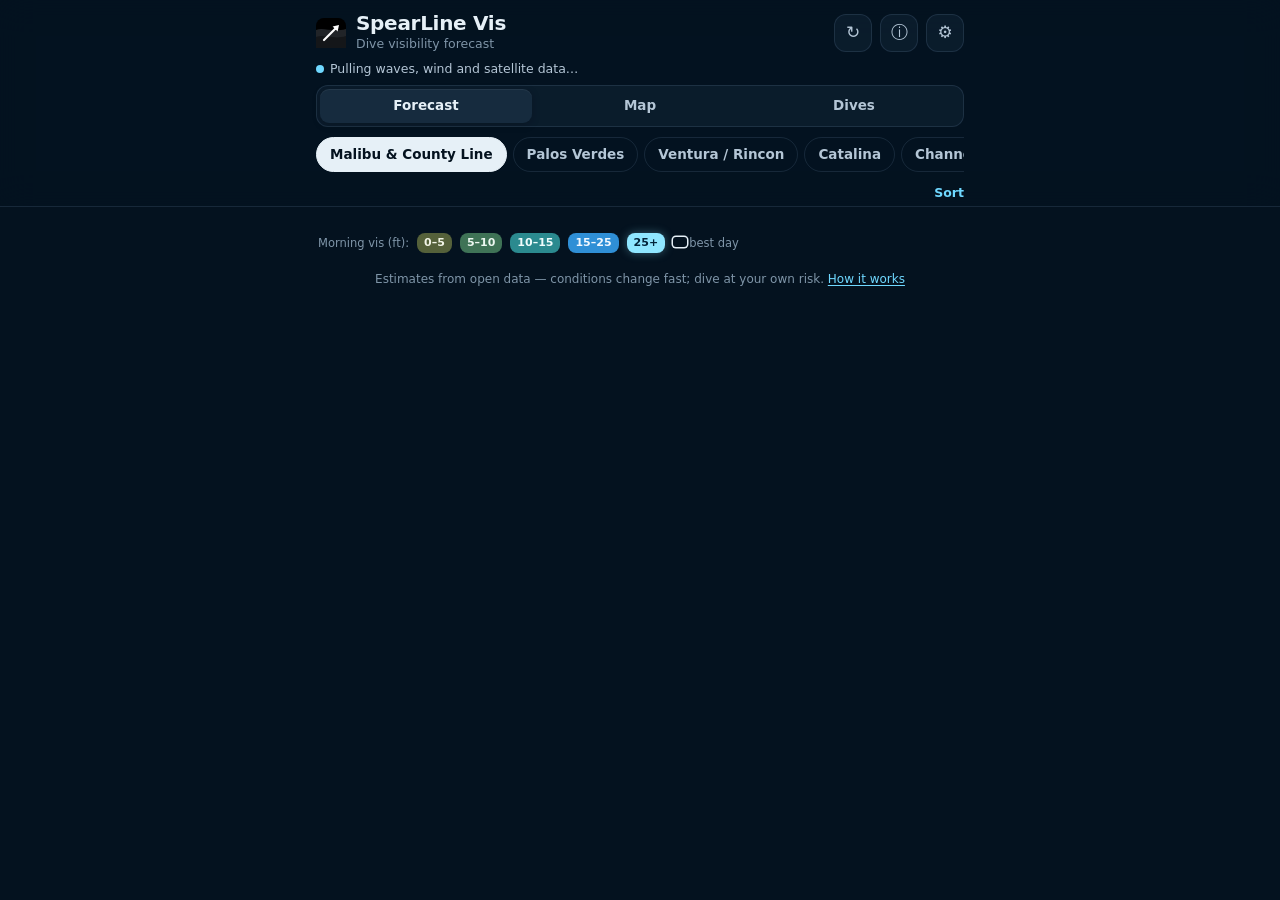
==== app.html @ 752d0355 "Web app: deep water look, chart map, dive journal; privacy policy covers NOAA chart tiles Co-Authore" ====
<!doctype html>
<html lang="en">
<head>
<meta charset="utf-8">
<meta name="viewport" content="width=device-width, initial-scale=1, viewport-fit=cover">
<title>SpearLine Vis</title>
<meta name="description" content="7-day underwater visibility forecast for Malibu, Palos Verdes, Ventura, Catalina and the Channel Islands.">
<meta name="theme-color" content="#04121f">
<meta name="apple-mobile-web-app-capable" content="yes">
<meta name="mobile-web-app-capable" content="yes">
<meta name="apple-mobile-web-app-title" content="SpearLine Vis">
<meta name="apple-mobile-web-app-status-bar-style" content="black-translucent">
<link rel="apple-touch-icon" href="[data-uri]">
<link rel="icon" href="[data-uri]">
<style>
/* ── SpearLine Vis · "Deep water" ───────────────────────────────────────────────
 * Default look is deep water (no attribute needed, so the first paint is already dark).
 * data-theme="light" forces light; data-theme="auto" follows the phone.
 * The forecast tiers are water colours: murky olive (plankton-green water) → kelp → teal → blue → gin-clear.
 */
:root {
  color-scheme: dark;
  --bg: #04121f; --bg-deep: #020810;
  --surface: rgba(140, 200, 255, .055); --surface-2: rgba(140, 200, 255, .09); --solid: #0a1b2b;
  --ink: #e6f0f7; --ink-2: #b4c6d6; --muted: #7f95a8; --line: rgba(160, 205, 245, .12); --line-2: rgba(160, 205, 245, .22);
  --brand: #6fd8ff; --brand-ink: #03121e; --accent: #6fd8ff; --glow: rgba(111, 216, 255, .38);
  --chart-line: #6fd8ff; --chart-band: rgba(111,216,255,.16); --chart-win: rgba(111,216,255,.07);
  --good: #7fe3a8; --bad: #ff8a7a; --neutral: #7f95a8;
  --t0: #55613a; --t1: #3f7356; --t2: #2b8a8f; --t3: #2f8fd6; --t4: #8fe6ff;
  --t0-ink: #f1f4e6; --t1-ink: #ecf7f0; --t2-ink: #effcfc; --t3-ink: #f2f8ff; --t4-ink: #03243a;
  --shadow: 0 1px 0 rgba(255,255,255,.04) inset, 0 10px 30px rgba(0, 5, 12, .45);
  --radius: 18px; --radius-sm: 12px;
  --font: system-ui, -apple-system, "Segoe UI", Roboto, sans-serif;
  --num: ui-rounded, "SF Pro Rounded", system-ui, -apple-system, "Segoe UI", Roboto, sans-serif;
  --page: radial-gradient(120% 70% at 50% -10%, #0e3350 0%, rgba(14,51,80,0) 60%), linear-gradient(180deg, #06182a 0%, #04121f 40%, #020810 100%);
  --map-water: #0b2338;
}
:root[data-theme="light"] {
  color-scheme: light;
  --bg: #eaf2f7; --bg-deep: #dce9f2;
  --surface: rgba(255,255,255,.78); --surface-2: rgba(255,255,255,.95); --solid: #ffffff;
  --ink: #06243a; --ink-2: #345268; --muted: #5d778b; --line: rgba(6,36,58,.10); --line-2: rgba(6,36,58,.18);
  --brand: #0a6fa8; --brand-ink: #ffffff; --accent: #0a6fa8; --glow: rgba(10,111,168,0);
  --chart-line: #0a6fa8; --chart-band: rgba(10,111,168,.14); --chart-win: rgba(10,111,168,.06);
  --good: #0f7a3d; --bad: #b3261e; --neutral: #5d778b;
  --t0: #7d8650; --t1: #4f8a68; --t2: #2a9497; --t3: #1f7fc4; --t4: #0d4f86;
  --t0-ink: #ffffff; --t1-ink: #ffffff; --t2-ink: #ffffff; --t3-ink: #ffffff; --t4-ink: #ffffff;
  --shadow: 0 1px 2px rgba(6,36,58,.06), 0 8px 24px rgba(6,36,58,.08);
  --page: radial-gradient(120% 70% at 50% -10%, #ffffff 0%, rgba(255,255,255,0) 60%), linear-gradient(180deg, #eef5fa 0%, #e2edf5 100%);
  --map-water: #cfe3f0;
}
@media (prefers-color-scheme: light) {
  :root[data-theme="auto"] {
    color-scheme: light;
    --bg: #eaf2f7; --bg-deep: #dce9f2;
    --surface: rgba(255,255,255,.78); --surface-2: rgba(255,255,255,.95); --solid: #ffffff;
    --ink: #06243a; --ink-2: #345268; --muted: #5d778b; --line: rgba(6,36,58,.10); --line-2: rgba(6,36,58,.18);
    --brand: #0a6fa8; --brand-ink: #ffffff; --accent: #0a6fa8; --glow: rgba(10,111,168,0);
    --chart-line: #0a6fa8; --chart-band: rgba(10,111,168,.14); --chart-win: rgba(10,111,168,.06);
    --good: #0f7a3d; --bad: #b3261e; --neutral: #5d778b;
    --t0: #7d8650; --t1: #4f8a68; --t2: #2a9497; --t3: #1f7fc4; --t4: #0d4f86;
    --t0-ink: #ffffff; --t1-ink: #ffffff; --t2-ink: #ffffff; --t3-ink: #ffffff; --t4-ink: #ffffff;
    --shadow: 0 1px 2px rgba(6,36,58,.06), 0 8px 24px rgba(6,36,58,.08);
    --page: radial-gradient(120% 70% at 50% -10%, #ffffff 0%, rgba(255,255,255,0) 60%), linear-gradient(180deg, #eef5fa 0%, #e2edf5 100%);
    --map-water: #cfe3f0;
  }
}

* { box-sizing: border-box; }
[hidden] { display: none !important; }
html { -webkit-text-size-adjust: 100%; background: var(--bg-deep); }
body { margin: 0; min-height: 100vh; background: var(--bg); color: var(--ink); font: 15px/1.45 var(--font); -webkit-font-smoothing: antialiased; }
/* page gradient on a fixed layer (iOS ignores background-attachment: fixed) */
body::before { content: ""; position: fixed; inset: 0; z-index: -1; background: var(--page); pointer-events: none; }
body.noscroll { overflow: hidden; }
button { font: inherit; color: inherit; }
:focus-visible { outline: 2px solid var(--accent); outline-offset: 2px; }
.muted { color: var(--muted); }
.small { font-size: 12.5px; }
.wrap { max-width: 680px; margin: 0 auto; padding: 0 16px; }
.num { font-family: var(--num); font-variant-numeric: tabular-nums; }

/* ── Top bar ── */
header.top { position: sticky; top: 0; z-index: 5; padding-top: env(safe-area-inset-top);
  background: color-mix(in srgb, var(--bg) 78%, transparent); -webkit-backdrop-filter: blur(18px) saturate(1.3); backdrop-filter: blur(18px) saturate(1.3);
  border-bottom: 1px solid var(--line); }
.bar { display: flex; align-items: center; gap: 8px; padding: 12px 0 6px; }
.brand { display: flex; align-items: center; gap: 10px; flex: 1; min-width: 0; }
.brand svg { flex: none; }
.brand-text { min-width: 0; }
.brand h1 { margin: 0; font-size: 20px; letter-spacing: -.015em; font-weight: 760; white-space: nowrap; line-height: 1.1; }
.brand p { margin: 1px 0 0; color: var(--muted); font-size: 12.5px; white-space: nowrap; overflow: hidden; text-overflow: ellipsis; }
.iconbtn { width: 38px; height: 38px; border-radius: 12px; border: 1px solid var(--line); background: var(--surface); display: grid; place-items: center; cursor: pointer; font-size: 17px; flex: none; color: var(--ink-2); }
.iconbtn:active { transform: scale(.94); }
#status { font-size: 12.5px; color: var(--ink-2); min-height: 20px; display: flex; align-items: center; gap: 6px; flex-wrap: wrap; }
.dot { width: 8px; height: 8px; border-radius: 50%; display: inline-block; background: var(--muted); flex: none; }
.dot.ok { background: #49d68b; box-shadow: 0 0 8px rgba(73,214,139,.6); } .dot.warn { background: #f5b83d; } .dot.err { background: #ff6b5b; }
.dot.live { background: var(--accent); animation: pulse 1s infinite alternate; }
@keyframes pulse { to { opacity: .3; } }
@media (prefers-reduced-motion: reduce) { .dot.live, .card.skeleton { animation: none; } }
.link { background: none; border: 0; padding: 0; color: var(--accent); text-decoration: underline; text-underline-offset: 2px; cursor: pointer; font-size: inherit; }
.link.danger { color: var(--bad); }

/* view switch: Forecast · Map · Dives */
.viewseg { display: grid; grid-template-columns: repeat(3, 1fr); gap: 2px; padding: 3px; margin: 6px 0 2px; border-radius: 12px; background: var(--surface); border: 1px solid var(--line); }
.viewseg button { border: 0; background: none; padding: 7px 0; border-radius: 9px; font-size: 13.5px; font-weight: 650; color: var(--ink-2); cursor: pointer; }
.viewseg button.on { background: var(--surface-2); color: var(--ink); box-shadow: 0 1px 0 rgba(255,255,255,.06) inset, 0 2px 8px rgba(0,0,0,.18); }

.tabs, .days { display: flex; gap: 6px; overflow-x: auto; scrollbar-width: none; padding: 8px 0; -webkit-overflow-scrolling: touch; }
.tabs::-webkit-scrollbar, .days::-webkit-scrollbar { display: none; }
.tab { flex: none; border: 1px solid var(--line); background: transparent; padding: 7px 13px; border-radius: 999px; font-size: 13.5px; font-weight: 600; cursor: pointer; color: var(--ink-2); }
.tab.on { background: var(--ink); color: var(--bg); border-color: var(--ink); }
.dayrow { display: flex; align-items: center; gap: 8px; }
.days { flex: 1; min-width: 0; }
.day { flex: none; border: 1px solid var(--line); background: var(--surface); border-radius: 12px; padding: 5px 9px; cursor: pointer; display: flex; flex-direction: column; align-items: center; line-height: 1.15; min-width: 50px; }
.day b { font-size: 12.5px; }
.day span { font-size: 11px; color: var(--muted); }
.day.on { border-color: var(--accent); box-shadow: inset 0 0 0 1px var(--accent), 0 0 14px var(--glow); }
.sortbtn { flex: none; border: 0; background: none; color: var(--accent); font-size: 12.5px; font-weight: 600; cursor: pointer; padding: 4px 0; white-space: nowrap; }

/* ── Spot cards: glass with a water-clarity edge ── */
main { padding-bottom: calc(40px + env(safe-area-inset-bottom)); }
#list { display: flex; flex-direction: column; gap: 10px; padding-top: 10px; }
.island { margin: 14px 2px 0; font-size: 13px; color: var(--muted); font-weight: 650; letter-spacing: .01em; }
.card { position: relative; overflow: hidden; display: block; width: 100%; text-align: left; color: var(--ink); background: var(--surface); border: 1px solid var(--line); border-radius: var(--radius); padding: 13px 14px 11px 18px; box-shadow: var(--shadow); cursor: pointer;
  -webkit-backdrop-filter: blur(10px); backdrop-filter: blur(10px); }
.card::before { content: ""; position: absolute; left: 0; top: 0; bottom: 0; width: 5px; background: var(--edge, var(--line-2)); box-shadow: 0 0 16px var(--edge, transparent); opacity: .95; }
.card.e0 { --edge: var(--t0); } .card.e1 { --edge: var(--t1); } .card.e2 { --edge: var(--t2); } .card.e3 { --edge: var(--t3); } .card.e4 { --edge: var(--t4); }
.card:active { transform: scale(.992); }
.card.skeleton { height: 118px; background: linear-gradient(90deg, var(--surface) 25%, var(--surface-2) 50%, var(--surface) 75%); background-size: 200% 100%; animation: shimmer 1.2s infinite linear; }
@keyframes shimmer { to { background-position: -200% 0; } }
.card-top { display: flex; justify-content: space-between; gap: 10px; align-items: flex-start; }
.card-id { min-width: 0; }
.name { font-weight: 700; font-size: 16.5px; line-height: 1.25; letter-spacing: -.005em; }
.star { color: #ffc94a; margin-right: 4px; }
.sub { color: var(--muted); font-size: 12.5px; margin-top: 2px; }
.hero-mini { text-align: right; flex: none; }
.big { font-family: var(--num); font-size: 30px; font-weight: 700; letter-spacing: -.02em; line-height: 1; font-variant-numeric: tabular-nums; text-shadow: 0 0 18px var(--glow); }
.big small { font-family: var(--font); font-size: 13px; font-weight: 600; color: var(--muted); margin-left: 2px; text-shadow: none; }
.lvl { font-size: 12px; color: var(--ink-2); margin-top: 4px; }
.strip { display: grid; grid-template-columns: repeat(8, minmax(0, 1fr)); gap: 4px; margin-top: 11px; }
.sc { display: flex; flex-direction: column; align-items: center; gap: 3px; min-width: 0; }
.sc i { font-style: normal; font-size: 10.5px; color: var(--muted); white-space: nowrap; overflow: hidden; }
.sc.sel i { color: var(--ink); font-weight: 700; }
.cell { display: block; width: 100%; text-align: center; border-radius: 8px; padding: 4px 0; font-family: var(--num); font-weight: 700; font-size: 13px; font-variant-numeric: tabular-nums; }
.sc.best .cell { box-shadow: 0 0 0 2px var(--bg), 0 0 0 3.5px var(--ink); }
.cell.t-1 { background: var(--surface-2); color: var(--muted); }
.cell.t0 { background: var(--t0); color: var(--t0-ink); } .cell.t1 { background: var(--t1); color: var(--t1-ink); }
.cell.t2 { background: var(--t2); color: var(--t2-ink); } .cell.t3 { background: var(--t3); color: var(--t3-ink); }
.cell.t4 { background: var(--t4); color: var(--t4-ink); box-shadow: 0 0 10px rgba(143,230,255,.35); }
.empty { color: var(--muted); text-align: center; padding: 30px 10px; }
.legend { display: flex; gap: 8px; flex-wrap: wrap; align-items: center; font-size: 11.5px; color: var(--muted); margin: 16px 2px 0; }
.legend .cell { width: auto; padding: 2px 7px; font-size: 11px; }
.legend .bestkey { display: inline-block; width: 14px; height: 10px; border-radius: 3px; box-shadow: 0 0 0 1.5px var(--ink); margin-right: 2px; }

/* ── Map ── */
#mapView { padding-top: 10px; }
.map { position: relative; height: max(360px, calc(100vh - 290px)); border-radius: var(--radius); overflow: hidden; background: var(--map-water); border: 1px solid var(--line); touch-action: none; user-select: none; -webkit-user-select: none; box-shadow: var(--shadow); }
.map .tiles, .map .pins { position: absolute; inset: 0; }
.map .tiles img { position: absolute; width: 256px; height: 256px; max-width: none; user-select: none; -webkit-user-drag: none; pointer-events: none; }
:root:not([data-theme="light"]) .map .tiles { filter: invert(.92) hue-rotate(185deg) saturate(.75) brightness(.9) contrast(.95); }
@media (prefers-color-scheme: light) { :root[data-theme="auto"] .map .tiles { filter: none; } }
.pin { position: absolute; transform: translate(-50%, -50%); border: 0; padding: 0; cursor: pointer; }
.pin.spot { min-width: 30px; height: 22px; padding: 0 6px; border-radius: 11px; font-family: var(--num); font-weight: 700; font-size: 12px; font-variant-numeric: tabular-nums;
  border: 1.5px solid rgba(255,255,255,.75); box-shadow: 0 2px 8px rgba(0,0,0,.4); }
.pin.spot.t-1 { background: #3a4b5c; color: #e6f0f7; }
.pin.spot.t0 { background: var(--t0); color: var(--t0-ink); } .pin.spot.t1 { background: var(--t1); color: var(--t1-ink); } .pin.spot.t2 { background: var(--t2); color: var(--t2-ink); }
.pin.spot.t3 { background: var(--t3); color: var(--t3-ink); } .pin.spot.t4 { background: var(--t4); color: var(--t4-ink); }
.map.far .pin.spot { min-width: 0; width: 13px; height: 13px; padding: 0; font-size: 0; border-radius: 50%; border-width: 1.5px; }
.pin.dive { width: 18px; height: 18px; border-radius: 50% 50% 50% 0; transform: translate(-50%, -100%) rotate(-45deg); background: #ffc94a; border: 2px solid #3a2500; box-shadow: 0 2px 6px rgba(0,0,0,.5); }
.pin.dive.caught { background: #ff8a5c; }
.map .ctrl { position: absolute; right: 10px; top: 10px; display: flex; flex-direction: column; gap: 6px; }
.map .ctrl button { width: 38px; height: 38px; border-radius: 12px; border: 1px solid var(--line-2); background: color-mix(in srgb, var(--solid) 85%, transparent); color: var(--ink); font-size: 20px; font-weight: 600; cursor: pointer; -webkit-backdrop-filter: blur(8px); backdrop-filter: blur(8px); }
.map .credit { position: absolute; left: 6px; bottom: 6px; right: 6px; font-size: 10.5px; color: var(--ink-2); pointer-events: none; text-shadow: 0 1px 2px var(--bg); }
.map .cross { position: absolute; left: 50%; top: 50%; width: 44px; height: 44px; transform: translate(-50%, -50%); pointer-events: none; }
.map .cross::before, .map .cross::after { content: ""; position: absolute; background: var(--accent); box-shadow: 0 0 6px rgba(0,0,0,.6); }
.map .cross::before { left: 21px; top: 0; width: 2px; height: 44px; } .map .cross::after { top: 21px; left: 0; height: 2px; width: 44px; }
.mapbar { display: flex; align-items: center; gap: 8px; margin: 10px 0 0; flex-wrap: wrap; }
.mapbar p { margin: 0; flex: 1; min-width: 150px; font-size: 13px; color: var(--ink-2); }
.maplegend { display: flex; gap: 12px; flex-wrap: wrap; font-size: 11.5px; color: var(--muted); margin: 10px 2px 0; align-items: center; }
.maplegend i { display: inline-block; width: 11px; height: 11px; border-radius: 50% 50% 50% 0; transform: rotate(-45deg); background: #ffc94a; margin-right: 5px; vertical-align: -1px; }
.maplegend i.caught { background: #ff8a5c; }

/* ── Dives view ── */
#divesView { padding-top: 10px; }
.dhead-row { display: flex; gap: 8px; align-items: center; flex-wrap: wrap; margin-bottom: 10px; }
.dhead-row select { flex: 1; min-width: 160px; }
select, input, textarea { font: inherit; font-size: 16px; font-weight: 400; padding: 10px; border-radius: 12px; border: 1px solid var(--line-2); background: var(--surface-2); color: var(--ink); }
.tally { display: grid; grid-template-columns: 1fr auto auto auto; gap: 4px 12px; font-size: 13.5px; align-items: baseline; }
.tally .h { color: var(--muted); font-size: 12px; }
.tally .n { font-family: var(--num); font-variant-numeric: tabular-nums; text-align: right; }
.divecard { background: var(--surface); border: 1px solid var(--line); border-radius: var(--radius-sm); padding: 11px 12px; margin: 8px 0; cursor: pointer; display: block; width: 100%; text-align: left; color: var(--ink); }
.divecard .when { color: var(--muted); font-size: 12.5px; }
.divecard .what { font-size: 13.5px; margin-top: 3px; color: var(--ink-2); }
.tags { display: flex; flex-wrap: wrap; gap: 5px; margin-top: 6px; }
.tag { font-size: 12px; padding: 2px 8px; border-radius: 999px; background: var(--surface-2); border: 1px solid var(--line); color: var(--ink-2); }
.tag.caught { border-color: rgba(255,138,92,.6); color: var(--ink); }
.tag.protected { border-color: rgba(255,201,74,.6); }

/* ── Detail overlay ── */
#detail { position: fixed; inset: 0; z-index: 20; background: var(--bg); overflow-y: auto; -webkit-overflow-scrolling: touch; }
#detail::before { content: ""; position: fixed; inset: 0; z-index: -1; background: var(--page); pointer-events: none; }
#detail[hidden], #sheet[hidden] { display: none; }
.dhead { position: sticky; top: 0; z-index: 2; padding-top: env(safe-area-inset-top); border-bottom: 1px solid var(--line);
  background: color-mix(in srgb, var(--bg) 80%, transparent); -webkit-backdrop-filter: blur(18px); backdrop-filter: blur(18px); }
.dhead .wrap { display: flex; align-items: center; gap: 10px; padding-top: 10px; padding-bottom: 10px; }
.dhead h2 { flex: 1; margin: 0; font-size: 18px; min-width: 0; white-space: nowrap; overflow: hidden; text-overflow: ellipsis; }
.meta { color: var(--muted); font-size: 13px; margin: 12px 0 4px; }
.days.in-detail .day { min-width: 46px; padding: 5px 6px; gap: 3px; }
.days.in-detail .cell.mini { font-size: 12px; padding: 2px 5px; }
.hero { display: flex; align-items: center; gap: 16px; margin: 10px 0 2px; flex-wrap: wrap; }
.hero-num { font-family: var(--num); font-size: 68px; font-weight: 700; letter-spacing: -.04em; line-height: .95; font-variant-numeric: tabular-nums; text-shadow: 0 0 34px var(--glow); }
.hero-num span { font-family: var(--font); font-size: 20px; font-weight: 600; color: var(--muted); margin-left: 4px; letter-spacing: 0; text-shadow: none; }
.hero-rating { font-size: 21px; font-weight: 700; }
.hero-conf { font-size: 13px; color: var(--ink-2); display: flex; align-items: center; gap: 6px; }
.hero-when { font-size: 12.5px; color: var(--muted); }
.hero-sub { color: var(--ink-2); font-size: 13.5px; margin-bottom: 6px; }
.conf { width: 9px; height: 9px; border-radius: 50%; border: 2px solid var(--accent); display: inline-block; }
.conf.high { background: var(--accent); }
.conf.medium { background: linear-gradient(90deg, var(--accent) 50%, transparent 50%); }
.panel { background: var(--surface); border: 1px solid var(--line); border-radius: var(--radius); padding: 13px; margin: 12px 0; -webkit-backdrop-filter: blur(10px); backdrop-filter: blur(10px); }
.panel h2 { margin: 0 0 8px; font-size: 15px; }
.panel h2 small { color: var(--muted); font-weight: 500; font-size: 12px; margin-left: 4px; }
.chart { position: relative; }
.chart svg { display: block; width: 100%; height: auto; touch-action: pan-y; }
.chart .gl { stroke: var(--line); stroke-width: 1; }
.chart .base { stroke: var(--line-2); stroke-width: 1; }
.chart .ax { fill: var(--muted); font-size: 10px; font-family: var(--num); font-variant-numeric: tabular-nums; }
.chart .winlbl { font-size: 9px; }
.chart .win { fill: var(--chart-win); }
.chart .band { fill: var(--chart-band); }
.chart .ln { fill: none; stroke: var(--chart-line); stroke-width: 2.2; stroke-linejoin: round; stroke-linecap: round; filter: drop-shadow(0 0 4px var(--glow)); }
.chart .xh { stroke: var(--ink-2); stroke-width: 1; }
.chart .xd { fill: var(--chart-line); stroke: var(--bg); stroke-width: 2; }
.chart .hit { fill: transparent; cursor: crosshair; }
.tip { position: absolute; top: -6px; transform: translate(-50%, -100%); background: var(--ink); color: var(--bg); font-size: 12px; padding: 5px 8px; border-radius: 8px; white-space: nowrap; pointer-events: none; }
.tip b { font-family: var(--num); font-size: 13px; }
.zones { display: grid; grid-template-columns: repeat(3, 1fr); gap: 8px; margin: 12px 0; }
.zones > div { background: var(--surface); border: 1px solid var(--line); border-radius: var(--radius-sm); padding: 10px; display: flex; flex-direction: column; gap: 2px; }
.zones .zhead { border-color: var(--accent); box-shadow: 0 0 14px var(--glow) inset; }
.zl { font-size: 12px; font-weight: 700; }
.zv { font-family: var(--num); font-size: 24px; font-weight: 700; font-variant-numeric: tabular-nums; }
.zv small { font-family: var(--font); font-size: 12px; color: var(--muted); margin-left: 2px; }
.zs { font-size: 11px; color: var(--muted); }
.chips { display: grid; grid-template-columns: 1fr; gap: 8px; }
@media (min-width: 560px) { .chips { grid-template-columns: 1fr 1fr; } }
.chip { display: flex; gap: 10px; border: 1px solid var(--line); border-radius: var(--radius-sm); padding: 9px 10px; background: var(--surface-2); }
.chip-ic { font-size: 18px; line-height: 1.2; }
.chip-body { min-width: 0; }
.chip-t { font-weight: 700; font-size: 13.5px; }
.chip-v { font-size: 13px; color: var(--ink-2); }
.chip-n { font-size: 11.5px; color: var(--muted); margin-top: 1px; }
.imp { display: inline-block; margin-top: 4px; font-size: 12px; font-weight: 700; }
.imp.good { color: var(--good); } .imp.bad { color: var(--bad); } .imp.neutral { color: var(--neutral); }
table.cond { width: 100%; border-collapse: collapse; font-size: 13px; font-variant-numeric: tabular-nums; }
table.cond th, table.cond td { text-align: left; padding: 6px 4px; border-bottom: 1px solid var(--line); }
table.cond thead th { color: var(--muted); font-weight: 600; font-size: 12px; }
table.cond tbody tr:last-child th, table.cond tbody tr:last-child td { border-bottom: 0; }
.tide-body { display: flex; flex-wrap: wrap; gap: 8px 14px; font-size: 13.5px; }
.actions { display: flex; gap: 8px; margin: 14px 0; }
.actions.flexwrap { flex-wrap: wrap; align-items: center; }
.btn { border: 1px solid var(--line-2); background: var(--surface-2); color: var(--ink); border-radius: 12px; padding: 10px 15px; font-weight: 650; cursor: pointer; font-size: 14px; }
.btn.primary { background: var(--brand); color: var(--brand-ink); border-color: var(--brand); box-shadow: 0 0 18px var(--glow); }
.btn.small { padding: 6px 10px; font-size: 13px; }
.filebtn { display: inline-flex; align-items: center; }
.prov { color: var(--muted); font-size: 11.5px; margin: 8px 0 40px; }

/* ── Bottom sheet ── */
#sheet { position: fixed; inset: 0; z-index: 30; background: rgba(1,6,12,.6); display: flex; align-items: flex-end; justify-content: center; }
.sheet-card { background: var(--solid); color: var(--ink); width: 100%; max-width: 680px; max-height: 90vh; overflow-y: auto; border-radius: 22px 22px 0 0; padding: 16px 16px calc(20px + env(safe-area-inset-bottom)); position: relative; border: 1px solid var(--line); border-bottom: 0; }
.sheet-card h2 { margin: 0 34px 8px 0; font-size: 18px; }
.sheet-card h3 { font-size: 14px; margin: 18px 0 6px; }
.sheet-close { position: absolute; top: 10px; right: 10px; }
.sheet-card label { display: flex; flex-direction: column; gap: 4px; font-size: 13.5px; font-weight: 600; margin: 10px 0; }
.sheet-card input, .sheet-card select, .sheet-card textarea { width: 100%; }
.sheet-card .row2 { display: grid; grid-template-columns: 1fr 1fr; gap: 10px; }
.sheet-card .row2 label { margin: 6px 0; }
.sheet-card label.check { flex-direction: row; align-items: center; gap: 10px; }
.sheet-card label.check input { width: 22px; height: 22px; margin: 0; padding: 0; accent-color: var(--brand); }
.seg { display: flex; flex-wrap: wrap; gap: 6px; }
.seg button { border: 1px solid var(--line-2); background: transparent; color: var(--ink-2); border-radius: 999px; padding: 6px 11px; font-size: 13px; cursor: pointer; }
.seg button.on { background: var(--brand); color: var(--brand-ink); border-color: var(--brand); }
.fishrow { display: grid; grid-template-columns: 1fr 64px 76px 34px; gap: 6px; align-items: center; margin: 6px 0; }
.fishrow input, .fishrow select { padding: 8px; }
.warnline { font-size: 12.5px; color: #ffc94a; margin: 2px 0 0; }
:root[data-theme="light"] .warnline { color: #8a5a00; }
.credits { padding-left: 18px; font-size: 13px; color: var(--ink-2); } .credits li { margin: 6px 0; }
.prov a, .credits a, .sheet-card p a { color: var(--accent); }
/* iOS: no grey tap flash or long-press callout on controls (inputs keep normal text selection) */
button, .card, .tab, .day, .btn, .iconbtn, label.btn, a { -webkit-tap-highlight-color: transparent; }
button, .card, .tab, .day, .btn, .iconbtn, label.btn { -webkit-touch-callout: none; -webkit-user-select: none; user-select: none; }
.sheet-card small { font-weight: 400; }
.sheet-card p { font-size: 14px; }
.how { padding-left: 18px; font-size: 14px; } .how li { margin: 6px 0; }
.logs { list-style: none; padding: 0; margin: 0; font-size: 13.5px; }
.logs li { border-bottom: 1px solid var(--line); padding: 8px 0; display: grid; gap: 2px; justify-items: start; }
.error { color: var(--bad); font-weight: 600; }
footer.foot { color: var(--muted); font-size: 12px; text-align: center; padding: 18px 16px 36px; }
footer.foot button { font-size: 12px; }
@media (forced-colors: active) { .cell, .pin.spot { border: 1px solid CanvasText; } }

</style>
</head>
<body>
<header class="top">
  <div class="wrap">
    <div class="bar">
      <div class="brand"><svg width="30" height="30" viewBox="0 0 30 30" aria-hidden="true"><rect width="30" height="30" rx="8" fill="#000"/><path d="M0 12 C8 9 16 15 30 11 V30 H0Z" fill="#212428"/><path d="M0 19 C9 16 18 22 30 18 V30 H0Z" fill="#141619"/><path d="M8 22 L19.5 10.5" stroke="#fff" stroke-width="2.2" stroke-linecap="round"/><path d="M23 7 L21.6 13.4 L16.6 8.4Z" fill="#fff"/></svg><div class="brand-text"><h1>SpearLine Vis</h1><p>Dive visibility forecast</p></div></div>
      <button class="iconbtn" data-act="reload" aria-label="Refresh data" title="Refresh">↻</button>
      <button class="iconbtn" data-act="about" aria-label="How it works" title="How it works">ⓘ</button>
      <button class="iconbtn" data-act="settings" aria-label="Settings and dive log" title="Settings &amp; dive log">⚙︎</button>
    </div>
    <div id="status" role="status" aria-live="polite"></div>
    <div class="viewseg" role="tablist" aria-label="View"><button role="tab" data-view="list" class="on" aria-selected="true">Forecast</button><button role="tab" data-view="map" aria-selected="false">Map</button><button role="tab" data-view="dives" aria-selected="false">Dives</button></div>
    <nav id="tabs" class="tabs" role="tablist" aria-label="Areas"></nav>
    <div class="dayrow"><div id="days" class="days" aria-label="Forecast day"></div><button id="sortBtn" class="sortbtn" data-act="sort">Sort</button></div>
  </div>
</header>
<main class="wrap">
  <section id="mapView" hidden></section>
  <section id="divesView" hidden></section>
  <div id="list"></div>
  <div class="legend" id="legend" aria-hidden="true">
    Morning vis (ft):
    <span class="cell t0">0–5</span><span class="cell t1">5–10</span><span class="cell t2">10–15</span><span class="cell t3">15–25</span><span class="cell t4">25+</span>
    <span><span class="bestkey"></span>best day</span>
  </div>
</main>
<footer class="foot">Estimates from open data — conditions change fast; dive at your own risk. <button class="link" data-act="about">How it works</button></footer>

<div id="detail" hidden role="dialog" aria-modal="true" aria-labelledby="detailTitle">
  <div class="dhead"><div class="wrap">
    <button class="iconbtn" data-act="close" aria-label="Back">‹</button>
    <h2 id="detailTitle"></h2>
    <button class="iconbtn" id="favBtn" data-act="fav" aria-label="Save spot">☆</button>
  </div></div>
  <div class="wrap" id="detailBody"></div>
</div>

<div id="sheet" hidden role="dialog" aria-modal="true">
  <div class="sheet-card">
    <button class="iconbtn sheet-close" data-act="closeSheet" aria-label="Close">✕</button>
    <div id="sheetBody"></div>
  </div>
</div>

<script>
/* SpearLine Vis — spot database.
 *
 * lat/lon  : spot position (public dive-site location, Sep 2026).
 * o        : open-water sample point near the spot (used for wave/wind/satellite sampling and the
 *            exposure ray-cast). Found by searching <=0.8 km from the spot for water with >=60° of
 *            open sea, then stepping up to 300 m offshore.
 * facing   : direction the open water lies from the spot (deg true), weighted mean of the fetch profile.
 * prof     : fetch profile, 72 chars = bearings 0,5,...,355° (direction you look/waves come FROM).
 *            Char = distance to first land along that bearing, computed by ray-casting the
 *            NASA GIBS "OSM_Land_Mask" (250 m) layer. 'a'..'y' -> 0.1*2^(i/2) km, 'Z' = open ocean.
 * depth    : representative dive depth (ft) used for wave orbital velocity at the bottom.
 * S        : fine-sediment availability 0..1 (sand/silt that waves can resuspend near the spot).
 * R        : runoff/plume susceptibility 0..1 (river mouths, storm drains, plume paths).
 * vref     : clean-and-calm visibility (ft) — vis on a flat, windless day with chlorophyll 0.25 mg/m3.
 *            STARTING ESTIMATES (informed by published visibility reports and spot type).
 *            Your dive log recalibrates them.
 * tide     : NOAA CO-OPS tide prediction station id.
 */
const SPOTS = [
  // ── Malibu & County Line ──────────────────────────────────────────────
  {id:'point-dume', name:'Point Dume', group:'Malibu & County Line', access:'shore', lat:34.0079, lon:-118.8226, o:[34.0058,-118.8246], facing:215, prof:'ggggfffffffffffffggggghhrrZZZZtssuuZZZZZsZZtuZZZZZZZZusZZZvnmllkkjiihhhg', depth:25, S:0.6, R:0.5, vref:26, tide:'9410840'},
  {id:'el-matador', name:'El Matador', group:'Malibu & County Line', access:'shore', lat:34.0369, lon:-118.8753, o:[34.0343,-118.8763], facing:196, prof:'eeeeeeeeeeeeeeeefhijjjklmrZZZZtsZuZZZZZsZZutZZZZZZZZZtsZljgggfffeeeeeeee', depth:20, S:0.9, R:0.5, vref:20, tide:'9410840'},
  {id:'leo-carrillo', name:'Leo Carrillo', group:'Malibu & County Line', access:'shore', lat:34.0446, lon:-118.933, o:[34.0419,-118.9329], facing:189, prof:'eeefffffffggggggggjjmnnssZZZZtsZuuZZZZsZZZtuZZZZZZZZZrsZZggfeeeeeeeeefee', depth:25, S:0.8, R:0.5, vref:20, tide:'9410840'},
  {id:'county-line', name:'County Line', group:'Malibu & County Line', access:'shore', lat:34.0517, lon:-118.96, o:[34.0487,-118.9637], facing:203, prof:'eedddddddeeedddddddgggossZZZZttZuZZZZZZZZZtZZZZZZZZZZrsZZZolkihfffffeeee', depth:20, S:0.8, R:0.55, vref:20, tide:'9410840'},
  {id:'deep-hole', name:'Deep Hole / County Line Reefs', group:'Malibu & County Line', access:'boat', lat:34.0356, lon:-118.9667, o:[34.033,-118.9677], facing:198, prof:'jjjiiiiiiijjjjkklmnnossssZZZZtsZuZZZZsZZZZtZZZZZZZZZZrsZZZuuonmllkkkkjjj', depth:60, S:0.3, R:0.4, vref:34, tide:'9410840'},
  {id:'deer-creek', name:'Deer Creek', group:'Malibu & County Line', access:'shore', lat:34.062, lon:-118.9861, o:[34.0593,-118.9878], facing:202, prof:'dddddeeeeeeedddddegggiijsZZZZttZuZZZZsZZZttZZZZZZZZZZssZZZjiigggffffdddd', depth:20, S:0.8, R:0.55, vref:20, tide:'9411065'},
  {id:'sycamore-cove', name:'Sycamore Cove', group:'Malibu & County Line', access:'shore', lat:34.07, lon:-119.0126, o:[34.0658,-119.0142], facing:204, prof:'dddddeeeeeeedddddeiijklssZZZZttZuZZZZZZZZttZZZZZZZZZqrtZZZnmkkihffffdddd', depth:20, S:0.8, R:0.6, vref:20, tide:'9411065'},
  {id:'thornhill-broome', name:'Thornhill Broome', group:'Malibu & County Line', access:'shore', lat:34.08, lon:-119.0306, o:[34.0772,-119.034], facing:206, prof:'eeddddddeeeedddddddffffhjZZZZtZZuZZZsZZZZtZZZZZZZZZZrrtZZmjihhhggffffeee', depth:20, S:0.9, R:0.6, vref:20, tide:'9411065'},
  {id:'point-mugu', name:'Point Mugu', group:'Malibu & County Line', access:'shore', lat:34.0856, lon:-119.06, o:[34.083,-119.0608], facing:198, prof:'eeeeeeeeeeffffffegijjkkssZZZttZvuZZZZZZZttZZZZZZZZZqrrZZZlkkkffeeeeeeeee', depth:25, S:0.6, R:0.8, vref:26, tide:'9411065'},

  // ── Palos Verdes ──────────────────────────────────────────────────────
  {id:'malaga-cove', name:'Malaga Cove', group:'Palos Verdes', access:'shore', lat:33.8042, lon:-118.3936, o:[33.8087,-118.3988], facing:296, prof:'kkjihgeeeeedddddddddddddddeddddddddeeeeeeefffffZuZZZZZZvuZZvrrrqqqqqoomk', depth:20, S:0.6, R:0.45, vref:22, tide:'9410738'},
  {id:'bluff-cove', name:'Bluff Cove', group:'Palos Verdes', access:'shore', lat:33.7889, lon:-118.4104, o:[33.7935,-118.4143], facing:305, prof:'nmlllkeeeeeefeeeeedddddddeeeeddddddddddddddfffhZsZZZZZZvutZvsrrrqqqqqpon', depth:30, S:0.5, R:0.45, vref:24, tide:'9410738'},
  {id:'lunada-bay', name:'Lunada Bay', group:'Palos Verdes', access:'shore', lat:33.7708, lon:-118.425, o:[33.77,-118.4281], facing:247, prof:'cccccddddddeeeeeeeeeedccccccccddderrrrqqqqZZZZZZsZZZZZZZuuZvssrrrreecccc', depth:25, S:0.4, R:0.4, vref:26, tide:'9410738'},
  {id:'abalone-cove', name:'Abalone Cove', group:'Palos Verdes', access:'shore', lat:33.7389, lon:-118.3809, o:[33.7362,-118.3815], facing:192, prof:'fffffffeeeeeffeeeeiiijjstZZZZZZZZZZrqqqqqqqqZZZZusZZZZZhhgggggggffffffff', depth:25, S:0.9, R:0.6, vref:20, tide:'9410660'},
  {id:'white-point', name:'White Point', group:'Palos Verdes', access:'shore', lat:33.7139, lon:-118.3169, o:[33.7113,-118.318], facing:201, prof:'eeeeeeeeeffffffffgggiirstZZZZZZZZZZZrrqqqqqqqrZZZusZZZZZvummjhhgeeeeeeee', depth:25, S:0.6, R:0.65, vref:22, tide:'9410660'},
  {id:'horseshoe-kelp', name:'Horseshoe Kelp', group:'Palos Verdes', access:'boat', lat:33.6678, lon:-118.2025, o:[33.6651,-118.202], facing:169, prof:'mmmmmmmmmnnnoooooooppqrrtZZZZZZZZZZZZZtrqqqqqqrrrZutZZZZvuupnmmmmmlllllm', depth:60, S:0.4, R:0.9, vref:22, tide:'9410660'},

  // ── Ventura / Rincon ─────────────────────────────────────────────────
  {id:'rincon-point', name:'Rincon Point', group:'Ventura / Rincon', access:'shore', lat:34.3781, lon:-119.4819, o:[34.3761,-119.4863], facing:212, prof:'eddddddddedddddddddeeeeeenlluZvZZrrruZrrrrrrrrrsZtZZZZZtpoojiihggfffeeee', depth:15, S:1.0, R:0.9, vref:14, tide:'9411270'},
  {id:'mussel-shoals', name:'Mussel Shoals (Rincon Island)', group:'Ventura / Rincon', access:'shore', lat:34.3555, lon:-119.4414, o:[34.353,-119.4427], facing:214, prof:'eeeeeeeeeefffgfffggghhiiiklpuZvZZZrrruZqqggffffstttZZZZZrppomkkkeeeeeeee', depth:20, S:0.9, R:0.9, vref:16, tide:'9411270'},
  {id:'oil-piers', name:'Oil Piers', group:'Ventura / Rincon', access:'shore', lat:34.3528, lon:-119.4284, o:[34.3495,-119.4318], facing:210, prof:'eeeddddeeeeeddddddeeeeeggghluZvZtZrrruZqqrrrrrrstZthhhhZrppphhhgggfffffe', depth:15, S:1.0, R:0.9, vref:14, tide:'9411270'},

  // ── Catalina ─────────────────────────────────────────────────────────
  {id:'casino-point', name:'Casino Point Dive Park', group:'Catalina', access:'shore', lat:33.3495, lon:-118.3252, o:[33.351,-118.3225], facing:55, prof:'rrrrrrrrrrrrrssssstttZZZZZZZZggffffffffeeeeegeeeeeeeeeeeeegggggghhttttrr', depth:30, S:0.4, R:0.1, vref:42, tide:'9410079'},
  {id:'descanso', name:'Descanso Beach', group:'Catalina', access:'shore', lat:33.3509, lon:-118.3279, o:[33.3541,-118.3256], facing:56, prof:'rrrrrrrrrrrrrssssstttZZZZZZZZhhggggggeddddddeeeeeeeeeeeeeeeefffffgttttrr', depth:30, S:0.4, R:0.1, vref:42, tide:'9410079'},
  {id:'lovers-cove', name:'Lovers Cove', group:'Catalina', access:'shore', lat:33.343, lon:-118.3188, o:[33.3455,-118.3166], facing:53, prof:'rrrrrrrrrrrrrssssstttZZZZZZZZZdddddddddddddeeeeeddddddffffggggiiitttttrr', depth:25, S:0.4, R:0.1, vref:42, tide:'9410079'},
  {id:'pebbly-beach', name:'Pebbly Beach', group:'Catalina', access:'shore', lat:33.3352, lon:-118.3105, o:[33.3367,-118.3078], facing:64, prof:'rrrrrrrrrrrrrsssssttZZZZZZZZZZZZZZhhhfeddddeeeeeddddddeeeeegggggktttttrr', depth:25, S:0.4, R:0.1, vref:40, tide:'9410079'},
  {id:'italian-gardens', name:'Italian Gardens', group:'Catalina', access:'boat', lat:33.4108, lon:-118.3779, o:[33.4143,-118.3769], facing:31, prof:'qqqqqrrrrrrrrrsssssttZZZZZZeeeeeeeeeeeeeeeeeeefffgggggggggguuuvvtttttssr', depth:35, S:0.3, R:0.05, vref:46, tide:'9410079'},
  {id:'long-point', name:'Long Point', group:'Catalina', access:'boat', lat:33.4073, lon:-118.3688, o:[33.4085,-118.3659], facing:49, prof:'rqqqqrrrrrrrrrsssssttZZZZZZZZZllkkjjiiifeeefffeeeeeeeeeeffffuuvvtttttssr', depth:40, S:0.3, R:0.05, vref:46, tide:'9410079'},
  {id:'ship-rock', name:'Ship Rock', group:'Catalina', access:'boat', lat:33.4624, lon:-118.487, o:[33.4641,-118.4845], facing:41, prof:'srqqqqqqqrrrrrsssssttuZZnmllkjjjiihhiiihhijjjjjjijjjjjggggfffgvvtttsssss', depth:50, S:0.1, R:0.05, vref:48, tide:'9410092'},
  {id:'bird-rock', name:'Bird Rock', group:'Catalina', access:'boat', lat:33.4524, lon:-118.487, o:[33.4547,-118.4853], facing:35, prof:'ssqqqqqqrrrrrrsssstttuZmliifffeeeeffffffggffeeeeeeiiiiijjkkkuuvvhhhhhsss', depth:40, S:0.2, R:0.05, vref:46, tide:'9410092'},
  {id:'blue-cavern', name:'Blue Cavern Point', group:'Catalina', access:'boat', lat:33.4477, lon:-118.4838, o:[33.4517,-118.4854], facing:25, prof:'ssqqqqqqrrrrrrssssttteddcccccdddeeeeeeeeeeeeggeeeeeedddddeekluvvttiiisss', depth:35, S:0.2, R:0.05, vref:46, tide:'9410092'},
  {id:'two-harbors', name:'Two Harbors', group:'Catalina', access:'shore', lat:33.4427, lon:-118.4985, o:[33.4472,-118.4974], facing:4, prof:'ssiiqqqqrgffeeefggggeeeeefeeeeefffffeeeeeeeeedddddddcccccddddefggttsssss', depth:25, S:0.6, R:0.1, vref:38, tide:'9410092'},
  {id:'little-harbor', name:'Little Harbor', group:'Catalina', access:'boat', lat:33.3856, lon:-118.4758, o:[33.3861,-118.4842], facing:278, prof:'eccccccccccdddeeeeeeefffgfffeeeeeeeecccccccccccZZZZZtZZZsZZvummmmlleeeee', depth:30, S:0.5, R:0.1, vref:42, tide:'9410092'},
  {id:'ben-weston', name:'Ben Weston Beach', group:'Catalina', access:'boat', lat:33.3678, lon:-118.4816, o:[33.3658,-118.4912], facing:260, prof:'ffdcccdddddedddddddddddddeeeeeeeeeefrrrrZZZZZZZZZZZZttuZZsZvuuuvnnmmmmff', depth:30, S:0.5, R:0.1, vref:42, tide:'9410092'},
  {id:'farnsworth-onshore', name:'Farnsworth Onshore', group:'Catalina', access:'boat', lat:33.3375, lon:-118.4749, o:[33.3376,-118.4808], facing:243, prof:'eeeeddccccdddeeeeeeeeeeddccccccddZsrrrrqZZZZZZZZZZZZZtZZZsZvuuuvveeeeeee', depth:40, S:0.2, R:0.05, vref:46, tide:'9410092'},
  {id:'farnsworth-offshore', name:'Farnsworth Bank', group:'Catalina', access:'boat', lat:33.3437, lon:-118.5165, o:[33.3427,-118.5195], facing:247, prof:'nnnnmmmkkkkkjjjjjjkkkkkZZZZZZZZZZssrrrqqZZZZZZZZZZZZZtZZZZZvuuvvvuonnnnn', depth:70, S:0.1, R:0.02, vref:50, tide:'9410092'},

  // ── Channel Islands ──────────────────────────────────────────────────
  {id:'arch-rock', name:'Arch Rock (East Anacapa)', group:'Channel Islands', island:'Anacapa', access:'boat', lat:34.0173, lon:-119.357, o:[34.0135,-119.3537], facing:120, prof:'qqqqppppppppppqqqrrtttvvZZtZZvZsZZZZZttZZZZZZZZZZgffffdddddddeeeeddddddf', depth:30, S:0.3, R:0.05, vref:45, tide:'9410971'},
  {id:'cathedral-cove', name:'Cathedral Cove', group:'Channel Islands', island:'Anacapa', access:'boat', lat:34.0155, lon:-119.368, o:[34.0182,-119.3723], facing:320, prof:'qqqcccaaaaaaaaaaaaaaaaaaaaaaaaaaaaaaaaaaaaaaaaaaacccdklooZZZtttsssrrrrrq', depth:30, S:0.3, R:0.05, vref:45, tide:'9410971'},
  {id:'coral-reef-anacapa', name:'Coral Reef (Anacapa)', group:'Channel Islands', island:'Anacapa', access:'boat', lat:34.0079, lon:-119.4344, o:[34.0054,-119.4357], facing:204, prof:'feeeeeeeffffeeefggggggghZuuZZuZZZZZZttZZZZZZZZZZZZZZqnnnnmmgggggfeeeffff', depth:35, S:0.3, R:0.05, vref:45, tide:'9410971'},
  {id:'cat-rock', name:'Cat Rock', group:'Channel Islands', island:'Anacapa', access:'boat', lat:34.0042, lon:-119.425, o:[34.0025,-119.4275], facing:212, prof:'eeedddddeeeeeedddddddddeeeuZZuZZZZZZZttZZZZZZZZZZZZZqonnnnniihhhggfffeee', depth:35, S:0.3, R:0.05, vref:45, tide:'9410971'},
  {id:'scorpion-anchorage', name:'Scorpion Anchorage', group:'Channel Islands', island:'Santa Cruz', access:'boat', lat:34.05, lon:-119.5561, o:[34.0536,-119.5551], facing:22, prof:'rrrqqqqqqqqqqqqqrrstuodcccccccccdeeeeeeeedddccccccddeeeeeeeettsssrrrrrrr', depth:25, S:0.6, R:0.1, vref:36, tide:'9410971'},
  {id:'yellowbanks', name:'Yellowbanks + Smugglers Cove', group:'Channel Islands', island:'Santa Cruz', access:'boat', lat:34.0105, lon:-119.546, o:[34.009,-119.5433], facing:131, prof:'ghiiiiiiiqqqqqrrrnnnuuvZZuZZZZZZZZZttZZZZZZZZiggfeeeeeffffffeefffffffggg', depth:30, S:0.6, R:0.1, vref:42, tide:'9410971'},
  {id:'prisoners-harbor', name:'Prisoners Harbor', group:'Channel Islands', island:'Santa Cruz', access:'boat', lat:34.0222, lon:-119.6843, o:[34.0247,-119.683], facing:20, prof:'rrrrrrrrrrrrrrmmmmmljiiffeeeeeeedddddddddeeeeeeefffeeefffgggggjssssrrrrr', depth:25, S:0.6, R:0.15, vref:40, tide:'9410971'},
  {id:'flame-reef', name:'Flame Reef', group:'Channel Islands', island:'Santa Cruz', access:'boat', lat:33.9859, lon:-119.5857, o:[33.9832,-119.585], facing:167, prof:'ghhhhhiiiiijjrroosuuuvvZuuZZuZZZZZZtZZZZZZZZZZZZZZZZnnmljjiihhgggggggggg', depth:35, S:0.3, R:0.05, vref:45, tide:'9410971'},
  {id:'gull-island', name:'Gull Island', group:'Channel Islands', island:'Santa Cruz', access:'boat', lat:33.9506, lon:-119.8254, o:[33.9467,-119.8244], facing:172, prof:'eeeeeefijjjkjkllntuuuvwuZtZZZZZZtZZZZZZZZZZZZZZZZZZZppoofeeeeffeeeeeeeee', depth:40, S:0.2, R:0.05, vref:47, tide:'9410971'},
  {id:'painted-cave', name:'Painted Cave', group:'Channel Islands', island:'Santa Cruz', access:'boat', lat:34.071, lon:-119.8561, o:[34.0729,-119.8527], facing:15, prof:'rrrrrrrrrrrrsssssstpmllligggfffdddddddddddeeeeedddddddiiiZZZZZssssrrrrrr', depth:35, S:0.2, R:0.05, vref:45, tide:'9410971'},
  {id:'talcott-shoal', name:'Talcott Shoal', group:'Channel Islands', island:'Santa Rosa', access:'boat', lat:34.0265, lon:-120.2347, o:[34.0292,-120.2353], facing:348, prof:'rrrrrsssssstttttqqommmllkkjjjjjiiiiiiiiijjjjZZZZZZZZZllmmnnooZZZZZssrrrr', depth:40, S:0.3, R:0.05, vref:45, tide:'9410962'},
  {id:'bee-rock', name:'Bee Rock', group:'Channel Islands', island:'Santa Rosa', access:'boat', lat:33.9494, lon:-120.2129, o:[33.9476,-120.2158], facing:232, prof:'kdddddddeedddddddddjjjjjkkkZtZZZZZZZZZZZZZZZZZZZZZZZZZZZZZZpoonnoZmlljjk', depth:40, S:0.3, R:0.05, vref:45, tide:'9410962'},
  {id:'johnsons-lee', name:'Johnsons Lee', group:'Channel Islands', island:'Santa Rosa', access:'boat', lat:33.8997, lon:-120.1087, o:[33.8977,-120.1065], facing:153, prof:'ffgggghhhiiijjlqsvvvwwvuZvZZttZZZZZZZZZZZZZZZZZZZfffeeeeeeeeeeeefeeeefff', depth:30, S:0.5, R:0.1, vref:42, tide:'9410962'},
  {id:'carrington-point', name:'Carrington Point', group:'Channel Islands', island:'Santa Rosa', access:'boat', lat:34.036, lon:-120.0433, o:[34.0371,-120.0403], facing:44, prof:'rrrrrrrrssssssnnnoooooopZZvZmmmmlllllkkhgggggfeeeeeeeeeehZZZZZZZssssrrrr', depth:35, S:0.3, R:0.05, vref:45, tide:'9410962'},
  {id:'east-end-pinnacles', name:'East End Pinnacles (Santa Rosa)', group:'Channel Islands', island:'Santa Rosa', access:'boat', lat:33.9355, lon:-119.9685, o:[33.9338,-119.966], facing:128, prof:'sssooooonnnnnnnoouuvvwZvtZvZZZtZZZZZZZZZZZZZZZZZZZZmmllkkjjjiihhggghghss', depth:50, S:0.2, R:0.05, vref:47, tide:'9410962'},
  {id:'tyler-bight', name:'Tyler Bight', group:'Channel Islands', island:'San Miguel', access:'boat', lat:34.0313, lon:-120.412, o:[34.0286,-120.4115], facing:171, prof:'fedddddeeeeefeeeeegggikpZwZuZZZZZZZZZZZZZZZZZZhhhggggggggggffeefffffffff', depth:35, S:0.3, R:0.05, vref:45, tide:'9410988'},
  {id:'wyckoff-ledge', name:'Wyckoff Ledge', group:'Channel Islands', island:'San Miguel', access:'boat', lat:34.0213, lon:-120.3894, o:[34.0187,-120.3902], facing:191, prof:'ffffffggggffggggghhiioooZwZuZZZZZZZZZZZZZZZZZZZZZZZZZZZjjjkjjjihhggfffff', depth:50, S:0.2, R:0.05, vref:47, tide:'9410988'},
  {id:'cuyler-harbor', name:'Cuyler Harbor', group:'Channel Islands', island:'San Miguel', access:'boat', lat:34.0512, lon:-120.3515, o:[34.0546,-120.352], facing:20, prof:'rrrrrrsssssshhggdddddddddddeeeeggfffeeeeeeeedddeeefgggggggggfggggghhhhrr', depth:30, S:0.6, R:0.05, vref:40, tide:'9410988'},
  {id:'judith-rock', name:'Judith Rock', group:'Channel Islands', island:'San Miguel', access:'boat', lat:34.025, lon:-120.4217, o:[34.0231,-120.4193], facing:152, prof:'ggggghhhhhhhhhiiijkkkpppZwZuZZZZZZZZZZZZZZZZeeeedddddddddddddeeeeeffffff', depth:45, S:0.2, R:0.05, vref:47, tide:'9410988'},
  {id:'richardson-rock', name:'Richardson Rock & NW Pinnacles', group:'Channel Islands', island:'San Miguel', access:'boat', lat:34.0567, lon:-120.4533, o:[34.0589,-120.4551], facing:326, prof:'rrrrrrsssmsstttmmmhhgggghjjjjjjjjiiiiiiihijZZZZZZZZZZZZZZZZZZZmZZZZZZssr', depth:60, S:0.1, R:0.05, vref:50, tide:'9410988'},
  {id:'sea-lion-rookery', name:'The Rookery', group:'Channel Islands', island:'Santa Barbara Island', access:'boat', lat:33.469, lon:-119.024, o:[33.4677,-119.0211], facing:120, prof:'sssssstttttsssttturrrsZZZZZZsZZZZZZZZZZZZZZZZZZrrriiigggggggghhhgggggjjs', depth:35, S:0.2, R:0.02, vref:47, tide:'9410079'},
  {id:'arch-point', name:'Arch Point', group:'Channel Islands', island:'Santa Barbara Island', access:'boat', lat:33.4884, lon:-119.0291, o:[33.4865,-119.0259], facing:99, prof:'cccddssttttssssttuurrsZZZZZZstZZZZZgggfeeeeeeeeffffffdddeeeeeeedddddddcc', depth:35, S:0.2, R:0.02, vref:47, tide:'9410079'},
  {id:'sutil-island', name:'Sutil Island', group:'Channel Islands', island:'Santa Barbara Island', access:'boat', lat:33.4639, lon:-119.0482, o:[33.4615,-119.0497], facing:215, prof:'ddddgffeeeeeeeedderrssZZZZZZsZZZZZZZZZZZZZZZZZZrrrZZsZZZZZZZuZttttssuddd', depth:40, S:0.2, R:0.02, vref:48, tide:'9410079'},
  {id:'black-cavern', name:'Black Cavern', group:'Channel Islands', island:'Santa Barbara Island', access:'boat', lat:33.4766, lon:-119.027, o:[33.4792,-119.0245], facing:89, prof:'sssssssttttsssttturrrsZZZZZZstZZZZZZZddddddddeeeeeeeeeeddddddddeeeeggggg', depth:40, S:0.2, R:0.02, vref:47, tide:'9410079'},
];

const TIDE_STATIONS = {
  '9410840': 'Santa Monica Pier', '9410738': 'King Harbor', '9410660': 'Los Angeles Outer Harbor',
  '9411065': 'Port Hueneme', '9411270': 'Rincon Island', '9410079': 'Avalon', '9410092': 'Catalina Harbor',
  '9410971': 'Prisoners Harbor', '9410962': 'Bechers Bay', '9410988': 'Cuyler Harbor',
};

const GROUPS = ['Malibu & County Line', 'Palos Verdes', 'Ventura / Rincon', 'Catalina', 'Channel Islands'];

if (typeof module !== 'undefined') module.exports = { SPOTS, TIDE_STATIONS, GROUPS };

</script>
<script>
/* SpearLine Vis — visibility model (pure functions, no I/O).
 *
 * Physics chain (see the About sheet in the app for sources):
 *   horizontal visibility  y = 4.8 / c                     (Zaneveld & Pegau 2003; Davies-Colley 1988)
 *   beam attenuation       c = c_water + c_background + c_plankton + c_resuspension + c_wind + c_runoff
 *   c_water    ≈ 0.047 1/m at 532 nm                        (Pope & Fry 1997 absorption + seawater scattering)
 *   c_plankton = 0.31 · Chl^0.62                            (Gordon & Morel 1983 b_p(550)=0.30·Chl^0.62, scaled to 532 nm)
 *   c_resusp   ∝ S · max(0, (u_b/u_cr)² − 1)                (excess bed shear stress; u_b from linear wave theory)
 *   c_runoff   ∝ R · (rain index)^0.8, 72 h e-folding       (LA County 72 h rain advisory; Nezlin & DiGiacomo 2005)
 *   diver visibility = K · black-target visibility          (divers judge lower-contrast targets than a black disk)
 */
(function (root) {
  'use strict';

  const P = {
    K: 0.6,                // diver factor: fraction of black-target visibility a diver reports
    cWater: 0.047,         // 1/m, pure seawater beam attenuation at ~532 nm
    chlRef: 0.25,          // mg/m3, chlorophyll at which a spot's clean-and-calm baseline (vref) is defined
    phytoA: 0.31, phytoB: 0.62,
    g: 9.81,
    uCrit: 0.20,           // m/s, near-bed orbital velocity where fine sand starts moving (Soulsby threshold, T≈10–14 s)
    kResusp: 0.12,         // 1/m per unit excess stress per unit sediment availability
    cResuspMax: 4.0,
    tauUpH: 2, tauDownH: 12,    // resuspended fines: fast to stir up, slow to settle
    windCalmKt: 6,         // below this effective onshore wind, no chop penalty
    kWind: 0.025,          // 1/m per knot above windCalmKt
    windTauUpH: 1, windTauDownH: 3,
    rainThreshMm: 2.54,    // 0.1 in — LA County "significant rainfall" threshold
    rainTauH: 72,          // runoff index e-folding time (72 h advisory)
    kRunoff: 2.0,          // 1/m at 1 inch of effective rain index and R = 1
    localOpenKm: 12,       // land farther than this is left to the regional wave model (~9 km grid)
    spreadDeg: 15,         // directional spreading used to smooth the exposure window
    exposureFloor: 0.08,   // diffraction / refraction wrap-around into fully blocked directions
    chlTauDays: 10,        // forecast chlorophyll relaxes toward the recent median with this e-folding
  };

  const FT = 3.28084;
  const clamp = (x, a, b) => Math.max(a, Math.min(b, x));
  const d2r = Math.PI / 180;

  // ── Fetch profile (72 bearings) ────────────────────────────────────────────────
  function decodeFetchKm(ch) {
    if (ch === 'Z') return 999;
    const i = ch.charCodeAt(0) - 97;           // 'a' = 0
    return 0.1 * Math.pow(2, i / 2);
  }
  function decodeProfile(str) { return Array.from(str, decodeFetchKm); }

  // Local openness of one bearing: 0 when land is within 1 km, 1 when the nearest land is ≥ localOpenKm away.
  function openness(fetchKm) {
    if (fetchKm >= P.localOpenKm) return 1;
    if (fetchKm <= 1) return 0;
    return Math.log(fetchKm) / Math.log(P.localOpenKm);
  }

  // Precompute a 360-entry exposure table (index = direction waves come FROM, degrees).
  function exposureTable(profileKm) {
    const open = profileKm.map(openness);
    const n = open.length, step = 360 / n;
    const table = new Float32Array(360);
    const s = P.spreadDeg;
    for (let dir = 0; dir < 360; dir++) {
      let num = 0, den = 0;
      for (let k = -3 * s; k <= 3 * s; k += step) {
        const w = Math.exp(-0.5 * (k / s) * (k / s));
        const b = ((dir + k) % 360 + 360) % 360;
        const i = Math.round(b / step) % n;
        num += w * open[i]; den += w;
      }
      const e = num / den;
      table[dir] = P.exposureFloor + (1 - P.exposureFloor) * e;
    }
    return table;
  }
  const expAt = (table, dirFrom) => (dirFrom == null || isNaN(dirFrom)) ? 0.5 : table[((Math.round(dirFrom) % 360) + 360) % 360];

  // ── Linear wave theory ─────────────────────────────────────────────────────────
  // Wavenumber from ω² = g k tanh(kh): Fenton & McKee (1990) explicit start + 2 Newton steps.
  function waveNumber(T, h) {
    const w = 2 * Math.PI / T;
    const k0h = w * w * h / P.g;
    let kh = k0h / Math.pow(Math.tanh(Math.pow(k0h, 0.75)), 2 / 3);
    for (let i = 0; i < 2; i++) {
      const t = Math.tanh(kh);
      const f = kh * t - k0h;
      const df = t + kh * (1 - t * t);
      kh -= f / df;
    }
    return kh / h;
  }
  // Near-bed orbital velocity amplitude (m/s) for significant height H (m), period T (s), depth h (m).
  function bottomVelocity(H, T, h) {
    if (!(H > 0) || !(T > 0) || !(h > 0)) return 0;
    const kh = waveNumber(T, h) * h;
    if (kh > 10) return 0;
    return Math.PI * H / (T * Math.sinh(kh));
  }

  // ── Attenuation components ─────────────────────────────────────────────────────
  const cPlankton = chl => P.phytoA * Math.pow(Math.max(0.01, chl), P.phytoB);
  function cBackground(vrefFt) {
    const vrefM = vrefFt / FT;
    return Math.max(0, P.K * 4.8 / vrefM - P.cWater - cPlankton(P.chlRef));
  }
  const excessStress = u => Math.max(0, (u / P.uCrit) * (u / P.uCrit) - 1);
  const cResuspInst = (u, S) => Math.min(P.cResuspMax, P.kResusp * S * excessStress(u));
  function onshoreWeight(windFromDeg, facingDeg) {
    const d = (windFromDeg - facingDeg) * d2r;           // wind blowing FROM the sea toward shore → cos = 1
    return 0.35 + 0.65 * Math.max(0, Math.cos(d));
  }
  const cWindInst = (kt, weight) => P.kWind * Math.max(0, kt * weight - P.windCalmKt);
  function cRunoff(rainIndexMm, R) {
    const x = Math.max(0, rainIndexMm - P.rainThreshMm) / 25.4;
    return x > 0 ? P.kRunoff * R * Math.pow(x, 0.8) : 0;
  }
  const visFromC = c => P.K * 4.8 / c * FT;             // feet

  // First-order lag with different time constants for rising/falling input (hourly series).
  function lag(series, tauUp, tauDown) {
    const out = new Array(series.length);
    let y = series.length ? series[0] : 0;
    for (let i = 0; i < series.length; i++) {
      const x = series[i];
      const tau = x > y ? tauUp : tauDown;
      y = y + (x - y) * (1 - Math.exp(-1 / tau));
      out[i] = y;
    }
    return out;
  }

  // Runoff index: exponentially-decaying sum of hourly rain (mm).
  function rainIndex(rainMm) {
    const a = Math.exp(-1 / P.rainTauH);
    const out = new Array(rainMm.length);
    let s = 0;
    for (let i = 0; i < rainMm.length; i++) { s = s * a + (rainMm[i] || 0); out[i] = s; }
    return out;
  }

  // ── Chlorophyll: nowcast and forecast ──────────────────────────────────────────
  // obs: [{day: 'YYYY-MM-DD', chl, n}] per spot (already merged across sensors), newest last.
  function chlNowcast(obs, todayStr) {
    const valid = obs.filter(o => o.chl > 0);
    if (!valid.length) return null;
    const dayNum = s => Date.parse(s + 'T00:00:00Z') / 86400000;
    const t0 = dayNum(todayStr);
    const newest = valid[valid.length - 1];
    const age = Math.max(0, Math.round(t0 - dayNum(newest.day)));
    let num = 0, den = 0;
    for (const o of valid.slice(-5)) {
      const a = Math.max(0, t0 - dayNum(o.day));
      const w = Math.exp(-a / 1.5) * Math.sqrt(o.n || 1);
      num += w * Math.log(o.chl); den += w;
    }
    const logs = valid.map(o => Math.log(o.chl)).sort((a, b) => a - b);
    const med = Math.exp(logs[Math.floor(logs.length / 2)]);
    return { chl: Math.exp(num / den), age, clim: med, newestDay: newest.day, nDays: valid.length };
  }
  function chlForDay(now, daysAhead) {
    if (!now) return null;
    const f = Math.exp(-(now.age + Math.max(0, daysAhead)) / P.chlTauDays);
    const f0 = Math.exp(-now.age / P.chlTauDays);
    // anchor the nowcast at lead 0, then relax toward the recent median
    const ln = Math.log(now.clim) + (Math.log(now.chl) - Math.log(now.clim)) * (f / f0);
    return Math.exp(ln);
  }

  // ── Main hourly run for one spot ───────────────────────────────────────────────
  /* input = {
   *   spot, expTable,
   *   times: [ISO local hour strings], tIndexNow,
   *   waves: {swellH, swellT, swellDir, swell2H, swell2T, swell2Dir, windWaveH, windWaveT, windWaveDir} (arrays, m/s/deg),
   *   wind:  {kt:[], dir:[]}, rainMm: [] (aligned to times),
   *   chlByDay: {'YYYY-MM-DD': chl}, calib: multiplier
   * } */
  function runSpot(input) {
    const { spot, expTable, times, waves, wind, rainMm, chlByDay } = input;
    const n = times.length;
    const calib = input.calib || 1;
    const hPost = spot.depth / FT;
    const shore = spot.access === 'shore';
    const cBg = cBackground(spot.vref);

    const uPost = new Array(n), uBreak = new Array(n), uOpen = new Array(n), hSite = new Array(n), ex1 = new Array(n);
    for (let i = 0; i < n; i++) {
      const comps = [
        [waves.swellH[i], waves.swellT[i], waves.swellDir[i]],
        [waves.swell2H ? waves.swell2H[i] : 0, waves.swell2T ? waves.swell2T[i] : 0, waves.swell2Dir ? waves.swell2Dir[i] : null],
        [waves.windWaveH[i], waves.windWaveT[i], waves.windWaveDir[i]],
      ];
      let sP = 0, sB = 0, sO = 0, e2 = 0;
      comps.forEach(([H, T, D], j) => {
        if (!(H > 0) || !(T > 0)) return;
        const e = expAt(expTable, D);
        const Hs = H * e;
        if (j === 0) ex1[i] = e;
        e2 += Hs * Hs;
        const uP = bottomVelocity(Hs, T, hPost);
        sP += uP * uP;
        sB += Math.pow(bottomVelocity(Math.min(Hs, 0.78 * 1.8), T, 1.8), 2);   // break zone ~6 ft deep, depth-limited
        sO += Math.pow(bottomVelocity(Hs, T, hPost * 1.8), 2);
      });
      uPost[i] = Math.sqrt(sP); uBreak[i] = Math.sqrt(sB); uOpen[i] = Math.sqrt(sO); hSite[i] = Math.sqrt(e2);
      if (ex1[i] === undefined) ex1[i] = null;
    }

    const rsPost = lag(uPost.map(u => cResuspInst(u, spot.S)), P.tauUpH, P.tauDownH);
    const rsBreak = lag(uBreak.map(u => cResuspInst(u, Math.min(1, spot.S + 0.3))), P.tauUpH, P.tauDownH);
    const rsOpen = lag(uOpen.map(u => cResuspInst(u, spot.S * 0.5)), P.tauUpH, P.tauDownH);
    const wWeight = wind.dir.map(d => (d == null ? 0.6 : onshoreWeight(d, spot.facing)));
    const cWind = lag(wind.kt.map((k, i) => cWindInst(k || 0, wWeight[i])), P.windTauUpH, P.windTauDownH);
    const rIdx = input.rainIdx || rainIndex(rainMm);

    const out = { vis: new Array(n), visBreak: new Array(n), visOpen: new Array(n), parts: new Array(n) };
    for (let i = 0; i < n; i++) {
      const day = times[i].slice(0, 10);
      const chl = chlByDay[day];
      const cPh = chl != null ? cPlankton(chl) : cPlankton(P.chlRef * 1.6);
      const cRo = cRunoff(rIdx[i], spot.R);
      const c = P.cWater + cBg + cPh + rsPost[i] + cWind[i] + cRo;
      out.vis[i] = visFromC(c) * calib;
      if (shore) {
        const cB = P.cWater + cBg * 1.3 + cPh + rsBreak[i] + cWind[i] * 1.3 + cRo * 1.2;
        const cO = P.cWater + cBg * 0.6 + cPh + rsOpen[i] + cWind[i] * 0.7 + cRo * 0.7;
        out.visBreak[i] = visFromC(cB) * calib;
        out.visOpen[i] = visFromC(cO) * calib;
      }
      out.parts[i] = { c, cBg, cPh, cRs: rsPost[i], cWind: cWind[i], cRo, chl, u: uPost[i], hSite: hSite[i], exposure: ex1[i], windWeight: wWeight[i], rainIdx: rIdx[i] };
    }
    return out;
  }

  // Visibility gained if one attenuation term were removed (ft). Used for the factor chips.
  function termImpactFt(parts, key, calib) {
    const c = parts.c;
    const without = c - parts[key];
    return (visFromC(without) - visFromC(c)) * (calib || 1);
  }
  // Plankton impact relative to the reference chlorophyll (positive = clearer than reference).
  function planktonImpactFt(parts, calib) {
    const cRef = cPlankton(P.chlRef);
    const cAlt = parts.c - parts.cPh + cRef;
    return (visFromC(parts.c) - visFromC(cAlt)) * (calib || 1);
  }

  // ── Confidence ─────────────────────────────────────────────────────────────────
  function confidence({ chlAge, leadDays, hSiteFt, rainIdxMm, nLogs }) {
    let score = 0;
    if (chlAge == null) score -= 3; else if (chlAge >= 5) score -= 3; else if (chlAge >= 3) score -= 2; else if (chlAge >= 2) score -= 1;
    if (leadDays >= 4) score -= 3; else if (leadDays >= 2) score -= 2; else if (leadDays >= 1) score -= 1;
    if (hSiteFt > 5) score -= 1;
    if (rainIdxMm > 6) score -= 1;
    if (nLogs >= 3) score += 1;
    const level = score >= -1 ? 'High' : score >= -3 ? 'Medium' : 'Low';
    const half = level === 'High' ? 0.10 : level === 'Medium' ? 0.18 : 0.30;
    return { level, half, score };
  }

  // ── Calibration from dive logs ─────────────────────────────────────────────────
  // logs: [{spotId, group, obsFt, predFt, t(ms)}]. Returns multiplier for a spot.
  function calibration(logs, spotId, group, nowMs) {
    const halfLifeDays = 60;
    const stat = arr => {
      let num = 0, den = 0;
      for (const l of arr) {
        if (!(l.obsFt > 0) || !(l.predFt > 0)) continue;
        const ageD = Math.max(0, (nowMs - l.t) / 86400000);
        const w = Math.pow(0.5, ageD / halfLifeDays);
        num += w * Math.log(l.obsFt / l.predFt); den += w;
      }
      return { mean: den ? num / den : 0, n: den };
    };
    const s = stat(logs.filter(l => l.spotId === spotId));
    const g = stat(logs.filter(l => l.group === group && l.spotId !== spotId));
    const wS = s.n / (s.n + 2), wG = g.n / (g.n + 4);
    const b = wS * s.mean + (1 - wS) * wG * g.mean;
    return { mult: Math.exp(clamp(b, -1.2, 1.2)), nSpot: logs.filter(l => l.spotId === spotId).length, nGroup: logs.filter(l => l.group === group).length };
  }

  const TIERS = ['Poor', 'Fair', 'Good', 'Great', 'Epic'];
  function tier(ft) { return ft < 5 ? 0 : ft < 10 ? 1 : ft < 15 ? 2 : ft < 25 ? 3 : 4; }
  const rating = ft => TIERS[tier(ft)];

  const API = { P, FT, decodeFetchKm, decodeProfile, openness, exposureTable, expAt, waveNumber, bottomVelocity,
    cPlankton, cBackground, excessStress, cResuspInst, onshoreWeight, cWindInst, cRunoff, visFromC, lag, rainIndex,
    chlNowcast, chlForDay, runSpot, termImpactFt, planktonImpactFt, confidence, calibration, rating, tier, TIERS };
  if (typeof module !== 'undefined' && module.exports) module.exports = API;
  root.VisModel = API;
})(typeof window !== 'undefined' ? window : globalThis);

</script>
<script>
/* SpearLine Vis — data layer: Open-Meteo (waves, wind, rain), NASA GIBS (satellite chlorophyll),
 * NOAA CO-OPS (tides). All endpoints are keyless and CORS-enabled, so this runs entirely in the browser. */
(function (root) {
  'use strict';

  const TZ = 'America/Los_Angeles';
  const LS = 'spearline:';
  const GIBS_WMS = 'https://gibs.earthdata.nasa.gov/wms/epsg4326/best/wms.cgi';
  const GIBS_CMAP = 'https://gibs.earthdata.nasa.gov/colormaps/v1.3/VIIRS_Chlorophyll.xml'; // same 0.01–20 mg/m3 log map as MODIS/OLCI/PACE layers
  const CHL_BBOX = [33.25, -120.55, 34.45, -118.10];   // lat_min, lon_min, lat_max, lon_max (EPSG:4326, WMS 1.3.0 axis order)
  const CHL_RES = 0.0087890625;                        // native pixel size of the GIBS "1km" tile matrix
  // [layer id, weight, days of history to pull]
  const CHL_LAYERS = [
    ['VIIRS_NOAA20_Chlorophyll_a', 1.0, 14],
    ['VIIRS_NOAA21_Chlorophyll_a', 1.0, 14],
    ['S3A_OLCI_Chlorophyll_a', 0.8, 4],
    ['S3B_OLCI_Chlorophyll_a', 0.8, 4],
    ['OCI_PACE_Chlorophyll_a', 0.8, 4],
    ['MODIS_Aqua_L2_Chlorophyll_A', 0.6, 4],
  ];
  const SENSOR_LABEL = { VIIRS_NOAA20_Chlorophyll_a: 'VIIRS NOAA-20', VIIRS_NOAA21_Chlorophyll_a: 'VIIRS NOAA-21', S3A_OLCI_Chlorophyll_a: 'OLCI S3A', S3B_OLCI_Chlorophyll_a: 'OLCI S3B', OCI_PACE_Chlorophyll_a: 'PACE OCI', MODIS_Aqua_L2_Chlorophyll_A: 'MODIS Aqua' };

  // ── small utils ────────────────────────────────────────────────────────────────
  // iOS build only: durable user data (dive log, tuning, saved spots, settings) goes through the native
  // bridge (UserDefaults via Capacitor Preferences), because iOS may clear web-view localStorage when the
  // device is low on space. Caches stay in localStorage. In a browser (no bridge) nothing changes.
  const NATIVE = !!(root.SLNative && root.SLNative.isNative);
  const DURABLE = new Set(['logs', 'overrides', 'favs', 'theme', 'group', 'sort', 'alerts']);
  const viaNative = k => NATIVE && DURABLE.has(k);
  const lsGet = (k, fallback) => {
    if (viaNative(k)) { try { const v = root.SLNative.prefs.get(k); return v == null ? fallback : v; } catch (e) { return fallback; } }
    try { const v = localStorage.getItem(LS + k); return v == null ? fallback : JSON.parse(v); } catch (e) { return fallback; }
  };
  const lsSet = (k, v) => {
    if (viaNative(k)) { try { return root.SLNative.prefs.set(k, v) !== false; } catch (e) { return false; } }
    try { localStorage.setItem(LS + k, JSON.stringify(v)); return true; } catch (e) { return false; }
  };
  const lsDel = k => {
    if (viaNative(k)) { try { root.SLNative.prefs.del(k); } catch (e) { /* ignore */ } return; }
    try { localStorage.removeItem(LS + k); } catch (e) { /* ignore */ }
  };

  function localParts(date) {
    const f = new Intl.DateTimeFormat('en-CA', { timeZone: TZ, year: 'numeric', month: '2-digit', day: '2-digit', hour: '2-digit', hourCycle: 'h23' });
    const p = Object.fromEntries(f.formatToParts(date).map(x => [x.type, x.value]));
    return { day: `${p.year}-${p.month}-${p.day}`, hour: +p.hour };
  }
  const todayLocal = () => localParts(new Date()).day;
  const nowHourKey = () => { const p = localParts(new Date()); return `${p.day}T${String(p.hour).padStart(2, '0')}:00`; };
  function addDays(dayStr, n) { const d = new Date(dayStr + 'T12:00:00Z'); d.setUTCDate(d.getUTCDate() + n); return d.toISOString().slice(0, 10); }

  async function fetchWithTimeout(url, ms = 20000, init) {
    const ctl = new AbortController();
    const t = setTimeout(() => ctl.abort(), ms);
    try { return await fetch(url, Object.assign({ signal: ctl.signal }, init || {})); }
    finally { clearTimeout(t); }
  }
  // Busy or briefly unreachable services (HTTP 429/5xx, network errors, timeouts) are retried twice,
  // after 1.5 s and 4 s. Other errors fail at once.
  const sleep = ms => new Promise(r => setTimeout(r, ms));
  async function fetchJSON(url, ms, tries = 3) {
    const host = new URL(url).host;
    let lastErr = null;
    for (let a = 0; a < tries; a++) {
      if (a) await sleep(a === 1 ? 1500 : 4000);
      try {
        const r = await fetchWithTimeout(url, ms);
        if (r.status === 429 || r.status >= 500) { lastErr = new Error(`${host} is busy (HTTP ${r.status})`); continue; }
        if (!r.ok) throw Object.assign(new Error(`HTTP ${r.status} from ${host}`), { final: true });
        const j = await r.json();
        if (j && j.error) throw Object.assign(new Error(j.reason || 'API error'), { final: true });
        return j;
      } catch (e) {
        if (e.final) throw e;
        lastErr = e && e.name === 'AbortError' ? new Error(`${host} did not answer in time`) : e;
      }
    }
    throw lastErr;
  }
  async function pool(items, n, fn) {
    const out = new Array(items.length); let next = 0;
    async function worker() { while (next < items.length) { const i = next++; try { out[i] = await fn(items[i], i); } catch (e) { out[i] = { error: e }; } } }
    await Promise.all(Array.from({ length: Math.min(n, items.length) }, worker));
    return out;
  }

  // ── Open-Meteo ─────────────────────────────────────────────────────────────────
  // Dedupe spots that fall in the same model cell so the multi-location request stays small.
  function groupPoints(spots, cellsPerDeg) {
    const keyOf = s => `${Math.floor(s.o[0] * cellsPerDeg)}:${Math.floor(s.o[1] * cellsPerDeg)}`;
    const groups = new Map();
    for (const s of spots) { const k = keyOf(s); if (!groups.has(k)) groups.set(k, { lat: s.o[0], lon: s.o[1], ids: [] }); groups.get(k).ids.push(s.id); }
    return [...groups.values()];
  }

  const MARINE_VARS = ['wave_height', 'swell_wave_height', 'swell_wave_period', 'swell_wave_peak_period', 'swell_wave_direction',
    'secondary_swell_wave_height', 'secondary_swell_wave_period', 'secondary_swell_wave_direction',
    'wind_wave_height', 'wind_wave_period', 'wind_wave_peak_period', 'wind_wave_direction'];

  // Compact per-point storage: {times, points:[{grid, h:{var:[...]}}], map:{spotId: pointIndex}}
  const round = (arr, dp) => arr.map(v => (v == null ? null : +v.toFixed(dp)));

  async function getMarine(spots, attempt = 0) {
    const pts = groupPoints(spots, 12);          // MFWAM grid is 1/12°
    const url = 'https://marine-api.open-meteo.com/v1/marine?' + new URLSearchParams({
      latitude: pts.map(p => p.lat.toFixed(4)).join(','), longitude: pts.map(p => p.lon.toFixed(4)).join(','),
      hourly: MARINE_VARS.join(','), past_days: '2', forecast_days: '8', timezone: TZ, cell_selection: 'sea',
    });
    let res = await fetchJSON(url, 30000);
    res = Array.isArray(res) ? res : [res];
    const out = { times: null, points: [], map: {} };
    const needRetry = [];
    res.forEach((r, i) => {
      const hasData = r.hourly && r.hourly.swell_wave_height && r.hourly.swell_wave_height.some(v => v != null);
      if (!hasData) { needRetry.push(...pts[i].ids); return; }
      if (!out.times) out.times = r.hourly.time;
      const h = {};
      for (const v of MARINE_VARS) if (r.hourly[v]) h[v] = round(r.hourly[v], /direction/.test(v) ? 0 : 2);
      out.points.push({ grid: [+r.latitude.toFixed(3), +r.longitude.toFixed(3)], h });
      for (const id of pts[i].ids) out.map[id] = out.points.length - 1;
    });
    if (needRetry.length && attempt === 0) {   // model cell masked as land: step 6 km offshore along the spot's facing and retry once
      const retry = spots.filter(s => needRetry.includes(s.id)).map(s => {
        const th = s.facing * Math.PI / 180, cosl = Math.cos(s.o[0] * Math.PI / 180);
        return Object.assign({}, s, { o: [s.o[0] + 6 * Math.cos(th) / 110.57, s.o[1] + 6 * Math.sin(th) / (111.32 * cosl)] });
      });
      try {
        const more = await getMarine(retry, 1);
        if (!out.times) out.times = more.times;
        const base = out.points.length;
        out.points.push(...more.points);
        for (const [id, i] of Object.entries(more.map)) out.map[id] = base + i;
      } catch (e) { /* leave missing */ }
    }
    if (!out.times) throw new Error('no wave data returned');
    return out;
  }

  async function getWeather(spots) {
    const pts = groupPoints(spots, 30);          // ~3–4 km cells
    const url = 'https://api.open-meteo.com/v1/forecast?' + new URLSearchParams({
      latitude: pts.map(p => p.lat.toFixed(4)).join(','), longitude: pts.map(p => p.lon.toFixed(4)).join(','),
      hourly: 'wind_speed_10m,wind_direction_10m,wind_gusts_10m,precipitation', wind_speed_unit: 'kn', precipitation_unit: 'mm',
      past_days: '7', forecast_days: '8', timezone: TZ, cell_selection: 'sea',
    });
    let res = await fetchJSON(url, 30000);
    res = Array.isArray(res) ? res : [res];
    const out = { times: res[0].hourly.time, points: [], map: {} };
    res.forEach((r, i) => {
      out.points.push({ grid: [+r.latitude.toFixed(3), +r.longitude.toFixed(3)], h: {
        kt: round(r.hourly.wind_speed_10m, 1), dir: round(r.hourly.wind_direction_10m, 0), gust: round(r.hourly.wind_gusts_10m, 1), rain: round(r.hourly.precipitation, 2) } });
      for (const id of pts[i].ids) out.map[id] = i;
    });
    return out;
  }

  // ── NASA GIBS chlorophyll ──────────────────────────────────────────────────────
  let LUT = null, LUT_LIST = null;
  async function loadLUT() {
    if (LUT) return LUT;
    let entries = lsGet('chlLut:v1', null);
    if (!entries) {
      const r = await fetchWithTimeout(GIBS_CMAP, 20000);
      if (!r.ok) throw new Error('colormap HTTP ' + r.status);
      const xml = await r.text();
      entries = [];
      const re = /<ColorMapEntry rgb="(\d+),(\d+),(\d+)" transparent="false"[^>]*?value="([^"]+)"/g;
      let m;
      while ((m = re.exec(xml))) {
        const nums = m[4].replace(/[\[\]()]/g, '').split(',').map(s => parseFloat(s));
        const lo = nums[0], hi = nums[1];
        const v = (isFinite(lo) && isFinite(hi)) ? Math.sqrt(lo * hi) : (isFinite(lo) ? lo : hi);
        entries.push([+m[1], +m[2], +m[3], v]);
      }
      if (entries.length < 200) throw new Error('unexpected colormap');
      lsSet('chlLut:v1', entries);
    }
    LUT = new Map(entries.map(e => [(e[0] << 16) | (e[1] << 8) | e[2], e[3]]));
    LUT_LIST = entries;
    return LUT;
  }
  const nearCache = new Map();
  function decodeColor(r, g, b) {
    const key = (r << 16) | (g << 8) | b;
    const v = LUT.get(key);
    if (v !== undefined) return v;
    if (nearCache.has(key)) return nearCache.get(key);
    let best = null, bd = 1e9;                     // tolerate small colour-management shifts (e.g. Safari)
    for (const e of LUT_LIST) { const d = (e[0] - r) ** 2 + (e[1] - g) ** 2 + (e[2] - b) ** 2; if (d < bd) { bd = d; best = e[3]; } }
    const out = bd <= 3 * 6 * 6 ? best : null;
    nearCache.set(key, out);
    return out;
  }

  async function decodeImage(blob) {
    let bmp = null;
    try { bmp = await createImageBitmap(blob, { premultiplyAlpha: 'none', colorSpaceConversion: 'none' }); } catch (e) { bmp = null; }
    if (!bmp) {
      bmp = await new Promise((resolve, reject) => {
        const img = new Image(); const url = URL.createObjectURL(blob);
        img.onload = () => { URL.revokeObjectURL(url); resolve(img); };
        img.onerror = () => { URL.revokeObjectURL(url); reject(new Error('image decode failed')); };
        img.src = url;
      });
    }
    const w = bmp.width, h = bmp.height;
    const cv = document.createElement('canvas'); cv.width = w; cv.height = h;
    const ctx = cv.getContext('2d', { willReadFrequently: true });
    ctx.drawImage(bmp, 0, 0);
    return { w, h, data: ctx.getImageData(0, 0, w, h).data };
  }

  function sampleAt(img, lat, lon) {
    const px = Math.floor((lon - CHL_BBOX[1]) / CHL_RES), py = Math.floor((CHL_BBOX[2] - lat) / CHL_RES);
    const vals = [];
    for (let r = 0; r <= 6; r++) {
      for (let dy = -r; dy <= r; dy++) for (let dx = -r; dx <= r; dx++) {
        if (Math.max(Math.abs(dx), Math.abs(dy)) !== r) continue;
        const x = px + dx, y = py + dy;
        if (x < 0 || y < 0 || x >= img.w || y >= img.h) continue;
        const i = (y * img.w + x) * 4;
        if (img.data[i + 3] < 128) continue;
        const v = decodeColor(img.data[i], img.data[i + 1], img.data[i + 2]);
        if (v != null) vals.push(v);
      }
      if (vals.length >= 3 && r >= 1) break;
    }
    if (!vals.length) return null;
    vals.sort((a, b) => a - b);
    return [vals[Math.floor(vals.length / 2)], vals.length];
  }

  async function chlLayerDay(layer, day, spots, maxAgeMs) {
    const key = `chl:v1:${layer}:${day}`;
    const cached = lsGet(key, null);
    if (cached && (Date.now() - cached.t) < maxAgeMs) return cached.v;
    const W = Math.round((CHL_BBOX[3] - CHL_BBOX[1]) / CHL_RES), H = Math.round((CHL_BBOX[2] - CHL_BBOX[0]) / CHL_RES);
    const url = GIBS_WMS + '?' + new URLSearchParams({ SERVICE: 'WMS', REQUEST: 'GetMap', VERSION: '1.3.0', LAYERS: layer, STYLES: '',
      CRS: 'EPSG:4326', BBOX: CHL_BBOX.join(','), WIDTH: String(W), HEIGHT: String(H), FORMAT: 'image/png', TRANSPARENT: 'TRUE', TIME: day });
    const r = await fetchWithTimeout(url, 25000);
    if (!r.ok) throw new Error('GIBS HTTP ' + r.status);
    const ct = r.headers.get('content-type') || '';
    if (!/image\/png/.test(ct)) throw new Error('GIBS returned ' + ct);
    const img = await decodeImage(await r.blob());
    const v = {};
    for (const s of spots) { const smp = sampleAt(img, s.o[0], s.o[1]); if (smp) v[s.id] = smp; }
    lsSet(key, { t: Date.now(), v });
    return v;
  }

  // Returns {spotId: [{day, chl, n, sensors:[..]}]} oldest → newest.
  async function getChlorophyll(spots, onProgress) {
    await loadLUT();
    const today = todayLocal();
    const jobs = [];
    for (const [layer, weight, days] of CHL_LAYERS) {
      for (let k = 0; k < days; k++) {
        const day = addDays(today, -k);
        const maxAge = k >= 3 ? 30 * 86400000 : 3 * 3600000;   // older days are final; refresh recent ones every 3 h
        jobs.push({ layer, weight, day, maxAge });
      }
    }
    let done = 0;
    const results = await pool(jobs, 4, async job => {
      const v = await chlLayerDay(job.layer, job.day, spots, job.maxAge);
      done++; if (onProgress) onProgress(done / jobs.length);
      return v;
    });
    // prune old cache entries
    try { for (let i = localStorage.length - 1; i >= 0; i--) { const k = localStorage.key(i); if (k && k.startsWith(LS + 'chl:v1:')) { const d = k.slice(-10); if (d < addDays(today, -20)) localStorage.removeItem(k); } } } catch (e) { /* ignore */ }

    const out = {}; let okImages = 0;
    for (const s of spots) out[s.id] = {};
    results.forEach((v, i) => {
      if (!v || v.error) return; okImages++;
      const job = jobs[i];
      for (const [id, [chl, n]] of Object.entries(v)) {
        if (!out[id]) continue;
        const d = out[id][job.day] || (out[id][job.day] = { num: 0, den: 0, n: 0, sensors: [] });
        const w = job.weight * Math.sqrt(n);
        d.num += w * Math.log(chl); d.den += w; d.n += n; d.sensors.push(SENSOR_LABEL[job.layer] || job.layer);
      }
    });
    const series = {};
    for (const [id, days] of Object.entries(out)) {
      series[id] = Object.keys(days).sort().map(day => ({ day, chl: Math.exp(days[day].num / days[day].den), n: days[day].n, sensors: days[day].sensors }));
    }
    return { series, okImages, totalImages: jobs.length };
  }

  // ── NOAA CO-OPS tide predictions (high/low) ────────────────────────────────────
  async function getTides(station, startDay, days) {
    const key = `tide:v1:${station}:${startDay}`;
    const cached = lsGet(key, null);
    if (cached) return cached;
    const url = 'https://api.tidesandcurrents.noaa.gov/api/prod/datagetter?' + new URLSearchParams({
      product: 'predictions', application: 'spearline_vis', begin_date: startDay.replace(/-/g, ''), range: String(days * 24),
      datum: 'MLLW', station, time_zone: 'lst_ldt', units: 'english', interval: 'hilo', format: 'json' });
    const j = await fetchJSON(url, 15000);
    const preds = (j.predictions || []).map(p => ({ t: p.t, ft: +p.v, type: p.type }));
    lsSet(key, preds);
    try { for (let i = localStorage.length - 1; i >= 0; i--) { const k = localStorage.key(i); if (k && k.startsWith(LS + 'tide:v1:') && !k.endsWith(startDay)) localStorage.removeItem(k); } } catch (e) { /* ignore */ }
    return preds;
  }

  root.VisData = { TZ, NATIVE, lsGet, lsSet, lsDel, todayLocal, nowHourKey, addDays, localParts, getMarine, getWeather, getChlorophyll, getTides, CHL_LAYERS, SENSOR_LABEL };
})(typeof window !== 'undefined' ? window : globalThis);

</script>
<script>
/* SpearLine Vis — UI and orchestration. */
(function () {
  'use strict';
  // iOS build: window.SLNative is injected before this file runs (src/native-bridge.js). Every native hook
  // below checks NATIVE first, so in a browser the app behaves exactly as before.
  const NATIVE = !!(window.SLNative && window.SLNative.isNative);
  const N = window.SLNative;
  const nat = (fn, ...args) => { if (!NATIVE) return; try { const r = N[fn](...args); if (r && r.catch) r.catch(() => {}); } catch (e) { /* never break the app */ } };

  // Body of the app. On iOS it waits until the bridge has loaded saved data; on the web it runs immediately.
  function start() {
  const M = window.VisModel, D = window.VisData;
  const $ = (sel, el) => (el || document).querySelector(sel);
  const esc = s => String(s).replace(/[&<>"']/g, c => ({ '&': '&amp;', '<': '&lt;', '>': '&gt;', '"': '&quot;', "'": '&#39;' }[c]));
  const COMPASS = ['N', 'NNE', 'NE', 'ENE', 'E', 'ESE', 'SE', 'SSE', 'S', 'SSW', 'SW', 'WSW', 'W', 'WNW', 'NW', 'NNW'];
  const compass = deg => deg == null || isNaN(deg) ? '–' : COMPASS[Math.round(((deg % 360) + 360) % 360 / 22.5) % 16];
  const DOW = ['Sun', 'Mon', 'Tue', 'Wed', 'Thu', 'Fri', 'Sat'];
  const dayDate = s => new Date(s + 'T12:00:00Z');
  const dayShort = (s, i) => i === 0 ? 'Today' : DOW[dayDate(s).getUTCDay()];
  const dayLong = s => dayDate(s).toLocaleDateString('en-US', { weekday: 'long', month: 'short', day: 'numeric', timeZone: 'UTC' });
  const mdShort = s => dayDate(s).toLocaleDateString('en-US', { month: 'short', day: 'numeric', timeZone: 'UTC' });
  const hourLabel = h => h === 0 ? '12a' : h < 12 ? `${h}a` : h === 12 ? '12p' : `${h - 12}p`;
  const fmtFt = v => v == null || isNaN(v) ? '–' : String(Math.max(0, Math.round(v)));
  const M2FT = 3.28084;
  // Public pages required by the App Store (privacy policy and support). Links show in the About sheet once set.
  const LINKS = { privacy: 'https://masonchavez341-sudo.github.io/SpearLine-Vis-Site/privacy.html', support: 'https://masonchavez341-sudo.github.io/SpearLine-Vis-Site/support.html' };

  // ── State ─────────────────────────────────────────────────────────────────────
  const S = {
    base: SPOTS.map(s => Object.assign({}, s)),
    spots: [], byId: {},
    raw: null,             // {t, marine, weather, chl}
    results: {},           // spotId -> computed
    days: [], selDay: 0,
    group: D.lsGet('group', GROUPS[0]),
    sort: D.lsGet('sort', 'area'),
    favs: new Set(D.lsGet('favs', [])),
    logs: D.lsGet('logs', []),
    overrides: D.lsGet('overrides', {}),
    alerts: Object.assign({ on: false, ft: 20 }, D.lsGet('alerts', {})),   // iOS only: clear-water notifications
    view: ['list', 'map', 'dives'].includes(D.lsGet('view', 'list')) ? D.lsGet('view', 'list') : 'list',
    diveFilter: '', diveArea: '',
    loading: false, progress: 0, error: null, offline: false,
    openSpot: null,
  };

  function applyOverrides() {
    S.spots = S.base.map(s => Object.assign({}, s, S.overrides[s.id] || {}));
    S.byId = Object.fromEntries(S.spots.map(s => [s.id, s]));
    for (const s of S.spots) s._exp = M.exposureTable(M.decodeProfile(s.prof));
  }

  // ── Compute ───────────────────────────────────────────────────────────────────
  function compute() {
    if (!S.raw) return;
    const { marine, weather, chl } = S.raw;
    const today = D.todayLocal();
    S.days = Array.from({ length: 8 }, (_, i) => D.addDays(today, i));
    const times = marine.times;
    const wIndex = new Map(weather.times.map((t, i) => [t, i]));
    const nowKey = D.nowHourKey();
    const results = {};
    const visLogs = S.logs.filter(l => typeof l.obsFt === 'number');   // dives logged without visibility don't calibrate
    for (const spot of S.spots) {
      const pi = marine.map[spot.id];
      if (pi == null) { results[spot.id] = { missing: true }; continue; }
      const mh = marine.points[pi].h;
      const wp = weather.points[weather.map[spot.id]];
      const n = times.length;
      const pick = (a, b) => (mh[a] || []).map((v, i) => (v != null ? v : (mh[b] ? mh[b][i] : null)));
      const waves = {
        swellH: mh.swell_wave_height, swellT: pick('swell_wave_peak_period', 'swell_wave_period'), swellDir: mh.swell_wave_direction,
        swell2H: mh.secondary_swell_wave_height, swell2T: mh.secondary_swell_wave_period, swell2Dir: mh.secondary_swell_wave_direction,
        windWaveH: mh.wind_wave_height, windWaveT: pick('wind_wave_peak_period', 'wind_wave_period'), windWaveDir: mh.wind_wave_direction,
      };
      const rainIdxAll = wp ? M.rainIndex(wp.h.rain.map(v => v || 0)) : null;
      const kt = new Array(n), dir = new Array(n), gust = new Array(n), rainIdx = new Array(n), rain = new Array(n);
      for (let i = 0; i < n; i++) {
        const j = wIndex.get(times[i]);
        kt[i] = wp && j != null ? wp.h.kt[j] : null; dir[i] = wp && j != null ? wp.h.dir[j] : null; gust[i] = wp && j != null ? wp.h.gust[j] : null;
        rainIdx[i] = rainIdxAll && j != null ? rainIdxAll[j] : 0; rain[i] = wp && j != null ? wp.h.rain[j] : 0;
      }
      const series = (chl && chl.series && chl.series[spot.id]) || [];
      const now = M.chlNowcast(series, today);
      const chlByDay = {};
      for (let k = -3; k < 8; k++) { const d = D.addDays(today, k); chlByDay[d] = now ? M.chlForDay(now, Math.max(0, k)) : null; }
      const run = M.runSpot({ spot, expTable: spot._exp, times, waves, wind: { kt, dir }, rainMm: rain, rainIdx, chlByDay, calib: 1 });
      const cal = M.calibration(visLogs, spot.id, spot.group, Date.now());
      const daily = S.days.map((d, k) => summarizeDay(run, times, d, k, now, cal, waves, { kt, dir, gust, rain }));
      results[spot.id] = { run, times, waves, wind: { kt, dir, gust, rain }, chlNow: now, chlSeries: series, cal, daily, grid: marine.points[pi].grid, nowIdx: times.indexOf(nowKey) };
    }
    S.results = results;
    if (NATIVE) scheduleAlerts();
  }

  // ── Clear-water alerts (iOS only) ─────────────────────────────────────────────
  // After every compute: replace pending alerts with at most one per day for days 1–3, sent at 6 PM local the
  // evening before, listing saved spots whose morning estimate meets the threshold with better than Low confidence.
  function laInstant(day, hour) {           // ms timestamp of `day` at `hour`:00 in America/Los_Angeles
    let t = Date.parse(`${day}T${String(hour).padStart(2, '0')}:00:00Z`);
    for (let i = 0; i < 2; i++) { const p = D.localParts(new Date(t)); t += Date.parse(`${day}T${String(hour).padStart(2, '0')}:00:00Z`) - Date.parse(`${p.day}T${String(p.hour).padStart(2, '0')}:00:00Z`); }
    return t;
  }
  function buildAlerts() {
    const out = [], now = Date.now();
    for (let k = 1; k <= 3 && k < S.days.length; k++) {
      const hits = [];
      for (const id of S.favs) {
        const s = S.byId[id], r = S.results[id];
        if (!s || !r || !r.daily) continue;
        const d = r.daily[k];
        if (d && d.am != null && d.am >= S.alerts.ft && d.conf.level !== 'Low') hits.push([s.name, d.am]);
      }
      if (!hits.length) continue;
      const at = laInstant(S.days[k - 1], 18);
      if (at <= now) continue;
      hits.sort((a, b) => b[1] - a[1]);
      const list = hits.slice(0, 4).map(([n, v]) => `${n} ${fmtFt(v)} ft`).join(', ') + (hits.length > 4 ? ` and ${hits.length - 4} more` : '');
      out.push({ id: 100 + k, at, title: 'Clear water tomorrow', body: `${list} (7–10 AM estimate)`, day: S.days[k] });
    }
    return out;
  }
  function scheduleAlerts() {
    if (!NATIVE || !N.alerts || !S.alerts.on) return;
    try { const p = N.alerts.schedule(buildAlerts()); if (p && p.catch) p.catch(() => {}); } catch (e) { /* ignore */ }
  }
  async function setAlertsOn(on) {
    if (!NATIVE || !N.alerts) return;
    if (on) {
      let ok = false;
      try { ok = await N.alerts.enable(); } catch (e) { ok = false; }
      if (!ok) {
        S.alerts.on = false; D.lsSet('alerts', S.alerts);
        const cb = $('#alertsOn'); if (cb) cb.checked = false;
        alertInline('Notifications are off for SpearLine Vis. To get alerts, allow them in the iPhone Settings app under Notifications → SpearLine Vis, then turn this on again.');
        return;
      }
      S.alerts.on = true; D.lsSet('alerts', S.alerts); scheduleAlerts();
    } else {
      S.alerts.on = false; D.lsSet('alerts', S.alerts);
      try { await N.alerts.disable(); } catch (e) { /* ignore */ }
    }
  }

  function summarizeDay(run, times, day, k, chlNow, cal, waves, wind) {
    const idx = h => times.indexOf(`${day}T${String(h).padStart(2, '0')}:00`);
    const mean = hs => { const v = hs.map(idx).filter(i => i >= 0).map(i => run.vis[i]); return v.length ? v.reduce((a, b) => a + b, 0) / v.length : null; };
    const am = mean([7, 8, 9, 10]), pm = mean([13, 14, 15, 16]);
    let best = null, bestH = null;
    for (let h = 6; h <= 16; h++) { const v = mean([h, h + 1, h + 2]); if (v != null && (best == null || v > best + 0.25)) { best = v; bestH = h; } }
    const i8 = idx(8);
    const p = i8 >= 0 ? run.parts[i8] : null;
    const conf = M.confidence({ chlAge: chlNow ? chlNow.age : null, leadDays: k, hSiteFt: p ? p.hSite * M2FT : 0, rainIdxMm: p ? p.rainIdx : 0, nLogs: cal.nSpot });
    const c = cal.mult;
    return { day, am: am == null ? null : am * c, pm: pm == null ? null : pm * c, best: best == null ? null : best * c, bestH, conf, i8,
      breakAm: mean([7, 8, 9, 10]) != null && run.visBreak[i8] != null ? avgIdx(run.visBreak, [7, 8, 9, 10].map(idx)) * c : null,
      openAm: run.visOpen[i8] != null ? avgIdx(run.visOpen, [7, 8, 9, 10].map(idx)) * c : null };
  }
  const avgIdx = (arr, ids) => { const v = ids.filter(i => i >= 0 && arr[i] != null).map(i => arr[i]); return v.length ? v.reduce((a, b) => a + b, 0) / v.length : null; };

  // ── Data loading ──────────────────────────────────────────────────────────────
  async function load(force) {
    if (S.loading) return;
    S.loading = true; S.error = null; S.progress = 0; renderStatus();
    try {
      const [marine, weather] = await Promise.all([D.getMarine(S.spots), D.getWeather(S.spots)]);
      let chl = null, chlErr = null;
      try { chl = await D.getChlorophyll(S.spots, p => { S.progress = p; renderStatus(); }); }
      catch (e) { chlErr = e; }
      if (!chl && S.raw && S.raw.chl) chl = S.raw.chl;
      S.raw = { t: Date.now(), marine, weather, chl, chlErr: chlErr ? String(chlErr.message || chlErr) : null };
      S.offline = false;
      D.lsSet('snapshot:v1', S.raw) || D.lsDel('snapshot:v1');
      compute();
    } catch (e) {
      S.error = String(e && e.message || e);
      if (!S.raw) { const snap = D.lsGet('snapshot:v1', null); if (snap) { S.raw = snap; S.offline = true; compute(); } }
    } finally {
      S.loading = false; render();
    }
  }

  // ── Species (dive journal) ────────────────────────────────────────────────────
  const SPECIES = ['Calico bass', 'Sand bass', 'Sheephead', 'Yellowtail', 'White seabass', 'California halibut', 'Lingcod',
    'Vermilion rockfish', 'Other rockfish', 'Cabezon', 'Scorpionfish (sculpin)', 'Opaleye', 'Halfmoon', 'Barracuda', 'Bonito',
    'Bluefin tuna', 'Yellowfin tuna', 'Dorado', 'Spiny lobster', 'Garibaldi', 'Giant sea bass', 'Bat ray', 'Leopard shark',
    'Horn shark', 'Mola mola', 'Octopus', 'Sea lion'];
  // No-take species in California; the dive form warns if one is logged as caught.
  const PROTECTED = new Set(['Garibaldi', 'Giant sea bass']);
  const isDive = l => l && (l.lat != null || l.caught || l.seen);
  const kmBetween = (a, b, c, d) => { const r = Math.PI / 180, x = (d - b) * r * Math.cos((a + c) / 2 * r), y = (c - a) * r; return 6371 * Math.hypot(x, y); };
  function nearestSpot(lat, lon) {
    let best = null, bd = Infinity;
    for (const s of S.spots) { const d = kmBetween(lat, lon, s.lat, s.lon); if (d < bd) { bd = d; best = s; } }
    return best ? { spot: best, km: bd } : null;
  }
  const logPos = l => (l.lat != null ? [l.lat, l.lon] : (S.byId[l.spotId] ? [S.byId[l.spotId].lat, S.byId[l.spotId].lon] : null));
  function logGroup(l) {
    if (l.spotId && S.byId[l.spotId]) return S.byId[l.spotId].group;
    const p = logPos(l); if (!p) return null;
    const n = nearestSpot(p[0], p[1]); return n && n.km <= 15 ? n.spot.group : null;
  }
  const inArea = l => !S.diveArea || logGroup(l) === S.diveArea;
  const speciesOf = l => [...new Set([...(l.caught || []).map(c => c.sp), ...(l.seen || [])])];
  const matchesFilter = l => !S.diveFilter || speciesOf(l).includes(S.diveFilter);
  function whenLabel(l) {
    if (l.when) { const h = +l.when.slice(11, 13), m = l.when.slice(14, 16); return `${dayLong(l.when.slice(0, 10))}, ${h % 12 === 0 ? 12 : h % 12}:${m} ${h < 12 ? 'AM' : 'PM'}`; }
    return new Date(l.t).toLocaleDateString('en-US', { weekday: 'long', month: 'short', day: 'numeric' });
  }
  function placeName(l) {
    if (l.spotId && S.byId[l.spotId]) return S.byId[l.spotId].name;
    const p = logPos(l); if (!p) return 'Unknown place';
    const n = nearestSpot(p[0], p[1]);
    return n ? `${n.km < 1 ? 'Near' : `${n.km.toFixed(1)} km from`} ${n.spot.name}` : `${p[0].toFixed(4)}, ${p[1].toFixed(4)}`;
  }

  // ── View switch: Forecast · Map · Dives ───────────────────────────────────────
  function setView(v) {
    S.view = v; D.lsSet('view', v);
    if (v !== 'map') MAP.placing = false;
    document.querySelectorAll('.viewseg button').forEach(b => { const on = b.dataset.view === v; b.classList.toggle('on', on); b.setAttribute('aria-selected', String(on)); });
    renderDays(); renderView();
    window.scrollTo({ top: 0 });
  }
  function renderView() {
    const v = S.view;
    $('#list').hidden = v !== 'list'; $('#legend').hidden = v !== 'list';
    $('#mapView').hidden = v !== 'map'; $('#divesView').hidden = v !== 'dives';
    $('#sortBtn').hidden = v !== 'list';
    $('#days').closest('.dayrow').hidden = v === 'dives';
    $('#tabs').hidden = v === 'dives';
    if (v === 'list') renderList(); else if (v === 'map') renderMap(); else renderDives();
  }

  // ── Map: NOAA nautical chart tiles, no third-party code ───────────────────────
  // Web Mercator tiles from NOAA Office of Coast Survey's chart service (public domain, zoom 0–16).
  const TILE = (z, x, y) => `https://gis.charttools.noaa.gov/arcgis/rest/services/MarineChart_Services/NOAACharts/MapServer/tile/${z}/${y}/${x}`;
  const ZMIN = 7, ZMAX = 16;
  const MAP = Object.assign({ lat: 33.85, lon: -119.25, z: 8 }, D.lsGet('map', {}), { w: 0, h: 0, tiles: new Map(), placing: false, bound: false, raf: 0 });
  const lon2x = (lon, z) => (lon + 180) / 360 * 256 * 2 ** z;
  const lat2y = (lat, z) => { const s = Math.sin(lat * Math.PI / 180); return (0.5 - Math.log((1 + s) / (1 - s)) / (4 * Math.PI)) * 256 * 2 ** z; };
  const x2lon = (x, z) => x / (256 * 2 ** z) * 360 - 180;
  const y2lat = (y, z) => { const n = Math.PI - 2 * Math.PI * y / (256 * 2 ** z); return 180 / Math.PI * Math.atan(Math.sinh(n)); };
  const clampLat = v => Math.max(31.5, Math.min(35.5, v)), clampLon = v => Math.max(-122.5, Math.min(-116.5, v));
  function setCenterPx(x, y) { MAP.lon = clampLon(x2lon(x, MAP.z)); MAP.lat = clampLat(y2lat(y, MAP.z)); }
  function saveMapPos() { D.lsSet('map', { lat: +MAP.lat.toFixed(5), lon: +MAP.lon.toFixed(5), z: MAP.z }); }
  function scheduleDraw() { if (MAP.raf) return; MAP.raf = requestAnimationFrame(() => { MAP.raf = 0; drawMap(); }); }

  function renderMap() {
    const host = $('#mapView');
    if (!host.firstChild) {
      host.innerHTML = `<div class="map" id="map" role="application" aria-label="Chart of dive spots and your dives">
          <div class="tiles"></div><div class="pins"></div><div class="cross" hidden></div>
          <div class="ctrl"><button data-map="in" aria-label="Zoom in">+</button><button data-map="out" aria-label="Zoom out">−</button></div>
          <div class="credit">Chart: NOAA Office of Coast Survey · for planning, not for navigation</div>
        </div>
        <div class="mapbar" id="mapbar"></div>
        <div class="maplegend"><span>Spot labels: 7–10 AM visibility (ft)</span><span><i></i>Your dive</span><span><i class="caught"></i>Dive with a catch</span></div>`;
      bindMap($('#map'));
      renderMapBar(); buildPins();
      if (!D.lsGet('map', null)) { fitSpots(S.spots); return; }   // first visit: frame all spots before any tile loads
    }
    renderMapBar();
    buildPins();
    drawMap();
  }
  function renderMapBar() {
    const bar = $('#mapbar'); if (!bar) return;
    const cross = $('#map .cross'); if (cross) cross.hidden = !MAP.placing;
    if (MAP.placing) {
      bar.innerHTML = `<p>Move the chart until the crosshair sits on your dive site.</p><button class="btn" data-map="cancel">Cancel</button><button class="btn primary" data-map="here">Use this place</button>`;
    } else {
      const day = S.days[S.selDay];
      bar.innerHTML = `<p>${day ? `Forecast for ${esc(dayLong(day))}. ` : ''}${S.diveFilter ? `Showing dives with ${esc(S.diveFilter)}. <button class="link" data-act="clearFilter">Show all</button>` : 'Tap a spot for its forecast.'}</p><button class="btn primary" data-map="place">Log a dive here</button>`;
    }
  }
  function buildPins() {
    const layer = $('#map .pins'); if (!layer) return;
    let html = '';
    for (const s of S.spots) {
      const r = S.results[s.id], d = r && r.daily ? r.daily[S.selDay] : null;
      const v = d ? d.am : null, t = v == null ? -1 : M.tier(v);
      html += `<button class="pin spot t${t}" data-spot="${esc(s.id)}" data-lat="${s.lat}" data-lon="${s.lon}" aria-label="${esc(s.name)}: ${fmtFt(v)} feet">${fmtFt(v)}</button>`;
    }
    for (const l of S.logs) {
      if (!matchesFilter(l)) continue;
      const p = logPos(l); if (!p) continue;
      const caught = (l.caught || []).length > 0;
      html += `<button class="pin dive${caught ? ' caught' : ''}" data-dive="${esc(l.id)}" data-lat="${p[0]}" data-lon="${p[1]}" aria-label="Your dive, ${esc(whenLabel(l))}"></button>`;
    }
    layer.innerHTML = html;
  }
  function drawMap() {
    const box = $('#map'); if (!box || box.offsetParent === null) return;
    MAP.w = box.clientWidth; MAP.h = box.clientHeight;
    const z = MAP.z, n = 2 ** z;
    const ox = lon2x(MAP.lon, z) - MAP.w / 2, oy = lat2y(MAP.lat, z) - MAP.h / 2;
    const layer = box.querySelector('.tiles'), want = new Set();
    for (let ty = Math.floor(oy / 256); ty <= Math.floor((oy + MAP.h) / 256); ty++) {
      if (ty < 0 || ty >= n) continue;
      for (let tx = Math.floor(ox / 256); tx <= Math.floor((ox + MAP.w) / 256); tx++) {
        const key = `${z}/${tx}/${ty}`; want.add(key);
        let img = MAP.tiles.get(key);
        if (!img) {
          img = new Image(); img.alt = ''; img.decoding = 'async'; img.draggable = false;
          img.onerror = () => { img.style.visibility = 'hidden'; };
          img.src = TILE(z, ((tx % n) + n) % n, ty);
          MAP.tiles.set(key, img); layer.appendChild(img);
        }
        img.style.left = Math.round(tx * 256 - ox) + 'px'; img.style.top = Math.round(ty * 256 - oy) + 'px';
      }
    }
    for (const [k, img] of MAP.tiles) if (!want.has(k)) { img.remove(); MAP.tiles.delete(k); }
    box.querySelectorAll('.pins .pin').forEach(el => {
      const x = lon2x(+el.dataset.lon, z) - ox, y = lat2y(+el.dataset.lat, z) - oy;
      const vis = x > -40 && y > -40 && x < MAP.w + 40 && y < MAP.h + 40;
      el.style.display = vis ? '' : 'none';
      if (vis) { el.style.left = x + 'px'; el.style.top = y + 'px'; }
    });
    // Spot labels overlap at low zoom: only show numbers from zoom 10, dots below.
    box.classList.toggle('far', z < 10);
  }
  function zoomAt(px, py, dz) {
    const z2 = Math.max(ZMIN, Math.min(ZMAX, MAP.z + dz)); if (z2 === MAP.z) return;
    const wx = lon2x(MAP.lon, MAP.z) - MAP.w / 2 + px, wy = lat2y(MAP.lat, MAP.z) - MAP.h / 2 + py;
    const lon = x2lon(wx, MAP.z), lat = y2lat(wy, MAP.z);
    MAP.z = z2;
    setCenterPx(lon2x(lon, z2) - px + MAP.w / 2, lat2y(lat, z2) - py + MAP.h / 2);
    drawMap(); saveMapPos();
  }
  function fitSpots(list) {
    const box = $('#map'); if (!box || !list.length) return;
    const w = box.clientWidth - 70, h = box.clientHeight - 70;
    let la0 = 90, la1 = -90, lo0 = 180, lo1 = -180;
    for (const s of list) { la0 = Math.min(la0, s.lat); la1 = Math.max(la1, s.lat); lo0 = Math.min(lo0, s.lon); lo1 = Math.max(lo1, s.lon); }
    let z = ZMAX;
    while (z > ZMIN && (lon2x(lo1, z) - lon2x(lo0, z) > w || lat2y(la0, z) - lat2y(la1, z) > h)) z--;
    MAP.z = Math.min(z, 13);
    setCenterPx((lon2x(lo0, MAP.z) + lon2x(lo1, MAP.z)) / 2, (lat2y(la0, MAP.z) + lat2y(la1, MAP.z)) / 2);
    drawMap(); saveMapPos();
  }
  function bindMap(box) {
    const pts = new Map();
    let drag = null, pinch = null, moved = false, wheelAt = 0;
    const rel = e => { const r = box.getBoundingClientRect(); return [e.clientX - r.left, e.clientY - r.top]; };
    const layers = () => box.querySelectorAll('.tiles, .pins');
    box.addEventListener('pointerdown', e => {
      if (e.button > 0 || e.target.closest('.ctrl')) return;
      pts.set(e.pointerId, rel(e));
      if (pts.size === 1) { const [x, y] = rel(e); drag = { x, y, cx: lon2x(MAP.lon, MAP.z), cy: lat2y(MAP.lat, MAP.z) }; moved = false; }
      if (pts.size === 2) {
        const [a, b] = [...pts.values()];
        pinch = { d: Math.hypot(a[0] - b[0], a[1] - b[1]) || 1, mx: (a[0] + b[0]) / 2, my: (a[1] + b[1]) / 2, s: 1 };
        drag = null;
      }
    });
    window.addEventListener('pointermove', e => {
      if (!pts.has(e.pointerId)) return;
      pts.set(e.pointerId, rel(e));
      if (pinch && pts.size >= 2) {
        const [a, b] = [...pts.values()];
        pinch.s = Math.hypot(a[0] - b[0], a[1] - b[1]) / pinch.d; moved = true;
        layers().forEach(l => { l.style.transformOrigin = `${pinch.mx}px ${pinch.my}px`; l.style.transform = `scale(${pinch.s})`; });
      } else if (drag) {
        const [x, y] = rel(e), dx = x - drag.x, dy = y - drag.y;
        if (!moved && Math.hypot(dx, dy) < 6) return;
        moved = true; setCenterPx(drag.cx - dx, drag.cy - dy); scheduleDraw();
      }
    });
    const end = e => {
      if (!pts.has(e.pointerId)) return;
      pts.delete(e.pointerId);
      if (pinch && pts.size < 2) {
        layers().forEach(l => { l.style.transform = ''; });
        const dz = Math.round(Math.log2(pinch.s)); const { mx, my } = pinch; pinch = null;
        if (dz) zoomAt(mx, my, dz);
        if (pts.size === 1) { const [p] = [...pts.values()]; drag = { x: p[0], y: p[1], cx: lon2x(MAP.lon, MAP.z), cy: lat2y(MAP.lat, MAP.z) }; }
      }
      if (!pts.size) { drag = null; if (moved) saveMapPos(); }
    };
    window.addEventListener('pointerup', end); window.addEventListener('pointercancel', end);
    box.addEventListener('click', e => { if (moved) { e.stopPropagation(); e.preventDefault(); moved = false; } }, true);
    box.addEventListener('dblclick', e => { const [x, y] = rel(e); zoomAt(x, y, 1); });
    box.addEventListener('wheel', e => {
      e.preventDefault();
      const now = Date.now(); if (now - wheelAt < 220) return; wheelAt = now;
      const [x, y] = rel(e); zoomAt(x, y, e.deltaY < 0 ? 1 : -1);
    }, { passive: false });
    window.addEventListener('resize', () => { if (S.view === 'map') drawMap(); });
  }
  function mapAction(a) {
    if (a === 'in' || a === 'out') { nat('tap'); zoomAt(MAP.w / 2, MAP.h / 2, a === 'in' ? 1 : -1); }
    else if (a === 'place') { MAP.placing = true; renderMapBar(); }
    else if (a === 'cancel') { MAP.placing = false; renderMapBar(); }
    else if (a === 'here') { MAP.placing = false; renderMapBar(); diveSheet({ lat: +MAP.lat.toFixed(5), lon: +MAP.lon.toFixed(5) }); }
  }

  // ── Dives view: your journal, filtered by area tab and species ─────────────────
  function renderDives() {
    const host = $('#divesView');
    const area = S.logs.filter(inArea);
    const species = [...new Set(S.logs.flatMap(speciesOf))].sort();
    if (S.diveFilter && !species.includes(S.diveFilter)) S.diveFilter = '';
    const shown = area.filter(matchesFilter).sort((a, b) => b.t - a.t);
    const tally = {};
    for (const l of area) {
      for (const c of l.caught || []) { const t = tally[c.sp] || (tally[c.sp] = { seen: 0, caught: 0, last: 0 }); t.caught += c.n || 1; t.last = Math.max(t.last, l.t); }
      for (const sp of l.seen || []) { const t = tally[sp] || (tally[sp] = { seen: 0, caught: 0, last: 0 }); t.seen += 1; t.last = Math.max(t.last, l.t); }
    }
    const rows = Object.entries(tally).sort((a, b) => b[1].last - a[1].last);
    const areaName = S.diveArea || 'all areas';
    host.innerHTML = `
      <div class="dhead-row">
        <select id="diveArea" aria-label="Area"><option value="">All areas</option>${GROUPS.map(g => `<option${g === S.diveArea ? ' selected' : ''}>${esc(g)}</option>`).join('')}</select>
        <select id="diveSpecies" aria-label="Show dives with species"><option value="">All species</option>${species.map(sp => `<option${sp === S.diveFilter ? ' selected' : ''}>${esc(sp)}</option>`).join('')}</select>
        </div><div class="dhead-row"><button class="btn primary" data-act="newDive">Log a dive on the map</button>
      </div>
      ${rows.length ? `<section class="panel"><h2>Species log <small>${esc(areaName)}</small></h2>
        <div class="tally"><span class="h">Species</span><span class="h n">Seen</span><span class="h n">Caught</span><span class="h">Last</span>
        ${rows.map(([sp, t]) => `<span>${esc(sp)}${PROTECTED.has(sp) ? ' <span class="muted small">(protected)</span>' : ''}</span><span class="n">${t.seen}</span><span class="n">${t.caught}</span><span class="muted small">${esc(new Date(t.last).toLocaleDateString('en-US', { month: 'short', day: 'numeric' }))}</span>`).join('')}
        </div></section>` : ''}
      ${shown.length ? shown.map(l => `<button class="divecard" data-dive="${esc(l.id)}">
          <div><b>${esc(placeName(l))}</b></div>
          <div class="when">${esc(whenLabel(l))}</div>
          <div class="what">${[typeof l.obsFt === 'number' ? `saw ${fmtFt(l.obsFt)} ft` : '', l.depthFt ? `${l.depthFt} ft deep` : '', l.tempF ? `${l.tempF}°F` : '', l.surge ? `${l.surge} surge` : '', l.color ? `${l.color} water` : ''].filter(Boolean).join(' · ') || 'No conditions noted'}</div>
          ${speciesOf(l).length ? `<div class="tags">${(l.caught || []).map(c => `<span class="tag caught">${esc(c.sp)} ×${c.n || 1}${c.lb ? ` · ${c.lb} lb` : ''}</span>`).join('')}${(l.seen || []).filter(sp => !(l.caught || []).some(c => c.sp === sp)).map(sp => `<span class="tag${PROTECTED.has(sp) ? ' protected' : ''}">${esc(sp)}</span>`).join('')}</div>` : ''}
          ${l.note ? `<div class="what">${esc(l.note)}</div>` : ''}
        </button>`).join('')
        : `<p class="empty">${S.diveFilter ? `No ${esc(S.diveFilter)} logged in ${esc(areaName)} yet.` : `No dives logged in ${esc(areaName)} yet. Log one from the map, or from a spot's page.`}</p>`}`;
  }

  // ── Rendering: shell ──────────────────────────────────────────────────────────
  function render() {
    renderStatus(); renderTabs(); renderDays();
    document.querySelectorAll('.viewseg button').forEach(b => { const on = b.dataset.view === S.view; b.classList.toggle('on', on); b.setAttribute('aria-selected', String(on)); });
    renderView();
    if (S.openSpot) renderDetail();
  }

  function renderStatus() {
    const el = $('#status');
    if (!el) return;
    let html = '';
    if (S.loading) {
      const pct = Math.round(S.progress * 100);
      html = `<span class="dot live"></span>Pulling waves, wind${S.progress > 0 ? ` and satellite chlorophyll (${pct}%)` : ' and satellite data'}…`;
    } else if (S.error && !S.raw) {
      html = `<span class="dot err"></span>Couldn’t load data: ${esc(S.error)}. <button class="link" data-act="reload">Try again</button>`;
    } else if (S.raw) {
      const t = new Date(S.raw.t).toLocaleTimeString('en-US', { hour: 'numeric', minute: '2-digit', timeZone: D.TZ });
      const newest = newestChlDay();
      html = `<span class="dot ${S.offline || S.error ? 'warn' : 'ok'}"></span>${S.offline ? 'Offline copy from' : 'Updated'} ${esc(t)}` +
        (newest ? ` · satellite ${esc(mdShort(newest))}` : ' · no recent satellite pass') +
        (S.error ? ` · <button class="link" data-act="reload">retry</button>` : '');
    }
    el.innerHTML = html;
  }
  function newestChlDay() {
    let best = null;
    for (const r of Object.values(S.results)) if (r.chlNow && (!best || r.chlNow.newestDay > best)) best = r.chlNow.newestDay;
    return best;
  }

  function tabList() { return (S.favs.size ? ['★ Saved'] : []).concat(GROUPS); }
  function renderTabs() {
    const tabs = tabList();
    if (!tabs.includes(S.group)) S.group = GROUPS[0];
    $('#tabs').innerHTML = tabs.map(g => `<button role="tab" aria-selected="${g === S.group}" class="tab${g === S.group ? ' on' : ''}" data-group="${esc(g)}">${esc(g)}</button>`).join('');
  }
  function renderDays() {
    const el = $('#days');
    if (!S.days.length) { el.innerHTML = ''; return; }
    el.innerHTML = S.days.map((d, i) => `<button class="day${i === S.selDay ? ' on' : ''}" data-day="${i}" aria-pressed="${i === S.selDay}"><b>${esc(dayShort(d, i))}</b><span>${esc(mdShort(d))}</span></button>`).join('');
    $('#sortBtn').textContent = S.sort === 'area' ? 'Sort: by area' : 'Sort: clearest first';
  }

  function visCell(v, extraClass) {
    const t = v == null ? -1 : M.tier(v);
    return `<span class="cell t${t}${extraClass ? ' ' + extraClass : ''}">${fmtFt(v)}</span>`;
  }
  function rangeText(v, conf) {
    if (v == null) return '–';
    if (conf.level === 'High') return `${fmtFt(v)}`;
    return `${fmtFt(v * (1 - conf.half))}–${fmtFt(v * (1 + conf.half))}`;
  }

  function renderList() {
    const el = $('#list');
    if (!S.raw) {
      el.innerHTML = S.loading ? Array.from({ length: 5 }, () => '<div class="card skeleton"></div>').join('') : '';
      return;
    }
    let spots = S.group === '★ Saved' ? S.spots.filter(s => S.favs.has(s.id)) : S.spots.filter(s => s.group === S.group);
    const dayI = S.selDay;
    const am = s => { const r = S.results[s.id]; return r && r.daily ? r.daily[dayI].am : -1; };
    if (S.sort === 'vis') spots = spots.slice().sort((a, b) => am(b) - am(a));
    let html = '', lastIsland = null;
    for (const s of spots) {
      const r = S.results[s.id];
      if (S.sort === 'area' && s.island && s.island !== lastIsland) { html += `<h3 class="island">${esc(s.island)}</h3>`; lastIsland = s.island; }
      if (!r || r.missing) { html += `<div class="card"><div class="card-top"><div><div class="name">${esc(s.name)}</div><div class="sub">No wave-model data for this spot right now</div></div></div></div>`; continue; }
      const d = r.daily[dayI];
      const bestK = r.daily.reduce((bi, x, i, arr) => (x.am != null && (arr[bi].am == null || x.am > arr[bi].am) ? i : bi), 0);
      html += `<button class="card${d.am != null ? ' e' + M.tier(d.am) : ''}" data-spot="${esc(s.id)}" aria-label="${esc(s.name)}: ${fmtFt(d.am)} feet ${esc(M.rating(d.am || 0))}">
        <div class="card-top">
          <div class="card-id">
            <div class="name">${S.favs.has(s.id) ? '<span class="star" aria-hidden="true">★</span>' : ''}${esc(s.name)}</div>
            <div class="sub">${esc(s.access === 'shore' ? 'Shore' : 'Boat')} · ${s.depth} ft · faces ${esc(compass(s.facing))}${s.island && S.sort !== 'area' ? ' · ' + esc(s.island) : ''}</div>
          </div>
          <div class="hero-mini">
            <div class="big">${fmtFt(d.am)}<small>ft</small></div>
            <div class="lvl">${esc(M.rating(d.am || 0))} · ${esc(d.conf.level.toLowerCase())}</div>
          </div>
        </div>
        <div class="strip" aria-hidden="true">${r.daily.map((x, i) => `<span class="sc${i === dayI ? ' sel' : ''}${i === bestK ? ' best' : ''}"><i>${esc(dayShort(x.day, i).slice(0, i === 0 ? 5 : 3))}</i>${visCell(x.am)}</span>`).join('')}</div>
      </button>`;
    }
    if (!spots.length) html = `<p class="empty">No saved spots yet. Open a spot and tap ☆ to save it here.</p>`;
    el.innerHTML = html;
  }

  // ── Detail view ───────────────────────────────────────────────────────────────
  function openDetail(id) { S.openSpot = id; document.body.classList.add('noscroll'); renderDetail(); $('#detail').hidden = false; $('#detail').scrollTop = 0; history.pushState({ spot: id }, ''); }
  function closeDetail() { S.openSpot = null; $('#detail').hidden = true; document.body.classList.remove('noscroll'); }

  function chip(icon, title, value, impactFt, note) {
    let cls = 'neutral', word = 'neutral';
    if (impactFt != null) { if (impactFt >= 1) { cls = 'good'; word = 'helps'; } else if (impactFt <= -1.5) { cls = 'bad'; word = 'hurts'; } }
    const imp = impactFt == null ? '' : `<span class="imp ${cls}"><span aria-hidden="true">${cls === 'good' ? '▲' : cls === 'bad' ? '▼' : '•'}</span> ${impactFt >= 0.5 ? '+' : ''}${Math.round(impactFt)} ft · ${word}</span>`;
    return `<div class="chip"><div class="chip-ic" aria-hidden="true">${icon}</div><div class="chip-body"><div class="chip-t">${esc(title)}</div><div class="chip-v">${esc(value)}</div>${note ? `<div class="chip-n">${esc(note)}</div>` : ''}${imp}</div></div>`;
  }
  function chlLabel(c) { return c < 0.3 ? 'Clean water' : c < 0.6 ? 'Light plankton' : c < 1.5 ? 'Moderate plankton' : c < 4 ? 'Plankton bloom' : 'Heavy bloom'; }
  function onshoreWord(w) { return w >= 0.8 ? 'onshore' : w >= 0.45 ? 'cross-shore' : 'offshore'; }

  function renderDetail() {
    const s = S.byId[S.openSpot], r = S.results[S.openSpot];
    const el = $('#detailBody');
    if (!s) return;
    $('#detailTitle').textContent = s.name;
    $('#favBtn').textContent = S.favs.has(s.id) ? '★' : '☆';
    $('#favBtn').setAttribute('aria-label', S.favs.has(s.id) ? 'Remove from saved' : 'Save spot');
    if (!r || r.missing) { el.innerHTML = '<p class="empty">No data for this spot yet.</p>'; return; }
    const k = S.selDay, d = r.daily[k], p = d.i8 >= 0 ? r.run.parts[d.i8] : null, cal = r.cal.mult;
    const i8 = d.i8;
    const sw = i8 >= 0 ? { h: r.waves.swellH[i8], t: r.waves.swellT[i8], dir: r.waves.swellDir[i8] } : null;
    const chlNow = r.chlNow;
    const chlVal = p ? p.chl : null;
    const chlNote = chlNow ? (k === 0 && chlNow.age <= 1 ? `satellite, ${mdShort(chlNow.newestDay)}` : `from satellite pass ${mdShort(chlNow.newestDay)}, carried forward`) : 'no clear satellite pass in 14 days — using a typical value';

    const chips = [];
    if (p) {
      chips.push(chip('🟢', chlVal != null ? chlLabel(chlVal) : 'Plankton unknown', chlVal != null ? `${chlVal.toFixed(2)} mg/m³ chlorophyll` : 'assumed 0.40 mg/m³', chlVal != null ? M.planktonImpactFt(p, cal) : null, chlNote));
      chips.push(chip('🌊', 'Bottom surge', `${(p.hSite * M2FT).toFixed(1)} ft at the spot · ${sw && sw.t ? Math.round(sw.t) + ' s' : '–'} from ${compass(sw && sw.dir)}`, -M.termImpactFt(p, 'cRs', cal), `near-bed wave velocity ${p.u.toFixed(2)} m/s at ${s.depth} ft (sand starts moving ≈0.20)`));
      chips.push(chip('🧭', 'Swell exposure', p.exposure != null ? `${Math.round(p.exposure * 100)}% of the ${compass(sw && sw.dir)} swell reaches the spot` : '–', null, `offshore swell ${(sw && sw.h != null ? sw.h * M2FT : 0).toFixed(1)} ft; spot faces ${compass(s.facing)}`));
      const wkt = r.wind.kt[i8], wdir = r.wind.dir[i8];
      chips.push(chip('💨', 'Wind & chop', wkt != null ? `${Math.round(wkt)} kt from ${compass(wdir)} (${onshoreWord(p.windWeight)})` : '–', -M.termImpactFt(p, 'cWind', cal), '8 AM value; chop penalty starts ~6 kt onshore'));
      const rainIn = p.rainIdx / 25.4;
      chips.push(chip('🌧️', 'Rain & runoff', rainIn >= 0.01 ? `${rainIn.toFixed(2)} in runoff index (72 h decay)` : 'Dry — no recent rain', p.cRo > 0 ? -M.termImpactFt(p, 'cRo', cal) : 0, s.R >= 0.7 ? 'plume-prone spot (river mouths nearby)' : s.R <= 0.15 ? 'island — little runoff' : null));
      chips.push(chip('🎯', 'Spot baseline', `${s.vref} ft on a clean, flat day`, null, 'starting estimate — tune it below or let your dive log correct it'));
      chips.push(chip('📓', 'Your calibration', r.cal.nSpot ? `×${cal.toFixed(2)} from ${r.cal.nSpot} dive${r.cal.nSpot > 1 ? 's' : ''} here` : r.cal.nGroup ? `×${cal.toFixed(2)} from ${r.cal.nGroup} dive${r.cal.nGroup > 1 ? 's' : ''} in this area` : 'No dive logs yet', null, 'log what you actually saw to tune the model'));
    }

    const zones = s.access === 'shore' && d.breakAm != null ? `
      <div class="zones" role="group" aria-label="Visibility by distance from shore">
        <div><span class="zl">Break zone</span><span class="zv">${fmtFt(d.breakAm)}<small>ft</small></span><span class="zs">0–50 ft out</span></div>
        <div class="zhead"><span class="zl">Past the break</span><span class="zv">${fmtFt(d.am)}<small>ft</small></span><span class="zs">50–200 ft · headline</span></div>
        <div><span class="zl">Open water</span><span class="zv">${fmtFt(d.openAm)}<small>ft</small></span><span class="zs">200+ ft out</span></div>
      </div>` : '';

    const rows = [6, 9, 12, 15, 18].map(h => {
      const i = r.times.indexOf(`${d.day}T${String(h).padStart(2, '0')}:00`);
      if (i < 0) return '';
      const pp = r.run.parts[i];
      return `<tr><th scope="row">${hourLabel(h)}</th><td>${fmtFt(r.run.vis[i] * cal)} ft</td><td>${(pp.hSite * M2FT).toFixed(1)} ft · ${r.waves.swellT[i] ? Math.round(r.waves.swellT[i]) : '–'}s ${compass(r.waves.swellDir[i])}</td><td>${r.wind.kt[i] != null ? Math.round(r.wind.kt[i]) : '–'} kt ${compass(r.wind.dir[i])}</td></tr>`;
    }).join('');

    el.innerHTML = `
      <div class="meta">${esc(s.access === 'shore' ? 'Shore dive' : 'Boat dive')} · ~${s.depth} ft · faces ${esc(compass(s.facing))} · ${esc(s.island ? s.island + ', ' : '')}${esc(s.group)}</div>
      <div class="days in-detail">${S.days.map((dd, i) => `<button class="day${i === k ? ' on' : ''}" data-day="${i}" aria-pressed="${i === k}"><b>${esc(dayShort(dd, i))}</b>${visCell(r.daily[i].am, 'mini')}</button>`).join('')}</div>
      <section class="hero">
        <div class="hero-num">${fmtFt(d.am)}<span>ft</span></div>
        <div class="hero-side">
          <div class="hero-rating">${esc(M.rating(d.am || 0))}</div>
          <div class="hero-conf"><span class="conf ${d.conf.level.toLowerCase()}"></span>${esc(d.conf.level)} confidence · likely ${esc(rangeText(d.am, Object.assign({}, d.conf, { level: 'x' })))} ft</div>
          <div class="hero-when">${esc(dayLong(d.day))} · 7–10 AM average</div>
        </div>
      </section>
      <div class="hero-sub">Afternoon ${fmtFt(d.pm)} ft · clearest ${d.bestH != null ? `${hourLabel(d.bestH)}–${hourLabel(d.bestH + 3)}` : '–'} (${fmtFt(d.best)} ft)</div>
      <section class="panel">
        <h2>Through the day</h2>
        <div id="hourly" class="chart"></div>
      </section>
      ${zones}
      <section class="panel">
        <h2>Why this number <small>at 8 AM</small></h2>
        <div class="chips">${chips.join('')}</div>
      </section>
      <section class="panel">
        <h2>Conditions at the spot</h2>
        <table class="cond"><thead><tr><th></th><th>Vis</th><th>Swell at spot</th><th>Wind</th></tr></thead><tbody>${rows}</tbody></table>
      </section>
      <section class="panel" id="tides"><h2>Tides <small>${esc(TIDE_STATIONS[s.tide] || '')}</small></h2><div class="tide-body muted">Loading…</div></section>
      <div class="actions">
        <button class="btn primary" data-act="log">Log what you saw</button>
        <button class="btn" data-act="tune">Tune this spot</button>
      </div>
      <p class="prov">${extLink('https://open-meteo.com/', 'Weather data by Open-Meteo.com')} (waves: marine cell ${r.grid ? r.grid.join(', ') : '–'}; wind &amp; rain), modified into visibility estimates · Chlorophyll: NASA GIBS ${esc(chlNow ? [...new Set(r.chlSeries.slice(-3).flatMap(x => x.sensors))].join(', ') : '—')} · Estimates only. Conditions change fast; dive at your own risk.</p>`;
    drawHourly(r, d);
    loadTides(s, d.day);
  }

  async function loadTides(s, day) {
    const box = $('#tides .tide-body');
    try {
      const preds = await D.getTides(s.tide, S.days[0], 8);
      if (S.openSpot !== s.id) return;
      const list = preds.filter(p => p.t.startsWith(day));
      box.classList.remove('muted');
      box.innerHTML = list.length ? list.map(p => {
        const h = +p.t.slice(11, 13), m = p.t.slice(14, 16);
        const t = `${h % 12 === 0 ? 12 : h % 12}:${m} ${h < 12 ? 'AM' : 'PM'}`;
        return `<span class="tide"><b>${p.type === 'H' ? 'High' : 'Low'}</b> ${esc(t)} <span class="muted">${p.ft.toFixed(1)} ft</span></span>`;
      }).join('') : '<span class="muted">No tide predictions for this day.</span>';
    } catch (e) { if (box) box.innerHTML = '<span class="muted">Tides unavailable right now.</span>'; }
  }

  // Hourly visibility line with confidence band, crosshair + tooltip.
  function drawHourly(r, d) {
    const host = $('#hourly');
    const hours = []; for (let h = 5; h <= 20; h++) { const i = r.times.indexOf(`${d.day}T${String(h).padStart(2, '0')}:00`); if (i >= 0) hours.push({ h, v: r.run.vis[i] * r.cal.mult }); }
    if (!hours.length) { host.innerHTML = '<p class="muted">No hourly data for this day.</p>'; return; }
    const W = 340, H = 150, L = 30, R = 10, T = 10, B = 24;
    const half = d.conf.half;
    const vmax = Math.max(10, ...hours.map(x => x.v * (1 + half)));
    const step = vmax > 40 ? 20 : vmax > 20 ? 10 : 5;
    const top = Math.ceil(vmax / step) * step;
    const x = h => L + (h - 5) / 15 * (W - L - R);
    const y = v => T + (1 - v / top) * (H - T - B);
    const line = hours.map((p, i) => `${i ? 'L' : 'M'}${x(p.h).toFixed(1)},${y(p.v).toFixed(1)}`).join('');
    const band = hours.map((p, i) => `${i ? 'L' : 'M'}${x(p.h).toFixed(1)},${y(p.v * (1 + half)).toFixed(1)}`).join('') +
      hours.slice().reverse().map(p => `L${x(p.h).toFixed(1)},${y(p.v * (1 - half)).toFixed(1)}`).join('') + 'Z';
    let grid = '';
    for (let v = 0; v <= top; v += step) grid += `<line class="gl" x1="${L}" x2="${W - R}" y1="${y(v)}" y2="${y(v)}"/><text class="ax" x="${L - 6}" y="${y(v) + 3.5}" text-anchor="end">${v}</text>`;
    let xt = '';
    for (const h of [6, 9, 12, 15, 18]) xt += `<text class="ax" x="${x(h)}" y="${H - 6}" text-anchor="middle">${hourLabel(h)}</text>`;
    const win = `<rect class="win" x="${x(7)}" y="${T}" width="${x(10) - x(7)}" height="${H - T - B}"/><text class="ax winlbl" x="${(x(7) + x(10)) / 2}" y="${T + 10}" text-anchor="middle">dive window</text>`;
    host.innerHTML = `<svg viewBox="0 0 ${W} ${H}" role="img" aria-label="Hourly visibility forecast in feet">${win}${grid}<line class="base" x1="${L}" x2="${W - R}" y1="${y(0)}" y2="${y(0)}"/>${xt}
      <path class="band" d="${band}"/><path class="ln" d="${line}"/>
      <line class="xh" y1="${T}" y2="${H - B}" x1="-10" x2="-10"/><circle class="xd" r="4.5" cx="-10" cy="-10"/>
      <rect class="hit" x="${L}" y="0" width="${W - L - R}" height="${H}"/></svg><div class="tip" hidden></div>`;
    const svg = host.querySelector('svg'), tip = host.querySelector('.tip'), xh = host.querySelector('.xh'), xd = host.querySelector('.xd');
    const show = ev => {
      const rect = svg.getBoundingClientRect();
      const px = (ev.clientX - rect.left) / rect.width * W;
      let best = hours[0]; for (const p of hours) if (Math.abs(x(p.h) - px) < Math.abs(x(best.h) - px)) best = p;
      xh.setAttribute('x1', x(best.h)); xh.setAttribute('x2', x(best.h));
      xd.setAttribute('cx', x(best.h)); xd.setAttribute('cy', y(best.v));
      tip.hidden = false;
      tip.textContent = '';
      const b = document.createElement('b'); b.textContent = `${fmtFt(best.v)} ft`;
      const sp = document.createElement('span'); sp.textContent = ` ${hourLabel(best.h)} · ${fmtFt(best.v * (1 - half))}–${fmtFt(best.v * (1 + half))} ft`;
      tip.append(b, sp);
      const left = x(best.h) / W * rect.width;
      tip.style.left = Math.min(Math.max(left, 60), rect.width - 60) + 'px';
    };
    const hide = () => { tip.hidden = true; xh.setAttribute('x1', -10); xh.setAttribute('x2', -10); xd.setAttribute('cx', -10); };
    svg.addEventListener('pointermove', show); svg.addEventListener('pointerdown', show); svg.addEventListener('pointerleave', hide);
  }

  // ── Sheets: log a dive, tune a spot, settings, about ──────────────────────────
  function openSheet(html) { $('#sheetBody').innerHTML = html; $('#sheet').hidden = false; document.body.classList.add('noscroll'); const f = $('#sheetBody input, #sheetBody select, #sheetBody button'); if (f) f.focus(); }
  function closeSheet() { $('#sheet').hidden = true; if (!S.openSpot) document.body.classList.remove('noscroll'); }

  // ── Dive sheet: log or edit a dive (location, time, conditions, fish) ─────────
  // opts: { spotId } from a spot page · { lat, lon } from the map · { id } to edit.
  // Entries live in S.logs. Only entries with a visibility number feed the model's calibration.
  let DS = null;
  function diveSheet(opts) {
    const edit = opts.id ? S.logs.find(l => l.id === opts.id) : null;
    const pos = edit ? logPos(edit) : (opts.lat != null ? [opts.lat, opts.lon] : (S.byId[opts.spotId] ? [S.byId[opts.spotId].lat, S.byId[opts.spotId].lon] : null));
    let spotId = edit ? edit.spotId || '' : opts.spotId || '';
    if (!edit && !spotId && pos) { const n = nearestSpot(pos[0], pos[1]); if (n && n.km <= 3) spotId = n.spot.id; }
    DS = { id: edit ? edit.id : null, lat: pos ? pos[0] : null, lon: pos ? pos[1] : null, fromMap: !edit && opts.lat != null,
      surge: edit && edit.surge || '', current: edit && edit.current || '', color: edit && edit.color || '',
      seen: new Set(edit && edit.seen || []) };
    const r = S.results[spotId] || Object.values(S.results).find(x => x && x.times);
    const nowKey = D.nowHourKey();
    const opts48 = [];
    if (r && r.times) { const ni = r.times.indexOf(nowKey); for (let i = Math.max(0, ni - 47); i <= ni; i++) opts48.push(r.times[i]); }
    opts48.reverse();
    const editWhen = edit && edit.when;
    const inList = editWhen && opts48.includes(editWhen);
    const timeOpts = (opts48.length ? opts48 : [nowKey]).map((t, i) => { const h = +t.slice(11, 13); return `<option value="${t}"${(edit ? inList && t === editWhen : i === 0) ? ' selected' : ''}>${esc(mdShort(t.slice(0, 10)))} ${hourLabel(h)}</option>`; }).join('')
      + `<option value="other"${edit && !inList ? ' selected' : ''}>Another date…</option>`;
    const byDist = pos ? S.spots.map(s => [s, kmBetween(pos[0], pos[1], s.lat, s.lon)]).sort((a, b) => a[1] - b[1]) : S.spots.map(s => [s, null]);
    const spotOpts = `<option value="">Not at a listed spot</option>` + byDist.map(([s, km]) => `<option value="${esc(s.id)}"${s.id === spotId ? ' selected' : ''}>${esc(s.name)}${km != null ? ` (${km < 1 ? '<1' : km.toFixed(km < 10 ? 1 : 0)} km)` : ''}</option>`).join('');
    const seg = (k, vals) => `<div class="seg" role="group">${vals.map(v => `<button type="button" data-act="seg" data-k="${k}" data-v="${v}" class="${DS[k] === v ? 'on' : ''}" aria-pressed="${DS[k] === v}">${v}</button>`).join('')}</div>`;
    const caughtRows = (edit && edit.caught || []).map(fishRow).join('');
    openSheet(`<h2>${edit ? 'Edit dive' : 'Log a dive'}${spotId && S.byId[spotId] ? ` · ${esc(S.byId[spotId].name)}` : ''}</h2>
      ${pos ? `<p class="muted small">${DS.fromMap || (edit && edit.lat != null) ? 'Pinned at' : 'At'} ${pos[0].toFixed(4)}, ${pos[1].toFixed(4)}</p>` : ''}
      <label>Spot<select id="logSpot">${spotOpts}</select></label>
      <label>When<select id="logTime">${timeOpts}</select></label>
      <label id="logDateWrap"${edit && !inList ? '' : ' hidden'}>Date and time<input id="logDate" type="datetime-local" value="${edit && editWhen && !inList ? esc(editWhen.slice(0, 16)) : ''}"></label>
      <label>Visibility you saw (ft)<input id="logVis" type="number" inputmode="decimal" min="0" max="150" step="1" placeholder="e.g. 15" value="${edit && typeof edit.obsFt === 'number' ? edit.obsFt : ''}"><small class="muted">Tunes this spot's forecast. Leave blank if you didn't judge it.</small></label>
      <div class="row2">
        <label>Depth (ft)<input id="logDepth" type="number" inputmode="decimal" min="0" max="300" value="${edit && edit.depthFt || ''}"></label>
        <label>Water temp (°F)<input id="logTempF" type="number" inputmode="decimal" min="40" max="90" value="${edit && edit.tempF || ''}"></label>
      </div>
      <h3>Surge</h3>${seg('surge', ['none', 'light', 'moderate', 'strong'])}
      <h3>Current</h3>${seg('current', ['none', 'light', 'strong'])}
      <h3>Water colour</h3>${seg('color', ['blue', 'green', 'brown'])}
      <h3>Fish caught</h3>
      <div id="caughtRows">${caughtRows}</div>
      <p id="protWarn" class="warnline" hidden></p>
      <button type="button" class="btn small" data-act="addCaught">Add a fish</button>
      <h3>Fish and animals seen</h3>
      <div class="seg" id="seenChips">${SPECIES.map(sp => `<button type="button" data-act="seen" data-v="${esc(sp)}" class="${DS.seen.has(sp) ? 'on' : ''}" aria-pressed="${DS.seen.has(sp)}">${esc(sp)}</button>`).join('')}</div>
      <label>Other species seen<input id="logSeenOther" type="text" maxlength="120" placeholder="comma-separated" value="${esc([...DS.seen].filter(sp => !SPECIES.includes(sp)).join(', '))}"></label>
      <label>Notes<textarea id="logNote" rows="2" maxlength="300" placeholder="kelp, bait, boats, anything worth remembering">${edit && edit.note ? esc(edit.note) : ''}</textarea></label>
      <datalist id="speciesList">${SPECIES.map(sp => `<option value="${esc(sp)}">`).join('')}</datalist>
      <div class="actions flexwrap"><button class="btn primary" data-act="saveLog" data-spot="${esc(spotId)}">Save dive</button><button class="btn" data-act="closeSheet">Cancel</button>${edit ? `<button class="btn" data-act="delLog" data-id="${esc(edit.id)}" style="margin-left:auto">Delete dive</button>` : ''}</div>`);
    checkProtected();
  }
  function fishRow(c) {
    c = c || {};
    return `<div class="fishrow"><input class="fc-sp" list="speciesList" placeholder="Species" value="${esc(c.sp || '')}" aria-label="Species caught"><input class="fc-n" type="number" inputmode="numeric" min="1" max="99" value="${c.n || 1}" aria-label="How many"><input class="fc-lb" type="number" inputmode="decimal" min="0" step="0.1" placeholder="lb" value="${c.lb || ''}" aria-label="Weight in pounds"><button type="button" class="iconbtn" data-act="rmCaught" aria-label="Remove fish">✕</button></div>`;
  }
  function checkProtected() {
    const w = $('#protWarn'); if (!w) return;
    const hit = [...document.querySelectorAll('#caughtRows .fc-sp')].map(i => i.value.trim()).filter(v => PROTECTED.has(v));
    w.hidden = !hit.length;
    w.textContent = hit.length ? `${[...new Set(hit)].join(' and ')} ${hit.length > 1 ? 'are' : 'is'} protected in California: no take. Log ${hit.length > 1 ? 'them' : 'it'} under "seen" instead.` : '';
  }
  function saveLog() {
    const spotId = $('#logSpot').value || null;
    const s = spotId ? S.byId[spotId] : null, r = spotId ? S.results[spotId] : null;
    const visRaw = $('#logVis').value.trim(), obs = visRaw === '' ? null : parseFloat(visRaw);
    if (visRaw !== '' && !(obs >= 0)) { $('#logVis').focus(); return; }
    let when = $('#logTime').value;
    if (when === 'other') {
      const v = $('#logDate').value;
      if (!/^\d{4}-\d\d-\d\dT\d\d:\d\d/.test(v)) { $('#logDate').focus(); return; }
      when = v.slice(0, 16);
    }
    const caught = [...document.querySelectorAll('#caughtRows .fishrow')].map(row => ({
      sp: row.querySelector('.fc-sp').value.trim().slice(0, 60),
      n: Math.max(1, Math.round(parseFloat(row.querySelector('.fc-n').value) || 1)),
      lb: parseFloat(row.querySelector('.fc-lb').value) || null,
    })).filter(c => c.sp).map(c => (c.lb ? c : { sp: c.sp, n: c.n }));
    const other = $('#logSeenOther').value.split(',').map(x => x.trim().slice(0, 60)).filter(Boolean);
    const seen = [...new Set([...[...DS.seen].filter(sp => SPECIES.includes(sp)), ...other])];
    const depth = parseFloat($('#logDepth').value), temp = parseFloat($('#logTempF').value);
    const note = $('#logNote').value.trim().slice(0, 300);
    if (obs == null && !caught.length && !seen.length && !note && !DS.surge && !DS.current && !DS.color && !(depth > 0) && !(temp > 0)) {
      $('#logVis').focus(); return;
    }
    // time: hour key within the forecast window → model prediction for calibration; otherwise LA wall-clock time
    const hourKey = when.slice(0, 13) + ':00';
    const i = r && r.times ? r.times.indexOf(hourKey) : -1;
    const predFt = obs != null && i >= 0 ? r.run.vis[i] : null;
    const nowI = r && r.times ? r.times.indexOf(D.nowHourKey()) : -1;
    const tMs = i >= 0 && nowI >= 0 ? Date.now() - Math.max(0, nowI - i) * 3600000 : laInstant(when.slice(0, 10), +when.slice(11, 13)) + (+when.slice(14, 16) || 0) * 60000;
    const prev = DS.id ? S.logs.find(l => l.id === DS.id) : null;
    const entry = {
      id: DS.id || Math.random().toString(36).slice(2, 10), spotId, group: s ? s.group : null, t: tMs, when,
      predFt: obs != null ? (predFt != null ? predFt : (prev && prev.when === when && prev.spotId === spotId ? prev.predFt : null)) : null, note,
    };
    if (obs != null) entry.obsFt = obs;
    if (DS.lat != null) { entry.lat = DS.lat; entry.lon = DS.lon; }
    if (depth > 0) entry.depthFt = depth;
    if (temp > 0) entry.tempF = temp;
    for (const k of ['surge', 'current', 'color']) if (DS[k]) entry[k] = DS[k];
    if (caught.length) entry.caught = caught;
    if (seen.length) entry.seen = seen;
    S.logs = DS.id ? S.logs.map(l => (l.id === DS.id ? entry : l)) : S.logs.concat([entry]);
    D.lsSet('logs', S.logs);
    nat('success');
    closeSheet(); compute(); render();
  }

  function tuneSheet(spotId) {
    const s = S.byId[spotId], b = S.base.find(x => x.id === spotId);
    const f = (key, label, min, max, step, help) => `<label>${esc(label)} <span class="muted">(default ${b[key]})</span><input id="tune_${key}" type="number" min="${min}" max="${max}" step="${step}" value="${s[key]}"><small class="muted">${esc(help)}</small></label>`;
    openSheet(`<h2>Tune · ${esc(s.name)}</h2>
      ${f('vref', 'Clean-and-calm visibility (ft)', 5, 80, 1, 'What you see on a flat, windless day with clean water.')}
      ${f('depth', 'Typical dive depth (ft)', 5, 120, 1, 'Deeper = less wave surge at the bottom.')}
      ${f('S', 'Loose sand/silt nearby (0–1)', 0, 1, 0.05, '1 = sandy beach, 0.1 = clean pinnacle.')}
      ${f('R', 'Runoff exposure (0–1)', 0, 1, 0.05, '1 = next to a river mouth or storm drain.')}
      <div class="actions"><button class="btn primary" data-act="saveTune" data-spot="${esc(spotId)}">Save</button><button class="btn" data-act="resetTune" data-spot="${esc(spotId)}">Reset to defaults</button></div>`);
  }
  function saveTune(spotId, reset) {
    if (reset) delete S.overrides[spotId];
    else {
      const o = {};
      for (const k of ['vref', 'depth', 'S', 'R']) { const v = parseFloat($('#tune_' + k).value); if (isFinite(v)) o[k] = v; }
      S.overrides[spotId] = o;
    }
    D.lsSet('overrides', S.overrides);
    applyOverrides(); closeSheet(); compute(); render();
  }

  function settingsSheet() {
    const logs = S.logs.slice().sort((a, b) => b.t - a.t);
    const theme = document.documentElement.getAttribute('data-theme') || 'dark';
    const alertsHtml = NATIVE && N.alerts ? `
      <h3>Clear-water alerts</h3>
      <label class="check"><input id="alertsOn" type="checkbox"${S.alerts.on ? ' checked' : ''}> Notify me the evening before</label>
      <label>When a saved spot's morning visibility is at least<select id="alertsFt">${[15, 20, 25, 30].map(v => `<option value="${v}"${S.alerts.ft === v ? ' selected' : ''}>${v} ft</option>`).join('')}</select></label>
      <p class="muted small">Checks your saved spots (★) for the next 3 days and sends at most one alert a day, at 6 PM. Low-confidence days are skipped. Alerts use the forecast from the app's last refresh, so open the app now and then to keep them current.</p>` : '';
    openSheet(`<h2>Settings &amp; dive log</h2>
      <label>Look<select id="themeSel"><option value="dark"${theme === 'dark' ? ' selected' : ''}>Deep water</option><option value="light"${theme === 'light' ? ' selected' : ''}>Light</option><option value="auto"${theme === 'auto' ? ' selected' : ''}>Match phone</option></select></label>
      ${alertsHtml}
      <h3>Your dives</h3>
      <p class="muted">${logs.length ? `${logs.length} dive${logs.length > 1 ? 's' : ''} logged. See and edit them in the Dives tab.` : 'No dives logged yet. Use the Map or a spot\'s page to log one.'}</p>
      <div class="actions flexwrap"><button class="btn" data-act="export">Export backup</button><label class="btn filebtn">Import backup<input id="importFile" type="file" accept="application/json" hidden></label><button class="btn" data-act="clearCache">Clear cached data</button></div>
      <p class="muted small">${NATIVE ? 'Your log, saved spots and tuning live on this iPhone (and in its backups).' : 'Your log, saved spots and tuning live only in this browser.'} Export a backup to move them to another device.</p>`);
  }
  function exportBackup() {
    const json = JSON.stringify({ app: 'spearline-vis', v: 1, logs: S.logs, overrides: S.overrides, favs: [...S.favs] }, null, 1);
    const name = `spearline-vis-backup-${D.todayLocal()}.json`;
    if (NATIVE) {   // download links don't work in an iOS web view: write the file and open the Share sheet
      Promise.resolve().then(() => N.shareFile(name, json)).catch(e => { if (!$('#sheet').hidden) alertInline('Export failed: ' + (e && e.message || e)); });
      return;
    }
    const blob = new Blob([json], { type: 'application/json' });
    const a = document.createElement('a'); a.href = URL.createObjectURL(blob); a.download = name;
    document.body.appendChild(a); a.click(); setTimeout(() => { URL.revokeObjectURL(a.href); a.remove(); }, 1000);
  }
  function importBackup(file) {
    const rd = new FileReader();
    rd.onload = () => {
      try {
        const j = JSON.parse(rd.result);
        if (j.app !== 'spearline-vis') throw new Error('not a SpearLine backup');
        const known = new Set(S.logs.map(l => l.id));
        for (const l of (j.logs || [])) if (l && l.id && !known.has(l.id) && (l.spotId || l.lat != null) && (typeof l.obsFt === 'number' || isDive(l))) S.logs.push(l);
        Object.assign(S.overrides, j.overrides || {});
        for (const f of (j.favs || [])) S.favs.add(f);
        D.lsSet('logs', S.logs); D.lsSet('overrides', S.overrides); D.lsSet('favs', [...S.favs]);
        applyOverrides(); compute(); render(); settingsSheet();
      } catch (e) { alertInline('Import failed: ' + e.message); }
    };
    rd.readAsText(file);
  }
  function alertInline(msg) { const p = document.createElement('p'); p.className = 'error'; p.textContent = msg; $('#sheetBody').prepend(p); }

  function aboutSheet() {
    openSheet(`<h2>How the number is made</h2>
      <p>SpearLine Vis estimates how far you'll see underwater from satellite chlorophyll, swell and wind forecasts, and rain runoff, combined with published ocean-optics physics. Every step is shown below. Everything adds up as light attenuation <i>c</i> (per metre), and visibility is <b>4.8 ÷ c</b>, the relation Zaneveld &amp; Pegau (2003) showed holds within ~10% for divers' horizontal visibility of a dark target.</p>
      <ol class="how">
        <li><b>Water itself</b> — 0.047 /m (Pope &amp; Fry 1997, 532 nm).</li>
        <li><b>Plankton</b> — satellite chlorophyll (NASA GIBS: VIIRS NOAA-20/21, backfilled with OLCI, PACE, MODIS) turned into attenuation with the open-ocean relation 0.31·Chl<sup>0.62</sup> (Gordon &amp; Morel 1983). Future days carry today's value forward, drifting toward the 2-week median.</li>
        <li><b>Bottom surge</b> — each swell and wind-wave component from Open-Meteo is reduced by the spot's exposure in its direction (ray-cast from a 250 m land mask), then linear wave theory gives the near-bed velocity at the dive depth. Sand starts moving near 0.20 m/s; the excess stress stirs up sediment, which settles over ~12 h.</li>
        <li><b>Wind chop</b> — onshore wind above ~6 kt.</li>
        <li><b>Runoff</b> — rain above 0.1 in feeds a 72 h decaying index (LA County's 72 h rule; plumes persist for days per Nezlin &amp; DiGiacomo 2005), scaled by how plume-prone the spot is.</li>
        <li><b>Spot baseline</b> — what the spot shows on a clean, flat day. These start as estimates; your dive log corrects each spot and its area.</li>
      </ol>
      <p>Divers judge lower-contrast targets than a black disk, so the result is scaled by 0.6. Confidence drops with older satellite data, longer lead times, big swell and rain.</p>
      <p class="muted small">Sources: Zaneveld &amp; Pegau, Optics Express 11:2997 (2003) · Pope &amp; Fry, Applied Optics 36:8710 (1997) · Morel, JGR 114 (2009) review of Gordon &amp; Morel (1983) · Nezlin &amp; DiGiacomo, Remote Sensing of Environment 98:494 (2005) · LA County Public Health rain advisory · Open-Meteo (MFWAM waves, weather models) · NASA GIBS · NOAA CO-OPS tides. Estimates only — dive at your own risk.</p>
      <h3>Data and credits</h3>
      <ul class="credits">
        <li>${extLink('https://open-meteo.com/', 'Weather data by Open-Meteo.com')}: waves, wind and rain, licensed under ${extLink('https://creativecommons.org/licenses/by/4.0/', 'CC BY 4.0')}. SpearLine Vis modifies this data by turning it into visibility estimates. Wave models from Météo-France, ECMWF, DWD, NOAA NCEP and the Copernicus Marine Service; weather models from the national weather services listed on ${extLink('https://open-meteo.com/en/licence', 'Open-Meteo’s licence page')}.</li>
        <li>We acknowledge the use of imagery provided by services from NASA's Global Imagery Browse Services (GIBS), part of NASA's Earth Science Data and Information System (ESDIS). Satellite chlorophyll from VIIRS (NOAA-20, NOAA-21), MODIS Aqua and PACE OCI.</li>
        <li>Contains modified Copernicus Sentinel data ${esc(D.todayLocal().slice(0, 4))} (Sentinel-3 OLCI chlorophyll).</li>
        <li>Tide predictions from ${extLink('https://tidesandcurrents.noaa.gov/', 'NOAA CO-OPS')} (Center for Operational Oceanographic Products and Services).</li>
        <li>Nautical charts on the map from ${extLink('https://nauticalcharts.noaa.gov/', 'NOAA Office of Coast Survey')}. The map is for planning only, not for navigation.</li>
      </ul>
      <p class="muted small">None of these providers endorses SpearLine Vis.</p>
      ${LINKS.privacy || LINKS.support ? `<p class="small">${[LINKS.privacy && extLink(LINKS.privacy, 'Privacy policy'), LINKS.support && extLink(LINKS.support, 'Support')].filter(Boolean).join(' · ')}</p>` : ''}
      ${NATIVE && N.appVersion ? `<p class="muted small">SpearLine Vis ${esc(N.appVersion)}</p>` : ''}`);
  }
  // External links: a normal new-tab link on the web; on iOS they open in an in-app Safari sheet (see the click handler).
  function extLink(href, text) { return `<a href="${esc(href)}" target="_blank" rel="noopener" data-ext>${esc(text)}</a>`; }

  // ── Events ────────────────────────────────────────────────────────────────────
  document.addEventListener('click', ev => {
    const ext = ev.target.closest('a[data-ext]');
    if (ext) { if (NATIVE) { ev.preventDefault(); nat('openUrl', ext.href); } return; }
    const t = ev.target.closest('[data-group],[data-day],[data-spot],[data-act],[data-view],[data-map],[data-dive]');
    if (!t) return;
    if (t.dataset.view) { nat('tap'); setView(t.dataset.view); return; }
    if (t.dataset.map) { mapAction(t.dataset.map); return; }
    if (t.dataset.dive && !t.dataset.act) { diveSheet({ id: t.dataset.dive }); return; }
    if (t.dataset.group) {
      nat('tap'); S.group = t.dataset.group; D.lsSet('group', S.group); renderTabs();
      if (S.view === 'map') fitSpots(S.group === '★ Saved' ? S.spots.filter(s => S.favs.has(s.id)) : S.spots.filter(s => s.group === S.group));
      else { renderView(); window.scrollTo({ top: 0 }); }
      return;
    }
    if (t.dataset.day != null && !t.dataset.act) { nat('tap'); S.selDay = +t.dataset.day; renderDays(); renderView(); if (S.openSpot) renderDetail(); return; }
    const act = t.dataset.act;
    if (!act && t.dataset.spot) { openDetail(t.dataset.spot); return; }
    switch (act) {
      case 'reload': load(true); break;
      case 'close': history.length > 1 && history.state && history.state.spot ? history.back() : closeDetail(); break;
      case 'fav': { const id = S.openSpot; if (S.favs.has(id)) S.favs.delete(id); else S.favs.add(id); D.lsSet('favs', [...S.favs]); renderTabs(); renderView(); renderDetail(); break; }
      case 'log': diveSheet({ spotId: S.openSpot }); break;
      case 'saveLog': saveLog(); break;
      case 'newDive': setView('map'); mapAction('place'); break;
      case 'clearFilter': S.diveFilter = ''; renderView(); break;
      case 'seg': { const k = t.dataset.k, v = t.dataset.v; DS[k] = DS[k] === v ? '' : v; t.parentNode.querySelectorAll('button').forEach(b => { const on = b.dataset.v === DS[k]; b.classList.toggle('on', on); b.setAttribute('aria-pressed', String(on)); }); break; }
      case 'seen': { const v = t.dataset.v; if (DS.seen.has(v)) DS.seen.delete(v); else DS.seen.add(v); const on = DS.seen.has(v); t.classList.toggle('on', on); t.setAttribute('aria-pressed', String(on)); break; }
      case 'addCaught': { $('#caughtRows').insertAdjacentHTML('beforeend', fishRow()); const rows = document.querySelectorAll('#caughtRows .fc-sp'); rows[rows.length - 1].focus(); break; }
      case 'rmCaught': t.closest('.fishrow').remove(); checkProtected(); break;
      case 'tune': tuneSheet(S.openSpot); break;
      case 'saveTune': saveTune(t.dataset.spot, false); break;
      case 'resetTune': saveTune(t.dataset.spot, true); break;
      case 'settings': settingsSheet(); break;
      case 'about': aboutSheet(); break;
      case 'closeSheet': closeSheet(); break;
      case 'sort': nat('tap'); S.sort = S.sort === 'area' ? 'vis' : 'area'; D.lsSet('sort', S.sort); renderDays(); renderView(); break;
      case 'delLog': S.logs = S.logs.filter(l => l.id !== t.dataset.id); D.lsSet('logs', S.logs); closeSheet(); compute(); render(); break;
      case 'export': exportBackup(); break;
      case 'clearCache': try { for (let i = localStorage.length - 1; i >= 0; i--) { const k = localStorage.key(i); if (k && /^spearline:(chl:|chlLut|tide:|snapshot)/.test(k)) localStorage.removeItem(k); } } catch (e) { /* ignore */ } closeSheet(); load(true); break;
    }
  });
  document.addEventListener('change', ev => {
    if (ev.target.id === 'themeSel') { const v = ev.target.value; document.documentElement.setAttribute('data-theme', v); D.lsSet('theme', v); syncStatusBar(); }
    if (ev.target.id === 'logTime') $('#logDateWrap').hidden = ev.target.value !== 'other';
    if (ev.target.id === 'diveSpecies') { S.diveFilter = ev.target.value; renderDives(); }
    if (ev.target.id === 'diveArea') { S.diveArea = ev.target.value; renderDives(); }
    if (ev.target.id === 'alertsOn') setAlertsOn(ev.target.checked);
    if (ev.target.id === 'alertsFt') { S.alerts.ft = +ev.target.value; D.lsSet('alerts', S.alerts); scheduleAlerts(); }
    if (ev.target.id === 'importFile' && ev.target.files[0]) importBackup(ev.target.files[0]);
  });
  document.addEventListener('input', ev => { if (ev.target.classList && ev.target.classList.contains('fc-sp')) checkProtected(); });
  document.addEventListener('keydown', ev => { if (ev.key === 'Escape') { if (!$('#sheet').hidden) closeSheet(); else if (S.openSpot) closeDetail(); } });
  $('#sheet').addEventListener('click', ev => { if (ev.target.id === 'sheet') closeSheet(); });
  window.addEventListener('popstate', () => { if (S.openSpot) closeDetail(); });
  document.addEventListener('visibilitychange', () => { if (!document.hidden && S.raw && Date.now() - S.raw.t > 3 * 3600000) load(true); });

  // ── Native-only glue (no-ops in a browser) ────────────────────────────────────
  // Status bar text colour follows the effective theme: manual choice, else the phone's appearance.
  function syncStatusBar() {
    if (!NATIVE) return;
    const t = document.documentElement.getAttribute('data-theme');
    const dark = t !== 'light' && (t !== 'auto' || (window.matchMedia && window.matchMedia('(prefers-color-scheme: dark)').matches));
    nat('setStatusBarDark', dark);
  }
  if (NATIVE) {
    try { window.matchMedia('(prefers-color-scheme: dark)').addEventListener('change', syncStatusBar); } catch (e) { /* ignore */ }
    nat('onResume', () => { if (S.raw && Date.now() - S.raw.t > 3 * 3600000) load(true); });   // same staleness rule as visibilitychange
  }

  // ── Boot ──────────────────────────────────────────────────────────────────────
  // Deep water is the default look; "auto" follows the phone, "light" forces light.
  const theme = D.lsGet('theme', 'dark');
  document.documentElement.setAttribute('data-theme', ['dark', 'light', 'auto'].includes(theme) ? theme : 'dark');
  syncStatusBar();
  applyOverrides();
  const snap = D.lsGet('snapshot:v1', null);
  if (snap && snap.marine && snap.weather) { S.raw = snap; S.offline = true; try { compute(); } catch (e) { S.raw = null; } }
  render();
  load(false);
  window.__spearline = S;   // handy for debugging in the console
  }

  if (NATIVE) Promise.resolve(N.ready).then(start, start); else start();
})();

</script>
</body>
</html>
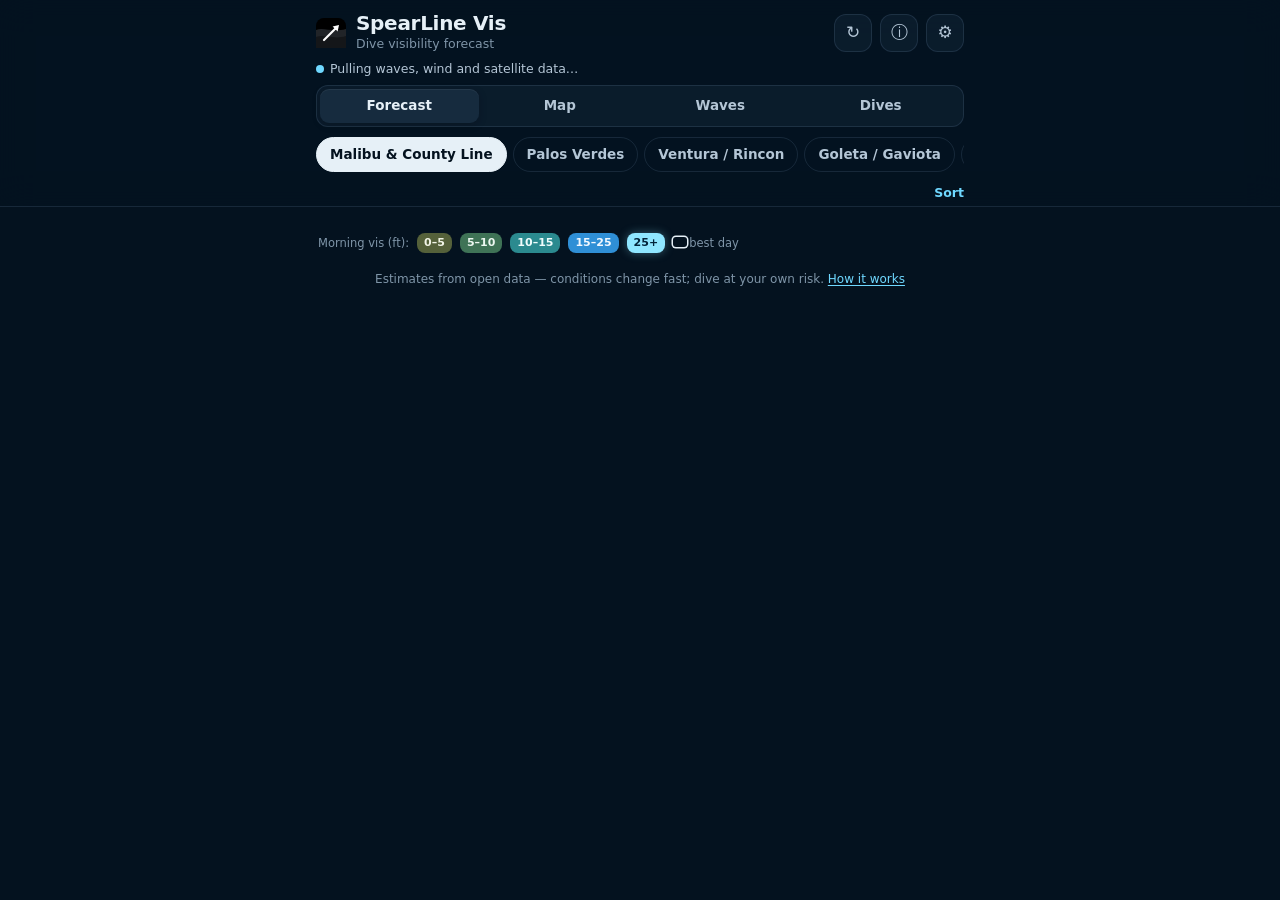
==== commit 5c9873ff: "Web app: Goleta spots and Waves view Co-Authored-By: Claude Opus 5.5 <noreply@anthropic.com> Claude-" ====
--- a/app.html
+++ b/app.html
@@ -4,7 +4,7 @@
 <meta charset="utf-8">
 <meta name="viewport" content="width=device-width, initial-scale=1, viewport-fit=cover">
 <title>SpearLine Vis</title>
-<meta name="description" content="7-day underwater visibility forecast for Malibu, Palos Verdes, Ventura, Catalina and the Channel Islands.">
+<meta name="description" content="7-day underwater visibility forecast for Goleta, Ventura, Malibu, Palos Verdes, Catalina and the Channel Islands.">
 <meta name="theme-color" content="#04121f">
 <meta name="apple-mobile-web-app-capable" content="yes">
 <meta name="mobile-web-app-capable" content="yes">
@@ -102,7 +102,7 @@
 .link.danger { color: var(--bad); }
 
 /* view switch: Forecast · Map · Dives */
-.viewseg { display: grid; grid-template-columns: repeat(3, 1fr); gap: 2px; padding: 3px; margin: 6px 0 2px; border-radius: 12px; background: var(--surface); border: 1px solid var(--line); }
+.viewseg { display: grid; grid-template-columns: repeat(4, 1fr); gap: 2px; padding: 3px; margin: 6px 0 2px; border-radius: 12px; background: var(--surface); border: 1px solid var(--line); }
 .viewseg button { border: 0; background: none; padding: 7px 0; border-radius: 9px; font-size: 13.5px; font-weight: 650; color: var(--ink-2); cursor: pointer; }
 .viewseg button.on { background: var(--surface-2); color: var(--ink); box-shadow: 0 1px 0 rgba(255,255,255,.06) inset, 0 2px 8px rgba(0,0,0,.18); }
 
@@ -156,10 +156,30 @@
 /* ── Map ── */
 #mapView { padding-top: 10px; }
 .map { position: relative; height: max(360px, calc(100vh - 290px)); border-radius: var(--radius); overflow: hidden; background: var(--map-water); border: 1px solid var(--line); touch-action: none; user-select: none; -webkit-user-select: none; box-shadow: var(--shadow); }
-.map .tiles, .map .pins { position: absolute; inset: 0; }
-.map .tiles img { position: absolute; width: 256px; height: 256px; max-width: none; user-select: none; -webkit-user-drag: none; pointer-events: none; }
-:root:not([data-theme="light"]) .map .tiles { filter: invert(.92) hue-rotate(185deg) saturate(.75) brightness(.9) contrast(.95); }
-@media (prefers-color-scheme: light) { :root[data-theme="auto"] .map .tiles { filter: none; } }
+.map .tiles, .map .charts, .map .pins, .map .spins, .map .struct { position: absolute; inset: 0; }
+.map .struct { width: 100%; height: 100%; pointer-events: none; overflow: visible; }
+.map .struct .slc { fill: none; stroke: #8d99a6; stroke-width: 3.5; stroke-linecap: round; stroke-linejoin: round; }
+.map .struct .area { stroke-width: 1.5; stroke-dasharray: 4 3; }
+.map .struct .area.seabed { fill: rgba(217,150,70,.28); stroke: #d99646; }
+.map .struct .area.obstruction { fill: rgba(176,140,255,.22); stroke: #b08cff; }
+.map .struct .area.wreck { fill: rgba(228,106,216,.22); stroke: #e46ad8; }
+.map .struct .area.kelp { fill: rgba(63,191,106,.25); stroke: #3fbf6a; }
+.map .struct .area.construction { fill: rgba(141,153,166,.55); stroke: #8d99a6; stroke-dasharray: none; }
+.pin.st { width: 18px; height: 18px; border-radius: 50%; font: 700 10px/16px var(--num); color: #10161d; border: 1.5px solid rgba(10,16,22,.75); box-shadow: 0 1px 4px rgba(0,0,0,.45); text-align: center; }
+.pin.st::after { content: ""; position: absolute; inset: -9px; }   /* 36 px touch target */
+.pin.st.rock { background: #ff7a59; } .pin.st.rock.rsub { background: #10161d; color: #ff7a59; border-color: #ff7a59; }
+.pin.st.seabed { background: #d99646; border-radius: 4px; } .pin.st.kelp { background: #3fbf6a; }
+.pin.st.wreck { background: #e46ad8; } .pin.st.obstruction { background: #b08cff; } .pin.st.reef { background: #ffd166; border-radius: 4px; }
+.map .mpop { position: absolute; z-index: 3; width: 236px; transform: translate(-50%, calc(-100% - 14px)); background: var(--solid); color: var(--ink); border: 1px solid var(--line-2); border-radius: 12px; box-shadow: var(--shadow); padding: 10px 12px; font-size: 12.5px; line-height: 1.4; }
+.map .mpop h4 { margin: 0 22px 4px 0; font-size: 14px; } .map .mpop p { margin: 2px 0; color: var(--ink-2); } .map .mpop .src { font-size: 11px; color: var(--muted); margin-top: 6px; }
+.map .mpop .x { position: absolute; right: 6px; top: 4px; border: 0; background: none; color: var(--muted); font-size: 18px; cursor: pointer; width: 28px; height: 28px; }
+.map .mpop .btn { margin-top: 8px; width: 100%; }
+.maplegend .st { display: inline-block; width: 14px; height: 14px; border-radius: 50%; font: 700 8.5px/12px var(--num); text-align: center; color: #10161d; border: 1px solid rgba(10,16,22,.75); margin-right: 4px; vertical-align: -2px; }
+.map .charts { opacity: .9; }
+.map .tiles img, .map .charts img { position: absolute; width: 256px; height: 256px; max-width: none; user-select: none; -webkit-user-drag: none; pointer-events: none; }
+/* night map: invert the light base map so land reads dark grey-blue and water deep blue */
+:root:not([data-theme="light"]) .map .tiles, :root:not([data-theme="light"]) .map .charts { filter: invert(.9) hue-rotate(185deg) saturate(.8) brightness(.95) contrast(.9); }
+@media (prefers-color-scheme: light) { :root[data-theme="auto"] .map .tiles, :root[data-theme="auto"] .map .charts { filter: none; } }
 .pin { position: absolute; transform: translate(-50%, -50%); border: 0; padding: 0; cursor: pointer; }
 .pin.spot { min-width: 30px; height: 22px; padding: 0 6px; border-radius: 11px; font-family: var(--num); font-weight: 700; font-size: 12px; font-variant-numeric: tabular-nums;
   border: 1.5px solid rgba(255,255,255,.75); box-shadow: 0 2px 8px rgba(0,0,0,.4); }
@@ -171,7 +191,9 @@
 .pin.dive.caught { background: #ff8a5c; }
 .map .ctrl { position: absolute; right: 10px; top: 10px; display: flex; flex-direction: column; gap: 6px; }
 .map .ctrl button { width: 38px; height: 38px; border-radius: 12px; border: 1px solid var(--line-2); background: color-mix(in srgb, var(--solid) 85%, transparent); color: var(--ink); font-size: 20px; font-weight: 600; cursor: pointer; -webkit-backdrop-filter: blur(8px); backdrop-filter: blur(8px); }
-.map .credit { position: absolute; left: 6px; bottom: 6px; right: 6px; font-size: 10.5px; color: var(--ink-2); pointer-events: none; text-shadow: 0 1px 2px var(--bg); }
+.map .credit { position: absolute; left: 0; bottom: 0; max-width: 100%; padding: 3px 8px; font-size: 10.5px; color: var(--ink-2); background: color-mix(in srgb, var(--solid) 80%, transparent); border-top-right-radius: 8px; }
+.map .credit a { color: var(--ink); }
+.map .ctrl button.on { background: var(--brand); color: var(--brand-ink); border-color: var(--brand); }
 .map .cross { position: absolute; left: 50%; top: 50%; width: 44px; height: 44px; transform: translate(-50%, -50%); pointer-events: none; }
 .map .cross::before, .map .cross::after { content: ""; position: absolute; background: var(--accent); box-shadow: 0 0 6px rgba(0,0,0,.6); }
 .map .cross::before { left: 21px; top: 0; width: 2px; height: 44px; } .map .cross::after { top: 21px; left: 0; height: 2px; width: 44px; }
@@ -183,6 +205,22 @@
 
 /* ── Dives view ── */
 #divesView { padding-top: 10px; }
+#wavesView { display: flex; flex-direction: column; gap: 10px; padding-top: 10px; }
+#wavesView .wnote { margin: 0 2px; font-size: 12px; color: var(--muted); line-height: 1.45; }
+.wcard { cursor: pointer; }
+.wcard .wtop { display: flex; justify-content: space-between; align-items: flex-start; gap: 10px; }
+.wcard .wnum { text-align: right; font-family: var(--num); font-variant-numeric: tabular-nums; white-space: nowrap; }
+.wcard .wnum b { font-size: 26px; line-height: 1; font-weight: 750; }
+.wcard .wnum span { font-size: 13px; color: var(--ink-2); margin-left: 2px; }
+.wcard .wnum small { display: block; font-size: 11px; color: var(--muted); margin-top: 3px; font-family: inherit; }
+.wcard.card { padding-top: 11px; padding-bottom: 9px; }
+.wbars { display: grid; grid-template-columns: repeat(13, 1fr); gap: 3px; align-items: end; height: 30px; margin: 8px 0 2px; }
+.wbars i { display: block; border-radius: 3px 3px 1px 1px; background: var(--accent); opacity: .85; min-height: 2px; }
+.wbars i.am { opacity: 1; box-shadow: 0 0 0 1px color-mix(in srgb, var(--accent) 60%, transparent); }
+.wbars i.na { background: var(--line-2); }
+.wticks { display: grid; grid-template-columns: repeat(13, 1fr); gap: 3px; font-size: 10px; color: var(--muted); text-align: center; }
+.wcard .wline { font-size: 12px; color: var(--ink-2); margin-top: 5px; line-height: 1.4; }
+.wcard .wline b { color: var(--ink); font-weight: 650; }
 .dhead-row { display: flex; gap: 8px; align-items: center; flex-wrap: wrap; margin-bottom: 10px; }
 .dhead-row select { flex: 1; min-width: 160px; }
 select, input, textarea { font: inherit; font-size: 16px; font-weight: 400; padding: 10px; border-radius: 12px; border: 1px solid var(--line-2); background: var(--surface-2); color: var(--ink); }
@@ -284,6 +322,8 @@
 .fishrow input, .fishrow select { padding: 8px; }
 .warnline { font-size: 12.5px; color: #ffc94a; margin: 2px 0 0; }
 :root[data-theme="light"] .warnline { color: #8a5a00; }
+.mpatag { color: #ffc94a; font-weight: 650; } :root[data-theme="light"] .mpatag { color: #8a5a00; }
+.warnline.mpa a { color: inherit; }
 .credits { padding-left: 18px; font-size: 13px; color: var(--ink-2); } .credits li { margin: 6px 0; }
 .prov a, .credits a, .sheet-card p a { color: var(--accent); }
 /* iOS: no grey tap flash or long-press callout on controls (inputs keep normal text selection) */
@@ -311,13 +351,14 @@
       <button class="iconbtn" data-act="settings" aria-label="Settings and dive log" title="Settings &amp; dive log">⚙︎</button>
     </div>
     <div id="status" role="status" aria-live="polite"></div>
-    <div class="viewseg" role="tablist" aria-label="View"><button role="tab" data-view="list" class="on" aria-selected="true">Forecast</button><button role="tab" data-view="map" aria-selected="false">Map</button><button role="tab" data-view="dives" aria-selected="false">Dives</button></div>
+    <div class="viewseg" role="tablist" aria-label="View"><button role="tab" data-view="list" class="on" aria-selected="true">Forecast</button><button role="tab" data-view="map" aria-selected="false">Map</button><button role="tab" data-view="waves" aria-selected="false">Waves</button><button role="tab" data-view="dives" aria-selected="false">Dives</button></div>
     <nav id="tabs" class="tabs" role="tablist" aria-label="Areas"></nav>
     <div class="dayrow"><div id="days" class="days" aria-label="Forecast day"></div><button id="sortBtn" class="sortbtn" data-act="sort">Sort</button></div>
   </div>
 </header>
 <main class="wrap">
   <section id="mapView" hidden></section>
+  <section id="wavesView" hidden></section>
   <section id="divesView" hidden></section>
   <div id="list"></div>
   <div class="legend" id="legend" aria-hidden="true">
@@ -429,15 +470,61 @@
   {id:'arch-point', name:'Arch Point', group:'Channel Islands', island:'Santa Barbara Island', access:'boat', lat:33.4884, lon:-119.0291, o:[33.4865,-119.0259], facing:99, prof:'cccddssttttssssttuurrsZZZZZZstZZZZZgggfeeeeeeeeffffffdddeeeeeeedddddddcc', depth:35, S:0.2, R:0.02, vref:47, tide:'9410079'},
   {id:'sutil-island', name:'Sutil Island', group:'Channel Islands', island:'Santa Barbara Island', access:'boat', lat:33.4639, lon:-119.0482, o:[33.4615,-119.0497], facing:215, prof:'ddddgffeeeeeeeedderrssZZZZZZsZZZZZZZZZZZZZZZZZZrrrZZsZZZZZZZuZttttssuddd', depth:40, S:0.2, R:0.02, vref:48, tide:'9410079'},
   {id:'black-cavern', name:'Black Cavern', group:'Channel Islands', island:'Santa Barbara Island', access:'boat', lat:33.4766, lon:-119.027, o:[33.4792,-119.0245], facing:89, prof:'sssssssttttsssttturrrsZZZZZZstZZZZZZZddddddddeeeeeeeeeeddddddddeeeeggggg', depth:40, S:0.2, R:0.02, vref:47, tide:'9410079'},
+
+  // ── Ventura / Rincon beaches (added Oct 2026) ─────────────────────────
+  // Appended at the end on purpose so the model cells and forecasts of the 56 spots above don't change.
+  // Location: OpenStreetMap beach (© OpenStreetMap contributors, ODbL). o/facing/prof: computed by
+  // tools/gather-area.mjs from the NASA GIBS land mask, same method as above. depth/S/R/vref are
+  // STARTING ESTIMATES for sandy beach breaks (more sand than the cobble reefs at Rincon, river plumes
+  // from the Ventura and Santa Clara rivers); dive logs recalibrate them. Listed north to south.
+  {id:'la-conchita', name:"La Conchita", group:'Ventura / Rincon', access:'shore', lat:34.3642, lon:-119.4506, o:[34.3605,-119.4524], facing:225, prof:'dddddddddedddddddddddffffkqqvZwhiiirvurrrrsssssttuZZZZZZqqppmkjjjjggffff', depth:15, S:1.0, R:0.9, vref:13, tide:'9411270'},   // OSM way/38246792
+  {id:'faria-beach', name:"Faria Beach", group:'Ventura / Rincon', access:'shore', lat:34.3227, lon:-119.394, o:[34.3205,-119.3974], facing:217, prof:'dddddddddedddddddddddgglmoppqZwZuZZrrrZZrrrrrsssstuZZZZZurqqqlnmkjggffff', depth:15, S:1.0, R:0.9, vref:13, tide:'9411270'},   // OSM way/467517605
+  {id:'emma-wood', name:"Emma Wood State Beach", group:'Ventura / Rincon', access:'shore', lat:34.2861, lon:-119.3271, o:[34.2823,-119.3269], facing:213, prof:'ddeeeeeeeffffggggggggggiimmnnoZZZZZZZqqrrZZrrrssssuuZZZZutrrrfffeeeeeeed', depth:15, S:1.0, R:1, vref:12, tide:'9411270'},   // OSM way/44289306
+  {id:'ventura-city-beach', name:"Ventura City Beach", group:'Ventura / Rincon', access:'shore', lat:34.2746, lon:-119.2986, o:[34.2719,-119.2985], facing:201, prof:'eeeeeeefffffggfffghhhijjjkkkklmoZuZZZZuqrrZZrrsssstuZZZgedccccccdddeeeee', depth:15, S:1.0, R:1, vref:12, tide:'9411065'},   // OSM relation/7342041
+  {id:'san-buenaventura', name:"San Buenaventura State Beach", group:'Ventura / Rincon', access:'shore', lat:34.2658, lon:-119.2807, o:[34.2641,-119.2832], facing:228, prof:'ggeefffffffggfffffffffffggghhiiiiuZZZZuqqqZZZrrssstuZZZZZusjiiiihhhggggg', depth:15, S:1.0, R:1, vref:12, tide:'9411065'},   // OSM relation/19178917
+  {id:'surfers-knoll', name:"Surfer's Knoll", group:'Ventura / Rincon', access:'shore', lat:34.2397, lon:-119.266, o:[34.2379,-119.2733], facing:243, prof:'gggggggfffeeeeeeeeeeeeeeeeegghhjZtZZZZuZqqqZZrrrsssZZZZZZussrromllllkhgg', depth:15, S:1.0, R:1, vref:12, tide:'9411065'},   // OSM node/12421816442
+  {id:'mcgrath', name:"McGrath State Beach", group:'Ventura / Rincon', access:'shore', lat:34.225, lon:-119.2583, o:[34.22,-119.2659], facing:248, prof:'ggfedeeeeefeeeeeeeeeeeeeeeggghhjZtZZZZuuqqqqZZrrssstuZZZZutssrqpnnmmmkig', depth:15, S:1.0, R:1, vref:12, tide:'9411065'},   // OSM relation/1205914
+  {id:'mandalay', name:"Mandalay State Beach", group:'Ventura / Rincon', access:'shore', lat:34.2016, lon:-119.2506, o:[34.1978,-119.2553], facing:245, prof:'geddddddeeeeddddddddfffffghhiiklZtZZZZuuZqqqqZZrrsssuZZZZuusssrqponnmigg', depth:15, S:1.0, R:0.95, vref:12, tide:'9411065'},   // OSM way/41225794
+  {id:'oxnard-beach', name:"Oxnard Beach", group:'Ventura / Rincon', access:'shore', lat:34.1808, lon:-119.2394, o:[34.1777,-119.2432], facing:253, prof:'ggeddddeeeeeeeeedddddeeeeeegghijiiiZZZuuZupqqqZZrrsstZZZZuutssrqppoojigg', depth:15, S:1.0, R:0.9, vref:12, tide:'9411065'},   // OSM way/37808275
+  {id:'hollywood-beach', name:"Hollywood Beach", group:'Ventura / Rincon', access:'shore', lat:34.167, lon:-119.2316, o:[34.1655,-119.2376], facing:297, prof:'hfffffffeeeddddddddddfffffgghgeeeeeaaaaaaaaaaaaacccssZZZZZutsssrqpookihh', depth:15, S:1.0, R:0.9, vref:12, tide:'9411065'},   // OSM way/37783716
+  {id:'silver-strand', name:"Silver Strand", group:'Ventura / Rincon', access:'shore', lat:34.1511, lon:-119.2204, o:[34.1477,-119.2231], facing:231, prof:'ggeddddeeeeeeeedddddddeeeeeffffvZZZZZZZuZZZZppqZZrrssuZZZZutssigggghhhgg', depth:15, S:1.0, R:0.9, vref:12, tide:'9411065'},   // OSM way/37783715
+  {id:'port-hueneme', name:"Port Hueneme Beach Park", group:'Ventura / Rincon', access:'shore', lat:34.1423, lon:-119.1946, o:[34.1375,-119.1942], facing:203, prof:'dddddeeeeeffffffeeggggghikZZuZZvZZZZZZZuuZZZZZpqqrrrstZZjjiifffeeeeedddd', depth:15, S:1.0, R:0.9, vref:12, tide:'9411065'},   // OSM way/39275677
+  {id:'ormond-beach', name:"Ormond Beach", group:'Ventura / Rincon', access:'shore', lat:34.1369, lon:-119.1843, o:[34.1328,-119.1851], facing:211, prof:'ddddddddeeedddddddddfffffiZZuZZvZZtZZZZuuZZZZZpqqZrrstZZZZkjkihhgddddddd', depth:15, S:1.0, R:0.95, vref:12, tide:'9411065'},   // OSM node/358790118
+
+  // ── Goleta / Gaviota (added Oct 2026) ─────────────────────────────────
+  // Appended after everything above so earlier spots keep their model cells and numbers. Positions:
+  // OpenStreetMap (© OpenStreetMap contributors, ODbL) except Refugio (en.wikipedia.org/wiki/Refugio_State_Beach).
+  // o/facing/prof computed by tools/gather-area.mjs (AREA=goleta), same method as above. depth/S/R/vref are
+  // STARTING ESTIMATES by analogy with the Malibu reef-and-sand shore spots; Goleta Beach is sandier and sits
+  // by the Goleta Slough outlet. mpa: inside the Campus Point SMCA (No-Take) per CDFW's boundary coordinates
+  // (119°53.600′ W to 119°50.650′ W); Campus Point itself sits on the east boundary line. Listed west to east.
+  {id:'refugio', name:"Refugio State Beach", group:'Goleta / Gaviota', access:'shore', lat:34.4622, lon:-120.0725, o:[34.4597,-120.0714], facing:180, prof:'eeeeeeeeffffgghhiklmmptvZZtttssssZZsssssZsssZZZZZZZZZZqeeeeeeffffeeeeeee', depth:20, S:0.8, R:0.6, vref:20, tide:'9411340'},   // position: wikipedia
+  {id:'el-capitan', name:"El Capitan", group:'Goleta / Gaviota', access:'shore', lat:34.4606, lon:-120.0231, o:[34.459,-120.0183], facing:172, prof:'eeefffffffgggfffghhhiijkxZvZssssssZZsssssZsssZZcccccccccccccccddddeeffee', depth:20, S:0.8, R:0.6, vref:20, tide:'9411340'},   // OSM relation/20572618
+  {id:'haskells', name:"Haskell's Beach", group:'Goleta / Gaviota', access:'shore', lat:34.4267, lon:-119.9098, o:[34.424,-119.9124], facing:207, prof:'eeeffffeeeddddefffffffhjkZvtZssssrrrrZsssssZsstZZZZZZZZsqpkkjjhhgggggggg', depth:20, S:0.8, R:0.5, vref:20, tide:'9411340'},   // OSM way/550756083
+  {id:'ellwood', name:"Ellwood", group:'Goleta / Gaviota', access:'shore', lat:34.416, lon:-119.891, o:[34.4138,-119.8928], facing:209, prof:'gffffffffeeedeeffffffhhhxZvtZssssrrrrrssssssZstZZZZZZZZsrqpmlkhhgggggggg', depth:20, S:0.8, R:0.55, vref:20, tide:'9411340', mpa:'campus-point'},   // OSM way/550756082
+  {id:'coal-oil-point', name:"Coal Oil Point (Sands Beach)", group:'Goleta / Gaviota', access:'shore', lat:34.4072, lon:-119.8781, o:[34.4045,-119.8788], facing:194, prof:'eeeeeeeffghhhiijjkorssttxZvtZsssrrrrrrssssssZssZZZZZZZZsrqpnmmkjhhhggeee', depth:20, S:0.7, R:0.6, vref:20, tide:'9411340', mpa:'campus-point'},   // OSM node/649642300
+  {id:'isla-vista', name:"Isla Vista", group:'Goleta / Gaviota', access:'shore', lat:34.4071, lon:-119.8568, o:[34.4044,-119.8574], facing:185, prof:'eeeeeeefffffggggggnorsstxZvZZssssrrrrrZsssssZstZZZZZZZZsjiiihhhggggggggg', depth:20, S:0.8, R:0.55, vref:20, tide:'9411340', mpa:'campus-point'},   // OSM way/446746847
+  {id:'campus-point', name:"Campus Point", group:'Goleta / Gaviota', access:'shore', lat:34.4048, lon:-119.8441, o:[34.4021,-119.8439], facing:175, prof:'eeeehiiiijkkkklmmmnrrsstxZvZZssssrrrrrrsssssssstZZZZZZZsskjjhffffeeeeeee', depth:20, S:0.7, R:0.6, vref:20, tide:'9411340', mpa:'campus-point-edge'},   // OSM node/7891273200
+  {id:'goleta-beach', name:"Goleta Beach (pier)", group:'Goleta / Gaviota', access:'shore', lat:34.4166, lon:-119.8309, o:[34.4123,-119.8293], facing:164, prof:'ddeeegggggghhhhhikmmnsssxZvZsvssssrrrrrssssssZsZiihhhhhhhhggffffeeeeeeed', depth:15, S:1, R:0.9, vref:14, tide:'9411340'},   // OSM way/44580911
+  {id:'more-mesa', name:"More Mesa", group:'Goleta / Gaviota', access:'shore', lat:34.418, lon:-119.8021, o:[34.4147,-119.8009], facing:181, prof:'eeeeeeeeffffgghhhhiiklssvZZZswssssrrrrrrsssssZttZZZllkkeeefffffffeeeeeee', depth:20, S:0.8, R:0.6, vref:20, tide:'9411340'},   // OSM way/250245534
 ];
 
 const TIDE_STATIONS = {
   '9410840': 'Santa Monica Pier', '9410738': 'King Harbor', '9410660': 'Los Angeles Outer Harbor',
   '9411065': 'Port Hueneme', '9411270': 'Rincon Island', '9410079': 'Avalon', '9410092': 'Catalina Harbor',
-  '9410971': 'Prisoners Harbor', '9410962': 'Bechers Bay', '9410988': 'Cuyler Harbor',
+  '9410971': 'Prisoners Harbor', '9410962': 'Bechers Bay', '9410988': 'Cuyler Harbor', '9411340': 'Santa Barbara',
 };
 
-const GROUPS = ['Malibu & County Line', 'Palos Verdes', 'Ventura / Rincon', 'Catalina', 'Channel Islands'];
+const GROUPS = ['Malibu & County Line', 'Palos Verdes', 'Ventura / Rincon', 'Goleta / Gaviota', 'Catalina', 'Channel Islands'];
+
+// Marine protected areas that cover a spot (only set where the spot's position is inside the published boundary).
+// Rules summarised from the CDFW MPA pages (read Oct 16, 2026); the link opens the official page.
+const MPAS = {
+  'campus-point': { name: 'Campus Point SMCA (No-Take)', short: 'No-take MPA', rule: 'No fishing or take of any kind.',
+    url: 'https://wildlife.ca.gov/Conservation/Marine/MPAs/Campus-Point' },
+  'campus-point-edge': { name: 'Campus Point SMCA (No-Take)', short: 'MPA boundary', rule: 'Its east boundary (119°50.650′ W) runs through the point: everything west of it is no-take, no fishing or take of any kind.',
+    url: 'https://wildlife.ca.gov/Conservation/Marine/MPAs/Campus-Point' },
+};
 
 if (typeof module !== 'undefined') module.exports = { SPOTS, TIDE_STATIONS, GROUPS };
 
@@ -746,6 +833,11 @@
   const GIBS_CMAP = 'https://gibs.earthdata.nasa.gov/colormaps/v1.3/VIIRS_Chlorophyll.xml'; // same 0.01–20 mg/m3 log map as MODIS/OLCI/PACE layers
   const CHL_BBOX = [33.25, -120.55, 34.45, -118.10];   // lat_min, lon_min, lat_max, lon_max (EPSG:4326, WMS 1.3.0 axis order)
   const CHL_RES = 0.0087890625;                        // native pixel size of the GIBS "1km" tile matrix
+  // The image is extended north for Goleta/Gaviota by whole rows of the SAME pixel grid (same lat_min, same
+  // row height), so every pixel the original spots sample covers exactly the same ground as before.
+  const CHL_H0 = Math.round((CHL_BBOX[2] - CHL_BBOX[0]) / CHL_RES);   // 137 rows in the original image
+  const CHL_ROWS_N = 8;                                                // extra rows above 34.45° N
+  const CHL_REQ_BBOX = [CHL_BBOX[0], CHL_BBOX[1], CHL_BBOX[2] + CHL_ROWS_N * (CHL_BBOX[2] - CHL_BBOX[0]) / CHL_H0, CHL_BBOX[3]];
   // [layer id, weight, days of history to pull]
   const CHL_LAYERS = [
     ['VIIRS_NOAA20_Chlorophyll_a', 1.0, 14],
@@ -948,7 +1040,7 @@
   }
 
   function sampleAt(img, lat, lon) {
-    const px = Math.floor((lon - CHL_BBOX[1]) / CHL_RES), py = Math.floor((CHL_BBOX[2] - lat) / CHL_RES);
+    const px = Math.floor((lon - CHL_BBOX[1]) / CHL_RES), py = Math.floor((CHL_BBOX[2] - lat) / CHL_RES) + CHL_ROWS_N;
     const vals = [];
     for (let r = 0; r <= 6; r++) {
       for (let dy = -r; dy <= r; dy++) for (let dx = -r; dx <= r; dx++) {
@@ -968,12 +1060,12 @@
   }
 
   async function chlLayerDay(layer, day, spots, maxAgeMs) {
-    const key = `chl:v1:${layer}:${day}`;
+    const key = `chl:v2:${layer}:${day}`;   // v2: taller image (Goleta); v1 entries are dropped below
     const cached = lsGet(key, null);
     if (cached && (Date.now() - cached.t) < maxAgeMs) return cached.v;
-    const W = Math.round((CHL_BBOX[3] - CHL_BBOX[1]) / CHL_RES), H = Math.round((CHL_BBOX[2] - CHL_BBOX[0]) / CHL_RES);
+    const W = Math.round((CHL_BBOX[3] - CHL_BBOX[1]) / CHL_RES), H = CHL_H0 + CHL_ROWS_N;
     const url = GIBS_WMS + '?' + new URLSearchParams({ SERVICE: 'WMS', REQUEST: 'GetMap', VERSION: '1.3.0', LAYERS: layer, STYLES: '',
-      CRS: 'EPSG:4326', BBOX: CHL_BBOX.join(','), WIDTH: String(W), HEIGHT: String(H), FORMAT: 'image/png', TRANSPARENT: 'TRUE', TIME: day });
+      CRS: 'EPSG:4326', BBOX: CHL_REQ_BBOX.join(','), WIDTH: String(W), HEIGHT: String(H), FORMAT: 'image/png', TRANSPARENT: 'TRUE', TIME: day });
     const r = await fetchWithTimeout(url, 25000);
     if (!r.ok) throw new Error('GIBS HTTP ' + r.status);
     const ct = r.headers.get('content-type') || '';
@@ -1004,7 +1096,7 @@
       return v;
     });
     // prune old cache entries
-    try { for (let i = localStorage.length - 1; i >= 0; i--) { const k = localStorage.key(i); if (k && k.startsWith(LS + 'chl:v1:')) { const d = k.slice(-10); if (d < addDays(today, -20)) localStorage.removeItem(k); } } } catch (e) { /* ignore */ }
+    try { for (let i = localStorage.length - 1; i >= 0; i--) { const k = localStorage.key(i); if (k && k.startsWith(LS + 'chl:v1:')) localStorage.removeItem(k); else if (k && k.startsWith(LS + 'chl:v2:')) { const d = k.slice(-10); if (d < addDays(today, -20)) localStorage.removeItem(k); } } } catch (e) { /* ignore */ }
 
     const out = {}; let okImages = 0;
     for (const s of spots) out[s.id] = {};
@@ -1085,7 +1177,7 @@
     logs: D.lsGet('logs', []),
     overrides: D.lsGet('overrides', {}),
     alerts: Object.assign({ on: false, ft: 20 }, D.lsGet('alerts', {})),   // iOS only: clear-water notifications
-    view: ['list', 'map', 'dives'].includes(D.lsGet('view', 'list')) ? D.lsGet('view', 'list') : 'list',
+    view: ['list', 'map', 'waves', 'dives'].includes(D.lsGet('view', 'list')) ? D.lsGet('view', 'list') : 'list',
     diveFilter: '', diveArea: '',
     loading: false, progress: 0, error: null, offline: false,
     openSpot: null,
@@ -1134,7 +1226,7 @@
       const run = M.runSpot({ spot, expTable: spot._exp, times, waves, wind: { kt, dir }, rainMm: rain, rainIdx, chlByDay, calib: 1 });
       const cal = M.calibration(visLogs, spot.id, spot.group, Date.now());
       const daily = S.days.map((d, k) => summarizeDay(run, times, d, k, now, cal, waves, { kt, dir, gust, rain }));
-      results[spot.id] = { run, times, waves, wind: { kt, dir, gust, rain }, chlNow: now, chlSeries: series, cal, daily, grid: marine.points[pi].grid, nowIdx: times.indexOf(nowKey) };
+      results[spot.id] = { run, times, waves, waveH: mh.wave_height || null, wind: { kt, dir, gust, rain }, chlNow: now, chlSeries: series, cal, daily, grid: marine.points[pi].grid, nowIdx: times.indexOf(nowKey) };
     }
     S.results = results;
     if (NATIVE) scheduleAlerts();
@@ -1272,50 +1364,124 @@
   function renderView() {
     const v = S.view;
     $('#list').hidden = v !== 'list'; $('#legend').hidden = v !== 'list';
-    $('#mapView').hidden = v !== 'map'; $('#divesView').hidden = v !== 'dives';
+    $('#mapView').hidden = v !== 'map'; $('#divesView').hidden = v !== 'dives'; $('#wavesView').hidden = v !== 'waves';
     $('#sortBtn').hidden = v !== 'list';
     $('#days').closest('.dayrow').hidden = v === 'dives';
     $('#tabs').hidden = v === 'dives';
-    if (v === 'list') renderList(); else if (v === 'map') renderMap(); else renderDives();
-  }
-
-  // ── Map: NOAA nautical chart tiles, no third-party code ───────────────────────
-  // Web Mercator tiles from NOAA Office of Coast Survey's chart service (public domain, zoom 0–16).
-  const TILE = (z, x, y) => `https://gis.charttools.noaa.gov/arcgis/rest/services/MarineChart_Services/NOAACharts/MapServer/tile/${z}/${y}/${x}`;
-  const ZMIN = 7, ZMAX = 16;
-  const MAP = Object.assign({ lat: 33.85, lon: -119.25, z: 8 }, D.lsGet('map', {}), { w: 0, h: 0, tiles: new Map(), placing: false, bound: false, raf: 0 });
+    if (v === 'list') renderList(); else if (v === 'map') renderMap(); else if (v === 'waves') renderWaves(); else renderDives();
+  }
+
+  // ── Map: OpenStreetMap base + optional NOAA nautical chart, no third-party code ─
+  // Base: OpenStreetMap standard tiles (land, coastline, roads, names; tile policy allows interactive app use
+  // with visible credit; no prefetching or offline download). Overlay: NOAA Office of Coast Survey chart tiles
+  // (public domain, zoom 0–16), switched with the anchor button; areas NOAA doesn't serve simply stay hidden.
+  const BASE_TILE = (z, x, y) => `https://tile.openstreetmap.org/${z}/${x}/${y}.png`;
+  const CHART_TILE = (z, x, y) => `https://gis.charttools.noaa.gov/arcgis/rest/services/MarineChart_Services/NOAACharts/MapServer/tile/${z}/${y}/${x}`;
+  const ZMIN = 7, ZMAX = 17, CHART_ZMAX = 16;
+  const MAP = Object.assign({ lat: 33.85, lon: -119.25, z: 8, chart: false, struct: true }, D.lsGet('map', {}), { w: 0, h: 0, tiles: new Map(), charts: new Map(), placing: false, bound: false, raf: 0, pop: null, structZ: null });
   const lon2x = (lon, z) => (lon + 180) / 360 * 256 * 2 ** z;
   const lat2y = (lat, z) => { const s = Math.sin(lat * Math.PI / 180); return (0.5 - Math.log((1 + s) / (1 - s)) / (4 * Math.PI)) * 256 * 2 ** z; };
   const x2lon = (x, z) => x / (256 * 2 ** z) * 360 - 180;
   const y2lat = (y, z) => { const n = Math.PI - 2 * Math.PI * y / (256 * 2 ** z); return 180 / Math.PI * Math.atan(Math.sinh(n)); };
   const clampLat = v => Math.max(31.5, Math.min(35.5, v)), clampLon = v => Math.max(-122.5, Math.min(-116.5, v));
   function setCenterPx(x, y) { MAP.lon = clampLon(x2lon(x, MAP.z)); MAP.lat = clampLat(y2lat(y, MAP.z)); }
-  function saveMapPos() { D.lsSet('map', { lat: +MAP.lat.toFixed(5), lon: +MAP.lon.toFixed(5), z: MAP.z }); }
+  function saveMapPos() { D.lsSet('map', { lat: +MAP.lat.toFixed(5), lon: +MAP.lon.toFixed(5), z: MAP.z, chart: !!MAP.chart, struct: !!MAP.struct }); }
   function scheduleDraw() { if (MAP.raf) return; MAP.raf = requestAnimationFrame(() => { MAP.raf = 0; drawMap(); }); }
 
   function renderMap() {
     const host = $('#mapView');
     if (!host.firstChild) {
-      host.innerHTML = `<div class="map" id="map" role="application" aria-label="Chart of dive spots and your dives">
-          <div class="tiles"></div><div class="pins"></div><div class="cross" hidden></div>
-          <div class="ctrl"><button data-map="in" aria-label="Zoom in">+</button><button data-map="out" aria-label="Zoom out">−</button></div>
-          <div class="credit">Chart: NOAA Office of Coast Survey · for planning, not for navigation</div>
+      host.innerHTML = `<div class="map" id="map" role="application" aria-label="Map of dive spots and your dives">
+          <div class="tiles"></div><div class="charts"></div><svg class="struct" aria-hidden="true"><g></g></svg><div class="spins"></div><div class="pins"></div><div class="cross" hidden></div>
+          <div class="ctrl"><button data-map="in" aria-label="Zoom in">+</button><button data-map="out" aria-label="Zoom out">−</button><button data-map="chart" aria-label="NOAA nautical chart" aria-pressed="false" title="NOAA nautical chart">⚓</button><button data-map="struct" aria-label="Reefs, rocks and wrecks" aria-pressed="false" title="Reefs, rocks and wrecks">R</button></div>
+          <div class="credit"></div>
         </div>
         <div class="mapbar" id="mapbar"></div>
-        <div class="maplegend"><span>Spot labels: 7–10 AM visibility (ft)</span><span><i></i>Your dive</span><span><i class="caught"></i>Dive with a catch</span></div>`;
+        <div class="maplegend"><span>Spot labels: 7–10 AM visibility (ft)</span><span><i></i>Your dive</span><span><i class="caught"></i>Dive with a catch</span></div>
+        <div class="maplegend" id="structLegend"></div>`;
       bindMap($('#map'));
-      renderMapBar(); buildPins();
+      renderMapBar(); buildPins(); buildStruct();
       if (!D.lsGet('map', null)) { fitSpots(S.spots); return; }   // first visit: frame all spots before any tile loads
     }
     renderMapBar();
     buildPins();
     drawMap();
   }
+
+  // ── Charted structure (Ventura and Goleta coasts): NOAA ENC rocks, rocky bottom, kelp, wrecks, obstructions,
+  // artificial reefs and jetties, embedded at build time by tools/build-structure.mjs (no run-time requests).
+  // k kind · p [lat,lon] · l line · a area outline · d VALSOU metres (negative = dries above chart datum)
+  // w water level a/c/u/d/p · c category · i chart note · y survey year
+  const STRUCTURE = /*STRUCTURE:BEGIN*/{"src":"NOAA ENC Direct (Office of Coast Survey), public domain","fetched":"2026-10-16T19:00:30.779Z","f":[{"k":"obstruction","p":[34.34243,-119.51976],"d":31.9,"w":"u","c":"wellhead","y":2021},{"k":"obstruction","p":[34.37491,-119.47313],"w":"c","c":"snag/stump","i":"Piles","y":2003},{"k":"obstruction","p":[34.34872,-119.45787],"d":14.9,"w":"u","c":"wellhead","y":2003},{"k":"obstruction","p":[34.37637,-119.48164],"w":"u","c":"snag/stump","y":2003},{"k":"obstruction","p":[34.12271,-119.17564],"d":6,"w":"u","c":"","y":2003},{"k":"obstruction","p":[34.12354,-119.18846],"d":13.4,"w":"u","c":"","y":2003},{"k":"obstruction","p":[34.11907,-119.19605],"d":16.1,"w":"u","c":"","y":2003},{"k":"obstruction","p":[34.12391,-119.17425],"d":5.1,"w":"u","c":"","y":2003},{"k":"obstruction","p":[34.12603,-119.28351],"d":21.9,"w":"u","c":"","y":2003},{"k":"obstruction","p":[34.13254,-119.26075],"d":19.8,"w":"u","c":"","y":2003},{"k":"obstruction","p":[34.15752,-119.23979],"d":11.5,"w":"u","c":"","y":2003},{"k":"obstruction","p":[34.13278,-119.19632],"d":10.6,"w":"u","c":"","y":2008},{"k":"obstruction","p":[34.13401,-119.19998],"d":10.6,"w":"u","c":"","y":2008},{"k":"obstruction","p":[34.13568,-119.20339],"d":11.5,"w":"u","c":"","y":2008},{"k":"obstruction","p":[34.15352,-119.20923],"d":4.5,"w":"u","c":"","y":2009},{"k":"obstruction","p":[34.14336,-119.21237],"d":7.6,"w":"u","c":"","y":2009},{"k":"obstruction","p":[34.14187,-119.21584],"d":17.3,"w":"u","c":"","i":"Current meter","y":2003},{"k":"obstruction","p":[34.16497,-119.2229],"w":"u","c":"snag/stump","y":2015},{"k":"obstruction","p":[34.15329,-119.20834],"d":6.7,"w":"u","c":"","y":2009},{"k":"obstruction","p":[34.15257,-119.24296],"d":14.3,"w":"u","c":"","y":2008},{"k":"obstruction","p":[34.13147,-119.20476],"d":12.4,"w":"u","c":"","y":2008},{"k":"obstruction","p":[34.16749,-119.24045],"d":9.7,"w":"u","c":"","y":2008},{"k":"obstruction","p":[34.13494,-119.20519],"d":12.4,"w":"u","c":"","y":2008},{"k":"obstruction","p":[34.14854,-119.20197],"d":7.9,"w":"u","c":"","y":2009},{"k":"obstruction","p":[34.14444,-119.21071],"w":"u","c":"foul area","y":2009},{"k":"obstruction","p":[34.17541,-119.23763],"w":"u","c":"snag/stump","y":2003},{"k":"obstruction","p":[34.13407,-119.20675],"d":12.4,"w":"u","c":"","y":2008},{"k":"obstruction","p":[34.24291,-119.28177],"d":11.2,"w":"u","c":"","y":2005},{"k":"rock","p":[34.31013,-119.36099],"w":"c","y":2003},{"k":"rock","p":[34.30747,-119.36285],"d":0,"w":"a","y":2003},{"k":"rock","p":[34.35492,-119.4391],"d":0,"w":"a","y":2003},{"k":"rock","p":[34.38394,-119.50336],"d":0,"w":"a","y":2003},{"k":"rock","p":[34.38452,-119.50697],"w":"c","y":2003},{"k":"rock","p":[34.38612,-119.51239],"w":"c","y":2003},{"k":"rock","p":[34.38144,-119.49061],"d":0,"w":"a","y":2003},{"k":"rock","p":[34.38648,-119.51682],"w":"c","y":2003},{"k":"rock","p":[34.3093,-119.35969],"w":"c","y":2003},{"k":"rock","p":[34.33741,-119.41293],"d":0,"w":"a","y":2003},{"k":"rock","p":[34.35507,-119.44008],"d":-1.5,"w":"c","y":2003},{"k":"rock","p":[34.35558,-119.44385],"d":-1.5,"w":"c","y":2003},{"k":"rock","p":[34.34051,-119.41613],"d":-0.6,"w":"c","y":2003},{"k":"rock","p":[34.37524,-119.46835],"d":-0.6,"w":"c","y":2003},{"k":"rock","p":[34.38526,-119.51068],"w":"c","y":2003},{"k":"rock","p":[34.38693,-119.51791],"w":"c","y":2003},{"k":"rock","p":[34.30983,-119.3622],"w":"c","y":2003},{"k":"rock","p":[34.38115,-119.48934],"w":"c","y":2003},{"k":"rock","p":[34.38638,-119.5141],"w":"c","y":2003},{"k":"rock","p":[34.38651,-119.51525],"d":-0.6,"w":"c","y":2003},{"k":"rock","p":[34.38404,-119.50436],"w":"c","y":2003},{"k":"rock","p":[34.38376,-119.50006],"d":0,"w":"a","y":2003},{"k":"rock","p":[34.30864,-119.35872],"d":0,"w":"a","y":2003},{"k":"rock","p":[34.38505,-119.50897],"w":"c","y":2003},{"k":"rock","p":[34.31111,-119.36054],"d":-1.2,"w":"c","y":2003},{"k":"rock","p":[34.255,-119.27278],"w":"u","y":2004},{"k":"wreck","p":[34.29446,-119.36353],"w":"c","c":"wreck showing mast/masts","y":2003},{"k":"wreck","p":[34.06583,-119.14324],"w":"u","c":"non-dangerous wreck","y":2000},{"k":"wreck","p":[34.16578,-119.26605],"d":6,"w":"u","c":"dangerous wreck","y":2003},{"k":"wreck","p":[34.12833,-119.22333],"w":"u","c":"non-dangerous wreck","y":2013},{"k":"wreck","p":[34.21932,-119.27887],"w":"u","c":"dangerous wreck","y":2003},{"k":"seabed","p":[34.28947,-119.34648],"c":"rock","y":2003},{"k":"seabed","p":[34.03167,-119.32905],"c":"rock","y":2005},{"k":"seabed","p":[34.03529,-119.49195],"c":"rock","y":2005},{"k":"seabed","p":[34.03722,-119.5182],"c":"rock","y":2005},{"k":"seabed","p":[34.03114,-119.47369],"c":"rock","y":2005},{"k":"seabed","p":[34.26321,-119.30251],"c":"rock","y":2003},{"k":"kelp","p":[34.31611,-119.37372],"y":2003},{"k":"kelp","p":[34.36559,-119.46793],"y":2003},{"k":"kelp","p":[34.35495,-119.44879],"y":2003},{"k":"kelp","p":[34.34054,-119.42836],"y":2003},{"k":"kelp","p":[34.29916,-119.35728],"y":2003},{"k":"kelp","p":[34.33108,-119.41094],"y":2003},{"k":"construction","a":[[34.35039,-119.43109],[34.35042,-119.43397],[34.35055,-119.43415],[34.35055,-119.43508],[34.35018,-119.4351],[34.35018,-119.4315],[34.34988,-119.43116],[34.35204,-119.42853],[34.35206,-119.42835],[34.35029,-119.42834],[34.3503,-119.42786],[34.35092,-119.42786],[34.35107,-119.42809],[34.35199,-119.42809],[34.35195,-119.42723],[34.35232,-119.42786],[34.35229,-119.42874],[34.35039,-119.43109]],"p":[34.35099,-119.43023],"w":"u","c":"pier","y":2013},{"k":"construction","a":[[34.34942,-119.42629],[34.34907,-119.42598],[34.34939,-119.42544],[34.34954,-119.42559],[34.34971,-119.42538],[34.34992,-119.42558],[34.34942,-119.42629]],"p":[34.3495,-119.42579],"w":"u","c":"pier","y":2013},{"k":"construction","a":[[34.14546,-119.21568],[34.14504,-119.21562],[34.14564,-119.2156],[34.14546,-119.21568]],"p":[34.1454,-119.21565],"w":"u","c":"pier","y":2009},{"k":"construction","a":[[34.27218,-119.29277],[34.27148,-119.29354],[34.27138,-119.29339],[34.27195,-119.29281],[34.27218,-119.29277]],"p":[34.27183,-119.29306],"w":"u","c":"pier","y":2003},{"k":"construction","a":[[34.26165,-119.27635],[34.26232,-119.27526],[34.26239,-119.27535],[34.26151,-119.27693],[34.26137,-119.27683],[34.26165,-119.27635]],"p":[34.26181,-119.27618],"w":"u","c":"pier","i":"Piles","y":2003},{"k":"obstruction","a":[[34.30209,-119.36885],[34.30277,-119.36888],[34.30273,-119.36984],[34.30205,-119.36977],[34.30209,-119.36885]],"p":[34.30235,-119.36924],"w":"u","c":"fish haven","y":2003},{"k":"obstruction","a":[[34.38283,-119.5058],[34.38252,-119.50574],[34.38231,-119.50521],[34.38248,-119.50438],[34.38231,-119.5035],[34.38236,-119.50334],[34.38263,-119.50325],[34.38326,-119.50328],[34.38346,-119.50281],[34.38356,-119.50157],[34.38391,-119.50154],[34.38413,-119.50211],[34.38426,-119.50307],[34.38417,-119.50391],[34.38358,-119.50542],[34.3833,-119.50569],[34.38283,-119.5058]],"p":[34.38317,-119.50391],"w":"u","c":"foul area","y":2003},{"k":"obstruction","a":[[34.15566,-119.2683],[34.15468,-119.26831],[34.15468,-119.26703],[34.15568,-119.26702],[34.15566,-119.2683]],"p":[34.15527,-119.26779],"w":"u","c":"fish haven","y":2003},{"k":"obstruction","a":[[34.24157,-119.32331],[34.24127,-119.32313],[34.24116,-119.32281],[34.24198,-119.3227],[34.24268,-119.32282],[34.24298,-119.32308],[34.24298,-119.3233],[34.24255,-119.32347],[34.24157,-119.32331]],"p":[34.24208,-119.3231],"d":16.4,"w":"u","c":"fish haven","y":2003},{"k":"obstruction","a":[[34.24297,-119.30057],[34.24301,-119.30016],[34.24486,-119.30061],[34.24482,-119.30091],[34.24297,-119.30057]],"p":[34.24373,-119.30056],"d":16.4,"w":"u","c":"fish haven","y":2011},{"k":"obstruction","a":[[34.24504,-119.26858],[34.24335,-119.26805],[34.24318,-119.26748],[34.2441,-119.26758],[34.24506,-119.26797],[34.24504,-119.26858]],"p":[34.2443,-119.26804],"w":"u","c":"","y":2003},{"k":"wreck","a":[[34.12814,-119.29751],[34.1283,-119.29539],[34.12915,-119.29465],[34.12987,-119.29435],[34.13018,-119.29491],[34.12997,-119.29762],[34.12926,-119.29816],[34.12859,-119.29834],[34.12826,-119.2981],[34.12814,-119.29751]],"p":[34.12899,-119.29665],"d":23.7,"w":"u","c":"distributed remains of wreck","y":2003},{"k":"wreck","a":[[34.13235,-119.29616],[34.13541,-119.29081],[34.1367,-119.28988],[34.13698,-119.28983],[34.13755,-119.29026],[34.1377,-119.29049],[34.13777,-119.29114],[34.1369,-119.2922],[34.13654,-119.29312],[34.1365,-119.29353],[34.13706,-119.29537],[34.13693,-119.29657],[34.13658,-119.29754],[34.13606,-119.2982],[34.13547,-119.29865],[34.13471,-119.29889],[34.1338,-119.29877],[34.13221,-119.29759],[34.13222,-119.29646],[34.13235,-119.29616]],"p":[34.13559,-119.29458],"d":20.1,"w":"u","c":"distributed remains of wreck","y":2003},{"k":"seabed","a":[[34.31953,-119.38271],[34.31947,-119.38297],[34.31891,-119.38233],[34.31937,-119.38009],[34.31912,-119.37876],[34.31924,-119.37717],[34.31971,-119.37667],[34.32111,-119.37665],[34.3202,-119.37868],[34.31953,-119.38271]],"p":[34.31962,-119.37987],"w":"c","c":"rock","y":2003},{"k":"seabed","a":[[34.02947,-119.5134],[34.02994,-119.51176],[34.0313,-119.50964],[34.03166,-119.50951],[34.03182,-119.5107],[34.03123,-119.51417],[34.03079,-119.51468],[34.03007,-119.51459],[34.02947,-119.5134]],"p":[34.03064,-119.51243],"w":"u","c":"rock","y":2019},{"k":"seabed","a":[[34.03181,-119.52196],[34.0314,-119.52239],[34.03105,-119.5202],[34.03136,-119.5189],[34.03206,-119.519],[34.03292,-119.52065],[34.03346,-119.52033],[34.03377,-119.51919],[34.03385,-119.51683],[34.03312,-119.51404],[34.03318,-119.51295],[34.03421,-119.51269],[34.03598,-119.51285],[34.03708,-119.51569],[34.0379,-119.52003],[34.03731,-119.52041],[34.03533,-119.52066],[34.03481,-119.52188],[34.03419,-119.52004],[34.03321,-119.52102],[34.03219,-119.5212],[34.03181,-119.52196]],"p":[34.03373,-119.51886],"w":"u","c":"rock","y":2019},{"k":"rock","p":[34.08303,-119.04839],"w":"c","y":2000},{"k":"rock","p":[34.08266,-119.05289],"w":"c","y":2000},{"k":"wreck","p":[34.09647,-119.09106],"w":"d","c":"wreck showing any portion of hull or superstructure","y":2000},{"k":"construction","l":[[34.17945,-119.23204],[34.17978,-119.2313],[34.17914,-119.23086],[34.1788,-119.23172]],"w":"d","c":"pier","y":2003},{"k":"construction","l":[[34.18255,-119.23374],[34.18275,-119.23323],[34.18274,-119.23299],[34.18287,-119.23302],[34.18328,-119.23209],[34.18315,-119.23201],[34.18322,-119.23177],[34.1834,-119.23185],[34.18375,-119.23096],[34.18316,-119.2305],[34.18219,-119.2326],[34.18233,-119.23272],[34.18225,-119.23293],[34.18207,-119.23289],[34.18182,-119.23336]],"w":"d","c":"pier","y":2003},{"k":"construction","l":[[34.18043,-119.23251],[34.18093,-119.23154],[34.18078,-119.23142],[34.18083,-119.23124],[34.18101,-119.23131],[34.18126,-119.23081],[34.18108,-119.2307],[34.18117,-119.23047],[34.18136,-119.23052],[34.18176,-119.22963],[34.1797,-119.22835],[34.1795,-119.22914],[34.18103,-119.23017],[34.1809,-119.23048],[34.17963,-119.22971],[34.17934,-119.23045],[34.18052,-119.23129],[34.18044,-119.23152],[34.18018,-119.23138],[34.17978,-119.23221]],"w":"d","c":"pier","y":2003},{"k":"construction","l":[[34.18669,-119.22308],[34.18695,-119.22322],[34.18817,-119.22311]],"w":"d","c":"rip rap","y":2008},{"k":"construction","l":[[34.13928,-119.19574],[34.14048,-119.19476]],"w":"d","c":"pier","y":2013},{"k":"construction","l":[[34.14445,-119.21015],[34.14388,-119.21009],[34.14298,-119.21209]],"w":"d","c":"pier","y":2013},{"k":"construction","l":[[34.14875,-119.20141],[34.14832,-119.20151],[34.14757,-119.20256],[34.14752,-119.20284]],"w":"d","c":"rip rap","y":2008},{"k":"construction","l":[[34.18093,-119.22423],[34.18082,-119.22423],[34.18075,-119.2239],[34.1797,-119.22381],[34.17967,-119.22479],[34.1797,-119.22488],[34.18077,-119.22473],[34.18075,-119.2244],[34.18094,-119.22441]],"w":"d","c":"pier","y":2003},{"k":"construction","l":[[34.18562,-119.23099],[34.18616,-119.23098],[34.18633,-119.23109],[34.18625,-119.23127]],"w":"d","c":"pier","y":2006},{"k":"construction","l":[[34.18739,-119.22854],[34.18549,-119.22856]],"w":"d","c":"pier","y":2006},{"k":"construction","l":[[34.18837,-119.22298],[34.18887,-119.22295],[34.18918,-119.22328],[34.18927,-119.2236],[34.18922,-119.22403],[34.18895,-119.22455],[34.18898,-119.22794],[34.1891,-119.22815]],"w":"d","c":"rip rap","y":2008},{"k":"construction","l":[[34.18895,-119.23002],[34.18941,-119.2298],[34.18921,-119.22926]],"w":"d","c":"pier","y":2006},{"k":"construction","l":[[34.1581,-119.224],[34.15807,-119.22431],[34.15785,-119.22436],[34.15712,-119.22563]],"w":"d","c":"rip rap","y":2010},{"k":"construction","l":[[34.17499,-119.22956],[34.17407,-119.22956]],"w":"d","c":"pier","y":2003},{"k":"construction","l":[[34.17212,-119.22638],[34.17215,-119.22744]],"w":"d","c":"pier","y":2007},{"k":"construction","l":[[34.15977,-119.23432],[34.15434,-119.23023]],"w":"d","c":"breakwater","y":2010},{"k":"construction","l":[[34.16798,-119.22848],[34.16507,-119.22703],[34.16529,-119.22633],[34.1652,-119.2262],[34.16462,-119.22593],[34.16431,-119.22667],[34.16279,-119.22588]],"c":"rip rap","y":2015},{"k":"construction","l":[[34.16503,-119.22284],[34.16804,-119.22278],[34.1681,-119.22265],[34.1683,-119.22264],[34.16839,-119.22278],[34.17197,-119.2227]],"c":"rip rap","y":2015},{"k":"construction","l":[[34.1723,-119.22271],[34.17277,-119.22336],[34.17383,-119.2232],[34.17496,-119.22326]],"c":"rip rap","y":2015},{"k":"construction","l":[[34.16757,-119.22483],[34.16674,-119.22469]],"w":"d","c":"pier","y":2003},{"k":"construction","l":[[34.16177,-119.22484],[34.16119,-119.22448],[34.16022,-119.22436],[34.15905,-119.22487]],"w":"d","c":"pier","y":2003},{"k":"construction","l":[[34.17264,-119.22902],[34.17359,-119.22902]],"w":"d","c":"pier","y":2003},{"k":"construction","l":[[34.17008,-119.22715],[34.17007,-119.22734],[34.16996,-119.22736],[34.16743,-119.226]],"w":"d","c":"pier","y":2003},{"k":"construction","l":[[34.15599,-119.22752],[34.15707,-119.22558]],"w":"d","c":"pier","y":2010},{"k":"construction","l":[[34.17619,-119.22839],[34.17716,-119.22837],[34.17716,-119.22921],[34.17614,-119.22925],[34.1762,-119.22969],[34.17717,-119.22968],[34.17717,-119.23031],[34.177,-119.23076]],"w":"d","c":"pier","y":2003},{"k":"construction","l":[[34.17594,-119.22477],[34.17647,-119.22496],[34.17649,-119.22468],[34.1762,-119.22468],[34.1762,-119.22383],[34.17692,-119.22383],[34.17689,-119.22496],[34.17662,-119.22496],[34.17659,-119.22511]],"w":"d","c":"pier","y":2003},{"k":"construction","l":[[34.10071,-119.09366],[34.09978,-119.09281],[34.09942,-119.09267],[34.09924,-119.09291],[34.09964,-119.09534]],"w":"d","c":"pier","y":2000},{"k":"construction","l":[[34.35195,-119.42723],[34.34992,-119.42558],[34.34964,-119.42516],[34.34597,-119.42223],[34.3447,-119.42082],[34.34297,-119.41855],[34.34213,-119.41814],[34.34186,-119.41754],[34.34202,-119.41676],[34.34062,-119.41551],[34.33957,-119.41402],[34.3378,-119.41224],[34.33754,-119.41165],[34.3373,-119.41038],[34.33456,-119.40592]],"w":"d","c":"rip rap","y":2010},{"k":"construction","l":[[34.37595,-119.47184],[34.37609,-119.47014],[34.37589,-119.46811],[34.37435,-119.46167],[34.37388,-119.46036],[34.37312,-119.45898]],"w":"d","c":"rip rap","y":2010},{"k":"construction","l":[[34.38437,-119.50774],[34.38547,-119.50669]],"w":"d","c":"pier","y":2003},{"k":"construction","l":[[34.38988,-119.52071],[34.39014,-119.51986]],"w":"c","c":"pier","y":2003},{"k":"construction","l":[[34.34812,-119.4449],[34.34822,-119.44495],[34.34795,-119.44501],[34.34784,-119.44585],[34.34797,-119.44602],[34.34766,-119.44605],[34.34681,-119.44556],[34.34687,-119.44539],[34.347,-119.44545],[34.34741,-119.44474],[34.34739,-119.44433],[34.34746,-119.44456]],"w":"d","c":"rip rap","y":2010},{"k":"construction","l":[[34.35558,-119.44292],[34.35516,-119.44302],[34.3551,-119.44279],[34.35553,-119.44254],[34.35562,-119.44234]],"w":"d","c":"rip rap","y":2010},{"k":"construction","l":[[34.35029,-119.42814],[34.35216,-119.42821]],"w":"u","c":"pier","y":2013},{"k":"construction","l":[[34.38599,-119.51363],[34.38559,-119.51238]],"w":"u","c":"pier","y":2003},{"k":"construction","l":[[34.38503,-119.5104],[34.3847,-119.50925],[34.38462,-119.50839]],"w":"u","c":"pier","y":2003},{"k":"construction","l":[[34.35511,-119.44288],[34.34811,-119.44459],[34.34793,-119.44479]],"w":"d","c":"pier","y":2010},{"k":"construction","l":[[34.35529,-119.43279],[34.35581,-119.43524],[34.35598,-119.43716],[34.35593,-119.43899],[34.35558,-119.43995],[34.35552,-119.44074]],"w":"d","c":"rip rap","y":2010},{"k":"construction","l":[[34.24725,-119.26609],[34.24738,-119.26518]],"w":"d","c":"pier","y":2003},{"k":"construction","l":[[34.24538,-119.26005],[34.24647,-119.25998]],"w":"d","c":"pier","y":2003},{"k":"construction","l":[[34.24651,-119.26371],[34.24668,-119.26379],[34.24679,-119.26422],[34.24752,-119.26436],[34.24786,-119.26393],[34.24866,-119.26377]],"w":"d","c":"rip rap","y":2008},{"k":"construction","l":[[34.24319,-119.26237],[34.24178,-119.26226]],"w":"d","c":"pier","y":2006},{"k":"construction","l":[[34.28393,-119.32145],[34.28275,-119.31937]],"w":"d","c":"rip rap","y":2010},{"k":"construction","l":[[34.24656,-119.26207],[34.2453,-119.2621]],"w":"d","c":"pier","y":2003},{"k":"construction","l":[[34.24787,-119.27238],[34.24775,-119.27138],[34.25024,-119.26936]],"w":"d","c":"pier","y":2010},{"k":"construction","l":[[34.25001,-119.26444],[34.25056,-119.2658]],"w":"d","c":"pier","y":2006},{"k":"construction","l":[[34.24366,-119.26496],[34.2438,-119.26404]],"w":"d","c":"pier","y":2003},{"k":"construction","l":[[34.24372,-119.26035],[34.24474,-119.26071]],"w":"d","c":"pier","y":2003},{"k":"construction","l":[[34.24259,-119.26799],[34.2426,-119.26857],[34.24241,-119.26876],[34.24229,-119.26855],[34.24243,-119.26797]],"w":"d","c":"groin","y":2010},{"k":"construction","l":[[34.31493,-119.36336],[34.31425,-119.3626]],"w":"d","c":"rip rap","y":2010},{"k":"construction","l":[[34.24426,-119.25861],[34.24506,-119.25891]],"w":"d","c":"pier","y":2003},{"k":"construction","l":[[34.24562,-119.27342],[34.24639,-119.2727]],"w":"d","c":"breakwater","y":2010},{"k":"construction","l":[[34.24614,-119.27264],[34.25032,-119.27362]],"w":"d","c":"breakwater","y":2010},{"k":"construction","l":[[34.25042,-119.26831],[34.25019,-119.2693],[34.25029,-119.26943],[34.25071,-119.26912],[34.25152,-119.26903],[34.25376,-119.26948]],"w":"d","c":"rip rap","y":2010},{"k":"construction","l":[[34.24582,-119.26881],[34.24631,-119.27023],[34.24626,-119.27038],[34.24578,-119.2697],[34.24566,-119.26883]],"w":"d","c":"pier","y":2010},{"k":"construction","l":[[34.29368,-119.3405],[34.29316,-119.33999],[34.293,-119.33964]],"w":"d","c":"rip rap","y":2010},{"k":"construction","l":[[34.24324,-119.26212],[34.24452,-119.26253]],"w":"d","c":"pier","y":2006},{"k":"construction","l":[[34.25397,-119.27168],[34.25431,-119.27071]],"w":"d","c":"groin","y":2010},{"k":"construction","l":[[34.3191,-119.39138],[34.31854,-119.39096],[34.31781,-119.38971],[34.31765,-119.38824],[34.31774,-119.38746],[34.31819,-119.38626]],"w":"d","c":"rip rap","y":2010},{"k":"construction","l":[[34.24908,-119.26774],[34.24874,-119.26811],[34.24846,-119.26814],[34.24794,-119.26864],[34.248,-119.26846]],"w":"d","c":"rip rap","y":2010},{"k":"construction","l":[[34.31959,-119.37012],[34.31729,-119.36614]],"w":"d","c":"rip rap","y":2010},{"k":"construction","l":[[34.27499,-119.291],[34.27272,-119.2922],[34.27217,-119.29275]],"w":"d","c":"pier","y":2010},{"k":"obstruction","a":[[34.08323,-119.04367],[34.08242,-119.03845],[34.08292,-119.03609],[34.08342,-119.0374],[34.08384,-119.0393],[34.08388,-119.0404],[34.08433,-119.04201],[34.08444,-119.04288],[34.08446,-119.04466],[34.08323,-119.04367]],"p":[34.08362,-119.04085],"w":"u","c":"","y":2000},{"k":"obstruction","a":[[34.08417,-119.06113],[34.08399,-119.06076],[34.08412,-119.05936],[34.08399,-119.05775],[34.08341,-119.05635],[34.08341,-119.05479],[34.08467,-119.05292],[34.08545,-119.05461],[34.08562,-119.0555],[34.08582,-119.0577],[34.08576,-119.05879],[34.08562,-119.05949],[34.08526,-119.06004],[34.08538,-119.06137],[34.08417,-119.06113]],"p":[34.08472,-119.05811],"w":"u","c":"","y":2000},{"k":"obstruction","p":[34.39455,-119.92623],"d":60.3,"w":"u","c":"wellhead","y":2000},{"k":"obstruction","p":[34.37865,-119.86374],"d":61.2,"w":"u","c":"wellhead","y":2000},{"k":"obstruction","p":[34.42423,-119.91832],"d":7.6,"w":"u","c":"","y":2000},{"k":"obstruction","p":[34.42809,-119.92615],"d":4.2,"w":"u","c":"","y":2000},{"k":"obstruction","p":[34.38048,-119.87272],"w":"u","c":"wellhead","y":2000},{"k":"obstruction","p":[34.37959,-119.8679],"w":"u","c":"wellhead","y":2000},{"k":"obstruction","p":[34.40275,-119.84138],"w":"u","c":"crib","y":2000},{"k":"obstruction","p":[34.38773,-119.89813],"d":60.3,"w":"u","c":"wellhead","y":2000},{"k":"rock","p":[34.46832,-120.11651],"w":"c","y":2000},{"k":"rock","p":[34.45956,-120.07942],"w":"c","y":2000},{"k":"rock","p":[34.45941,-120.08779],"w":"c","y":2000},{"k":"rock","p":[34.45918,-120.08961],"w":"c","y":2000},{"k":"rock","p":[34.45971,-120.07355],"d":0,"w":"a","y":2000},{"k":"rock","p":[34.45937,-120.07505],"w":"c","y":2000},{"k":"rock","p":[34.46054,-120.05932],"w":"c","y":2000},{"k":"rock","p":[34.46047,-120.05727],"d":0,"w":"a","y":2000},{"k":"rock","p":[34.4616,-120.04635],"d":0,"w":"a","y":2000},{"k":"rock","p":[34.42164,-119.95166],"d":4.2,"w":"u","y":2000},{"k":"rock","p":[34.43227,-119.95372],"d":1.8,"w":"u","y":2000},{"k":"rock","p":[34.44925,-119.98387],"w":"c","y":2000},{"k":"rock","p":[34.44586,-119.97686],"w":"c","y":2000},{"k":"rock","p":[34.44118,-119.96903],"w":"c","y":2000},{"k":"rock","p":[34.43355,-119.95188],"w":"c","y":2000},{"k":"rock","p":[34.43502,-119.95757],"w":"c","y":2000},{"k":"rock","p":[34.43435,-119.93395],"w":"c","y":2000},{"k":"rock","p":[34.40806,-119.86598],"d":0,"w":"a","y":2000},{"k":"rock","p":[34.40781,-119.85753],"w":"c","y":2000},{"k":"rock","p":[34.41945,-119.89694],"w":"c","y":2000},{"k":"rock","p":[34.41944,-119.89489],"w":"c","y":2000},{"k":"rock","p":[34.41891,-119.89297],"w":"c","y":2000},{"k":"rock","p":[34.4559,-119.99978],"w":"c","y":2000},{"k":"rock","p":[34.40424,-119.8431],"w":"c","y":2000},{"k":"rock","p":[34.40775,-119.84109],"w":"c","y":2000},{"k":"rock","p":[34.40991,-119.8409],"w":"c","y":2000},{"k":"rock","p":[34.41492,-119.80702],"w":"c","y":2000},{"k":"rock","p":[34.41488,-119.81011],"w":"c","y":2000},{"k":"rock","p":[34.41614,-119.8055],"d":0,"w":"a","y":2000},{"k":"rock","p":[34.41614,-119.79392],"d":0,"w":"a","y":2000},{"k":"rock","p":[34.41694,-119.79843],"w":"c","y":2000},{"k":"rock","p":[34.41585,-119.80831],"w":"c","y":2000},{"k":"rock","p":[34.43438,-119.94155],"w":"c","y":2000},{"k":"wreck","p":[34.44632,-120.02075],"w":"u","c":"non-dangerous wreck","y":2000},{"k":"wreck","p":[34.38361,-119.88564],"w":"u","c":"dangerous wreck","y":2000},{"k":"kelp","p":[34.46799,-120.12835],"y":2000},{"k":"kelp","p":[34.45655,-120.08823],"y":2000},{"k":"kelp","p":[34.45751,-120.0369],"y":2000},{"k":"kelp","p":[34.45458,-120.00628],"y":2000},{"k":"kelp","p":[34.40678,-119.82268],"y":2000},{"k":"kelp","p":[34.41526,-119.90693],"y":2000},{"k":"kelp","p":[34.42967,-119.95622],"y":2000},{"k":"kelp","p":[34.40372,-119.85847],"y":2000},{"k":"kelp","p":[34.41228,-119.79971],"y":2000},{"k":"construction","l":[[34.46421,-120.10275],[34.46324,-120.10339]],"w":"d","c":"pier","y":2000},{"k":"construction","l":[[34.4327,-119.923],[34.43245,-119.92302],[34.42999,-119.92459]],"w":"u","c":"pier","y":2000},{"k":"construction","l":[[34.40632,-119.87812],[34.40478,-119.87819]],"w":"u","c":"pier","y":2000},{"k":"construction","l":[[34.43095,-119.91896],[34.42682,-119.92248],[34.42742,-119.92337]],"w":"u","c":"pier","y":2000},{"k":"construction","l":[[34.43032,-119.9178],[34.42787,-119.91972]],"w":"u","c":"pier","y":2000},{"k":"construction","l":[[34.42907,-119.91516],[34.42778,-119.91628]],"w":"u","c":"pier","y":2000},{"k":"construction","l":[[34.4286,-119.91428],[34.42511,-119.91741]],"w":"u","c":"pier","y":2000},{"k":"construction","l":[[34.42601,-119.90978],[34.42445,-119.91126]],"w":"u","c":"pier","y":2000},{"k":"construction","l":[[34.42467,-119.90794],[34.42408,-119.90849]],"w":"u","c":"pier","y":2000},{"k":"construction","l":[[34.41661,-119.82911],[34.41515,-119.82917],[34.41432,-119.82936],[34.41209,-119.82828]],"w":"d","c":"pier","y":2000},{"k":"obstruction","p":[34.22148,-119.28484],"w":"u","c":"","y":2013},{"k":"obstruction","p":[34.1167,-119.27651],"d":25.6,"w":"u","c":"wellhead","i":"Covered","y":2013},{"k":"wreck","p":[34.13606,-119.29041],"d":20.1,"w":"u","c":"dangerous wreck","y":2013},{"k":"seabed","p":[34.04257,-119.27992],"c":"rock","y":2000},{"k":"kelp","p":[34.29701,-119.34577],"y":2000},{"k":"kelp","p":[34.30556,-119.35456],"y":2000},{"k":"kelp","p":[34.30256,-119.36175],"y":2000},{"k":"kelp","p":[34.36835,-119.46119],"y":2000},{"k":"kelp","p":[34.3689,-119.47519],"y":2000},{"k":"construction","l":[[34.34765,-119.44438],[34.35565,-119.44247]],"w":"d","c":"pier","y":2000},{"k":"rock","p":[34.42455,-119.95489],"w":"u","y":2000},{"k":"kelp","p":[34.45801,-120.03264],"y":2000},{"k":"kelp","p":[34.4578,-120.05929],"y":2000},{"k":"kelp","p":[34.4612,-120.10486],"y":2000},{"k":"kelp","p":[34.46722,-120.12304],"y":2000},{"k":"kelp","p":[34.41003,-119.80387],"y":2000},{"k":"kelp","p":[34.4171,-119.90244],"y":2000},{"k":"kelp","p":[34.42181,-119.91602],"y":2000},{"k":"kelp","p":[34.401,-119.86066],"y":2000},{"k":"kelp","p":[34.42607,-119.93301],"y":2000},{"k":"kelp","p":[34.42798,-119.95049],"y":2000},{"k":"kelp","p":[34.44185,-119.97905],"y":2000},{"k":"kelp","p":[34.44833,-119.99398],"y":2000},{"k":"kelp","p":[34.42908,-119.96081],"y":2000},{"k":"construction","l":[[34.46316,-120.03813],[34.46167,-120.03825]],"w":"d","c":"pier","y":2000}]}/*STRUCTURE:END*/;
+  const STRUCT_ZMIN = 11;
+  function stKind(f) {
+    if (f.k === 'rock') return f.w === 'u' ? ['rock rsub', 'R', 'Submerged rock'] : f.w === 'a' ? ['rock', 'R', 'Rock awash at chart datum'] : ['rock', 'R', 'Rock that covers and uncovers'];
+    if (f.k === 'seabed') return ['seabed', 'B', 'Rocky bottom'];
+    if (f.k === 'kelp') return ['kelp', 'K', 'Kelp'];
+    if (f.k === 'wreck') return ['wreck', 'W', 'Wreck'];
+    if (f.k === 'obstruction' && f.c === 'fish haven') return ['reef', 'A', 'Artificial reef (fish haven)'];
+    if (f.k === 'obstruction') return ['obstruction', 'O', /wellhead/i.test((f.c || '') + (f.i || '')) ? 'Wellhead' : 'Underwater obstruction'];
+    return null;
+  }
+  function stDetail(f) {
+    const [, , title] = stKind(f), lines = [];
+    if (f.c && f.c !== 'fish haven' && f.c !== 'wellhead') lines.push(f.c.charAt(0).toUpperCase() + f.c.slice(1));
+    if (f.i && !/^covered$/i.test(f.i)) lines.push(f.i);
+    if (f.d != null) lines.push(f.d < 0 ? `Dries about ${Math.round(-f.d * M2FT)} ft above the lowest tides (MLLW)` : f.d === 0 ? 'At the surface at the lowest tides (MLLW)' : `About ${Math.round(f.d * M2FT)} ft deep at the lowest tides (MLLW)`);
+    else if (f.w === 'c') lines.push('Shows at low tide, covered at high tide');
+    else if (f.w === 'u') lines.push('Always under water; depth not charted');
+    return { title, lines };
+  }
+  function structOn() { return MAP.struct && MAP.z >= STRUCT_ZMIN; }
+  function buildStruct() {
+    const layer = $('#map .spins'); if (!layer) return;
+    let html = '';
+    STRUCTURE.f.forEach((f, i) => {
+      const k = f.p && stKind(f); if (!k) return;
+      html += `<button class="pin st ${k[0]}" data-map="st" data-i="${i}" data-lat="${f.p[0]}" data-lon="${f.p[1]}" aria-label="${esc(k[2])}">${k[1]}</button>`;
+    });
+    layer.innerHTML = html;
+  }
+  function drawStruct(box, z, ox, oy) {
+    const svg = box.querySelector('.struct'), g = svg && svg.firstChild, spins = box.querySelector('.spins');
+    if (!svg) return;
+    const on = structOn();
+    svg.style.display = spins.style.display = on ? '' : 'none';
+    if (on) {
+      if (MAP.structZ !== z) {    // paths in world pixels at this zoom; panning only moves the group
+        let h = '';
+        const pt = q => `${(lon2x(q[1], z)).toFixed(1)},${(lat2y(q[0], z)).toFixed(1)}`;
+        for (const f of STRUCTURE.f) {
+          if (f.l) h += `<polyline class="slc" points="${f.l.map(pt).join(' ')}"/>`;
+          if (f.a) h += `<polygon class="area ${f.k}" points="${f.a.map(pt).join(' ')}"/>`;
+        }
+        g.innerHTML = h; MAP.structZ = z;
+      }
+      g.setAttribute('transform', `translate(${(-ox).toFixed(1)},${(-oy).toFixed(1)})`);
+    }
+    const leg = $('#structLegend');
+    if (leg) leg.innerHTML = !MAP.struct ? '' : on
+      ? `<span><b class="st" style="background:#ff7a59">R</b>Rock</span><span><b class="st" style="background:#d99646;border-radius:3px">B</b>Rocky bottom</span><span><b class="st" style="background:#3fbf6a">K</b>Kelp</span><span><b class="st" style="background:#ffd166;border-radius:3px">A</b>Artificial reef</span><span><b class="st" style="background:#e46ad8">W</b>Wreck</span><span><b class="st" style="background:#b08cff">O</b>Obstruction</span><span>Grey lines: jetties, breakwaters, piers. NOAA chart data, Ventura and Goleta coasts · not for navigation</span>`
+      : `<span>Zoom in on the Ventura or Goleta coast to see charted reefs, rocks and wrecks.</span>`;
+  }
+  function showPop(i) {
+    const f = STRUCTURE.f[i], box = $('#map'); if (!f || !box) return;
+    closePop();
+    const { title, lines } = stDetail(f);
+    const el = document.createElement('div');
+    el.className = 'mpop'; el.setAttribute('role', 'dialog'); el.setAttribute('aria-label', title);
+    el.dataset.lat = f.p[0]; el.dataset.lon = f.p[1];
+    el.innerHTML = `<button class="x" data-map="popclose" aria-label="Close">×</button><h4>${esc(title)}</h4>${lines.map(t => `<p>${esc(t)}</p>`).join('')}
+      <p class="src">NOAA chart data${f.y ? `, surveyed ${f.y}` : ''}. Position approximate · not for navigation.</p>
+      <button class="btn" data-map="logst" data-i="${i}">Log a dive here</button>`;
+    box.appendChild(el); MAP.pop = el; drawMap();
+  }
+  function closePop() { if (MAP.pop) { MAP.pop.remove(); MAP.pop = null; } }
   function renderMapBar() {
     const bar = $('#mapbar'); if (!bar) return;
     const cross = $('#map .cross'); if (cross) cross.hidden = !MAP.placing;
     if (MAP.placing) {
-      bar.innerHTML = `<p>Move the chart until the crosshair sits on your dive site.</p><button class="btn" data-map="cancel">Cancel</button><button class="btn primary" data-map="here">Use this place</button>`;
+      bar.innerHTML = `<p>Move the map until the crosshair sits on your dive site.</p><button class="btn" data-map="cancel">Cancel</button><button class="btn primary" data-map="here">Use this place</button>`;
     } else {
       const day = S.days[S.selDay];
       bar.innerHTML = `<p>${day ? `Forecast for ${esc(dayLong(day))}. ` : ''}${S.diveFilter ? `Showing dives with ${esc(S.diveFilter)}. <button class="link" data-act="clearFilter">Show all</button>` : 'Tap a spot for its forecast.'}</p><button class="btn primary" data-map="place">Log a dive here</button>`;
@@ -1342,30 +1508,44 @@
     MAP.w = box.clientWidth; MAP.h = box.clientHeight;
     const z = MAP.z, n = 2 ** z;
     const ox = lon2x(MAP.lon, z) - MAP.w / 2, oy = lat2y(MAP.lat, z) - MAP.h / 2;
-    const layer = box.querySelector('.tiles'), want = new Set();
-    for (let ty = Math.floor(oy / 256); ty <= Math.floor((oy + MAP.h) / 256); ty++) {
-      if (ty < 0 || ty >= n) continue;
-      for (let tx = Math.floor(ox / 256); tx <= Math.floor((ox + MAP.w) / 256); tx++) {
-        const key = `${z}/${tx}/${ty}`; want.add(key);
-        let img = MAP.tiles.get(key);
-        if (!img) {
-          img = new Image(); img.alt = ''; img.decoding = 'async'; img.draggable = false;
-          img.onerror = () => { img.style.visibility = 'hidden'; };
-          img.src = TILE(z, ((tx % n) + n) % n, ty);
-          MAP.tiles.set(key, img); layer.appendChild(img);
-        }
-        img.style.left = Math.round(tx * 256 - ox) + 'px'; img.style.top = Math.round(ty * 256 - oy) + 'px';
-      }
-    }
-    for (const [k, img] of MAP.tiles) if (!want.has(k)) { img.remove(); MAP.tiles.delete(k); }
-    box.querySelectorAll('.pins .pin').forEach(el => {
+    drawTiles(box.querySelector('.tiles'), MAP.tiles, BASE_TILE, z, ox, oy, true);
+    drawTiles(box.querySelector('.charts'), MAP.charts, CHART_TILE, z, ox, oy, MAP.chart && z <= CHART_ZMAX);
+    const btn = box.querySelector('[data-map="chart"]');
+    if (btn) { btn.setAttribute('aria-pressed', String(!!MAP.chart)); btn.classList.toggle('on', !!MAP.chart); }
+    const credit = box.querySelector('.credit');
+    if (credit) credit.innerHTML = `© ${extLink('https://www.openstreetmap.org/copyright', 'OpenStreetMap')} contributors${MAP.chart ? ' · Chart: NOAA Office of Coast Survey' : ''} · not for navigation`;
+    const sb = box.querySelector('[data-map="struct"]');
+    if (sb) { sb.setAttribute('aria-pressed', String(!!MAP.struct)); sb.classList.toggle('on', !!MAP.struct); }
+    drawStruct(box, z, ox, oy);
+    if (MAP.pop && !structOn()) closePop();
+    box.querySelectorAll(`.pins .pin${structOn() ? ', .spins .pin, .mpop' : ''}`).forEach(el => {
       const x = lon2x(+el.dataset.lon, z) - ox, y = lat2y(+el.dataset.lat, z) - oy;
-      const vis = x > -40 && y > -40 && x < MAP.w + 40 && y < MAP.h + 40;
+      const vis = el.classList.contains('mpop') || (x > -40 && y > -40 && x < MAP.w + 40 && y < MAP.h + 40);
       el.style.display = vis ? '' : 'none';
       if (vis) { el.style.left = x + 'px'; el.style.top = y + 'px'; }
     });
     // Spot labels overlap at low zoom: only show numbers from zoom 10, dots below.
     box.classList.toggle('far', z < 10);
+  }
+  function drawTiles(layer, cache, url, z, ox, oy, on) {
+    const want = new Set(), n = 2 ** z;
+    if (on) {
+      for (let ty = Math.floor(oy / 256); ty <= Math.floor((oy + MAP.h) / 256); ty++) {
+        if (ty < 0 || ty >= n) continue;
+        for (let tx = Math.floor(ox / 256); tx <= Math.floor((ox + MAP.w) / 256); tx++) {
+          const key = `${z}/${tx}/${ty}`; want.add(key);
+          let img = cache.get(key);
+          if (!img) {
+            img = new Image(); img.alt = ''; img.decoding = 'async'; img.draggable = false;
+            img.onerror = () => { img.style.visibility = 'hidden'; };
+            img.src = url(z, ((tx % n) + n) % n, ty);
+            cache.set(key, img); layer.appendChild(img);
+          }
+          img.style.left = Math.round(tx * 256 - ox) + 'px'; img.style.top = Math.round(ty * 256 - oy) + 'px';
+        }
+      }
+    }
+    for (const [k, img] of cache) if (!want.has(k)) { img.remove(); cache.delete(k); }
   }
   function zoomAt(px, py, dz) {
     const z2 = Math.max(ZMIN, Math.min(ZMAX, MAP.z + dz)); if (z2 === MAP.z) return;
@@ -1390,9 +1570,9 @@
     const pts = new Map();
     let drag = null, pinch = null, moved = false, wheelAt = 0;
     const rel = e => { const r = box.getBoundingClientRect(); return [e.clientX - r.left, e.clientY - r.top]; };
-    const layers = () => box.querySelectorAll('.tiles, .pins');
+    const layers = () => box.querySelectorAll('.tiles, .charts, .struct, .spins, .pins');
     box.addEventListener('pointerdown', e => {
-      if (e.button > 0 || e.target.closest('.ctrl')) return;
+      if (e.button > 0 || e.target.closest('.ctrl, .mpop')) return;
       pts.set(e.pointerId, rel(e));
       if (pts.size === 1) { const [x, y] = rel(e); drag = { x, y, cx: lon2x(MAP.lon, MAP.z), cy: lat2y(MAP.lat, MAP.z) }; moved = false; }
       if (pts.size === 2) {
@@ -1427,6 +1607,7 @@
     };
     window.addEventListener('pointerup', end); window.addEventListener('pointercancel', end);
     box.addEventListener('click', e => { if (moved) { e.stopPropagation(); e.preventDefault(); moved = false; } }, true);
+    box.addEventListener('click', e => { if (MAP.pop && !e.target.closest('.mpop, .pin.st')) closePop(); });
     box.addEventListener('dblclick', e => { const [x, y] = rel(e); zoomAt(x, y, 1); });
     box.addEventListener('wheel', e => {
       e.preventDefault();
@@ -1435,8 +1616,13 @@
     }, { passive: false });
     window.addEventListener('resize', () => { if (S.view === 'map') drawMap(); });
   }
-  function mapAction(a) {
+  function mapAction(a, el) {
+    if (a === 'st') { nat('tap'); showPop(+el.dataset.i); return; }
+    if (a === 'popclose') { closePop(); return; }
+    if (a === 'logst') { const f = STRUCTURE.f[+el.dataset.i]; closePop(); if (f) diveSheet({ lat: f.p[0], lon: f.p[1] }); return; }
+    if (a === 'struct') { nat('tap'); MAP.struct = !MAP.struct; closePop(); saveMapPos(); drawMap(); return; }
     if (a === 'in' || a === 'out') { nat('tap'); zoomAt(MAP.w / 2, MAP.h / 2, a === 'in' ? 1 : -1); }
+    else if (a === 'chart') { nat('tap'); MAP.chart = !MAP.chart; saveMapPos(); drawMap(); }
     else if (a === 'place') { MAP.placing = true; renderMapBar(); }
     else if (a === 'cancel') { MAP.placing = false; renderMapBar(); }
     else if (a === 'here') { MAP.placing = false; renderMapBar(); diveSheet({ lat: +MAP.lat.toFixed(5), lon: +MAP.lon.toFixed(5) }); }
@@ -1531,13 +1717,64 @@
     return `${fmtFt(v * (1 - conf.half))}–${fmtFt(v * (1 + conf.half))}`;
   }
 
+  // Spots in the current area tab. Mainland coasts with added beaches are listed along the coast, west to east.
+  const COAST_ORDER = new Set(['Ventura / Rincon', 'Goleta / Gaviota']);
+  function tabSpots() {
+    const spots = S.group === '★ Saved' ? S.spots.filter(s => S.favs.has(s.id)) : S.spots.filter(s => s.group === S.group);
+    return COAST_ORDER.has(S.group) ? spots.slice().sort((a, b) => a.lon - b.lon) : spots;
+  }
+
+  // ── Waves view: wave size at a glance for the area and day ─────────────────────
+  // Heights are significant wave height (Hs) from the Open-Meteo wave model. "At the spot" is the model's
+  // already-computed hSite: each swell/wind-wave component reduced by the spot's exposure in its direction.
+  const WAVE_HOURS = [6, 7, 8, 9, 10, 11, 12, 13, 14, 15, 16, 17, 18];
+  const ft1 = m => (m == null || isNaN(m) ? '–' : (m * M2FT < 10 ? (m * M2FT).toFixed(1) : String(Math.round(m * M2FT))));
+  function waveDay(r, day) {
+    const at = WAVE_HOURS.map(h => { const i = r.times.indexOf(`${day}T${String(h).padStart(2, '0')}:00`); return i >= 0 && r.run.parts[i] ? r.run.parts[i].hSite : null; });
+    const amV = at.slice(1, 5).filter(v => v != null);
+    const all = at.filter(v => v != null);
+    const i8 = r.times.indexOf(`${day}T08:00`);
+    return { at, am: amV.length ? amV.reduce((a, b) => a + b, 0) / amV.length : null, max: all.length ? Math.max(...all) : null, i8 };
+  }
+  function renderWaves() {
+    const host = $('#wavesView');
+    if (!S.raw) { host.innerHTML = S.loading ? Array.from({ length: 4 }, () => '<div class="card skeleton"></div>').join('') : ''; return; }
+    const day = S.days[S.selDay];
+    const rows = tabSpots().map(s => ({ s, r: S.results[s.id] })).filter(x => x.r && !x.r.missing && x.r.run);
+    const wd = new Map(rows.map(({ s, r }) => [s.id, waveDay(r, day)]));
+    const scale = Math.max(1, ...[...wd.values()].map(w => w.max || 0)) * 1.05;   // one scale for the whole area, ≥1 m
+    const comp = (h, t, d) => (h > 0 ? `${ft1(h)} ft${t ? ' ' + Math.round(t) + ' s' : ''} ${compass(d)}` : null);
+    let html = `<p class="wnote">${esc(dayLong(day))} · big number = 7–10 AM wave height at the spot, after shelter from islands and points. Bars 6 AM–6 PM on one scale for the area. Heights are significant wave height (average of the highest third) from the Open-Meteo wave model; sets and breaking faces can be bigger.</p>`;
+    if (!rows.length) html += `<p class="wnote">${S.group === '★ Saved' ? 'Star a spot to see it here.' : 'No wave data for this area right now.'}</p>`;
+    for (const { s, r } of rows) {
+      const w = wd.get(s.id), i = w.i8, wv = r.waves;
+      const off = i >= 0 ? [comp(wv.swellH[i], wv.swellT[i], wv.swellDir[i]), wv.swell2H ? comp(wv.swell2H[i], wv.swell2T[i], wv.swell2Dir[i]) : null] .filter(Boolean) : [];
+      const ww = i >= 0 ? comp(wv.windWaveH[i], wv.windWaveT[i], wv.windWaveDir[i]) : null;
+      const tot = i >= 0 && r.waveH ? r.waveH[i] : null;
+      const ex = i >= 0 && r.run.parts[i] ? r.run.parts[i].exposure : null;
+      const kt = i >= 0 ? r.wind.kt[i] : null;
+      const bars = w.at.map((v, k) => v == null ? '<i class="na" style="height:2px"></i>' : `<i class="${k >= 1 && k <= 4 ? 'am' : ''}" style="height:${Math.max(4, Math.round(v / scale * 100))}%"></i>`).join('');
+      html += `<button class="card wcard" data-spot="${esc(s.id)}" aria-label="${esc(s.name)}: waves ${ft1(w.am)} feet at the spot, 7 to 10 AM">
+        <div class="wtop">
+          <div class="card-id"><div class="name">${S.favs.has(s.id) ? '<span class="star" aria-hidden="true">★</span>' : ''}${esc(s.name)}</div>
+            <div class="sub">${esc(s.access === 'shore' ? 'Shore' : 'Boat')} · faces ${esc(compass(s.facing))}${s.island ? ' · ' + esc(s.island) : ''}${s.mpa && MPAS[s.mpa] ? ` · <span class="mpatag">${esc(MPAS[s.mpa].short)}</span>` : ''}</div></div>
+          <div class="wnum"><b>${ft1(w.am)}</b><span>ft</span><small>max ${ft1(w.max)}${ex != null ? ` · ${Math.round(ex * 100)}% of main swell gets in` : ''}</small></div>
+        </div>
+        <div class="wbars" aria-hidden="true">${bars}</div>
+        <div class="wticks" aria-hidden="true">${WAVE_HOURS.map(h => `<span>${h % 3 === 0 ? hourLabel(h) : ''}</span>`).join('')}</div>
+        <div class="wline"><b>Offshore 8 AM</b>${tot != null ? ` ${ft1(tot)} ft` : ''}${off.length ? ' · swell ' + off.map(esc).join(' + ') : ''}${ww ? ' · wind waves ' + esc(ww) : ''}${kt != null ? ` · wind ${Math.round(kt)} kt ${esc(compass(r.wind.dir[i]))}` : ''}</div>
+      </button>`;
+    }
+    host.innerHTML = html;
+  }
+
   function renderList() {
     const el = $('#list');
     if (!S.raw) {
       el.innerHTML = S.loading ? Array.from({ length: 5 }, () => '<div class="card skeleton"></div>').join('') : '';
       return;
     }
-    let spots = S.group === '★ Saved' ? S.spots.filter(s => S.favs.has(s.id)) : S.spots.filter(s => s.group === S.group);
+    let spots = tabSpots();
     const dayI = S.selDay;
     const am = s => { const r = S.results[s.id]; return r && r.daily ? r.daily[dayI].am : -1; };
     if (S.sort === 'vis') spots = spots.slice().sort((a, b) => am(b) - am(a));
@@ -1552,7 +1789,7 @@
         <div class="card-top">
           <div class="card-id">
             <div class="name">${S.favs.has(s.id) ? '<span class="star" aria-hidden="true">★</span>' : ''}${esc(s.name)}</div>
-            <div class="sub">${esc(s.access === 'shore' ? 'Shore' : 'Boat')} · ${s.depth} ft · faces ${esc(compass(s.facing))}${s.island && S.sort !== 'area' ? ' · ' + esc(s.island) : ''}</div>
+            <div class="sub">${esc(s.access === 'shore' ? 'Shore' : 'Boat')} · ${s.depth} ft · faces ${esc(compass(s.facing))}${s.island && S.sort !== 'area' ? ' · ' + esc(s.island) : ''}${s.mpa && MPAS[s.mpa] ? ` · <span class="mpatag">${esc(MPAS[s.mpa].short)}</span>` : ''}</div>
           </div>
           <div class="hero-mini">
             <div class="big">${fmtFt(d.am)}<small>ft</small></div>
@@ -1623,6 +1860,7 @@
 
     el.innerHTML = `
       <div class="meta">${esc(s.access === 'shore' ? 'Shore dive' : 'Boat dive')} · ~${s.depth} ft · faces ${esc(compass(s.facing))} · ${esc(s.island ? s.island + ', ' : '')}${esc(s.group)}</div>
+      ${s.mpa && MPAS[s.mpa] ? `<p class="warnline mpa">${s.mpa.endsWith('-edge') ? '' : 'Inside '}${esc(MPAS[s.mpa].name)}: ${esc(MPAS[s.mpa].rule)} ${extLink(MPAS[s.mpa].url, 'CDFW rules')}</p>` : ''}
       <div class="days in-detail">${S.days.map((dd, i) => `<button class="day${i === k ? ' on' : ''}" data-day="${i}" aria-pressed="${i === k}"><b>${esc(dayShort(dd, i))}</b>${visCell(r.daily[i].am, 'mini')}</button>`).join('')}</div>
       <section class="hero">
         <div class="hero-num">${fmtFt(d.am)}<span>ft</span></div>
@@ -1910,7 +2148,7 @@
         <li>We acknowledge the use of imagery provided by services from NASA's Global Imagery Browse Services (GIBS), part of NASA's Earth Science Data and Information System (ESDIS). Satellite chlorophyll from VIIRS (NOAA-20, NOAA-21), MODIS Aqua and PACE OCI.</li>
         <li>Contains modified Copernicus Sentinel data ${esc(D.todayLocal().slice(0, 4))} (Sentinel-3 OLCI chlorophyll).</li>
         <li>Tide predictions from ${extLink('https://tidesandcurrents.noaa.gov/', 'NOAA CO-OPS')} (Center for Operational Oceanographic Products and Services).</li>
-        <li>Nautical charts on the map from ${extLink('https://nauticalcharts.noaa.gov/', 'NOAA Office of Coast Survey')}. The map is for planning only, not for navigation.</li>
+        <li>Map data © ${extLink('https://www.openstreetmap.org/copyright', 'OpenStreetMap contributors')}, available under the Open Database License; map tiles from the OpenStreetMap Foundation. Optional nautical chart layer from ${extLink('https://nauticalcharts.noaa.gov/', 'NOAA Office of Coast Survey')}. Reef, rock, kelp, wreck and jetty symbols on the Ventura coast come from NOAA Electronic Navigational Charts (public domain), built into the app; positions are approximate. The map is for planning only, not for navigation.</li>
       </ul>
       <p class="muted small">None of these providers endorses SpearLine Vis.</p>
       ${LINKS.privacy || LINKS.support ? `<p class="small">${[LINKS.privacy && extLink(LINKS.privacy, 'Privacy policy'), LINKS.support && extLink(LINKS.support, 'Support')].filter(Boolean).join(' · ')}</p>` : ''}
@@ -1926,7 +2164,7 @@
     const t = ev.target.closest('[data-group],[data-day],[data-spot],[data-act],[data-view],[data-map],[data-dive]');
     if (!t) return;
     if (t.dataset.view) { nat('tap'); setView(t.dataset.view); return; }
-    if (t.dataset.map) { mapAction(t.dataset.map); return; }
+    if (t.dataset.map) { mapAction(t.dataset.map, t); return; }
     if (t.dataset.dive && !t.dataset.act) { diveSheet({ id: t.dataset.dive }); return; }
     if (t.dataset.group) {
       nat('tap'); S.group = t.dataset.group; D.lsSet('group', S.group); renderTabs();
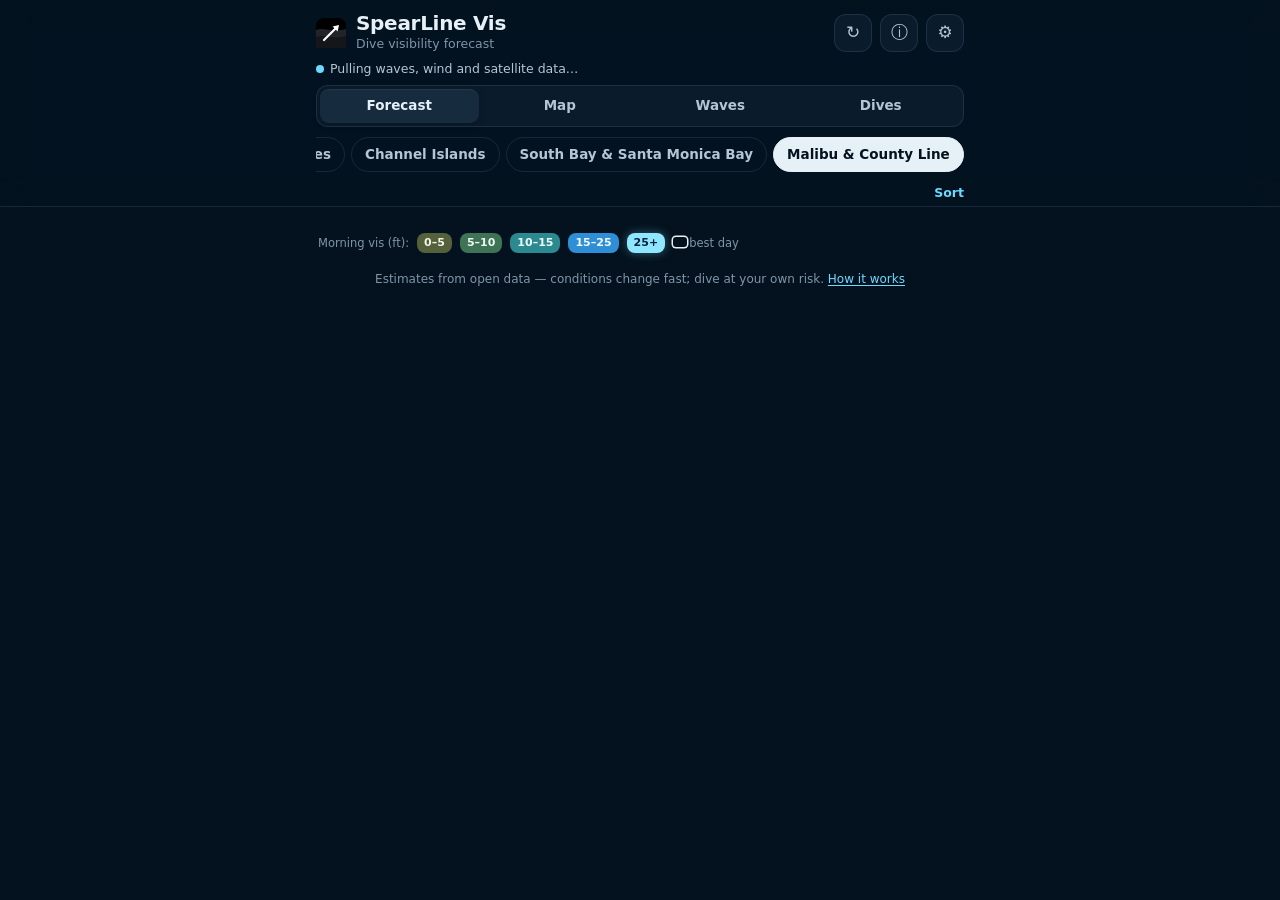
==== commit 2a0d0a1d: "Web app: whole California coast, area search, MPAs Co-Authored-By: Claude Opus 5.5 <noreply@anthropi" ====
--- a/app.html
+++ b/app.html
@@ -4,7 +4,7 @@
 <meta charset="utf-8">
 <meta name="viewport" content="width=device-width, initial-scale=1, viewport-fit=cover">
 <title>SpearLine Vis</title>
-<meta name="description" content="7-day underwater visibility forecast for Goleta, Ventura, Malibu, Palos Verdes, Catalina and the Channel Islands.">
+<meta name="description" content="7-day underwater visibility forecast for the California coast, San Diego to Crescent City.">
 <meta name="theme-color" content="#04121f">
 <meta name="apple-mobile-web-app-capable" content="yes">
 <meta name="mobile-web-app-capable" content="yes">
@@ -110,6 +110,14 @@
 .tabs::-webkit-scrollbar, .days::-webkit-scrollbar { display: none; }
 .tab { flex: none; border: 1px solid var(--line); background: transparent; padding: 7px 13px; border-radius: 999px; font-size: 13.5px; font-weight: 600; cursor: pointer; color: var(--ink-2); }
 .tab.on { background: var(--ink); color: var(--bg); border-color: var(--ink); }
+.tab.find { display: inline-flex; align-items: center; gap: 6px; color: var(--ink); border-color: var(--line-2); background: var(--surface); }
+.tab.find span { font-size: 12.5px; color: var(--ink-2); }
+#areaSearch { width: 100%; margin: 4px 0 8px; }
+.fresults { max-height: 60vh; overflow-y: auto; margin: 0 -4px; padding: 0 4px; }
+.fregion { font-size: 12px; font-weight: 700; color: var(--muted); margin: 12px 2px 4px; letter-spacing: .02em; }
+.frow { display: block; width: 100%; text-align: left; border: 1px solid var(--line); background: var(--surface); color: var(--ink); border-radius: 12px; padding: 9px 12px; margin: 5px 0; cursor: pointer; }
+.frow b { display: block; font-size: 15px; } .frow span { display: block; font-size: 12px; color: var(--muted); margin-top: 1px; }
+.frow.on { border-color: var(--accent); }
 .dayrow { display: flex; align-items: center; gap: 8px; }
 .days { flex: 1; min-width: 0; }
 .day { flex: none; border: 1px solid var(--line); background: var(--surface); border-radius: 12px; padding: 5px 9px; cursor: pointer; display: flex; flex-direction: column; align-items: center; line-height: 1.15; min-width: 50px; }
@@ -158,6 +166,14 @@
 .map { position: relative; height: max(360px, calc(100vh - 290px)); border-radius: var(--radius); overflow: hidden; background: var(--map-water); border: 1px solid var(--line); touch-action: none; user-select: none; -webkit-user-select: none; box-shadow: var(--shadow); }
 .map .tiles, .map .charts, .map .pins, .map .spins, .map .struct { position: absolute; inset: 0; }
 .map .struct { width: 100%; height: 100%; pointer-events: none; overflow: visible; }
+.map .mpas { position: absolute; inset: 0; width: 100%; height: 100%; overflow: visible; }
+.map .mpas polygon { stroke-width: 1.5; cursor: pointer; }
+.map .mpas .nt { fill: rgba(255,92,92,.16); stroke: #ff6b6b; }
+.map .mpas .lt { fill: rgba(255,201,74,.13); stroke: #ffc94a; stroke-dasharray: 5 3; }
+.map .pins, .map .spins, .map .apins { pointer-events: none; } .map .pin { pointer-events: auto; }
+.maplegend .mpak { display: inline-block; width: 14px; height: 10px; margin-right: 5px; vertical-align: -1px; border: 1.5px solid #ff6b6b; background: rgba(255,92,92,.2); border-radius: 2px; }
+.maplegend .mpak.lt { border: 1.5px dashed #ffc94a; background: rgba(255,201,74,.16); }
+.map .ctrl button.txt { font-size: 10.5px; font-weight: 750; letter-spacing: .02em; }
 .map .struct .slc { fill: none; stroke: #8d99a6; stroke-width: 3.5; stroke-linecap: round; stroke-linejoin: round; }
 .map .struct .area { stroke-width: 1.5; stroke-dasharray: 4 3; }
 .map .struct .area.seabed { fill: rgba(217,150,70,.28); stroke: #d99646; }
@@ -186,6 +202,16 @@
 .pin.spot.t-1 { background: #3a4b5c; color: #e6f0f7; }
 .pin.spot.t0 { background: var(--t0); color: var(--t0-ink); } .pin.spot.t1 { background: var(--t1); color: var(--t1-ink); } .pin.spot.t2 { background: var(--t2); color: var(--t2-ink); }
 .pin.spot.t3 { background: var(--t3); color: var(--t3-ink); } .pin.spot.t4 { background: var(--t4); color: var(--t4-ink); }
+.map.areamode .pins, .map.areamode .spins, .map.areamode .struct { display: none; }
+.map:not(.areamode) .apins { display: none; }
+.pin.area { padding: 4px 9px 4px 10px; border-radius: 999px; font: 650 12px/1.2 var(--sans, inherit); color: var(--ink); background: color-mix(in srgb, var(--solid) 88%, transparent);
+  border: 1px solid var(--line-2); box-shadow: 0 2px 8px rgba(0,0,0,.35); white-space: nowrap; display: inline-flex; gap: 6px; align-items: center; }
+.pin.area small { font-size: 10.5px; color: var(--muted); font-weight: 700; }
+.pin.area.on { border-color: var(--accent); box-shadow: 0 0 0 2px var(--accent); }
+.achips { flex-basis: 100%; display: flex; gap: 6px; overflow-x: auto; padding: 2px 0 4px; scrollbar-width: none; }
+.achips::-webkit-scrollbar { display: none; }
+.achip { flex: none; display: inline-flex; align-items: center; gap: 7px; border: 1px solid var(--line); background: var(--surface); color: var(--ink); border-radius: 999px; padding: 4px 11px 4px 4px; font-size: 12.5px; font-weight: 600; cursor: pointer; }
+.achip .cell { width: auto; min-width: 26px; padding: 2px 6px; font-size: 11.5px; }
 .map.far .pin.spot { min-width: 0; width: 13px; height: 13px; padding: 0; font-size: 0; border-radius: 50%; border-width: 1.5px; }
 .pin.dive { width: 18px; height: 18px; border-radius: 50% 50% 50% 0; transform: translate(-50%, -100%) rotate(-45deg); background: #ffc94a; border: 2px solid #3a2500; box-shadow: 0 2px 6px rgba(0,0,0,.5); }
 .pin.dive.caught { background: #ff8a5c; }
@@ -496,17 +522,226 @@
   // OpenStreetMap (© OpenStreetMap contributors, ODbL) except Refugio (en.wikipedia.org/wiki/Refugio_State_Beach).
   // o/facing/prof computed by tools/gather-area.mjs (AREA=goleta), same method as above. depth/S/R/vref are
   // STARTING ESTIMATES by analogy with the Malibu reef-and-sand shore spots; Goleta Beach is sandier and sits
-  // by the Goleta Slough outlet. mpa: inside the Campus Point SMCA (No-Take) per CDFW's boundary coordinates
-  // (119°53.600′ W to 119°50.650′ W); Campus Point itself sits on the east boundary line. Listed west to east.
+  // by the Goleta Slough outlet. MPA flags come from the CDFW boundary data (see MPA_DATA). Listed west to east.
   {id:'refugio', name:"Refugio State Beach", group:'Goleta / Gaviota', access:'shore', lat:34.4622, lon:-120.0725, o:[34.4597,-120.0714], facing:180, prof:'eeeeeeeeffffgghhiklmmptvZZtttssssZZsssssZsssZZZZZZZZZZqeeeeeeffffeeeeeee', depth:20, S:0.8, R:0.6, vref:20, tide:'9411340'},   // position: wikipedia
   {id:'el-capitan', name:"El Capitan", group:'Goleta / Gaviota', access:'shore', lat:34.4606, lon:-120.0231, o:[34.459,-120.0183], facing:172, prof:'eeefffffffgggfffghhhiijkxZvZssssssZZsssssZsssZZcccccccccccccccddddeeffee', depth:20, S:0.8, R:0.6, vref:20, tide:'9411340'},   // OSM relation/20572618
   {id:'haskells', name:"Haskell's Beach", group:'Goleta / Gaviota', access:'shore', lat:34.4267, lon:-119.9098, o:[34.424,-119.9124], facing:207, prof:'eeeffffeeeddddefffffffhjkZvtZssssrrrrZsssssZsstZZZZZZZZsqpkkjjhhgggggggg', depth:20, S:0.8, R:0.5, vref:20, tide:'9411340'},   // OSM way/550756083
-  {id:'ellwood', name:"Ellwood", group:'Goleta / Gaviota', access:'shore', lat:34.416, lon:-119.891, o:[34.4138,-119.8928], facing:209, prof:'gffffffffeeedeeffffffhhhxZvtZssssrrrrrssssssZstZZZZZZZZsrqpmlkhhgggggggg', depth:20, S:0.8, R:0.55, vref:20, tide:'9411340', mpa:'campus-point'},   // OSM way/550756082
-  {id:'coal-oil-point', name:"Coal Oil Point (Sands Beach)", group:'Goleta / Gaviota', access:'shore', lat:34.4072, lon:-119.8781, o:[34.4045,-119.8788], facing:194, prof:'eeeeeeeffghhhiijjkorssttxZvtZsssrrrrrrssssssZssZZZZZZZZsrqpnmmkjhhhggeee', depth:20, S:0.7, R:0.6, vref:20, tide:'9411340', mpa:'campus-point'},   // OSM node/649642300
-  {id:'isla-vista', name:"Isla Vista", group:'Goleta / Gaviota', access:'shore', lat:34.4071, lon:-119.8568, o:[34.4044,-119.8574], facing:185, prof:'eeeeeeefffffggggggnorsstxZvZZssssrrrrrZsssssZstZZZZZZZZsjiiihhhggggggggg', depth:20, S:0.8, R:0.55, vref:20, tide:'9411340', mpa:'campus-point'},   // OSM way/446746847
-  {id:'campus-point', name:"Campus Point", group:'Goleta / Gaviota', access:'shore', lat:34.4048, lon:-119.8441, o:[34.4021,-119.8439], facing:175, prof:'eeeehiiiijkkkklmmmnrrsstxZvZZssssrrrrrrsssssssstZZZZZZZsskjjhffffeeeeeee', depth:20, S:0.7, R:0.6, vref:20, tide:'9411340', mpa:'campus-point-edge'},   // OSM node/7891273200
+  {id:'ellwood', name:"Ellwood", group:'Goleta / Gaviota', access:'shore', lat:34.416, lon:-119.891, o:[34.4138,-119.8928], facing:209, prof:'gffffffffeeedeeffffffhhhxZvtZssssrrrrrssssssZstZZZZZZZZsrqpmlkhhgggggggg', depth:20, S:0.8, R:0.55, vref:20, tide:'9411340'},   // OSM way/550756082
+  {id:'coal-oil-point', name:"Coal Oil Point (Sands Beach)", group:'Goleta / Gaviota', access:'shore', lat:34.4072, lon:-119.8781, o:[34.4045,-119.8788], facing:194, prof:'eeeeeeeffghhhiijjkorssttxZvtZsssrrrrrrssssssZssZZZZZZZZsrqpnmmkjhhhggeee', depth:20, S:0.7, R:0.6, vref:20, tide:'9411340'},   // OSM node/649642300
+  {id:'isla-vista', name:"Isla Vista", group:'Goleta / Gaviota', access:'shore', lat:34.4071, lon:-119.8568, o:[34.4044,-119.8574], facing:185, prof:'eeeeeeefffffggggggnorsstxZvZZssssrrrrrZsssssZstZZZZZZZZsjiiihhhggggggggg', depth:20, S:0.8, R:0.55, vref:20, tide:'9411340'},   // OSM way/446746847
+  {id:'campus-point', name:"Campus Point", group:'Goleta / Gaviota', access:'shore', lat:34.4048, lon:-119.8441, o:[34.4021,-119.8439], facing:175, prof:'eeeehiiiijkkkklmmmnrrsstxZvZZssssrrrrrrsssssssstZZZZZZZsskjjhffffeeeeeee', depth:20, S:0.7, R:0.6, vref:20, tide:'9411340'},   // OSM node/7891273200
   {id:'goleta-beach', name:"Goleta Beach (pier)", group:'Goleta / Gaviota', access:'shore', lat:34.4166, lon:-119.8309, o:[34.4123,-119.8293], facing:164, prof:'ddeeegggggghhhhhikmmnsssxZvZsvssssrrrrrssssssZsZiihhhhhhhhggffffeeeeeeed', depth:15, S:1, R:0.9, vref:14, tide:'9411340'},   // OSM way/44580911
   {id:'more-mesa', name:"More Mesa", group:'Goleta / Gaviota', access:'shore', lat:34.418, lon:-119.8021, o:[34.4147,-119.8009], facing:181, prof:'eeeeeeeeffffgghhhhiiklssvZZZswssssrrrrrrsssssZttZZZllkkeeefffffffeeeeeee', depth:20, S:0.8, R:0.6, vref:20, tide:'9411340'},   // OSM way/250245534
+  /*COAST:BEGIN*/
+  // ── California coast (added Oct 2026, generated by tools/build-coast.mjs from data/coast/) ──────────
+  // Positions © OpenStreetMap contributors (ODbL). o/facing/prof computed like the spots above. depth/S/R/vref are
+  // STARTING ESTIMATES from the rules in tools/build-coast.mjs (bottom type from NOAA ENC, runoff from river mouths).
+  {id:'la-jolla-cove', name:"La Jolla Cove", group:'San Diego', access:'shore', lat:32.8505, lon:-117.2726, o:[32.8556,-117.2743], facing:318, prof:'onmmllkkkjjjiiiihhhhhhhggfffffeeeeeeeeeeeeefffffZZZZZZuuZZZvuxwvvuttsrqp', depth:25, S:0.6, R:0.36, vref:22, tide:'9410230'},   // node/369165378 · cove · 6 charted rock/kelp
+  {id:'la-jolla-shores-beach', name:"La Jolla Shores Beach", group:'San Diego', access:'shore', lat:32.8614, lon:-117.2553, o:[32.8644,-117.2607], facing:297, prof:'mkkjiiffffeeeeeeeedeeeeeeeedddddddeggggiiiiiiijZZZZZZZuuZZZuuxwvvutssrpo', depth:20, S:0.8, R:0.36, vref:18, tide:'9410230'},   // node/358787126 · beach · 3 charted rock/kelp
+  {id:'windansea-beach', name:"Windansea Beach", group:'San Diego', access:'shore', lat:32.8312, lon:-117.2811, o:[32.8299,-117.2859], facing:266, prof:'ppohhggffffeeeeeeeeeeeeeeeffffggnnZsZZZZZZZZZZZZZZZZZZuuvZZxuxwvvuttssrq', depth:25, S:0.6, R:0.38, vref:22, tide:'9410230'},   // node/358821914 · beach · 10 charted rock/kelp
+  {id:'wreck-alley', name:"Wreck Alley", group:'San Diego', access:'boat', lat:32.7736, lon:-117.2694, o:[32.7733,-117.2725], facing:265, prof:'lklkkkjjjjiiiiiiiiiiiiiiijijjiikllmZZZZZZZZZZZZZZZZZZZZuuwZwuwwwvuuttssl', depth:25, S:0.6, R:0.58, vref:22, tide:'9410196'},   // way/838730250 · reef · San Diego River 2.59 km
+  {id:'ocean-beach', name:"Ocean Beach", group:'San Diego', access:'shore', lat:32.7506, lon:-117.2527, o:[32.7509,-117.2591], facing:259, prof:'ffffggggfffffffeeeeeeeddcccddddeffgiiZZZZZZZZZZZZZZZZZZuuwZZvvwwvvutgggf', depth:20, S:0.8, R:0.77, vref:18, tide:'9410166'},   // relation/7102585 · beach · 3 charted rock/kelp · San Diego River 0.82 km
+  {id:'point-loma-ecological-reserve', name:"Point Loma Ecological Reserve", group:'San Diego', access:'shore', lat:32.6753, lon:-117.2404, o:[32.6711,-117.2335], facing:166, prof:'ilkjiihhjjkkklllfffffffgggggoppqZZZZZqZZZZZZZZffffeeeeeeeeeffffffggghiii', depth:25, S:0.6, R:0.37, vref:22, tide:'TWC0405'},   // node/358821898 · park · 44 charted rock/kelp
+  {id:'claiborne-cove', name:"Claiborne Cove", group:'San Diego', access:'shore', lat:32.7339, lon:-117.2567, o:[32.732,-117.2636], facing:270, prof:'nkjkiigfffffeeeeeeeeeeeeefffffgghijZZZZZZZZZZZZZZZZZZZZuuvZZxvxwvvuutssn', depth:25, S:0.6, R:0.56, vref:22, tide:'9410166'},   // node/369173903 · cove · 13 charted rock/kelp · San Diego River 2.89 km
+  {id:'tourmaline-beach', name:"Tourmaline Beach", group:'San Diego', access:'shore', lat:32.8041, lon:-117.2615, o:[32.8025,-117.2653], facing:245, prof:'fedddeeeeeeeedddddddddddeeeefffhjkllZZZZZZZZZZZZZZZZZZuuvZZxuxwvvgggffff', depth:20, S:0.8, R:0.45, vref:18, tide:'9410196'},   // node/13250207722 · beach · 5 charted rock/kelp
+  {id:'torrey-pines-city-beach', name:"Torrey Pines City Beach", group:'San Diego', access:'shore', lat:32.8773, lon:-117.2511, o:[32.8767,-117.2558], facing:283, prof:'jgfeeffffffeeeeeeeeeeeeeeeddddddddfggggjkkkkkZZZZZZZZZuuZZZuxxwvvutsrqpk', depth:20, S:0.8, R:0.36, vref:18, tide:'9410230'},   // node/358821913 · beach · 3 charted rock/kelp
+  {id:'mission-beach-park', name:"Mission Beach Park", group:'San Diego', access:'shore', lat:32.7804, lon:-117.2535, o:[32.778,-117.258], facing:266, prof:'ifdddddddeeeeedddddddddeeeeefffgghiijjjZZZZZZZZZZZZZZZZuuZZwuxwvvuutkkji', depth:15, S:1, R:0.59, vref:12, tide:'9410196'},   // node/358789210 · park · San Diego River 2.43 km
+  {id:'blacks-beach', name:"Black's Beach", group:'San Diego', access:'shore', lat:32.8997, lon:-117.2558, o:[32.8986,-117.2609], facing:267, prof:'ihhhhggffffeeeeeeeeeeefgggggghhiikkkllllZZZZZZZZZZZZZuuuwZZuxxwvuutsrqom', depth:15, S:1, R:0.35, vref:12, tide:'9410230'},   // relation/13990709 · beach · 1 charted rock/kelp
+  {id:'central-beach', name:"Central Beach", group:'San Diego', access:'shore', lat:32.6842, lon:-117.187, o:[32.6815,-117.1897], facing:202, prof:'eeeffffeedddddefffffffgggjklmnnopZZZZZqZZZZZZZZZZkklllkkkjjiihhhggffffee', depth:15, S:1, R:0.37, vref:12, tide:'9410170'},   // node/358845839 · beach
+  {id:'san-mateo-point', name:"San Mateo Point", group:'North County San Diego', access:'boat', lat:33.3864, lon:-117.5956, o:[33.3825,-117.596], facing:220, prof:'dddddeeeeefeeeeeeeegggjkmopqrsttZZZZZZZZZZZZZZuuuuZZZtttZwwxttoonmggdddd', depth:25, S:0.6, R:0.53, vref:22, tide:'TWC0419'},   // node/8792786991 · point · 3 charted rock/kelp
+  {id:'fletcher-cove-beach-park', name:"Fletcher Cove Beach Park", group:'North County San Diego', access:'shore', lat:32.9914, lon:-117.274, o:[32.9891,-117.2808], facing:257, prof:'jhhhhggffffeeeeeeeeeeeeeggggghhijloppZZZZZZZZZZZZZZZuuuZZZuxwxvuutsqplkk', depth:25, S:0.6, R:0.35, vref:22, tide:'9410230'},   // way/33068499 · park · 7 charted rock/kelp
+  {id:'moonlight-state-beach', name:"Moonlight State Beach", group:'North County San Diego', access:'shore', lat:33.0463, lon:-117.2967, o:[33.044,-117.3036], facing:253, prof:'ihhhhggfffffeeeeeeeeeeeeefffffglnpqqZZZZZZZZZZZZZZZZuuZZZZuxxwuutsrpolkj', depth:20, S:0.8, R:0.36, vref:18, tide:'9410230'},   // relation/18711707 · park · 3 charted rock/kelp
+  {id:'san-onofre-state-beach', name:"San Onofre State Beach", group:'North County San Diego', access:'shore', lat:33.3488, lon:-117.525, o:[33.3454,-117.528], facing:222, prof:'ffddddddeeeeeeddddddfffffikmorsstZZZZZZZZZZZZZZuuuuZZZttZxwxtnljjgffffff', depth:20, S:0.8, R:0.36, vref:18, tide:'TWC0419'},   // relation/13772969 · park · 2 charted rock/kelp
+  {id:'cardiff-state-beach', name:"Cardiff State Beach", group:'North County San Diego', access:'shore', lat:33.0313, lon:-117.2913, o:[33.028,-117.2927], facing:243, prof:'fddddddddeeedddddddddddddeeeeghkknppZZZZZZZZZZZZZZZZuuuZZZuxxwuutshgffff', depth:20, S:0.8, R:0.36, vref:18, tide:'9410230'},   // relation/7102483 · beach · 3 charted rock/kelp
+  {id:'grandview-surf-beach', name:"Grandview Surf Beach", group:'North County San Diego', access:'shore', lat:33.0791, lon:-117.311, o:[33.0772,-117.3158], facing:252, prof:'hgfeeeeefffeeeeeeeeeeeeeeeffffhjlqqtZZZZZZZZZZZZZZZuuuZwZuuwxwuusrpomlkh', depth:20, S:0.8, R:0.39, vref:18, tide:'9410230'},   // relation/7102486 · beach · 3 charted rock/kelp
+  {id:'ponto-beach', name:"Ponto Beach", group:'North County San Diego', access:'shore', lat:33.1081, lon:-117.3234, o:[33.1055,-117.3249], facing:248, prof:'dddddddddedddddddddddddddddeeehijqqZZZZZZZZZZZZZZZZuuuZwZuuwxvutsrnkjggg', depth:20, S:0.8, R:0.46, vref:18, tide:'9410230'},   // relation/6924587 · beach · 3 charted rock/kelp · Agua Hedionda Creek 4.79 km
+  {id:'shipwreck-shore', name:"Shipwreck Shore", group:'North County San Diego', access:'shore', lat:33.2961, lon:-117.47, o:[33.2928,-117.4727], facing:233, prof:'fdddddddeeeeddddddddfffffghilnrssZZZZZZZZZZZZZZZuuuuZZZtuZwxutqonljgffff', depth:20, S:0.8, R:0.38, vref:18, tide:'TWC0419'},   // node/8357030666 · beach · 3 charted rock/kelp
+  {id:'buccaneer-beach-park', name:"Buccaneer Beach Park", group:'North County San Diego', access:'shore', lat:33.1763, lon:-117.3684, o:[33.1728,-117.3703], facing:235, prof:'feddddddeeeeedddddddddddeeeeiinpqrZZZZZZZZZZZZZZZZuuuZZZuuxwxuusllhggfff', depth:15, S:1, R:0.87, vref:12, tide:'TWC0419'},   // way/44501105 · park · 1 charted rock/kelp · Buena Vista Creek 1.43 km
+  {id:'san-clemente-state-beach', name:"San Clemente State Beach", group:'North County San Diego', access:'shore', lat:33.4037, lon:-117.6047, o:[33.4019,-117.6107], facing:235, prof:'ggggggffffeeeeeeedddeeeeeggiiittZZZZZZZZZZZZZZuuuuZZZtttZwwxtnnnmliiihhg', depth:15, S:1, R:0.43, vref:12, tide:'TWC0419'},   // relation/4818940 · park
+  {id:'tamarack-beach', name:"Tamarack Beach", group:'North County San Diego', access:'shore', lat:33.1507, lon:-117.3483, o:[33.148,-117.3525], facing:238, prof:'gddddddddeeddddddddddffffghiikmnqrZZZZZZZZZZZZZZZZuuuZZZZuxwxuutrnliiggg', depth:15, S:1, R:0.78, vref:12, tide:'9410230'},   // way/463494353 · beach · 1 charted rock/kelp · Agua Hedionda Creek 0.89 km
+  {id:'church', name:"Church", group:'North County San Diego', access:'shore', lat:33.3791, lon:-117.5744, o:[33.3765,-117.5775], facing:208, prof:'eeefffffeeedddefffffffhhimoprsstZZZZZZZZZZZZZZuuuuZZZtttZwwhgggfffffffee', depth:15, S:1, R:0.52, vref:12, tide:'TWC0419'},   // way/294108745 · beach
+  {id:'shaws-cove', name:"Shaws Cove", group:'Orange County', access:'shore', lat:33.545, lon:-117.7987, o:[33.5423,-117.7989], facing:207, prof:'ddeeeeeeeffffeeeeehhiiiijklnouuZZZZZZZZZZZZuuuuZZssstZZZZwvgffffeeeeeeed', depth:25, S:0.6, R:0.46, vref:22, tide:'9410580'},   // node/369172549 · dive site · 26 charted rock/kelp
+  {id:'crescent-bay', name:"Crescent Bay", group:'Orange County', access:'shore', lat:33.5456, lon:-117.8023, o:[33.5424,-117.8025], facing:212, prof:'ddddeeeeeffffgggggiiijjjkkmntuuZZZZZZZZZZZZuuuuZZsssttZZZwvsrnffeeeeeddd', depth:25, S:0.6, R:0.44, vref:22, tide:'9410580'},   // node/369164627 · cove · 29 charted rock/kelp
+  {id:'divers-cove', name:"Divers Cove", group:'Orange County', access:'shore', lat:33.5445, lon:-117.7944, o:[33.542,-117.7975], facing:209, prof:'eeeeeeefeeedddddeghhhiiiijkmouuZZZZZZZZZZZZuuuuZZssstZZZZwvggfffffeeeeee', depth:25, S:0.6, R:0.47, vref:22, tide:'9410580'},   // node/369172547 · cove · 26 charted rock/kelp
+  {id:'woods-cove', name:"Woods Cove", group:'Orange County', access:'shore', lat:33.5261, lon:-117.77, o:[33.5228,-117.7727], facing:227, prof:'fdddddddeeeeddddddddfffffghkltuwZZZZZZZZZZZuuuuuZsssttZZZwZssolkkkhgffff', depth:25, S:0.6, R:0.41, vref:22, tide:'9410580'},   // node/369165409 · cove · 22 charted rock/kelp
+  {id:'little-corona-del-mar-beach', name:"Little Corona Del Mar Beach", group:'Orange County', access:'shore', lat:33.5898, lon:-117.8691, o:[33.5875,-117.8708], facing:205, prof:'dddddeeeeeeeeeeeeeefffffgipttuuZZZZZZZZZZZuuuuZssssstZZZwhggggggggggdddd', depth:25, S:0.6, R:0.55, vref:22, tide:'9410580'},   // relation/7099383 · beach · 38 charted rock/kelp
+  {id:'crystal-cove', name:"Crystal Cove", group:'Orange County', access:'shore', lat:33.5739, lon:-117.842, o:[33.571,-117.8445], facing:217, prof:'ffffffeeddddeefffffffggghhkptuuZZZZZZZZZZZuuuuZZsssstuZZwwsrlkhhhggggggf', depth:25, S:0.6, R:0.53, vref:22, tide:'9410580'},   // node/369172544 · cove · 30 charted rock/kelp
+  {id:'cameo-cove', name:"Cameo Cove", group:'Orange County', access:'shore', lat:33.5528, lon:-117.8167, o:[33.5499,-117.8173], facing:218, prof:'ddddeeeeeffffggggghhhhhhlmnotuuZZZZZZZZZZZZuuuuZsssstZZZZwZsrnmljggggfff', depth:25, S:0.6, R:0.46, vref:22, tide:'9410580'},   // node/369172545 · cove · 18 charted rock/kelp
+  {id:'dana-cove', name:"Dana Cove", group:'Orange County', access:'shore', lat:33.4622, lon:-117.7048, o:[33.4577,-117.71], facing:203, prof:'dddddddeeeeddddddddggggnooqssttwZZZZZZZZZZZZZuuuuZZssttZZwwgffeeeedddddd', depth:25, S:0.6, R:0.39, vref:22, tide:'TWC0419'},   // node/369164616 · cove · 31 charted rock/kelp
+  {id:'mussel-cove', name:"Mussel Cove", group:'Orange County', access:'shore', lat:33.4878, lon:-117.7353, o:[33.4851,-117.7375], facing:230, prof:'ddddddeeeeeddddddddgggghhiijkktwZZZZZZZZZZZZuuuuZZssstuZZwwtssponeeddddd', depth:25, S:0.6, R:0.46, vref:22, tide:'TWC0419'},   // node/369165821 · cove · 18 charted rock/kelp
+  {id:'the-pier-beach', name:"The Pier Beach", group:'Orange County', access:'shore', lat:33.42, lon:-117.6207, o:[33.4177,-117.6253], facing:227, prof:'gedddddeeeeeeddddddfffffiijjksttZZZZZZZZZZZZZZuuuuZZtttZZwwxnmmlljiihhgg', depth:25, S:0.6, R:0.43, vref:22, tide:'TWC0419'},   // way/389455903 · dive site · 6 charted rock/kelp
+  {id:'aliso-point', name:"Aliso Point", group:'Orange County', access:'boat', lat:33.5065, lon:-117.7509, o:[33.5029,-117.7526], facing:231, prof:'gdddddddeeedddddddddfffffghiituwZZZZZZZZZZZZuuuuZZssstZZZwvssppmmjhhhhgg', depth:25, S:0.6, R:0.48, vref:22, tide:'TWC0419'},   // node/9074782113 · point · 27 charted rock/kelp
+  {id:'cheneys-point', name:"Cheneys Point", group:'Orange County', access:'boat', lat:33.537, lon:-117.7806, o:[33.5348,-117.7852], facing:220, prof:'gfffgfffeeeeddddddffffffggikmtuwZZZZZZZZZZZuuuuZZsssttZZZwvsjjiihhhhhggg', depth:25, S:0.6, R:0.5, vref:22, tide:'9410580'},   // node/9074852176 · point · 28 charted rock/kelp
+  {id:'redondo-beach-state-park', name:"Redondo Beach State Park", group:'South Bay & Santa Monica Bay', access:'shore', lat:33.8272, lon:-118.3909, o:[33.8263,-118.396], facing:272, prof:'iiihhggffffeeeeeeeeeeeeeeeffffgghhiijjjjkllZZZZZuZZZZZZvuZwtrrrrrqqqoiii', depth:15, S:1, R:0.35, vref:12, tide:'9410777'},   // way/256671995 · beach · 1 charted rock/kelp
+  {id:'dume-cove', name:"Dume Cove", group:'South Bay & Santa Monica Bay', access:'shore', lat:34.0047, lon:-118.8015, o:[34.0027,-118.7993], facing:146, prof:'ffffffghkkllmnnoqqqqrrrrsswwxytttvuZZZZZtZZuuZZZZfffffffffffffefffffffff', depth:25, S:0.6, R:0.49, vref:22, tide:'9410840'},   // node/369165856 · cove · 24 charted rock/kelp
+  {id:'paradise-cove', name:"Paradise Cove", group:'South Bay & Santa Monica Bay', access:'shore', lat:34.0208, lon:-118.7843, o:[34.0186,-118.7824], facing:147, prof:'fffffffffgggiijmnqqqqrrrrsswxyutttuZZZZZZZZuuihgggggfffffffeedeeefffffff', depth:25, S:0.6, R:0.54, vref:22, tide:'9410840'},   // node/369165854 · cove · 11 charted rock/kelp
+  {id:'kellers-shelter', name:"Kellers Shelter", group:'South Bay & Santa Monica Bay', access:'shore', lat:34.0356, lon:-118.6768, o:[34.0335,-118.6747], facing:165, prof:'fffffffffggghhhijkoopppqqqrrrxZZtttuZZZZZZtZuuZZZZdddddddddddeeeffffffff', depth:25, S:0.6, R:0.52, vref:22, tide:'9410840'},   // node/369165782 · cove · 8 charted rock/kelp
+  {id:'amarillo-beach', name:"Amarillo Beach", group:'South Bay & Santa Monica Bay', access:'shore', lat:34.0304, lon:-118.7036, o:[34.0277,-118.703], facing:176, prof:'ffffffggggghhhijmopppqqqqrrrwxZttttuZZZZZZZZuZZZZZZnnmllkjigffeeeeefffff', depth:25, S:0.6, R:0.49, vref:22, tide:'9410840'},   // node/358796549 · beach · 20 charted rock/kelp
+  {id:'big-rock-beach', name:"Big Rock Beach", group:'South Bay & Santa Monica Bay', access:'shore', lat:34.0378, lon:-118.6213, o:[34.0346,-118.6208], facing:181, prof:'eeeeeeeeffffgfffffnnnoopppqqrrZZttttZZZZZZZZZuZZZZZZpoliihhggffffeeeeeee', depth:25, S:0.6, R:0.46, vref:22, tide:'9410840'},   // way/1092168329 · beach · 30 charted rock/kelp
+  {id:'castle-rock-beach', name:"Castle Rock Beach", group:'South Bay & Santa Monica Bay', access:'shore', lat:34.0407, lon:-118.5634, o:[34.0373,-118.5639], facing:188, prof:'ddeeeeeeeffffeeeeejjkllmmnoppqqrZttttZZZZZZtZuZZZZZZqpliihggffffeeeeeeed', depth:25, S:0.6, R:0.52, vref:22, tide:'9410840'},   // node/358818781 · beach · 12 charted rock/kelp
+  {id:'dan-blocker-county-beach', name:"Dan Blocker County Beach", group:'South Bay & Santa Monica Bay', access:'shore', lat:34.0314, lon:-118.7477, o:[34.0289,-118.7465], facing:163, prof:'eeffffffffggghhijkpqqqqrrrrswxZtttuZZZZZZtZZuZZZmlhhffffffeeeefffffffffe', depth:25, S:0.6, R:0.52, vref:22, tide:'9410840'},   // relation/14402194 · beach · 11 charted rock/kelp
+  {id:'las-tunas-beach', name:"Las Tunas Beach", group:'South Bay & Santa Monica Bay', access:'shore', lat:34.0391, lon:-118.5987, o:[34.0366,-118.5976], facing:178, prof:'eeeefffffffgggggghlmmnnooppqqrrZZttttZZZZZZZZuZZZZZZphhhfedddddeeefffeee', depth:25, S:0.6, R:0.55, vref:22, tide:'9410840'},   // relation/14401901 · beach · 28 charted rock/kelp
+  {id:'topanga-county-beach', name:"Topanga County Beach", group:'South Bay & Santa Monica Bay', access:'shore', lat:34.0388, lon:-118.5803, o:[34.0361,-118.5798], facing:182, prof:'fffffffffggghhhiiiklmmmnooppqqrZZttttZZZZZZtZuZZZZZZppkigffeeeeeefffffff', depth:25, S:0.6, R:0.54, vref:22, tide:'9410840'},   // way/1082415741 · beach · 23 charted rock/kelp
+  {id:'la-costa-beach', name:"La Costa Beach", group:'South Bay & Santa Monica Bay', access:'shore', lat:34.0372, lon:-118.6417, o:[34.0348,-118.643], facing:180, prof:'ddeeeeeeeeeeeeddddnoooppqqqrrrZZttttZZZZZZtZuuZZZZZZomkkihggffffeeeeeeed', depth:25, S:0.6, R:0.51, vref:22, tide:'9410840'},   // way/1082435163 · beach · 8 charted rock/kelp
+  {id:'bruces-beach', name:"Bruce’s Beach", group:'South Bay & Santa Monica Bay', access:'shore', lat:33.8944, lon:-118.4155, o:[33.8912,-118.4233], facing:248, prof:'hgffffffffeeeeeeeeeeeeffggggiikllnnoossssZZZZZZuZZZZZZZuZZrrrqqqqppnkkih', depth:15, S:1, R:0.35, vref:12, tide:'9410777'},   // way/541464076 · park
+  {id:'arroyo-burro-beach-county-park', name:"Arroyo Burro Beach County Park", group:'Santa Barbara & Carpinteria', access:'shore', lat:34.4032, lon:-119.7418, o:[34.3995,-119.7449], facing:202, prof:'eeeeeeeeeeddddddeggggghssxxvssZsrssrrrrrrsssstZtZZZZZZZnnmmkhhffffeeeeee', depth:25, S:0.6, R:0.55, vref:22, tide:'9411340'},   // way/44580800 · park · 17 charted rock/kelp
+  {id:'carpinteria-state-beach', name:"Carpinteria State Beach", group:'Santa Barbara & Carpinteria', access:'shore', lat:34.3914, lon:-119.5212, o:[34.3874,-119.5215], facing:205, prof:'ddddeeeeefffffeeeegggglmonrxvZwZsZZZvrrssrssssttZtZZZZZpponniiihgggggddd', depth:25, S:0.6, R:0.82, vref:22, tide:'9411270'},   // way/44580595 · park · 14 charted rock/kelp · Santa Monica Creek 1.79 km
+  {id:'hope-ranch-private-beach', name:"Hope Ranch Private Beach", group:'Santa Barbara & Carpinteria', access:'shore', lat:34.413, lon:-119.7763, o:[34.4098,-119.7763], facing:196, prof:'ddeeeeeeeffffggfffhhhikssxxvssZssssrrrrrrssssZttZZZZZZmmkkjjffffeeeeeeed', depth:25, S:0.6, R:0.39, vref:22, tide:'9411340'},   // node/358848299 · beach · 12 charted rock/kelp
+  {id:'leadbetter-beach', name:"Leadbetter Beach", group:'Santa Barbara & Carpinteria', access:'shore', lat:34.4009, lon:-119.6973, o:[34.3991,-119.6949], facing:154, prof:'eeeeffffffkkkllnnoopqqrssxxvZssZrrsrrrrrrrrsssZttZhhggggfeddddeeeffffeee', depth:25, S:0.6, R:0.49, vref:22, tide:'9411340'},   // way/446745489 · beach · 10 charted rock/kelp
+  {id:'east-beach', name:"East Beach", group:'Santa Barbara & Carpinteria', access:'shore', lat:34.4145, lon:-119.6748, o:[34.412,-119.6737], facing:163, prof:'eeeeeeefffffgghhjmooopqrssxvZZsZZrrssrrrrrssssZtiiiihiigffgggfffffeeeeee', depth:25, S:0.6, R:0.6, vref:22, tide:'9411340'},   // way/40117616 · beach · 7 charted rock/kelp · San Ysidro Creek 4.82 km
+  {id:'butterfly-beach', name:"Butterfly Beach", group:'Santa Barbara & Carpinteria', access:'shore', lat:34.4176, lon:-119.6351, o:[34.415,-119.6324], facing:174, prof:'dddddeegggfffggjkklmnnpqrsxvZZZsZZrrssrrrssssttttZZmllddddddddeeeeeedddd', depth:20, S:0.8, R:0.9, vref:18, tide:'9411340'},   // way/44486969 · beach · 5 charted rock/kelp · San Ysidro Creek 1.17 km
+  {id:'summerland-beach-cove', name:"Summerland Beach Cove", group:'Santa Barbara & Carpinteria', access:'shore', lat:34.4178, lon:-119.5917, o:[34.4151,-119.5926], facing:195, prof:'ddddddeeeeeddddddddggggoprsvZZZssZZrrssssssststZtZZZnnlkkjihhffeeeeddddd', depth:20, S:0.8, R:0.76, vref:18, tide:'9411340'},   // node/6403360922 · beach · 3 charted rock/kelp · San Ysidro Creek 2.83 km
+  {id:'santa-claus-beach', name:"Santa Claus Beach", group:'Santa Barbara & Carpinteria', access:'shore', lat:34.4074, lon:-119.5507, o:[34.4053,-119.5527], facing:212, prof:'fdddddddeeeeddddddddfffffghxvZwuZsZZrrsssssssttttZZZZZoonmjiiiihhhhgffff', depth:15, S:1, R:0.79, vref:12, tide:'9411270'},   // way/839964412 · beach · 1 charted rock/kelp · Santa Monica Creek 1.7 km
+  {id:'government-point', name:"Government Point", group:'Point Conception & Jalama', access:'boat', lat:34.4425, lon:-120.4526, o:[34.4398,-120.4522], facing:180, prof:'gggghhhhiiijjjjmprsuuuwuuttZssssZsrssZZZZZZZZZZZZZZZZZZZZZZjiiffeffggfff', depth:25, S:0.6, R:0.37, vref:22, tide:'9411399'},   // node/8996877916 · point · 10 charted rock/kelp
+  {id:'point-conception', name:"Point Conception", group:'Point Conception & Jalama', access:'boat', lat:34.4486, lon:-120.4717, o:[34.4447,-120.4709], facing:207, prof:'eeeeeeeeffffgghhhhhhhuwuuttZssssZsrsZZZZZZZZZZZZZZZZZZZZZZZZZZpffeeeeeee', depth:25, S:0.6, R:0.36, vref:22, tide:'9411406'},   // node/8989946117 · point · 17 charted rock/kelp
+  {id:'jalama-beach-county-park', name:"Jalama Beach County Park", group:'Point Conception & Jalama', access:'shore', lat:34.5068, lon:-120.4999, o:[34.5045,-120.5058], facing:238, prof:'gggggggfffeeeeeeeeeeeeeeeggggjmmZsssZZZZZZZZZZZZZZZZZZZZZZZZonnmlkkjjiig', depth:25, S:0.6, R:0.49, vref:22, tide:'TWC0473'},   // way/133589047 · park · 8 charted rock/kelp
+  {id:'trestle-beach', name:"Trestle Beach", group:'Point Conception & Jalama', access:'shore', lat:34.6085, lon:-120.6373, o:[34.612,-120.6407], facing:293, prof:'poooggffffeeeeeedddddeeeeeeeddddddefffffggZZZZZZZZZZZZZZZZZZZZZZZZwvuttr', depth:25, S:0.6, R:0.53, vref:22, tide:'TWC0473'},   // way/842676337 · beach · 13 charted rock/kelp
+  {id:'gaviota-beach', name:"Gaviota Beach", group:'Point Conception & Jalama', access:'shore', lat:34.4709, lon:-120.2244, o:[34.4673,-120.224], facing:178, prof:'ddeeeeeeeffffgghikopquuwxuttssZvsssssZsssZZZZZZZZZZZZonhhhggffffeeeeeeed', depth:25, S:0.6, R:0.53, vref:22, tide:'9411399'},   // relation/7080025 · beach · 7 charted rock/kelp
+  {id:'little-cojo-beach', name:"Little Cojo Beach", group:'Point Conception & Jalama', access:'shore', lat:34.459, lon:-120.3667, o:[34.4547,-120.3653], facing:176, prof:'eeeeeeeeffffgghiiqrsuuwxuttsZZssssZsrssZZZZZZZZZZZZZZlliihhggffffeeeeeee', depth:15, S:1, R:0.38, vref:12, tide:'9411399'},   // way/840019285 · beach · 1 charted rock/kelp
+  {id:'pirates-cove', name:"Pirates Cove", group:'Pismo & Avila', access:'shore', lat:35.175, lon:-120.7152, o:[35.1723,-120.7159], facing:190, prof:'ddeeeeeeeffffgghhhiiiijjknnnoooppqqZZZZZZZZZZZZZZZkllkkkkhggffffeeeeeeed', depth:25, S:0.6, R:0.35, vref:22, tide:'9412110'},   // node/369173953 · cove · 67 charted rock/kelp
+  {id:'tunnel-point', name:"Tunnel Point", group:'Pismo & Avila', access:'boat', lat:35.1759, lon:-120.7522, o:[35.1728,-120.7502], facing:143, prof:'dfffffggggghhhijiklllmnooooppppqqqtZZZZZhhihhhggggggggffffffffeeeddddddd', depth:25, S:0.6, R:0.37, vref:22, tide:'9412110'},   // node/4115191522 · point · 40 charted rock/kelp
+  {id:'avila-state-beach', name:"Avila State Beach", group:'Pismo & Avila', access:'shore', lat:35.1786, lon:-120.7341, o:[35.1746,-120.733], facing:175, prof:'eeeeeeeefeeeeedddfjjkllnnoooopppqqsZZZZZZZZZZZZjjjjjjjjiihhggffffeeeeeee', depth:25, S:0.6, R:0.36, vref:22, tide:'9412110'},   // node/358780087 · park · 49 charted rock/kelp
+  {id:'pismo-state-beach', name:"Pismo State Beach", group:'Pismo & Avila', access:'shore', lat:35.0941, lon:-120.6254, o:[35.0921,-120.6361], facing:263, prof:'jhhhhggfffffeeeeeeeeeeeeefffffgghhikmoZZZZZZZZZZZZZZZZZZZZZZpooooonmmmll', depth:15, S:1, R:0.52, vref:12, tide:'9412110'},   // relation/5192506 · park
+  {id:'pismo-beach', name:"Pismo Beach", group:'Pismo & Avila', access:'shore', lat:35.1176, lon:-120.6396, o:[35.1168,-120.6428], facing:252, prof:'jiihhhhggggfffffffffffgggghhhhiikkmnopZZZZZZZZZZZZZZZZZZZZZooonnmllllkjj', depth:15, S:1, R:0.42, vref:12, tide:'9412110'},   // relation/5192510 · beach
+  {id:'abalone-cove-morro-bay', name:"Abalone Cove", group:'Morro Bay & Cambria', access:'shore', lat:35.5569, lon:-121.1044, o:[35.5527,-121.1079], facing:239, prof:'gfdddddeeeeeedddddddddddeeeerrruwZZZZZZZZZZZZZZZZZZZZZZZZZZZZZppoonmkjgg', depth:25, S:0.6, R:0.44, vref:22, tide:'9412553'},   // node/369173880 · cove · 9 charted rock/kelp
+  {id:'corallina-cove', name:"Corallina Cove", group:'Morro Bay & Cambria', access:'shore', lat:35.2715, lon:-120.8969, o:[35.271,-120.9009], facing:282, prof:'pponnmkifffeeeeeeeeeeeeeeefffggghhhhZZZZZZZZZZZZZZZZZZZZZZZZZZZZZsrqqppp', depth:25, S:0.6, R:0.35, vref:22, tide:'9412110'},   // node/369172627 · cove · 132 charted rock/kelp
+  {id:'leffingwell-cove', name:"Leffingwell Cove", group:'Morro Bay & Cambria', access:'shore', lat:35.575, lon:-121.1146, o:[35.5726,-121.1178], facing:238, prof:'feddddeeeeeedddddddfffffffgghhiuwZZZZZZZZZZZZZZZZZZZZZZZZZZZZponnmhhgfff', depth:25, S:0.6, R:0.5, vref:22, tide:'9412553'},   // node/369172629 · cove · 6 charted rock/kelp
+  {id:'point-estero', name:"Point Estero", group:'Morro Bay & Cambria', access:'boat', lat:35.4618, lon:-121.0014, o:[35.4592,-121.0019], facing:201, prof:'eeeeeffffffghhhiiikklloooopppppquZZZZZZZZZZZZZZZZZZZZZZZZZZZZZffffffeeee', depth:25, S:0.6, R:0.39, vref:22, tide:'9412553'},   // node/9807040353 · point · 70 charted rock/kelp
+  {id:'point-piedras-blancas', name:"Point Piedras Blancas", group:'Morro Bay & Cambria', access:'boat', lat:35.6652, lon:-121.2848, o:[35.6623,-121.2841], facing:194, prof:'ddeeeeeeeffffgghijkkkknoppqssuvwZZZZZZZZZZZZZZZZZZZZZZZZZZZgffffeeeeeeed', depth:25, S:0.6, R:0.38, vref:22, tide:'9412553'},   // node/9807040355 · point · 7 charted rock/kelp
+  {id:'san-simeon-point', name:"San Simeon Point", group:'Morro Bay & Cambria', access:'boat', lat:35.636, lon:-121.195, o:[35.6342,-121.1927], facing:190, prof:'hhhhhhhhhhiiiiiijjjjjjkkllnnssuvZZZZZZZZZZZZZZZZZZZZZZZZfeddddddeeffgghh', depth:25, S:0.6, R:0.46, vref:22, tide:'9412553'},   // node/9807040354 · point · 5 charted rock/kelp
+  {id:'north-point-natural-area', name:"North Point Natural Area", group:'Morro Bay & Cambria', access:'shore', lat:35.4068, lon:-120.8713, o:[35.4029,-120.8756], facing:253, prof:'igedddddeeeeeeddddddfffffggggghijkkknoZZZZZZZZZZZZZZZZZZZZZZoonmmmmlkjii', depth:25, S:0.6, R:0.5, vref:22, tide:'9412110'},   // way/328853341 · park · 14 charted rock/kelp
+  {id:'cayucos-state-beach', name:"Cayucos State Beach", group:'Morro Bay & Cambria', access:'shore', lat:35.4469, lon:-120.9047, o:[35.4445,-120.9063], facing:209, prof:'eeeeeeefffffeeeeefffffgghhjjklmnnoppZZZZZZZZZZZZZZZZZZZljhhggfffffeeeeee', depth:25, S:0.6, R:0.53, vref:22, tide:'9412110'},   // way/39662111 · beach · 74 charted rock/kelp
+  {id:'morro-rock-beach', name:"Morro Rock Beach", group:'Morro Bay & Cambria', access:'shore', lat:35.3743, lon:-120.8637, o:[35.3775,-120.8704], facing:281, prof:'kiihggfffeeeedddddddddddeeeeeeeedddddddddeZZZZZZZZZZZZZZZZZZZZoonnnnnmlk', depth:25, S:0.6, R:0.4, vref:22, tide:'9412110'},   // way/43703244 · beach · 18 charted rock/kelp
+  {id:'morro-dunes-natural-preserve', name:"Morro Dunes Natural Preserve", group:'Morro Bay & Cambria', access:'shore', lat:35.3275, lon:-120.8662, o:[35.3272,-120.8728], facing:283, prof:'nkkkihffeeeedddddddddddddeeeeddddddegggkmZZZZZZZZZZZZZZZZZZZZZZsqppooooo', depth:15, S:1, R:0.35, vref:12, tide:'9412110'},   // relation/5193367 · beach · 1 charted rock/kelp
+  {id:'jade-cove', name:"Jade Cove", group:'Big Sur', access:'shore', lat:35.9036, lon:-121.4638, o:[35.9037,-121.4688], facing:266, prof:'gggfedddcddddeeeeeeeeeeedddccdddeiiiihhZZZZZZZZZZZZZZZZZZZZZZZZZspooohhg', depth:25, S:0.6, R:0.46, vref:22, tide:'9412802'},   // node/369172635 · cove · 10 charted rock/kelp
+  {id:'grimes-point', name:"Grimes Point", group:'Big Sur', access:'boat', lat:36.2052, lon:-121.7388, o:[36.203,-121.74], facing:213, prof:'dddddddddedddddddddddgghjjloprwZZZZZZZZZZZZZZZZZZZZZZZZZZZZZiihhdddddddd', depth:25, S:0.6, R:0.47, vref:22, tide:'9412802'},   // node/9807038241 · point · 11 charted rock/kelp
+  {id:'hurricane-point', name:"Hurricane Point", group:'Big Sur', access:'boat', lat:36.3569, lon:-121.9066, o:[36.3593,-121.9113], facing:264, prof:'liiihggfffffeeeeeeeeeeeeeeedddddelmZZZZZZZZZZZZZZZZZZZZZZZZZZZZZZZZuttom', depth:25, S:0.6, R:0.64, vref:22, tide:'9413375'},   // node/9807038242 · point · 69 charted rock/kelp · Little Sur River 3.11 km
+  {id:'kasler-point', name:"Kasler Point", group:'Big Sur', access:'boat', lat:36.4111, lon:-121.9165, o:[36.4079,-121.9203], facing:256, prof:'jeddddddeeeeddddddddffffffgghjkkkkmZZZZZZZZZZZZZZZZZZZZZZZZZZZZZZZxutolk', depth:25, S:0.6, R:0.5, vref:22, tide:'9413375'},   // node/9807038244 · point · 51 charted rock/kelp
+  {id:'lopez-point', name:"Lopez Point", group:'Big Sur', access:'boat', lat:36.0206, lon:-121.5671, o:[36.0173,-121.5669], facing:205, prof:'ddeeeeeeeffffgghiijjklmmnnnoopvwZZZZZZZZZZZZZZZZZZZZZZZZZZZZZZggeeeeeeed', depth:25, S:0.6, R:0.38, vref:22, tide:'9412802'},   // node/9807040360 · point · 9 charted rock/kelp
+  {id:'point-sur', name:"Point Sur", group:'Big Sur', access:'boat', lat:36.3067, lon:-121.903, o:[36.3095,-121.9053], facing:275, prof:'lllkjiihhggfffffdddddddddeeedddddddeZZZZZZZZZZZZZZZZZZZZZZZZZZZZZZZwttpo', depth:25, S:0.6, R:0.55, vref:22, tide:'9413375'},   // node/503825689 · point · 61 charted rock/kelp · Little Sur River 3.11 km
+  {id:'soberanes-point', name:"Soberanes Point", group:'Big Sur', access:'boat', lat:36.4492, lon:-121.9292, o:[36.4484,-121.9335], facing:256, prof:'jiiiiggffffeeeeeeeeeeeeeeeffhijkknpZZZZZZZZZZZZZZZZZZZZZZZZZZZZZZZxttnkj', depth:25, S:0.6, R:0.47, vref:22, tide:'9413375'},   // node/9807038246 · point · 51 charted rock/kelp
+  {id:'point-sierra-nevada', name:"Point Sierra Nevada", group:'Big Sur', access:'boat', lat:35.7138, lon:-121.3154, o:[35.7138,-121.3188], facing:263, prof:'hhhhedddccdddeeeeeeeeeegddddcdddefgZZZZZZZZZZZZZZZZZZZZZZZZZZZZZZqponnll', depth:25, S:0.6, R:0.48, vref:22, tide:'9412553'},   // node/9807040356 · point · 8 charted rock/kelp
+  {id:'breaker-point', name:"Breaker Point", group:'Big Sur', access:'boat', lat:35.7438, lon:-121.3184, o:[35.7423,-121.3235], facing:259, prof:'iiiihggffffeeeeeeeeeeeeeeeggghhhhhiZZZZZZZZZZZZZZZZZZZZZZZZZZZZZtpnmmjii', depth:25, S:0.6, R:0.42, vref:22, tide:'9412553'},   // node/9807040357 · point · 7 charted rock/kelp
+  {id:'gamboa-point', name:"Gamboa Point", group:'Big Sur', access:'boat', lat:36.0496, lon:-121.5908, o:[36.0479,-121.5959], facing:243, prof:'ihgggggfffeeeeeeeeeeffffiiiiijwxZZZZZZZZZZZZZZZZZZZZZZZZZZZZZZZZqpolkjjj', depth:25, S:0.6, R:0.46, vref:22, tide:'9412802'},   // node/9807040361 · point · 6 charted rock/kelp
+  {id:'cape-san-martin', name:"Cape San Martin", group:'Big Sur', access:'boat', lat:35.889, lon:-121.4637, o:[35.8845,-121.4675], facing:220, prof:'eeeeeeeeeeddddddefffffffijjppqvwZZZZZZZZZZZZZZZZZZZZZZZZZZZZZZZfffeeeeee', depth:25, S:0.6, R:0.46, vref:22, tide:'9412802'},   // node/9807040359 · point · 5 charted rock/kelp
+  {id:'mcway-cove', name:"McWay Cove", group:'Big Sur', access:'shore', lat:36.1583, lon:-121.6732, o:[36.1555,-121.6751], facing:228, prof:'gddddddddeeddddddddddffffggjknwxZZZZZZZZZZZZZZZZZZZZZZZZZZZZZonkjihhhhgg', depth:25, S:0.6, R:0.53, vref:22, tide:'9412802'},   // node/369173936 · cove · 2 charted rock/kelp
+  {id:'san-carlos-beach', name:"San Carlos Beach", group:'Monterey & Carmel', access:'shore', lat:36.6101, lon:-121.8955, o:[36.6152,-121.8938], facing:26, prof:'rrqqqpooonnmmlllkkkkkjjjjjiigggggeedddeeeeeeefffeeeeeeeeeeeeegghZtsrrrrr', depth:25, S:0.6, R:0.35, vref:22, tide:'9413450'},   // relation/7037895 · beach · 45 charted rock/kelp
+  {id:'mcabee-beach', name:"McAbee Beach", group:'Monterey & Carmel', access:'shore', lat:36.6159, lon:-121.8993, o:[36.6199,-121.8974], facing:26, prof:'rrrqqqpoonnnmmmlllkkkkkkkjjjjihhgggggdddddeeeeeddddddddfffffggZZZtsrrrrr', depth:25, S:0.6, R:0.35, vref:22, tide:'9413450'},   // relation/7037904 · beach · 39 charted rock/kelp
+  {id:'lovers-point-park', name:"Lover's Point Park", group:'Monterey & Carmel', access:'shore', lat:36.6257, lon:-121.9166, o:[36.63,-121.9151], facing:30, prof:'rrrqqqqpoooonnnnmmmmmllllhggggggffffdddddeeeeeffffffffgggggggghZZtsrrrrr', depth:25, S:0.6, R:0.35, vref:22, tide:'9413450'},   // relation/16861626 · park · 36 charted rock/kelp
+  {id:'monastery-beach', name:"Monastery Beach", group:'Monterey & Carmel', access:'shore', lat:36.5244, lon:-121.9273, o:[36.531,-121.9342], facing:297, prof:'hhggggggfgggggggggfggggggggggggggggggggggggghihhiijjZZZZZZZZZZZZZlklllkk', depth:25, S:0.6, R:0.47, vref:22, tide:'9413375'},   // way/36981154 · beach · 78 charted rock/kelp
+  {id:'bluefish-cove', name:"Bluefish Cove", group:'Monterey & Carmel', access:'shore', lat:36.5215, lon:-121.9434, o:[36.5292,-121.9451], facing:323, prof:'lkkkkjiiiiiiiiiiiiiiiiihhgggggggggggffffffffgggghhhhhZZZZZZZZZZZZZwllkkl', depth:25, S:0.6, R:0.42, vref:22, tide:'9413375'},   // node/369162112 · cove · 52 charted rock/kelp
+  {id:'stillwater-cove', name:"Stillwater Cove", group:'Monterey & Carmel', access:'shore', lat:36.5649, lon:-121.9417, o:[36.5602,-121.9448], facing:214, prof:'fffffffeeddddddddddgghhhhiiiiiijlllllllkZZZZZZZZZZZZZZggggggffgggghgffff', depth:25, S:0.6, R:0.36, vref:22, tide:'9413375'},   // node/369163725 · cove · 59 charted rock/kelp
+  {id:'midway-point', name:"Midway Point", group:'Monterey & Carmel', access:'boat', lat:36.5671, lon:-121.9641, o:[36.5651,-121.9663], facing:229, prof:'ffffedeeeeffeeeeeeeffffghkklmmlllllZZZZZZZZZZZZZZZZZZZZZZZZZZZZZgggfffff', depth:25, S:0.6, R:0.36, vref:22, tide:'9413375'},   // node/621660327 · point · 61 charted rock/kelp
+  {id:'yankee-point', name:"Yankee Point", group:'Monterey & Carmel', access:'boat', lat:36.4911, lon:-121.9448, o:[36.4894,-121.9483], facing:256, prof:'iifeeeefffeeeeeedddddeeeeeeffffgloZZZZZZZZZZZZZZZZZZZZZZZZZZZZZZZZxtsnkk', depth:25, S:0.6, R:0.36, vref:22, tide:'9413375'},   // node/9807038245 · point · 78 charted rock/kelp
+  {id:'carmel-beach-city-park', name:"Carmel Beach City Park", group:'Monterey & Carmel', access:'shore', lat:36.5508, lon:-121.9299, o:[36.5493,-121.9361], facing:257, prof:'hhhhhggffffeeeeeeeeeeeeeeeeddddddefkkkkkkkkkZZZZZZZZZZZZZZZZZjjjjjjjhiih', depth:25, S:0.6, R:0.39, vref:22, tide:'9413375'},   // relation/7036988 · park · 59 charted rock/kelp
+  {id:'point-pinos-lighthouse-reservation', name:"Point Piños Lighthouse Reservation", group:'Monterey & Carmel', access:'shore', lat:36.6334, lon:-121.9331, o:[36.6313,-121.944], facing:291, prof:'rrrreedddcdddeeeeeeeeeeedddddddeefggggjjjjjZZZZZZZZZZZZZZZZZZZZZZZsrrrrr', depth:25, S:0.6, R:0.35, vref:22, tide:'9413450'},   // way/36809373 · park · 28 charted rock/kelp
+  {id:'asilomar-state-beach', name:"Asilomar State Beach", group:'Monterey & Carmel', access:'shore', lat:36.6189, lon:-121.9418, o:[36.6196,-121.9479], facing:304, prof:'rrrrihfffeeedddddddddddddeeeffffffffggghhhhhihhZZZZZZZZZZZZZZZZZZZtsrrrr', depth:25, S:0.6, R:0.35, vref:22, tide:'9413450'},   // way/1006897417 · beach · 37 charted rock/kelp
+  {id:'fan-shell-beach', name:"Fan Shell Beach", group:'Monterey & Carmel', access:'shore', lat:36.5825, lon:-121.9683, o:[36.5872,-121.9735], facing:318, prof:'rsrrrjjiiggggfffffeeeeeeeeeeedddddddddddddddeeefffZZZZZZZZZZZZZZZZwsssrr', depth:25, S:0.6, R:0.35, vref:22, tide:'9413450'},   // way/346749881 · beach · 94 charted rock/kelp
+  {id:'natural-bridges-state-beach', name:"Natural Bridges State Beach", group:'Santa Cruz', access:'shore', lat:36.9544, lon:-122.0597, o:[36.9472,-122.0597], facing:181, prof:'eeeeeeeeffffgghhmmppppqqqqqrrrrrrrrZZZZZZZZZZZZZZZZZZZZZZhhggffffeeeeeee', depth:25, S:0.6, R:0.64, vref:22, tide:'9413745'},   // way/479597141 · park · 15 charted rock/kelp · San Lorenzo River 4.62 km
+  {id:'mitchell-cove', name:"Mitchell Cove", group:'Santa Cruz', access:'shore', lat:36.9522, lon:-122.0402, o:[36.9495,-122.0394], facing:177, prof:'eeeeeeefffffgghhllooppppqqqqrrrrrrrZZZZZZZZZZZZZZZZZZZZgffffffffffeeeeee', depth:25, S:0.6, R:0.75, vref:22, tide:'9413745'},   // node/369173947 · cove · 14 charted rock/kelp · San Lorenzo River 2.91 km
+  {id:'soquel-cove', name:"Soquel Cove", group:'Santa Cruz', access:'shore', lat:36.9658, lon:-121.9308, o:[36.9631,-121.9311], facing:184, prof:'iiiiiiiiiiiiiijjjjkkkllmmnnopqqqrrrrrrZZZZZZZZZZZZZlkkkjkjjijiiiiiiiiiii', depth:25, S:0.6, R:0.7, vref:22, tide:'9413745'},   // node/369165862 · cove · 16 charted rock/kelp · Soquel Creek 2.11 km
+  {id:'sunny-cove', name:"Sunny Cove", group:'Santa Cruz', access:'shore', lat:36.96, lon:-121.9896, o:[36.9573,-121.9896], facing:194, prof:'ddeeeeeeefffffffffgggghhhpqqqqrrrrrrZZZZZZZZZZZZZZZZZkkddddddeeeeeeeeeed', depth:25, S:0.6, R:0.78, vref:22, tide:'9413745'},   // node/369172617 · cove · 6 charted rock/kelp · San Lorenzo River 2.15 km
+  {id:'ano-nuevo-point', name:"Año Nuevo Point", group:'Santa Cruz', access:'boat', lat:37.1163, lon:-122.3303, o:[37.112,-122.329], facing:189, prof:'eeeeeeefffffgghijjkkkkllmmnotttuZZZZZZZZZZZZZZgggfggZZZZZZZZZfffffeeeeee', depth:25, S:0.6, R:0.41, vref:22, tide:'9413878'},   // node/5805921236 · point · 8 charted rock/kelp
+  {id:'pleasure-point-beach-county-park', name:"Pleasure Point Beach County Park", group:'Santa Cruz', access:'shore', lat:36.9581, lon:-121.9686, o:[36.955,-121.9665], facing:156, prof:'dddddggjjklllllmmmmnnnnoooppqqqrrrrrrZZZZZZZZZZZZZZgggeeeeeeeefeeeeedddd', depth:25, S:0.6, R:0.7, vref:22, tide:'9413745'},   // way/281225019 · park · 19 charted rock/kelp · Soquel Creek 2.25 km
+  {id:'shark-fin-cove', name:"Shark Fin Cove", group:'Santa Cruz', access:'shore', lat:37.0033, lon:-122.1864, o:[37.0004,-122.1882], facing:222, prof:'ffedddddeeeeeeedddddddeeeeessssstZZZZZZZZZZZZZZZZZZZZZZZZZZZZZjihhffffff', depth:25, S:0.6, R:0.51, vref:22, tide:'9413745'},   // node/13591811729 · cove · 1 charted rock/kelp
+  {id:'capitola-beach', name:"Capitola Beach", group:'Santa Cruz', access:'shore', lat:36.9714, lon:-121.9519, o:[36.9697,-121.9476], facing:161, prof:'eeeeeeeehhiiijjjjkklllmmnnoppqqqrrrrrZZZZZZZZZZiiihhgggedddddddeeeeeeeee', depth:25, S:0.6, R:0.93, vref:22, tide:'9413745'},   // way/35343873 · beach · 18 charted rock/kelp · Soquel Creek 0.47 km
+  {id:'sand-plant-beach', name:"Sand Plant Beach", group:'Santa Cruz', access:'shore', lat:36.9546, lon:-122.0911, o:[36.9496,-122.0898], facing:190, prof:'eeeeeeeeffffgghhiipppqqqrrrrrrrrrrZZZZZZZZZZZZZZZZZZZZZZZZZihhfffeeeeeee', depth:25, S:0.6, R:0.52, vref:22, tide:'9413745'},   // way/37022887 · beach · 9 charted rock/kelp
+  {id:'santa-cruz-main-beach', name:"Santa Cruz Main Beach", group:'Santa Cruz', access:'shore', lat:36.9629, lon:-122.0183, o:[36.9599,-122.0162], facing:163, prof:'ddddeeeeeffffgghhhiikopppqqqqrrrrrrrZZZZZZZZZZhhhgggggggggggffffeeeeeddd', depth:25, S:0.6, R:0.96, vref:22, tide:'9413745'},   // relation/7063036 · beach · 9 charted rock/kelp · San Lorenzo River 0.59 km
+  {id:'greyhound-rock-beach', name:"Greyhound Rock Beach", group:'Santa Cruz', access:'shore', lat:37.0801, lon:-122.2673, o:[37.0777,-122.2703], facing:235, prof:'gedddddeeeeedddddddfffffffgghjstZZZZZZZZZZZZZZZZZZZZZZZZZZZZmZmmmljjhhgg', depth:25, S:0.6, R:0.48, vref:22, tide:'9413878'},   // way/677165879 · beach · 6 charted rock/kelp
+  {id:'three-mile-beach', name:"Three Mile Beach", group:'Santa Cruz', access:'shore', lat:36.9617, lon:-122.1127, o:[36.9576,-122.1137], facing:206, prof:'ddddddeeeeffeeeeeeeffffqrrrrrssrrtZZZZZZZZZZZZZZZZZZZZZZZZZZjigggggfdddd', depth:25, S:0.6, R:0.55, vref:22, tide:'9413745'},   // node/358849224 · beach · 6 charted rock/kelp
+  {id:'whalers-cove', name:"Whaler's Cove", group:'San Mateo Coast', access:'shore', lat:37.1825, lon:-122.3912, o:[37.1798,-122.3914], facing:213, prof:'ddeeeeeeeffffgghhhhhhiiikkkklmnuZZZZZZZZZZZZZZZZZZZZZZZZZZZZffffeeeeeeed', depth:25, S:0.6, R:0.44, vref:22, tide:'9413878'},   // node/5805582930 · cove · 11 charted rock/kelp
+  {id:'edun-cove', name:"Edun Cove", group:'San Mateo Coast', access:'shore', lat:37.5652, lon:-122.5158, o:[37.5638,-122.5211], facing:264, prof:'hhfffffffffeeeeeeeeeeeeeeeffffghihiikZZZZZZZZZZZZZZZZZZZZZsZZZZZttsrrrkh', depth:25, S:0.6, R:0.45, vref:22, tide:'9414402'},   // node/369172623 · cove · 7 charted rock/kelp
+  {id:'chumps-reef', name:"Chump's Reef", group:'San Mateo Coast', access:'boat', lat:37.6111, lon:-122.498, o:[37.6119,-122.5032], facing:294, prof:'mgggggfffeeeeeedddddddeeeeedddddddefffffiiiiijjkZZZZZZZZZZZZZZZstsrrrqqq', depth:25, S:0.6, R:0.39, vref:22, tide:'9414391'},   // way/1097022568 · reef · 10 charted rock/kelp
+  {id:'pillar-point', name:"Pillar Point", group:'San Mateo Coast', access:'boat', lat:37.496, lon:-122.4982, o:[37.4939,-122.5003], facing:226, prof:'eeffffffeeeeddeffffffflllmmmmnopqqZZZZZZZZZZZZZZZZZZZZZZZZZZtZZZZttifffe', depth:25, S:0.6, R:0.37, vref:22, tide:'9414402'},   // node/13152744914 · point · 74 charted rock/kelp
+  {id:'bolsa-point', name:"Bolsa Point", group:'San Mateo Coast', access:'boat', lat:37.196, lon:-122.405, o:[37.1925,-122.4055], facing:240, prof:'dddddeeeeeeeeddddddfffffgghhhhtuZZZZZZZZZZZZZZZZZZZZZZZZZZZZZZZZZZuedddd', depth:25, S:0.6, R:0.52, vref:22, tide:'9413878'},   // node/6368911283 · point · 7 charted rock/kelp
+  {id:'franklin-point', name:"Franklin Point", group:'San Mateo Coast', access:'boat', lat:37.1498, lon:-122.3601, o:[37.1475,-122.3619], facing:238, prof:'dddddeeeeeffffffeeegggiiiijkkkklZZZZZZZZZZZZZZZZZZZZZZZZZZZZZZZZZlllkkdd', depth:25, S:0.6, R:0.45, vref:22, tide:'9413878'},   // node/5805921235 · point · 5 charted rock/kelp
+  {id:'half-moon-bay-station-beach', name:"Half Moon Bay Station Beach", group:'San Mateo Coast', access:'shore', lat:37.4597, lon:-122.4453, o:[37.4587,-122.4507], facing:256, prof:'igfffffffeeeeeedddddddeeeeeefffgghiZZZZZZZZZZZZZZZZZZZZZZZZZZZZlllllllkk', depth:25, S:0.6, R:0.43, vref:22, tide:'9414402'},   // node/358831064 · park · 14 charted rock/kelp
+  {id:'moss-beach-park', name:"Moss Beach Park", group:'San Mateo Coast', access:'shore', lat:37.5273, lon:-122.5119, o:[37.5202,-122.5208], facing:249, prof:'igfddddeeeeeeeeedddffffffgggikpqqZZZZZZZZZZZZZZZZZZZZZZZZZZsZZZZtttsssri', depth:25, S:0.6, R:0.52, vref:22, tide:'9414402'},   // way/39334977 · park · 37 charted rock/kelp
+  {id:'manhattan-beach', name:"Manhattan Beach", group:'San Mateo Coast', access:'shore', lat:37.4308, lon:-122.44, o:[37.4285,-122.4461], facing:251, prof:'hhfffffffffeeeeeeeeeeeffghhhhijllopZZZZZZZZZZZZZZZZZZZZZZZZZZZZZZtnnnnmh', depth:25, S:0.6, R:0.39, vref:22, tide:'9414402'},   // node/358821565 · beach · 26 charted rock/kelp
+  {id:'montara-state-beach', name:"Montara State Beach", group:'San Mateo Coast', access:'shore', lat:37.5506, lon:-122.5146, o:[37.5502,-122.5207], facing:274, prof:'jjihgghggggeeeedddddddeeeeeeeeeeeeeghhZZZZZZZZZZZZZZZZZZZZZZZZZZttssrrrl', depth:25, S:0.6, R:0.5, vref:22, tide:'9414402'},   // way/218110772 · beach · 8 charted rock/kelp
+  {id:'bean-hollow-state-beach', name:"Bean Hollow State Beach", group:'San Mateo Coast', access:'shore', lat:37.2443, lon:-122.4184, o:[37.243,-122.4234], facing:267, prof:'ponjgggfffeeeeeeeeeeeeeeeeegghhhkZZZZZZZZZZZZZZZZZZZZZZZZZZZZZZZZZuutrqp', depth:25, S:0.6, R:0.38, vref:22, tide:'9413878'},   // way/39902416 · beach · 6 charted rock/kelp
+  {id:'arroyo-de-los-frijoles-beach', name:"Arroyo De Los Frijoles Beach", group:'San Mateo Coast', access:'shore', lat:37.2258, lon:-122.4094, o:[37.2205,-122.4132], facing:255, prof:'ffeddddddeeeeeedddddddeeeeeffffgghZZZZZZZZZZZZZZZZZZZZZZZZZZZZZtZZuutfff', depth:20, S:0.8, R:0.39, vref:18, tide:'9413878'},   // node/358761123 · beach · 4 charted rock/kelp
+  {id:'bonita-cove', name:"Bonita Cove", group:'San Francisco & Marin', access:'shore', lat:37.8222, lon:-122.5178, o:[37.8197,-122.5161], facing:175, prof:'fffggggfffffgghhinonmkkkkkkkllkkkjjklZZZZZZZZZZZZhhhhhhhhhhghhhgggggggff', depth:25, S:0.6, R:0.36, vref:22, tide:'9414906'},   // node/369162121 · cove · 41 charted rock/kelp
+  {id:'pirates-cove-marin', name:"Pirates Cove", group:'San Francisco & Marin', access:'shore', lat:37.8516, lon:-122.5631, o:[37.85,-122.5659], facing:227, prof:'fffedeeeeeeeeeeeeedeeeeeeeeffffoopqZZZZZZZZZZZZZZZZZZZZZZZZojjggggggffff', depth:25, S:0.6, R:0.45, vref:22, tide:'9414906'},   // node/369163327 · cove · 39 charted rock/kelp
+  {id:'rodeo-cove', name:"Rodeo Cove", group:'San Francisco & Marin', access:'shore', lat:37.8291, lon:-122.5372, o:[37.8278,-122.5411], facing:253, prof:'ddddddddeeeeeeeeeeeeeeeeeefffeeeeeeeeeeeZZZZZZZZZZZZZZZZZZZspphhgggfdddd', depth:25, S:0.6, R:0.36, vref:22, tide:'9414906'},   // node/369163850 · cove · 41 charted rock/kelp
+  {id:'sea-lion-cove', name:"Sea Lion Cove", group:'San Francisco & Marin', access:'shore', lat:37.9948, lon:-123.0085, o:[37.9925,-123.0103], facing:189, prof:'dddddeeeeeeddddddddkpqqssssttuwZZZZZrZZZqZZZZZZZZZZZZZZZZhggfffeeeeedddd', depth:25, S:0.6, R:0.36, vref:22, tide:'9415020'},   // node/369163486 · cove · 20 charted rock/kelp
+  {id:'abalone-point', name:"Abalone Point", group:'San Francisco & Marin', access:'boat', lat:37.9381, lon:-122.7649, o:[37.9354,-122.7677], facing:216, prof:'fdddddddeeedddddddddhhjkkkllrrstZZZZZZZZZZZZrZZZZZZZZZZZZZpppjjjihhggfff', depth:25, S:0.6, R:0.4, vref:22, tide:'9415020'},   // node/4514811508 · point · 30 charted rock/kelp
+  {id:'double-point', name:"Double Point", group:'San Francisco & Marin', access:'boat', lat:37.9457, lon:-122.7794, o:[37.9424,-122.7803], facing:211, prof:'feddeeeeeffffggggghhhhhiilmrrsstZZZZZZZZZZZZZZZZZZZZZZZZZZpphhgggggkgfff', depth:25, S:0.6, R:0.46, vref:22, tide:'9415020'},   // relation/20597074 · point · 48 charted rock/kelp
+  {id:'point-resistance', name:"Point Resistance", group:'San Francisco & Marin', access:'boat', lat:37.9988, lon:-122.8272, o:[37.9959,-122.8297], facing:222, prof:'ffffffeeeddeeffggggggghhhiilmmsuZZZZZZZZZrZZZrZZZZZZZZooooonmlljihhhffff', depth:25, S:0.6, R:0.48, vref:22, tide:'9415020'},   // node/4434836157 · point · 10 charted rock/kelp
+  {id:'rocky-point', name:"Rocky Point", group:'San Francisco & Marin', access:'boat', lat:37.8819, lon:-122.6286, o:[37.8772,-122.6286], facing:208, prof:'eeeeeeeefffeeeeeeejjjkkkmnooppqqrrZZZZZZZZZZZZZZrZZZZZZZZZmmmmllfeeeeeee', depth:25, S:0.6, R:0.45, vref:22, tide:'9414906'},   // node/6772229482 · point · 10 charted rock/kelp
+  {id:'agate-beach-county-park', name:"Agate Beach County Park", group:'San Francisco & Marin', access:'shore', lat:37.8974, lon:-122.7105, o:[37.8951,-122.7154], facing:201, prof:'ffddddeeeeeedddddddmmoopqqqqqrrrtZZZZZZZZZZZZZrZZZZZZZZZZZZqqqhggggfffff', depth:25, S:0.6, R:0.39, vref:22, tide:'9414906'},   // node/358760664 · park · 27 charted rock/kelp
+  {id:'avalis-beach', name:"Avalis Beach", group:'San Francisco & Marin', access:'shore', lat:38.2311, lon:-122.9806, o:[38.2228,-122.9876], facing:233, prof:'ddddddddeeddddddddddfffffffggggllnoopqZZZZZZZZZZZZZZZZZZZZZZZZhhhddddddd', depth:25, S:0.6, R:0.35, vref:22, tide:'9415469'},   // relation/20759851 · beach · 105 charted rock/kelp
+  {id:'dillon-beach', name:"Dillon Beach", group:'San Francisco & Marin', access:'shore', lat:38.2425, lon:-122.9709, o:[38.2473,-122.979], facing:291, prof:'jiiiiihhhhhhhggggggggggghhggghhghijjjiihhhhhhhhiiZZZZZZZZZZZZZnnnnnmlkkj', depth:25, S:0.6, R:0.35, vref:22, tide:'9415469'},   // relation/17771857 · beach · 51 charted rock/kelp
+  {id:'driftwood-beach', name:"Driftwood Beach", group:'San Francisco & Marin', access:'shore', lat:38.1966, lon:-122.9661, o:[38.1948,-122.9711], facing:256, prof:'hhffgggffffeeeeeeeeeeeeeeeffffggggghoopZZZZZZZZZZZZZZZZZZZZZZZZZZolkihhh', depth:25, S:0.6, R:0.37, vref:22, tide:'9415469'},   // node/358764955 · beach · 49 charted rock/kelp
+  {id:'campbell-cove', name:"Campbell Cove", group:'Bodega & Sonoma Coast', access:'shore', lat:38.3049, lon:-123.0567, o:[38.2953,-123.0551], facing:199, prof:'dffffjfeeeddddddddddllmmnnnonnppqqqrZZZZZZZZZZZZZZZZZZZZZZZfffeeeddddddd', depth:25, S:0.6, R:0.35, vref:22, tide:'9415469'},   // node/369162173 · cove · 70 charted rock/kelp
+  {id:'horseshoe-cove', name:"Horseshoe Cove", group:'Bodega & Sonoma Coast', access:'shore', lat:38.3159, lon:-123.0704, o:[38.3142,-123.0757], facing:240, prof:'ggeeeffffeeeeedddddddddefgggggqqqqrZZZZZZZZZZZZZZZZZZZZZZZZZZZZZtqqggggg', depth:25, S:0.6, R:0.36, vref:22, tide:'9415469'},   // relation/6484517 · cove · 27 charted rock/kelp
+  {id:'duncans-cove', name:"Duncans Cove", group:'Bodega & Sonoma Coast', access:'shore', lat:38.3936, lon:-123.0919, o:[38.3902,-123.0925], facing:230, prof:'dddddddeeeeffffffffffffffffgghilmmmZZZZZZZZZZZZZZZZZZZZZZZZZZfeeeedddddd', depth:25, S:0.6, R:0.53, vref:22, tide:'9416024'},   // way/436806225 · cove · 7 charted rock/kelp
+  {id:'doran-beach', name:"Doran Beach", group:'Bodega & Sonoma Coast', access:'shore', lat:38.31, lon:-123.0383, o:[38.3082,-123.0379], facing:171, prof:'ffffffffgggghhhhhiiiijjkllmnnnnnpqqrZZZZZZZZiiiiiiiihhhhhiihhggggfffffff', depth:25, S:0.6, R:0.36, vref:22, tide:'9415469'},   // relation/6826534 · beach · 12 charted rock/kelp
+  {id:'portuguese-beach', name:"Portuguese Beach", group:'Bodega & Sonoma Coast', access:'shore', lat:38.3809, lon:-123.0816, o:[38.38,-123.0883], facing:243, prof:'igfffgffffeeeeedddddddeeeeehjkkklmmZZZZZZZZZZZZZZZZZZZZZZZZZZZZqpniiiiii', depth:25, S:0.6, R:0.53, vref:22, tide:'9415469'},   // way/436774169 · beach · 9 charted rock/kelp
+  {id:'goat-rock-beach', name:"Goat Rock Beach", group:'Bodega & Sonoma Coast', access:'shore', lat:38.4458, lon:-123.1274, o:[38.445,-123.1318], facing:269, prof:'fffffeeeeeffffeeeeeeeeeffffffhggfghZZZedccccaaaaaaaaaaZZZZZZZonhhgggffff', depth:25, S:0.6, R:0.79, vref:22, tide:'9416024'},   // way/282846473 · beach · 8 charted rock/kelp · Russian River 0.7 km
+  {id:'shell-beach', name:"Shell Beach", group:'Bodega & Sonoma Coast', access:'shore', lat:38.417, lon:-123.1056, o:[38.4154,-123.1085], facing:235, prof:'fffeddddeeeeeeeeeeeeeeeeeeegghhijnsZtZZZZZZZZZZZZZZZZZZZZZZZZZiihhffffff', depth:25, S:0.6, R:0.5, vref:22, tide:'9416024'},   // way/482899297 · beach · 6 charted rock/kelp · Russian River 4.31 km
+  {id:'coleman-beach', name:"Coleman Beach", group:'Bodega & Sonoma Coast', access:'shore', lat:38.3653, lon:-123.0713, o:[38.3632,-123.0731], facing:253, prof:'ffedddddddeeedddddddddddeeeefffgghikllZZZZZZZZZZZZZZZZZZZZZZZZZrpphggfff', depth:20, S:0.8, R:0.52, vref:18, tide:'9415469'},   // relation/6826539 · beach · 5 charted rock/kelp
+  {id:'south-salmon-creek-beach', name:"South Salmon Creek Beach", group:'Bodega & Sonoma Coast', access:'shore', lat:38.3389, lon:-123.0705, o:[38.3392,-123.0739], facing:276, prof:'kkjihggfffffeeeeeeeeeeeeefffffggggghhiiiZZZZZZZZZZZZZZZZZZZZZZZZqppommlk', depth:15, S:1, R:0.43, vref:12, tide:'9415469'},   // relation/6484556 · beach · 1 charted rock/kelp
+  {id:'fort-ross-cove', name:"Fort Ross Cove", group:'Fort Ross & Salt Point', access:'shore', lat:38.5121, lon:-123.2472, o:[38.5097,-123.2487], facing:211, prof:'eeeeeeeefffeeeeeeehhhhhijoopqqsssZZZZZZZZZZZZZZZZZZZZZZZZZZZZffffeeeeeee', depth:25, S:0.6, R:0.35, vref:22, tide:'9416024'},   // node/369162328 · cove · 8 charted rock/kelp
+  {id:'stillwater-cove-fort-ross', name:"Stillwater Cove", group:'Fort Ross & Salt Point', access:'shore', lat:38.5466, lon:-123.2981, o:[38.5427,-123.3003], facing:221, prof:'dddddddeeeeddddddddgggghiilqrsstZZZZZZZZZZZZZZZZZZZZZZZZZZZZZZlkjgdddddd', depth:25, S:0.6, R:0.4, vref:22, tide:'9416024'},   // node/369171016 · cove · 8 charted rock/kelp
+  {id:'timber-cove', name:"Timber Cove", group:'Fort Ross & Salt Point', access:'shore', lat:38.5296, lon:-123.2711, o:[38.5278,-123.2737], facing:223, prof:'ffffffgffffeeeeeeeeeeeeeeeggqsssZZtZZZZZZZZZZZZZZZZZZZZZZZZZZZgggggfffff', depth:25, S:0.6, R:0.36, vref:22, tide:'9416024'},   // node/369163935 · cove · 8 charted rock/kelp
+  {id:'gerstle-cove', name:"Gerstle Cove", group:'Fort Ross & Salt Point', access:'shore', lat:38.5638, lon:-123.3272, o:[38.5616,-123.3292], facing:215, prof:'eeeeffffffffffeefffffhhjjjqrrsttZZZZZZZZZZZZZZZZZZZZZZZZZZZZZZihggggggee', depth:25, S:0.6, R:0.46, vref:22, tide:'9416024'},   // node/369162436 · cove · 6 charted rock/kelp
+  {id:'horseshoe-cove-fort-ross', name:"Horseshoe Cove", group:'Fort Ross & Salt Point', access:'shore', lat:38.6124, lon:-123.3683, o:[38.6114,-123.3738], facing:249, prof:'eeffffffffffeeeeeeeeeeeeeddddcddefgZZZZZZZZZZZZZZZZZZZZZZZZZZZZZpiihggfe', depth:25, S:0.6, R:0.37, vref:22, tide:'9416409'},   // node/369162859 · cove · 5 charted rock/kelp
+  {id:'smugglers-cove', name:"Smugglers Cove", group:'Fort Ross & Salt Point', access:'shore', lat:38.7026, lon:-123.4461, o:[38.6999,-123.4507], facing:231, prof:'ffedeeeeeeeeeeddddggggggggijjjtZZZZZZZZZZZZZZZZZZZZZZZZZZZZZZZmlkjjhgfff', depth:25, S:0.6, R:0.39, vref:22, tide:'9416409'},   // node/1295155691 · cove · 5 charted rock/kelp
+  {id:'del-mar-cove', name:"Del Mar Cove", group:'Fort Ross & Salt Point', access:'shore', lat:38.7407, lon:-123.5077, o:[38.7374,-123.5084], facing:212, prof:'ddddeeeeefffffffffhhhiiiimnnptuZZZZZZZZZZZZZZZZZZZZZZZZZZZZZZjgfeeeeeddd', depth:25, S:0.6, R:0.57, vref:22, tide:'9416409'},   // node/7835706180 · cove · 4 charted rock/kelp · Gualala River 4.14 km
+  {id:'stump-beach-cove', name:"Stump Beach Cove", group:'Fort Ross & Salt Point', access:'shore', lat:38.5823, lon:-123.3387, o:[38.5796,-123.3459], facing:248, prof:'hgggggffffeeeeeeedddeeeeeeeffffggZZZZZZZZZZZZZZZZZZZZZZZZZZZZZZZqkjjjjih', depth:25, S:0.6, R:0.5, vref:22, tide:'9416024'},   // node/369172540 · cove · 4 charted rock/kelp
+  {id:'galleons-point', name:"Galleon's Point", group:'Fort Ross & Salt Point', access:'boat', lat:38.6909, lon:-123.4372, o:[38.6887,-123.4403], facing:239, prof:'gfffffffeeeddeffffffffgggggggghZZZZZZZZZZZZZZZZZZZZZZZZZZZZZZZnnlljiihgg', depth:25, S:0.6, R:0.43, vref:22, tide:'9416409'},   // node/9095943971 · point · 6 charted rock/kelp
+  {id:'fisk-mill-cove', name:"Fisk Mill Cove", group:'Fort Ross & Salt Point', access:'shore', lat:38.5964, lon:-123.3505, o:[38.5943,-123.3527], facing:230, prof:'eeeeeeffeeedddddfffffffffffhhhijjZZZZZZZZZZZZZZZZZZZZZZZZZZZZgfffffeeeee', depth:25, S:0.6, R:0.44, vref:22, tide:'9416024'},   // node/369162319 · cove · 1 charted rock/kelp
+  {id:'gualala-point', name:"Gualala Point", group:'Fort Ross & Salt Point', access:'boat', lat:38.7526, lon:-123.5268, o:[38.7546,-123.5318], facing:274, prof:'eeeeeeeeffffffeeeeeeeeefffeeedddddddddddddddeZZZZZZZZZZZZZZZZZZnlljiggge', depth:25, S:0.6, R:0.78, vref:22, tide:'9416409'},   // node/1295146375 · point · 2 charted rock/kelp · Gualala River 1.59 km
+  {id:'stengel-beach', name:"Stengel Beach", group:'Fort Ross & Salt Point', access:'shore', lat:38.7157, lon:-123.46, o:[38.713,-123.4626], facing:224, prof:'fddddddddedddddddddddffffggilltZZZZZZZZZZZZZZZZZZZZZZZZZZZZZZmihhgffffff', depth:20, S:0.8, R:0.39, vref:18, tide:'9416409'},   // relation/8845887 · beach · 5 charted rock/kelp
+  {id:'cuffeys-cove', name:"Cuffeys Cove", group:'Point Arena & Elk', access:'shore', lat:39.141, lon:-123.7311, o:[39.1388,-123.7323], facing:232, prof:'ffffffeeeddddeefffffffhhhhgfgggggggggZZZZZZZZZZZZZZZZZZZZfffffdccccccccc', depth:25, S:0.6, R:0.36, vref:22, tide:'TWC0777'},   // node/369165725 · cove · 181 charted rock/kelp
+  {id:'arena-cove', name:"Arena Cove", group:'Point Arena & Elk', access:'shore', lat:38.9143, lon:-123.714, o:[38.9122,-123.7162], facing:222, prof:'eeeeeeeefffeeeeeeeeeeeeeeehiiuxZZZZZZZZZZZZZZZZZZZZZZZZZZZZZZhhgfeeeeeee', depth:25, S:0.6, R:0.36, vref:22, tide:'9416841'},   // node/369162026 · cove · 3 charted rock/kelp
+  {id:'arena-rock', name:"Arena Rock", group:'Point Arena & Elk', access:'boat', lat:38.976, lon:-123.7482, o:[38.9771,-123.7514], facing:291, prof:'qppoonnnnmmmllllkkkkkkkkkkkkkkjjjjZZZZZZZZZZZZZZZZZZZZZZZZZZZZZZZZZZvvuq', depth:25, S:0.6, R:0.37, vref:22, tide:'TWC0771'},   // way/965360887 · reef · 3 charted rock/kelp
+  {id:'point-arena', name:"Point Arena", group:'Point Arena & Elk', access:'boat', lat:38.9551, lon:-123.7414, o:[38.953,-123.7451], facing:258, prof:'qddddddddedddddddddddffffffggiikZZZZZZZZZZZZZZZZZZZZZZZZZZZZZZZZZZZZvvuq', depth:25, S:0.6, R:0.36, vref:22, tide:'TWC0771'},   // node/8930443370 · point · 3 charted rock/kelp
+  {id:'schooner-gulch-state-beach', name:"Schooner Gulch State Beach", group:'Point Arena & Elk', access:'shore', lat:38.868, lon:-123.6553, o:[38.8663,-123.6606], facing:236, prof:'gffffffffeeeedddddddddddffgggghjZZZZZZZZZZZZZZZZZZZZZZZZZZZZZZZjihhhhhgg', depth:25, S:0.6, R:0.52, vref:22, tide:'9416841'},   // node/358824809 · beach · 7 charted rock/kelp
+  {id:'cooks-beach', name:"Cooks Beach", group:'Point Arena & Elk', access:'shore', lat:38.7896, lon:-123.5611, o:[38.7885,-123.5665], facing:235, prof:'ffffeeddddddeeeeeeeeeeeddcccdddeeZZZZZZZZZZZZZZZZZZZZZZZZZZZkkjjjggggggf', depth:20, S:0.8, R:0.52, vref:18, tide:'9416409'},   // way/620969079 · beach · 4 charted rock/kelp
+  {id:'fish-rock-beach', name:"Fish Rock Beach", group:'Point Arena & Elk', access:'shore', lat:38.8031, lon:-123.5807, o:[38.7999,-123.5812], facing:204, prof:'ddddeeeeeffeeeeeeeffffffgijjmuuZZZZZZZZZZZZZZZZZZZZZZZZhhhggffffeeeeeddd', depth:20, S:0.8, R:0.43, vref:18, tide:'9416409'},   // node/358765879 · beach · 4 charted rock/kelp
+  {id:'stoneboro-beach', name:"Stoneboro Beach", group:'Point Arena & Elk', access:'shore', lat:38.9885, lon:-123.7124, o:[38.9896,-123.7156], facing:294, prof:'onnmmlkjihhhhhhhhhgggggggggggghgghiiiijkklklZZZZZZZZZZZZZZZZZZZZZZZZvuqp', depth:15, S:1, R:0.48, vref:12, tide:'TWC0771'},   // way/965356956 · beach
+  {id:'agate-beach', name:"Agate Beach", group:'Mendocino & Fort Bragg', access:'shore', lat:39.316, lon:-123.8008, o:[39.3193,-123.8091], facing:289, prof:'gggffefffffffeeeffffffgggggggfffffggggggggffffeeefZZZZZZZZZZZZZZZZiigggg', depth:25, S:0.6, R:0.51, vref:22, tide:'TWC0777'},   // node/369162002 · cove · 156 charted rock/kelp
+  {id:'albion-cove', name:"Albion Cove", group:'Mendocino & Fort Bragg', access:'shore', lat:39.2274, lon:-123.7742, o:[39.226,-123.7809], facing:260, prof:'igffffffffeeeeeedddddeeeeeeffffghhiZZZZZZZZZZZZZZZZZZZZZZZZZZZZZZZZZmlkk', depth:25, S:0.6, R:0.5, vref:22, tide:'TWC0777'},   // node/369162006 · cove · 151 charted rock/kelp · Navarro River 4.17 km
+  {id:'buckhorn-cove', name:"Buckhorn Cove", group:'Mendocino & Fort Bragg', access:'shore', lat:39.2582, lon:-123.7836, o:[39.2577,-123.7917], facing:236, prof:'dddddddeeeeffggffffdcccccccddddjklrZZZZZZZZZZZZZZZZZZZZZZZZZZZZeeedddddd', depth:25, S:0.6, R:0.55, vref:22, tide:'TWC0777'},   // node/369162162 · cove · 78 charted rock/kelp
+  {id:'van-damme-beach', name:"Van Damme Beach", group:'Mendocino & Fort Bragg', access:'shore', lat:39.2735, lon:-123.7912, o:[39.2704,-123.7968], facing:234, prof:'ddddddddeeefffeeeeeedcccccddddhhhhgZZZZZZZZZZZZZZZZZZZZZZZZZffeeeddddddd', depth:25, S:0.6, R:0.47, vref:22, tide:'TWC0777'},   // node/369163861 · cove · 45 charted rock/kelp
+  {id:'laguna-point', name:"Laguna Point", group:'Mendocino & Fort Bragg', access:'boat', lat:39.4897, lon:-123.8037, o:[39.4859,-123.8084], facing:278, prof:'qpfddcdddddeeeeedddddeeeeeeffffgghhhhhkZZZZZZZZZZZZZZZZZZZZZZZZZZZZttsrq', depth:25, S:0.6, R:0.35, vref:22, tide:'9417624'},   // node/5063170204 · point · 71 charted rock/kelp
+  {id:'caspar-headlands-state-beach', name:"Caspar Headlands State Beach", group:'Mendocino & Fort Bragg', access:'shore', lat:39.3605, lon:-123.8186, o:[39.3564,-123.8289], facing:283, prof:'rigfedddcccdddeeeeeeeeeeedddddddeffffffggZZZZZZZZZZZZZZZZZZZZZZZZZZZutts', depth:25, S:0.6, R:0.36, vref:22, tide:'TWC0777'},   // node/358824711 · park · 118 charted rock/kelp
+  {id:'big-river-beach', name:"Big River Beach", group:'Mendocino & Fort Bragg', access:'shore', lat:39.3031, lon:-123.7941, o:[39.3002,-123.8013], facing:249, prof:'dddddddeeeeeeeeeeeeeeeeeeeffffgghggggggghhhZZZZZZZZZZZZZZZggffeeeedddddd', depth:25, S:0.6, R:0.42, vref:22, tide:'TWC0777'},   // way/562942102 · beach · 58 charted rock/kelp
+  {id:'fort-bragg-beach', name:"Fort Bragg Beach", group:'Mendocino & Fort Bragg', access:'shore', lat:39.4175, lon:-123.8114, o:[39.4185,-123.8194], facing:277, prof:'fffffeedddddeefeeeeeeeeddcddddeeggggghhhhZZZZZZZZZZZZZZZZZZZZZZZZZZuttsf', depth:25, S:0.6, R:0.35, vref:22, tide:'TWC0777'},   // relation/1757031 · beach · 113 charted rock/kelp
+  {id:'fort-bragg-landing', name:"Fort Bragg Landing", group:'Mendocino & Fort Bragg', access:'shore', lat:39.4423, lon:-123.8126, o:[39.4417,-123.8181], facing:288, prof:'qfeeeffffeeeedddddddddddeedddddddcccccccdddZZZZZZZZZZZZZZZZZZZZZZZZuttss', depth:25, S:0.6, R:0.35, vref:22, tide:'TWC0777'},   // node/4374966213 · beach · 140 charted rock/kelp
+  {id:'jug-handle-beach', name:"Jug Handle Beach", group:'Mendocino & Fort Bragg', access:'shore', lat:39.3767, lon:-123.8176, o:[39.3768,-123.8262], facing:280, prof:'rkjihggffffeeeeeeeeeeeeeeeedddddeefffffZZZZZZZZZZZZZZZZZZZZZZZZZZZZuutts', depth:25, S:0.6, R:0.35, vref:22, tide:'TWC0777'},   // way/129733558 · beach · 92 charted rock/kelp
+  {id:'pudding-creek-beach', name:"Pudding Creek Beach", group:'Mendocino & Fort Bragg', access:'shore', lat:39.4582, lon:-123.8082, o:[39.4598,-123.8157], facing:281, prof:'qqokihfffeeeeedddddddddeeeeeeeddddegiiZZZZZZZZZZZZZZZZZZZZZZZZZZZZZutssr', depth:25, S:0.6, R:0.35, vref:22, tide:'TWC0777'},   // way/196797190 · beach · 69 charted rock/kelp
+  {id:'wages-creek-beach', name:"Wages Creek Beach", group:'Mendocino & Fort Bragg', access:'shore', lat:39.6511, lon:-123.784, o:[39.6508,-123.791], facing:263, prof:'ihggggffffeeeeeeeedeeeeeeeeffffgghhhlpZZZZZZZZZZZZZZZZZZZZZZZZZZZtsrmmii', depth:25, S:0.6, R:0.53, vref:22, tide:'9417624'},   // node/358823498 · beach · 9 charted rock/kelp
+  {id:'shelter-cove', name:"Shelter Cove", group:'Shelter Cove & Lost Coast', access:'shore', lat:40.0236, lon:-124.0633, o:[40.0214,-124.0599], facing:175, prof:'eefffffeedddddefgggggiijjjkmorssttZZZZZZZZZZZZffdddddddddddddddeeefffffe', depth:25, S:0.6, R:0.41, vref:22, tide:'9418024'},   // node/369163478 · cove · 109 charted rock/kelp
+  {id:'cape-mendocino', name:"Cape Mendocino", group:'Shelter Cove & Lost Coast', access:'boat', lat:40.4404, lon:-124.4091, o:[40.4423,-124.4152], facing:308, prof:'wvnmmlgggedddddddddddddddddeeedddddddddddddeeeeZZZZZZZZZZZZZZZZZZZZZZZZZ', depth:25, S:0.6, R:0.44, vref:22, tide:'9418767'},   // node/4834503341 · point · 68 charted rock/kelp
+  {id:'mistake-point', name:"Mistake Point", group:'Shelter Cove & Lost Coast', access:'boat', lat:39.8596, lon:-123.9041, o:[39.8576,-123.908], facing:232, prof:'ffddddeeeeeedddddddfffffjjmmnnooqrsZZZZZZZZZZZZZZZZZZZZZZZZZZZZZsqnmifff', depth:25, S:0.6, R:0.46, vref:22, tide:'9418024'},   // node/1328779498 · point · 10 charted rock/kelp
+  {id:'punta-gorda', name:"Punta Gorda", group:'Shelter Cove & Lost Coast', access:'boat', lat:40.2619, lon:-124.3629, o:[40.2608,-124.3686], facing:274, prof:'njfedddddddeeeeeeeeeeeeeeeefiiiuZZZhhhhhhhZZZZZZZZZZZZZZZZZZZZZZZZZZZZpp', depth:25, S:0.6, R:0.62, vref:22, tide:'9418024'},   // node/4894494961 · point · 84 charted rock/kelp · Mattole River 3.97 km
+  {id:'mattole-beach', name:"Mattole Beach", group:'Shelter Cove & Lost Coast', access:'shore', lat:40.2881, lon:-124.3579, o:[40.2919,-124.3629], facing:293, prof:'mlkkihhgggffffffdddddddddeeddddddddeffffffffZZZZZZZZZZZZZZZZZZZZZZZZZool', depth:25, S:0.6, R:0.84, vref:22, tide:'9418024'},   // way/497953611 · beach · 46 charted rock/kelp · Mattole River 0.72 km
+  {id:'westport-union-landing-state-beach', name:"Westport-Union Landing State Beach", group:'Shelter Cove & Lost Coast', access:'shore', lat:39.6696, lon:-123.7924, o:[39.6655,-123.7962], facing:258, prof:'khfeeddddeeeeeeeeeeeffffggggghiijkkmprZZZZZZZZZZZZZZZZZZZZZZZZZZZtsmmlkk', depth:25, S:0.6, R:0.36, vref:22, tide:'9417624'},   // relation/7516195 · park · 6 charted rock/kelp
+  {id:'usal-beach', name:"Usal Beach", group:'Shelter Cove & Lost Coast', access:'shore', lat:39.8291, lon:-123.8497, o:[39.8269,-123.8531], facing:242, prof:'gfeeeeeffeeeedddddddddddeeeefffgghmrZZZZZZZZZZZZZZZZZZZZZZZZZZkiiiihhhhg', depth:20, S:0.8, R:0.52, vref:18, tide:'9417624'},   // way/34931517 · beach · 4 charted rock/kelp
+  {id:'jones-beach', name:"Jones Beach", group:'Shelter Cove & Lost Coast', access:'shore', lat:39.9535, lon:-123.9744, o:[39.9517,-123.981], facing:233, prof:'ggfeefffffeeeeeeedddeeeefggijkqrssZZZZZZZZZZZZZZZZZZZZZZZZZZZZZnniiggggg', depth:20, S:0.8, R:0.37, vref:18, tide:'9418024'},   // way/118076807 · beach · 3 charted rock/kelp
+  {id:'black-sands-beach', name:"Black Sands Beach", group:'Shelter Cove & Lost Coast', access:'shore', lat:40.0547, lon:-124.0795, o:[40.0535,-124.086], facing:263, prof:'jiihggffffeeeeeeedddeeeeeeeffffffffhZZZZZZZZZZZZZZZZZZZZZZZZZZZonnmmlkkk', depth:15, S:1, R:0.43, vref:12, tide:'9418024'},   // way/940973966 · beach
+  {id:'college-cove', name:"College Cove", group:'Humboldt', access:'shore', lat:41.0654, lon:-124.1531, o:[41.0651,-124.1612], facing:289, prof:'jhffffgffffeeeeeeeeeeeeeeeggghhhnooggggfeeeeeffffgZZZZZZZZZZZZZZhhhhZZZt', depth:25, S:0.6, R:0.45, vref:22, tide:'9418767'},   // node/369162202 · cove · 92 charted rock/kelp
+  {id:'honda-cove', name:"Honda Cove", group:'Humboldt', access:'shore', lat:41.0351, lon:-124.1176, o:[41.0306,-124.1202], facing:244, prof:'fdddddddddeefffffffffffffffgggghhiiklmoqrZZZZZZZZZZZZZZZZZZZZlggggkkjfff', depth:25, S:0.6, R:0.82, vref:22, tide:'9418767'},   // node/369162840 · cove · 47 charted rock/kelp · Little River 0.57 km
+  {id:'cannonball-beach', name:"Cannonball Beach", group:'Humboldt', access:'shore', lat:41.1316, lon:-124.1627, o:[41.1317,-124.1687], facing:271, prof:'tsshhggffffeeeeeeeeeeeeeeeffffggijknmrstZZZZZZZZZZZZZZZZZZZZZZZZZZZZZZZt', depth:25, S:0.6, R:0.39, vref:22, tide:'9419059'},   // relation/10751291 · beach · 6 charted rock/kelp
+  {id:'little-river-state-beach', name:"Little River State Beach", group:'Humboldt', access:'shore', lat:41.0162, lon:-124.1098, o:[41.0182,-124.1202], facing:261, prof:'iiiihhggggfffffffffffddddddeeeffggiiklopqZZZZZZZZZZZZZZZZZZZZZZZllllljki', depth:20, S:0.8, R:0.73, vref:18, tide:'9418767'},   // node/358769520 · beach · 4 charted rock/kelp · Little River 1.3 km
+  {id:'clam-beach-county-park', name:"Clam Beach County Park", group:'Humboldt', access:'shore', lat:41.0001, lon:-124.1148, o:[41.0042,-124.1211], facing:273, prof:'kkkhgggfffeeeeeeeeeeeeeeeedddddddefhhhmpqZZZZZZZZZZZZZZZZZZZZZZZZZmmmmml', depth:15, S:1, R:0.64, vref:12, tide:'9418767'},   // node/358763659 · park · Little River 2.81 km
+  {id:'agate-beach-humboldt', name:"Agate Beach", group:'Humboldt', access:'shore', lat:41.1528, lon:-124.1397, o:[41.1544,-124.1433], facing:305, prof:'ssroggfffeeeeedddddddddeeeedddddddegggghhhhhiiiiZZZZZZZZZZZZZZZZZZZZZZut', depth:15, S:1, R:0.36, vref:12, tide:'9419059'},   // way/353360197 · beach
+  {id:'centerville-beach', name:"Centerville Beach", group:'Humboldt', access:'shore', lat:40.574, lon:-124.3494, o:[40.5746,-124.3577], facing:290, prof:'vvutskggeedddddddddddddddddeedddddddiijjmmZZZZZZZZZZZZZZZZZZZZZZZZZZZZZZ', depth:15, S:1, R:0.38, vref:12, tide:'9418767'},   // node/12391336392 · beach
+  {id:'somoa-beach', name:"Somoa Beach", group:'Humboldt', access:'shore', lat:40.8218, lon:-124.1906, o:[40.8246,-124.1953], facing:297, prof:'uqqqpmggeeedddddddddddddddeeedddddddggghijmmZZZZZZZZZZZZZZZZZZZZZZZZZZZv', depth:15, S:1, R:0.41, vref:12, tide:'9418767'},   // node/2558926949 · beach
+  {id:'false-klamath-cove', name:"False Klamath Cove", group:'Del Norte', access:'shore', lat:41.6001, lon:-124.1017, o:[41.6039,-124.1113], facing:275, prof:'eefffffffffeeeeffffffffeeeffffccccccccccccfZZZZZZZZZZZZZZZZZZZZZZZppggfe', depth:25, S:0.6, R:0.36, vref:22, tide:'9419750'},   // node/369166452 · cove · 9 charted rock/kelp
+  {id:'battery-point', name:"Battery Point", group:'Del Norte', access:'boat', lat:41.7463, lon:-124.203, o:[41.7428,-124.2085], facing:219, prof:'fffeddddeeeeeeeeddddhhhhhmmmnnoprsstuvZZZZZZZZZZZZZZZZZZZZZZlZllhhhgggff', depth:25, S:0.6, R:0.43, vref:22, tide:'9419750'},   // node/8905654464 · point · 109 charted rock/kelp
+  {id:'point-st-george', name:"Point St. George", group:'Del Norte', access:'boat', lat:41.783, lon:-124.2557, o:[41.7781,-124.256], facing:233, prof:'ddddddddddeeeeeedddddffffffffffgggguuvZZZZZZZZZZZZZZZZZZZZZffeeddddddddd', depth:25, S:0.6, R:0.4, vref:22, tide:'9419750'},   // node/1024036924 · point · 42 charted rock/kelp
+  {id:'pebble-beach', name:"Pebble Beach", group:'Del Norte', access:'shore', lat:41.7646, lon:-124.2306, o:[41.7626,-124.233], facing:215, prof:'ddddddeeeeeedddddddddddddeeeoopqrsstuvZZZZZZZZZZZZZZiiZZZZZjiiiihhgddddd', depth:25, S:0.6, R:0.55, vref:22, tide:'9419750'},   // way/963381933 · beach · 60 charted rock/kelp
+  {id:'pelican-state-beach', name:"Pelican State Beach", group:'Del Norte', access:'shore', lat:41.994, lon:-124.2103, o:[41.9928,-124.2161], facing:250, prof:'hhggggffffeeeeeeedddeeeeeeeghhiijkklkpZZZZZZZZZZZZZZZZZZZZZZZZZnmkkjjiih', depth:25, S:0.6, R:0.53, vref:22, tide:'9430104'},   // way/39662799 · beach · 16 charted rock/kelp
+  {id:'crescent-beach', name:"Crescent Beach", group:'Del Norte', access:'shore', lat:41.7269, lon:-124.1621, o:[41.7253,-124.165], facing:232, prof:'iiiihhhhhgggggggggghhhiiiiijjkkllrrsuuZZZZZZZZZZZZZZZZZZZZZZkjkjjjjjjjji', depth:25, S:0.6, R:0.4, vref:22, tide:'9419750'},   // relation/12940204 · beach · 6 charted rock/kelp
+  {id:'hidden-beach', name:"Hidden Beach", group:'Del Norte', access:'shore', lat:41.5774, lon:-124.1001, o:[41.5751,-124.1089], facing:267, prof:'jiihhggffffeeeeeeeeeeeeeeeffffgghhpqiiiZZZZZZZZZZZZZZZZZZZZZZZZZZZqpppjj', depth:20, S:0.8, R:0.35, vref:18, tide:'9419750'},   // way/251234047 · beach · 3 charted rock/kelp
+  {id:'redwood-creek-beach', name:"Redwood Creek Beach", group:'Del Norte', access:'shore', lat:41.2793, lon:-124.0946, o:[41.2787,-124.1011], facing:282, prof:'rqpkihgfffeeeeeeeeeeeeeeeeeffffffffhhhmpZZZZZZZZZZZZZZZZZZZZZZZZZZZZZZss', depth:20, S:0.8, R:0.35, vref:18, tide:'9419059'},   // way/500013396 · beach · 2 charted rock/kelp
+  {id:'gold-bluffs-beach', name:"Gold Bluffs Beach", group:'Del Norte', access:'shore', lat:41.3965, lon:-124.0684, o:[41.397,-124.0728], facing:277, prof:'nljhgfffeeedddddddddddddddeeddddddddiimqZZZZZZZZZZZZZZZZZZZZZZZZZZZZsrpo', depth:15, S:1, R:0.52, vref:12, tide:'9419750'},   // node/358821846 · beach
+  {id:'kellogg-road-beach', name:"Kellogg Road Beach", group:'Del Norte', access:'shore', lat:41.8693, lon:-124.2126, o:[41.8681,-124.2186], facing:281, prof:'pnljihhgffeeeeeeedddeeeeeeefffeeeefhijkmnZZZZZZZZZZZZZZZZZZZZZZZZZZZqppp', depth:15, S:1, R:0.42, vref:12, tide:'9419750'},   // node/358821841 · beach
+  /*COAST:END*/
 ];
 
 const TIDE_STATIONS = {
@@ -514,19 +749,81 @@
   '9411065': 'Port Hueneme', '9411270': 'Rincon Island', '9410079': 'Avalon', '9410092': 'Catalina Harbor',
   '9410971': 'Prisoners Harbor', '9410962': 'Bechers Bay', '9410988': 'Cuyler Harbor', '9411340': 'Santa Barbara',
 };
-
-const GROUPS = ['Malibu & County Line', 'Palos Verdes', 'Ventura / Rincon', 'Goleta / Gaviota', 'Catalina', 'Channel Islands'];
-
-// Marine protected areas that cover a spot (only set where the spot's position is inside the published boundary).
-// Rules summarised from the CDFW MPA pages (read Oct 16, 2026); the link opens the official page.
-const MPAS = {
-  'campus-point': { name: 'Campus Point SMCA (No-Take)', short: 'No-take MPA', rule: 'No fishing or take of any kind.',
-    url: 'https://wildlife.ca.gov/Conservation/Marine/MPAs/Campus-Point' },
-  'campus-point-edge': { name: 'Campus Point SMCA (No-Take)', short: 'MPA boundary', rule: 'Its east boundary (119°50.650′ W) runs through the point: everything west of it is no-take, no fishing or take of any kind.',
-    url: 'https://wildlife.ca.gov/Conservation/Marine/MPAs/Campus-Point' },
-};
-
-if (typeof module !== 'undefined') module.exports = { SPOTS, TIDE_STATIONS, GROUPS };
+Object.assign(TIDE_STATIONS, /*TIDES:BEGIN*/{"9410166":"San Diego, Quarantine Station","9410170":"San Diego (Broadway)","9410196":"Mission Bay, Campland","9410230":"La Jolla (Scripps Institution Wharf)","9410580":"Newport Bay Entrance, Corona del Mar","9410777":"El Segundo, Santa Monica Bay","9410840":"Santa Monica, Municipal Pier","9411270":"Rincon Island, Mussel Shoals","9411340":"Santa Barbara","9411399":"Gaviota State Park, Pacific Ocean","9411406":"Oil Platform Harvest","9412110":"Port San Luis","9412553":"San Simeon","9412802":"Mansfield Cone","9413375":"Carmel Cove, Carmel Bay","9413450":"Monterey, Monterey Bay","9413745":"Santa Cruz, Monterey Bay","9413878":"Ano Nuevo Island","9414391":"South San Francisco","9414402":"Point San Bruno","9414906":"Point Bonita, Bonita Cove","9415020":"Point Reyes","9415469":"Tomales Bay entrance","9416024":"Fort Ross","9416409":"Green Cove","9416841":"Arena Cove","9417624":"Westport","9418024":"Shelter Cove","9418767":"Humboldt Bay (North Spit)","9419059":"Trinidad Harbor","9419750":"Crescent City","9430104":"Brookings, Chetco Cove","TWC0405":"Point Loma","TWC0419":"San Clemente","TWC0473":"Point Arguello","TWC0771":"Point Arena","TWC0777":"Mendocino, Mendocino Bay"}/*TIDES:END*/);   // nearest NOAA prediction stations for the coast spots
+
+// ── Areas ───────────────────────────────────────────────────────────────────────
+// An area is what the tabs, the picker and the map select. unit = what is downloaded together: the original
+// SoCal areas stay one unit ("socal") so their requests, and therefore their numbers, are exactly as before;
+// every other area downloads on its own, only when it's opened (or holds a saved spot).
+const REGIONS = ['Southern California', 'Central Coast', 'Northern California'];
+const ORIGINAL_AREAS = [
+  { name: 'Malibu & County Line', region: 'Southern California', unit: 'socal', aliases: ['Point Dume', 'Zuma', 'El Matador', 'Leo Carrillo', 'County Line', 'Point Mugu'] },
+  { name: 'Palos Verdes', region: 'Southern California', unit: 'socal', aliases: ['PV', 'Lunada Bay', 'Malaga Cove', 'Abalone Cove', 'White Point', 'San Pedro', 'Rancho Palos Verdes'] },
+  { name: 'Ventura / Rincon', region: 'Southern California', unit: 'socal', aliases: ['Ventura', 'Oxnard', 'Port Hueneme', 'Rincon', 'La Conchita', 'Silver Strand', 'Mandalay'] },
+  { name: 'Goleta / Gaviota', region: 'Southern California', unit: 'socal', aliases: ['Goleta', 'Isla Vista', 'UCSB', 'Ellwood', 'Refugio', 'El Capitan', 'Haskell\'s'] },
+  { name: 'Catalina', region: 'Southern California', unit: 'socal', aliases: ['Avalon', 'Two Harbors', 'Casino Point', 'Santa Catalina Island'] },
+  { name: 'Channel Islands', region: 'Southern California', unit: 'socal', aliases: ['Anacapa', 'Santa Cruz Island', 'Santa Rosa Island', 'San Miguel Island', 'Santa Barbara Island'] },
+];
+const COAST_AREAS = /*AREAS:BEGIN*/[{"name":"San Diego","region":"Southern California","unit":"san-diego","aliases":["La Jolla","Point Loma","Ocean Beach","Pacific Beach","Coronado","Imperial Beach","Sunset Cliffs","Mission Beach"]},{"name":"North County San Diego","region":"Southern California","unit":"north-county","aliases":["Del Mar","Solana Beach","Encinitas","Cardiff","Carlsbad","Oceanside","Leucadia","San Onofre"]},{"name":"Orange County","region":"Southern California","unit":"orange-county","aliases":["Laguna Beach","Dana Point","San Clemente","Newport Beach","Corona del Mar","Crystal Cove","Huntington Beach","Seal Beach"]},{"name":"South Bay & Santa Monica Bay","region":"Southern California","unit":"santa-monica-bay","aliases":["Redondo Beach","Hermosa Beach","Manhattan Beach","El Segundo","Santa Monica","Venice","Malibu","Paradise Cove"]},{"name":"Santa Barbara & Carpinteria","region":"Southern California","unit":"santa-barbara","aliases":["Santa Barbara","Hope Ranch","Montecito","Summerland","Carpinteria","Mesa"]},{"name":"Point Conception & Jalama","region":"Central Coast","unit":"point-conception","aliases":["Gaviota","Jalama","Hollister Ranch","Point Conception"]},{"name":"Pismo & Avila","region":"Central Coast","unit":"pismo-avila","aliases":["Pismo Beach","Shell Beach","Avila Beach","Port San Luis","Grover Beach","Oceano"]},{"name":"Morro Bay & Cambria","region":"Central Coast","unit":"morro-bay","aliases":["Montaña de Oro","Los Osos","Morro Bay","Cayucos","Cambria","San Simeon","Harmony"]},{"name":"Big Sur","region":"Central Coast","unit":"big-sur","aliases":["Ragged Point","Gorda","Jade Cove","Lucia","Pfeiffer","Garrapata","Point Sur"]},{"name":"Monterey & Carmel","region":"Central Coast","unit":"monterey","aliases":["Monterey","Carmel","Pacific Grove","Point Lobos","Pebble Beach","Asilomar","Seaside","Marina"]},{"name":"Santa Cruz","region":"Central Coast","unit":"santa-cruz","aliases":["Santa Cruz","Capitola","Aptos","Moss Landing","Davenport","Pleasure Point"]},{"name":"San Mateo Coast","region":"Northern California","unit":"san-mateo","aliases":["Half Moon Bay","Pillar Point","Montara","Pescadero","Año Nuevo","Pacifica","Princeton"]},{"name":"San Francisco & Marin","region":"Northern California","unit":"marin","aliases":["San Francisco","Marin","Muir Beach","Stinson Beach","Bolinas","Point Reyes","Tomales"]},{"name":"Bodega & Sonoma Coast","region":"Northern California","unit":"bodega","aliases":["Bodega Bay","Bodega Head","Jenner","Sonoma Coast","Goat Rock"]},{"name":"Fort Ross & Salt Point","region":"Northern California","unit":"fort-ross","aliases":["Fort Ross","Timber Cove","Ocean Cove","Stillwater Cove","Salt Point","Gerstle Cove","Sea Ranch","Gualala"]},{"name":"Point Arena & Elk","region":"Northern California","unit":"point-arena","aliases":["Point Arena","Anchor Bay","Manchester","Elk","Greenwood"]},{"name":"Mendocino & Fort Bragg","region":"Northern California","unit":"mendocino","aliases":["Mendocino","Albion","Little River","Van Damme","Caspar","Fort Bragg","Noyo","Westport"]},{"name":"Shelter Cove & Lost Coast","region":"Northern California","unit":"lost-coast","aliases":["Shelter Cove","Lost Coast","Usal","Petrolia","Cape Mendocino"]},{"name":"Humboldt","region":"Northern California","unit":"humboldt","aliases":["Eureka","Arcata","Trinidad","Moonstone","Patrick's Point","Sue-meg","Orick"]},{"name":"Del Norte","region":"Northern California","unit":"del-norte","aliases":["Crescent City","Klamath","Pebble Beach","Point St. George","Smith River"]}]/*AREAS:END*/;
+// Ordered by region, then south to north by the mean latitude of the area's spots. Areas without spots are hidden.
+const AREAS = ORIGINAL_AREAS.concat(COAST_AREAS)
+  .map(a => { const ss = SPOTS.filter(s => s.group === a.name); return Object.assign({ n: ss.length, lat: ss.length ? ss.reduce((t, s) => t + s.lat, 0) / ss.length : 0,
+    lon: ss.length ? ss.reduce((t, s) => t + s.lon, 0) / ss.length : 0 }, a); })
+  .filter(a => a.n > 0)
+  .sort((a, b) => REGIONS.indexOf(a.region) - REGIONS.indexOf(b.region) || a.lat - b.lat);
+const AREA_BY = Object.fromEntries(AREAS.map(a => [a.name, a]));
+const GROUPS = AREAS.map(a => a.name);
+const DEFAULT_GROUP = 'Malibu & County Line';
+
+// ── Marine protected areas ───────────────────────────────────────────────────────
+// Boundaries: California Department of Fish and Wildlife, California Marine Protected Areas [ds582], CC BY 4.0,
+// simplified (~30 m) and embedded by tools/build-coast.mjs. CDFW: a visual representation only, not the legal
+// boundary. f: [{n name, t type, c Title 14 §632(b) subsection, a [[lat,lon]…] outer rings}]
+const MPA_DATA = /*MPAS:BEGIN*/{"src":"CDFW California Marine Protected Areas [ds582], CC BY 4.0","fetched":"2026-10-16T21:07:11.345Z","f":[{"n":"Abalone Cove SMCA","t":"SMCA","c":"120","a":[[[33.73664,-118.39668],[33.73834,-118.39481],[33.7387,-118.39356],[33.73833,-118.39308],[33.73905,-118.3929],[33.73967,-118.39186],[33.73963,-118.38932],[33.74204,-118.38509],[33.74236,-118.38177],[33.74206,-118.38025],[33.74042,-118.37652],[33.7391,-118.37498],[33.73784,-118.37533],[33.68086,-118.37501],[33.68364,-118.38158],[33.68668,-118.38723],[33.68592,-118.39668],[33.73664,-118.39668]]]},{"n":"Albany Mudflats SMP","t":"SMP","c":"60","a":[[[37.89223,-122.30922],[37.88879,-122.30967],[37.89184,-122.31393],[37.89189,-122.31617],[37.89116,-122.31631],[37.88986,-122.32068],[37.88993,-122.32305],[37.89121,-122.32355],[37.8913,-122.32119],[37.89496,-122.32111],[37.89504,-122.32275],[37.89732,-122.31253],[37.89482,-122.31031],[37.89223,-122.30922]]]},{"n":"Anacapa Island FMCA","t":"FMCA","c":"0","a":[[[34.08331,-119.41001],[34.06497,-119.41001],[34.06693,-119.43095],[34.06677,-119.4383],[34.06596,-119.44501],[34.08331,-119.44501],[34.08331,-119.41001]]]},{"n":"Anacapa Island FMR","t":"FMR","c":"0","a":[[[34.08331,-119.35671],[34.06734,-119.35668],[34.06751,-119.36631],[34.06671,-119.37567],[34.06473,-119.38759],[34.06172,-119.39766],[34.06349,-119.40323],[34.06497,-119.41001],[34.08331,-119.41001],[34.08331,-119.35671]]]},{"n":"Anacapa Island SMCA","t":"SMCA","c":"112","a":[[[34.02817,-119.41001],[34.00685,-119.41001],[34.0076,-119.41178],[34.00918,-119.41303],[34.01007,-119.41506],[34.01302,-119.41807],[34.01371,-119.41994],[34.01436,-119.42014],[34.01418,-119.42107],[34.01517,-119.4215],[34.01537,-119.42523],[34.01495,-119.42634],[34.01543,-119.42739],[34.01503,-119.42764],[34.01508,-119.43002],[34.01626,-119.43317],[34.01547,-119.43523],[34.01388,-119.43676],[34.01428,-119.43832],[34.0141,-119.44106],[34.01365,-119.44191],[34.01406,-119.44279],[34.01334,-119.44501],[34.06596,-119.44501],[34.06677,-119.4383],[34.06693,-119.43095],[34.06497,-119.41001],[34.02817,-119.41001]]]},{"n":"Anacapa Island SMR","t":"SMR","c":"113","a":[[[34.06735,-119.35896],[34.06734,-119.35668],[34.01667,-119.35668],[34.01578,-119.3578],[34.01673,-119.35952],[34.01618,-119.36205],[34.01684,-119.36234],[34.01705,-119.36346],[34.01735,-119.3633],[34.01675,-119.36403],[34.01716,-119.36472],[34.01659,-119.36514],[34.01703,-119.3653],[34.01677,-119.36687],[34.01584,-119.3674],[34.0161,-119.36802],[34.01494,-119.3689],[34.01501,-119.36966],[34.01439,-119.37037],[34.0148,-119.37236],[34.01534,-119.37193],[34.0161,-119.37249],[34.01504,-119.37317],[34.0153,-119.37386],[34.01422,-119.37391],[34.01398,-119.37477],[34.01304,-119.37498],[34.0132,-119.37623],[34.01279,-119.37737],[34.01207,-119.37782],[34.01071,-119.38022],[34.01104,-119.38278],[34.01038,-119.3826],[34.00919,-119.38349],[34.0091,-119.38528],[34.00778,-119.38585],[34.0071,-119.38927],[34.00578,-119.39025],[34.00572,-119.39168],[34.00654,-119.39349],[34.00544,-119.39478],[34.00592,-119.39707],[34.00537,-119.39911],[34.00617,-119.40062],[34.00665,-119.39998],[34.00649,-119.40168],[34.00696,-119.40209],[34.00605,-119.40385],[34.00676,-119.40447],[34.00604,-119.40752],[34.0068,-119.40876],[34.0066,-119.40967],[34.00685,-119.41001],[34.06497,-119.41001],[34.06349,-119.40323],[34.06172,-119.39766],[34.06473,-119.38759],[34.06671,-119.37567],[34.06747,-119.36736],[34.06735,-119.35896]]]},{"n":"Anacapa Island Special Closure","t":"Special Closure","c":"111","a":[[[34.0158,-119.41634],[34.01167,-119.41002],[34.00778,-119.41001],[34.00727,-119.40125],[34.00739,-119.3954],[34.00803,-119.39042],[34.0122,-119.38259],[34.01374,-119.37711],[34.0161,-119.37345],[34.01645,-119.3687],[34.01752,-119.36653],[34.01788,-119.36436],[34.01748,-119.36057],[34.01649,-119.35787],[34.01566,-119.35705],[34.01371,-119.35986],[34.01303,-119.36337],[34.01181,-119.36622],[34.01095,-119.37524],[34.01036,-119.37741],[34.00858,-119.38002],[34.00611,-119.38528],[34.005,-119.3858],[34.00415,-119.38725],[34.00301,-119.38806],[34.00226,-119.39223],[34.003,-119.40128],[34.00419,-119.40344],[34.00446,-119.40777],[34.00513,-119.40993],[34.00449,-119.41426],[34.00416,-119.42292],[34.00608,-119.4262],[34.00661,-119.4294],[34.00812,-119.43156],[34.0084,-119.43372],[34.01069,-119.43939],[34.01201,-119.44078],[34.0125,-119.44235],[34.01382,-119.4442],[34.01476,-119.44234],[34.01519,-119.43908],[34.01648,-119.43535],[34.01631,-119.42284],[34.01533,-119.42101],[34.0183,-119.42099],[34.0158,-119.41634]]]},{"n":"Año Nuevo SMR","t":"SMR","c":"67","a":[[[37.0789,-122.26724],[37.07834,-122.26772],[37.07834,-122.35001],[37.14392,-122.35003],[37.14413,-122.35082],[37.14469,-122.35099],[37.14417,-122.35139],[37.14421,-122.35217],[37.14629,-122.35383],[37.14616,-122.35517],[37.1483,-122.35727],[37.14856,-122.35917],[37.14809,-122.36121],[37.14935,-122.36249],[37.15068,-122.36229],[37.15114,-122.36042],[37.15504,-122.36054],[37.15675,-122.36098],[37.15757,-122.3618],[37.1634,-122.36259],[37.16442,-122.36398],[37.16508,-122.36358],[37.16668,-122.36418],[37.1666,-122.3633],[37.16346,-122.3619],[37.15457,-122.35957],[37.15114,-122.35948],[37.15004,-122.3605],[37.14997,-122.36134],[37.14953,-122.36022],[37.14993,-122.35949],[37.14897,-122.35673],[37.14922,-122.35578],[37.14822,-122.35492],[37.14787,-122.35504],[37.14798,-122.35565],[37.14694,-122.3543],[37.14739,-122.35396],[37.14682,-122.35348],[37.14669,-122.35274],[37.14716,-122.35216],[37.14662,-122.35131],[37.14602,-122.35136],[37.14593,-122.35223],[37.14535,-122.35184],[37.14577,-122.35156],[37.1452,-122.35004],[37.14569,-122.34947],[37.14594,-122.34706],[37.14441,-122.34415],[37.14304,-122.34331],[37.14111,-122.34323],[37.13794,-122.33941],[37.13594,-122.3378],[37.13262,-122.3368],[37.13219,-122.33707],[37.13235,-122.33757],[37.13184,-122.33737],[37.13179,-122.33657],[37.13005,-122.3365],[37.12506,-122.33705],[37.12137,-122.33837],[37.11817,-122.33769],[37.11728,-122.33683],[37.11801,-122.33485],[37.11729,-122.33219],[37.11525,-122.3299],[37.11292,-122.32881],[37.1152,-122.32348],[37.11559,-122.32357],[37.11608,-122.32266],[37.1161,-122.31988],[37.11679,-122.31946],[37.11741,-122.31771],[37.11724,-122.31564],[37.11676,-122.31495],[37.11762,-122.31497],[37.11788,-122.31448],[37.11758,-122.31422],[37.11819,-122.31445],[37.11834,-122.31393],[37.11637,-122.30629],[37.11078,-122.29699],[37.10747,-122.29348],[37.10257,-122.28574],[37.09938,-122.28321],[37.09477,-122.27793],[37.09621,-122.27893],[37.09618,-122.27792],[37.09548,-122.27803],[37.09128,-122.2755],[37.08832,-122.27503],[37.08457,-122.26944],[37.08247,-122.26875],[37.08132,-122.26776],[37.0789,-122.26724]]]},{"n":"Arrow Point to Lion Head Point SMCA","t":"SMCA","c":"123","a":[[[33.47565,-118.53123],[33.47088,-118.52728],[33.46916,-118.52689],[33.46856,-118.52476],[33.46875,-118.52235],[33.46765,-118.52005],[33.46605,-118.51878],[33.46385,-118.51888],[33.46276,-118.51641],[33.45958,-118.51332],[33.45854,-118.51065],[33.45794,-118.50749],[33.45593,-118.50348],[33.45567,-118.5002],[33.454,-118.49835],[33.4529,-118.50149],[33.45288,-118.50252],[33.45329,-118.50273],[33.45309,-118.50459],[33.4539,-118.50565],[33.45452,-118.50827],[33.45556,-118.50887],[33.45501,-118.51021],[33.45569,-118.51103],[33.45537,-118.51227],[33.45637,-118.51268],[33.45729,-118.5151],[33.45698,-118.51586],[33.45883,-118.51665],[33.45872,-118.51786],[33.45915,-118.51853],[33.46043,-118.51836],[33.46137,-118.52051],[33.46126,-118.52195],[33.46182,-118.52259],[33.4633,-118.52332],[33.46428,-118.52217],[33.4655,-118.5223],[33.46576,-118.52297],[33.46526,-118.52532],[33.46788,-118.53077],[33.46929,-118.53114],[33.46966,-118.53084],[33.46952,-118.53012],[33.47029,-118.53088],[33.47007,-118.53134],[33.4704,-118.53173],[33.47235,-118.53211],[33.47384,-118.53384],[33.47405,-118.53519],[33.47545,-118.53598],[33.47751,-118.53849],[33.48034,-118.53851],[33.47972,-118.53614],[33.47657,-118.53289],[33.47565,-118.53123]]]},{"n":"Asilomar SMR","t":"SMR","c":"78","a":[[[36.6371,-121.936],[36.63615,-121.93676],[36.63602,-121.93781],[36.63546,-121.93755],[36.63412,-121.93877],[36.63256,-121.93878],[36.63182,-121.93802],[36.62994,-121.93753],[36.6297,-121.93794],[36.62713,-121.93816],[36.62672,-121.93862],[36.62704,-121.93961],[36.62648,-121.9403],[36.6256,-121.93959],[36.62483,-121.94044],[36.62388,-121.94025],[36.62337,-121.94171],[36.6224,-121.94133],[36.62064,-121.94196],[36.61923,-121.94123],[36.61698,-121.94215],[36.6154,-121.94365],[36.61411,-121.94609],[36.61118,-121.94709],[36.60919,-121.94923],[36.60847,-121.95248],[36.61012,-121.95692],[36.60924,-121.95865],[36.64834,-121.94335],[36.63857,-121.93821],[36.6371,-121.936]]]},{"n":"Bair Island SMP","t":"SMP","c":"63","a":[[[37.51774,-122.2217],[37.51701,-122.22055],[37.50593,-122.22327],[37.50122,-122.22522],[37.5025,-122.22682],[37.50391,-122.22719],[37.50544,-122.22853],[37.50913,-122.23788],[37.50911,-122.23866],[37.51911,-122.239],[37.5165,-122.23728],[37.51546,-122.23578],[37.51537,-122.23449],[37.51603,-122.23383],[37.51937,-122.2346],[37.51932,-122.23122],[37.51749,-122.23004],[37.51744,-122.22945],[37.52049,-122.22731],[37.52052,-122.22327],[37.5191,-122.22341],[37.51774,-122.2217]],[[37.53063,-122.23329],[37.53068,-122.23078],[37.53354,-122.22943],[37.53454,-122.22969],[37.53879,-122.22724],[37.54209,-122.22499],[37.54314,-122.22328],[37.54169,-122.2099],[37.54041,-122.20342],[37.538,-122.20505],[37.53527,-122.19971],[37.53405,-122.20069],[37.5319,-122.19797],[37.52505,-122.20679],[37.52614,-122.20957],[37.52706,-122.2138],[37.52628,-122.21631],[37.52549,-122.21707],[37.52378,-122.21736],[37.52285,-122.2202],[37.52141,-122.22019],[37.51894,-122.21858],[37.51825,-122.21895],[37.51826,-122.22107],[37.52346,-122.22192],[37.52326,-122.22503],[37.52163,-122.22745],[37.51876,-122.22969],[37.52087,-122.23106],[37.52133,-122.23241],[37.52097,-122.23435],[37.51921,-122.23574],[37.51642,-122.23575],[37.51752,-122.2369],[37.52021,-122.23731],[37.52177,-122.23813],[37.52249,-122.23905],[37.52325,-122.24214],[37.52501,-122.24272],[37.52669,-122.24209],[37.52808,-122.2408],[37.53063,-122.23329]]]},{"n":"Batiquitos Lagoon SMCA (No-Take)","t":"SMCA (No-Take)","c":"137","a":[[[33.09143,-117.27818],[33.0912,-117.27649],[33.09207,-117.27566],[33.09227,-117.27314],[33.09275,-117.27271],[33.0926,-117.27159],[33.09091,-117.2703],[33.08996,-117.27039],[33.08779,-117.26926],[33.08738,-117.27141],[33.0868,-117.27191],[33.08732,-117.27319],[33.08683,-117.27404],[33.08834,-117.27869],[33.08781,-117.28235],[33.08808,-117.28352],[33.08737,-117.28505],[33.08814,-117.28703],[33.0882,-117.28913],[33.08695,-117.29312],[33.08566,-117.29545],[33.08622,-117.29608],[33.08709,-117.29452],[33.08798,-117.29478],[33.08885,-117.29847],[33.088,-117.29915],[33.08673,-117.29799],[33.08614,-117.29881],[33.09067,-117.30201],[33.09392,-117.30351],[33.0932,-117.30251],[33.09373,-117.30172],[33.09165,-117.29909],[33.09157,-117.2977],[33.09079,-117.29587],[33.09117,-117.29198],[33.0907,-117.28905],[33.09094,-117.28702],[33.09172,-117.28655],[33.09206,-117.28503],[33.09117,-117.28338],[33.09117,-117.28162],[33.0926,-117.28114],[33.09366,-117.27905],[33.09143,-117.27818]]]},{"n":"Begg Rock SMR","t":"SMR","c":"115","a":[[[33.31195,-119.69455],[33.3127,-119.70616],[33.31526,-119.71718],[33.32002,-119.7283],[33.32599,-119.73725],[33.33344,-119.74481],[33.33789,-119.74813],[33.3426,-119.75087],[33.35175,-119.75432],[33.36129,-119.75562],[33.37087,-119.75473],[33.38038,-119.75159],[33.38905,-119.74645],[33.39334,-119.74287],[33.3973,-119.73877],[33.4038,-119.72976],[33.40853,-119.71979],[33.41041,-119.71396],[33.41176,-119.70792],[33.41286,-119.69638],[33.4121,-119.68496],[33.41092,-119.67887],[33.40921,-119.67296],[33.40478,-119.6628],[33.39868,-119.65367],[33.39485,-119.64941],[33.39066,-119.64565],[33.38222,-119.64019],[33.37306,-119.63676],[33.36308,-119.63546],[33.35286,-119.63656],[33.34354,-119.63986],[33.33503,-119.64515],[33.3273,-119.65249],[33.32107,-119.66119],[33.31626,-119.67132],[33.31303,-119.68318],[33.31195,-119.69455]]]},{"n":"Big Creek SMCA","t":"SMCA","c":"86","a":[[[36.12,-121.65001],[36.08667,-121.63335],[36.08667,-121.68705],[36.09421,-121.69613],[36.09968,-121.70132],[36.10586,-121.70566],[36.11321,-121.70916],[36.12,-121.7145],[36.12,-121.65001]]]},{"n":"Big Creek SMR","t":"SMR","c":"85","a":[[[36.11345,-121.63155],[36.11237,-121.63021],[36.11049,-121.63004],[36.10757,-121.626],[36.10553,-121.62626],[36.10361,-121.62441],[36.10297,-121.62309],[36.10149,-121.62301],[36.09784,-121.62111],[36.09743,-121.62158],[36.09515,-121.62117],[36.09401,-121.62067],[36.09294,-121.61941],[36.09177,-121.61969],[36.08974,-121.61832],[36.08655,-121.619],[36.0834,-121.61428],[36.08253,-121.61407],[36.08209,-121.61485],[36.08206,-121.61362],[36.08116,-121.61364],[36.08122,-121.61403],[36.08019,-121.61345],[36.08016,-121.61257],[36.07944,-121.61269],[36.07909,-121.61149],[36.0785,-121.61175],[36.07768,-121.61014],[36.0771,-121.60991],[36.07724,-121.60929],[36.0767,-121.6083],[36.07597,-121.60828],[36.07526,-121.60704],[36.07431,-121.60763],[36.072,-121.60661],[36.07082,-121.60332],[36.0696,-121.60189],[36.06948,-121.5992],[36.06748,-121.59688],[36.06524,-121.59275],[36.06045,-121.59188],[36.05889,-121.59195],[36.05802,-121.59282],[36.05652,-121.59211],[36.05612,-121.59236],[36.05566,-121.59088],[36.0548,-121.59055],[36.05409,-121.58917],[36.05312,-121.58888],[36.0503,-121.59008],[36.04972,-121.59088],[36.05011,-121.5918],[36.0479,-121.58994],[36.04758,-121.58876],[36.04565,-121.58648],[36.04417,-121.58564],[36.04418,-121.66092],[36.04886,-121.66447],[36.07492,-121.68099],[36.07941,-121.68313],[36.08533,-121.68508],[36.08667,-121.68705],[36.08667,-121.63335],[36.12,-121.65001],[36.12,-121.63281],[36.11846,-121.63275],[36.11708,-121.63175],[36.11475,-121.63253],[36.11345,-121.63155]]]},{"n":"Big Flat SMCA","t":"SMCA","c":"15","a":[[[40.12591,-124.17308],[40.125,-124.1719],[40.125,-124.27007],[40.13027,-124.27439],[40.13245,-124.27699],[40.13502,-124.28437],[40.13771,-124.29022],[40.14293,-124.29962],[40.15213,-124.3144],[40.15537,-124.31882],[40.15667,-124.32278],[40.15667,-124.2112],[40.15534,-124.20895],[40.15042,-124.20385],[40.14678,-124.20227],[40.14464,-124.20023],[40.14399,-124.19854],[40.14144,-124.19686],[40.14026,-124.1949],[40.13839,-124.1931],[40.13575,-124.19167],[40.13074,-124.18735],[40.13014,-124.18474],[40.13035,-124.18107],[40.12833,-124.17824],[40.12752,-124.17491],[40.12591,-124.17308]]]},{"n":"Big River Estuary SMCA","t":"SMCA","c":"25","a":[[[39.30181,-123.79212],[39.30224,-123.79197],[39.30197,-123.78699],[39.30375,-123.78387],[39.30486,-123.77886],[39.30357,-123.77536],[39.30371,-123.77071],[39.3025,-123.77068],[39.30242,-123.77299],[39.30192,-123.77399],[39.30238,-123.77669],[39.30327,-123.77865],[39.30303,-123.78121],[39.30096,-123.78516],[39.30004,-123.78609],[39.30117,-123.7924],[39.30181,-123.79212]]]},{"n":"Blue Cavern Offshore SMCA","t":"SMCA","c":"125","a":[[[33.45834,-118.45001],[33.45834,-118.48835],[33.5135,-118.48835],[33.51208,-118.47719],[33.50923,-118.46733],[33.50492,-118.45806],[33.4995,-118.45001],[33.45834,-118.45001]]]},{"n":"Blue Cavern Onshore SMCA (No-Take)","t":"SMCA (No-Take)","c":"124","a":[[[33.45834,-118.45001],[33.43267,-118.45001],[33.43341,-118.45443],[33.43476,-118.45539],[33.43502,-118.4563],[33.43651,-118.45798],[33.43754,-118.461],[33.44042,-118.46281],[33.44047,-118.46498],[33.44251,-118.46932],[33.44185,-118.47201],[33.44204,-118.47271],[33.44404,-118.47448],[33.44458,-118.47583],[33.44661,-118.47672],[33.44753,-118.47655],[33.44827,-118.47739],[33.44764,-118.47934],[33.44796,-118.48023],[33.44774,-118.48191],[33.44655,-118.48512],[33.44628,-118.48536],[33.44544,-118.48471],[33.44508,-118.48333],[33.44498,-118.48412],[33.44457,-118.48369],[33.44368,-118.48462],[33.4435,-118.4858],[33.4439,-118.4859],[33.44467,-118.48793],[33.444,-118.48835],[33.45834,-118.48835],[33.45834,-118.45001]]]},{"n":"Bodega Head SMCA","t":"SMCA","c":"40","a":[[[38.29971,-123.06169],[38.29968,-123.05993],[38.29928,-123.05947],[38.29897,-123.05982],[38.29884,-123.05851],[38.22234,-123.05851],[38.25486,-123.09337],[38.25798,-123.09929],[38.26135,-123.10438],[38.2713,-123.11594],[38.28017,-123.12298],[38.28944,-123.1274],[38.29427,-123.13175],[38.3,-123.13568],[38.3,-123.0614],[38.29971,-123.06169]]]},{"n":"Bodega Head SMR","t":"SMR","c":"39","a":[[[38.33501,-123.13969],[38.335,-123.06873],[38.33008,-123.07019],[38.3234,-123.07344],[38.32217,-123.07498],[38.32309,-123.07816],[38.32195,-123.07729],[38.32137,-123.07762],[38.32006,-123.07485],[38.3165,-123.07214],[38.31732,-123.07038],[38.31665,-123.06903],[38.31582,-123.0689],[38.31425,-123.07077],[38.31382,-123.06995],[38.31254,-123.06965],[38.3119,-123.06876],[38.31153,-123.06925],[38.31002,-123.06737],[38.30954,-123.06763],[38.30926,-123.06696],[38.30928,-123.06773],[38.30832,-123.06734],[38.30624,-123.06512],[38.30491,-123.06545],[38.30417,-123.06468],[38.30281,-123.06524],[38.3031,-123.06468],[38.30225,-123.06384],[38.30243,-123.06281],[38.30081,-123.06233],[38.3,-123.0614],[38.3,-123.13568],[38.30916,-123.14001],[38.31899,-123.14228],[38.32434,-123.14251],[38.32957,-123.14205],[38.33501,-123.14081],[38.33501,-123.13969]]]},{"n":"Bolsa Bay SMCA","t":"SMCA","c":"121","a":[[[33.70295,-118.05311],[33.70275,-118.05367],[33.70909,-118.06064],[33.7104,-118.06162],[33.71091,-118.06022],[33.71167,-118.06056],[33.71167,-118.06008],[33.70948,-118.05893],[33.70854,-118.05705],[33.70444,-118.05394],[33.70365,-118.0528],[33.70295,-118.05311]]]},{"n":"Bolsa Chica Basin SMCA (No-Take)","t":"SMCA (No-Take)","c":"122","a":[[[33.70286,-118.05197],[33.70266,-118.05129],[33.6988,-118.04888],[33.69843,-118.04715],[33.69882,-118.04547],[33.69841,-118.04487],[33.69674,-118.04485],[33.69005,-118.0365],[33.6878,-118.03648],[33.68726,-118.03741],[33.68917,-118.03925],[33.6889,-118.04062],[33.69096,-118.04212],[33.69511,-118.04643],[33.69574,-118.046],[33.69562,-118.04666],[33.69606,-118.04724],[33.70252,-118.05323],[33.70306,-118.05298],[33.70286,-118.05197]],[[33.70321,-118.04916],[33.70316,-118.05302],[33.70365,-118.0528],[33.70323,-118.05107],[33.7034,-118.04941],[33.70475,-118.04618],[33.70451,-118.04598],[33.70321,-118.04916]],[[33.68399,-118.03544],[33.68482,-118.03496],[33.68709,-118.0371],[33.68793,-118.03612],[33.69017,-118.03634],[33.69193,-118.03854],[33.69336,-118.0392],[33.69755,-118.04457],[33.69845,-118.04404],[33.69893,-118.04528],[33.69859,-118.0479],[33.69926,-118.04921],[33.70206,-118.05082],[33.70283,-118.05022],[33.70486,-118.04483],[33.70402,-118.04427],[33.70433,-118.04261],[33.7024,-118.04182],[33.69606,-118.03282],[33.69144,-118.03288],[33.69119,-118.03412],[33.6901,-118.03287],[33.68492,-118.03293],[33.68377,-118.03364],[33.68302,-118.03516],[33.6838,-118.0359],[33.68399,-118.03544]],[[33.70175,-118.04685],[33.70127,-118.0481],[33.70149,-118.04866],[33.69921,-118.04759],[33.6992,-118.0471],[33.69998,-118.04729],[33.69926,-118.04634],[33.6997,-118.04537],[33.69932,-118.045],[33.70003,-118.04531],[33.70109,-118.04487],[33.70117,-118.04548],[33.70185,-118.04506],[33.70213,-118.04563],[33.70175,-118.04685]]]},{"n":"Cabrillo SMR","t":"SMR","c":"146","a":[[[32.66622,-117.23903],[32.66667,-117.23835],[32.66167,-117.23834],[32.66167,-117.25001],[32.67667,-117.25001],[32.67667,-117.24701],[32.67432,-117.24621],[32.67431,-117.24528],[32.67214,-117.24553],[32.67113,-117.24506],[32.66961,-117.24546],[32.66876,-117.24468],[32.66771,-117.24499],[32.66637,-117.24456],[32.66487,-117.24271],[32.66622,-117.23903]]]},{"n":"Cambria SMCA","t":"SMCA","c":"89","a":[[[35.61834,-121.17835],[35.61834,-121.15376],[35.6183,-121.15443],[35.61793,-121.15436],[35.61788,-121.15111],[35.61717,-121.15091],[35.61673,-121.15116],[35.61681,-121.15186],[35.61587,-121.15189],[35.61556,-121.1514],[35.61605,-121.15088],[35.61594,-121.14947],[35.61496,-121.1482],[35.61184,-121.14608],[35.60755,-121.14425],[35.60627,-121.14312],[35.60503,-121.14303],[35.60424,-121.14205],[35.60405,-121.14003],[35.60155,-121.13715],[35.60064,-121.13289],[35.5989,-121.13146],[35.59696,-121.12847],[35.5954,-121.12709],[35.5878,-121.12312],[35.5847,-121.12268],[35.58351,-121.1218],[35.58217,-121.12161],[35.58117,-121.12029],[35.58133,-121.11894],[35.57995,-121.11793],[35.57838,-121.11792],[35.5783,-121.11675],[35.57741,-121.11623],[35.57618,-121.11416],[35.5726,-121.11317],[35.56892,-121.11094],[35.56882,-121.10959],[35.56822,-121.10893],[35.56748,-121.10918],[35.56821,-121.10949],[35.5685,-121.11053],[35.56498,-121.10854],[35.56385,-121.10901],[35.56326,-121.10806],[35.56223,-121.1074],[35.56151,-121.1076],[35.56062,-121.10681],[35.56028,-121.106],[35.55894,-121.10521],[35.55826,-121.10384],[35.55671,-121.10312],[35.55537,-121.10363],[35.55528,-121.10463],[35.55487,-121.10473],[35.55376,-121.10358],[35.55214,-121.10381],[35.55003,-121.10151],[35.54896,-121.10135],[35.54842,-121.1003],[35.54855,-121.09867],[35.5475,-121.0976],[35.5475,-121.11168],[35.61834,-121.17835]]]},{"n":"Campus Point SMCA (No-Take)","t":"SMCA (No-Take)","c":"99","a":[[[34.358,-119.89335],[34.42012,-119.89335],[34.41935,-119.89064],[34.41743,-119.88818],[34.40901,-119.88083],[34.40705,-119.87839],[34.40889,-119.87543],[34.40931,-119.8733],[34.40927,-119.8587],[34.40853,-119.85445],[34.40485,-119.84423],[34.35354,-119.84418],[34.3543,-119.85507],[34.35687,-119.86648],[34.35622,-119.87349],[34.35622,-119.88058],[34.35691,-119.88791],[34.358,-119.89335]]]},{"n":"Carmel Bay SMCA","t":"SMCA","c":"80","a":[[[36.56744,-121.94981],[36.56708,-121.94747],[36.56545,-121.94531],[36.56658,-121.94305],[36.56583,-121.94078],[36.56433,-121.93926],[36.56307,-121.93937],[36.56218,-121.94083],[36.56114,-121.9406],[36.56143,-121.93898],[36.56197,-121.93891],[36.56211,-121.93778],[36.56269,-121.93793],[36.56286,-121.93715],[36.56206,-121.93525],[36.56142,-121.93518],[36.56111,-121.93412],[36.55971,-121.93245],[36.55321,-121.92984],[36.54965,-121.92902],[36.54687,-121.92912],[36.54582,-121.92954],[36.54478,-121.93096],[36.54496,-121.93151],[36.54431,-121.93285],[36.54452,-121.93365],[36.54429,-121.93325],[36.54349,-121.93379],[36.5431,-121.93316],[36.54151,-121.93274],[36.54113,-121.93318],[36.54014,-121.93256],[36.54004,-121.93298],[36.53981,-121.93233],[36.53941,-121.93256],[36.53982,-121.9309],[36.53951,-121.92986],[36.53746,-121.9278],[36.534,-121.9279],[36.5329,-121.92686],[36.53163,-121.92661],[36.5306,-121.92541],[36.52834,-121.92585],[36.52834,-121.93835],[36.56106,-121.95196],[36.56284,-121.95142],[36.56405,-121.95179],[36.56428,-121.95103],[36.56514,-121.9517],[36.56555,-121.95095],[36.56586,-121.95124],[36.56582,-121.95078],[36.56669,-121.95128],[36.56744,-121.94981]]]},{"n":"Carmel Pinnacles SMR","t":"SMR","c":"79","a":[[[36.56084,-121.96001],[36.55167,-121.96001],[36.55167,-121.97501],[36.56084,-121.97501],[36.56084,-121.96001]]]},{"n":"Carrington Point SMR","t":"SMR","c":"105","a":[[[34.06667,-120.01668],[34.00834,-120.01668],[34.00834,-120.04885],[34.00925,-120.04864],[34.01147,-120.04929],[34.01319,-120.05057],[34.01442,-120.04982],[34.01724,-120.0496],[34.01799,-120.04925],[34.01829,-120.04821],[34.01968,-120.04842],[34.02122,-120.04779],[34.02337,-120.04471],[34.02467,-120.04398],[34.0253,-120.04452],[34.0254,-120.04403],[34.02755,-120.0431],[34.02887,-120.04435],[34.03024,-120.04452],[34.03111,-120.04519],[34.03174,-120.04457],[34.033,-120.04467],[34.03496,-120.04319],[34.03568,-120.04329],[34.03557,-120.0443],[34.03664,-120.04635],[34.03644,-120.04782],[34.03576,-120.0481],[34.03635,-120.04845],[34.03631,-120.04919],[34.03558,-120.04923],[34.03626,-120.04978],[34.03518,-120.05013],[34.03669,-120.05122],[34.03622,-120.05198],[34.03686,-120.05195],[34.03688,-120.05317],[34.03742,-120.05357],[34.03734,-120.05714],[34.03383,-120.06188],[34.03228,-120.06139],[34.03078,-120.06315],[34.02878,-120.0671],[34.02846,-120.06929],[34.02915,-120.0704],[34.02793,-120.07072],[34.02816,-120.07134],[34.02764,-120.07195],[34.0276,-120.0713],[34.02716,-120.07161],[34.02727,-120.07227],[34.02645,-120.07245],[34.02602,-120.07204],[34.0253,-120.07289],[34.02534,-120.07375],[34.02497,-120.07341],[34.02412,-120.07395],[34.02302,-120.0796],[34.02255,-120.08078],[34.02187,-120.08117],[34.02175,-120.0822],[34.02212,-120.08238],[34.02156,-120.08328],[34.02172,-120.0853],[34.02134,-120.08668],[34.06667,-120.08668],[34.06667,-120.01668]]]},{"n":"Casino Point SMCA (No-Take)","t":"SMCA (No-Take)","c":"127","a":[[[33.3495,-118.32451],[33.34867,-118.32301],[33.34834,-118.32385],[33.34934,-118.32601],[33.35,-118.32535],[33.3495,-118.32451]]]},{"n":"Castle Rock Special Closure","t":"Special Closure","c":"4","a":[[[41.76326,-124.24911],[41.76271,-124.24673],[41.76174,-124.24609],[41.76001,-124.24716],[41.75929,-124.24923],[41.75994,-124.25174],[41.76129,-124.25263],[41.76299,-124.25134],[41.76326,-124.24911]]]},{"n":"Cat Harbor SMCA","t":"SMCA","c":"131","a":[[[33.43226,-118.50256],[33.43105,-118.50432],[33.42907,-118.50534],[33.43005,-118.50579],[33.43092,-118.50517],[33.43096,-118.50559],[33.42888,-118.50569],[33.42792,-118.50685],[33.42477,-118.50491],[33.42205,-118.51256],[33.42278,-118.51215],[33.42327,-118.51268],[33.42417,-118.51265],[33.4251,-118.51193],[33.42727,-118.51265],[33.43013,-118.50973],[33.43195,-118.50973],[33.43219,-118.50666],[33.43443,-118.50503],[33.43513,-118.5029],[33.43617,-118.50176],[33.43559,-118.50097],[33.43328,-118.50263],[33.43226,-118.50256]]]},{"n":"Corte Madera Marsh SMP","t":"SMP","c":"58","a":[[[37.93245,-122.49733],[37.93254,-122.48793],[37.93438,-122.48791],[37.93425,-122.47918],[37.92884,-122.47918],[37.92873,-122.49717],[37.93245,-122.49733]],[[37.93245,-122.49733],[37.93246,-122.5002],[37.92876,-122.50007],[37.92869,-122.50182],[37.92558,-122.49991],[37.92552,-122.5016],[37.92428,-122.50308],[37.92507,-122.50539],[37.92399,-122.50655],[37.92433,-122.50717],[37.92379,-122.50751],[37.92411,-122.50786],[37.92405,-122.51026],[37.92702,-122.51067],[37.92826,-122.50866],[37.93681,-122.50709],[37.93604,-122.51211],[37.93755,-122.51237],[37.93746,-122.51102],[37.93883,-122.51108],[37.93867,-122.5126],[37.94141,-122.51338],[37.94079,-122.51136],[37.94144,-122.50726],[37.94195,-122.50658],[37.9417,-122.50472],[37.93737,-122.49736],[37.93245,-122.49733]]]},{"n":"Crystal Cove SMCA","t":"SMCA","c":"133","a":[[[33.54,-117.82001],[33.58442,-117.87821],[33.58954,-117.87743],[33.59291,-117.8778],[33.59325,-117.87522],[33.59257,-117.87223],[33.59042,-117.87049],[33.58987,-117.86864],[33.5879,-117.86708],[33.58595,-117.86428],[33.58477,-117.8641],[33.58443,-117.86244],[33.58394,-117.86205],[33.584,-117.8612],[33.58332,-117.86082],[33.58367,-117.86034],[33.58345,-117.85937],[33.58187,-117.85613],[33.57982,-117.85352],[33.57782,-117.84754],[33.57538,-117.84263],[33.57356,-117.84],[33.5689,-117.83552],[33.56813,-117.83406],[33.56595,-117.83282],[33.56342,-117.82634],[33.55985,-117.82131],[33.55699,-117.81909],[33.55654,-117.82007],[33.55555,-117.81938],[33.55352,-117.82001],[33.54,-117.82001]]]},{"n":"Dana Point SMCA","t":"SMCA","c":"136","a":[[[33.50079,-117.74507],[33.49897,-117.74344],[33.49831,-117.74193],[33.49576,-117.74009],[33.49393,-117.73898],[33.49231,-117.73898],[33.49203,-117.73832],[33.49138,-117.73895],[33.49068,-117.73877],[33.49059,-117.738],[33.48963,-117.73822],[33.48976,-117.73691],[33.48922,-117.73687],[33.48917,-117.7374],[33.48861,-117.73763],[33.48846,-117.73727],[33.48907,-117.7371],[33.48927,-117.73613],[33.48778,-117.73393],[33.48662,-117.73344],[33.48522,-117.73445],[33.48437,-117.7338],[33.48511,-117.73353],[33.48519,-117.73297],[33.48419,-117.73067],[33.48361,-117.72704],[33.48151,-117.72502],[33.4747,-117.72165],[33.47366,-117.72175],[33.47305,-117.72049],[33.47014,-117.71833],[33.46366,-117.71498],[33.46296,-117.71485],[33.46247,-117.71565],[33.46079,-117.71558],[33.45998,-117.71449],[33.46065,-117.70774],[33.45797,-117.70461],[33.455,-117.72168],[33.5,-117.76668],[33.50084,-117.76668],[33.50079,-117.74507]]]},{"n":"Del Mar Landing SMR","t":"SMR","c":"32","a":[[[38.7451,-123.51668],[38.74503,-123.51601],[38.74458,-123.51652],[38.74331,-123.51508],[38.74327,-123.51569],[38.74283,-123.5135],[38.74205,-123.51441],[38.74066,-123.51154],[38.74055,-123.50984],[38.74117,-123.50951],[38.74139,-123.50799],[38.7405,-123.50501],[38.73667,-123.50501],[38.73667,-123.51668],[38.7451,-123.51668]]]},{"n":"Double Cone Rock SMCA","t":"SMCA","c":"16","a":[[[39.80812,-123.84534],[39.80797,-123.84613],[39.80683,-123.84609],[39.80674,-123.84477],[39.8059,-123.84363],[39.80314,-123.84289],[39.80225,-123.84313],[39.80205,-123.84223],[39.8012,-123.84148],[39.79956,-123.84128],[39.79782,-123.84011],[39.79353,-123.83902],[39.7914,-123.83922],[39.78711,-123.838],[39.77157,-123.83685],[39.76986,-123.83718],[39.76913,-123.83785],[39.7675,-123.83725],[39.76493,-123.8374],[39.76346,-123.83825],[39.76063,-123.8382],[39.7587,-123.83743],[39.75811,-123.83765],[39.75806,-123.83832],[39.75763,-123.83808],[39.75765,-123.83918],[39.75726,-123.83921],[39.7557,-123.83704],[39.75464,-123.83781],[39.75328,-123.83718],[39.75203,-123.83774],[39.75165,-123.83638],[39.75087,-123.83615],[39.7514,-123.83612],[39.75061,-123.83508],[39.74759,-123.83413],[39.74497,-123.83236],[39.74203,-123.83187],[39.74163,-123.83258],[39.74119,-123.83146],[39.74068,-123.83147],[39.74053,-123.83205],[39.74,-123.83123],[39.73873,-123.83161],[39.73773,-123.83291],[39.73894,-123.83481],[39.73834,-123.83427],[39.73834,-123.90298],[39.75477,-123.9076],[39.76084,-123.9085],[39.7676,-123.90844],[39.77535,-123.90694],[39.78271,-123.90631],[39.79229,-123.91076],[39.79936,-123.91285],[39.80533,-123.92588],[39.80834,-123.93126],[39.80812,-123.84534]]]},{"n":"Double Point/Stormy Stack Rock Special Closure","t":"Special Closure","c":"49","a":[[[37.946,-122.78569],[37.94635,-122.78704],[37.94717,-122.78744],[37.94833,-122.78629],[37.94854,-122.78532],[37.9475,-122.78434],[37.94639,-122.78482],[37.946,-122.78569]]]},{"n":"Drakes Estero SMCA","t":"SMCA","c":"47","a":[[[38.09674,-122.92666],[38.09385,-122.92644],[38.093,-122.92578],[38.09258,-122.927],[38.0918,-122.92702],[38.09194,-122.92629],[38.09156,-122.92695],[38.09128,-122.92803],[38.09168,-122.92891],[38.09094,-122.92808],[38.08968,-122.93001],[38.08793,-122.931],[38.08523,-122.93195],[38.08311,-122.93204],[38.08289,-122.93241],[38.08351,-122.93445],[38.0841,-122.9352],[38.0848,-122.93524],[38.08444,-122.93546],[38.08354,-122.93485],[38.08287,-122.93261],[38.08194,-122.93264],[38.08079,-122.93156],[38.07542,-122.93501],[38.07435,-122.93498],[38.07324,-122.9336],[38.07231,-122.93332],[38.06964,-122.93406],[38.06847,-122.93285],[38.06632,-122.93356],[38.06443,-122.93307],[38.06245,-122.92895],[38.06302,-122.92867],[38.06311,-122.92919],[38.06401,-122.92689],[38.0661,-122.92605],[38.06947,-122.92342],[38.0714,-122.92285],[38.07281,-122.92362],[38.07461,-122.92371],[38.07602,-122.92276],[38.07697,-122.9231],[38.07773,-122.92226],[38.07737,-122.92266],[38.07735,-122.92185],[38.07688,-122.923],[38.07603,-122.92264],[38.07653,-122.92216],[38.07572,-122.92292],[38.07243,-122.92185],[38.0718,-122.92235],[38.06947,-122.91886],[38.06944,-122.91757],[38.07018,-122.91778],[38.07055,-122.91677],[38.0713,-122.91648],[38.07109,-122.91517],[38.07149,-122.9136],[38.07262,-122.91178],[38.07312,-122.91186],[38.07238,-122.91153],[38.07164,-122.91274],[38.07073,-122.91298],[38.06879,-122.91574],[38.06937,-122.91748],[38.0684,-122.91608],[38.06724,-122.92083],[38.06491,-122.92166],[38.06364,-122.9199],[38.06392,-122.91924],[38.06278,-122.92034],[38.06169,-122.92242],[38.0594,-122.9222],[38.05897,-122.9213],[38.05981,-122.92433],[38.05782,-122.92665],[38.0549,-122.93322],[38.05333,-122.93422],[38.04908,-122.93541],[38.0465,-122.93735],[38.04544,-122.93703],[38.04434,-122.93585],[38.04434,-122.9483],[38.04564,-122.94919],[38.04871,-122.95401],[38.04904,-122.95563],[38.04876,-122.95682],[38.05154,-122.95847],[38.05209,-122.96046],[38.05312,-122.96149],[38.05259,-122.96042],[38.05375,-122.95984],[38.05506,-122.96308],[38.05697,-122.96432],[38.05502,-122.96218],[38.05548,-122.9601],[38.05614,-122.9599],[38.05507,-122.95979],[38.05356,-122.95726],[38.05201,-122.9558],[38.05224,-122.95525],[38.05191,-122.95551],[38.04995,-122.95093],[38.04919,-122.9501],[38.04949,-122.9491],[38.0536,-122.94826],[38.05804,-122.95081],[38.05819,-122.9524],[38.05921,-122.95468],[38.06114,-122.95702],[38.06198,-122.9589],[38.06167,-122.95835],[38.06362,-122.95637],[38.06747,-122.95868],[38.06961,-122.95582],[38.07197,-122.95711],[38.07308,-122.95653],[38.0735,-122.95709],[38.0743,-122.95667],[38.07746,-122.95707],[38.07704,-122.95658],[38.078,-122.95597],[38.07725,-122.95631],[38.07655,-122.9559],[38.07628,-122.9566],[38.07565,-122.95474],[38.07141,-122.9531],[38.06767,-122.95369],[38.06882,-122.95315],[38.06827,-122.95295],[38.06608,-122.95418],[38.06363,-122.95297],[38.06138,-122.95457],[38.06164,-122.95405],[38.06051,-122.9527],[38.06145,-122.94758],[38.06083,-122.94624],[38.06097,-122.94432],[38.06206,-122.94433],[38.06378,-122.9417],[38.06635,-122.94177],[38.06635,-122.9429],[38.06738,-122.9436],[38.06644,-122.94294],[38.06633,-122.94229],[38.06889,-122.94138],[38.07209,-122.93933],[38.07451,-122.93939],[38.07439,-122.93978],[38.07525,-122.94008],[38.07453,-122.93966],[38.0754,-122.9393],[38.07653,-122.93966],[38.07739,-122.94051],[38.07675,-122.94112],[38.07715,-122.94261],[38.07704,-122.94113],[38.08,-122.93866],[38.0816,-122.93411],[38.08189,-122.93398],[38.08101,-122.93565],[38.08097,-122.93678],[38.08249,-122.93632],[38.08283,-122.93669],[38.08262,-122.93745],[38.08309,-122.93788],[38.08641,-122.93451],[38.08895,-122.93558],[38.08988,-122.93399],[38.09035,-122.93195],[38.09087,-122.93169],[38.09124,-122.93264],[38.09122,-122.93198],[38.09173,-122.93214],[38.09087,-122.93151],[38.09181,-122.92893],[38.0934,-122.92793],[38.09341,-122.92724],[38.09549,-122.92788],[38.09674,-122.92666]]]},{"n":"Duxbury Reef SMCA","t":"SMCA","c":"50","a":[[[37.90632,-122.72769],[37.90385,-122.72691],[37.90321,-122.72604],[37.90186,-122.72158],[37.90205,-122.71839],[37.90052,-122.71365],[37.89957,-122.71236],[37.89598,-122.70958],[37.89577,-122.70769],[37.89433,-122.704],[37.89422,-122.70144],[37.8953,-122.7001],[37.89617,-122.70035],[37.89418,-122.69853],[37.89372,-122.69873],[37.89137,-122.70107],[37.89125,-122.70305],[37.89198,-122.7065],[37.89394,-122.71211],[37.89814,-122.71583],[37.89905,-122.71926],[37.89919,-122.72278],[37.90002,-122.72625],[37.90162,-122.72947],[37.90326,-122.73066],[37.90957,-122.73203],[37.91182,-122.73372],[37.91679,-122.7351],[37.92316,-122.73842],[37.92367,-122.73851],[37.92524,-122.73633],[37.92079,-122.73317],[37.91738,-122.73144],[37.91289,-122.73031],[37.91013,-122.72831],[37.90632,-122.72769]]]},{"n":"Edward F. Ricketts SMCA","t":"SMCA","c":"75","a":[[[36.61834,-121.90156],[36.62084,-121.89635],[36.60847,-121.88966],[36.60945,-121.89531],[36.61047,-121.89638],[36.61163,-121.89669],[36.61183,-121.8976],[36.61357,-121.89724],[36.614,-121.89799],[36.61533,-121.89832],[36.61551,-121.8994],[36.61659,-121.89944],[36.61834,-121.90156]]]},{"n":"Egg (Devil's Slide) Rock to Devil's Slide Special Closure","t":"Special Closure","c":"64","a":[[[37.57618,-122.51813],[37.57531,-122.52015],[37.57683,-122.52249],[37.57819,-122.52283],[37.57868,-122.52186],[37.57902,-122.51793],[37.57618,-122.51813]]]},{"n":"Elkhorn Slough SMCA","t":"SMCA","c":"71","a":[[[36.81368,-121.77335],[36.80975,-121.77335],[36.80947,-121.77662],[36.81105,-121.78013],[36.81064,-121.78163],[36.80878,-121.78393],[36.809,-121.78425],[36.81064,-121.78495],[36.81212,-121.78294],[36.81346,-121.78295],[36.81223,-121.78265],[36.8134,-121.77998],[36.82029,-121.77335],[36.81368,-121.77335]]]},{"n":"Elkhorn Slough SMR","t":"SMR","c":"70","a":[[[36.8414,-121.74726],[36.84149,-121.74567],[36.8399,-121.74354],[36.83986,-121.74249],[36.83658,-121.73973],[36.83503,-121.73918],[36.83535,-121.73877],[36.83936,-121.74063],[36.84013,-121.7424],[36.84166,-121.74367],[36.84167,-121.74084],[36.84071,-121.73951],[36.84037,-121.73779],[36.83973,-121.73729],[36.83881,-121.73415],[36.83681,-121.7328],[36.83358,-121.73338],[36.83111,-121.73429],[36.8304,-121.73511],[36.82992,-121.7342],[36.8303,-121.73335],[36.83008,-121.73076],[36.82923,-121.72822],[36.82889,-121.72933],[36.82926,-121.73031],[36.82899,-121.73519],[36.82948,-121.7385],[36.83276,-121.73822],[36.8344,-121.73846],[36.83449,-121.7389],[36.83062,-121.73884],[36.82902,-121.74095],[36.82851,-121.7408],[36.82866,-121.73948],[36.82566,-121.7406],[36.82527,-121.74016],[36.82537,-121.73889],[36.82587,-121.73894],[36.82676,-121.73732],[36.8258,-121.73735],[36.8256,-121.73794],[36.82429,-121.7376],[36.82451,-121.73874],[36.824,-121.73928],[36.82328,-121.73915],[36.82345,-121.73794],[36.82169,-121.73831],[36.82115,-121.73732],[36.8224,-121.73683],[36.82179,-121.73638],[36.8219,-121.73554],[36.82318,-121.73571],[36.82372,-121.73456],[36.82313,-121.7341],[36.82256,-121.73446],[36.82232,-121.73397],[36.82217,-121.73452],[36.82131,-121.73476],[36.82062,-121.73259],[36.82017,-121.73464],[36.81894,-121.73451],[36.81976,-121.73621],[36.8188,-121.73848],[36.8174,-121.7387],[36.81602,-121.7397],[36.81398,-121.73949],[36.8137,-121.73874],[36.8143,-121.73814],[36.8144,-121.73723],[36.81384,-121.73654],[36.81286,-121.73869],[36.81049,-121.73817],[36.80801,-121.73915],[36.80758,-121.73884],[36.80767,-121.7381],[36.81037,-121.73697],[36.81111,-121.73568],[36.81234,-121.73485],[36.81175,-121.73387],[36.81193,-121.73285],[36.81338,-121.73107],[36.81319,-121.73055],[36.81227,-121.73138],[36.81111,-121.73107],[36.81095,-121.73399],[36.80923,-121.73608],[36.80862,-121.73614],[36.80794,-121.73534],[36.8089,-121.73193],[36.80658,-121.72952],[36.80525,-121.72933],[36.80533,-121.7284],[36.80455,-121.72873],[36.80474,-121.72949],[36.80639,-121.73055],[36.8073,-121.73245],[36.80672,-121.73599],[36.80567,-121.73605],[36.80549,-121.7346],[36.80463,-121.73424],[36.80371,-121.73014],[36.80338,-121.73115],[36.80392,-121.73237],[36.80373,-121.73362],[36.80295,-121.73269],[36.80167,-121.73234],[36.80068,-121.73099],[36.80053,-121.73131],[36.80132,-121.73272],[36.80224,-121.73307],[36.80362,-121.73553],[36.80455,-121.73587],[36.80436,-121.73774],[36.80278,-121.73739],[36.79961,-121.73506],[36.80042,-121.73666],[36.80379,-121.73904],[36.80381,-121.73986],[36.80441,-121.73894],[36.8049,-121.73923],[36.80468,-121.74065],[36.80344,-121.74198],[36.80211,-121.74124],[36.80227,-121.74078],[36.80154,-121.74016],[36.80145,-121.74135],[36.80021,-121.74124],[36.80265,-121.7423],[36.80259,-121.74282],[36.80129,-121.74314],[36.80151,-121.74352],[36.80254,-121.74382],[36.80287,-121.74458],[36.80306,-121.74339],[36.80477,-121.74265],[36.80528,-121.7417],[36.80653,-121.74181],[36.80672,-121.74249],[36.80629,-121.74306],[36.80713,-121.74309],[36.80721,-121.7435],[36.80675,-121.74521],[36.80569,-121.74531],[36.80537,-121.74602],[36.80487,-121.74542],[36.80451,-121.74652],[36.80368,-121.74719],[36.803,-121.74724],[36.80278,-121.74645],[36.80137,-121.74597],[36.80246,-121.74759],[36.80208,-121.74849],[36.80116,-121.74816],[36.80106,-121.74979],[36.8005,-121.7505],[36.79869,-121.75053],[36.79852,-121.75093],[36.80048,-121.75115],[36.80445,-121.74828],[36.80776,-121.74715],[36.80809,-121.74836],[36.81016,-121.74884],[36.81054,-121.74925],[36.81058,-121.75193],[36.8096,-121.75027],[36.80851,-121.75095],[36.80865,-121.74854],[36.80819,-121.74845],[36.80733,-121.75103],[36.80614,-121.75042],[36.80637,-121.75149],[36.8048,-121.75308],[36.80444,-121.75431],[36.80456,-121.75516],[36.80504,-121.75514],[36.807,-121.75281],[36.80727,-121.75344],[36.8096,-121.75412],[36.81079,-121.75598],[36.81093,-121.75777],[36.81161,-121.75815],[36.81181,-121.75979],[36.81244,-121.75958],[36.81177,-121.76007],[36.81201,-121.76118],[36.81164,-121.76259],[36.81191,-121.76439],[36.81245,-121.76516],[36.81221,-121.76744],[36.81091,-121.76715],[36.81143,-121.76835],[36.81132,-121.77015],[36.80975,-121.77335],[36.82029,-121.77335],[36.82095,-121.77234],[36.82008,-121.77143],[36.82022,-121.76912],[36.81975,-121.76885],[36.8199,-121.76778],[36.81919,-121.76597],[36.81995,-121.76514],[36.82,-121.76286],[36.81954,-121.76234],[36.81945,-121.76093],[36.81876,-121.76071],[36.81777,-121.75913],[36.81809,-121.75827],[36.81776,-121.75684],[36.8182,-121.75638],[36.82065,-121.75784],[36.82169,-121.75785],[36.82057,-121.75723],[36.82071,-121.75648],[36.81894,-121.75592],[36.8191,-121.75496],[36.82079,-121.75449],[36.81879,-121.75369],[36.81857,-121.75313],[36.81899,-121.75234],[36.81737,-121.75114],[36.81742,-121.75033],[36.81819,-121.74935],[36.81932,-121.74881],[36.8212,-121.75064],[36.82119,-121.75184],[36.82189,-121.75099],[36.82339,-121.75296],[36.82236,-121.75016],[36.82017,-121.74869],[36.82045,-121.74768],[36.8213,-121.7476],[36.82412,-121.75015],[36.82454,-121.74991],[36.82388,-121.74925],[36.82416,-121.74855],[36.82641,-121.74925],[36.8301,-121.74798],[36.83041,-121.74686],[36.83127,-121.7473],[36.83272,-121.74606],[36.83365,-121.74618],[36.83499,-121.74901],[36.83615,-121.74962],[36.83768,-121.75179],[36.83787,-121.75324],[36.83859,-121.7539],[36.8385,-121.75541],[36.84167,-121.75753],[36.8414,-121.74726]]]},{"n":"Estero Americano SMRMA","t":"SMRMA","c":"41","a":[[[38.30893,-122.98785],[38.30765,-122.98753],[38.30644,-122.98962],[38.30481,-122.99058],[38.30473,-122.99162],[38.30629,-122.99367],[38.30594,-122.99452],[38.30193,-122.99297],[38.29949,-122.99295],[38.29777,-122.99909],[38.29526,-123.00087],[38.29497,-123.00159],[38.29695,-123.0038],[38.29957,-122.99777],[38.29959,-122.99587],[38.29926,-122.99568],[38.3,-122.99444],[38.30377,-122.99484],[38.30527,-122.99583],[38.30672,-122.99526],[38.30691,-122.99361],[38.30753,-122.99322],[38.30642,-122.99106],[38.30893,-122.98785]]]},{"n":"Estero de Limantour SMR","t":"SMR","c":"46","a":[[[38.03314,-122.9373],[38.03373,-122.93897],[38.03526,-122.94067],[38.03636,-122.94069],[38.03861,-122.94203],[38.03963,-122.94389],[38.0413,-122.94517],[38.04167,-122.94627],[38.04434,-122.9483],[38.04434,-122.93585],[38.04344,-122.93495],[38.04308,-122.93333],[38.0439,-122.93268],[38.04346,-122.93213],[38.04369,-122.93267],[38.04298,-122.93314],[38.04215,-122.93215],[38.04032,-122.93183],[38.03813,-122.9323],[38.03635,-122.93195],[38.03565,-122.93127],[38.03548,-122.92763],[38.03598,-122.92747],[38.03594,-122.92678],[38.03518,-122.92516],[38.03305,-122.92408],[38.03295,-122.91991],[38.03361,-122.91874],[38.03564,-122.91803],[38.03901,-122.91832],[38.03656,-122.91769],[38.03538,-122.91802],[38.03384,-122.91724],[38.03328,-122.91602],[38.03324,-122.91446],[38.0339,-122.91338],[38.03634,-122.91271],[38.03805,-122.91342],[38.03973,-122.91327],[38.04145,-122.91221],[38.04211,-122.91251],[38.04243,-122.91184],[38.04532,-122.91019],[38.0489,-122.91051],[38.05084,-122.90998],[38.05142,-122.9106],[38.05177,-122.9095],[38.05078,-122.90882],[38.05175,-122.90919],[38.05426,-122.90596],[38.05324,-122.90551],[38.05027,-122.90844],[38.05047,-122.90905],[38.04738,-122.90538],[38.04649,-122.90557],[38.04543,-122.90693],[38.04509,-122.90665],[38.04409,-122.90724],[38.04388,-122.90538],[38.04195,-122.90402],[38.04001,-122.90568],[38.03895,-122.90559],[38.03745,-122.90636],[38.03693,-122.90605],[38.03474,-122.90864],[38.03389,-122.90835],[38.03281,-122.90693],[38.03152,-122.90202],[38.03175,-122.89616],[38.03396,-122.89328],[38.03534,-122.89401],[38.03652,-122.89309],[38.03831,-122.89292],[38.03875,-122.8922],[38.03669,-122.89099],[38.03614,-122.8915],[38.03476,-122.89128],[38.0342,-122.89169],[38.03396,-122.89274],[38.03373,-122.89145],[38.03285,-122.8918],[38.03112,-122.8906],[38.0295,-122.88756],[38.03123,-122.88595],[38.03216,-122.88628],[38.03293,-122.88561],[38.03293,-122.88445],[38.03341,-122.88463],[38.03364,-122.88408],[38.03337,-122.88459],[38.03287,-122.88442],[38.03281,-122.88539],[38.03229,-122.88524],[38.03261,-122.88474],[38.03236,-122.88428],[38.02816,-122.88444],[38.02736,-122.88213],[38.02712,-122.88258],[38.02761,-122.8843],[38.02715,-122.88477],[38.02861,-122.88646],[38.0274,-122.88626],[38.02727,-122.88759],[38.02809,-122.88859],[38.0294,-122.88887],[38.0296,-122.88948],[38.02881,-122.89185],[38.03003,-122.89494],[38.02917,-122.89669],[38.03031,-122.90068],[38.03004,-122.90247],[38.0304,-122.90565],[38.03097,-122.90704],[38.03078,-122.91063],[38.03,-122.91185],[38.03052,-122.91686],[38.02972,-122.92145],[38.03236,-122.93942],[38.03314,-122.9373]]]},{"n":"Estero de San Antonio SMRMA","t":"SMRMA","c":"42","a":[[[38.27483,-122.971],[38.27423,-122.96832],[38.27163,-122.9668],[38.27042,-122.96399],[38.26785,-122.96484],[38.26791,-122.96301],[38.26657,-122.96095],[38.26692,-122.95987],[38.26784,-122.95962],[38.26943,-122.96141],[38.27208,-122.96063],[38.27346,-122.96108],[38.27472,-122.95983],[38.27445,-122.9584],[38.27278,-122.95669],[38.27449,-122.95926],[38.27329,-122.96079],[38.27211,-122.96036],[38.26944,-122.96094],[38.26824,-122.95937],[38.26671,-122.95964],[38.26635,-122.96118],[38.26765,-122.96328],[38.26771,-122.96532],[38.27038,-122.96457],[38.27141,-122.96725],[38.27347,-122.96918],[38.27437,-122.97107],[38.27222,-122.97279],[38.27107,-122.97312],[38.26973,-122.97464],[38.2698,-122.977],[38.26947,-122.9774],[38.27054,-122.97885],[38.27097,-122.9764],[38.27012,-122.9754],[38.27031,-122.97452],[38.27133,-122.97357],[38.27337,-122.97306],[38.27483,-122.971]]]},{"n":"Fagan Marsh SMP","t":"SMP","c":"56","a":[[[38.22037,-122.28672],[38.21835,-122.28586],[38.21443,-122.28655],[38.21343,-122.28546],[38.21189,-122.28624],[38.21171,-122.30048],[38.21777,-122.30049],[38.21914,-122.29813],[38.22013,-122.29798],[38.22019,-122.29342],[38.22128,-122.29176],[38.22278,-122.29072],[38.22297,-122.28969],[38.22283,-122.28657],[38.22037,-122.28672]],[[38.22028,-122.30102],[38.22033,-122.29879],[38.21983,-122.2985],[38.21909,-122.29973],[38.21886,-122.30574],[38.21966,-122.30989],[38.22556,-122.30649],[38.22648,-122.30305],[38.22092,-122.3025],[38.22028,-122.30102]]]},{"n":"False Klamath Rock Special Closure","t":"Special Closure","c":"5","a":[[[41.59521,-124.11147],[41.59478,-124.11023],[41.59406,-124.10971],[41.59324,-124.10982],[41.59256,-124.11094],[41.59265,-124.11243],[41.59375,-124.11381],[41.59478,-124.11339],[41.59521,-124.11147]]]},{"n":"Famosa Slough SMCA (No-Take)","t":"SMCA (No-Take)","c":"145","a":[[[32.75636,-117.22893],[32.75584,-117.2279],[32.75441,-117.22923],[32.75282,-117.22939],[32.75228,-117.22893],[32.75198,-117.22711],[32.75116,-117.227],[32.74899,-117.22876],[32.74936,-117.22937],[32.75246,-117.22917],[32.75351,-117.22981],[32.7555,-117.22907],[32.75716,-117.22924],[32.75636,-117.22893]]]},{"n":"Farnsworth Offshore SMCA","t":"SMCA","c":"130","a":[[[33.31667,-118.48335],[33.31667,-118.53298],[33.32415,-118.53812],[33.32976,-118.54103],[33.34249,-118.54598],[33.35,-118.54798],[33.35,-118.50001],[33.31667,-118.48335]]]},{"n":"Farnsworth Onshore SMCA","t":"SMCA","c":"129","a":[[[33.34382,-118.48161],[33.34354,-118.48166],[33.34379,-118.48095],[33.34209,-118.47895],[33.34168,-118.47767],[33.33983,-118.47692],[33.33906,-118.47729],[33.33916,-118.47534],[33.33657,-118.47263],[33.33547,-118.47225],[33.33534,-118.47269],[33.3339,-118.47282],[33.33326,-118.47161],[33.33256,-118.47214],[33.33166,-118.46922],[33.33056,-118.4673],[33.3298,-118.46684],[33.32872,-118.46727],[33.32775,-118.46515],[33.31667,-118.46501],[33.31667,-118.48335],[33.35,-118.50001],[33.35001,-118.48455],[33.34905,-118.48371],[33.3476,-118.48383],[33.34578,-118.48208],[33.34408,-118.48131],[33.34382,-118.48161]]]},{"n":"Footprint FMR","t":"FMR","c":"0","a":[[[33.95448,-119.43313],[33.90199,-119.43312],[33.90199,-119.5161],[33.95873,-119.5161],[33.96329,-119.51047],[33.96902,-119.50512],[33.9737,-119.49994],[33.97866,-119.49569],[33.98332,-119.4926],[33.9757,-119.48394],[33.97021,-119.47472],[33.9657,-119.4652],[33.96291,-119.45739],[33.95801,-119.44702],[33.95591,-119.44024],[33.95448,-119.43313]]]},{"n":"Footprint SMR","t":"SMR","c":"114","a":[[[33.98834,-119.43313],[33.95448,-119.43313],[33.95591,-119.44024],[33.95801,-119.44702],[33.96291,-119.45739],[33.9657,-119.4652],[33.97021,-119.47472],[33.9757,-119.48394],[33.98332,-119.4926],[33.97866,-119.49569],[33.9737,-119.49994],[33.96902,-119.50512],[33.96329,-119.51047],[33.95873,-119.5161],[33.98834,-119.5161],[33.98834,-119.43313]]]},{"n":"Gerstle Cove SMR","t":"SMR","c":"36","a":[[[38.56692,-123.32942],[38.56636,-123.32898],[38.56584,-123.32935],[38.56584,-123.33201],[38.56657,-123.33077],[38.56744,-123.33058],[38.56692,-123.32942]]]},{"n":"Goleta Slough SMCA (No-Take)","t":"SMCA (No-Take)","c":"100","a":[[[34.42126,-119.83002],[34.42619,-119.8259],[34.42121,-119.82969],[34.42056,-119.8295],[34.42325,-119.82076],[34.4221,-119.82431],[34.41951,-119.82958],[34.41786,-119.82913],[34.41815,-119.8273],[34.41733,-119.82253],[34.417,-119.82704],[34.41778,-119.82999],[34.41749,-119.83247],[34.41801,-119.83419],[34.41656,-119.83591],[34.41588,-119.83792],[34.41661,-119.84151],[34.41953,-119.84294],[34.42031,-119.84374],[34.42109,-119.84625],[34.42431,-119.84865],[34.42445,-119.85141],[34.42423,-119.84832],[34.42117,-119.84611],[34.42043,-119.84373],[34.41964,-119.84269],[34.41738,-119.84159],[34.42112,-119.84233],[34.42252,-119.8414],[34.42169,-119.83981],[34.41832,-119.83797],[34.41828,-119.83612],[34.41783,-119.83561],[34.4188,-119.83563],[34.41808,-119.83531],[34.4186,-119.83499],[34.41773,-119.83231],[34.41799,-119.83009],[34.42043,-119.82981],[34.42265,-119.83103],[34.42648,-119.83082],[34.42244,-119.83072],[34.42126,-119.83002]]]},{"n":"Greyhound Rock SMCA","t":"SMCA","c":"68","a":[[[37.07834,-122.27001],[37.07834,-122.26772],[37.0789,-122.26724],[37.07888,-122.26641],[37.07818,-122.26449],[37.07496,-122.26268],[37.07516,-122.26226],[37.07399,-122.26263],[37.07328,-122.26196],[37.07338,-122.26148],[37.07272,-122.26187],[37.0731,-122.26073],[37.07128,-122.25998],[37.07165,-122.25952],[37.07114,-122.25903],[37.07079,-122.25963],[37.07004,-122.25902],[37.06987,-122.25974],[37.06923,-122.25966],[37.06893,-122.25896],[37.06968,-122.25919],[37.06963,-122.25878],[37.06846,-122.25816],[37.06761,-122.25647],[37.06552,-122.25595],[37.06185,-122.25319],[37.06042,-122.25364],[37.05944,-122.25178],[37.05821,-122.25091],[37.05674,-122.24679],[37.05586,-122.24661],[37.05253,-122.24323],[37.05144,-122.24275],[37.04816,-122.23823],[37.0463,-122.23718],[37.04393,-122.23394],[37.04284,-122.23316],[37.04284,-122.31608],[37.0545,-122.32539],[37.05565,-122.33665],[37.05832,-122.34719],[37.05867,-122.35001],[37.07834,-122.35001],[37.07834,-122.27001]]]},{"n":"Gull Island FMR","t":"FMR","c":"0","a":[[[33.89957,-119.82673],[33.89983,-119.81912],[33.90065,-119.81291],[33.90199,-119.80688],[33.90423,-119.80001],[33.86195,-119.80001],[33.86195,-119.88331],[33.92355,-119.88335],[33.92,-119.87756],[33.9172,-119.87167],[33.91308,-119.86692],[33.90971,-119.86211],[33.90505,-119.85315],[33.90261,-119.84642],[33.9011,-119.84051],[33.89993,-119.833],[33.89957,-119.82673]]]},{"n":"Gull Island SMR","t":"SMR","c":"109","a":[[[33.97046,-119.84068],[33.96982,-119.83489],[33.96696,-119.82601],[33.96299,-119.81926],[33.95995,-119.81816],[33.96158,-119.81539],[33.96213,-119.81283],[33.96189,-119.81098],[33.96282,-119.80952],[33.96333,-119.80751],[33.96376,-119.80274],[33.96282,-119.80001],[33.90423,-119.80001],[33.90126,-119.80985],[33.89968,-119.82121],[33.89983,-119.83196],[33.90153,-119.84244],[33.90428,-119.85127],[33.90771,-119.85867],[33.91191,-119.86537],[33.9172,-119.87167],[33.92,-119.87756],[33.92355,-119.88335],[33.96667,-119.88335],[33.96667,-119.85001],[33.96792,-119.84938],[33.96815,-119.8471],[33.96956,-119.84388],[33.97014,-119.84348],[33.97046,-119.84068]]]},{"n":"Harris Point FMR","t":"FMR","c":"0","a":[[[34.20493,-120.30671],[34.10537,-120.30668],[34.10861,-120.31764],[34.11459,-120.3264],[34.12104,-120.33961],[34.12771,-120.34298],[34.13449,-120.34797],[34.14046,-120.35411],[34.14557,-120.36129],[34.14899,-120.36777],[34.15156,-120.37428],[34.15351,-120.38126],[34.15475,-120.38835],[34.20493,-120.38831],[34.20493,-120.30671]]]},{"n":"Harris Point SMR","t":"SMR","c":"103","a":[[[34.10537,-120.30668],[34.02925,-120.30668],[34.02939,-120.30857],[34.03023,-120.31004],[34.03127,-120.3107],[34.03194,-120.3105],[34.03406,-120.3132],[34.03618,-120.31305],[34.0384,-120.31604],[34.03863,-120.31572],[34.03982,-120.31693],[34.04013,-120.31858],[34.0417,-120.31943],[34.04232,-120.32066],[34.04276,-120.32441],[34.04433,-120.32509],[34.04451,-120.32758],[34.04532,-120.32802],[34.04587,-120.32776],[34.04704,-120.32871],[34.04799,-120.3301],[34.04822,-120.33135],[34.04893,-120.33166],[34.04856,-120.33354],[34.04897,-120.33586],[34.04869,-120.33643],[34.05947,-120.35583],[34.06,-120.35593],[34.06085,-120.35809],[34.06227,-120.35881],[34.06309,-120.35819],[34.06497,-120.35861],[34.0659,-120.35831],[34.06651,-120.35885],[34.0665,-120.36004],[34.06739,-120.36179],[34.06858,-120.36219],[34.0689,-120.36137],[34.06887,-120.36204],[34.06952,-120.36286],[34.07092,-120.36155],[34.07182,-120.3626],[34.07287,-120.36268],[34.07371,-120.3621],[34.07335,-120.36258],[34.07377,-120.36339],[34.0731,-120.36417],[34.07319,-120.36512],[34.07382,-120.36617],[34.07445,-120.36599],[34.07444,-120.36648],[34.07519,-120.36651],[34.07626,-120.36819],[34.07586,-120.3691],[34.07534,-120.36924],[34.07584,-120.36937],[34.0747,-120.37],[34.07485,-120.36935],[34.07428,-120.36933],[34.07436,-120.36828],[34.07262,-120.36766],[34.0726,-120.36686],[34.07207,-120.36685],[34.07163,-120.36579],[34.07013,-120.36639],[34.06979,-120.36775],[34.06881,-120.36854],[34.06727,-120.36825],[34.0659,-120.37073],[34.06448,-120.37186],[34.06094,-120.3768],[34.05967,-120.37791],[34.05812,-120.38166],[34.05747,-120.38137],[34.05727,-120.38192],[34.05671,-120.38185],[34.0555,-120.38333],[34.05439,-120.38516],[34.05488,-120.38631],[34.05393,-120.3863],[34.05267,-120.38835],[34.15475,-120.38835],[34.15351,-120.38126],[34.15156,-120.37428],[34.14899,-120.36777],[34.14557,-120.36129],[34.14046,-120.35411],[34.13449,-120.34797],[34.12771,-120.34298],[34.12104,-120.33961],[34.11459,-120.3264],[34.10861,-120.31764],[34.10537,-120.30668]]]},{"n":"Judith Rock SMR","t":"SMR","c":"104","a":[[[33.97532,-120.42168],[33.97518,-120.42664],[33.97574,-120.43603],[33.97522,-120.44335],[34.03031,-120.44335],[34.03122,-120.44126],[34.03126,-120.43918],[34.03039,-120.43776],[34.02974,-120.4381],[34.02939,-120.43758],[34.03014,-120.43647],[34.02994,-120.43584],[34.02939,-120.43582],[34.02962,-120.43464],[34.02868,-120.43423],[34.02816,-120.43221],[34.0271,-120.43124],[34.02726,-120.42989],[34.02595,-120.42834],[34.02564,-120.42722],[34.02585,-120.42635],[34.02677,-120.42576],[34.02722,-120.42401],[34.02627,-120.42216],[34.02759,-120.42257],[34.02816,-120.42168],[33.97532,-120.42168]]]},{"n":"Kashtayit SMCA","t":"SMCA","c":"97","a":[[[34.47103,-120.22767],[34.47063,-120.20793],[34.455,-120.20785],[34.455,-120.24101],[34.46884,-120.24101],[34.46857,-120.238],[34.46956,-120.2366],[34.47103,-120.22767]]]},{"n":"Laguna Beach SMCA (No-Take)","t":"SMCA (No-Take)","c":"135","a":[[[33.51189,-117.82001],[33.51189,-117.75458],[33.51053,-117.75297],[33.50703,-117.75062],[33.50549,-117.74867],[33.50336,-117.74712],[33.50252,-117.74712],[33.50124,-117.74553],[33.50084,-117.74605],[33.50084,-117.82001],[33.51189,-117.82001]]]},{"n":"Laguna Beach SMR","t":"SMR","c":"134","a":[[[33.55428,-117.81801],[33.55416,-117.81707],[33.55369,-117.81684],[33.55385,-117.81566],[33.55299,-117.81442],[33.5506,-117.81457],[33.55247,-117.81226],[33.55189,-117.80933],[33.54978,-117.80673],[33.54823,-117.80688],[33.54855,-117.80623],[33.5482,-117.80544],[33.54707,-117.80562],[33.54625,-117.80408],[33.54685,-117.80302],[33.54675,-117.80148],[33.5457,-117.80008],[33.54508,-117.80043],[33.54524,-117.79972],[33.54482,-117.79971],[33.54577,-117.79856],[33.54518,-117.7969],[33.54549,-117.79569],[33.54476,-117.79486],[33.54465,-117.79369],[33.54302,-117.79231],[33.54347,-117.79165],[33.54337,-117.79046],[33.54264,-117.78902],[33.54256,-117.78643],[33.54174,-117.78453],[33.53858,-117.78149],[33.53185,-117.7768],[33.52958,-117.77364],[33.52773,-117.77187],[33.5272,-117.77207],[33.52709,-117.7709],[33.52567,-117.7697],[33.52565,-117.76917],[33.52488,-117.76895],[33.52495,-117.76791],[33.52374,-117.76607],[33.5223,-117.76587],[33.52166,-117.76497],[33.52027,-117.76455],[33.51957,-117.76298],[33.51726,-117.76135],[33.51525,-117.76028],[33.51403,-117.76058],[33.51448,-117.75993],[33.51441,-117.7585],[33.51357,-117.75808],[33.51335,-117.75616],[33.51189,-117.75458],[33.51189,-117.82001],[33.55352,-117.82001],[33.55428,-117.81801]]]},{"n":"Long Point SMR","t":"SMR","c":"126","a":[[[33.425,-118.36635],[33.40634,-118.36635],[33.40688,-118.36883],[33.40761,-118.36969],[33.40858,-118.36974],[33.40996,-118.37274],[33.41028,-118.3759],[33.40963,-118.37737],[33.40973,-118.38214],[33.41053,-118.38333],[33.41259,-118.38432],[33.4138,-118.38617],[33.41763,-118.38918],[33.41684,-118.39399],[33.41626,-118.39427],[33.41584,-118.39574],[33.4164,-118.39733],[33.41827,-118.39847],[33.41837,-118.40001],[33.425,-118.40001],[33.425,-118.36635]]]},{"n":"Lover's Cove SMCA","t":"SMCA","c":"128","a":[[[33.34519,-118.31501],[33.34107,-118.31501],[33.34361,-118.31745],[33.34265,-118.31853],[33.34285,-118.32003],[33.34519,-118.32203],[33.34519,-118.31501]]]},{"n":"Lovers Point - Julia Platt SMR","t":"SMR","c":"76","a":[[[36.62667,-121.91251],[36.623,-121.89751],[36.62084,-121.89635],[36.61834,-121.90156],[36.61893,-121.90154],[36.61875,-121.90238],[36.61936,-121.90346],[36.62087,-121.90343],[36.62174,-121.90433],[36.62176,-121.90566],[36.62113,-121.90541],[36.62062,-121.90588],[36.62123,-121.90762],[36.621,-121.90962],[36.62223,-121.91036],[36.62233,-121.91132],[36.62316,-121.91211],[36.62277,-121.91307],[36.62297,-121.91416],[36.62409,-121.91487],[36.62501,-121.91661],[36.62667,-121.91533],[36.62667,-121.91251]]]},{"n":"MacKerricher SMCA","t":"SMCA","c":"22","a":[[[39.50147,-123.78973],[39.50052,-123.78961],[39.49764,-123.79113],[39.49573,-123.79274],[39.49489,-123.79458],[39.49156,-123.79543],[39.49029,-123.79666],[39.48943,-123.79888],[39.48976,-123.80083],[39.49043,-123.80197],[39.48981,-123.803],[39.49039,-123.80452],[39.49014,-123.80428],[39.48969,-123.8052],[39.48875,-123.80441],[39.4883,-123.80546],[39.48816,-123.80336],[39.4871,-123.80202],[39.48457,-123.80257],[39.48358,-123.80185],[39.48253,-123.80374],[39.48182,-123.80316],[39.48085,-123.80366],[39.48048,-123.80306],[39.47888,-123.80283],[39.47502,-123.80416],[39.47452,-123.80478],[39.47425,-123.80432],[39.47276,-123.80443],[39.47154,-123.80511],[39.46964,-123.80844],[39.46965,-123.80775],[39.46915,-123.80785],[39.46904,-123.80718],[39.46883,-123.80768],[39.46838,-123.80729],[39.46783,-123.80762],[39.46704,-123.80693],[39.4663,-123.8077],[39.46524,-123.80702],[39.4617,-123.80854],[39.46152,-123.80924],[39.46197,-123.80973],[39.46166,-123.81026],[39.46075,-123.80824],[39.45883,-123.80827],[39.45862,-123.8098],[39.4574,-123.80968],[39.45648,-123.81096],[39.4558,-123.81078],[39.45555,-123.81151],[39.45515,-123.81082],[39.45456,-123.81107],[39.4542,-123.8123],[39.45337,-123.81308],[39.45362,-123.81394],[39.45327,-123.81399],[39.45301,-123.81315],[39.45222,-123.81334],[39.45201,-123.81668],[39.50167,-123.81668],[39.50167,-123.78935],[39.50147,-123.78973]]]},{"n":"Marin Islands SMP","t":"SMP","c":"59","a":[[[37.97554,-122.45726],[37.973,-122.45838],[37.97144,-122.46022],[37.96997,-122.46015],[37.9668,-122.4634],[37.96471,-122.4615],[37.9633,-122.46473],[37.96219,-122.46567],[37.96671,-122.47636],[37.96825,-122.47636],[37.96843,-122.46989],[37.97494,-122.4698],[37.97494,-122.4721],[37.97146,-122.47204],[37.97129,-122.47649],[37.97395,-122.47654],[37.97489,-122.47531],[37.97486,-122.47471],[37.97546,-122.47465],[37.97554,-122.45726]]]},{"n":"Matlahuayl SMR","t":"SMR","c":"142","a":[[[32.84944,-117.26403],[32.84862,-117.26513],[32.84906,-117.26661],[32.8486,-117.26762],[32.84961,-117.26979],[32.8501,-117.27002],[32.85014,-117.27042],[32.8496,-117.27046],[32.85037,-117.27127],[32.85019,-117.2725],[32.85052,-117.27304],[32.86607,-117.27334],[32.86607,-117.25421],[32.86133,-117.25526],[32.85607,-117.25801],[32.85282,-117.26037],[32.851,-117.26327],[32.84944,-117.26403]]]},{"n":"Mattole Canyon SMR","t":"SMR","c":"13","a":[[[40.28334,-124.37501],[40.28334,-124.43116],[40.29003,-124.43043],[40.29604,-124.42898],[40.30187,-124.42659],[40.30708,-124.42353],[40.31624,-124.42815],[40.32127,-124.43004],[40.3273,-124.43136],[40.33334,-124.43172],[40.33334,-124.37501],[40.28334,-124.37501]]]},{"n":"Montara SMR","t":"SMR","c":"65","a":[[[37.5,-122.49885],[37.5,-122.57681],[37.50464,-122.57811],[37.51516,-122.58267],[37.52291,-122.5843],[37.53163,-122.58431],[37.545,-122.58181],[37.545,-122.51668],[37.5441,-122.51642],[37.54304,-122.51737],[37.54126,-122.51694],[37.54126,-122.51748],[37.54083,-122.51692],[37.54071,-122.51755],[37.54011,-122.51743],[37.54024,-122.51836],[37.53781,-122.51828],[37.53724,-122.51894],[37.53734,-122.51954],[37.53624,-122.51949],[37.53623,-122.5199],[37.53484,-122.51924],[37.53356,-122.51959],[37.53233,-122.51826],[37.53106,-122.51809],[37.52971,-122.51693],[37.52855,-122.51716],[37.5281,-122.51804],[37.52694,-122.51689],[37.5254,-122.51686],[37.52427,-122.51775],[37.52196,-122.51704],[37.51963,-122.51398],[37.51762,-122.51366],[37.51397,-122.51203],[37.50648,-122.50464],[37.50512,-122.50185],[37.5034,-122.50008],[37.50105,-122.49847],[37.5,-122.49885]]]},{"n":"Moro Cojo Slough SMR","t":"SMR","c":"72","a":[[[36.79824,-121.77],[36.79744,-121.76845],[36.79922,-121.76882],[36.79742,-121.76716],[36.79735,-121.7651],[36.79867,-121.76545],[36.79875,-121.76489],[36.79784,-121.76417],[36.7978,-121.76276],[36.7968,-121.76002],[36.7948,-121.75806],[36.7947,-121.7573],[36.79246,-121.75664],[36.79016,-121.75468],[36.78989,-121.75378],[36.78893,-121.75352],[36.78907,-121.75544],[36.79391,-121.75806],[36.79407,-121.76141],[36.79636,-121.76351],[36.79679,-121.76453],[36.79637,-121.76602],[36.79535,-121.76641],[36.79361,-121.76497],[36.79345,-121.76861],[36.79241,-121.76907],[36.79171,-121.76825],[36.79086,-121.76884],[36.79176,-121.76852],[36.79244,-121.76931],[36.79331,-121.76911],[36.794,-121.76757],[36.79398,-121.76532],[36.795,-121.76678],[36.79577,-121.76689],[36.79622,-121.76936],[36.7977,-121.77063],[36.79773,-121.77168],[36.79708,-121.77303],[36.79708,-121.77552],[36.79585,-121.77558],[36.79683,-121.77372],[36.79578,-121.77261],[36.79452,-121.77314],[36.79328,-121.77252],[36.79357,-121.77314],[36.79477,-121.77331],[36.79555,-121.77274],[36.79658,-121.77347],[36.79571,-121.77564],[36.79504,-121.77578],[36.79416,-121.7746],[36.793,-121.77421],[36.79417,-121.77598],[36.79365,-121.77596],[36.79318,-121.77512],[36.79283,-121.77535],[36.79389,-121.77631],[36.79428,-121.77594],[36.7938,-121.77459],[36.79498,-121.7759],[36.79556,-121.77581],[36.79366,-121.77739],[36.79331,-121.77861],[36.79342,-121.77994],[36.79503,-121.78158],[36.79577,-121.78333],[36.79677,-121.78323],[36.79438,-121.78011],[36.79395,-121.77864],[36.79477,-121.77767],[36.79773,-121.77679],[36.79889,-121.77135],[36.80012,-121.77171],[36.8007,-121.77111],[36.80008,-121.77144],[36.79888,-121.77104],[36.79824,-121.77]]]},{"n":"Morro Bay SMR","t":"SMR","c":"92","a":[[[35.3392,-120.82399],[35.33941,-120.82219],[35.33893,-120.82267],[35.33857,-120.82459],[35.33527,-120.82366],[35.33528,-120.82287],[35.33626,-120.82254],[35.33524,-120.81978],[35.33338,-120.81805],[35.33234,-120.81782],[35.33154,-120.81664],[35.33049,-120.81673],[35.33312,-120.81873],[35.33267,-120.81996],[35.33367,-120.8207],[35.33648,-120.82615],[35.33498,-120.82965],[35.33132,-120.83338],[35.33109,-120.83715],[35.33203,-120.83903],[35.34376,-120.83903],[35.34608,-120.837],[35.34853,-120.83346],[35.35076,-120.83221],[35.35301,-120.82845],[35.35285,-120.82809],[35.35068,-120.82843],[35.34879,-120.82692],[35.34661,-120.82599],[35.34394,-120.82612],[35.34194,-120.82481],[35.33963,-120.82465],[35.3392,-120.82399]]]},{"n":"Morro Bay SMRMA","t":"SMRMA","c":"91","a":[[[35.37104,-120.858],[35.36892,-120.85464],[35.35804,-120.8513],[35.35571,-120.84703],[35.35362,-120.84553],[35.35154,-120.8456],[35.35064,-120.84427],[35.34952,-120.84359],[35.3483,-120.84368],[35.34676,-120.84465],[35.3451,-120.83992],[35.34457,-120.84013],[35.34541,-120.8433],[35.34495,-120.84411],[35.34402,-120.84137],[35.34376,-120.83903],[35.33203,-120.83903],[35.33258,-120.84061],[35.3324,-120.84231],[35.33108,-120.84384],[35.32909,-120.84466],[35.32843,-120.84451],[35.32614,-120.84043],[35.32434,-120.84041],[35.3221,-120.84176],[35.32201,-120.84506],[35.32123,-120.84793],[35.32173,-120.85026],[35.32073,-120.85121],[35.32025,-120.84908],[35.31888,-120.84843],[35.32008,-120.84951],[35.32017,-120.8501],[35.31959,-120.85041],[35.32025,-120.8506],[35.32041,-120.85125],[35.31817,-120.85409],[35.31848,-120.85604],[35.31557,-120.86432],[35.31463,-120.86539],[35.31132,-120.86687],[35.31324,-120.86717],[35.31548,-120.8655],[35.31719,-120.86556],[35.31753,-120.86438],[35.32142,-120.86227],[35.32325,-120.8628],[35.32546,-120.86039],[35.32736,-120.86067],[35.32869,-120.85968],[35.32993,-120.86043],[35.33218,-120.85932],[35.3342,-120.85988],[35.3357,-120.85774],[35.33777,-120.85869],[35.33878,-120.85819],[35.34112,-120.85917],[35.34216,-120.85848],[35.34683,-120.85738],[35.3508,-120.85882],[35.35138,-120.85783],[35.35273,-120.85883],[35.3544,-120.85916],[35.3556,-120.85869],[35.35811,-120.85895],[35.35826,-120.85706],[35.3601,-120.85562],[35.36434,-120.8577],[35.3657,-120.85699],[35.36555,-120.85793],[35.36602,-120.85908],[35.36857,-120.86026],[35.36881,-120.8621],[35.36762,-120.86324],[35.36301,-120.86119],[35.36075,-120.86159],[35.3607,-120.86607],[35.36257,-120.86979],[35.3673,-120.86915],[35.36723,-120.86726],[35.36775,-120.86567],[35.36844,-120.86473],[35.37056,-120.86404],[35.37215,-120.86078],[35.37104,-120.858]]]},{"n":"Naples SMCA","t":"SMCA","c":"98","a":[[[34.44147,-119.96564],[34.43803,-119.96077],[34.43537,-119.95486],[34.43466,-119.95024],[34.43526,-119.9479],[34.43605,-119.93768],[34.43567,-119.93335],[34.41667,-119.93335],[34.41667,-119.96668],[34.44195,-119.96668],[34.44147,-119.96564]]]},{"n":"Natural Bridges SMR","t":"SMR","c":"69","a":[[[36.96582,-122.1217],[36.96399,-122.11984],[36.96263,-122.11926],[36.96232,-122.11835],[36.96287,-122.11565],[36.96199,-122.11336],[36.96107,-122.11229],[36.96064,-122.11256],[36.95875,-122.10939],[36.95801,-122.10912],[36.95627,-122.10548],[36.95614,-122.1018],[36.95492,-122.09994],[36.95548,-122.09909],[36.95521,-122.09729],[36.95553,-122.09666],[36.95496,-122.09323],[36.95419,-122.09187],[36.95464,-122.09103],[36.95404,-122.08875],[36.95461,-122.08906],[36.95396,-122.08752],[36.95439,-122.08722],[36.95343,-122.08721],[36.95247,-122.08634],[36.95248,-122.08556],[36.9531,-122.08499],[36.95309,-122.08387],[36.95281,-122.08331],[36.95216,-122.08345],[36.95196,-122.0823],[36.95335,-122.0802],[36.95289,-122.07674],[36.95316,-122.0765],[36.95393,-122.07743],[36.95359,-122.07621],[36.9528,-122.0765],[36.95041,-122.07569],[36.95012,-122.07468],[36.95046,-122.07422],[36.94965,-122.07362],[36.95027,-122.07322],[36.95033,-122.07241],[36.94972,-122.07216],[36.94993,-122.07155],[36.9489,-122.06992],[36.94901,-122.06853],[36.94835,-122.06775],[36.94893,-122.06755],[36.94889,-122.06668],[36.94809,-122.06599],[36.94907,-122.06375],[36.94921,-122.06132],[36.95007,-122.05982],[36.95001,-122.05836],[36.94932,-122.05836],[36.94929,-122.05992],[36.9485,-122.06137],[36.94848,-122.06348],[36.94751,-122.06594],[36.94814,-122.06696],[36.94782,-122.06797],[36.94829,-122.06858],[36.94834,-122.07022],[36.94917,-122.07154],[36.94903,-122.07385],[36.94987,-122.07614],[36.95226,-122.07701],[36.95269,-122.07881],[36.95276,-122.0798],[36.95131,-122.08233],[36.95237,-122.08495],[36.95191,-122.08539],[36.95178,-122.08669],[36.95203,-122.08735],[36.95329,-122.08796],[36.95313,-122.08859],[36.95388,-122.09104],[36.95324,-122.09205],[36.95423,-122.09336],[36.95428,-122.09516],[36.95477,-122.09599],[36.9543,-122.10029],[36.95466,-122.10176],[36.95543,-122.10234],[36.95531,-122.10419],[36.95576,-122.1047],[36.95506,-122.10591],[36.95549,-122.10695],[36.95666,-122.10761],[36.9573,-122.10972],[36.95834,-122.11003],[36.96012,-122.11324],[36.96109,-122.11352],[36.9611,-122.11476],[36.96216,-122.11576],[36.9615,-122.11842],[36.96174,-122.12004],[36.96276,-122.1207],[36.96341,-122.12037],[36.96523,-122.12243],[36.9657,-122.12392],[36.96534,-122.12523],[36.96384,-122.12627],[36.96418,-122.12751],[36.96517,-122.12751],[36.96451,-122.1265],[36.96575,-122.12585],[36.96639,-122.12406],[36.96582,-122.1217]]]},{"n":"Navarro River Estuary SMCA","t":"SMCA","c":"27","a":[[[39.19321,-123.76101],[39.19503,-123.75995],[39.19798,-123.75587],[39.19901,-123.75369],[39.19873,-123.75045],[39.19744,-123.74683],[39.19672,-123.7474],[39.19773,-123.75072],[39.19717,-123.75456],[39.19631,-123.75603],[39.19589,-123.75554],[39.19592,-123.75659],[39.19494,-123.75742],[39.19149,-123.75861],[39.19227,-123.76143],[39.19321,-123.76101]]]},{"n":"North Farallon Islands SMR","t":"SMR","c":"51","a":[[[37.76167,-123.11668],[37.82241,-123.11668],[37.82303,-123.10744],[37.82266,-123.09883],[37.82133,-123.09019],[37.81905,-123.08187],[37.81542,-123.07309],[37.81075,-123.06514],[37.80547,-123.05462],[37.79886,-123.04586],[37.79473,-123.04179],[37.78952,-123.03777],[37.78395,-123.03458],[37.77833,-123.03234],[37.77806,-123.02513],[37.77724,-123.01861],[37.77588,-123.01223],[37.774,-123.00607],[37.77162,-123.00019],[37.76877,-122.99466],[37.76547,-122.98953],[37.76167,-122.98476],[37.76167,-123.11668]]]},{"n":"North Farallon Islands Special Closure","t":"Special Closure","c":"52","a":[[[37.76515,-123.09872],[37.76505,-123.09782],[37.76428,-123.09692],[37.76309,-123.09752],[37.76319,-123.09891],[37.7639,-123.10004],[37.76481,-123.09986],[37.76515,-123.09872]],[[37.768,-123.09784],[37.7668,-123.09783],[37.76618,-123.09866],[37.76578,-123.1008],[37.76654,-123.10208],[37.76753,-123.10181],[37.76865,-123.09966],[37.76865,-123.09862],[37.768,-123.09784]],[[37.76784,-123.09916],[37.7675,-123.0997],[37.76699,-123.09916],[37.76755,-123.0988],[37.76784,-123.09916]],[[37.7672,-123.10018],[37.76688,-123.1011],[37.76675,-123.10011],[37.7672,-123.10018]],[[37.77306,-123.10373],[37.77096,-123.10332],[37.76877,-123.10494],[37.76814,-123.10825],[37.7694,-123.11063],[37.77247,-123.11112],[37.77443,-123.10953],[37.77497,-123.10794],[37.77488,-123.10629],[37.77422,-123.10482],[37.77306,-123.10373]],[[37.7721,-123.10761],[37.77095,-123.10761],[37.77159,-123.10678],[37.77222,-123.10719],[37.7721,-123.10761]]]},{"n":"Pacific Grove Marine Gardens SMCA","t":"SMCA","c":"77","a":[[[36.645,-121.92335],[36.62667,-121.91251],[36.62696,-121.91562],[36.62655,-121.91603],[36.62663,-121.91788],[36.6282,-121.92137],[36.62898,-121.92186],[36.62972,-121.92158],[36.63069,-121.92233],[36.63206,-121.92199],[36.63533,-121.9253],[36.63538,-121.9276],[36.63577,-121.92812],[36.63624,-121.92784],[36.63696,-121.92998],[36.63672,-121.93279],[36.63761,-121.93463],[36.6371,-121.936],[36.63857,-121.93821],[36.64834,-121.94335],[36.645,-121.92335]]]},{"n":"Painted Cave SMCA","t":"SMCA","c":"108","a":[[[34.08334,-119.85001],[34.06733,-119.85032],[34.06735,-119.85119],[34.06808,-119.85107],[34.06822,-119.85193],[34.06952,-119.85168],[34.06919,-119.85287],[34.0698,-119.85391],[34.06967,-119.8548],[34.07143,-119.85733],[34.0709,-119.85772],[34.07143,-119.85862],[34.07126,-119.85961],[34.07017,-119.86022],[34.07159,-119.86077],[34.07188,-119.86159],[34.0714,-119.86297],[34.06935,-119.8653],[34.07033,-119.86579],[34.0709,-119.86554],[34.07056,-119.86682],[34.0716,-119.86685],[34.07175,-119.86779],[34.07123,-119.86864],[34.07179,-119.86968],[34.07127,-119.87077],[34.0721,-119.87201],[34.07211,-119.87326],[34.07302,-119.87367],[34.07253,-119.87537],[34.07375,-119.87595],[34.07417,-119.8767],[34.07322,-119.87787],[34.07336,-119.87943],[34.07273,-119.88009],[34.07339,-119.88029],[34.07257,-119.88131],[34.07275,-119.88199],[34.07477,-119.88257],[34.07487,-119.88335],[34.08667,-119.88335],[34.08334,-119.85001]]]},{"n":"Peytonia Slough SMP","t":"SMP","c":"57","a":[[[38.22647,-122.03547],[38.22479,-122.03452],[38.2229,-122.03521],[38.22226,-122.03455],[38.22226,-122.03296],[38.2184,-122.03163],[38.21398,-122.03658],[38.21322,-122.04027],[38.21985,-122.04531],[38.22025,-122.04396],[38.22136,-122.04408],[38.2218,-122.0434],[38.2253,-122.04268],[38.2264,-122.04146],[38.22579,-122.03936],[38.22651,-122.0381],[38.22552,-122.03687],[38.22587,-122.03621],[38.22665,-122.03618],[38.22647,-122.03547]],[[38.23173,-122.03684],[38.22614,-122.03489],[38.22712,-122.03586],[38.22692,-122.03658],[38.22596,-122.03667],[38.22681,-122.03793],[38.22605,-122.03925],[38.22676,-122.04154],[38.22533,-122.04318],[38.22034,-122.04441],[38.22017,-122.04502],[38.22013,-122.04546],[38.22093,-122.04566],[38.2208,-122.04804],[38.22119,-122.04811],[38.2215,-122.04723],[38.22192,-122.04746],[38.22175,-122.04909],[38.2223,-122.04943],[38.22262,-122.05135],[38.22171,-122.05169],[38.22354,-122.05214],[38.23053,-122.04833],[38.23042,-122.04461],[38.23146,-122.03884],[38.23299,-122.03898],[38.23318,-122.03779],[38.2329,-122.03802],[38.23173,-122.03684]]]},{"n":"Piedras Blancas SMCA","t":"SMCA","c":"88","a":[[[35.71417,-121.35001],[35.65251,-121.30836],[35.65251,-121.34857],[35.65714,-121.34975],[35.66475,-121.35554],[35.674,-121.3599],[35.6806,-121.36594],[35.68808,-121.37064],[35.70237,-121.37713],[35.7091,-121.37886],[35.71418,-121.3794],[35.71417,-121.35001]]]},{"n":"Piedras Blancas SMR","t":"SMR","c":"87","a":[[[35.71355,-121.31642],[35.71368,-121.31494],[35.71227,-121.31273],[35.71014,-121.31166],[35.7105,-121.30978],[35.71005,-121.30788],[35.70981,-121.30926],[35.70926,-121.30961],[35.70734,-121.30745],[35.7059,-121.3076],[35.70529,-121.30684],[35.7044,-121.30688],[35.7035,-121.30505],[35.7004,-121.30175],[35.69681,-121.29482],[35.69523,-121.29403],[35.69405,-121.29229],[35.69128,-121.2898],[35.68926,-121.28892],[35.68595,-121.28955],[35.68506,-121.28779],[35.68373,-121.28714],[35.68182,-121.28759],[35.68084,-121.28685],[35.67839,-121.28648],[35.67653,-121.28736],[35.67639,-121.28691],[35.67617,-121.28758],[35.67505,-121.28526],[35.67292,-121.28467],[35.67179,-121.28458],[35.67128,-121.28518],[35.67075,-121.28483],[35.67038,-121.28531],[35.67035,-121.28481],[35.66927,-121.2847],[35.66697,-121.28498],[35.66591,-121.28548],[35.66549,-121.28619],[35.66573,-121.28641],[35.66512,-121.28685],[35.66401,-121.28415],[35.66576,-121.28229],[35.66635,-121.28293],[35.66717,-121.28155],[35.66732,-121.27967],[35.66658,-121.27641],[35.66557,-121.27555],[35.66574,-121.27404],[35.66685,-121.27219],[35.66667,-121.27062],[35.66495,-121.26936],[35.66426,-121.26765],[35.66368,-121.26754],[35.66443,-121.26614],[35.66317,-121.26582],[35.66294,-121.26449],[35.66423,-121.26262],[35.66435,-121.2606],[35.66286,-121.25834],[35.66176,-121.25547],[35.6604,-121.2542],[35.659,-121.2538],[35.6589,-121.25222],[35.65728,-121.2517],[35.65714,-121.25046],[35.65637,-121.25056],[35.65566,-121.24999],[35.65578,-121.24884],[35.65529,-121.24841],[35.65557,-121.24595],[35.6525,-121.242],[35.65251,-121.30836],[35.71417,-121.35001],[35.71417,-121.31585],[35.71355,-121.31642]]]},{"n":"Pillar Point SMCA","t":"SMCA","c":"66","a":[[[37.49935,-122.49915],[37.49902,-122.49987],[37.49842,-122.49971],[37.49773,-122.50051],[37.49556,-122.49918],[37.49567,-122.49951],[37.48634,-122.50601],[37.47217,-122.51385],[37.47217,-122.55816],[37.47901,-122.56519],[37.48493,-122.56984],[37.4913,-122.57341],[37.5,-122.57681],[37.5,-122.49868],[37.49935,-122.49915]]]},{"n":"Point Arena SMCA","t":"SMCA","c":"29","a":[[[38.94453,-123.80786],[38.94961,-123.80949],[38.9548,-123.81043],[38.9644,-123.81033],[38.9738,-123.80789],[38.97872,-123.8056],[38.98334,-123.80271],[38.98334,-123.76668],[38.94,-123.76668],[38.94,-123.80576],[38.94453,-123.80786]]]},{"n":"Point Arena SMR","t":"SMR","c":"28","a":[[[38.98334,-123.74168],[38.95553,-123.74186],[38.95535,-123.74116],[38.95499,-123.74186],[38.95277,-123.73834],[38.95073,-123.73809],[38.95059,-123.73746],[38.95018,-123.73757],[38.94768,-123.73478],[38.94677,-123.73468],[38.94623,-123.73384],[38.94435,-123.73284],[38.94349,-123.73312],[38.94242,-123.73162],[38.94094,-123.7318],[38.94,-123.73035],[38.94,-123.76668],[38.98334,-123.76668],[38.98334,-123.74168]]]},{"n":"Point Buchon SMCA","t":"SMCA","c":"94","a":[[[35.25417,-120.93335],[35.18334,-120.87336],[35.18334,-120.91916],[35.19311,-120.93032],[35.19805,-120.9351],[35.20453,-120.93976],[35.213,-120.9439],[35.22101,-120.95072],[35.23539,-120.9599],[35.24429,-120.96331],[35.25418,-120.96465],[35.25417,-120.93335]]]},{"n":"Point Buchon SMR","t":"SMR","c":"93","a":[[[35.25417,-120.89697],[35.2525,-120.89621],[35.2514,-120.89706],[35.25035,-120.89543],[35.24847,-120.89497],[35.24768,-120.89561],[35.24794,-120.89605],[35.24739,-120.89672],[35.24768,-120.89738],[35.24671,-120.89748],[35.24674,-120.89573],[35.2455,-120.89557],[35.24558,-120.89441],[35.24463,-120.89422],[35.24361,-120.89252],[35.24228,-120.89227],[35.24223,-120.89131],[35.24013,-120.88995],[35.24022,-120.88931],[35.2396,-120.88866],[35.23859,-120.88864],[35.23831,-120.88711],[35.2379,-120.88757],[35.23583,-120.88645],[35.23472,-120.88494],[35.23362,-120.8817],[35.23273,-120.88186],[35.23185,-120.88098],[35.23206,-120.88014],[35.2309,-120.87748],[35.22892,-120.87616],[35.22855,-120.87636],[35.22835,-120.87486],[35.2276,-120.87437],[35.22739,-120.87468],[35.22715,-120.87387],[35.22489,-120.87253],[35.22394,-120.87252],[35.22321,-120.87349],[35.22278,-120.87301],[35.22168,-120.87336],[35.18334,-120.87336],[35.25417,-120.93335],[35.25417,-120.89697]]]},{"n":"Point Cabrillo SMR","t":"SMR","c":"23","a":[[[39.3565,-123.8235],[39.35605,-123.82335],[39.35548,-123.82165],[39.35376,-123.82101],[39.35363,-123.82389],[39.35282,-123.82537],[39.35183,-123.82633],[39.35155,-123.82581],[39.35038,-123.82635],[39.34992,-123.82546],[39.34992,-123.82678],[39.34902,-123.82553],[39.34935,-123.82648],[39.34896,-123.82715],[39.34947,-123.82729],[39.34922,-123.82761],[39.3479,-123.82651],[39.34853,-123.8248],[39.34721,-123.82629],[39.34703,-123.825],[39.34651,-123.82489],[39.34629,-123.82544],[39.34478,-123.82379],[39.34541,-123.82258],[39.34412,-123.82282],[39.34355,-123.82224],[39.34463,-123.82123],[39.344,-123.8206],[39.34334,-123.82111],[39.34334,-123.83335],[39.35667,-123.83335],[39.3565,-123.8235]]]},{"n":"Point Conception SMR","t":"SMR","c":"96","a":[[[34.45311,-120.41668],[34.39937,-120.41668],[34.39917,-120.42023],[34.39608,-120.42731],[34.39369,-120.43523],[34.39222,-120.44318],[34.39164,-120.45053],[34.3918,-120.4579],[34.3927,-120.4652],[34.39492,-120.47538],[34.39734,-120.48271],[34.39911,-120.49143],[34.40293,-120.50205],[34.40781,-120.51079],[34.41132,-120.51549],[34.41521,-120.51972],[34.42019,-120.52401],[34.42477,-120.52708],[34.43906,-120.5336],[34.44503,-120.53521],[34.45,-120.53587],[34.45,-120.47138],[34.44907,-120.4721],[34.44841,-120.47196],[34.4483,-120.47065],[34.44956,-120.46873],[34.44902,-120.46885],[34.44856,-120.46809],[34.44854,-120.46734],[34.44928,-120.4665],[34.44914,-120.46499],[34.44832,-120.46395],[34.44863,-120.46278],[34.4476,-120.46159],[34.44767,-120.46008],[34.44621,-120.45839],[34.44498,-120.45898],[34.44456,-120.4587],[34.44498,-120.45709],[34.44408,-120.45636],[34.44333,-120.45648],[34.44315,-120.45408],[34.44227,-120.45278],[34.44291,-120.452],[34.44508,-120.45272],[34.44638,-120.45231],[34.44803,-120.44989],[34.4493,-120.4459],[34.45086,-120.44519],[34.4515,-120.44364],[34.45173,-120.43622],[34.44977,-120.42317],[34.45065,-120.42002],[34.45277,-120.41854],[34.45311,-120.41668]]]},{"n":"Point Dume SMCA","t":"SMCA","c":"117","a":[[[34.038,-118.88335],[34.03844,-118.88335],[34.03794,-118.87366],[34.0352,-118.86298],[34.03445,-118.86175],[34.03524,-118.86129],[34.0356,-118.85914],[34.03482,-118.85485],[34.03352,-118.85103],[34.03056,-118.84486],[34.02748,-118.83981],[34.013,-118.82001],[33.94933,-118.82001],[33.95096,-118.82703],[33.95336,-118.83398],[33.95653,-118.84074],[33.96016,-118.84664],[33.96701,-118.85472],[33.97862,-118.86452],[33.98508,-118.87256],[33.98564,-118.87444],[33.98568,-118.88335],[34.038,-118.88335]]]},{"n":"Point Dume SMR","t":"SMR","c":"118","a":[[[34.01869,-118.78822],[34.01964,-118.78768],[33.95102,-118.78768],[33.94915,-118.79599],[33.9483,-118.80432],[33.94842,-118.8127],[33.94933,-118.82001],[34.013,-118.82001],[34.00974,-118.81629],[34.00139,-118.80865],[34.00048,-118.80731],[34.0004,-118.80562],[34.00134,-118.80496],[34.00257,-118.80513],[34.00502,-118.80333],[34.00645,-118.79989],[34.00704,-118.79539],[34.00772,-118.79431],[34.01076,-118.79408],[34.01208,-118.79268],[34.01611,-118.79063],[34.01869,-118.78822]]]},{"n":"Point Lobos SMCA","t":"SMCA","c":"82","a":[[[36.52834,-121.97085],[36.48134,-121.97085],[36.48134,-122.00819],[36.48622,-122.00903],[36.49156,-122.01324],[36.49663,-122.01641],[36.50166,-122.01874],[36.50786,-122.02077],[36.51799,-122.02225],[36.52328,-122.02202],[36.52834,-122.02113],[36.52834,-121.97085]]]},{"n":"Point Lobos SMR","t":"SMR","c":"81","a":[[[36.52807,-121.92596],[36.5265,-121.92485],[36.52508,-121.92511],[36.52264,-121.92751],[36.52229,-121.92911],[36.5235,-121.93035],[36.523,-121.93268],[36.52338,-121.93362],[36.52284,-121.93322],[36.52208,-121.93441],[36.52326,-121.9363],[36.52314,-121.93721],[36.52257,-121.9369],[36.52248,-121.9376],[36.52204,-121.9369],[36.52193,-121.9373],[36.52189,-121.9363],[36.52135,-121.93617],[36.52079,-121.93671],[36.52125,-121.93765],[36.51991,-121.9366],[36.51872,-121.9384],[36.51945,-121.94086],[36.5208,-121.94016],[36.52115,-121.9405],[36.52155,-121.94213],[36.52055,-121.94202],[36.52041,-121.9428],[36.52074,-121.9429],[36.52031,-121.94329],[36.52062,-121.94459],[36.52204,-121.9447],[36.52231,-121.94528],[36.52184,-121.94535],[36.5238,-121.94773],[36.52288,-121.94843],[36.52223,-121.94783],[36.52173,-121.94832],[36.52244,-121.94864],[36.52239,-121.94938],[36.521,-121.9494],[36.52397,-121.9531],[36.52348,-121.9528],[36.52346,-121.95325],[36.5227,-121.95239],[36.52349,-121.95383],[36.52224,-121.95266],[36.52248,-121.95321],[36.52202,-121.95343],[36.52242,-121.95355],[36.5224,-121.95446],[36.521,-121.95276],[36.5213,-121.95388],[36.52083,-121.95319],[36.52059,-121.95148],[36.51925,-121.9508],[36.51859,-121.95209],[36.5195,-121.95335],[36.51885,-121.95339],[36.51904,-121.9538],[36.5187,-121.95399],[36.51811,-121.95379],[36.5178,-121.95321],[36.51847,-121.95312],[36.51825,-121.95212],[36.517,-121.95222],[36.51678,-121.95147],[36.51675,-121.95077],[36.51734,-121.95044],[36.5171,-121.94942],[36.51668,-121.94985],[36.51618,-121.94922],[36.51557,-121.94931],[36.51602,-121.94886],[36.51456,-121.94787],[36.51482,-121.94756],[36.51373,-121.94651],[36.51384,-121.94546],[36.51323,-121.94508],[36.5134,-121.94398],[36.51192,-121.94303],[36.51196,-121.94203],[36.51162,-121.94228],[36.51147,-121.94162],[36.51138,-121.94241],[36.51133,-121.94147],[36.51076,-121.94144],[36.51079,-121.94187],[36.5104,-121.94133],[36.50974,-121.94176],[36.50982,-121.94238],[36.50919,-121.94157],[36.50905,-121.94218],[36.50784,-121.94006],[36.50797,-121.94155],[36.50737,-121.94096],[36.50798,-121.94197],[36.50752,-121.94212],[36.50685,-121.94117],[36.50727,-121.94078],[36.50708,-121.93907],[36.50617,-121.93842],[36.50565,-121.93906],[36.50579,-121.93847],[36.50518,-121.93846],[36.5048,-121.93776],[36.50368,-121.93919],[36.50263,-121.93873],[36.50261,-121.9381],[36.50169,-121.93863],[36.50086,-121.93837],[36.50123,-121.93963],[36.50172,-121.93972],[36.50048,-121.94014],[36.49968,-121.93935],[36.50004,-121.93903],[36.4991,-121.93866],[36.49902,-121.93776],[36.49958,-121.93766],[36.49896,-121.93712],[36.49894,-121.93636],[36.49805,-121.93653],[36.49735,-121.93767],[36.49728,-121.93902],[36.49709,-121.93867],[36.49636,-121.93903],[36.49622,-121.93994],[36.49506,-121.93952],[36.4948,-121.94007],[36.49515,-121.9407],[36.49445,-121.94059],[36.49409,-121.94171],[36.49367,-121.94148],[36.4926,-121.94212],[36.49313,-121.94258],[36.49245,-121.94333],[36.49322,-121.94448],[36.49219,-121.94512],[36.49148,-121.94457],[36.49054,-121.94591],[36.49045,-121.94501],[36.49101,-121.94403],[36.48986,-121.94491],[36.48957,-121.94437],[36.48916,-121.94477],[36.4895,-121.94406],[36.4887,-121.94455],[36.48814,-121.94424],[36.48838,-121.94381],[36.48992,-121.94376],[36.49013,-121.94328],[36.4899,-121.94224],[36.4891,-121.9414],[36.48598,-121.94071],[36.48544,-121.94119],[36.4848,-121.94058],[36.48224,-121.94003],[36.48219,-121.93911],[36.48182,-121.93918],[36.48134,-121.9381],[36.48134,-121.97085],[36.52834,-121.97085],[36.52834,-121.92585],[36.52807,-121.92596]]]},{"n":"Point Resistance Rock Special Closure","t":"Special Closure","c":"48","a":[[[37.99756,-122.82929],[37.99783,-122.83018],[37.99853,-122.8305],[37.99926,-122.83003],[37.99954,-122.82913],[37.99925,-122.82833],[37.99854,-122.82803],[37.99779,-122.82842],[37.99756,-122.82929]]]},{"n":"Point Reyes Headlands Special Closure","t":"Special Closure","c":"45","a":[[[37.99545,-123.01149],[37.99577,-123.01088],[37.99522,-123.01061],[37.9957,-123.01046],[37.99511,-123.00996],[37.99561,-123.00966],[37.99571,-123.00797],[37.99518,-123.0073],[37.99519,-123.00604],[37.99356,-123.00568],[37.99347,-123.00351],[37.99307,-123.00335],[37.9935,-123.00235],[37.99321,-123.00117],[37.99404,-123.00055],[37.99349,-122.99933],[37.99399,-122.99915],[37.99379,-122.99846],[37.99431,-122.99629],[37.99386,-122.99524],[37.99288,-122.99508],[37.99283,-122.99443],[37.99319,-122.99356],[37.99422,-122.99316],[37.9947,-122.99063],[37.99367,-122.98785],[37.99323,-122.98778],[37.99365,-122.98747],[37.99319,-122.98688],[37.99333,-122.9862],[37.99278,-122.98693],[37.99284,-122.98617],[37.99249,-122.98657],[37.99205,-122.98596],[37.99292,-122.98609],[37.99321,-122.98518],[37.99249,-122.98038],[37.99295,-122.97814],[37.9924,-122.97528],[37.99276,-122.97381],[37.99199,-122.97282],[37.99122,-122.97334],[37.99028,-122.97243],[37.99058,-122.96819],[37.99031,-122.96655],[37.98981,-122.96602],[37.99018,-122.96371],[37.98758,-122.96336],[37.98697,-122.96646],[37.9877,-122.9687],[37.98766,-122.97379],[37.98833,-122.97538],[37.98967,-122.97662],[37.99012,-122.97839],[37.98977,-122.98063],[37.98996,-122.98402],[37.98942,-122.98722],[37.99163,-122.99088],[37.99077,-122.99211],[37.99017,-122.9945],[37.99029,-122.99626],[37.99102,-122.99777],[37.99032,-123.00251],[37.99064,-123.00627],[37.99127,-123.00802],[37.99246,-123.00913],[37.99131,-123.01353],[37.99142,-123.01669],[37.99431,-123.01662],[37.99402,-123.01407],[37.99529,-123.01285],[37.99575,-123.01202],[37.99545,-123.01149]]]},{"n":"Point Reyes SMCA","t":"SMCA","c":"44","a":[[[37.9395,-122.95568],[37.93876,-122.96779],[37.939,-122.97672],[37.94115,-122.98954],[37.94274,-123.00566],[37.94371,-123.02265],[37.9452,-123.03335],[37.98334,-123.03335],[37.98334,-122.95568],[37.9395,-122.95568]]]},{"n":"Point Reyes SMR","t":"SMR","c":"43","a":[[[38.03164,-122.94147],[38.03236,-122.93942],[38.02917,-122.91668],[37.98334,-122.95568],[37.98334,-123.03335],[37.99834,-123.03335],[37.99834,-123.02131],[37.99794,-123.02127],[37.99798,-123.02229],[37.99756,-123.02204],[37.99676,-123.02272],[37.99636,-123.02373],[37.99519,-123.02387],[37.99483,-123.02309],[37.99529,-123.0227],[37.99533,-123.0203],[37.99413,-123.0175],[37.9947,-123.01737],[37.99412,-123.01676],[37.99443,-123.01622],[37.99402,-123.01407],[37.99484,-123.01363],[37.99575,-123.01202],[37.9954,-123.01141],[37.99577,-123.01088],[37.99522,-123.01061],[37.9957,-123.01046],[37.99511,-123.00996],[37.99561,-123.00966],[37.99571,-123.00797],[37.99518,-123.0073],[37.99519,-123.00604],[37.99356,-123.00568],[37.9937,-123.00504],[37.99331,-123.00466],[37.99347,-123.00351],[37.99307,-123.00335],[37.9935,-123.00158],[37.99321,-123.00117],[37.99404,-123.00055],[37.99349,-122.99933],[37.99399,-122.99915],[37.99379,-122.99846],[37.99431,-122.99629],[37.99397,-122.99536],[37.99323,-122.9948],[37.99293,-122.99513],[37.99282,-122.99452],[37.99319,-122.99356],[37.99422,-122.99316],[37.99469,-122.99047],[37.99367,-122.98785],[37.99323,-122.98778],[37.99365,-122.98747],[37.99319,-122.98688],[37.99333,-122.9862],[37.99278,-122.98693],[37.99284,-122.98617],[37.99249,-122.98657],[37.99205,-122.98596],[37.99292,-122.98609],[37.99321,-122.98518],[37.99249,-122.98038],[37.99295,-122.97814],[37.9924,-122.97528],[37.99283,-122.97454],[37.99208,-122.97288],[37.99122,-122.97334],[37.99028,-122.97243],[37.99058,-122.96819],[37.99031,-122.96655],[37.98981,-122.96602],[37.99025,-122.96417],[37.99059,-122.96532],[37.99166,-122.96542],[37.99238,-122.96664],[37.99379,-122.96738],[37.99343,-122.96897],[37.99428,-122.97207],[37.99398,-122.97327],[37.99507,-122.97662],[37.99608,-122.97751],[37.99665,-122.97888],[37.99788,-122.9832],[38.00037,-122.98321],[38.00116,-122.98409],[38.00262,-122.98424],[38.00537,-122.98367],[38.00904,-122.98208],[38.01334,-122.97915],[38.01835,-122.97478],[38.02202,-122.97049],[38.02473,-122.96614],[38.02745,-122.96083],[38.03047,-122.95009],[38.03087,-122.94997],[38.03164,-122.94147]]]},{"n":"Point St. George Reef Offshore SMCA","t":"SMCA","c":"2","a":[[[41.86667,-124.4301],[41.86667,-124.3865],[41.81667,-124.3865],[41.81667,-124.43755],[41.82297,-124.4406],[41.82893,-124.44237],[41.83501,-124.44316],[41.84214,-124.44284],[41.84817,-124.4415],[41.85565,-124.43835],[41.86117,-124.43483],[41.86667,-124.4301]]]},{"n":"Point Sur SMCA","t":"SMCA","c":"84","a":[[[36.30667,-121.93335],[36.25,-121.87501],[36.25001,-121.9326],[36.25774,-121.93863],[36.26624,-121.94282],[36.27509,-121.95274],[36.28382,-121.95938],[36.28867,-121.96189],[36.29401,-121.96385],[36.29939,-121.96505],[36.30574,-121.96555],[36.30667,-121.96555],[36.30667,-121.93335]]]},{"n":"Point Sur SMR","t":"SMR","c":"83","a":[[[36.30667,-121.93335],[36.30667,-121.90251],[36.3053,-121.90172],[36.3044,-121.9],[36.30323,-121.8995],[36.30346,-121.89839],[36.3052,-121.89742],[36.30535,-121.89675],[36.30392,-121.89351],[36.30349,-121.88926],[36.30197,-121.88555],[36.30005,-121.88444],[36.29953,-121.88333],[36.29817,-121.88222],[36.29726,-121.88189],[36.29712,-121.88255],[36.29658,-121.88209],[36.29624,-121.88247],[36.29537,-121.88183],[36.2951,-121.88136],[36.29574,-121.88168],[36.29391,-121.8802],[36.29339,-121.87873],[36.29355,-121.87802],[36.29227,-121.8764],[36.2906,-121.87654],[36.29043,-121.87576],[36.28899,-121.87423],[36.2889,-121.87232],[36.28749,-121.86935],[36.28547,-121.86623],[36.28471,-121.86527],[36.28393,-121.86518],[36.28382,-121.86451],[36.28291,-121.86374],[36.28073,-121.86291],[36.28077,-121.8615],[36.28,-121.85973],[36.28032,-121.85953],[36.28056,-121.86034],[36.2816,-121.85952],[36.28038,-121.85544],[36.2774,-121.85134],[36.27434,-121.84835],[36.27097,-121.84559],[36.2702,-121.84512],[36.27002,-121.84547],[36.26987,-121.84487],[36.2679,-121.84393],[36.26721,-121.84287],[36.26491,-121.84231],[36.25996,-121.83872],[36.25941,-121.83893],[36.25804,-121.83779],[36.25402,-121.83605],[36.25107,-121.83565],[36.25004,-121.83607],[36.24976,-121.83707],[36.25,-121.87501],[36.30667,-121.93335]]]},{"n":"Point Vicente SMCA (No-Take)","t":"SMCA (No-Take)","c":"119","a":[[[33.73648,-118.39693],[33.68592,-118.39668],[33.68667,-118.40964],[33.68767,-118.41579],[33.69101,-118.4301],[33.6934,-118.43795],[33.69812,-118.44795],[33.70378,-118.45603],[33.70976,-118.46214],[33.71656,-118.46714],[33.72465,-118.47106],[33.7354,-118.47389],[33.74049,-118.47826],[33.74667,-118.4822],[33.74667,-118.41346],[33.74437,-118.41217],[33.74326,-118.41095],[33.74117,-118.41147],[33.74132,-118.40471],[33.74065,-118.40299],[33.73888,-118.40262],[33.73873,-118.40118],[33.73649,-118.39932],[33.7362,-118.39809],[33.73648,-118.39693]]]},{"n":"Portuguese Ledge SMCA","t":"SMCA","c":"74","a":[[[36.71667,-121.93335],[36.68334,-121.93335],[36.68334,-122.01178],[36.71667,-122.02158],[36.71667,-121.93335]]]},{"n":"Pyramid Point SMCA","t":"SMCA","c":"1","a":[[[41.95834,-124.20707],[41.95834,-124.28504],[41.96526,-124.28759],[41.97364,-124.29662],[41.98033,-124.30212],[41.98593,-124.30539],[41.99251,-124.30794],[41.99522,-124.31832],[42.00001,-124.33026],[42.00001,-124.21226],[41.99617,-124.21023],[41.98882,-124.20866],[41.9871,-124.20614],[41.98132,-124.20492],[41.97112,-124.20576],[41.96742,-124.20545],[41.95834,-124.20707]]]},{"n":"Reading Rock SMCA","t":"SMCA","c":"6","a":[[[41.29334,-124.16668],[41.33501,-124.16668],[41.33501,-124.08186],[41.33271,-124.08225],[41.3286,-124.084],[41.32494,-124.0844],[41.32313,-124.0851],[41.32259,-124.086],[41.32127,-124.08488],[41.31995,-124.08505],[41.31233,-124.08743],[41.30766,-124.08763],[41.2965,-124.09138],[41.29377,-124.09134],[41.29334,-124.09],[41.29334,-124.16668]]]},{"n":"Reading Rock SMR","t":"SMR","c":"7","a":[[[41.335,-124.24426],[41.33501,-124.16668],[41.29334,-124.16668],[41.29334,-124.1994],[41.2962,-124.20845],[41.29979,-124.21638],[41.30301,-124.22185],[41.30665,-124.22685],[41.31066,-124.23132],[41.31499,-124.23521],[41.32447,-124.24108],[41.3295,-124.243],[41.335,-124.24426]]]},{"n":"Redwood Shores SMP","t":"SMP","c":"62","a":[[[37.53489,-122.23318],[37.53595,-122.23285],[37.53826,-122.23367],[37.54343,-122.22729],[37.54483,-122.22603],[37.54567,-122.22603],[37.54797,-122.22964],[37.54831,-122.23414],[37.54778,-122.23485],[37.54836,-122.23552],[37.54889,-122.24403],[37.54913,-122.24457],[37.55029,-122.24436],[37.55062,-122.24506],[37.55002,-122.24487],[37.55002,-122.24641],[37.54934,-122.24736],[37.54826,-122.24572],[37.54771,-122.24623],[37.54911,-122.24854],[37.5476,-122.2501],[37.5462,-122.25065],[37.54291,-122.24911],[37.54115,-122.24886],[37.53916,-122.2507],[37.53812,-122.2534],[37.53959,-122.25483],[37.54007,-122.25671],[37.53885,-122.25902],[37.53117,-122.25971],[37.53078,-122.26013],[37.53421,-122.26052],[37.53318,-122.26131],[37.53314,-122.26246],[37.53405,-122.2644],[37.53358,-122.26193],[37.534,-122.26098],[37.53963,-122.26063],[37.54043,-122.25991],[37.54157,-122.25734],[37.54163,-122.25267],[37.54217,-122.25252],[37.54475,-122.25393],[37.54785,-122.25421],[37.55247,-122.25005],[37.55352,-122.247],[37.55468,-122.248],[37.55595,-122.24786],[37.55483,-122.24646],[37.55607,-122.24541],[37.55473,-122.2455],[37.55204,-122.24755],[37.54855,-122.25282],[37.54595,-122.25406],[37.54402,-122.25352],[37.54166,-122.25104],[37.54014,-122.25126],[37.54017,-122.25088],[37.54091,-122.25023],[37.54218,-122.25042],[37.54224,-122.24982],[37.54592,-122.25133],[37.54871,-122.24957],[37.54873,-122.25029],[37.55164,-122.2458],[37.55058,-122.24434],[37.54832,-122.22909],[37.54585,-122.2259],[37.5449,-122.22561],[37.54269,-122.22801],[37.53592,-122.23193],[37.53489,-122.23318]]]},{"n":"Richardson Rock FMR","t":"FMR","c":"0","a":[[[34.17333,-120.47001],[34.13299,-120.47001],[34.138,-120.47565],[34.1424,-120.48218],[34.14574,-120.48874],[34.14933,-120.49782],[34.1512,-120.50496],[34.15242,-120.51323],[34.15266,-120.5218],[34.15193,-120.53017],[34.1502,-120.53853],[34.14758,-120.54632],[34.14457,-120.55272],[34.14,-120.55994],[34.13497,-120.56591],[34.12968,-120.57066],[34.12356,-120.57473],[34.11704,-120.57774],[34.10771,-120.58004],[34.1023,-120.58039],[34.09706,-120.58005],[34.08728,-120.57766],[34.08161,-120.57509],[34.07694,-120.57222],[34.07184,-120.56817],[34.06627,-120.56235],[34.06222,-120.55685],[34.05876,-120.55079],[34.05594,-120.54427],[34.05369,-120.53707],[34.05204,-120.52966],[34.0511,-120.52172],[34.04411,-120.52245],[34.03686,-120.52196],[34.03685,-120.60484],[34.17333,-120.60484],[34.17333,-120.47001]]]},{"n":"Richardson Rock SMR","t":"SMR","c":"101","a":[[[34.06,-120.47001],[34.03685,-120.47001],[34.03686,-120.52196],[34.04411,-120.52245],[34.0511,-120.52172],[34.05244,-120.53174],[34.05594,-120.54427],[34.06066,-120.55431],[34.06627,-120.56235],[34.07397,-120.57],[34.08241,-120.57551],[34.09165,-120.57903],[34.09706,-120.58005],[34.1023,-120.58039],[34.11185,-120.57929],[34.12141,-120.57586],[34.12968,-120.57066],[34.13782,-120.56274],[34.14133,-120.55806],[34.14457,-120.55272],[34.149,-120.54248],[34.15071,-120.53652],[34.15193,-120.53017],[34.15268,-120.51848],[34.1516,-120.507],[34.14867,-120.49587],[34.1429,-120.48304],[34.13679,-120.47413],[34.13299,-120.47001],[34.06,-120.47001]]]},{"n":"Robert W. Crown SMCA","t":"SMCA","c":"61","a":[[[37.76813,-122.27622],[37.76583,-122.27518],[37.76587,-122.27587],[37.76775,-122.27644],[37.7681,-122.27762],[37.76591,-122.28022],[37.76617,-122.28068],[37.76848,-122.27802],[37.76813,-122.27622]]]},{"n":"Russian Gulch SMCA","t":"SMCA","c":"24","a":[[[39.33155,-123.81201],[39.33144,-123.81161],[39.33092,-123.81247],[39.3303,-123.81132],[39.33007,-123.81268],[39.32932,-123.81172],[39.32989,-123.81327],[39.3287,-123.81189],[39.32922,-123.81118],[39.32835,-123.81102],[39.32789,-123.81155],[39.32743,-123.81061],[39.32808,-123.80971],[39.32882,-123.80966],[39.32872,-123.80832],[39.32968,-123.80743],[39.32937,-123.80688],[39.32962,-123.80598],[39.32858,-123.80516],[39.32841,-123.80631],[39.32753,-123.80697],[39.32682,-123.80459],[39.32559,-123.80382],[39.32501,-123.8041],[39.32477,-123.80476],[39.32523,-123.80551],[39.32451,-123.80835],[39.32451,-123.81668],[39.331,-123.81668],[39.33096,-123.81376],[39.33155,-123.81201]]]},{"n":"Russian River SMCA","t":"SMCA","c":"38","a":[[[38.45633,-123.14299],[38.45635,-123.14089],[38.45453,-123.13521],[38.45084,-123.12948],[38.44805,-123.1276],[38.4426,-123.12597],[38.44138,-123.12624],[38.4411,-123.12779],[38.43967,-123.12835],[38.43967,-123.14301],[38.45633,-123.14299]]]},{"n":"Russian River SMRMA","t":"SMRMA","c":"37","a":[[[38.45261,-123.13077],[38.4524,-123.12885],[38.45079,-123.12567],[38.45,-123.12495],[38.45041,-123.11963],[38.44986,-123.11641],[38.44893,-123.11474],[38.44414,-123.11099],[38.44115,-123.11081],[38.43701,-123.10924],[38.43544,-123.10592],[38.43549,-123.10231],[38.43407,-123.1011],[38.43363,-123.10208],[38.43389,-123.10555],[38.43495,-123.10969],[38.437,-123.11162],[38.44192,-123.11282],[38.44433,-123.11477],[38.44569,-123.11718],[38.44598,-123.11957],[38.44491,-123.11835],[38.44735,-123.12554],[38.44901,-123.12699],[38.45267,-123.13185],[38.45261,-123.13077]]]},{"n":"Salt Point SMCA","t":"SMCA","c":"35","a":[[[38.59234,-123.34539],[38.59137,-123.34557],[38.59033,-123.34331],[38.5892,-123.34352],[38.58768,-123.34194],[38.58685,-123.34308],[38.58657,-123.34155],[38.58346,-123.33926],[38.58267,-123.3356],[38.58212,-123.33527],[38.58131,-123.33554],[38.58161,-123.33827],[38.58061,-123.33922],[38.57975,-123.33913],[38.57781,-123.33994],[38.5779,-123.34034],[38.57676,-123.34041],[38.57484,-123.33881],[38.57439,-123.33924],[38.57378,-123.33819],[38.5722,-123.33999],[38.57199,-123.33849],[38.57073,-123.33837],[38.57105,-123.33762],[38.57052,-123.33557],[38.56899,-123.336],[38.56555,-123.33322],[38.56585,-123.32874],[38.56554,-123.32774],[38.56443,-123.32651],[38.56386,-123.3239],[38.56187,-123.32388],[38.56123,-123.32326],[38.56078,-123.32396],[38.56037,-123.32157],[38.56061,-123.32061],[38.56028,-123.31941],[38.55976,-123.31915],[38.56011,-123.31896],[38.55981,-123.31882],[38.56014,-123.31774],[38.55878,-123.31689],[38.5589,-123.31545],[38.55834,-123.31518],[38.55834,-123.35001],[38.59334,-123.35001],[38.59334,-123.34668],[38.59234,-123.34539]]]},{"n":"Samoa SMCA","t":"SMCA","c":"8","a":[[[40.86667,-124.1634],[40.86667,-124.23709],[40.88532,-124.22605],[40.89205,-124.22352],[40.91667,-124.2113],[40.91667,-124.14055],[40.89897,-124.14742],[40.88391,-124.1549],[40.88211,-124.15527],[40.86667,-124.1634]]]},{"n":"San Diego-Scripps Coastal SMCA","t":"SMCA","c":"141","a":[[[32.86763,-117.25396],[32.86607,-117.25421],[32.86607,-117.27334],[32.88334,-117.27334],[32.88334,-117.25278],[32.87965,-117.25148],[32.87618,-117.25102],[32.87255,-117.25206],[32.87139,-117.25318],[32.86763,-117.25396]]]},{"n":"San Dieguito Lagoon SMCA","t":"SMCA","c":"140","a":[[[32.96783,-117.25912],[32.96797,-117.2562],[32.96737,-117.25548],[32.96729,-117.25049],[32.96681,-117.24984],[32.96512,-117.24967],[32.96458,-117.25273],[32.96389,-117.25287],[32.96362,-117.25177],[32.96314,-117.25255],[32.96258,-117.25194],[32.96287,-117.25288],[32.96374,-117.25352],[32.96313,-117.25483],[32.96376,-117.25596],[32.96777,-117.25966],[32.96783,-117.25912]]]},{"n":"San Elijo Lagoon SMCA (No-Take)","t":"SMCA (No-Take)","c":"139","a":[[[33.01634,-117.28083],[33.01333,-117.27876],[33.01316,-117.27823],[33.01461,-117.27677],[33.01449,-117.27612],[33.01346,-117.27483],[33.01136,-117.27413],[33.01184,-117.27171],[33.01105,-117.27046],[33.00969,-117.26955],[33.00882,-117.26722],[33.00879,-117.26651],[33.00998,-117.26542],[33.01102,-117.26231],[33.01334,-117.25996],[33.01287,-117.25986],[33.0144,-117.25897],[33.01442,-117.2578],[33.01514,-117.25664],[33.01281,-117.25619],[33.01212,-117.25505],[33.01271,-117.25493],[33.01224,-117.25415],[33.01086,-117.25477],[33.0086,-117.25753],[33.0093,-117.25989],[33.00821,-117.26092],[33.01002,-117.26333],[33.00989,-117.2645],[33.00949,-117.26469],[33.00752,-117.26271],[33.00711,-117.2628],[33.00648,-117.26467],[33.00573,-117.26552],[33.00615,-117.26661],[33.00595,-117.26782],[33.00435,-117.26959],[33.00449,-117.27036],[33.00398,-117.27159],[33.00454,-117.27299],[33.00514,-117.27371],[33.00653,-117.27328],[33.00413,-117.27429],[33.00259,-117.27436],[33.00306,-117.27495],[33.00603,-117.27578],[33.00645,-117.27469],[33.00763,-117.27506],[33.00772,-117.27623],[33.0133,-117.2775],[33.00435,-117.27543],[33.01278,-117.27827],[33.00368,-117.27572],[33.00247,-117.27688],[33.00462,-117.2778],[33.00619,-117.27747],[33.00739,-117.27829],[33.00968,-117.27877],[33.01142,-117.27855],[33.01634,-117.28083]]]},{"n":"San Miguel Island Special Closure","t":"Special Closure","c":"102","a":[[[34.0396,-120.43663],[34.03917,-120.43725],[34.0382,-120.43727],[34.03653,-120.4399],[34.03687,-120.44095],[34.03631,-120.4419],[34.03683,-120.44238],[34.03658,-120.44339],[34.03761,-120.44602],[34.03677,-120.44569],[34.03631,-120.44654],[34.03729,-120.44876],[34.03686,-120.44874],[34.03696,-120.44937],[34.03573,-120.44858],[34.0342,-120.45029],[34.03369,-120.44737],[34.03266,-120.44704],[34.03137,-120.44757],[34.03112,-120.44495],[34.03014,-120.44366],[34.03122,-120.44126],[34.03136,-120.43953],[34.03039,-120.43776],[34.02974,-120.4381],[34.02945,-120.43777],[34.02935,-120.43729],[34.03014,-120.43647],[34.02994,-120.43584],[34.02939,-120.43582],[34.02962,-120.43464],[34.02868,-120.43423],[34.02816,-120.43221],[34.0271,-120.43124],[34.02728,-120.42995],[34.02689,-120.42905],[34.02595,-120.42834],[34.02569,-120.42751],[34.02585,-120.42635],[34.02665,-120.42595],[34.02714,-120.4246],[34.02694,-120.4229],[34.02627,-120.42216],[34.02351,-120.42112],[34.02342,-120.42265],[34.02408,-120.4242],[34.02295,-120.42628],[34.02286,-120.42836],[34.02598,-120.43402],[34.0268,-120.43634],[34.0268,-120.43899],[34.02869,-120.44096],[34.02761,-120.44203],[34.02716,-120.44342],[34.02739,-120.44512],[34.02826,-120.44636],[34.02674,-120.44783],[34.02614,-120.45014],[34.02716,-120.45357],[34.0281,-120.45508],[34.03033,-120.45565],[34.03157,-120.45487],[34.03266,-120.45293],[34.03476,-120.4536],[34.0364,-120.45235],[34.03787,-120.4523],[34.03882,-120.45159],[34.03992,-120.44982],[34.04068,-120.44554],[34.04044,-120.44384],[34.0395,-120.44258],[34.03948,-120.44133],[34.04194,-120.4388],[34.04383,-120.43591],[34.04694,-120.43386],[34.04331,-120.43185],[34.0396,-120.43663]]]},{"n":"Santa Barbara Island FMR","t":"FMR","c":"0","a":[[[33.36321,-118.9088],[33.36321,-119.03671],[33.41385,-119.03668],[33.416,-119.02161],[33.41953,-119.00951],[33.4243,-118.9991],[33.4273,-118.99433],[33.43103,-118.98953],[33.43976,-118.98096],[33.44421,-118.97764],[33.44892,-118.9749],[33.46422,-118.96926],[33.46937,-118.96807],[33.475,-118.96747],[33.475,-118.9088],[33.36321,-118.9088]]]},{"n":"Santa Barbara Island SMR","t":"SMR","c":"116","a":[[[33.47314,-118.96759],[33.46422,-118.96926],[33.45391,-118.97273],[33.44812,-118.97531],[33.43976,-118.98096],[33.43103,-118.98953],[33.4273,-118.99433],[33.4243,-118.9991],[33.41953,-119.00951],[33.416,-119.02161],[33.41385,-119.03668],[33.46517,-119.03668],[33.46519,-119.0359],[33.46606,-119.0354],[33.46578,-119.03482],[33.46603,-119.03299],[33.4687,-119.03099],[33.47318,-119.03078],[33.47356,-119.03115],[33.47449,-119.03011],[33.475,-119.03023],[33.475,-118.96747],[33.47314,-118.96759]]]},{"n":"Saunders Reef SMCA","t":"SMCA","c":"31","a":[[[38.85602,-123.6522],[38.85434,-123.65176],[38.85379,-123.65091],[38.85393,-123.65008],[38.85353,-123.65076],[38.85242,-123.65085],[38.85182,-123.65013],[38.85182,-123.64874],[38.85113,-123.64937],[38.85098,-123.64883],[38.85084,-123.64934],[38.85041,-123.64924],[38.85011,-123.64871],[38.85041,-123.64809],[38.85001,-123.64766],[38.8497,-123.64803],[38.84903,-123.6466],[38.84787,-123.64624],[38.84731,-123.64765],[38.84692,-123.64632],[38.84653,-123.64643],[38.8467,-123.64755],[38.84643,-123.64641],[38.84613,-123.64721],[38.84537,-123.64698],[38.84614,-123.646],[38.8457,-123.64529],[38.84626,-123.64463],[38.8464,-123.64322],[38.84547,-123.6421],[38.84415,-123.64234],[38.84376,-123.63859],[38.84133,-123.63649],[38.84134,-123.63568],[38.83982,-123.6356],[38.8394,-123.63479],[38.84,-123.63414],[38.83981,-123.63316],[38.83904,-123.63324],[38.8386,-123.63213],[38.83775,-123.6315],[38.83768,-123.63067],[38.83646,-123.63014],[38.83685,-123.6287],[38.83577,-123.62854],[38.83548,-123.62776],[38.83424,-123.62773],[38.83334,-123.62668],[38.83334,-123.70968],[38.83785,-123.71174],[38.84122,-123.71883],[38.84561,-123.72578],[38.85209,-123.73324],[38.85901,-123.73885],[38.86334,-123.74635],[38.86334,-123.65385],[38.8588,-123.65323],[38.85705,-123.65192],[38.85602,-123.6522]]]},{"n":"Scorpion FMR","t":"FMR","c":"0","a":[[[34.1545,-119.54671],[34.10419,-119.54668],[34.10564,-119.55546],[34.10601,-119.56412],[34.10524,-119.57463],[34.10366,-119.58335],[34.10349,-119.59168],[34.1545,-119.59171],[34.1545,-119.54671]]]},{"n":"Scorpion SMR","t":"SMR","c":"110","a":[[[34.10409,-119.54668],[34.045,-119.54668],[34.04492,-119.54723],[34.0462,-119.54759],[34.04636,-119.55081],[34.04778,-119.55193],[34.04758,-119.55238],[34.04868,-119.55582],[34.04936,-119.55644],[34.0514,-119.55652],[34.05193,-119.55758],[34.05269,-119.5577],[34.05356,-119.55924],[34.05333,-119.55988],[34.05392,-119.56094],[34.05371,-119.5614],[34.05452,-119.56201],[34.05505,-119.5617],[34.05581,-119.56312],[34.05495,-119.56375],[34.05518,-119.56473],[34.05452,-119.56495],[34.05382,-119.56614],[34.05154,-119.56658],[34.05217,-119.56829],[34.05211,-119.57123],[34.05257,-119.57202],[34.05105,-119.57248],[34.04988,-119.57368],[34.04967,-119.57528],[34.05051,-119.5773],[34.05074,-119.58083],[34.05341,-119.58423],[34.0513,-119.5869],[34.05149,-119.58912],[34.05067,-119.58795],[34.0496,-119.58748],[34.04907,-119.5878],[34.04925,-119.59168],[34.10349,-119.59168],[34.10366,-119.58335],[34.10524,-119.57463],[34.10601,-119.56412],[34.10553,-119.55442],[34.10409,-119.54668]]]},{"n":"Sea Lion Cove SMCA","t":"SMCA","c":"30","a":[[[38.93966,-123.73021],[38.93931,-123.73118],[38.93836,-123.72911],[38.93789,-123.7292],[38.93789,-123.72817],[38.93577,-123.72599],[38.93488,-123.7259],[38.93453,-123.72697],[38.93294,-123.72632],[38.93328,-123.72705],[38.93236,-123.72725],[38.93039,-123.72637],[38.931,-123.72711],[38.93045,-123.7277],[38.92924,-123.7271],[38.92988,-123.72806],[38.92938,-123.72872],[38.92984,-123.72901],[38.92984,-123.73335],[38.94,-123.73335],[38.94,-123.73035],[38.93966,-123.73021]]]},{"n":"Sea Lion Gulch SMR","t":"SMR","c":"14","a":[[[40.21334,-124.4135],[40.21864,-124.41972],[40.22561,-124.42568],[40.23228,-124.42961],[40.24,-124.4324],[40.24,-124.33307],[40.23966,-124.33093],[40.23633,-124.32627],[40.22992,-124.32353],[40.22648,-124.3204],[40.22136,-124.31229],[40.21934,-124.31036],[40.21655,-124.30691],[40.21572,-124.30515],[40.21334,-124.3026],[40.21334,-124.4135]]]},{"n":"Skunk Point SMR","t":"SMR","c":"106","a":[[[33.98334,-119.96668],[33.95167,-119.96668],[33.95167,-119.97096],[33.95487,-119.97325],[33.95567,-119.97469],[33.95593,-119.9766],[33.95725,-119.97762],[33.96038,-119.97731],[33.96322,-119.97885],[33.96572,-119.97861],[33.9668,-119.97787],[33.96726,-119.97831],[33.96683,-119.97866],[33.96706,-119.97924],[33.96846,-119.98],[33.97704,-119.98056],[33.97871,-119.98025],[33.98118,-119.97885],[33.98221,-119.98016],[33.98334,-119.98308],[33.98334,-119.96668]]]},{"n":"Soquel Canyon SMCA","t":"SMCA","c":"73","a":[[[36.85,-121.93335],[36.8,-121.93335],[36.8,-122.04613],[36.85,-122.06089],[36.85,-121.93335]]]},{"n":"South Cape Mendocino SMR","t":"SMR","c":"11","a":[[[40.41601,-124.39765],[40.415,-124.39668],[40.415,-124.51808],[40.42068,-124.52392],[40.42675,-124.52851],[40.435,-124.53264],[40.435,-124.40568],[40.43372,-124.40373],[40.43081,-124.40353],[40.42809,-124.40217],[40.42643,-124.40226],[40.42486,-124.40326],[40.42297,-124.40283],[40.42099,-124.40191],[40.41601,-124.39765]]]},{"n":"South Humboldt Bay SMRMA","t":"SMRMA","c":"9","a":[[[40.71667,-124.25879],[40.71667,-124.25001],[40.70001,-124.25001],[40.70001,-124.26904],[40.70372,-124.26681],[40.70566,-124.26401],[40.70632,-124.26403],[40.70634,-124.26302],[40.70903,-124.26315],[40.71319,-124.26069],[40.71386,-124.25966],[40.71667,-124.25879]]]},{"n":"South La Jolla SMCA","t":"SMCA","c":"144","a":[[[32.79909,-117.31668],[32.79909,-117.33448],[32.80434,-117.33715],[32.81092,-117.33946],[32.82622,-117.34214],[32.82622,-117.31668],[32.79909,-117.31668]]]},{"n":"South La Jolla SMR","t":"SMR","c":"143","a":[[[32.80789,-117.2661],[32.80799,-117.26509],[32.8072,-117.26389],[32.80258,-117.26027],[32.79909,-117.25826],[32.79909,-117.31668],[32.82622,-117.31668],[32.82622,-117.27969],[32.82254,-117.28065],[32.82125,-117.28007],[32.81996,-117.2774],[32.81861,-117.27597],[32.81867,-117.27457],[32.81811,-117.27373],[32.81669,-117.27296],[32.81564,-117.27391],[32.81428,-117.27339],[32.81417,-117.27252],[32.81302,-117.2713],[32.80789,-117.26775],[32.80789,-117.2661]]]},{"n":"South Point FMR","t":"FMR","c":"0","a":[[[33.84373,-120.11693],[33.84412,-120.10835],[33.84,-120.10831],[33.84,-120.16671],[33.85829,-120.16668],[33.85484,-120.15784],[33.85029,-120.14906],[33.84669,-120.13917],[33.84458,-120.12902],[33.84373,-120.11693]]]},{"n":"South Point SMR","t":"SMR","c":"107","a":[[[33.91627,-120.16013],[33.91271,-120.15657],[33.91243,-120.15564],[33.91276,-120.15168],[33.91149,-120.15091],[33.9115,-120.15009],[33.91087,-120.14959],[33.9099,-120.14704],[33.9092,-120.147],[33.90813,-120.14443],[33.90611,-120.14236],[33.90583,-120.14041],[33.90226,-120.13619],[33.90282,-120.13467],[33.90241,-120.13303],[33.90136,-120.13102],[33.9005,-120.13034],[33.90017,-120.12876],[33.89925,-120.12789],[33.89856,-120.12532],[33.89718,-120.12453],[33.89674,-120.12269],[33.89605,-120.12182],[33.89515,-120.12163],[33.89485,-120.11992],[33.89444,-120.1196],[33.8948,-120.11953],[33.89498,-120.1183],[33.89435,-120.11708],[33.89454,-120.11361],[33.89482,-120.11275],[33.89528,-120.11264],[33.89529,-120.11117],[33.89593,-120.10972],[33.89621,-120.10986],[33.89612,-120.10938],[33.89667,-120.10908],[33.89667,-120.10835],[33.84412,-120.10835],[33.84373,-120.11484],[33.84408,-120.12381],[33.8459,-120.13617],[33.8499,-120.14812],[33.85484,-120.15784],[33.85829,-120.16668],[33.9169,-120.16668],[33.91629,-120.16603],[33.91663,-120.1651],[33.91612,-120.16459],[33.91713,-120.16419],[33.91721,-120.16269],[33.91627,-120.16013]]]},{"n":"Southeast Farallon Island SMCA","t":"SMCA","c":"54","a":[[[37.64335,-123.0007],[37.64335,-123.00739],[37.64404,-123.01503],[37.64522,-123.02145],[37.64698,-123.02786],[37.64919,-123.03384],[37.65451,-123.04527],[37.66035,-123.05485],[37.66635,-123.0618],[37.67373,-123.06797],[37.68246,-123.07298],[37.69184,-123.07585],[37.69561,-123.0803],[37.69996,-123.08445],[37.70445,-123.08785],[37.71001,-123.09105],[37.71001,-123.03336],[37.67501,-123.03336],[37.67501,-122.99169],[37.64425,-122.99169],[37.64335,-123.0007]]]},{"n":"Southeast Farallon Island SMR","t":"SMR","c":"53","a":[[[37.71001,-122.99169],[37.67501,-122.99169],[37.67501,-123.03336],[37.71001,-123.03336],[37.71001,-122.99169]]]},{"n":"Southeast Farallon Island Special Closure","t":"Special Closure","c":"55","a":[[[37.70007,-122.99854],[37.69911,-122.99816],[37.698,-122.99885],[37.69718,-122.99853],[37.69718,-122.99959],[37.69828,-122.99998],[37.69949,-122.99929],[37.69991,-123.00017],[37.69946,-123.00059],[37.70084,-123.00124],[37.70084,-122.99984],[37.70007,-122.99854]],[[37.70402,-123.00337],[37.70303,-123.00321],[37.70319,-123.00374],[37.70277,-123.00363],[37.70308,-123.00393],[37.7027,-123.00424],[37.70344,-123.00435],[37.70253,-123.00499],[37.70208,-123.00494],[37.70222,-123.00427],[37.70118,-123.00496],[37.70084,-123.00465],[37.70104,-123.00551],[37.70017,-123.0045],[37.69982,-123.00488],[37.70017,-123.00569],[37.69909,-123.0053],[37.69957,-123.00592],[37.69911,-123.00595],[37.69951,-123.00703],[37.69823,-123.00643],[37.69889,-123.0079],[37.69869,-123.00862],[37.69794,-123.00855],[37.69805,-123.0074],[37.69735,-123.00597],[37.69771,-123.00576],[37.69706,-123.00556],[37.69713,-123.00517],[37.6977,-123.00544],[37.69738,-123.00404],[37.69767,-123.00383],[37.6969,-123.00381],[37.69601,-123.0029],[37.69541,-123.00082],[37.69461,-123.00122],[37.6948,-123.00212],[37.69415,-123.00163],[37.69338,-123.00194],[37.69249,-123.0042],[37.69286,-123.00525],[37.69383,-123.00537],[37.69458,-123.00451],[37.69502,-123.00295],[37.69553,-123.00425],[37.69635,-123.00483],[37.69629,-123.00595],[37.69702,-123.00765],[37.69694,-123.01001],[37.69615,-123.01098],[37.69639,-123.01242],[37.69816,-123.01425],[37.70038,-123.01506],[37.70159,-123.01436],[37.70186,-123.01319],[37.70152,-123.01164],[37.6997,-123.00805],[37.70065,-123.00653],[37.70187,-123.00606],[37.70341,-123.00634],[37.70434,-123.00557],[37.70434,-123.00293],[37.70402,-123.00337]],[[37.69963,-123.01091],[37.70079,-123.01213],[37.7003,-123.01239],[37.70095,-123.0137],[37.69993,-123.01393],[37.69927,-123.01295],[37.69855,-123.01333],[37.69844,-123.01289],[37.69894,-123.01283],[37.69855,-123.01194],[37.69763,-123.01265],[37.69705,-123.01177],[37.69812,-123.01057],[37.6977,-123.00961],[37.69828,-123.00878],[37.69922,-123.00899],[37.69921,-123.01063],[37.69963,-123.01091]],[[37.69334,-123.00441],[37.6941,-123.00267],[37.69386,-123.00402],[37.69334,-123.00441]]]},{"n":"Southwest Seal Rock Special Closure","t":"Special Closure","c":"3","a":[[[41.81434,-124.35062],[41.81261,-124.35084],[41.81226,-124.35235],[41.81346,-124.35348],[41.81456,-124.35325],[41.81506,-124.35158],[41.81434,-124.35062]]]},{"n":"Steamboat Rock Special Closure","t":"Special Closure","c":"12","a":[[[40.41572,-124.4027],[40.41489,-124.40265],[40.41434,-124.40335],[40.41427,-124.40461],[40.41483,-124.4054],[40.41577,-124.40548],[40.41642,-124.40461],[40.41642,-124.40367],[40.41572,-124.4027]]]},{"n":"Stewarts Point SMCA","t":"SMCA","c":"33","a":[[[38.6575,-123.40674],[38.65688,-123.40559],[38.65618,-123.40549],[38.65582,-123.40695],[38.65507,-123.40698],[38.65506,-123.40788],[38.65454,-123.40796],[38.65492,-123.40846],[38.65444,-123.4084],[38.65409,-123.40714],[38.65326,-123.40737],[38.65346,-123.40646],[38.65312,-123.40613],[38.65348,-123.40556],[38.65239,-123.40532],[38.65181,-123.40397],[38.65117,-123.40458],[38.65107,-123.40274],[38.65057,-123.40249],[38.64944,-123.40313],[38.64924,-123.40163],[38.64981,-123.40157],[38.64992,-123.40027],[38.64943,-123.3999],[38.64904,-123.40068],[38.64915,-123.40024],[38.64814,-123.39972],[38.64819,-123.39851],[38.64777,-123.39801],[38.64712,-123.39788],[38.64688,-123.39838],[38.64685,-123.40159],[38.64584,-123.39971],[38.64441,-123.40044],[38.64455,-123.39939],[38.64332,-123.39887],[38.64265,-123.39672],[38.64234,-123.39687],[38.64184,-123.39559],[38.64119,-123.39554],[38.64027,-123.39382],[38.63835,-123.39329],[38.63804,-123.39491],[38.63757,-123.3952],[38.6363,-123.39236],[38.63601,-123.39038],[38.63216,-123.38742],[38.63138,-123.38716],[38.63054,-123.38779],[38.6314,-123.38954],[38.63065,-123.38884],[38.63016,-123.38907],[38.63039,-123.38988],[38.62981,-123.38957],[38.62855,-123.38721],[38.62906,-123.38696],[38.629,-123.38634],[38.62754,-123.38601],[38.62745,-123.38491],[38.62639,-123.38425],[38.62579,-123.38215],[38.62523,-123.38192],[38.62488,-123.38235],[38.62455,-123.38164],[38.62382,-123.38169],[38.62346,-123.38086],[38.62228,-123.38078],[38.62217,-123.37984],[38.62134,-123.37879],[38.62055,-123.37879],[38.62029,-123.3777],[38.61841,-123.37652],[38.61718,-123.37493],[38.61597,-123.37448],[38.61597,-123.38566],[38.65878,-123.41419],[38.65878,-123.40807],[38.6575,-123.40674]]]},{"n":"Stewarts Point SMR","t":"SMR","c":"34","a":[[[38.61597,-123.38566],[38.61603,-123.37362],[38.61516,-123.37211],[38.61498,-123.37053],[38.61369,-123.36739],[38.61192,-123.36599],[38.61041,-123.36744],[38.60848,-123.36659],[38.60792,-123.36706],[38.60794,-123.36878],[38.60833,-123.36908],[38.60803,-123.36902],[38.60776,-123.37105],[38.60665,-123.37154],[38.60538,-123.36989],[38.60497,-123.37039],[38.60374,-123.36906],[38.60376,-123.36855],[38.60431,-123.36879],[38.60398,-123.36797],[38.60179,-123.36479],[38.60217,-123.36394],[38.60093,-123.36246],[38.60089,-123.3609],[38.59977,-123.36078],[38.59876,-123.35974],[38.5981,-123.36049],[38.59738,-123.35958],[38.59791,-123.35962],[38.59731,-123.3573],[38.59852,-123.35558],[38.59816,-123.35469],[38.59847,-123.35362],[38.59788,-123.35306],[38.59795,-123.35244],[38.59694,-123.35169],[38.59735,-123.35094],[38.59696,-123.34965],[38.59632,-123.34912],[38.59535,-123.34927],[38.59334,-123.34668],[38.59334,-123.43365],[38.60189,-123.44402],[38.60674,-123.44876],[38.61278,-123.45322],[38.61947,-123.45664],[38.62351,-123.46165],[38.62836,-123.46639],[38.63362,-123.47035],[38.63857,-123.47315],[38.64477,-123.48204],[38.65276,-123.49017],[38.66119,-123.49601],[38.67068,-123.49979],[38.675,-123.50406],[38.67503,-123.42102],[38.67484,-123.42019],[38.6745,-123.42023],[38.67473,-123.41942],[38.67415,-123.41907],[38.67355,-123.41969],[38.6732,-123.41896],[38.67278,-123.41926],[38.67204,-123.41776],[38.67139,-123.41767],[38.67057,-123.41618],[38.67037,-123.4167],[38.66938,-123.41589],[38.66886,-123.41481],[38.66845,-123.41542],[38.6676,-123.41528],[38.66773,-123.41658],[38.66673,-123.41539],[38.66698,-123.41468],[38.66611,-123.41474],[38.66623,-123.41408],[38.66267,-123.41033],[38.66255,-123.40951],[38.6606,-123.40899],[38.6605,-123.40855],[38.65991,-123.40867],[38.65962,-123.4094],[38.65904,-123.4091],[38.65933,-123.40853],[38.65878,-123.40807],[38.65878,-123.41419],[38.61597,-123.38566]]]},{"n":"Sugarloaf Island Special Closure","t":"Special Closure","c":"10","a":[[[40.43965,-124.41207],[40.43843,-124.41157],[40.43733,-124.4125],[40.43713,-124.41415],[40.43796,-124.41606],[40.43886,-124.41615],[40.44017,-124.41479],[40.44026,-124.41298],[40.43965,-124.41207]]]},{"n":"Swami's SMCA","t":"SMCA","c":"138","a":[[[33.00046,-117.27832],[33,-117.27831],[33,-117.33998],[33.00417,-117.34209],[33.01091,-117.34774],[33.01844,-117.35218],[33.02509,-117.35475],[33.03681,-117.35754],[33.04834,-117.3624],[33.04834,-117.2988],[33.04629,-117.29786],[33.03651,-117.29538],[33.03357,-117.2914],[33.01688,-117.28263],[33.01622,-117.28178],[33.01634,-117.28096],[33.01515,-117.28126],[33.01148,-117.27963],[33.00766,-117.27871],[33.00046,-117.27832]]]},{"n":"Ten Mile Beach SMCA","t":"SMCA","c":"20","a":[[[39.555,-123.76693],[39.55393,-123.76692],[39.55332,-123.76611],[39.55165,-123.76674],[39.55065,-123.76797],[39.54167,-123.77047],[39.54167,-123.84031],[39.54566,-123.83872],[39.555,-123.84267],[39.555,-123.76693]]]},{"n":"Ten Mile Estuary SMCA","t":"SMCA","c":"21","a":[[[39.55165,-123.76674],[39.55333,-123.76594],[39.55196,-123.76579],[39.55116,-123.76512],[39.55051,-123.76357],[39.54958,-123.7628],[39.5497,-123.7616],[39.54767,-123.76011],[39.54855,-123.75782],[39.54793,-123.75612],[39.54676,-123.75513],[39.54543,-123.75265],[39.54434,-123.75162],[39.54318,-123.75139],[39.5429,-123.74961],[39.54185,-123.75145],[39.5415,-123.75133],[39.54168,-123.75204],[39.54088,-123.75198],[39.5419,-123.75372],[39.54059,-123.75244],[39.53957,-123.74967],[39.54,-123.74643],[39.53971,-123.74617],[39.53922,-123.75003],[39.54018,-123.7527],[39.54128,-123.7541],[39.54396,-123.75551],[39.54442,-123.75801],[39.54833,-123.76277],[39.54912,-123.76487],[39.55057,-123.76637],[39.55165,-123.76674]]]},{"n":"Ten Mile SMR","t":"SMR","c":"19","a":[[[39.59828,-123.78739],[39.59742,-123.78773],[39.59548,-123.78633],[39.59362,-123.78376],[39.59352,-123.78482],[39.59239,-123.78412],[39.5932,-123.78567],[39.5924,-123.78442],[39.5928,-123.7861],[39.59226,-123.78601],[39.5916,-123.78449],[39.59152,-123.78521],[39.59076,-123.78471],[39.59156,-123.78441],[39.59082,-123.78386],[39.59119,-123.78335],[39.59152,-123.78362],[39.5912,-123.78291],[39.5908,-123.78326],[39.5902,-123.78233],[39.59034,-123.78311],[39.58996,-123.78336],[39.58934,-123.78247],[39.58916,-123.781],[39.58832,-123.78126],[39.58798,-123.78018],[39.58754,-123.78023],[39.58752,-123.78078],[39.58695,-123.78053],[39.58818,-123.78146],[39.58798,-123.78234],[39.58652,-123.78003],[39.58487,-123.77873],[39.58438,-123.77719],[39.58287,-123.77769],[39.58139,-123.77726],[39.58093,-123.77781],[39.58013,-123.7771],[39.57959,-123.77771],[39.57931,-123.77636],[39.57847,-123.77626],[39.57808,-123.77661],[39.57835,-123.77715],[39.57801,-123.7767],[39.57754,-123.77702],[39.57825,-123.7788],[39.57709,-123.7781],[39.57629,-123.77659],[39.57583,-123.77696],[39.5761,-123.77756],[39.57575,-123.77813],[39.57299,-123.77505],[39.57238,-123.77305],[39.56848,-123.77181],[39.56467,-123.76749],[39.56295,-123.76742],[39.56218,-123.76838],[39.56243,-123.76912],[39.56289,-123.76908],[39.56276,-123.76954],[39.56131,-123.76863],[39.56184,-123.76828],[39.56162,-123.76767],[39.56022,-123.76688],[39.56045,-123.76813],[39.55933,-123.76642],[39.55706,-123.76711],[39.555,-123.76693],[39.555,-123.84267],[39.56307,-123.84445],[39.56864,-123.84666],[39.57582,-123.85062],[39.58737,-123.85584],[39.59249,-123.85725],[39.59834,-123.858],[39.59828,-123.78739]]]},{"n":"Tijuana River Mouth SMCA","t":"SMCA","c":"147","a":[[[32.53284,-117.15001],[32.56667,-117.15001],[32.56652,-117.13259],[32.55845,-117.13072],[32.55328,-117.12703],[32.55211,-117.12724],[32.54159,-117.12434],[32.5344,-117.12381],[32.53284,-117.15001]]]},{"n":"Upper Newport Bay SMCA","t":"SMCA","c":"132","a":[[[33.65218,-117.88316],[33.65164,-117.87933],[33.65046,-117.87681],[33.64931,-117.87584],[33.64978,-117.87308],[33.65137,-117.8714],[33.65162,-117.8693],[33.65169,-117.87039],[33.65247,-117.869],[33.65251,-117.86747],[33.65045,-117.86691],[33.64741,-117.86713],[33.64565,-117.87061],[33.64606,-117.87349],[33.64678,-117.87395],[33.64647,-117.8748],[33.64575,-117.8752],[33.64703,-117.87887],[33.64662,-117.88077],[33.64565,-117.88232],[33.6432,-117.88273],[33.64066,-117.88634],[33.63634,-117.88699],[33.63321,-117.88464],[33.63139,-117.88514],[33.63107,-117.88582],[33.63034,-117.8854],[33.62974,-117.88611],[33.62839,-117.88424],[33.62682,-117.88393],[33.62574,-117.88437],[33.62375,-117.88649],[33.6234,-117.88889],[33.62247,-117.88925],[33.62162,-117.89037],[33.62064,-117.89046],[33.62113,-117.89138],[33.62184,-117.89128],[33.62216,-117.89217],[33.62032,-117.89298],[33.61988,-117.89169],[33.62066,-117.89121],[33.62006,-117.89081],[33.61902,-117.89146],[33.61949,-117.8927],[33.61765,-117.89187],[33.61542,-117.89256],[33.61508,-117.8937],[33.61551,-117.89513],[33.61895,-117.89407],[33.61894,-117.89737],[33.6201,-117.89753],[33.62013,-117.89977],[33.61964,-117.89765],[33.6191,-117.89759],[33.61883,-117.90062],[33.61747,-117.90218],[33.6169,-117.90561],[33.61761,-117.90506],[33.61936,-117.90496],[33.62141,-117.90256],[33.62154,-117.89556],[33.62218,-117.89566],[33.62222,-117.89702],[33.62321,-117.89642],[33.62183,-117.89453],[33.62193,-117.89388],[33.62324,-117.89483],[33.6239,-117.89607],[33.62429,-117.89594],[33.62438,-117.89544],[33.62287,-117.89344],[33.62516,-117.89321],[33.62584,-117.89365],[33.62678,-117.89193],[33.62701,-117.89034],[33.62852,-117.89012],[33.63112,-117.89155],[33.63273,-117.89031],[33.63436,-117.89211],[33.63849,-117.88978],[33.64163,-117.8905],[33.64432,-117.89245],[33.64416,-117.89181],[33.6447,-117.89208],[33.64684,-117.89066],[33.65,-117.89026],[33.65043,-117.88904],[33.65152,-117.88876],[33.65298,-117.88374],[33.65241,-117.88434],[33.65218,-117.88316]]]},{"n":"Van Damme SMCA","t":"SMCA","c":"26","a":[[[39.27318,-123.7954],[39.27401,-123.79514],[39.27434,-123.79401],[39.27334,-123.79127],[39.27014,-123.78995],[39.26912,-123.79049],[39.27225,-123.79521],[39.27318,-123.7954]]]},{"n":"Vandenberg SMR","t":"SMR","c":"95","a":[[[34.73753,-120.62448],[34.73747,-120.62294],[34.73556,-120.61947],[34.73389,-120.61681],[34.73229,-120.61555],[34.72891,-120.6141],[34.72863,-120.61336],[34.72691,-120.61213],[34.7237,-120.61159],[34.72305,-120.6119],[34.72317,-120.61129],[34.72206,-120.60952],[34.72042,-120.60839],[34.7189,-120.6086],[34.71703,-120.60746],[34.71428,-120.60714],[34.71285,-120.60561],[34.71187,-120.60337],[34.71018,-120.60173],[34.70753,-120.60094],[34.70334,-120.601],[34.69204,-120.6032],[34.69013,-120.60433],[34.67275,-120.60972],[34.64935,-120.61883],[34.64106,-120.62303],[34.63926,-120.6232],[34.62804,-120.62841],[34.62397,-120.63129],[34.62247,-120.63151],[34.61883,-120.6335],[34.6164,-120.634],[34.61426,-120.63508],[34.61376,-120.63619],[34.61302,-120.63643],[34.61228,-120.63594],[34.60892,-120.63712],[34.60785,-120.63681],[34.60717,-120.63876],[34.60614,-120.639],[34.60575,-120.63998],[34.60536,-120.6397],[34.60441,-120.64025],[34.60478,-120.64164],[34.60424,-120.64259],[34.6029,-120.64228],[34.60158,-120.64111],[34.60102,-120.64224],[34.59912,-120.63989],[34.59832,-120.64048],[34.59692,-120.63987],[34.58939,-120.6422],[34.58831,-120.64326],[34.58772,-120.64584],[34.58732,-120.64524],[34.58644,-120.64512],[34.58625,-120.64453],[34.58605,-120.64532],[34.58536,-120.64477],[34.58134,-120.64553],[34.58022,-120.64471],[34.57986,-120.64539],[34.57855,-120.64585],[34.57809,-120.64784],[34.57865,-120.64834],[34.57849,-120.64892],[34.57738,-120.64938],[34.5773,-120.65046],[34.57694,-120.65059],[34.577,-120.64936],[34.57643,-120.64975],[34.57666,-120.64854],[34.57739,-120.64806],[34.57674,-120.64786],[34.57739,-120.6453],[34.57667,-120.64375],[34.57605,-120.64404],[34.57551,-120.6436],[34.57596,-120.64248],[34.57539,-120.64222],[34.57496,-120.64328],[34.5747,-120.64247],[34.57391,-120.64237],[34.57347,-120.64156],[34.57312,-120.64193],[34.57323,-120.6412],[34.5729,-120.64182],[34.57244,-120.63836],[34.57192,-120.63808],[34.57125,-120.63819],[34.57081,-120.63916],[34.57062,-120.63812],[34.56994,-120.63801],[34.56703,-120.63909],[34.5664,-120.63774],[34.56503,-120.63718],[34.56404,-120.63792],[34.56382,-120.6399],[34.56325,-120.63891],[34.56353,-120.6383],[34.56298,-120.63841],[34.56338,-120.63763],[34.5627,-120.6359],[34.56189,-120.63553],[34.56174,-120.63604],[34.56059,-120.63622],[34.56174,-120.63524],[34.56165,-120.63253],[34.56106,-120.63226],[34.55927,-120.62922],[34.55786,-120.62829],[34.55779,-120.62724],[34.55634,-120.62597],[34.55603,-120.6247],[34.55418,-120.62376],[34.55418,-120.66669],[34.74418,-120.66669],[34.74418,-120.62952],[34.74139,-120.62712],[34.73799,-120.62585],[34.73753,-120.62448]]]},{"n":"Vizcaino Rock Special Closure","t":"Special Closure","c":"18","a":[[[39.72841,-123.83232],[39.7279,-123.83145],[39.72557,-123.83145],[39.72569,-123.83292],[39.72685,-123.83426],[39.72812,-123.834],[39.72841,-123.83232]]]},{"n":"White Rock SMCA","t":"SMCA","c":"90","a":[[[35.54477,-121.09636],[35.54443,-121.09545],[35.54313,-121.09433],[35.54199,-121.09432],[35.54148,-121.09309],[35.54034,-121.09292],[35.53995,-121.09165],[35.53921,-121.09159],[35.53724,-121.08741],[35.53509,-121.08712],[35.53397,-121.08623],[35.53347,-121.08392],[35.53152,-121.08224],[35.5312,-121.08066],[35.52957,-121.08004],[35.52898,-121.07853],[35.52645,-121.07631],[35.52595,-121.07521],[35.52466,-121.07511],[35.5239,-121.07442],[35.52222,-121.07269],[35.52064,-121.06999],[35.51939,-121.06998],[35.51834,-121.06907],[35.51812,-121.06851],[35.51843,-121.06837],[35.51794,-121.06834],[35.51766,-121.0673],[35.51507,-121.06504],[35.5143,-121.06309],[35.51132,-121.06175],[35.51062,-121.06038],[35.51007,-121.06036],[35.50937,-121.0584],[35.50834,-121.05706],[35.50834,-121.08335],[35.5475,-121.11168],[35.5475,-121.0976],[35.54572,-121.09766],[35.54477,-121.09636]]]}]}/*MPAS:END*/;
+const MPA_URL = 'https://wildlife.ca.gov/Conservation/Marine/MPAs';
+// What each MPA type means (CDFW / Marine Life Protection Act definitions). Where take is partly allowed the
+// allowed species differ per MPA, so the app says so and points to the regulation instead of guessing.
+function mpaKind(t) {
+  t = String(t || '');
+  if (/No-?Take/i.test(t) || /^SMR\b|Reserve/i.test(t) || /^FMR\b/.test(t)) return { noTake: true, rule: 'No take of any living, geological or cultural marine resource.' };
+  if (/^SMP\b|Park/i.test(t)) return { noTake: false, rule: 'State Marine Park: no commercial take; some recreational take may be allowed. Check the regulation before fishing.' };
+  if (/^FMCA\b/.test(t)) return { noTake: false, rule: 'Federal Marine Conservation Area: limited take. Check the regulation before fishing.' };
+  if (/SMCA|Conservation/i.test(t)) return { noTake: false, rule: 'Some take is allowed, and what is allowed differs by MPA. Check the regulation before fishing.' };
+  return { noTake: false, rule: 'Special rules apply. Check the regulation.' };
+}
+function inRing(lat, lon, ring) {
+  let inside = false;
+  for (let i = 0, j = ring.length - 1; i < ring.length; j = i++) {
+    const [ya, xa] = ring[i], [yb, xb] = ring[j];
+    if ((ya > lat) !== (yb > lat) && lon < (xb - xa) * (lat - ya) / (yb - ya) + xa) inside = !inside;
+  }
+  return inside;
+}
+function ringDistKm(lat, lon, ring) {   // shortest distance to the ring's edges, flat-earth (fine at <1 km)
+  const kx = 111.32 * Math.cos(lat * Math.PI / 180), ky = 110.57;
+  let best = Infinity;
+  for (let i = 0, j = ring.length - 1; i < ring.length; j = i++) {
+    const ax = (ring[j][1] - lon) * kx, ay = (ring[j][0] - lat) * ky, bx = (ring[i][1] - lon) * kx, by = (ring[i][0] - lat) * ky;
+    const dx = bx - ax, dy = by - ay, L = dx * dx + dy * dy, t = L ? Math.max(0, Math.min(1, -(ax * dx + ay * dy) / L)) : 0;
+    best = Math.min(best, Math.hypot(ax + t * dx, ay + t * dy));
+  }
+  return best;
+}
+MPA_DATA.f.forEach(f => { f.bb = f.a.reduce((b, r) => r.reduce((q, [la, lo]) => [Math.min(q[0], la), Math.min(q[1], lo), Math.max(q[2], la), Math.max(q[3], lo)], b), [90, 180, -90, -180]); f.k = mpaKind(f.t); });
+// The MPA a spot is in (shore point or forecast point), else one whose edge is within 300 m.
+function mpaFor(s) {
+  let near = null;
+  for (const f of MPA_DATA.f) {
+    if (s.lat < f.bb[0] - 0.01 || s.lat > f.bb[2] + 0.01 || s.lon < f.bb[1] - 0.01 || s.lon > f.bb[3] + 0.01) continue;
+    if (f.a.some(r => inRing(s.lat, s.lon, r) || inRing(s.o[0], s.o[1], r))) return { f, inside: true };
+    const d = Math.min(...f.a.map(r => ringDistKm(s.lat, s.lon, r)));
+    if (d <= 0.3 && (!near || d < near.d)) near = { f, inside: false, d };
+  }
+  return near;
+}
+for (const s of SPOTS) s._mpa = mpaFor(s);
+
+if (typeof module !== 'undefined') module.exports = { SPOTS, TIDE_STATIONS, GROUPS, AREAS };
 
 </script>
 <script>
@@ -838,6 +1135,19 @@
   const CHL_H0 = Math.round((CHL_BBOX[2] - CHL_BBOX[0]) / CHL_RES);   // 137 rows in the original image
   const CHL_ROWS_N = 8;                                                // extra rows above 34.45° N
   const CHL_REQ_BBOX = [CHL_BBOX[0], CHL_BBOX[1], CHL_BBOX[2] + CHL_ROWS_N * (CHL_BBOX[2] - CHL_BBOX[0]) / CHL_H0, CHL_BBOX[3]];
+  // The original SoCal image (above) serves the original areas. Every other area gets its own small image on the
+  // native GIBS 1 km grid: edges are whole multiples of CHL_RES (9/1024°, exact in binary), so pixel (x, y)
+  // covers exactly [w + x·RES, w + (x+1)·RES) and nothing is resampled.
+  const LEGACY_BOX = { key: null, bbox: CHL_REQ_BBOX, W: Math.round((CHL_BBOX[3] - CHL_BBOX[1]) / CHL_RES), H: CHL_H0 + CHL_ROWS_N,
+    px: lon => Math.floor((lon - CHL_BBOX[1]) / CHL_RES), py: lat => Math.floor((CHL_BBOX[2] - lat) / CHL_RES) + CHL_ROWS_N };
+  function chlBox(key, spots) {
+    const pad = 8;   // sampling looks up to 6 px around a spot
+    let s = Infinity, n = -Infinity, w = Infinity, e = -Infinity;
+    for (const p of spots) { s = Math.min(s, p.o[0]); n = Math.max(n, p.o[0]); w = Math.min(w, p.o[1]); e = Math.max(e, p.o[1]); }
+    const i0 = Math.floor(w / CHL_RES) - pad, i1 = Math.ceil(e / CHL_RES) + pad, j0 = Math.floor(s / CHL_RES) - pad, j1 = Math.ceil(n / CHL_RES) + pad;
+    const bw = i0 * CHL_RES, be = i1 * CHL_RES, bs = j0 * CHL_RES, bn = j1 * CHL_RES;
+    return { key, bbox: [bs, bw, bn, be], W: i1 - i0, H: j1 - j0, px: lon => Math.floor((lon - bw) / CHL_RES), py: lat => Math.floor((bn - lat) / CHL_RES) };
+  }
   // [layer id, weight, days of history to pull]
   const CHL_LAYERS = [
     ['VIIRS_NOAA20_Chlorophyll_a', 1.0, 14],
@@ -929,14 +1239,24 @@
   // Compact per-point storage: {times, points:[{grid, h:{var:[...]}}], map:{spotId: pointIndex}}
   const round = (arr, dp) => arr.map(v => (v == null ? null : +v.toFixed(dp)));
 
+  // Long multi-location requests are split; each location's answer doesn't depend on the others.
+  const CHUNK = 100;
+  async function fetchMany(pts, build) {
+    const out = [];
+    for (let i = 0; i < pts.length; i += CHUNK) {
+      const part = pts.slice(i, i + CHUNK);
+      let res = await fetchJSON(build(part), 30000);
+      out.push(...(Array.isArray(res) ? res : [res]));
+    }
+    return out;
+  }
+
   async function getMarine(spots, attempt = 0) {
     const pts = groupPoints(spots, 12);          // MFWAM grid is 1/12°
-    const url = 'https://marine-api.open-meteo.com/v1/marine?' + new URLSearchParams({
-      latitude: pts.map(p => p.lat.toFixed(4)).join(','), longitude: pts.map(p => p.lon.toFixed(4)).join(','),
+    const res = await fetchMany(pts, part => 'https://marine-api.open-meteo.com/v1/marine?' + new URLSearchParams({
+      latitude: part.map(p => p.lat.toFixed(4)).join(','), longitude: part.map(p => p.lon.toFixed(4)).join(','),
       hourly: MARINE_VARS.join(','), past_days: '2', forecast_days: '8', timezone: TZ, cell_selection: 'sea',
-    });
-    let res = await fetchJSON(url, 30000);
-    res = Array.isArray(res) ? res : [res];
+    }));
     const out = { times: null, points: [], map: {} };
     const needRetry = [];
     res.forEach((r, i) => {
@@ -967,13 +1287,11 @@
 
   async function getWeather(spots) {
     const pts = groupPoints(spots, 30);          // ~3–4 km cells
-    const url = 'https://api.open-meteo.com/v1/forecast?' + new URLSearchParams({
-      latitude: pts.map(p => p.lat.toFixed(4)).join(','), longitude: pts.map(p => p.lon.toFixed(4)).join(','),
+    const res = await fetchMany(pts, part => 'https://api.open-meteo.com/v1/forecast?' + new URLSearchParams({
+      latitude: part.map(p => p.lat.toFixed(4)).join(','), longitude: part.map(p => p.lon.toFixed(4)).join(','),
       hourly: 'wind_speed_10m,wind_direction_10m,wind_gusts_10m,precipitation', wind_speed_unit: 'kn', precipitation_unit: 'mm',
       past_days: '7', forecast_days: '8', timezone: TZ, cell_selection: 'sea',
-    });
-    let res = await fetchJSON(url, 30000);
-    res = Array.isArray(res) ? res : [res];
+    }));
     const out = { times: res[0].hourly.time, points: [], map: {} };
     res.forEach((r, i) => {
       out.points.push({ grid: [+r.latitude.toFixed(3), +r.longitude.toFixed(3)], h: {
@@ -1039,8 +1357,8 @@
     return { w, h, data: ctx.getImageData(0, 0, w, h).data };
   }
 
-  function sampleAt(img, lat, lon) {
-    const px = Math.floor((lon - CHL_BBOX[1]) / CHL_RES), py = Math.floor((CHL_BBOX[2] - lat) / CHL_RES) + CHL_ROWS_N;
+  function sampleAt(img, lat, lon, box) {
+    const px = box.px(lon), py = box.py(lat);
     const vals = [];
     for (let r = 0; r <= 6; r++) {
       for (let dy = -r; dy <= r; dy++) for (let dx = -r; dx <= r; dx++) {
@@ -1059,26 +1377,26 @@
     return [vals[Math.floor(vals.length / 2)], vals.length];
   }
 
-  async function chlLayerDay(layer, day, spots, maxAgeMs) {
-    const key = `chl:v2:${layer}:${day}`;   // v2: taller image (Goleta); v1 entries are dropped below
+  async function chlLayerDay(layer, day, spots, maxAgeMs, box) {
+    const key = box.key ? `chl:v2:${box.key}:${layer}:${day}` : `chl:v2:${layer}:${day}`;   // v2: taller image (Goleta); v1 entries are dropped below
     const cached = lsGet(key, null);
     if (cached && (Date.now() - cached.t) < maxAgeMs) return cached.v;
-    const W = Math.round((CHL_BBOX[3] - CHL_BBOX[1]) / CHL_RES), H = CHL_H0 + CHL_ROWS_N;
+    const W = box.W, H = box.H;
     const url = GIBS_WMS + '?' + new URLSearchParams({ SERVICE: 'WMS', REQUEST: 'GetMap', VERSION: '1.3.0', LAYERS: layer, STYLES: '',
-      CRS: 'EPSG:4326', BBOX: CHL_REQ_BBOX.join(','), WIDTH: String(W), HEIGHT: String(H), FORMAT: 'image/png', TRANSPARENT: 'TRUE', TIME: day });
+      CRS: 'EPSG:4326', BBOX: box.bbox.join(','), WIDTH: String(W), HEIGHT: String(H), FORMAT: 'image/png', TRANSPARENT: 'TRUE', TIME: day });
     const r = await fetchWithTimeout(url, 25000);
     if (!r.ok) throw new Error('GIBS HTTP ' + r.status);
     const ct = r.headers.get('content-type') || '';
     if (!/image\/png/.test(ct)) throw new Error('GIBS returned ' + ct);
     const img = await decodeImage(await r.blob());
     const v = {};
-    for (const s of spots) { const smp = sampleAt(img, s.o[0], s.o[1]); if (smp) v[s.id] = smp; }
+    for (const s of spots) { const smp = sampleAt(img, s.o[0], s.o[1], box); if (smp) v[s.id] = smp; }
     lsSet(key, { t: Date.now(), v });
     return v;
   }
 
   // Returns {spotId: [{day, chl, n, sensors:[..]}]} oldest → newest.
-  async function getChlorophyll(spots, onProgress) {
+  async function getChlorophyll(spots, onProgress, box = LEGACY_BOX) {
     await loadLUT();
     const today = todayLocal();
     const jobs = [];
@@ -1091,7 +1409,7 @@
     }
     let done = 0;
     const results = await pool(jobs, 4, async job => {
-      const v = await chlLayerDay(job.layer, job.day, spots, job.maxAge);
+      const v = await chlLayerDay(job.layer, job.day, spots, job.maxAge, box);
       done++; if (onProgress) onProgress(done / jobs.length);
       return v;
     });
@@ -1132,7 +1450,7 @@
     return preds;
   }
 
-  root.VisData = { TZ, NATIVE, lsGet, lsSet, lsDel, todayLocal, nowHourKey, addDays, localParts, getMarine, getWeather, getChlorophyll, getTides, CHL_LAYERS, SENSOR_LABEL };
+  root.VisData = { TZ, NATIVE, lsGet, lsSet, lsDel, todayLocal, nowHourKey, addDays, localParts, getMarine, getWeather, getChlorophyll, getTides, chlBox, CHL_LAYERS, SENSOR_LABEL };
 })(typeof window !== 'undefined' ? window : globalThis);
 
 </script>
@@ -1171,7 +1489,8 @@
     raw: null,             // {t, marine, weather, chl}
     results: {},           // spotId -> computed
     days: [], selDay: 0,
-    group: D.lsGet('group', GROUPS[0]),
+    group: D.lsGet('group', DEFAULT_GROUP),
+    units: {},             // unit id -> {t, marine, weather, chl, chlErr, offline}
     sort: D.lsGet('sort', 'area'),
     favs: new Set(D.lsGet('favs', [])),
     logs: D.lsGet('logs', []),
@@ -1183,6 +1502,23 @@
     openSpot: null,
   };
 
+  // The forecast block for the area on screen (or any loaded one): status line, skeletons and staleness use it.
+  Object.defineProperty(S, 'raw', { get() {
+    const a = AREA_BY[S.group];
+    if (a) return S.units[a.unit] || null;
+    return Object.values(S.units)[0] || null;   // ★ Saved: any loaded block
+  } });
+  Object.defineProperty(S, 'offline', { get() { const r = S.raw; return !!(r && r.offline); } });
+  const unitOf = s => (AREA_BY[s.group] || {}).unit || 'socal';
+  const unitSpots = u => S.spots.filter(s => unitOf(s) === u);
+  function neededUnits() {
+    const u = [];
+    const add = x => { if (x && !u.includes(x)) u.push(x); };
+    add((AREA_BY[S.group] || AREA_BY[DEFAULT_GROUP]).unit);
+    for (const id of S.favs) if (S.byId[id]) add(unitOf(S.byId[id]));
+    if (D.lsGet('loadAll', false)) for (const a of AREAS) add(a.unit);   // test/debug switch: download every area
+    return u;
+  }
   function applyOverrides() {
     S.spots = S.base.map(s => Object.assign({}, s, S.overrides[s.id] || {}));
     S.byId = Object.fromEntries(S.spots.map(s => [s.id, s]));
@@ -1191,16 +1527,20 @@
 
   // ── Compute ───────────────────────────────────────────────────────────────────
   function compute() {
-    if (!S.raw) return;
-    const { marine, weather, chl } = S.raw;
+    if (!Object.keys(S.units).length) return;
     const today = D.todayLocal();
     S.days = Array.from({ length: 8 }, (_, i) => D.addDays(today, i));
-    const times = marine.times;
-    const wIndex = new Map(weather.times.map((t, i) => [t, i]));
     const nowKey = D.nowHourKey();
     const results = {};
     const visLogs = S.logs.filter(l => typeof l.obsFt === 'number');   // dives logged without visibility don't calibrate
+    const idx = new Map();
     for (const spot of S.spots) {
+      const block = S.units[unitOf(spot)];
+      if (!block) { results[spot.id] = { unloaded: true }; continue; }
+      const { marine, weather, chl } = block;
+      const times = marine.times;
+      if (!idx.has(block)) idx.set(block, new Map(weather.times.map((t, i) => [t, i])));
+      const wIndex = idx.get(block);
       const pi = marine.map[spot.id];
       if (pi == null) { results[spot.id] = { missing: true }; continue; }
       const mh = marine.points[pi].h;
@@ -1298,26 +1638,51 @@
   const avgIdx = (arr, ids) => { const v = ids.filter(i => i >= 0 && arr[i] != null).map(i => arr[i]); return v.length ? v.reduce((a, b) => a + b, 0) / v.length : null; };
 
   // ── Data loading ──────────────────────────────────────────────────────────────
+  // Downloads the units that are needed (current area, saved spots) and missing, stale (>3 h), offline copies,
+  // or all of them when forced. One unit at a time; the screen updates after each.
   async function load(force) {
-    if (S.loading) return;
+    if (S.loading) { S.loadAgain = S.loadAgain || !!force || 'yes'; return; }
     S.loading = true; S.error = null; S.progress = 0; renderStatus();
     try {
-      const [marine, weather] = await Promise.all([D.getMarine(S.spots), D.getWeather(S.spots)]);
-      let chl = null, chlErr = null;
-      try { chl = await D.getChlorophyll(S.spots, p => { S.progress = p; renderStatus(); }); }
-      catch (e) { chlErr = e; }
-      if (!chl && S.raw && S.raw.chl) chl = S.raw.chl;
-      S.raw = { t: Date.now(), marine, weather, chl, chlErr: chlErr ? String(chlErr.message || chlErr) : null };
-      S.offline = false;
-      D.lsSet('snapshot:v1', S.raw) || D.lsDel('snapshot:v1');
-      compute();
-    } catch (e) {
-      S.error = String(e && e.message || e);
-      if (!S.raw) { const snap = D.lsGet('snapshot:v1', null); if (snap) { S.raw = snap; S.offline = true; compute(); } }
+      for (const u of neededUnits()) {
+        const have = S.units[u];
+        if (have && !have.offline && !force && Date.now() - have.t < 3 * 3600000) continue;
+        S.loadingUnit = u; S.progress = 0; renderStatus();
+        try { await loadUnit(u); compute(); }
+        catch (e) { S.error = String(e && e.message || e); }
+        if (S.view !== 'map') renderView();
+      }
+      saveSnapshot();
     } finally {
-      S.loading = false; render();
-    }
-  }
+      S.loading = false; S.loadingUnit = null; render();
+      if (S.loadAgain) { const f = S.loadAgain === true; S.loadAgain = false; load(f); }
+    }
+  }
+  async function loadUnit(u) {
+    const spots = unitSpots(u);
+    const [marine, weather] = await Promise.all([D.getMarine(spots), D.getWeather(spots)]);
+    let chl = null, chlErr = null;
+    try { chl = await D.getChlorophyll(spots, p => { S.progress = p; renderStatus(); }, u === 'socal' ? undefined : D.chlBox(u, spots)); }
+    catch (e) { chlErr = e; }
+    const prev = S.units[u];
+    if (!chl && prev && prev.chl) chl = prev.chl;
+    S.units[u] = { t: Date.now(), marine, weather, chl, chlErr: chlErr ? String(chlErr.message || chlErr) : null, offline: false };
+  }
+  // Offline copy: every downloaded unit; if storage is full, just the current area's.
+  function saveSnapshot() {
+    const all = { v: 2, units: Object.fromEntries(Object.entries(S.units).map(([k, b]) => [k, Object.assign({}, b, { offline: undefined })])) };
+    if (D.lsSet('snapshot:v2', all)) { D.lsDel('snapshot:v1'); return; }
+    const a = AREA_BY[S.group];
+    if (a && S.units[a.unit]) { const one = { v: 2, units: { [a.unit]: S.units[a.unit] } }; if (D.lsSet('snapshot:v2', one)) return; }
+    D.lsDel('snapshot:v2');
+  }
+  function loadSnapshot() {
+    const v2 = D.lsGet('snapshot:v2', null), v1 = D.lsGet('snapshot:v1', null);
+    const units = v2 && v2.units ? v2.units : (v1 && v1.marine && v1.weather ? { socal: v1 } : {});
+    for (const [k, b] of Object.entries(units)) if (b && b.marine && b.weather) S.units[k] = Object.assign({}, b, { offline: true });
+  }
+  // Open an area: show it now, download it if it isn't here yet.
+  function ensureArea() { const a = AREA_BY[S.group]; if (a && (!S.units[a.unit] || S.units[a.unit].offline)) load(false); }
 
   // ── Species (dive journal) ────────────────────────────────────────────────────
   const SPECIES = ['Calico bass', 'Sand bass', 'Sheephead', 'Yellowtail', 'White seabass', 'California halibut', 'Lingcod',
@@ -1377,31 +1742,32 @@
   // (public domain, zoom 0–16), switched with the anchor button; areas NOAA doesn't serve simply stay hidden.
   const BASE_TILE = (z, x, y) => `https://tile.openstreetmap.org/${z}/${x}/${y}.png`;
   const CHART_TILE = (z, x, y) => `https://gis.charttools.noaa.gov/arcgis/rest/services/MarineChart_Services/NOAACharts/MapServer/tile/${z}/${y}/${x}`;
-  const ZMIN = 7, ZMAX = 17, CHART_ZMAX = 16;
-  const MAP = Object.assign({ lat: 33.85, lon: -119.25, z: 8, chart: false, struct: true }, D.lsGet('map', {}), { w: 0, h: 0, tiles: new Map(), charts: new Map(), placing: false, bound: false, raf: 0, pop: null, structZ: null });
+  const ZMIN = 5, ZMAX = 17, CHART_ZMAX = 16;
+  const AREA_ZMAX = 8;   // at this zoom and below the map shows areas to pick; spot pins from the next zoom up
+  const MAP = Object.assign({ lat: 33.85, lon: -119.25, z: 8, chart: false, struct: true, mpa: true }, D.lsGet('map', {}), { w: 0, h: 0, tiles: new Map(), charts: new Map(), placing: false, bound: false, raf: 0, pop: null, structZ: null, mpaZ: null });
   const lon2x = (lon, z) => (lon + 180) / 360 * 256 * 2 ** z;
   const lat2y = (lat, z) => { const s = Math.sin(lat * Math.PI / 180); return (0.5 - Math.log((1 + s) / (1 - s)) / (4 * Math.PI)) * 256 * 2 ** z; };
   const x2lon = (x, z) => x / (256 * 2 ** z) * 360 - 180;
   const y2lat = (y, z) => { const n = Math.PI - 2 * Math.PI * y / (256 * 2 ** z); return 180 / Math.PI * Math.atan(Math.sinh(n)); };
-  const clampLat = v => Math.max(31.5, Math.min(35.5, v)), clampLon = v => Math.max(-122.5, Math.min(-116.5, v));
+  const clampLat = v => Math.max(31.0, Math.min(42.5, v)), clampLon = v => Math.max(-126.0, Math.min(-116.0, v));
   function setCenterPx(x, y) { MAP.lon = clampLon(x2lon(x, MAP.z)); MAP.lat = clampLat(y2lat(y, MAP.z)); }
-  function saveMapPos() { D.lsSet('map', { lat: +MAP.lat.toFixed(5), lon: +MAP.lon.toFixed(5), z: MAP.z, chart: !!MAP.chart, struct: !!MAP.struct }); }
+  function saveMapPos() { D.lsSet('map', { lat: +MAP.lat.toFixed(5), lon: +MAP.lon.toFixed(5), z: MAP.z, chart: !!MAP.chart, struct: !!MAP.struct, mpa: !!MAP.mpa }); }
   function scheduleDraw() { if (MAP.raf) return; MAP.raf = requestAnimationFrame(() => { MAP.raf = 0; drawMap(); }); }
 
   function renderMap() {
     const host = $('#mapView');
     if (!host.firstChild) {
       host.innerHTML = `<div class="map" id="map" role="application" aria-label="Map of dive spots and your dives">
-          <div class="tiles"></div><div class="charts"></div><svg class="struct" aria-hidden="true"><g></g></svg><div class="spins"></div><div class="pins"></div><div class="cross" hidden></div>
-          <div class="ctrl"><button data-map="in" aria-label="Zoom in">+</button><button data-map="out" aria-label="Zoom out">−</button><button data-map="chart" aria-label="NOAA nautical chart" aria-pressed="false" title="NOAA nautical chart">⚓</button><button data-map="struct" aria-label="Reefs, rocks and wrecks" aria-pressed="false" title="Reefs, rocks and wrecks">R</button></div>
+          <div class="tiles"></div><div class="charts"></div><svg class="mpas" aria-hidden="true"><g></g></svg><svg class="struct" aria-hidden="true"><g></g></svg><div class="spins"></div><div class="pins"></div><div class="apins"></div><div class="cross" hidden></div>
+          <div class="ctrl"><button data-map="in" aria-label="Zoom in">+</button><button data-map="out" aria-label="Zoom out">−</button><button data-map="chart" aria-label="NOAA nautical chart" aria-pressed="false" title="NOAA nautical chart">⚓</button><button data-map="struct" aria-label="Reefs, rocks and wrecks" aria-pressed="false" title="Reefs, rocks and wrecks">R</button><button data-map="mpa" class="txt" aria-label="Marine protected areas" aria-pressed="false" title="Marine protected areas">MPA</button></div>
           <div class="credit"></div>
         </div>
         <div class="mapbar" id="mapbar"></div>
-        <div class="maplegend"><span>Spot labels: 7–10 AM visibility (ft)</span><span><i></i>Your dive</span><span><i class="caught"></i>Dive with a catch</span></div>
+        <div class="maplegend"><span>Spot labels: 7–10 AM visibility (ft)</span><span><i></i>Your dive</span><span><i class="caught"></i>Dive with a catch</span><span><b class="mpak nt"></b>No-take MPA</span><span><b class="mpak lt"></b>Limited-take MPA</span></div>
         <div class="maplegend" id="structLegend"></div>`;
       bindMap($('#map'));
       renderMapBar(); buildPins(); buildStruct();
-      if (!D.lsGet('map', null)) { fitSpots(S.spots); return; }   // first visit: frame all spots before any tile loads
+      if (!D.lsGet('map', null)) { fitSpots(S.group === '★ Saved' ? S.spots.filter(s => S.favs.has(s.id)) : S.spots.filter(s => s.group === S.group)); return; }   // first visit: frame the area before any tile loads
     }
     renderMapBar();
     buildPins();
@@ -1412,8 +1778,33 @@
   // artificial reefs and jetties, embedded at build time by tools/build-structure.mjs (no run-time requests).
   // k kind · p [lat,lon] · l line · a area outline · d VALSOU metres (negative = dries above chart datum)
   // w water level a/c/u/d/p · c category · i chart note · y survey year
-  const STRUCTURE = /*STRUCTURE:BEGIN*/{"src":"NOAA ENC Direct (Office of Coast Survey), public domain","fetched":"2026-10-16T19:00:30.779Z","f":[{"k":"obstruction","p":[34.34243,-119.51976],"d":31.9,"w":"u","c":"wellhead","y":2021},{"k":"obstruction","p":[34.37491,-119.47313],"w":"c","c":"snag/stump","i":"Piles","y":2003},{"k":"obstruction","p":[34.34872,-119.45787],"d":14.9,"w":"u","c":"wellhead","y":2003},{"k":"obstruction","p":[34.37637,-119.48164],"w":"u","c":"snag/stump","y":2003},{"k":"obstruction","p":[34.12271,-119.17564],"d":6,"w":"u","c":"","y":2003},{"k":"obstruction","p":[34.12354,-119.18846],"d":13.4,"w":"u","c":"","y":2003},{"k":"obstruction","p":[34.11907,-119.19605],"d":16.1,"w":"u","c":"","y":2003},{"k":"obstruction","p":[34.12391,-119.17425],"d":5.1,"w":"u","c":"","y":2003},{"k":"obstruction","p":[34.12603,-119.28351],"d":21.9,"w":"u","c":"","y":2003},{"k":"obstruction","p":[34.13254,-119.26075],"d":19.8,"w":"u","c":"","y":2003},{"k":"obstruction","p":[34.15752,-119.23979],"d":11.5,"w":"u","c":"","y":2003},{"k":"obstruction","p":[34.13278,-119.19632],"d":10.6,"w":"u","c":"","y":2008},{"k":"obstruction","p":[34.13401,-119.19998],"d":10.6,"w":"u","c":"","y":2008},{"k":"obstruction","p":[34.13568,-119.20339],"d":11.5,"w":"u","c":"","y":2008},{"k":"obstruction","p":[34.15352,-119.20923],"d":4.5,"w":"u","c":"","y":2009},{"k":"obstruction","p":[34.14336,-119.21237],"d":7.6,"w":"u","c":"","y":2009},{"k":"obstruction","p":[34.14187,-119.21584],"d":17.3,"w":"u","c":"","i":"Current meter","y":2003},{"k":"obstruction","p":[34.16497,-119.2229],"w":"u","c":"snag/stump","y":2015},{"k":"obstruction","p":[34.15329,-119.20834],"d":6.7,"w":"u","c":"","y":2009},{"k":"obstruction","p":[34.15257,-119.24296],"d":14.3,"w":"u","c":"","y":2008},{"k":"obstruction","p":[34.13147,-119.20476],"d":12.4,"w":"u","c":"","y":2008},{"k":"obstruction","p":[34.16749,-119.24045],"d":9.7,"w":"u","c":"","y":2008},{"k":"obstruction","p":[34.13494,-119.20519],"d":12.4,"w":"u","c":"","y":2008},{"k":"obstruction","p":[34.14854,-119.20197],"d":7.9,"w":"u","c":"","y":2009},{"k":"obstruction","p":[34.14444,-119.21071],"w":"u","c":"foul area","y":2009},{"k":"obstruction","p":[34.17541,-119.23763],"w":"u","c":"snag/stump","y":2003},{"k":"obstruction","p":[34.13407,-119.20675],"d":12.4,"w":"u","c":"","y":2008},{"k":"obstruction","p":[34.24291,-119.28177],"d":11.2,"w":"u","c":"","y":2005},{"k":"rock","p":[34.31013,-119.36099],"w":"c","y":2003},{"k":"rock","p":[34.30747,-119.36285],"d":0,"w":"a","y":2003},{"k":"rock","p":[34.35492,-119.4391],"d":0,"w":"a","y":2003},{"k":"rock","p":[34.38394,-119.50336],"d":0,"w":"a","y":2003},{"k":"rock","p":[34.38452,-119.50697],"w":"c","y":2003},{"k":"rock","p":[34.38612,-119.51239],"w":"c","y":2003},{"k":"rock","p":[34.38144,-119.49061],"d":0,"w":"a","y":2003},{"k":"rock","p":[34.38648,-119.51682],"w":"c","y":2003},{"k":"rock","p":[34.3093,-119.35969],"w":"c","y":2003},{"k":"rock","p":[34.33741,-119.41293],"d":0,"w":"a","y":2003},{"k":"rock","p":[34.35507,-119.44008],"d":-1.5,"w":"c","y":2003},{"k":"rock","p":[34.35558,-119.44385],"d":-1.5,"w":"c","y":2003},{"k":"rock","p":[34.34051,-119.41613],"d":-0.6,"w":"c","y":2003},{"k":"rock","p":[34.37524,-119.46835],"d":-0.6,"w":"c","y":2003},{"k":"rock","p":[34.38526,-119.51068],"w":"c","y":2003},{"k":"rock","p":[34.38693,-119.51791],"w":"c","y":2003},{"k":"rock","p":[34.30983,-119.3622],"w":"c","y":2003},{"k":"rock","p":[34.38115,-119.48934],"w":"c","y":2003},{"k":"rock","p":[34.38638,-119.5141],"w":"c","y":2003},{"k":"rock","p":[34.38651,-119.51525],"d":-0.6,"w":"c","y":2003},{"k":"rock","p":[34.38404,-119.50436],"w":"c","y":2003},{"k":"rock","p":[34.38376,-119.50006],"d":0,"w":"a","y":2003},{"k":"rock","p":[34.30864,-119.35872],"d":0,"w":"a","y":2003},{"k":"rock","p":[34.38505,-119.50897],"w":"c","y":2003},{"k":"rock","p":[34.31111,-119.36054],"d":-1.2,"w":"c","y":2003},{"k":"rock","p":[34.255,-119.27278],"w":"u","y":2004},{"k":"wreck","p":[34.29446,-119.36353],"w":"c","c":"wreck showing mast/masts","y":2003},{"k":"wreck","p":[34.06583,-119.14324],"w":"u","c":"non-dangerous wreck","y":2000},{"k":"wreck","p":[34.16578,-119.26605],"d":6,"w":"u","c":"dangerous wreck","y":2003},{"k":"wreck","p":[34.12833,-119.22333],"w":"u","c":"non-dangerous wreck","y":2013},{"k":"wreck","p":[34.21932,-119.27887],"w":"u","c":"dangerous wreck","y":2003},{"k":"seabed","p":[34.28947,-119.34648],"c":"rock","y":2003},{"k":"seabed","p":[34.03167,-119.32905],"c":"rock","y":2005},{"k":"seabed","p":[34.03529,-119.49195],"c":"rock","y":2005},{"k":"seabed","p":[34.03722,-119.5182],"c":"rock","y":2005},{"k":"seabed","p":[34.03114,-119.47369],"c":"rock","y":2005},{"k":"seabed","p":[34.26321,-119.30251],"c":"rock","y":2003},{"k":"kelp","p":[34.31611,-119.37372],"y":2003},{"k":"kelp","p":[34.36559,-119.46793],"y":2003},{"k":"kelp","p":[34.35495,-119.44879],"y":2003},{"k":"kelp","p":[34.34054,-119.42836],"y":2003},{"k":"kelp","p":[34.29916,-119.35728],"y":2003},{"k":"kelp","p":[34.33108,-119.41094],"y":2003},{"k":"construction","a":[[34.35039,-119.43109],[34.35042,-119.43397],[34.35055,-119.43415],[34.35055,-119.43508],[34.35018,-119.4351],[34.35018,-119.4315],[34.34988,-119.43116],[34.35204,-119.42853],[34.35206,-119.42835],[34.35029,-119.42834],[34.3503,-119.42786],[34.35092,-119.42786],[34.35107,-119.42809],[34.35199,-119.42809],[34.35195,-119.42723],[34.35232,-119.42786],[34.35229,-119.42874],[34.35039,-119.43109]],"p":[34.35099,-119.43023],"w":"u","c":"pier","y":2013},{"k":"construction","a":[[34.34942,-119.42629],[34.34907,-119.42598],[34.34939,-119.42544],[34.34954,-119.42559],[34.34971,-119.42538],[34.34992,-119.42558],[34.34942,-119.42629]],"p":[34.3495,-119.42579],"w":"u","c":"pier","y":2013},{"k":"construction","a":[[34.14546,-119.21568],[34.14504,-119.21562],[34.14564,-119.2156],[34.14546,-119.21568]],"p":[34.1454,-119.21565],"w":"u","c":"pier","y":2009},{"k":"construction","a":[[34.27218,-119.29277],[34.27148,-119.29354],[34.27138,-119.29339],[34.27195,-119.29281],[34.27218,-119.29277]],"p":[34.27183,-119.29306],"w":"u","c":"pier","y":2003},{"k":"construction","a":[[34.26165,-119.27635],[34.26232,-119.27526],[34.26239,-119.27535],[34.26151,-119.27693],[34.26137,-119.27683],[34.26165,-119.27635]],"p":[34.26181,-119.27618],"w":"u","c":"pier","i":"Piles","y":2003},{"k":"obstruction","a":[[34.30209,-119.36885],[34.30277,-119.36888],[34.30273,-119.36984],[34.30205,-119.36977],[34.30209,-119.36885]],"p":[34.30235,-119.36924],"w":"u","c":"fish haven","y":2003},{"k":"obstruction","a":[[34.38283,-119.5058],[34.38252,-119.50574],[34.38231,-119.50521],[34.38248,-119.50438],[34.38231,-119.5035],[34.38236,-119.50334],[34.38263,-119.50325],[34.38326,-119.50328],[34.38346,-119.50281],[34.38356,-119.50157],[34.38391,-119.50154],[34.38413,-119.50211],[34.38426,-119.50307],[34.38417,-119.50391],[34.38358,-119.50542],[34.3833,-119.50569],[34.38283,-119.5058]],"p":[34.38317,-119.50391],"w":"u","c":"foul area","y":2003},{"k":"obstruction","a":[[34.15566,-119.2683],[34.15468,-119.26831],[34.15468,-119.26703],[34.15568,-119.26702],[34.15566,-119.2683]],"p":[34.15527,-119.26779],"w":"u","c":"fish haven","y":2003},{"k":"obstruction","a":[[34.24157,-119.32331],[34.24127,-119.32313],[34.24116,-119.32281],[34.24198,-119.3227],[34.24268,-119.32282],[34.24298,-119.32308],[34.24298,-119.3233],[34.24255,-119.32347],[34.24157,-119.32331]],"p":[34.24208,-119.3231],"d":16.4,"w":"u","c":"fish haven","y":2003},{"k":"obstruction","a":[[34.24297,-119.30057],[34.24301,-119.30016],[34.24486,-119.30061],[34.24482,-119.30091],[34.24297,-119.30057]],"p":[34.24373,-119.30056],"d":16.4,"w":"u","c":"fish haven","y":2011},{"k":"obstruction","a":[[34.24504,-119.26858],[34.24335,-119.26805],[34.24318,-119.26748],[34.2441,-119.26758],[34.24506,-119.26797],[34.24504,-119.26858]],"p":[34.2443,-119.26804],"w":"u","c":"","y":2003},{"k":"wreck","a":[[34.12814,-119.29751],[34.1283,-119.29539],[34.12915,-119.29465],[34.12987,-119.29435],[34.13018,-119.29491],[34.12997,-119.29762],[34.12926,-119.29816],[34.12859,-119.29834],[34.12826,-119.2981],[34.12814,-119.29751]],"p":[34.12899,-119.29665],"d":23.7,"w":"u","c":"distributed remains of wreck","y":2003},{"k":"wreck","a":[[34.13235,-119.29616],[34.13541,-119.29081],[34.1367,-119.28988],[34.13698,-119.28983],[34.13755,-119.29026],[34.1377,-119.29049],[34.13777,-119.29114],[34.1369,-119.2922],[34.13654,-119.29312],[34.1365,-119.29353],[34.13706,-119.29537],[34.13693,-119.29657],[34.13658,-119.29754],[34.13606,-119.2982],[34.13547,-119.29865],[34.13471,-119.29889],[34.1338,-119.29877],[34.13221,-119.29759],[34.13222,-119.29646],[34.13235,-119.29616]],"p":[34.13559,-119.29458],"d":20.1,"w":"u","c":"distributed remains of wreck","y":2003},{"k":"seabed","a":[[34.31953,-119.38271],[34.31947,-119.38297],[34.31891,-119.38233],[34.31937,-119.38009],[34.31912,-119.37876],[34.31924,-119.37717],[34.31971,-119.37667],[34.32111,-119.37665],[34.3202,-119.37868],[34.31953,-119.38271]],"p":[34.31962,-119.37987],"w":"c","c":"rock","y":2003},{"k":"seabed","a":[[34.02947,-119.5134],[34.02994,-119.51176],[34.0313,-119.50964],[34.03166,-119.50951],[34.03182,-119.5107],[34.03123,-119.51417],[34.03079,-119.51468],[34.03007,-119.51459],[34.02947,-119.5134]],"p":[34.03064,-119.51243],"w":"u","c":"rock","y":2019},{"k":"seabed","a":[[34.03181,-119.52196],[34.0314,-119.52239],[34.03105,-119.5202],[34.03136,-119.5189],[34.03206,-119.519],[34.03292,-119.52065],[34.03346,-119.52033],[34.03377,-119.51919],[34.03385,-119.51683],[34.03312,-119.51404],[34.03318,-119.51295],[34.03421,-119.51269],[34.03598,-119.51285],[34.03708,-119.51569],[34.0379,-119.52003],[34.03731,-119.52041],[34.03533,-119.52066],[34.03481,-119.52188],[34.03419,-119.52004],[34.03321,-119.52102],[34.03219,-119.5212],[34.03181,-119.52196]],"p":[34.03373,-119.51886],"w":"u","c":"rock","y":2019},{"k":"rock","p":[34.08303,-119.04839],"w":"c","y":2000},{"k":"rock","p":[34.08266,-119.05289],"w":"c","y":2000},{"k":"wreck","p":[34.09647,-119.09106],"w":"d","c":"wreck showing any portion of hull or superstructure","y":2000},{"k":"construction","l":[[34.17945,-119.23204],[34.17978,-119.2313],[34.17914,-119.23086],[34.1788,-119.23172]],"w":"d","c":"pier","y":2003},{"k":"construction","l":[[34.18255,-119.23374],[34.18275,-119.23323],[34.18274,-119.23299],[34.18287,-119.23302],[34.18328,-119.23209],[34.18315,-119.23201],[34.18322,-119.23177],[34.1834,-119.23185],[34.18375,-119.23096],[34.18316,-119.2305],[34.18219,-119.2326],[34.18233,-119.23272],[34.18225,-119.23293],[34.18207,-119.23289],[34.18182,-119.23336]],"w":"d","c":"pier","y":2003},{"k":"construction","l":[[34.18043,-119.23251],[34.18093,-119.23154],[34.18078,-119.23142],[34.18083,-119.23124],[34.18101,-119.23131],[34.18126,-119.23081],[34.18108,-119.2307],[34.18117,-119.23047],[34.18136,-119.23052],[34.18176,-119.22963],[34.1797,-119.22835],[34.1795,-119.22914],[34.18103,-119.23017],[34.1809,-119.23048],[34.17963,-119.22971],[34.17934,-119.23045],[34.18052,-119.23129],[34.18044,-119.23152],[34.18018,-119.23138],[34.17978,-119.23221]],"w":"d","c":"pier","y":2003},{"k":"construction","l":[[34.18669,-119.22308],[34.18695,-119.22322],[34.18817,-119.22311]],"w":"d","c":"rip rap","y":2008},{"k":"construction","l":[[34.13928,-119.19574],[34.14048,-119.19476]],"w":"d","c":"pier","y":2013},{"k":"construction","l":[[34.14445,-119.21015],[34.14388,-119.21009],[34.14298,-119.21209]],"w":"d","c":"pier","y":2013},{"k":"construction","l":[[34.14875,-119.20141],[34.14832,-119.20151],[34.14757,-119.20256],[34.14752,-119.20284]],"w":"d","c":"rip rap","y":2008},{"k":"construction","l":[[34.18093,-119.22423],[34.18082,-119.22423],[34.18075,-119.2239],[34.1797,-119.22381],[34.17967,-119.22479],[34.1797,-119.22488],[34.18077,-119.22473],[34.18075,-119.2244],[34.18094,-119.22441]],"w":"d","c":"pier","y":2003},{"k":"construction","l":[[34.18562,-119.23099],[34.18616,-119.23098],[34.18633,-119.23109],[34.18625,-119.23127]],"w":"d","c":"pier","y":2006},{"k":"construction","l":[[34.18739,-119.22854],[34.18549,-119.22856]],"w":"d","c":"pier","y":2006},{"k":"construction","l":[[34.18837,-119.22298],[34.18887,-119.22295],[34.18918,-119.22328],[34.18927,-119.2236],[34.18922,-119.22403],[34.18895,-119.22455],[34.18898,-119.22794],[34.1891,-119.22815]],"w":"d","c":"rip rap","y":2008},{"k":"construction","l":[[34.18895,-119.23002],[34.18941,-119.2298],[34.18921,-119.22926]],"w":"d","c":"pier","y":2006},{"k":"construction","l":[[34.1581,-119.224],[34.15807,-119.22431],[34.15785,-119.22436],[34.15712,-119.22563]],"w":"d","c":"rip rap","y":2010},{"k":"construction","l":[[34.17499,-119.22956],[34.17407,-119.22956]],"w":"d","c":"pier","y":2003},{"k":"construction","l":[[34.17212,-119.22638],[34.17215,-119.22744]],"w":"d","c":"pier","y":2007},{"k":"construction","l":[[34.15977,-119.23432],[34.15434,-119.23023]],"w":"d","c":"breakwater","y":2010},{"k":"construction","l":[[34.16798,-119.22848],[34.16507,-119.22703],[34.16529,-119.22633],[34.1652,-119.2262],[34.16462,-119.22593],[34.16431,-119.22667],[34.16279,-119.22588]],"c":"rip rap","y":2015},{"k":"construction","l":[[34.16503,-119.22284],[34.16804,-119.22278],[34.1681,-119.22265],[34.1683,-119.22264],[34.16839,-119.22278],[34.17197,-119.2227]],"c":"rip rap","y":2015},{"k":"construction","l":[[34.1723,-119.22271],[34.17277,-119.22336],[34.17383,-119.2232],[34.17496,-119.22326]],"c":"rip rap","y":2015},{"k":"construction","l":[[34.16757,-119.22483],[34.16674,-119.22469]],"w":"d","c":"pier","y":2003},{"k":"construction","l":[[34.16177,-119.22484],[34.16119,-119.22448],[34.16022,-119.22436],[34.15905,-119.22487]],"w":"d","c":"pier","y":2003},{"k":"construction","l":[[34.17264,-119.22902],[34.17359,-119.22902]],"w":"d","c":"pier","y":2003},{"k":"construction","l":[[34.17008,-119.22715],[34.17007,-119.22734],[34.16996,-119.22736],[34.16743,-119.226]],"w":"d","c":"pier","y":2003},{"k":"construction","l":[[34.15599,-119.22752],[34.15707,-119.22558]],"w":"d","c":"pier","y":2010},{"k":"construction","l":[[34.17619,-119.22839],[34.17716,-119.22837],[34.17716,-119.22921],[34.17614,-119.22925],[34.1762,-119.22969],[34.17717,-119.22968],[34.17717,-119.23031],[34.177,-119.23076]],"w":"d","c":"pier","y":2003},{"k":"construction","l":[[34.17594,-119.22477],[34.17647,-119.22496],[34.17649,-119.22468],[34.1762,-119.22468],[34.1762,-119.22383],[34.17692,-119.22383],[34.17689,-119.22496],[34.17662,-119.22496],[34.17659,-119.22511]],"w":"d","c":"pier","y":2003},{"k":"construction","l":[[34.10071,-119.09366],[34.09978,-119.09281],[34.09942,-119.09267],[34.09924,-119.09291],[34.09964,-119.09534]],"w":"d","c":"pier","y":2000},{"k":"construction","l":[[34.35195,-119.42723],[34.34992,-119.42558],[34.34964,-119.42516],[34.34597,-119.42223],[34.3447,-119.42082],[34.34297,-119.41855],[34.34213,-119.41814],[34.34186,-119.41754],[34.34202,-119.41676],[34.34062,-119.41551],[34.33957,-119.41402],[34.3378,-119.41224],[34.33754,-119.41165],[34.3373,-119.41038],[34.33456,-119.40592]],"w":"d","c":"rip rap","y":2010},{"k":"construction","l":[[34.37595,-119.47184],[34.37609,-119.47014],[34.37589,-119.46811],[34.37435,-119.46167],[34.37388,-119.46036],[34.37312,-119.45898]],"w":"d","c":"rip rap","y":2010},{"k":"construction","l":[[34.38437,-119.50774],[34.38547,-119.50669]],"w":"d","c":"pier","y":2003},{"k":"construction","l":[[34.38988,-119.52071],[34.39014,-119.51986]],"w":"c","c":"pier","y":2003},{"k":"construction","l":[[34.34812,-119.4449],[34.34822,-119.44495],[34.34795,-119.44501],[34.34784,-119.44585],[34.34797,-119.44602],[34.34766,-119.44605],[34.34681,-119.44556],[34.34687,-119.44539],[34.347,-119.44545],[34.34741,-119.44474],[34.34739,-119.44433],[34.34746,-119.44456]],"w":"d","c":"rip rap","y":2010},{"k":"construction","l":[[34.35558,-119.44292],[34.35516,-119.44302],[34.3551,-119.44279],[34.35553,-119.44254],[34.35562,-119.44234]],"w":"d","c":"rip rap","y":2010},{"k":"construction","l":[[34.35029,-119.42814],[34.35216,-119.42821]],"w":"u","c":"pier","y":2013},{"k":"construction","l":[[34.38599,-119.51363],[34.38559,-119.51238]],"w":"u","c":"pier","y":2003},{"k":"construction","l":[[34.38503,-119.5104],[34.3847,-119.50925],[34.38462,-119.50839]],"w":"u","c":"pier","y":2003},{"k":"construction","l":[[34.35511,-119.44288],[34.34811,-119.44459],[34.34793,-119.44479]],"w":"d","c":"pier","y":2010},{"k":"construction","l":[[34.35529,-119.43279],[34.35581,-119.43524],[34.35598,-119.43716],[34.35593,-119.43899],[34.35558,-119.43995],[34.35552,-119.44074]],"w":"d","c":"rip rap","y":2010},{"k":"construction","l":[[34.24725,-119.26609],[34.24738,-119.26518]],"w":"d","c":"pier","y":2003},{"k":"construction","l":[[34.24538,-119.26005],[34.24647,-119.25998]],"w":"d","c":"pier","y":2003},{"k":"construction","l":[[34.24651,-119.26371],[34.24668,-119.26379],[34.24679,-119.26422],[34.24752,-119.26436],[34.24786,-119.26393],[34.24866,-119.26377]],"w":"d","c":"rip rap","y":2008},{"k":"construction","l":[[34.24319,-119.26237],[34.24178,-119.26226]],"w":"d","c":"pier","y":2006},{"k":"construction","l":[[34.28393,-119.32145],[34.28275,-119.31937]],"w":"d","c":"rip rap","y":2010},{"k":"construction","l":[[34.24656,-119.26207],[34.2453,-119.2621]],"w":"d","c":"pier","y":2003},{"k":"construction","l":[[34.24787,-119.27238],[34.24775,-119.27138],[34.25024,-119.26936]],"w":"d","c":"pier","y":2010},{"k":"construction","l":[[34.25001,-119.26444],[34.25056,-119.2658]],"w":"d","c":"pier","y":2006},{"k":"construction","l":[[34.24366,-119.26496],[34.2438,-119.26404]],"w":"d","c":"pier","y":2003},{"k":"construction","l":[[34.24372,-119.26035],[34.24474,-119.26071]],"w":"d","c":"pier","y":2003},{"k":"construction","l":[[34.24259,-119.26799],[34.2426,-119.26857],[34.24241,-119.26876],[34.24229,-119.26855],[34.24243,-119.26797]],"w":"d","c":"groin","y":2010},{"k":"construction","l":[[34.31493,-119.36336],[34.31425,-119.3626]],"w":"d","c":"rip rap","y":2010},{"k":"construction","l":[[34.24426,-119.25861],[34.24506,-119.25891]],"w":"d","c":"pier","y":2003},{"k":"construction","l":[[34.24562,-119.27342],[34.24639,-119.2727]],"w":"d","c":"breakwater","y":2010},{"k":"construction","l":[[34.24614,-119.27264],[34.25032,-119.27362]],"w":"d","c":"breakwater","y":2010},{"k":"construction","l":[[34.25042,-119.26831],[34.25019,-119.2693],[34.25029,-119.26943],[34.25071,-119.26912],[34.25152,-119.26903],[34.25376,-119.26948]],"w":"d","c":"rip rap","y":2010},{"k":"construction","l":[[34.24582,-119.26881],[34.24631,-119.27023],[34.24626,-119.27038],[34.24578,-119.2697],[34.24566,-119.26883]],"w":"d","c":"pier","y":2010},{"k":"construction","l":[[34.29368,-119.3405],[34.29316,-119.33999],[34.293,-119.33964]],"w":"d","c":"rip rap","y":2010},{"k":"construction","l":[[34.24324,-119.26212],[34.24452,-119.26253]],"w":"d","c":"pier","y":2006},{"k":"construction","l":[[34.25397,-119.27168],[34.25431,-119.27071]],"w":"d","c":"groin","y":2010},{"k":"construction","l":[[34.3191,-119.39138],[34.31854,-119.39096],[34.31781,-119.38971],[34.31765,-119.38824],[34.31774,-119.38746],[34.31819,-119.38626]],"w":"d","c":"rip rap","y":2010},{"k":"construction","l":[[34.24908,-119.26774],[34.24874,-119.26811],[34.24846,-119.26814],[34.24794,-119.26864],[34.248,-119.26846]],"w":"d","c":"rip rap","y":2010},{"k":"construction","l":[[34.31959,-119.37012],[34.31729,-119.36614]],"w":"d","c":"rip rap","y":2010},{"k":"construction","l":[[34.27499,-119.291],[34.27272,-119.2922],[34.27217,-119.29275]],"w":"d","c":"pier","y":2010},{"k":"obstruction","a":[[34.08323,-119.04367],[34.08242,-119.03845],[34.08292,-119.03609],[34.08342,-119.0374],[34.08384,-119.0393],[34.08388,-119.0404],[34.08433,-119.04201],[34.08444,-119.04288],[34.08446,-119.04466],[34.08323,-119.04367]],"p":[34.08362,-119.04085],"w":"u","c":"","y":2000},{"k":"obstruction","a":[[34.08417,-119.06113],[34.08399,-119.06076],[34.08412,-119.05936],[34.08399,-119.05775],[34.08341,-119.05635],[34.08341,-119.05479],[34.08467,-119.05292],[34.08545,-119.05461],[34.08562,-119.0555],[34.08582,-119.0577],[34.08576,-119.05879],[34.08562,-119.05949],[34.08526,-119.06004],[34.08538,-119.06137],[34.08417,-119.06113]],"p":[34.08472,-119.05811],"w":"u","c":"","y":2000},{"k":"obstruction","p":[34.39455,-119.92623],"d":60.3,"w":"u","c":"wellhead","y":2000},{"k":"obstruction","p":[34.37865,-119.86374],"d":61.2,"w":"u","c":"wellhead","y":2000},{"k":"obstruction","p":[34.42423,-119.91832],"d":7.6,"w":"u","c":"","y":2000},{"k":"obstruction","p":[34.42809,-119.92615],"d":4.2,"w":"u","c":"","y":2000},{"k":"obstruction","p":[34.38048,-119.87272],"w":"u","c":"wellhead","y":2000},{"k":"obstruction","p":[34.37959,-119.8679],"w":"u","c":"wellhead","y":2000},{"k":"obstruction","p":[34.40275,-119.84138],"w":"u","c":"crib","y":2000},{"k":"obstruction","p":[34.38773,-119.89813],"d":60.3,"w":"u","c":"wellhead","y":2000},{"k":"rock","p":[34.46832,-120.11651],"w":"c","y":2000},{"k":"rock","p":[34.45956,-120.07942],"w":"c","y":2000},{"k":"rock","p":[34.45941,-120.08779],"w":"c","y":2000},{"k":"rock","p":[34.45918,-120.08961],"w":"c","y":2000},{"k":"rock","p":[34.45971,-120.07355],"d":0,"w":"a","y":2000},{"k":"rock","p":[34.45937,-120.07505],"w":"c","y":2000},{"k":"rock","p":[34.46054,-120.05932],"w":"c","y":2000},{"k":"rock","p":[34.46047,-120.05727],"d":0,"w":"a","y":2000},{"k":"rock","p":[34.4616,-120.04635],"d":0,"w":"a","y":2000},{"k":"rock","p":[34.42164,-119.95166],"d":4.2,"w":"u","y":2000},{"k":"rock","p":[34.43227,-119.95372],"d":1.8,"w":"u","y":2000},{"k":"rock","p":[34.44925,-119.98387],"w":"c","y":2000},{"k":"rock","p":[34.44586,-119.97686],"w":"c","y":2000},{"k":"rock","p":[34.44118,-119.96903],"w":"c","y":2000},{"k":"rock","p":[34.43355,-119.95188],"w":"c","y":2000},{"k":"rock","p":[34.43502,-119.95757],"w":"c","y":2000},{"k":"rock","p":[34.43435,-119.93395],"w":"c","y":2000},{"k":"rock","p":[34.40806,-119.86598],"d":0,"w":"a","y":2000},{"k":"rock","p":[34.40781,-119.85753],"w":"c","y":2000},{"k":"rock","p":[34.41945,-119.89694],"w":"c","y":2000},{"k":"rock","p":[34.41944,-119.89489],"w":"c","y":2000},{"k":"rock","p":[34.41891,-119.89297],"w":"c","y":2000},{"k":"rock","p":[34.4559,-119.99978],"w":"c","y":2000},{"k":"rock","p":[34.40424,-119.8431],"w":"c","y":2000},{"k":"rock","p":[34.40775,-119.84109],"w":"c","y":2000},{"k":"rock","p":[34.40991,-119.8409],"w":"c","y":2000},{"k":"rock","p":[34.41492,-119.80702],"w":"c","y":2000},{"k":"rock","p":[34.41488,-119.81011],"w":"c","y":2000},{"k":"rock","p":[34.41614,-119.8055],"d":0,"w":"a","y":2000},{"k":"rock","p":[34.41614,-119.79392],"d":0,"w":"a","y":2000},{"k":"rock","p":[34.41694,-119.79843],"w":"c","y":2000},{"k":"rock","p":[34.41585,-119.80831],"w":"c","y":2000},{"k":"rock","p":[34.43438,-119.94155],"w":"c","y":2000},{"k":"wreck","p":[34.44632,-120.02075],"w":"u","c":"non-dangerous wreck","y":2000},{"k":"wreck","p":[34.38361,-119.88564],"w":"u","c":"dangerous wreck","y":2000},{"k":"kelp","p":[34.46799,-120.12835],"y":2000},{"k":"kelp","p":[34.45655,-120.08823],"y":2000},{"k":"kelp","p":[34.45751,-120.0369],"y":2000},{"k":"kelp","p":[34.45458,-120.00628],"y":2000},{"k":"kelp","p":[34.40678,-119.82268],"y":2000},{"k":"kelp","p":[34.41526,-119.90693],"y":2000},{"k":"kelp","p":[34.42967,-119.95622],"y":2000},{"k":"kelp","p":[34.40372,-119.85847],"y":2000},{"k":"kelp","p":[34.41228,-119.79971],"y":2000},{"k":"construction","l":[[34.46421,-120.10275],[34.46324,-120.10339]],"w":"d","c":"pier","y":2000},{"k":"construction","l":[[34.4327,-119.923],[34.43245,-119.92302],[34.42999,-119.92459]],"w":"u","c":"pier","y":2000},{"k":"construction","l":[[34.40632,-119.87812],[34.40478,-119.87819]],"w":"u","c":"pier","y":2000},{"k":"construction","l":[[34.43095,-119.91896],[34.42682,-119.92248],[34.42742,-119.92337]],"w":"u","c":"pier","y":2000},{"k":"construction","l":[[34.43032,-119.9178],[34.42787,-119.91972]],"w":"u","c":"pier","y":2000},{"k":"construction","l":[[34.42907,-119.91516],[34.42778,-119.91628]],"w":"u","c":"pier","y":2000},{"k":"construction","l":[[34.4286,-119.91428],[34.42511,-119.91741]],"w":"u","c":"pier","y":2000},{"k":"construction","l":[[34.42601,-119.90978],[34.42445,-119.91126]],"w":"u","c":"pier","y":2000},{"k":"construction","l":[[34.42467,-119.90794],[34.42408,-119.90849]],"w":"u","c":"pier","y":2000},{"k":"construction","l":[[34.41661,-119.82911],[34.41515,-119.82917],[34.41432,-119.82936],[34.41209,-119.82828]],"w":"d","c":"pier","y":2000},{"k":"obstruction","p":[34.22148,-119.28484],"w":"u","c":"","y":2013},{"k":"obstruction","p":[34.1167,-119.27651],"d":25.6,"w":"u","c":"wellhead","i":"Covered","y":2013},{"k":"wreck","p":[34.13606,-119.29041],"d":20.1,"w":"u","c":"dangerous wreck","y":2013},{"k":"seabed","p":[34.04257,-119.27992],"c":"rock","y":2000},{"k":"kelp","p":[34.29701,-119.34577],"y":2000},{"k":"kelp","p":[34.30556,-119.35456],"y":2000},{"k":"kelp","p":[34.30256,-119.36175],"y":2000},{"k":"kelp","p":[34.36835,-119.46119],"y":2000},{"k":"kelp","p":[34.3689,-119.47519],"y":2000},{"k":"construction","l":[[34.34765,-119.44438],[34.35565,-119.44247]],"w":"d","c":"pier","y":2000},{"k":"rock","p":[34.42455,-119.95489],"w":"u","y":2000},{"k":"kelp","p":[34.45801,-120.03264],"y":2000},{"k":"kelp","p":[34.4578,-120.05929],"y":2000},{"k":"kelp","p":[34.4612,-120.10486],"y":2000},{"k":"kelp","p":[34.46722,-120.12304],"y":2000},{"k":"kelp","p":[34.41003,-119.80387],"y":2000},{"k":"kelp","p":[34.4171,-119.90244],"y":2000},{"k":"kelp","p":[34.42181,-119.91602],"y":2000},{"k":"kelp","p":[34.401,-119.86066],"y":2000},{"k":"kelp","p":[34.42607,-119.93301],"y":2000},{"k":"kelp","p":[34.42798,-119.95049],"y":2000},{"k":"kelp","p":[34.44185,-119.97905],"y":2000},{"k":"kelp","p":[34.44833,-119.99398],"y":2000},{"k":"kelp","p":[34.42908,-119.96081],"y":2000},{"k":"construction","l":[[34.46316,-120.03813],[34.46167,-120.03825]],"w":"d","c":"pier","y":2000}]}/*STRUCTURE:END*/;
-  const STRUCT_ZMIN = 11;
+  const STRUCT_RAW = /*STRUCTURE:BEGIN*/{"src":"NOAA ENC Direct (Office of Coast Survey), public domain","fetched":"2026-10-16T21:41:02.487Z","K":["rock","seabed","kelp","wreck","obstruction","construction"],"W":["a","c","p","u","d"],"C":["wellhead","snag/stump","foul area","wreck showing mast/masts","non-dangerous wreck","dangerous wreck","rock","rock, sand","wreck showing any portion of hull or superstructure","shells, rock","gravel, rock","shells, coral, rock","coral","sand, coral","shells, coral","coral, shells","stone, shells","pier","rock, shells","crib","fish haven","coral, mud, sand","sand, rock","distributed remains of wreck","groin","breakwater","foul ground","rip rap"],"I":["Piles","Current meter","Covered","stakes, piles, and ruins"],"F":[[4,34.34243,-119.51976,31.9,4,1,0,121],[4,34.37491,-119.47313,null,2,2,1,103],[4,34.34872,-119.45787,14.9,4,1,0,103],[4,34.37637,-119.48164,null,4,2,0,103],[4,34.12271,-119.17564,6,4,0,0,103],[4,34.12354,-119.18846,13.4,4,0,0,103],[4,34.11907,-119.19605,16.1,4,0,0,103],[4,34.12391,-119.17425,5.1,4,0,0,103],[4,34.12603,-119.28351,21.9,4,0,0,103],[4,34.13254,-119.26075,19.8,4,0,0,103],[4,34.15752,-119.23979,11.5,4,0,0,103],[4,34.13278,-119.19632,10.6,4,0,0,108],[4,34.13401,-119.19998,10.6,4,0,0,108],[4,34.13568,-119.20339,11.5,4,0,0,108],[4,34.15352,-119.20923,4.5,4,0,0,109,2],[4,34.14336,-119.21237,7.6,4,0,0,109],[4,34.14187,-119.21584,17.3,4,0,2,103],[4,34.16497,-119.2229,null,4,2,0,115],[4,34.15257,-119.24296,14.3,4,0,0,108],[4,34.13147,-119.20476,12.4,4,0,0,108],[4,34.16749,-119.24045,9.7,4,0,0,108],[4,34.13494,-119.20519,12.4,4,0,0,108],[4,34.14854,-119.20197,7.9,4,0,0,109],[4,34.14444,-119.21071,null,4,3,0,109],[4,34.17541,-119.23763,null,4,2,0,103],[4,34.13407,-119.20675,12.4,4,0,0,108],[4,34.24291,-119.28177,11.2,4,0,0,105],[0,34.31013,-119.36099,null,2,0,0,103],[0,34.30747,-119.36285,0,1,0,0,103],[0,34.35492,-119.4391,0,1,0,0,103,2],[0,34.38394,-119.50336,0,1,0,0,103,2],[0,34.38452,-119.50697,null,2,0,0,103],[0,34.38612,-119.51239,null,2,0,0,103],[0,34.38144,-119.49061,0,1,0,0,103],[0,34.38648,-119.51682,null,2,0,0,103],[0,34.3093,-119.35969,null,2,0,0,103],[0,34.33741,-119.41293,0,1,0,0,103],[0,34.35558,-119.44385,-1.5,2,0,0,103],[0,34.34051,-119.41613,-0.6,2,0,0,103],[0,34.37524,-119.46835,-0.6,2,0,0,103],[0,34.38526,-119.51068,null,2,0,0,103],[0,34.38693,-119.51791,null,2,0,0,103],[0,34.30983,-119.3622,null,2,0,0,103],[0,34.38115,-119.48934,null,2,0,0,103],[0,34.38638,-119.5141,null,2,0,0,103],[0,34.38651,-119.51525,-0.6,2,0,0,103],[0,34.38376,-119.50006,0,1,0,0,103],[0,34.30864,-119.35872,0,1,0,0,103],[0,34.38505,-119.50897,null,2,0,0,103],[0,34.31111,-119.36054,-1.2,2,0,0,103],[0,34.255,-119.27278,null,4,0,0,104],[3,34.29446,-119.36353,null,2,4,0,103],[3,34.06583,-119.14324,null,4,5,0,100],[3,34.16578,-119.26605,6,4,6,0,103],[3,34.12833,-119.22333,null,4,5,0,113],[3,34.21932,-119.27887,null,4,6,0,103],[1,34.28947,-119.34648,null,0,7,0,103],[1,34.03167,-119.32905,null,0,7,0,105],[1,34.03529,-119.49195,null,0,7,0,105],[1,34.03722,-119.5182,null,0,7,0,105],[1,34.03114,-119.47369,null,0,7,0,105],[1,34.26321,-119.30251,null,0,7,0,103],[2,34.31611,-119.37372,null,0,0,0,103],[2,34.36559,-119.46793,null,0,0,0,103],[2,34.35495,-119.44879,null,0,0,0,103],[2,34.34054,-119.42836,null,0,0,0,103],[2,34.29916,-119.35728,null,0,0,0,103],[2,34.33108,-119.41094,null,0,0,0,103],[0,36.21302,-121.75638,null,2,0,0,99,3],[0,36.21778,-121.76324,null,4,0,0,99,3],[0,36.22186,-121.76891,null,2,0,0,99,2],[0,36.22959,-121.78914,null,2,0,0,99,3],[0,36.23065,-121.7909,null,2,0,0,99,2],[0,36.2335,-121.79744,null,2,0,0,99,2],[0,36.23221,-121.80452,null,2,0,0,99,4],[0,36.23289,-121.80919,null,2,0,0,99,3],[0,36.23314,-121.81037,null,2,0,0,99,2],[0,36.2388,-121.8196,null,2,0,0,99],[0,36.24067,-121.82433,null,2,0,0,99,3],[0,36.24659,-121.831,null,2,0,0,99,3],[0,36.25058,-121.83732,null,4,0,0,99,2],[0,36.25872,-121.83878,null,2,0,0,99],[0,36.26005,-121.8413,null,2,0,0,99,2],[0,36.27635,-121.85149,null,2,0,0,99,2],[0,36.27761,-121.85355,null,2,0,0,99,5],[0,36.27436,-121.8548,null,4,0,0,99],[0,36.2793,-121.85975,null,2,0,0,99,4],[0,36.28058,-121.86379,null,2,0,0,99,4],[0,36.28543,-121.86933,null,2,0,0,99,4],[0,36.28638,-121.87028,null,2,0,0,99,3],[0,36.28914,-121.87551,null,2,0,0,99,2],[0,36.29266,-121.87934,null,2,0,0,99,4],[0,36.28258,-121.88292,null,4,0,0,99,2],[0,36.2988,-121.88518,null,2,0,0,99,4],[0,36.29772,-121.88693,null,2,0,0,99],[0,36.28118,-121.88861,null,4,0,0,99],[0,36.30187,-121.88958,null,2,0,0,99,6],[0,36.30319,-121.89274,null,2,0,0,99,2],[0,36.31977,-121.89674,null,2,0,0,99,2],[0,36.34439,-121.89663,null,2,0,0,99,4],[0,36.32381,-121.89693,null,2,0,0,99,5],[0,36.32054,-121.89771,null,2,0,0,99],[0,36.3488,-121.89855,null,2,0,0,99,3],[0,36.34912,-121.90019,null,2,0,0,99,3],[0,36.30498,-121.90159,null,2,0,0,99],[0,36.30472,-121.90295,null,2,0,0,99,2],[0,36.36491,-121.90304,null,2,0,0,99,2],[0,36.36765,-121.90304,null,2,0,0,99],[0,36.36395,-121.90323,null,2,0,0,99,2],[0,36.39465,-121.90392,null,2,0,0,99,3],[0,36.35204,-121.90399,null,2,0,0,99,3],[0,36.36639,-121.90441,null,2,0,0,99,4],[0,36.38997,-121.90443,null,2,0,0,99],[0,36.39337,-121.90447,null,2,0,0,99,2],[0,36.37947,-121.90501,null,2,0,0,99,4],[0,36.36517,-121.90509,null,2,0,0,99],[0,36.39065,-121.90526,null,2,0,0,99,2],[0,36.35533,-121.90564,null,2,0,0,99,3],[0,36.37602,-121.90578,null,2,0,0,99,2],[0,36.37716,-121.9067,null,2,0,0,99,2],[0,36.37522,-121.90705,null,2,0,0,99,2],[0,36.37847,-121.9071,null,2,0,0,99,5],[0,36.38145,-121.90734,null,4,0,0,99],[0,36.35739,-121.90756,null,2,0,0,99,2],[0,36.36612,-121.9087,null,2,0,0,99,2],[0,36.39705,-121.90997,null,4,0,0,99],[0,36.40042,-121.91077,null,2,0,0,99],[0,36.40552,-121.91421,null,4,0,0,99],[0,36.40325,-121.9147,null,2,0,0,99,4],[0,36.42613,-121.91523,null,2,0,0,99,2],[0,36.40771,-121.91543,null,2,0,0,99,3],[0,36.41606,-121.91816,null,2,0,0,99,3],[0,36.43191,-121.91894,null,2,0,0,99,2],[0,36.43815,-121.92189,null,2,0,0,99,3],[0,36.43967,-121.92281,null,2,0,0,99],[0,36.45535,-121.92616,null,2,0,0,99,3],[0,36.45722,-121.92724,null,2,0,0,99,3],[0,36.45979,-121.92745,null,2,0,0,99,4],[0,36.45424,-121.93114,null,2,0,0,99,3],[0,36.21668,-121.76111,null,2,0,0,99,2],[0,36.222,-121.7698,null,4,0,0,99,2],[0,36.22293,-121.77225,null,4,0,0,99,4],[0,36.22244,-121.77382,null,2,0,0,99,3],[0,36.22372,-121.77447,null,4,0,0,99,3],[0,36.22451,-121.77538,null,2,0,0,99,3],[0,36.22723,-121.78105,null,2,0,0,99,2],[0,36.22717,-121.78314,null,2,0,0,99,2],[0,36.22795,-121.78736,null,2,0,0,99,2],[0,36.23322,-121.80397,null,2,0,0,99],[0,36.23344,-121.81199,null,2,0,0,99,2],[0,36.24137,-121.82324,null,2,0,0,99,2],[0,36.2423,-121.82731,null,2,0,0,99,4],[0,36.26666,-121.84757,null,2,0,0,99,2],[0,36.27335,-121.84859,null,2,0,0,99],[0,36.27812,-121.86115,null,2,0,0,99],[0,36.27452,-121.86129,null,4,0,0,99,2],[0,36.27788,-121.86815,null,2,0,0,99,2],[0,36.28625,-121.87161,null,2,0,0,99,2],[0,36.28782,-121.87247,null,2,0,0,99,3],[0,36.28798,-121.87961,null,2,0,0,99],[0,36.29346,-121.88048,null,2,0,0,99,4],[0,36.29396,-121.88195,null,2,0,0,99,2],[0,36.28196,-121.88475,null,4,0,0,99,3],[0,36.29945,-121.88699,null,2,0,0,99,2],[0,36.30171,-121.8874,null,2,0,0,99,2],[0,36.28234,-121.88847,null,2,0,0,99],[0,36.32709,-121.89708,null,2,0,0,99,2],[0,36.34522,-121.89769,null,2,0,0,99,4],[0,36.32852,-121.89771,null,2,0,0,99],[0,36.3132,-121.89782,0,1,0,0,99],[0,36.34601,-121.89847,null,2,0,0,99,5],[0,36.31176,-121.8983,null,2,0,0,99,5],[0,36.34708,-121.8987,null,2,0,0,99,2],[0,36.32898,-121.89775,null,2,0,0,99,2],[0,36.32754,-121.899,null,2,0,0,99,3],[0,36.36675,-121.90287,null,2,0,0,99,2],[0,36.36305,-121.90435,null,2,0,0,99,4],[0,36.38135,-121.90462,null,2,0,0,99,2],[0,36.36103,-121.90507,null,2,0,0,99,4],[0,36.36181,-121.90582,null,2,0,0,99,3],[0,36.37639,-121.90786,null,2,0,0,99,2],[0,36.39915,-121.90819,null,2,0,0,99,3],[0,36.37327,-121.90893,null,2,0,0,99,2],[0,36.39594,-121.90951,null,4,0,0,99],[0,36.41201,-121.91672,null,2,0,0,99,2],[0,36.41472,-121.91744,null,2,0,0,99],[0,36.44575,-121.92643,null,2,0,0,99,3],[0,36.44842,-121.92953,null,2,0,0,99,4],[0,36.45632,-121.93627,null,2,0,0,99],[0,36.20983,-121.75237,null,2,0,0,99],[0,36.21847,-121.76439,null,4,0,0,99],[0,36.22208,-121.77274,null,2,0,0,99],[0,36.24404,-121.82913,null,2,0,0,99],[0,36.24687,-121.83714,null,2,0,0,99,3],[0,36.25053,-121.8426,null,2,0,0,99],[0,36.26474,-121.84509,null,4,0,0,99],[0,36.27604,-121.85274,null,2,0,0,99],[0,36.28747,-121.87534,null,2,0,0,99,2],[0,36.2912,-121.87803,null,2,0,0,99,2],[0,36.29671,-121.88605,null,2,0,0,99,2],[0,36.30154,-121.89247,null,2,0,0,99,3],[0,36.34142,-121.89395,null,2,0,0,99,2],[0,36.30289,-121.8941,null,2,0,0,99,3],[0,36.30082,-121.89498,null,2,0,0,99,3],[0,36.32631,-121.89538,null,2,0,0,99],[0,36.34211,-121.89564,null,2,0,0,99,4],[0,36.31861,-121.89603,null,2,0,0,99,2],[0,36.32632,-121.89876,null,4,0,0,99],[0,36.30783,-121.90193,null,2,0,0,99,4],[0,36.36954,-121.90381,null,2,0,0,99],[0,36.38509,-121.90381,null,2,0,0,99,2],[0,36.35507,-121.9044,null,2,0,0,99,2],[0,36.36932,-121.90493,null,2,0,0,99,5],[0,36.35949,-121.90708,null,4,0,0,99,2],[0,36.39067,-121.90865,null,2,0,0,99,2],[0,36.363,-121.90928,null,2,0,0,99,2],[0,36.39904,-121.90954,null,2,0,0,99,2],[0,36.40667,-121.91298,null,2,0,0,99],[0,36.40788,-121.91359,null,2,0,0,99,2],[0,36.41258,-121.91428,null,2,0,0,99],[0,36.40951,-121.916,null,2,0,0,99],[0,36.4301,-121.91848,null,2,0,0,99,3],[0,36.44209,-121.92454,null,2,0,0,99,2],[0,36.45938,-121.92559,null,2,0,0,99],[0,36.45739,-121.92584,null,2,0,0,99,3],[0,36.45657,-121.92642,null,2,0,0,99],[0,36.20993,-121.75411,null,2,0,0,99,3],[0,36.22031,-121.76715,null,2,0,0,99],[0,36.23945,-121.82073,null,2,0,0,99,2],[0,36.24149,-121.82213,null,2,0,0,99],[0,36.24738,-121.83155,null,2,0,0,99],[0,36.24696,-121.833,null,2,0,0,99],[0,36.24795,-121.83487,null,2,0,0,99,3],[0,36.25249,-121.83817,null,4,0,0,99],[0,36.26198,-121.84189,null,2,0,0,99,2],[0,36.26691,-121.84437,null,4,0,0,99],[0,36.27146,-121.84725,null,2,0,0,99,2],[0,36.27172,-121.85108,null,2,0,0,99],[0,36.27742,-121.85491,null,4,0,0,99],[0,36.27926,-121.85681,null,4,0,0,99,2],[0,36.28715,-121.87657,null,2,0,0,99,4],[0,36.28955,-121.87717,null,2,0,0,99,3],[0,36.29548,-121.88307,null,2,0,0,99],[0,36.30052,-121.88664,null,2,0,0,99],[0,36.28697,-121.88664,null,4,0,0,99],[0,36.30217,-121.891,null,2,0,0,99,3],[0,36.29972,-121.89161,null,2,0,0,99],[0,36.32484,-121.89567,null,2,0,0,99,3],[0,36.29243,-121.89589,null,4,0,0,99],[0,36.34416,-121.89797,null,2,0,0,99],[0,36.30287,-121.89971,null,2,0,0,99],[0,36.38617,-121.90259,null,2,0,0,99,4],[0,36.38377,-121.90339,null,2,0,0,99],[0,36.35838,-121.90641,null,2,0,0,99],[0,36.39549,-121.90809,null,4,0,0,99],[0,36.35775,-121.90882,null,4,0,0,99],[0,36.40435,-121.91434,null,2,0,0,99],[0,36.42139,-121.9152,null,2,0,0,99,2],[0,36.41772,-121.91655,null,2,0,0,99,2],[0,36.41063,-121.91722,null,2,0,0,99,2],[0,36.41548,-121.91913,null,2,0,0,99,2],[0,36.43112,-121.91958,null,4,0,0,99],[0,36.45443,-121.92601,null,2,0,0,99],[0,36.20776,-121.74434,null,4,0,0,99],[0,36.20994,-121.74944,null,2,0,0,99],[0,36.21651,-121.7631,null,4,0,0,99,2],[0,36.22352,-121.77561,null,4,0,0,99],[0,36.23191,-121.79261,null,4,0,0,99,3],[0,36.23307,-121.79601,null,4,0,0,99],[0,36.23225,-121.81081,null,2,0,0,99],[0,36.24886,-121.8359,null,2,0,0,99,3],[0,36.25947,-121.83945,null,2,0,0,99,2],[0,36.26397,-121.8428,null,2,0,0,99,2],[0,36.26309,-121.84444,null,2,0,0,99,3],[0,36.26883,-121.84529,null,2,0,0,99,2],[0,36.26941,-121.84644,null,2,0,0,99,2],[0,36.27378,-121.85253,null,2,0,0,99,3],[0,36.27598,-121.86096,null,2,0,0,99,2],[0,36.28367,-121.86562,null,2,0,0,99],[0,36.28745,-121.87413,null,2,0,0,99,2],[0,36.28106,-121.87769,null,2,0,0,99],[0,36.29668,-121.88366,null,2,0,0,99],[0,36.29738,-121.88485,null,4,0,0,99],[0,36.2835,-121.88638,null,4,0,0,99,2],[0,36.30163,-121.89432,null,2,0,0,99],[0,36.34654,-121.89965,null,2,0,0,99,2],[0,36.30671,-121.90369,null,2,0,0,99],[0,36.36848,-121.9037,null,2,0,0,99],[0,36.39801,-121.90549,null,2,0,0,99,2],[0,36.39629,-121.90618,null,2,0,0,99,3],[0,36.42295,-121.91732,null,4,0,0,99],[0,36.43558,-121.91992,null,2,0,0,99,2],[0,36.44749,-121.92791,null,2,0,0,99],[0,36.4513,-121.92926,null,2,0,0,99,2],[0,36.45038,-121.92938,null,2,0,0,99],[0,36.44959,-121.93041,null,2,0,0,99,2],[0,36.44825,-121.93239,null,2,0,0,99],[0,36.45528,-121.93566,null,2,0,0,99],[0,36.21161,-121.75578,null,2,0,0,99,2],[0,36.21332,-121.75861,null,2,0,0,99],[0,36.21975,-121.76638,null,2,0,0,99,2],[0,36.24681,-121.83479,null,2,0,0,99],[0,36.27223,-121.84906,null,2,0,0,99,2],[0,36.26655,-121.8493,null,2,0,0,99,2],[0,36.27294,-121.85036,null,2,0,0,99,2],[0,36.27414,-121.85119,null,2,0,0,99],[0,36.27879,-121.85529,null,4,0,0,99],[0,36.27709,-121.86188,null,2,0,0,99],[0,36.2795,-121.86404,null,4,0,0,99],[0,36.2845,-121.86924,null,2,0,0,99],[0,36.29399,-121.88459,null,4,0,0,99],[0,36.33834,-121.89453,null,2,0,0,99,2],[0,36.34316,-121.89493,null,2,0,0,99],[0,36.3043,-121.89559,null,2,0,0,99,2],[0,36.30201,-121.89604,null,2,0,0,99,2],[0,36.32216,-121.89725,null,4,0,0,99],[0,36.38688,-121.90388,null,2,0,0,99],[0,36.35321,-121.9046,null,2,0,0,99],[0,36.38213,-121.90534,null,2,0,0,99,2],[0,36.38949,-121.90549,null,2,0,0,99,2],[0,36.30505,-121.90695,null,4,0,0,99,2],[0,36.37378,-121.90782,null,2,0,0,99],[0,36.40007,-121.91321,null,2,0,0,99,3],[0,36.41842,-121.91915,null,2,0,0,99,2],[0,36.43646,-121.92026,null,2,0,0,99],[0,36.45456,-121.92988,null,2,0,0,99],[0,36.45434,-121.92872,null,2,0,0,99,2],[0,36.41241,-121.91543,null,2,0,0,99],[0,36.3805,-121.90906,null,4,0,0,99],[0,36.35635,-121.90753,null,2,0,0,99],[0,36.39896,-121.90685,null,2,0,0,99],[0,36.36515,-121.90682,null,4,0,0,99],[0,36.39528,-121.90615,null,2,0,0,99,2],[0,36.39227,-121.90491,null,2,0,0,99],[0,36.38835,-121.90483,null,2,0,0,99],[0,36.38056,-121.9035,null,2,0,0,99],[0,36.35004,-121.90194,null,2,0,0,99,2],[0,36.34734,-121.90028,null,2,0,0,99,2],[0,36.30947,-121.8991,0,1,0,0,99],[0,36.3029,-121.89805,null,2,0,0,99],[0,36.3261,-121.89763,null,2,0,0,99],[0,36.3372,-121.89393,null,2,0,0,99],[0,36.33907,-121.8937,null,2,0,0,99],[0,36.30085,-121.88857,null,2,0,0,99],[0,36.28848,-121.88633,null,4,0,0,99],[0,36.29023,-121.88345,null,4,0,0,99],[0,36.29084,-121.87934,null,2,0,0,99],[0,36.28847,-121.87628,null,2,0,0,99],[0,36.28004,-121.86204,null,2,0,0,99,3],[0,36.27822,-121.85979,null,2,0,0,99,2],[0,36.27512,-121.85269,null,2,0,0,99],[0,36.26685,-121.84572,null,2,0,0,99],[0,36.2498,-121.84017,null,4,0,0,99],[0,36.24914,-121.83842,null,2,0,0,99],[0,36.24781,-121.83755,null,4,0,0,99],[0,36.23855,-121.81784,null,2,0,0,99],[0,36.23433,-121.81439,null,2,0,0,99,2],[0,36.23187,-121.80319,null,2,0,0,99],[0,36.22733,-121.78472,null,2,0,0,99],[0,36.22078,-121.76843,null,4,0,0,99],[0,36.21055,-121.75598,null,4,0,0,99],[0,36.21089,-121.75462,null,2,0,0,99],[0,36.44096,-121.92441,null,2,0,0,99],[0,36.43305,-121.91948,null,2,0,0,99],[0,36.42819,-121.91709,null,2,0,0,99],[0,36.40305,-121.91579,null,2,0,0,99],[0,36.40122,-121.91284,null,2,0,0,99],[0,36.36383,-121.90981,null,4,0,0,99],[0,36.34269,-121.90659,null,2,0,0,99],[0,36.37828,-121.90555,null,2,0,0,99],[0,36.30563,-121.90366,null,2,0,0,99,2],[0,36.34954,-121.9029,null,2,0,0,99],[0,36.34571,-121.90025,null,2,0,0,99],[0,36.31271,-121.89924,null,4,0,0,99],[0,36.3248,-121.89774,null,2,0,0,99,2],[0,36.32294,-121.89632,null,2,0,0,99],[0,36.28897,-121.89176,null,4,0,0,99],[0,36.28056,-121.88353,null,2,0,0,99],[0,36.29076,-121.88163,null,4,0,0,99],[0,36.29238,-121.88085,null,2,0,0,99],[0,36.28856,-121.87454,null,2,0,0,99],[0,36.28203,-121.86471,null,2,0,0,99],[0,36.27741,-121.85236,null,2,0,0,99],[0,36.25042,-121.84389,null,4,0,0,99],[0,36.26105,-121.84119,null,2,0,0,99],[0,36.24828,-121.83577,null,2,0,0,99,2],[0,36.2364,-121.81558,null,2,0,0,99],[0,36.21567,-121.76023,null,2,0,0,99],[1,36.34081,-121.90318,null,0,7,0,99],[1,36.26137,-121.90395,null,0,7,0,99],[1,36.34485,-121.90667,null,0,7,0,99],[1,36.35451,-121.90818,null,0,7,0,99],[1,36.27239,-121.92605,null,0,7,0,99],[1,36.2672,-121.94772,null,0,7,0,99],[1,36.2672,-121.96701,null,0,7,0,99],[1,36.25734,-121.84191,null,0,7,0,99],[1,36.27309,-121.85257,null,0,7,0,99],[1,36.26622,-121.85259,null,0,7,0,99],[1,36.27221,-121.91066,null,0,7,0,99],[1,36.27498,-121.93751,null,0,7,0,99],[1,36.21761,-121.76981,null,0,7,0,99],[1,36.26548,-121.86978,null,0,7,0,99],[1,36.28275,-121.8903,null,0,7,0,99],[1,36.4212,-121.91888,null,0,7,0,99],[1,36.297,-121.97759,null,0,7,0,99],[1,36.22336,-121.77886,null,0,7,0,99],[1,36.29787,-121.89082,null,0,7,0,99],[1,36.27655,-121.89437,null,0,7,0,99],[1,36.37484,-121.91544,null,0,7,0,99],[1,36.40369,-121.91696,null,0,7,0,99],[1,36.44038,-121.92739,null,0,7,0,99],[1,36.26682,-121.93017,null,0,7,0,99],[1,36.2597,-121.97942,null,0,7,0,99],[1,36.2641,-121.85024,null,0,7,0,99],[1,36.28945,-121.89471,null,0,7,0,99],[1,36.3353,-121.89788,null,0,7,0,99],[1,36.33206,-121.89962,null,0,7,0,99],[1,36.35003,-121.9065,null,0,7,0,99],[1,36.28814,-121.97397,null,0,7,0,99],[1,36.21279,-121.76029,null,0,7,0,99],[1,36.25879,-121.85229,null,0,7,0,99],[1,36.43148,-121.9341,null,0,7,0,99],[1,36.21757,-121.77942,null,0,7,0,99],[1,36.24964,-121.84425,null,0,7,0,99],[1,36.29116,-121.88783,null,0,7,0,99],[1,36.33806,-121.89764,null,0,7,0,99],[1,36.43068,-121.92442,null,0,7,0,99],[1,36.26004,-121.92698,null,0,8,0,99],[1,36.28095,-121.96168,null,0,7,0,99],[1,36.25845,-121.96563,null,0,7,0,99],[1,36.30883,-121.90059,null,0,7,0,99],[1,36.23608,-121.94828,null,0,7,0,99],[1,36.28754,-121.95022,null,0,7,0,99],[1,36.2717,-121.95664,null,0,7,0,99],[1,36.24616,-121.96595,null,0,7,0,99],[2,36.43283,-121.92579,null,0,0,0,99],[2,36.37272,-121.9119,null,0,0,0,99],[2,36.3978,-121.90803,null,0,0,0,99],[2,36.36402,-121.90522,null,0,0,0,99],[2,36.39408,-121.90511,null,0,0,0,99],[2,36.34955,-121.9046,null,0,0,0,99],[2,36.32528,-121.90378,null,0,0,0,99],[2,36.2919,-121.90123,null,0,0,0,99],[2,36.32301,-121.89984,null,0,0,0,99],[2,36.27496,-121.89393,null,0,0,0,99],[2,36.27284,-121.88661,null,0,0,0,99],[2,36.27333,-121.86351,null,0,0,0,99],[2,36.26892,-121.86162,null,0,0,0,99],[2,36.27073,-121.85884,null,0,0,0,99],[2,36.24763,-121.83983,null,0,0,0,99],[2,36.24596,-121.83825,null,0,0,0,99],[2,36.23958,-121.82752,null,0,0,0,99],[2,36.2314,-121.81085,null,0,0,0,99],[2,36.22847,-121.79301,null,0,0,0,99],[2,36.20986,-121.75845,null,0,0,0,99],[2,36.42957,-121.93113,null,0,0,0,99],[2,36.33884,-121.91012,null,0,0,0,99],[2,36.34264,-121.9026,null,0,0,0,99],[2,36.31368,-121.90158,null,0,0,0,99],[2,36.33206,-121.89819,null,0,0,0,99],[2,36.29147,-121.8899,null,0,0,0,99],[2,36.29709,-121.88937,null,0,0,0,99],[2,36.2794,-121.88742,null,0,0,0,99],[2,36.28694,-121.87232,null,0,0,0,99],[2,36.2435,-121.83125,null,0,0,0,99],[2,36.22957,-121.80013,null,0,0,0,99],[2,36.20859,-121.74829,null,0,0,0,99],[2,36.41842,-121.92129,null,0,0,0,99],[2,36.3795,-121.91031,null,0,0,0,99],[2,36.31329,-121.90782,null,0,0,0,99],[2,36.38067,-121.90627,null,0,0,0,99],[2,36.34008,-121.90431,null,0,0,0,99],[2,36.28053,-121.89438,null,0,0,0,99],[2,36.27805,-121.88944,null,0,0,0,99],[2,36.29012,-121.8821,null,0,0,0,99],[2,36.27506,-121.87655,null,0,0,0,99],[2,36.27707,-121.86303,null,0,0,0,99],[2,36.25624,-121.8435,null,0,0,0,99],[2,36.22437,-121.7839,null,0,0,0,99],[2,36.21215,-121.75775,null,0,0,0,99],[2,36.45249,-121.93143,null,0,0,0,99],[2,36.41009,-121.91846,null,0,0,0,99],[2,36.3744,-121.91384,null,0,0,0,99],[2,36.33715,-121.90132,null,0,0,0,99],[2,36.34103,-121.90037,null,0,0,0,99],[2,36.3188,-121.89932,null,0,0,0,99],[2,36.2885,-121.89445,null,0,0,0,99],[2,36.2938,-121.89424,null,0,0,0,99],[2,36.28939,-121.88777,null,0,0,0,99],[2,36.29222,-121.88572,null,0,0,0,99],[2,36.28512,-121.88509,null,0,0,0,99],[2,36.28493,-121.87826,null,0,0,0,99],[2,36.27792,-121.86955,null,0,0,0,99],[2,36.26751,-121.86841,null,0,0,0,99],[2,36.26039,-121.85521,null,0,0,0,99],[2,36.26907,-121.85468,null,0,0,0,99],[2,36.25943,-121.85039,null,0,0,0,99],[2,36.24953,-121.84188,null,0,0,0,99],[2,36.22982,-121.79371,null,0,0,0,99],[2,36.21704,-121.78122,null,0,0,0,99],[2,36.22566,-121.78069,null,0,0,0,99],[2,36.22191,-121.77777,null,0,0,0,99],[2,36.43294,-121.93196,null,0,0,0,99],[2,36.4511,-121.93167,null,0,0,0,99],[2,36.44711,-121.93008,null,0,0,0,99],[2,36.44279,-121.92831,null,0,0,0,99],[2,36.43048,-121.92312,null,0,0,0,99],[2,36.40728,-121.91688,null,0,0,0,99],[2,36.36278,-121.91291,null,0,0,0,99],[2,36.36647,-121.91182,null,0,0,0,99],[2,36.34768,-121.9093,null,0,0,0,99],[2,36.33101,-121.90794,null,0,0,0,99],[2,36.35352,-121.90708,null,0,0,0,99],[2,36.32703,-121.90614,null,0,0,0,99],[2,36.31075,-121.90594,null,0,0,0,99],[2,36.33348,-121.90391,null,0,0,0,99],[2,36.32948,-121.90169,null,0,0,0,99],[2,36.34467,-121.90018,null,0,0,0,99],[2,36.29563,-121.90004,null,0,0,0,99],[2,36.32506,-121.89925,null,0,0,0,99],[2,36.33744,-121.89819,null,0,0,0,99],[2,36.28519,-121.89773,null,0,0,0,99],[2,36.29785,-121.89381,null,0,0,0,99],[2,36.28158,-121.89193,null,0,0,0,99],[2,36.29435,-121.89003,null,0,0,0,99],[2,36.2759,-121.88307,null,0,0,0,99],[2,36.27914,-121.87218,null,0,0,0,99],[2,36.2633,-121.86777,null,0,0,0,99],[2,36.2731,-121.86025,null,0,0,0,99],[2,36.26423,-121.85893,null,0,0,0,99],[2,36.26594,-121.84982,null,0,0,0,99],[2,36.2614,-121.8497,null,0,0,0,99],[2,36.23973,-121.82435,null,0,0,0,99],[2,36.22419,-121.78729,null,0,0,0,99],[2,36.21896,-121.77956,null,0,0,0,99],[2,36.44065,-121.9261,null,0,0,0,99],[2,36.42455,-121.91977,null,0,0,0,99],[2,36.31333,-121.90485,null,0,0,0,99],[2,36.29922,-121.89899,null,0,0,0,99],[2,36.30134,-121.89867,null,0,0,0,99],[2,36.27983,-121.8787,null,0,0,0,99],[2,36.27551,-121.86689,null,0,0,0,99],[2,36.26232,-121.85426,null,0,0,0,99],[2,36.23014,-121.80863,null,0,0,0,99],[2,36.23341,-121.80097,null,0,0,0,99],[2,36.22665,-121.79113,null,0,0,0,99],[2,36.21178,-121.76416,null,0,0,0,99],[2,36.42913,-121.92715,null,0,0,0,99],[2,36.43443,-121.92138,null,0,0,0,99],[2,36.42852,-121.91982,null,0,0,0,99],[2,36.38307,-121.9095,null,0,0,0,99],[2,36.38865,-121.90812,null,0,0,0,99],[2,36.36996,-121.90736,null,0,0,0,99],[2,36.30102,-121.90314,null,0,0,0,99],[2,36.31741,-121.90243,null,0,0,0,99],[2,36.28487,-121.89003,null,0,0,0,99],[2,36.28213,-121.87344,null,0,0,0,99],[2,36.27265,-121.87079,null,0,0,0,99],[2,36.26333,-121.84633,null,0,0,0,99],[2,36.23781,-121.82663,null,0,0,0,99],[2,36.23225,-121.80115,null,0,0,0,99],[2,36.22681,-121.7885,null,0,0,0,99],[2,36.22076,-121.77384,null,0,0,0,99],[2,36.21187,-121.76061,null,0,0,0,99],[2,36.40127,-121.91465,null,0,0,0,99],[2,36.3774,-121.91119,null,0,0,0,99],[2,36.34453,-121.90786,null,0,0,0,99],[2,36.30358,-121.90462,null,0,0,0,99],[2,36.32164,-121.90155,null,0,0,0,99],[2,36.29692,-121.8964,null,0,0,0,99],[2,36.28542,-121.87233,null,0,0,0,99],[2,36.26794,-121.85771,null,0,0,0,99],[2,36.26508,-121.85464,null,0,0,0,99],[2,36.25949,-121.84473,null,0,0,0,99],[2,36.23059,-121.80505,null,0,0,0,99],[2,36.23101,-121.7986,null,0,0,0,99],[2,36.22363,-121.78988,null,0,0,0,99],[2,36.22637,-121.78459,null,0,0,0,99],[2,36.2094,-121.75534,null,0,0,0,99],[4,38.31321,-123.07305,null,4,0,0,103],[4,38.311,-123.04483,null,4,2,0,109],[0,38.28851,-123.0023,-0.6,2,0,0,103,2],[0,38.3029,-123.05192,0,1,0,0,103,3],[0,38.29793,-123.05868,0,1,0,0,103,4],[0,38.29471,-123.04753,-1.2,2,0,0,103,3],[0,38.32351,-123.05345,null,2,0,0,103],[0,38.30122,-123.05243,null,2,0,0,103,2],[0,38.29897,-123.0606,null,2,0,0,103,6],[0,38.29781,-123.06033,null,2,0,0,103,2],[0,38.29834,-123.05705,null,2,0,0,103,3],[0,38.29924,-123.05653,null,2,0,0,103,2],[0,38.29865,-123.05556,null,2,0,0,103,2],[0,38.29908,-123.05401,null,2,0,0,103,2],[0,38.29991,-123.0528,null,2,0,0,103],[0,38.29562,-123.04822,null,2,0,0,103,3],[0,38.29656,-123.04919,null,2,0,0,103,2],[0,38.30543,-123.02057,-1.5,2,0,0,103],[0,38.31607,-123.07208,null,2,0,0,103],[0,38.3094,-123.06794,null,2,0,0,103],[0,38.30786,-123.06783,null,2,0,0,103],[0,38.30651,-123.0665,null,2,0,0,103],[0,38.30481,-123.06636,null,2,0,0,103,3],[0,38.30287,-123.06652,null,2,0,0,103,3],[0,38.30407,-123.06563,null,2,0,0,103],[0,38.30805,-123.02261,0,1,0,0,103,3],[0,38.30809,-123.02163,null,2,0,0,103],[0,38.30747,-123.0205,null,2,0,0,103,2],[0,38.30636,-123.01962,null,2,0,0,103,4],[0,38.30395,-123.01839,null,2,0,0,103,2],[0,38.30481,-123.01756,null,2,0,0,103,5],[0,38.30376,-123.01508,null,2,0,0,103,2],[0,38.30292,-123.01343,null,2,0,0,103,2],[0,38.30226,-123.01246,null,2,0,0,103],[0,38.30111,-123.01285,null,2,0,0,103,5],[0,38.30128,-123.01163,null,2,0,0,103,2],[0,38.30459,-123.06766,null,2,0,0,103],[0,38.30025,-123.01323,-0.9,2,0,0,103,2],[0,38.30054,-123.01021,null,2,0,0,103],[0,38.29942,-123.01034,null,2,0,0,103],[0,38.29874,-123.00831,null,2,0,0,103],[0,38.29818,-123.00735,null,2,0,0,103,2],[0,38.2973,-123.00677,null,2,0,0,103,4],[0,38.29696,-123.00535,null,2,0,0,103],[0,38.30123,-123.06403,null,2,0,0,103,3],[0,38.30268,-123.06504,null,2,0,0,103,2],[0,38.302,-123.06376,null,2,0,0,103],[0,38.30015,-123.06346,null,2,0,0,103],[0,38.29914,-123.06277,null,2,0,0,103],[0,38.29314,-123.00096,null,2,0,0,103],[0,38.29202,-123.00025,null,2,0,0,103,4],[0,38.29634,-123.00802,null,2,0,0,103,2],[0,38.29389,-123.00346,null,2,0,0,103],[0,38.30664,-123.02116,0,1,0,0,103],[0,38.29095,-123.00256,0,1,0,0,103],[0,38.30276,-123.01761,-0.6,2,0,0,103],[0,38.29053,-123.00398,-0.6,2,0,0,103,2],[0,38.29042,-123.00054,null,2,0,0,103,2],[0,38.28937,-123.00113,null,2,0,0,103],[0,38.28834,-123.00082,null,4,0,0,103],[0,38.26165,-122.97524,null,2,0,0,103,4],[0,38.26086,-122.97459,null,2,0,0,103,3],[0,38.26088,-122.97653,null,2,0,0,103],[0,38.26291,-122.97505,null,2,0,0,103],[0,38.26362,-122.97692,null,2,0,0,103,5],[0,38.26377,-122.97574,null,2,0,0,103],[0,38.26497,-122.97726,null,2,0,0,103,3],[0,38.26979,-122.98208,null,2,0,0,103,5],[0,38.26968,-122.98083,null,2,0,0,103,2],[0,38.27013,-122.98415,null,2,0,0,103,3],[0,38.27065,-122.98311,null,2,0,0,103,2],[0,38.27108,-122.98435,null,2,0,0,103,3],[0,38.27061,-122.98663,0,1,0,0,103,7],[0,38.27595,-122.98951,null,2,0,0,103,3],[0,38.2771,-122.98944,null,2,0,0,103,4],[0,38.27672,-122.9923,null,2,0,0,103,2],[0,38.27814,-122.98951,null,2,0,0,103],[0,38.27933,-122.99002,null,2,0,0,103,5],[0,38.28189,-122.99476,null,2,0,0,103,5],[0,38.2813,-122.99621,null,2,0,0,103,4],[0,38.2827,-122.99628,null,2,0,0,103,4],[0,38.26132,-122.97765,-0.9,2,0,0,103],[0,38.26437,-122.97812,null,2,0,0,103,3],[0,38.26528,-122.97914,null,2,0,0,103,3],[0,38.26586,-122.97808,null,2,0,0,103,3],[0,38.26659,-122.97897,null,2,0,0,103,2],[0,38.27151,-122.98591,null,2,0,0,103,2],[0,38.26975,-122.98708,null,2,0,0,103],[0,38.26824,-122.98694,null,4,0,0,103],[0,38.268,-122.984,null,4,0,0,103],[0,38.26912,-122.98288,null,2,0,0,103,2],[0,38.2718,-122.98288,null,2,0,0,103,2],[0,38.28072,-122.99009,null,2,0,0,103,2],[0,38.28026,-122.99151,null,2,0,0,103,3],[0,38.28002,-122.99287,null,2,0,0,103,4],[0,38.28149,-122.99246,null,2,0,0,103,2],[0,38.28121,-122.99362,null,2,0,0,103],[0,38.28353,-122.99582,null,2,0,0,103,2],[0,38.28442,-122.99661,null,2,0,0,103,3],[0,38.28551,-122.99646,null,2,0,0,103,3],[0,38.28516,-122.99767,null,2,0,0,103,3],[0,38.28688,-122.99842,null,2,0,0,103,5],[0,38.27235,-122.98973,0,1,0,0,103,2],[0,38.28382,-122.99896,-1.5,2,0,0,103],[0,38.26031,-122.97347,null,2,0,0,103,3],[0,38.26784,-122.97817,null,2,0,0,103],[0,38.26888,-122.98165,null,2,0,0,103],[0,38.27271,-122.98422,null,2,0,0,103],[0,38.27265,-122.98611,null,2,0,0,103],[0,38.27214,-122.98732,null,2,0,0,103,2],[0,38.27317,-122.98747,null,2,0,0,103],[0,38.2733,-122.98935,null,2,0,0,103],[0,38.27419,-122.98777,null,2,0,0,103,2],[0,38.27402,-122.99013,null,2,0,0,103],[0,38.27477,-122.98867,null,2,0,0,103,2],[0,38.28818,-122.99776,null,2,0,0,103,3],[0,38.28952,-122.99948,null,2,0,0,103,2],[0,38.28872,-122.99872,null,2,0,0,103],[0,38.27616,-122.99084,null,2,0,0,103],[0,38.33315,-123.05961,null,2,0,0,103],[0,38.35898,-123.07024,null,2,0,0,100],[0,38.36256,-123.07187,null,2,0,0,100],[0,38.3668,-123.07436,null,2,0,0,100],[3,38.26668,-123.01655,null,4,6,0,103],[3,38.27906,-123.00119,null,4,6,0,103],[3,38.32561,-123.04206,null,4,6,0,103],[3,38.33433,-123.05324,null,5,9,0,103,2],[1,38.30607,-123.07174,null,0,7,0,103],[1,38.27879,-123.03066,null,0,7,0,103],[1,38.28961,-123.04803,null,0,7,0,103],[1,38.28234,-123.01718,null,0,7,0,103],[1,38.28553,-123.06886,null,0,7,0,103],[1,38.2919,-123.04423,null,0,7,0,103],[1,38.29388,-123.04815,null,0,7,0,103],[1,38.29723,-123.05259,null,0,7,0,103],[1,38.28464,-123.03662,null,0,7,0,103],[1,38.29402,-123.06697,null,0,7,0,103],[1,38.29374,-123.05949,null,0,7,0,103],[1,38.29662,-123.05625,null,0,7,0,103],[1,38.28949,-123.05601,null,0,7,0,103],[1,38.27333,-123.02371,null,0,7,0,103],[1,38.29506,-123.00758,null,0,7,0,103],[1,38.29671,-123.03978,null,0,7,0,103],[1,38.27655,-123.05935,null,0,7,0,109],[2,38.29338,-123.04538,null,0,0,0,103,2],[2,38.29422,-123.04469,null,0,0,0,103],[2,38.33318,-123.05704,null,0,0,0,103,3],[2,38.33197,-123.05827,null,0,0,0,103],[2,38.3344,-123.05487,null,0,0,0,103],[2,38.33301,-123.05533,null,0,0,0,103],[4,41.74549,-124.18381,null,4,2,0,108],[4,41.74188,-124.18411,1.8,4,2,0,108,2],[0,41.76018,-124.2359,null,2,0,0,102,3],[0,41.74342,-124.202,null,2,0,0,108,3],[0,41.75578,-124.22917,2.4,4,0,0,108],[0,41.74548,-124.20207,null,2,0,0,108,3],[0,41.73963,-124.20393,null,2,0,0,108],[0,41.744,-124.20014,null,2,0,0,108,4],[0,41.76884,-124.24607,null,4,0,0,102],[0,41.77056,-124.25607,3.3,4,0,0,108],[0,41.74759,-124.231,null,2,0,0,102],[0,41.74754,-124.21181,null,2,0,0,102],[0,41.76302,-124.24295,null,2,0,0,102,3],[0,41.74394,-124.20806,null,2,0,0,108,2],[0,41.74653,-124.21971,null,2,0,0,108],[0,41.76697,-124.24764,0.6,4,0,0,108],[0,41.76112,-124.23249,null,2,0,0,108,2],[0,41.7567,-124.22613,null,2,0,0,108,2],[0,41.74426,-124.21737,null,2,0,0,108,2],[0,41.7643,-124.24796,2.1,4,0,0,108],[0,41.76108,-124.23794,null,2,0,0,108,2],[0,41.76151,-124.23425,null,2,0,0,102,2],[0,41.75703,-124.23039,null,2,0,0,108,3],[0,41.74351,-124.21662,3,4,0,0,108],[0,41.74806,-124.22027,4.8,4,0,0,108],[0,41.75218,-124.21851,null,2,0,0,102,4],[0,41.74757,-124.20745,null,2,0,0,102],[0,41.74812,-124.21414,null,2,0,0,102,3],[0,41.76067,-124.2429,null,2,0,0,102,2],[0,41.76051,-124.24452,null,2,0,0,102,2],[0,41.75273,-124.21983,null,2,0,0,108,2],[0,41.74428,-124.21143,null,2,0,0,102],[0,41.76802,-124.24734,null,4,0,0,102],[0,41.77046,-124.24828,null,2,0,0,102],[0,41.74667,-124.21673,null,2,0,0,108],[0,41.7465,-124.20834,null,2,0,0,108,3],[0,41.75688,-124.24126,null,2,0,0,108,2],[0,41.75723,-124.23488,null,4,0,0,102,2],[0,41.74748,-124.21614,null,2,0,0,108],[0,41.74263,-124.21243,null,2,0,0,108,3],[0,41.75863,-124.23211,null,2,0,0,102,3],[0,41.74634,-124.21805,null,2,0,0,108],[0,41.74967,-124.22349,null,2,0,0,108],[0,41.77369,-124.2498,null,2,0,0,102],[0,41.75922,-124.24783,null,2,0,0,102],[0,41.76413,-124.23622,null,2,0,0,108,2],[0,41.73843,-124.20455,0,1,0,0,108,2],[0,41.7553,-124.23544,null,2,0,0,108],[0,41.76823,-124.23705,null,2,0,0,108],[0,41.75381,-124.23121,2.4,4,0,0,108],[0,41.76836,-124.25208,4.5,4,0,0,108],[0,41.75031,-124.22661,null,2,0,0,102],[0,41.75597,-124.24422,9.7,4,0,0,108],[0,41.74297,-124.22469,3.9,4,0,0,108],[0,41.7597,-124.23235,null,2,0,0,102,2],[0,41.75077,-124.22303,null,2,0,0,108],[0,41.76825,-124.2595,10,4,0,0,108],[0,41.74623,-124.20631,null,2,0,0,108],[0,41.74365,-124.20435,null,2,0,0,108],[0,41.74456,-124.20161,null,2,0,0,108,2],[0,41.74736,-124.20432,null,2,0,0,108],[0,41.7418,-124.20383,null,2,0,0,102,2],[0,41.74485,-124.20532,null,2,0,0,108],[0,41.74613,-124.20395,null,2,0,0,108,3],[0,41.74157,-124.20234,null,2,0,0,108],[0,41.74851,-124.21549,null,2,0,0,102],[0,41.77495,-124.25284,null,4,0,0,102],[0,41.75188,-124.2226,null,2,0,0,102,2],[0,41.76392,-124.24373,null,2,0,0,102],[0,41.75182,-124.23535,3,4,0,0,108],[0,41.75002,-124.22032,3.3,4,0,0,108],[0,41.77417,-124.2545,2.7,4,0,0,108],[0,41.74023,-124.20538,4.5,4,0,0,108],[0,41.73651,-124.20388,3.3,4,0,0,108],[0,41.77271,-124.25342,2.4,4,0,0,108],[0,41.76188,-124.24355,null,4,0,0,102],[0,41.7646,-124.24573,null,4,0,0,102],[0,41.74739,-124.20571,null,2,0,0,108],[0,41.73817,-124.21261,null,2,0,0,108],[0,41.73913,-124.20175,0.3,4,0,0,102],[0,41.73161,-124.19125,4.2,4,0,0,108],[0,41.73932,-124.1844,null,2,0,0,108,3],[0,41.7417,-124.18441,null,2,0,0,102,4],[0,41.72982,-124.18155,6.4,4,0,0,108],[0,41.74029,-124.19961,null,2,0,0,108,2],[0,41.73739,-124.19713,5.1,4,0,0,108],[0,41.73401,-124.19639,7.3,4,0,0,108,2],[0,41.73775,-124.18818,1.8,4,0,0,108,2],[0,41.73581,-124.19979,6.4,4,0,0,108],[0,41.73016,-124.17981,4.5,4,0,0,108],[0,41.73066,-124.18233,4.8,4,0,0,108],[0,41.74432,-124.18314,-1.2,2,0,0,108],[0,41.71023,-124.14861,null,4,0,0,102],[0,41.70882,-124.14752,null,4,0,0,102],[0,41.70519,-124.14436,null,2,0,0,102],[0,41.70123,-124.14543,null,4,0,0,102],[0,41.70342,-124.14658,null,4,0,0,102],[0,41.74026,-124.19793,null,2,0,0,102],[0,41.74074,-124.1853,null,2,0,0,108],[0,41.74042,-124.18158,null,2,0,0,102],[0,41.73805,-124.19073,null,4,0,0,108],[0,41.74039,-124.19663,null,2,0,0,108,2],[0,41.74479,-124.19818,null,2,0,0,102,4],[0,41.73951,-124.19258,2.1,4,0,0,108,2],[0,41.73635,-124.18425,1.2,4,0,0,102],[0,41.73688,-124.19902,5.7,4,0,0,108],[0,41.73849,-124.19796,2.7,4,0,0,108],[0,41.73601,-124.19409,1.5,4,0,0,102,2],[0,41.7391,-124.1957,null,2,0,0,108,2],[0,41.73239,-124.19982,6.7,4,0,0,108],[0,41.73707,-124.18697,4.2,4,0,0,108],[0,41.74408,-124.18576,null,2,0,0,102,2],[0,41.73924,-124.18562,3.6,4,0,0,108],[0,41.73788,-124.18538,null,4,0,0,102],[0,41.7394,-124.19752,null,2,0,0,102],[0,41.72199,-124.17887,2.4,4,0,0,108],[0,41.74678,-124.19797,null,2,0,0,108],[0,41.73949,-124.18212,null,2,0,0,102],[0,41.80203,-124.3061,4.2,4,0,0,108],[0,41.67265,-124.14162,null,2,0,0,102],[0,41.69621,-124.14531,null,2,0,0,102,3],[0,41.69548,-124.14497,null,2,0,0,102,4],[0,41.6908,-124.15754,4.2,4,0,0,108],[0,41.69264,-124.17493,10,4,0,0,108],[0,41.69844,-124.1872,14.9,4,0,0,108],[0,41.77642,-124.25545,null,2,0,0,102,2],[0,41.78623,-124.26249,1.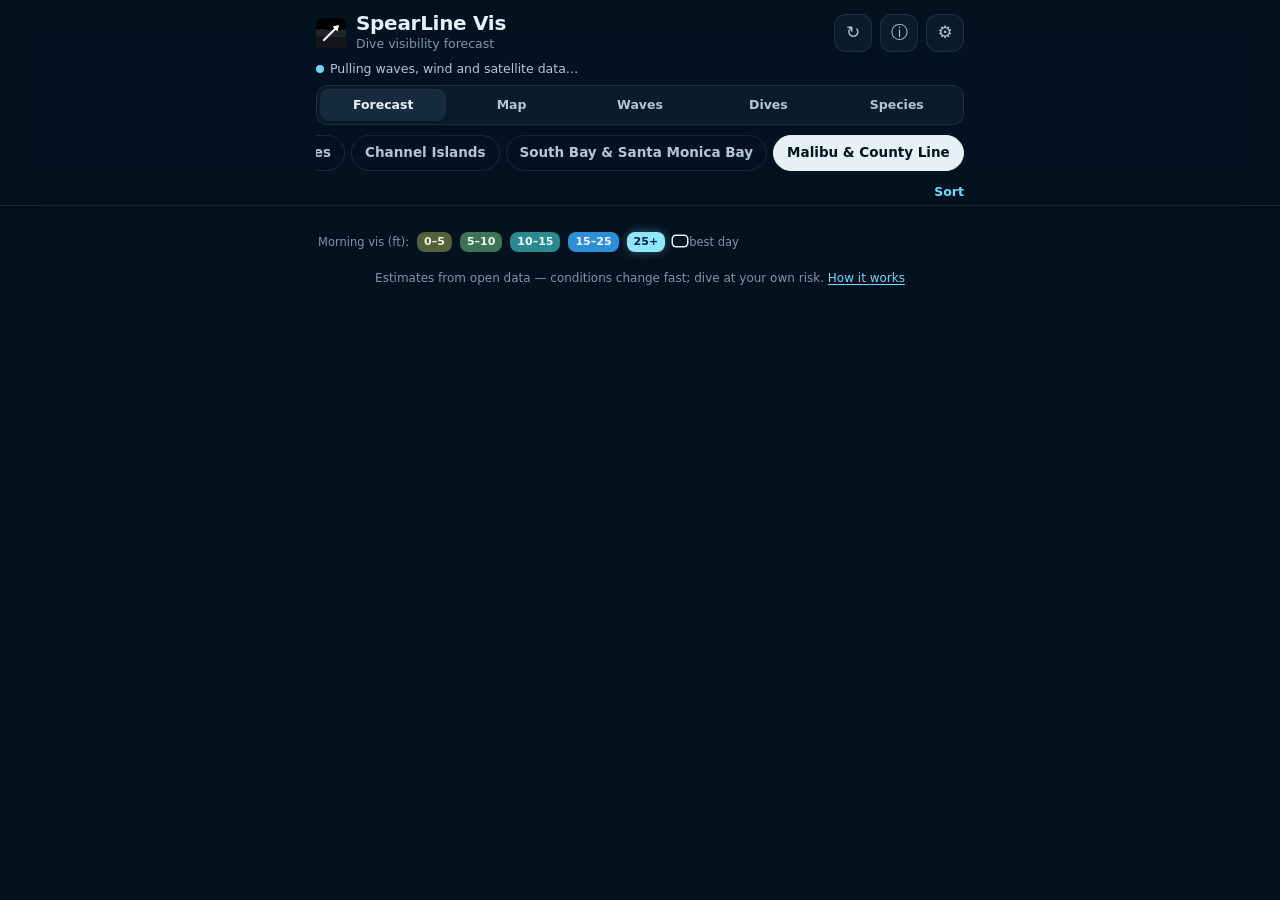
==== commit a9aa52ea: "Web app: Species tab Co-Authored-By: Claude Opus 5.5 <noreply@anthropic.com> Claude-Session: https:/" ====
--- a/app.html
+++ b/app.html
@@ -4,7 +4,7 @@
 <meta charset="utf-8">
 <meta name="viewport" content="width=device-width, initial-scale=1, viewport-fit=cover">
 <title>SpearLine Vis</title>
-<meta name="description" content="7-day underwater visibility forecast for the California coast, San Diego to Crescent City.">
+<meta name="description" content="7-day underwater visibility forecast for the West Coast, Baja California to British Columbia.">
 <meta name="theme-color" content="#04121f">
 <meta name="apple-mobile-web-app-capable" content="yes">
 <meta name="mobile-web-app-capable" content="yes">
@@ -102,8 +102,8 @@
 .link.danger { color: var(--bad); }
 
 /* view switch: Forecast · Map · Dives */
-.viewseg { display: grid; grid-template-columns: repeat(4, 1fr); gap: 2px; padding: 3px; margin: 6px 0 2px; border-radius: 12px; background: var(--surface); border: 1px solid var(--line); }
-.viewseg button { border: 0; background: none; padding: 7px 0; border-radius: 9px; font-size: 13.5px; font-weight: 650; color: var(--ink-2); cursor: pointer; }
+.viewseg { display: grid; grid-template-columns: repeat(5, 1fr); gap: 2px; padding: 3px; margin: 6px 0 2px; border-radius: 12px; background: var(--surface); border: 1px solid var(--line); }
+.viewseg button { border: 0; background: none; padding: 7px 0; border-radius: 9px; font-size: 12.5px; font-weight: 650; color: var(--ink-2); cursor: pointer; }
 .viewseg button.on { background: var(--surface-2); color: var(--ink); box-shadow: 0 1px 0 rgba(255,255,255,.06) inset, 0 2px 8px rgba(0,0,0,.18); }
 
 .tabs, .days { display: flex; gap: 6px; overflow-x: auto; scrollbar-width: none; padding: 8px 0; -webkit-overflow-scrolling: touch; }
@@ -257,6 +257,28 @@
 .divecard .when { color: var(--muted); font-size: 12.5px; }
 .divecard .what { font-size: 13.5px; margin-top: 3px; color: var(--ink-2); }
 .tags { display: flex; flex-wrap: wrap; gap: 5px; margin-top: 6px; }
+.spgrid { display: grid; grid-template-columns: repeat(auto-fill, minmax(150px, 1fr)); gap: 10px; margin: 10px 0 16px; }
+.spcard { display: flex; flex-direction: column; padding: 0; overflow: hidden; text-align: left; color: var(--ink); background: var(--surface); border: 1px solid var(--line); border-radius: var(--radius-sm); cursor: pointer; }
+.spcard img, .spcard .noimg { width: 100%; aspect-ratio: 4 / 3; object-fit: cover; display: block; background: var(--surface-2); }
+.spcard .noimg { display: flex; align-items: center; justify-content: center; color: var(--muted); font-size: 12px; }
+.spcard .spt { padding: 8px 10px 10px; display: flex; flex-direction: column; gap: 3px; }
+.spcard b { font-size: 14px; line-height: 1.2; }
+.spsci { font-style: italic; color: var(--muted); font-size: 12px; }
+.spst { align-self: flex-start; font-size: 11.5px; font-weight: 650; padding: 2px 8px; border-radius: 999px; border: 1px solid var(--line-2); color: var(--ink-2); }
+.spst.open { color: #3ecf8e; border-color: color-mix(in srgb, #3ecf8e 50%, transparent); }
+.spst.closed { color: #f0b429; border-color: color-mix(in srgb, #f0b429 50%, transparent); }
+.spst.no { color: #ff6b6b; border-color: color-mix(in srgb, #ff6b6b 50%, transparent); }
+.sphead { display: flex; flex-direction: column; gap: 8px; margin: 8px 0; }
+.sphead input { width: 100%; }
+.spnote { font-size: 12.5px; color: var(--ink-2); margin: 4px 0; }
+.spnote.warn { color: #f0b429; }
+.spphoto { width: 100%; aspect-ratio: 4 / 3; object-fit: cover; border-radius: var(--radius-sm); display: block; margin: 4px 0; }
+.spcredit { font-size: 11.5px; color: var(--muted); margin: 0 0 8px; }
+.sheet-card ul.spl { margin: 4px 0; padding-left: 18px; font-size: 14px; }
+.sheet-card ul.spl li { margin: 3px 0; }
+.sphab { display: flex; flex-direction: column; gap: 6px; }
+.sphab button { text-align: left; border: 1px solid var(--line); background: var(--surface); color: var(--ink); border-radius: 10px; padding: 8px 10px; cursor: pointer; font-size: 13.5px; }
+.sphab small { color: var(--muted); display: block; }
 .tag { font-size: 12px; padding: 2px 8px; border-radius: 999px; background: var(--surface-2); border: 1px solid var(--line); color: var(--ink-2); }
 .tag.caught { border-color: rgba(255,138,92,.6); color: var(--ink); }
 .tag.protected { border-color: rgba(255,201,74,.6); }
@@ -377,7 +399,7 @@
       <button class="iconbtn" data-act="settings" aria-label="Settings and dive log" title="Settings &amp; dive log">⚙︎</button>
     </div>
     <div id="status" role="status" aria-live="polite"></div>
-    <div class="viewseg" role="tablist" aria-label="View"><button role="tab" data-view="list" class="on" aria-selected="true">Forecast</button><button role="tab" data-view="map" aria-selected="false">Map</button><button role="tab" data-view="waves" aria-selected="false">Waves</button><button role="tab" data-view="dives" aria-selected="false">Dives</button></div>
+    <div class="viewseg" role="tablist" aria-label="View"><button role="tab" data-view="list" class="on" aria-selected="true">Forecast</button><button role="tab" data-view="map" aria-selected="false">Map</button><button role="tab" data-view="waves" aria-selected="false">Waves</button><button role="tab" data-view="dives" aria-selected="false">Dives</button><button role="tab" data-view="species" aria-selected="false">Species</button></div>
     <nav id="tabs" class="tabs" role="tablist" aria-label="Areas"></nav>
     <div class="dayrow"><div id="days" class="days" aria-label="Forecast day"></div><button id="sortBtn" class="sortbtn" data-act="sort">Sort</button></div>
   </div>
@@ -386,6 +408,7 @@
   <section id="mapView" hidden></section>
   <section id="wavesView" hidden></section>
   <section id="divesView" hidden></section>
+  <section id="speciesView" hidden></section>
   <div id="list"></div>
   <div class="legend" id="legend" aria-hidden="true">
     Morning vis (ft):
@@ -548,6 +571,7 @@
   {id:'mission-beach-park', name:"Mission Beach Park", group:'San Diego', access:'shore', lat:32.7804, lon:-117.2535, o:[32.778,-117.258], facing:266, prof:'ifdddddddeeeeedddddddddeeeeefffgghiijjjZZZZZZZZZZZZZZZZuuZZwuxwvvuutkkji', depth:15, S:1, R:0.59, vref:12, tide:'9410196'},   // node/358789210 · park · San Diego River 2.43 km
   {id:'blacks-beach', name:"Black's Beach", group:'San Diego', access:'shore', lat:32.8997, lon:-117.2558, o:[32.8986,-117.2609], facing:267, prof:'ihhhhggffffeeeeeeeeeeefgggggghhiikkkllllZZZZZZZZZZZZZuuuwZZuxxwvuutsrqom', depth:15, S:1, R:0.35, vref:12, tide:'9410230'},   // relation/13990709 · beach · 1 charted rock/kelp
   {id:'central-beach', name:"Central Beach", group:'San Diego', access:'shore', lat:32.6842, lon:-117.187, o:[32.6815,-117.1897], facing:202, prof:'eeeffffeedddddefffffffgggjklmnnopZZZZZqZZZZZZZZZZkklllkkkjjiihhhggffffee', depth:15, S:1, R:0.37, vref:12, tide:'9410170'},   // node/358845839 · beach
+  {id:'torrey-pines-state-beach', name:"Torrey Pines State Beach", group:'San Diego', access:'shore', lat:32.9314, lon:-117.2621, o:[32.9304,-117.2659], facing:264, prof:'iiihhggffffeeeeeeeeeeeeeeeffffgghhmmnnZZZZZZZZZZZZZZZuuvwZwuxxwvutssqpnk', depth:15, S:1, R:0.35, vref:12, tide:'9410230'},   // relation/7102568 · beach
   {id:'san-mateo-point', name:"San Mateo Point", group:'North County San Diego', access:'boat', lat:33.3864, lon:-117.5956, o:[33.3825,-117.596], facing:220, prof:'dddddeeeeefeeeeeeeegggjkmopqrsttZZZZZZZZZZZZZZuuuuZZZtttZwwxttoonmggdddd', depth:25, S:0.6, R:0.53, vref:22, tide:'TWC0419'},   // node/8792786991 · point · 3 charted rock/kelp
   {id:'fletcher-cove-beach-park', name:"Fletcher Cove Beach Park", group:'North County San Diego', access:'shore', lat:32.9914, lon:-117.274, o:[32.9891,-117.2808], facing:257, prof:'jhhhhggffffeeeeeeeeeeeeeggggghhijloppZZZZZZZZZZZZZZZuuuZZZuxwxvuutsqplkk', depth:25, S:0.6, R:0.35, vref:22, tide:'9410230'},   // way/33068499 · park · 7 charted rock/kelp
   {id:'moonlight-state-beach', name:"Moonlight State Beach", group:'North County San Diego', access:'shore', lat:33.0463, lon:-117.2967, o:[33.044,-117.3036], facing:253, prof:'ihhhhggfffffeeeeeeeeeeeeefffffglnpqqZZZZZZZZZZZZZZZZuuZZZZuxxwuutsrpolkj', depth:20, S:0.8, R:0.36, vref:18, tide:'9410230'},   // relation/18711707 · park · 3 charted rock/kelp
@@ -560,6 +584,7 @@
   {id:'san-clemente-state-beach', name:"San Clemente State Beach", group:'North County San Diego', access:'shore', lat:33.4037, lon:-117.6047, o:[33.4019,-117.6107], facing:235, prof:'ggggggffffeeeeeeedddeeeeeggiiittZZZZZZZZZZZZZZuuuuZZZtttZwwxtnnnmliiihhg', depth:15, S:1, R:0.43, vref:12, tide:'TWC0419'},   // relation/4818940 · park
   {id:'tamarack-beach', name:"Tamarack Beach", group:'North County San Diego', access:'shore', lat:33.1507, lon:-117.3483, o:[33.148,-117.3525], facing:238, prof:'gddddddddeeddddddddddffffghiikmnqrZZZZZZZZZZZZZZZZuuuZZZZuxwxuutrnliiggg', depth:15, S:1, R:0.78, vref:12, tide:'9410230'},   // way/463494353 · beach · 1 charted rock/kelp · Agua Hedionda Creek 0.89 km
   {id:'church', name:"Church", group:'North County San Diego', access:'shore', lat:33.3791, lon:-117.5744, o:[33.3765,-117.5775], facing:208, prof:'eeefffffeeedddefffffffhhimoprsstZZZZZZZZZZZZZZuuuuZZZtttZwwhgggfffffffee', depth:15, S:1, R:0.52, vref:12, tide:'TWC0419'},   // way/294108745 · beach
+  {id:'oceanside-city-beach', name:"Oceanside City Beach", group:'North County San Diego', access:'shore', lat:33.1953, lon:-117.3853, o:[33.1928,-117.3876], facing:228, prof:'fdddddddeeedddddddddffffffggjnoqrrZZZZZZZZZZZZZZZZuuuZZwuuxwxujjijhgffff', depth:15, S:1, R:0.77, vref:12, tide:'TWC0419'},   // node/358822247 · beach · San Luis Rey River 1.21 km
   {id:'shaws-cove', name:"Shaws Cove", group:'Orange County', access:'shore', lat:33.545, lon:-117.7987, o:[33.5423,-117.7989], facing:207, prof:'ddeeeeeeeffffeeeeehhiiiijklnouuZZZZZZZZZZZZuuuuZZssstZZZZwvgffffeeeeeeed', depth:25, S:0.6, R:0.46, vref:22, tide:'9410580'},   // node/369172549 · dive site · 26 charted rock/kelp
   {id:'crescent-bay', name:"Crescent Bay", group:'Orange County', access:'shore', lat:33.5456, lon:-117.8023, o:[33.5424,-117.8025], facing:212, prof:'ddddeeeeeffffgggggiiijjjkkmntuuZZZZZZZZZZZZuuuuZZsssttZZZwvsrnffeeeeeddd', depth:25, S:0.6, R:0.44, vref:22, tide:'9410580'},   // node/369164627 · cove · 29 charted rock/kelp
   {id:'divers-cove', name:"Divers Cove", group:'Orange County', access:'shore', lat:33.5445, lon:-117.7944, o:[33.542,-117.7975], facing:209, prof:'eeeeeeefeeedddddeghhhiiiijkmouuZZZZZZZZZZZZuuuuZZssstZZZZwvggfffffeeeeee', depth:25, S:0.6, R:0.47, vref:22, tide:'9410580'},   // node/369172547 · cove · 26 charted rock/kelp
@@ -572,6 +597,10 @@
   {id:'the-pier-beach', name:"The Pier Beach", group:'Orange County', access:'shore', lat:33.42, lon:-117.6207, o:[33.4177,-117.6253], facing:227, prof:'gedddddeeeeeeddddddfffffiijjksttZZZZZZZZZZZZZZuuuuZZtttZZwwxnmmlljiihhgg', depth:25, S:0.6, R:0.43, vref:22, tide:'TWC0419'},   // way/389455903 · dive site · 6 charted rock/kelp
   {id:'aliso-point', name:"Aliso Point", group:'Orange County', access:'boat', lat:33.5065, lon:-117.7509, o:[33.5029,-117.7526], facing:231, prof:'gdddddddeeedddddddddfffffghiituwZZZZZZZZZZZZuuuuZZssstZZZwvssppmmjhhhhgg', depth:25, S:0.6, R:0.48, vref:22, tide:'TWC0419'},   // node/9074782113 · point · 27 charted rock/kelp
   {id:'cheneys-point', name:"Cheneys Point", group:'Orange County', access:'boat', lat:33.537, lon:-117.7806, o:[33.5348,-117.7852], facing:220, prof:'gfffgfffeeeeddddddffffffggikmtuwZZZZZZZZZZZuuuuZZsssttZZZwvsjjiihhhhhggg', depth:25, S:0.6, R:0.5, vref:22, tide:'9410580'},   // node/9074852176 · point · 28 charted rock/kelp
+  {id:'capistrano-beach-park', name:"Capistrano Beach Park", group:'Orange County', access:'shore', lat:33.4548, lon:-117.6679, o:[33.4523,-117.6722], facing:202, prof:'ddeeeeeeedddddddddggggiikkmnsttuZZZZZZZZZZZZZuuuuZZttttiijiiiiiieeeeeeed', depth:25, S:0.6, R:0.44, vref:22, tide:'TWC0419'},   // node/358822072 · park · 13 charted rock/kelp
+  {id:'salt-creek-beach-park', name:"Salt Creek Beach Park", group:'Orange County', access:'shore', lat:33.4793, lon:-117.7219, o:[33.4774,-117.7279], facing:235, prof:'ffddeeeeeeeeedddddddddddeeegggjwZZZZZZZZZZZZuuuuZZZssttZZwwtsspoihhhgfff', depth:25, S:0.6, R:0.52, vref:22, tide:'TWC0419'},   // way/58199387 · park · 18 charted rock/kelp
+  {id:'north-beach', name:"North Beach", group:'Orange County', access:'shore', lat:33.4303, lon:-117.6315, o:[33.4278,-117.6327], facing:225, prof:'fdddddddeeeeddddddddfffffghhklttZZZZZZZZZZZZZuuuuZZZtttZZwwnmmlggggfffff', depth:25, S:0.6, R:0.38, vref:22, tide:'TWC0419'},   // way/439913033 · beach · 7 charted rock/kelp
+  {id:'seal-beach', name:"Seal Beach", group:'Orange County', access:'shore', lat:33.7387, lon:-118.1069, o:[33.7357,-118.1092], facing:211, prof:'fffffeedddeeeffgggggggggggggggghhZZZZZZuussssssskkklmohhhggggggggfffffff', depth:20, S:0.8, R:0.35, vref:18, tide:'9410678'},   // relation/6651428 · beach · 4 charted rock/kelp
   {id:'redondo-beach-state-park', name:"Redondo Beach State Park", group:'South Bay & Santa Monica Bay', access:'shore', lat:33.8272, lon:-118.3909, o:[33.8263,-118.396], facing:272, prof:'iiihhggffffeeeeeeeeeeeeeeeffffgghhiijjjjkllZZZZZuZZZZZZvuZwtrrrrrqqqoiii', depth:15, S:1, R:0.35, vref:12, tide:'9410777'},   // way/256671995 · beach · 1 charted rock/kelp
   {id:'dume-cove', name:"Dume Cove", group:'South Bay & Santa Monica Bay', access:'shore', lat:34.0047, lon:-118.8015, o:[34.0027,-118.7993], facing:146, prof:'ffffffghkkllmnnoqqqqrrrrsswwxytttvuZZZZZtZZuuZZZZfffffffffffffefffffffff', depth:25, S:0.6, R:0.49, vref:22, tide:'9410840'},   // node/369165856 · cove · 24 charted rock/kelp
   {id:'paradise-cove', name:"Paradise Cove", group:'South Bay & Santa Monica Bay', access:'shore', lat:34.0208, lon:-118.7843, o:[34.0186,-118.7824], facing:147, prof:'fffffffffgggiijmnqqqqrrrrsswxyutttuZZZZZZZZuuihgggggfffffffeedeeefffffff', depth:25, S:0.6, R:0.54, vref:22, tide:'9410840'},   // node/369165854 · cove · 11 charted rock/kelp
@@ -584,6 +613,10 @@
   {id:'topanga-county-beach', name:"Topanga County Beach", group:'South Bay & Santa Monica Bay', access:'shore', lat:34.0388, lon:-118.5803, o:[34.0361,-118.5798], facing:182, prof:'fffffffffggghhhiiiklmmmnooppqqrZZttttZZZZZZtZuZZZZZZppkigffeeeeeefffffff', depth:25, S:0.6, R:0.54, vref:22, tide:'9410840'},   // way/1082415741 · beach · 23 charted rock/kelp
   {id:'la-costa-beach', name:"La Costa Beach", group:'South Bay & Santa Monica Bay', access:'shore', lat:34.0372, lon:-118.6417, o:[34.0348,-118.643], facing:180, prof:'ddeeeeeeeeeeeeddddnoooppqqqrrrZZttttZZZZZZtZuuZZZZZZomkkihggffffeeeeeeed', depth:25, S:0.6, R:0.51, vref:22, tide:'9410840'},   // way/1082435163 · beach · 8 charted rock/kelp
   {id:'bruces-beach', name:"Bruce’s Beach", group:'South Bay & Santa Monica Bay', access:'shore', lat:33.8944, lon:-118.4155, o:[33.8912,-118.4233], facing:248, prof:'hgffffffffeeeeeeeeeeeeffggggiikllnnoossssZZZZZZuZZZZZZZuZZrrrqqqqppnkkih', depth:15, S:1, R:0.35, vref:12, tide:'9410777'},   // way/541464076 · park
+  {id:'south-beach-park', name:"South Beach Park", group:'South Bay & Santa Monica Bay', access:'shore', lat:33.9973, lon:-118.4826, o:[33.9927,-118.485], facing:232, prof:'dddddddeeeeddddddddfffffffgghikpqqttsssZZZZZZZvZZZZZZZuqqpoonnnmgedddddd', depth:15, S:1, R:0.47, vref:12, tide:'9410840'},   // way/408470213 · park
+  {id:'palisades-beach', name:"Palisades Beach", group:'South Bay & Santa Monica Bay', access:'shore', lat:34.0233, lon:-118.5131, o:[34.0209,-118.5177], facing:217, prof:'ffffffffeeeeddddddddddgghijlnopqqZtttsZZZZZZZuZZZZZZZvqonnmlkkjiihhgffff', depth:15, S:1, R:0.5, vref:12, tide:'9410840'},   // node/358816697 · beach · 1 charted rock/kelp
+  {id:'venice-beach', name:"Venice Beach", group:'South Bay & Santa Monica Bay', access:'shore', lat:33.98, lon:-118.4701, o:[33.9753,-118.4714], facing:241, prof:'ddddddddeeeffeeeeeeffggghhhhiiiiipqtsssZZZZZZZvZZZZZZZurqqppooonnkjffddd', depth:15, S:1, R:0.46, vref:12, tide:'9410840'},   // relation/6114948 · beach · 1 charted rock/kelp
+  {id:'dockweiler-state-beach', name:"Dockweiler State Beach", group:'South Bay & Santa Monica Bay', access:'shore', lat:33.9393, lon:-118.4425, o:[33.9378,-118.4452], facing:243, prof:'fdddddddeeeedddddddddddddeeeefffopppssssZZZZZZuvZZZZZZvuZrqqqpppokkjffff', depth:15, S:1, R:0.39, vref:12, tide:'9410777'},   // relation/14412358 · beach
   {id:'arroyo-burro-beach-county-park', name:"Arroyo Burro Beach County Park", group:'Santa Barbara & Carpinteria', access:'shore', lat:34.4032, lon:-119.7418, o:[34.3995,-119.7449], facing:202, prof:'eeeeeeeeeeddddddeggggghssxxvssZsrssrrrrrrsssstZtZZZZZZZnnmmkhhffffeeeeee', depth:25, S:0.6, R:0.55, vref:22, tide:'9411340'},   // way/44580800 · park · 17 charted rock/kelp
   {id:'carpinteria-state-beach', name:"Carpinteria State Beach", group:'Santa Barbara & Carpinteria', access:'shore', lat:34.3914, lon:-119.5212, o:[34.3874,-119.5215], facing:205, prof:'ddddeeeeefffffeeeegggglmonrxvZwZsZZZvrrssrssssttZtZZZZZpponniiihgggggddd', depth:25, S:0.6, R:0.82, vref:22, tide:'9411270'},   // way/44580595 · park · 14 charted rock/kelp · Santa Monica Creek 1.79 km
   {id:'hope-ranch-private-beach', name:"Hope Ranch Private Beach", group:'Santa Barbara & Carpinteria', access:'shore', lat:34.413, lon:-119.7763, o:[34.4098,-119.7763], facing:196, prof:'ddeeeeeeeffffggfffhhhikssxxvssZssssrrrrrrssssZttZZZZZZmmkkjjffffeeeeeeed', depth:25, S:0.6, R:0.39, vref:22, tide:'9411340'},   // node/358848299 · beach · 12 charted rock/kelp
@@ -625,6 +658,10 @@
   {id:'gamboa-point', name:"Gamboa Point", group:'Big Sur', access:'boat', lat:36.0496, lon:-121.5908, o:[36.0479,-121.5959], facing:243, prof:'ihgggggfffeeeeeeeeeeffffiiiiijwxZZZZZZZZZZZZZZZZZZZZZZZZZZZZZZZZqpolkjjj', depth:25, S:0.6, R:0.46, vref:22, tide:'9412802'},   // node/9807040361 · point · 6 charted rock/kelp
   {id:'cape-san-martin', name:"Cape San Martin", group:'Big Sur', access:'boat', lat:35.889, lon:-121.4637, o:[35.8845,-121.4675], facing:220, prof:'eeeeeeeeeeddddddefffffffijjppqvwZZZZZZZZZZZZZZZZZZZZZZZZZZZZZZZfffeeeeee', depth:25, S:0.6, R:0.46, vref:22, tide:'9412802'},   // node/9807040359 · point · 5 charted rock/kelp
   {id:'mcway-cove', name:"McWay Cove", group:'Big Sur', access:'shore', lat:36.1583, lon:-121.6732, o:[36.1555,-121.6751], facing:228, prof:'gddddddddeeddddddddddffffggjknwxZZZZZZZZZZZZZZZZZZZZZZZZZZZZZonkjihhhhgg', depth:25, S:0.6, R:0.53, vref:22, tide:'9412802'},   // node/369173936 · cove · 2 charted rock/kelp
+  {id:'partington-cove', name:"Partington Cove", group:'Big Sur', access:'shore', lat:36.175, lon:-121.6977, o:[36.173,-121.7], facing:220, prof:'dddddddddedddddddddddhhhjklmopwZZZZZZZZZZZZZZZZZZZZZZZZZZZZZZomldddddddd', depth:25, S:0.6, R:0.54, vref:22, tide:'9412802'},   // node/369168536 · cove · 2 charted rock/kelp
+  {id:'ragged-point', name:"Ragged Point", group:'Big Sur', access:'boat', lat:35.7596, lon:-121.3268, o:[35.7577,-121.3306], facing:252, prof:'jjeddddeeeeeeedddddddddeeeeeiijkkkZZZZZZZZZZZZZZZZZZZZZZZZZZZZZZpnmmlkkj', depth:25, S:0.6, R:0.37, vref:22, tide:'9412553'},   // node/9807040358 · point · 5 charted rock/kelp
+  {id:'pfeiffer-beach', name:"Pfeiffer Beach", group:'Big Sur', access:'shore', lat:36.2394, lon:-121.818, o:[36.2376,-121.8206], facing:220, prof:'ffedddeeeeeeeedddddddddeeeeeswwZZZZZZZZZZZZZZZZZZZZZZZZZZZZZZhgggggfffff', depth:25, S:0.6, R:0.43, vref:22, tide:'9413375'},   // way/41230590 · beach · 38 charted rock/kelp
+  {id:'wreck-beach', name:"Wreck Beach", group:'Big Sur', access:'shore', lat:36.234, lon:-121.7983, o:[36.2299,-121.7982], facing:198, prof:'ddddeeeeefffffffffhhhhkklopqswwZZZZZZZZZZZZZZZZZZZZZZZZZZhggffffggggeddd', depth:25, S:0.6, R:0.39, vref:22, tide:'9413375'},   // way/346338509 · beach · 49 charted rock/kelp
   {id:'san-carlos-beach', name:"San Carlos Beach", group:'Monterey & Carmel', access:'shore', lat:36.6101, lon:-121.8955, o:[36.6152,-121.8938], facing:26, prof:'rrqqqpooonnmmlllkkkkkjjjjjiigggggeedddeeeeeeefffeeeeeeeeeeeeegghZtsrrrrr', depth:25, S:0.6, R:0.35, vref:22, tide:'9413450'},   // relation/7037895 · beach · 45 charted rock/kelp
   {id:'mcabee-beach', name:"McAbee Beach", group:'Monterey & Carmel', access:'shore', lat:36.6159, lon:-121.8993, o:[36.6199,-121.8974], facing:26, prof:'rrrqqqpoonnnmmmlllkkkkkkkjjjjihhgggggdddddeeeeeddddddddfffffggZZZtsrrrrr', depth:25, S:0.6, R:0.35, vref:22, tide:'9413450'},   // relation/7037904 · beach · 39 charted rock/kelp
   {id:'lovers-point-park', name:"Lover's Point Park", group:'Monterey & Carmel', access:'shore', lat:36.6257, lon:-121.9166, o:[36.63,-121.9151], facing:30, prof:'rrrqqqqpoooonnnnmmmmmllllhggggggffffdddddeeeeeffffffffgggggggghZZtsrrrrr', depth:25, S:0.6, R:0.35, vref:22, tide:'9413450'},   // relation/16861626 · park · 36 charted rock/kelp
@@ -637,6 +674,8 @@
   {id:'point-pinos-lighthouse-reservation', name:"Point Piños Lighthouse Reservation", group:'Monterey & Carmel', access:'shore', lat:36.6334, lon:-121.9331, o:[36.6313,-121.944], facing:291, prof:'rrrreedddcdddeeeeeeeeeeedddddddeefggggjjjjjZZZZZZZZZZZZZZZZZZZZZZZsrrrrr', depth:25, S:0.6, R:0.35, vref:22, tide:'9413450'},   // way/36809373 · park · 28 charted rock/kelp
   {id:'asilomar-state-beach', name:"Asilomar State Beach", group:'Monterey & Carmel', access:'shore', lat:36.6189, lon:-121.9418, o:[36.6196,-121.9479], facing:304, prof:'rrrrihfffeeedddddddddddddeeeffffffffggghhhhhihhZZZZZZZZZZZZZZZZZZZtsrrrr', depth:25, S:0.6, R:0.35, vref:22, tide:'9413450'},   // way/1006897417 · beach · 37 charted rock/kelp
   {id:'fan-shell-beach', name:"Fan Shell Beach", group:'Monterey & Carmel', access:'shore', lat:36.5825, lon:-121.9683, o:[36.5872,-121.9735], facing:318, prof:'rsrrrjjiiggggfffffeeeeeeeeeeedddddddddddddddeeefffZZZZZZZZZZZZZZZZwsssrr', depth:25, S:0.6, R:0.35, vref:22, tide:'9413450'},   // way/346749881 · beach · 94 charted rock/kelp
+  {id:'gibson-beach', name:"Gibson Beach", group:'Monterey & Carmel', access:'shore', lat:36.5068, lon:-121.9389, o:[36.5003,-121.9459], facing:260, prof:'ddddddddeeeeeeeeeeeeeeeeeeeffeeeeefffffZZZZZZZZZZZZZZZZZZZZZZZZZZZgddddd', depth:25, S:0.6, R:0.38, vref:22, tide:'9413375'},   // way/214418278 · beach · 88 charted rock/kelp
+  {id:'del-monte-beach', name:"Del Monte Beach", group:'Monterey & Carmel', access:'shore', lat:36.6041, lon:-121.8728, o:[36.608,-121.877], facing:353, prof:'rrqqpoonmlkjjihhggggedccdddddeeeeeeeeeeeeeefffffgghhiihhhijjjkZZvtsrrrrr', depth:25, S:0.6, R:0.35, vref:22, tide:'9413450'},   // way/36952108 · beach · 7 charted rock/kelp
   {id:'natural-bridges-state-beach', name:"Natural Bridges State Beach", group:'Santa Cruz', access:'shore', lat:36.9544, lon:-122.0597, o:[36.9472,-122.0597], facing:181, prof:'eeeeeeeeffffgghhmmppppqqqqqrrrrrrrrZZZZZZZZZZZZZZZZZZZZZZhhggffffeeeeeee', depth:25, S:0.6, R:0.64, vref:22, tide:'9413745'},   // way/479597141 · park · 15 charted rock/kelp · San Lorenzo River 4.62 km
   {id:'mitchell-cove', name:"Mitchell Cove", group:'Santa Cruz', access:'shore', lat:36.9522, lon:-122.0402, o:[36.9495,-122.0394], facing:177, prof:'eeeeeeefffffgghhllooppppqqqqrrrrrrrZZZZZZZZZZZZZZZZZZZZgffffffffffeeeeee', depth:25, S:0.6, R:0.75, vref:22, tide:'9413745'},   // node/369173947 · cove · 14 charted rock/kelp · San Lorenzo River 2.91 km
   {id:'soquel-cove', name:"Soquel Cove", group:'Santa Cruz', access:'shore', lat:36.9658, lon:-121.9308, o:[36.9631,-121.9311], facing:184, prof:'iiiiiiiiiiiiiijjjjkkkllmmnnopqqqrrrrrrZZZZZZZZZZZZZlkkkjkjjijiiiiiiiiiii', depth:25, S:0.6, R:0.7, vref:22, tide:'9413745'},   // node/369165862 · cove · 16 charted rock/kelp · Soquel Creek 2.11 km
@@ -649,6 +688,10 @@
   {id:'santa-cruz-main-beach', name:"Santa Cruz Main Beach", group:'Santa Cruz', access:'shore', lat:36.9629, lon:-122.0183, o:[36.9599,-122.0162], facing:163, prof:'ddddeeeeeffffgghhhiikopppqqqqrrrrrrrZZZZZZZZZZhhhgggggggggggffffeeeeeddd', depth:25, S:0.6, R:0.96, vref:22, tide:'9413745'},   // relation/7063036 · beach · 9 charted rock/kelp · San Lorenzo River 0.59 km
   {id:'greyhound-rock-beach', name:"Greyhound Rock Beach", group:'Santa Cruz', access:'shore', lat:37.0801, lon:-122.2673, o:[37.0777,-122.2703], facing:235, prof:'gedddddeeeeedddddddfffffffgghjstZZZZZZZZZZZZZZZZZZZZZZZZZZZZmZmmmljjhhgg', depth:25, S:0.6, R:0.48, vref:22, tide:'9413878'},   // way/677165879 · beach · 6 charted rock/kelp
   {id:'three-mile-beach', name:"Three Mile Beach", group:'Santa Cruz', access:'shore', lat:36.9617, lon:-122.1127, o:[36.9576,-122.1137], facing:206, prof:'ddddddeeeeffeeeeeeeffffqrrrrrssrrtZZZZZZZZZZZZZZZZZZZZZZZZZZjigggggfdddd', depth:25, S:0.6, R:0.55, vref:22, tide:'9413745'},   // node/358849224 · beach · 6 charted rock/kelp
+  {id:'waddell-beach-county-of-santa-cruz', name:"Waddell Beach (County of Santa Cruz)", group:'Santa Cruz', access:'shore', lat:37.0934, lon:-122.2773, o:[37.0913,-122.2806], facing:228, prof:'ggfffffffeeeeedddddddddffghiijstZZZZZZZZZZZZZZZZZZZZZZZZZZlZllllkjhggggg', depth:25, S:0.6, R:0.5, vref:22, tide:'9413878'},   // way/749633643 · beach · 6 charted rock/kelp
+  {id:'davenport-landing-beach', name:"Davenport Landing Beach", group:'Santa Cruz', access:'shore', lat:37.0238, lon:-122.2163, o:[37.0204,-122.2176], facing:220, prof:'fdddddddeeedddddddddgggggggssssstZZZZZZZZZZZZZZZZZZZZZZZZZZZZZggggffffff', depth:20, S:0.8, R:0.54, vref:18, tide:'9413878'},   // relation/20292094 · beach · 5 charted rock/kelp
+  {id:'scott-creek-beach-and-bluffs-county-park', name:"Scott Creek Beach and Bluffs County Park", group:'Santa Cruz', access:'shore', lat:37.0458, lon:-122.2362, o:[37.0429,-122.2382], facing:237, prof:'ddddddddeeeeeeedddddddeeeeegggisZZZZZZZZZZZZZZZZZZZZZZZZZZZZZZooohdddddd', depth:20, S:0.8, R:0.41, vref:18, tide:'9413878'},   // relation/7070460 · park · 3 charted rock/kelp
+  {id:'china-ladder-beach', name:"China Ladder Beach", group:'Santa Cruz', access:'shore', lat:37.067, lon:-122.2571, o:[37.0651,-122.2608], facing:234, prof:'fffdddeeeeeeeeeedddddeeeeeehktssZZZZZZZZZZZZZZZZZZZZZZZZZZZZZnnnmmliggff', depth:20, S:0.8, R:0.47, vref:18, tide:'9413878'},   // relation/7079998 · beach · 3 charted rock/kelp
   {id:'whalers-cove', name:"Whaler's Cove", group:'San Mateo Coast', access:'shore', lat:37.1825, lon:-122.3912, o:[37.1798,-122.3914], facing:213, prof:'ddeeeeeeeffffgghhhhhhiiikkkklmnuZZZZZZZZZZZZZZZZZZZZZZZZZZZZffffeeeeeeed', depth:25, S:0.6, R:0.44, vref:22, tide:'9413878'},   // node/5805582930 · cove · 11 charted rock/kelp
   {id:'edun-cove', name:"Edun Cove", group:'San Mateo Coast', access:'shore', lat:37.5652, lon:-122.5158, o:[37.5638,-122.5211], facing:264, prof:'hhfffffffffeeeeeeeeeeeeeeeffffghihiikZZZZZZZZZZZZZZZZZZZZZsZZZZZttsrrrkh', depth:25, S:0.6, R:0.45, vref:22, tide:'9414402'},   // node/369172623 · cove · 7 charted rock/kelp
   {id:'chumps-reef', name:"Chump's Reef", group:'San Mateo Coast', access:'boat', lat:37.6111, lon:-122.498, o:[37.6119,-122.5032], facing:294, prof:'mgggggfffeeeeeedddddddeeeeedddddddefffffiiiiijjkZZZZZZZZZZZZZZZstsrrrqqq', depth:25, S:0.6, R:0.39, vref:22, tide:'9414391'},   // way/1097022568 · reef · 10 charted rock/kelp
@@ -661,6 +704,10 @@
   {id:'montara-state-beach', name:"Montara State Beach", group:'San Mateo Coast', access:'shore', lat:37.5506, lon:-122.5146, o:[37.5502,-122.5207], facing:274, prof:'jjihgghggggeeeedddddddeeeeeeeeeeeeeghhZZZZZZZZZZZZZZZZZZZZZZZZZZttssrrrl', depth:25, S:0.6, R:0.5, vref:22, tide:'9414402'},   // way/218110772 · beach · 8 charted rock/kelp
   {id:'bean-hollow-state-beach', name:"Bean Hollow State Beach", group:'San Mateo Coast', access:'shore', lat:37.2443, lon:-122.4184, o:[37.243,-122.4234], facing:267, prof:'ponjgggfffeeeeeeeeeeeeeeeeegghhhkZZZZZZZZZZZZZZZZZZZZZZZZZZZZZZZZZuutrqp', depth:25, S:0.6, R:0.38, vref:22, tide:'9413878'},   // way/39902416 · beach · 6 charted rock/kelp
   {id:'arroyo-de-los-frijoles-beach', name:"Arroyo De Los Frijoles Beach", group:'San Mateo Coast', access:'shore', lat:37.2258, lon:-122.4094, o:[37.2205,-122.4132], facing:255, prof:'ffeddddddeeeeeedddddddeeeeeffffgghZZZZZZZZZZZZZZZZZZZZZZZZZZZZZtZZuutfff', depth:20, S:0.8, R:0.39, vref:18, tide:'9413878'},   // node/358761123 · beach · 4 charted rock/kelp
+  {id:'sharp-park-beach', name:"Sharp Park Beach", group:'San Mateo Coast', access:'shore', lat:37.6315, lon:-122.4944, o:[37.6316,-122.5009], facing:282, prof:'lkihggffffeeeeeeeedeeeeeeeeffffggggggggkkllZZZZZZZZZZZZZsZZZZZZsssrrqqql', depth:20, S:0.8, R:0.45, vref:18, tide:'9414391'},   // node/358761561 · park · 2 charted rock/kelp
+  {id:'cove-beach', name:"Cove Beach", group:'San Mateo Coast', access:'shore', lat:37.1173, lon:-122.3105, o:[37.1148,-122.3118], facing:196, prof:'ddeeeeeddddccccccdggggiijkllntttZZZZZZZZZZZZZZZZZZjjZZZdddeeeeefeeeeeeed', depth:20, S:0.8, R:0.52, vref:18, tide:'9413878'},   // way/1211222437 · beach · 3 charted rock/kelp
+  {id:'pescadero-beach', name:"Pescadero Beach", group:'San Mateo Coast', access:'shore', lat:37.2622, lon:-122.4133, o:[37.2616,-122.421], facing:277, prof:'oonkjhhhgffeeeeeeeeeeeeeeeffffgghhhhZZZZZZZZZZZZZZZZZZZZZZZZZZZZZZuutqqp', depth:20, S:0.8, R:0.41, vref:18, tide:'9413878'},   // node/358772588 · beach · 3 charted rock/kelp
+  {id:'elmar-beach', name:"Elmar Beach", group:'San Mateo Coast', access:'shore', lat:37.4744, lon:-122.448, o:[37.4726,-122.4532], facing:248, prof:'hgedddeeeeeeeeedddddddeeeeeefffgghkZZZZZZZZZZZZZZZZZZZZZZZZZZllkkkkkjjih', depth:20, S:0.8, R:0.53, vref:18, tide:'9414402'},   // node/358765425 · beach · 2 charted rock/kelp
   {id:'bonita-cove', name:"Bonita Cove", group:'San Francisco & Marin', access:'shore', lat:37.8222, lon:-122.5178, o:[37.8197,-122.5161], facing:175, prof:'fffggggfffffgghhinonmkkkkkkkllkkkjjklZZZZZZZZZZZZhhhhhhhhhhghhhgggggggff', depth:25, S:0.6, R:0.36, vref:22, tide:'9414906'},   // node/369162121 · cove · 41 charted rock/kelp
   {id:'pirates-cove-marin', name:"Pirates Cove", group:'San Francisco & Marin', access:'shore', lat:37.8516, lon:-122.5631, o:[37.85,-122.5659], facing:227, prof:'fffedeeeeeeeeeeeeedeeeeeeeeffffoopqZZZZZZZZZZZZZZZZZZZZZZZZojjggggggffff', depth:25, S:0.6, R:0.45, vref:22, tide:'9414906'},   // node/369163327 · cove · 39 charted rock/kelp
   {id:'rodeo-cove', name:"Rodeo Cove", group:'San Francisco & Marin', access:'shore', lat:37.8291, lon:-122.5372, o:[37.8278,-122.5411], facing:253, prof:'ddddddddeeeeeeeeeeeeeeeeeefffeeeeeeeeeeeZZZZZZZZZZZZZZZZZZZspphhgggfdddd', depth:25, S:0.6, R:0.36, vref:22, tide:'9414906'},   // node/369163850 · cove · 41 charted rock/kelp
@@ -673,6 +720,10 @@
   {id:'avalis-beach', name:"Avalis Beach", group:'San Francisco & Marin', access:'shore', lat:38.2311, lon:-122.9806, o:[38.2228,-122.9876], facing:233, prof:'ddddddddeeddddddddddfffffffggggllnoopqZZZZZZZZZZZZZZZZZZZZZZZZhhhddddddd', depth:25, S:0.6, R:0.35, vref:22, tide:'9415469'},   // relation/20759851 · beach · 105 charted rock/kelp
   {id:'dillon-beach', name:"Dillon Beach", group:'San Francisco & Marin', access:'shore', lat:38.2425, lon:-122.9709, o:[38.2473,-122.979], facing:291, prof:'jiiiiihhhhhhhggggggggggghhggghhghijjjiihhhhhhhhiiZZZZZZZZZZZZZnnnnnmlkkj', depth:25, S:0.6, R:0.35, vref:22, tide:'9415469'},   // relation/17771857 · beach · 51 charted rock/kelp
   {id:'driftwood-beach', name:"Driftwood Beach", group:'San Francisco & Marin', access:'shore', lat:38.1966, lon:-122.9661, o:[38.1948,-122.9711], facing:256, prof:'hhffgggffffeeeeeeeeeeeeeeeffffggggghoopZZZZZZZZZZZZZZZZZZZZZZZZZZolkihhh', depth:25, S:0.6, R:0.37, vref:22, tide:'9415469'},   // node/358764955 · beach · 49 charted rock/kelp
+  {id:'mile-rock-beach', name:"Mile Rock Beach", group:'San Francisco & Marin', access:'shore', lat:37.7874, lon:-122.5064, o:[37.7911,-122.5138], facing:272, prof:'kkgfeddcddddeeeeeeeeeeedddccccddeffeeefhZZZZZZZZZZZZZZZZZZZZspponllkkllk', depth:25, S:0.6, R:0.36, vref:22, tide:'9414275'},   // way/195638010 · beach · 38 charted rock/kelp
+  {id:'muir-beach', name:"Muir Beach", group:'San Francisco & Marin', access:'shore', lat:37.8591, lon:-122.5775, o:[37.8559,-122.5796], facing:213, prof:'ffffffeedddeeffffffffiiiiijlnnoopqqZZZZZZZZZZZZZZrZZZZZZZZZohgggffffffff', depth:25, S:0.6, R:0.52, vref:22, tide:'9414906'},   // way/30086887 · beach · 27 charted rock/kelp
+  {id:'palomarin-beach', name:"Palomarin Beach", group:'San Francisco & Marin', access:'shore', lat:37.9303, lon:-122.7452, o:[37.9276,-122.7462], facing:221, prof:'ddddddeeeefeeeeeeeeffffgghhiijrsZZZZZZZZZZZZZZZZZZZZZZZZZZpqiigggggfdddd', depth:25, S:0.6, R:0.49, vref:22, tide:'9415020'},   // node/358851303 · beach · 11 charted rock/kelp
+  {id:'santa-maria-beach', name:"Santa Maria Beach", group:'San Francisco & Marin', access:'shore', lat:38.0152, lon:-122.8536, o:[38.0128,-122.855], facing:210, prof:'ddddddddeeddddddddddfffffklnnssuZZZZZZZZZZZZrZZZZZZZnoonnmljjihggddddddd', depth:25, S:0.6, R:0.5, vref:22, tide:'9415020'},   // node/358832693 · beach · 16 charted rock/kelp · Glen Brook Creek 4.16 km
   {id:'campbell-cove', name:"Campbell Cove", group:'Bodega & Sonoma Coast', access:'shore', lat:38.3049, lon:-123.0567, o:[38.2953,-123.0551], facing:199, prof:'dffffjfeeeddddddddddllmmnnnonnppqqqrZZZZZZZZZZZZZZZZZZZZZZZfffeeeddddddd', depth:25, S:0.6, R:0.35, vref:22, tide:'9415469'},   // node/369162173 · cove · 70 charted rock/kelp
   {id:'horseshoe-cove', name:"Horseshoe Cove", group:'Bodega & Sonoma Coast', access:'shore', lat:38.3159, lon:-123.0704, o:[38.3142,-123.0757], facing:240, prof:'ggeeeffffeeeeedddddddddefgggggqqqqrZZZZZZZZZZZZZZZZZZZZZZZZZZZZZtqqggggg', depth:25, S:0.6, R:0.36, vref:22, tide:'9415469'},   // relation/6484517 · cove · 27 charted rock/kelp
   {id:'duncans-cove', name:"Duncans Cove", group:'Bodega & Sonoma Coast', access:'shore', lat:38.3936, lon:-123.0919, o:[38.3902,-123.0925], facing:230, prof:'dddddddeeeeffffffffffffffffgghilmmmZZZZZZZZZZZZZZZZZZZZZZZZZZfeeeedddddd', depth:25, S:0.6, R:0.53, vref:22, tide:'9416024'},   // way/436806225 · cove · 7 charted rock/kelp
@@ -694,6 +745,7 @@
   {id:'fisk-mill-cove', name:"Fisk Mill Cove", group:'Fort Ross & Salt Point', access:'shore', lat:38.5964, lon:-123.3505, o:[38.5943,-123.3527], facing:230, prof:'eeeeeeffeeedddddfffffffffffhhhijjZZZZZZZZZZZZZZZZZZZZZZZZZZZZgfffffeeeee', depth:25, S:0.6, R:0.44, vref:22, tide:'9416024'},   // node/369162319 · cove · 1 charted rock/kelp
   {id:'gualala-point', name:"Gualala Point", group:'Fort Ross & Salt Point', access:'boat', lat:38.7526, lon:-123.5268, o:[38.7546,-123.5318], facing:274, prof:'eeeeeeeeffffffeeeeeeeeefffeeedddddddddddddddeZZZZZZZZZZZZZZZZZZnlljiggge', depth:25, S:0.6, R:0.78, vref:22, tide:'9416409'},   // node/1295146375 · point · 2 charted rock/kelp · Gualala River 1.59 km
   {id:'stengel-beach', name:"Stengel Beach", group:'Fort Ross & Salt Point', access:'shore', lat:38.7157, lon:-123.46, o:[38.713,-123.4626], facing:224, prof:'fddddddddedddddddddddffffggilltZZZZZZZZZZZZZZZZZZZZZZZZZZZZZZmihhgffffff', depth:20, S:0.8, R:0.39, vref:18, tide:'9416409'},   // relation/8845887 · beach · 5 charted rock/kelp
+  {id:'dune-drift-beach', name:"Dune Drift Beach", group:'Fort Ross & Salt Point', access:'shore', lat:38.7294, lon:-123.4853, o:[38.7273,-123.4903], facing:218, prof:'ddeeeeeeeeedddddddgggghhkkmmotuZuZZZZZZZZZZZZZZZZZZZZZZZZZZZZljjiiieeeed', depth:20, S:0.8, R:0.45, vref:18, tide:'9416409'},   // way/115569660 · beach · 4 charted rock/kelp
   {id:'cuffeys-cove', name:"Cuffeys Cove", group:'Point Arena & Elk', access:'shore', lat:39.141, lon:-123.7311, o:[39.1388,-123.7323], facing:232, prof:'ffffffeeeddddeefffffffhhhhgfgggggggggZZZZZZZZZZZZZZZZZZZZfffffdccccccccc', depth:25, S:0.6, R:0.36, vref:22, tide:'TWC0777'},   // node/369165725 · cove · 181 charted rock/kelp
   {id:'arena-cove', name:"Arena Cove", group:'Point Arena & Elk', access:'shore', lat:38.9143, lon:-123.714, o:[38.9122,-123.7162], facing:222, prof:'eeeeeeeefffeeeeeeeeeeeeeeehiiuxZZZZZZZZZZZZZZZZZZZZZZZZZZZZZZhhgfeeeeeee', depth:25, S:0.6, R:0.36, vref:22, tide:'9416841'},   // node/369162026 · cove · 3 charted rock/kelp
   {id:'arena-rock', name:"Arena Rock", group:'Point Arena & Elk', access:'boat', lat:38.976, lon:-123.7482, o:[38.9771,-123.7514], facing:291, prof:'qppoonnnnmmmllllkkkkkkkkkkkkkkjjjjZZZZZZZZZZZZZZZZZZZZZZZZZZZZZZZZZZvvuq', depth:25, S:0.6, R:0.37, vref:22, tide:'TWC0771'},   // way/965360887 · reef · 3 charted rock/kelp
@@ -714,12 +766,14 @@
   {id:'jug-handle-beach', name:"Jug Handle Beach", group:'Mendocino & Fort Bragg', access:'shore', lat:39.3767, lon:-123.8176, o:[39.3768,-123.8262], facing:280, prof:'rkjihggffffeeeeeeeeeeeeeeeedddddeefffffZZZZZZZZZZZZZZZZZZZZZZZZZZZZuutts', depth:25, S:0.6, R:0.35, vref:22, tide:'TWC0777'},   // way/129733558 · beach · 92 charted rock/kelp
   {id:'pudding-creek-beach', name:"Pudding Creek Beach", group:'Mendocino & Fort Bragg', access:'shore', lat:39.4582, lon:-123.8082, o:[39.4598,-123.8157], facing:281, prof:'qqokihfffeeeeedddddddddeeeeeeeddddegiiZZZZZZZZZZZZZZZZZZZZZZZZZZZZZutssr', depth:25, S:0.6, R:0.35, vref:22, tide:'TWC0777'},   // way/196797190 · beach · 69 charted rock/kelp
   {id:'wages-creek-beach', name:"Wages Creek Beach", group:'Mendocino & Fort Bragg', access:'shore', lat:39.6511, lon:-123.784, o:[39.6508,-123.791], facing:263, prof:'ihggggffffeeeeeeeedeeeeeeeeffffgghhhlpZZZZZZZZZZZZZZZZZZZZZZZZZZZtsrmmii', depth:25, S:0.6, R:0.53, vref:22, tide:'9417624'},   // node/358823498 · beach · 9 charted rock/kelp
+  {id:'westport-union-landing-state-beach', name:"Westport-Union Landing State Beach", group:'Mendocino & Fort Bragg', access:'shore', lat:39.6696, lon:-123.7924, o:[39.6655,-123.7962], facing:258, prof:'khfeeddddeeeeeeeeeeeffffggggghiijkkmprZZZZZZZZZZZZZZZZZZZZZZZZZZZtsmmlkk', depth:25, S:0.6, R:0.47, vref:22, tide:'9417624'},   // relation/7516195 · park · 6 charted rock/kelp
+  {id:'seaside-beach', name:"Seaside Beach", group:'Mendocino & Fort Bragg', access:'shore', lat:39.5585, lon:-123.7661, o:[39.5565,-123.7737], facing:266, prof:'hhgggggffffeeeeeeeeeeeeeeeffffggggghijllmZZZZZZZZZZZZZZZZZZZZZZZZZtskkhh', depth:20, S:0.8, R:0.35, vref:18, tide:'9417624'},   // way/826578008 · beach · 2 charted rock/kelp
+  {id:'ten-mile-beach', name:"Ten Mile Beach", group:'Mendocino & Fort Bragg', access:'shore', lat:39.5263, lon:-123.7764, o:[39.5274,-123.7806], facing:286, prof:'mllkggfffeeeedddddddddddeeeeeeeddddfgggjjllZZZZZZZZZZZZZZZZZZZZZZZttsrpm', depth:15, S:1, R:0.35, vref:12, tide:'9417624'},   // node/358823496 · beach
   {id:'shelter-cove', name:"Shelter Cove", group:'Shelter Cove & Lost Coast', access:'shore', lat:40.0236, lon:-124.0633, o:[40.0214,-124.0599], facing:175, prof:'eefffffeedddddefgggggiijjjkmorssttZZZZZZZZZZZZffdddddddddddddddeeefffffe', depth:25, S:0.6, R:0.41, vref:22, tide:'9418024'},   // node/369163478 · cove · 109 charted rock/kelp
   {id:'cape-mendocino', name:"Cape Mendocino", group:'Shelter Cove & Lost Coast', access:'boat', lat:40.4404, lon:-124.4091, o:[40.4423,-124.4152], facing:308, prof:'wvnmmlgggedddddddddddddddddeeedddddddddddddeeeeZZZZZZZZZZZZZZZZZZZZZZZZZ', depth:25, S:0.6, R:0.44, vref:22, tide:'9418767'},   // node/4834503341 · point · 68 charted rock/kelp
   {id:'mistake-point', name:"Mistake Point", group:'Shelter Cove & Lost Coast', access:'boat', lat:39.8596, lon:-123.9041, o:[39.8576,-123.908], facing:232, prof:'ffddddeeeeeedddddddfffffjjmmnnooqrsZZZZZZZZZZZZZZZZZZZZZZZZZZZZZsqnmifff', depth:25, S:0.6, R:0.46, vref:22, tide:'9418024'},   // node/1328779498 · point · 10 charted rock/kelp
   {id:'punta-gorda', name:"Punta Gorda", group:'Shelter Cove & Lost Coast', access:'boat', lat:40.2619, lon:-124.3629, o:[40.2608,-124.3686], facing:274, prof:'njfedddddddeeeeeeeeeeeeeeeefiiiuZZZhhhhhhhZZZZZZZZZZZZZZZZZZZZZZZZZZZZpp', depth:25, S:0.6, R:0.62, vref:22, tide:'9418024'},   // node/4894494961 · point · 84 charted rock/kelp · Mattole River 3.97 km
   {id:'mattole-beach', name:"Mattole Beach", group:'Shelter Cove & Lost Coast', access:'shore', lat:40.2881, lon:-124.3579, o:[40.2919,-124.3629], facing:293, prof:'mlkkihhgggffffffdddddddddeeddddddddeffffffffZZZZZZZZZZZZZZZZZZZZZZZZZool', depth:25, S:0.6, R:0.84, vref:22, tide:'9418024'},   // way/497953611 · beach · 46 charted rock/kelp · Mattole River 0.72 km
-  {id:'westport-union-landing-state-beach', name:"Westport-Union Landing State Beach", group:'Shelter Cove & Lost Coast', access:'shore', lat:39.6696, lon:-123.7924, o:[39.6655,-123.7962], facing:258, prof:'khfeeddddeeeeeeeeeeeffffggggghiijkkmprZZZZZZZZZZZZZZZZZZZZZZZZZZZtsmmlkk', depth:25, S:0.6, R:0.36, vref:22, tide:'9417624'},   // relation/7516195 · park · 6 charted rock/kelp
   {id:'usal-beach', name:"Usal Beach", group:'Shelter Cove & Lost Coast', access:'shore', lat:39.8291, lon:-123.8497, o:[39.8269,-123.8531], facing:242, prof:'gfeeeeeffeeeedddddddddddeeeefffgghmrZZZZZZZZZZZZZZZZZZZZZZZZZZkiiiihhhhg', depth:20, S:0.8, R:0.52, vref:18, tide:'9417624'},   // way/34931517 · beach · 4 charted rock/kelp
   {id:'jones-beach', name:"Jones Beach", group:'Shelter Cove & Lost Coast', access:'shore', lat:39.9535, lon:-123.9744, o:[39.9517,-123.981], facing:233, prof:'ggfeefffffeeeeeeedddeeeefggijkqrssZZZZZZZZZZZZZZZZZZZZZZZZZZZZZnniiggggg', depth:20, S:0.8, R:0.37, vref:18, tide:'9418024'},   // way/118076807 · beach · 3 charted rock/kelp
   {id:'black-sands-beach', name:"Black Sands Beach", group:'Shelter Cove & Lost Coast', access:'shore', lat:40.0547, lon:-124.0795, o:[40.0535,-124.086], facing:263, prof:'jiihggffffeeeeeeedddeeeeeeeffffffffhZZZZZZZZZZZZZZZZZZZZZZZZZZZonnmmlkkk', depth:15, S:1, R:0.43, vref:12, tide:'9418024'},   // way/940973966 · beach
@@ -741,6 +795,241 @@
   {id:'redwood-creek-beach', name:"Redwood Creek Beach", group:'Del Norte', access:'shore', lat:41.2793, lon:-124.0946, o:[41.2787,-124.1011], facing:282, prof:'rqpkihgfffeeeeeeeeeeeeeeeeeffffffffhhhmpZZZZZZZZZZZZZZZZZZZZZZZZZZZZZZss', depth:20, S:0.8, R:0.35, vref:18, tide:'9419059'},   // way/500013396 · beach · 2 charted rock/kelp
   {id:'gold-bluffs-beach', name:"Gold Bluffs Beach", group:'Del Norte', access:'shore', lat:41.3965, lon:-124.0684, o:[41.397,-124.0728], facing:277, prof:'nljhgfffeeedddddddddddddddeeddddddddiimqZZZZZZZZZZZZZZZZZZZZZZZZZZZZsrpo', depth:15, S:1, R:0.52, vref:12, tide:'9419750'},   // node/358821846 · beach
   {id:'kellogg-road-beach', name:"Kellogg Road Beach", group:'Del Norte', access:'shore', lat:41.8693, lon:-124.2126, o:[41.8681,-124.2186], facing:281, prof:'pnljihhgffeeeeeeedddeeeeeeefffeeeefhijkmnZZZZZZZZZZZZZZZZZZZZZZZZZZZqppp', depth:15, S:1, R:0.42, vref:12, tide:'9419750'},   // node/358821841 · beach
+  {id:'harris-beach', name:"Harris Beach", group:'Brookings & Gold Beach', access:'shore', lat:42.0689, lon:-124.3158, o:[42.0648,-124.3156], facing:208, prof:'ddeeeeeeefffffffffgggghhhiiiioppqqrvvZZZZZZZZZZZZZZZZZZfffgggggZggggeeed', depth:25, S:0.6, R:0.66, vref:22, tide:'9430104'},   // way/607179247 · beach · 43 charted rock/kelp · Chetco River 4.33 km
+  {id:'chetco-point-park', name:"Chetco Point Park", group:'Brookings & Gold Beach', access:'shore', lat:42.0457, lon:-124.2895, o:[42.0431,-124.2863], facing:189, prof:'ffffedddddeeffghhiiiiiijjlnnnooppqqqvZZZZZZZZZZZZZZZZeeeeeeeeeeddddddeff', depth:25, S:0.6, R:0.86, vref:22, tide:'9430104'},   // way/592778723 · park · 125 charted rock/kelp · Chetco River 1.24 km
+  {id:'mill-beach', name:"Mill Beach", group:'Brookings & Gold Beach', access:'shore', lat:42.0481, lon:-124.2919, o:[42.046,-124.2957], facing:231, prof:'fffffffffeeeedddddddddddeeeefooppqqvvZZZZZZZZZZZZZZZZZZZZZZZZZZkmggggfff', depth:25, S:0.6, R:0.8, vref:22, tide:'9430104'},   // way/1164529632 · beach · 101 charted rock/kelp · Chetco River 2.03 km
+  {id:'whaleshead-beach', name:"Whaleshead Beach", group:'Brookings & Gold Beach', access:'shore', lat:42.1365, lon:-124.3549, o:[42.1349,-124.3587], facing:257, prof:'ggfeeeeeefeeeeeeeeeeeeeeeeefffggggghhhhhZZZZZZZZZZZZZZZZZZZZZZZZgggggfgg', depth:25, S:0.6, R:0.54, vref:22, tide:'9430104'},   // way/254456689 · beach · 40 charted rock/kelp
+  {id:'lone-ranch-beach', name:"Lone Ranch Beach", group:'Brookings & Gold Beach', access:'shore', lat:42.0984, lon:-124.3429, o:[42.0968,-124.3485], facing:238, prof:'eeeeeeffffeeeeedddddddeeeeeffffffffvvZZZZZZZZZZZZZZZZZZZZZZZZhhhfffeeeee', depth:25, S:0.6, R:0.55, vref:22, tide:'9430104'},   // node/357303440 · beach · 61 charted rock/kelp
+  {id:'hunters-cove', name:"Hunters Cove", group:'Brookings & Gold Beach', access:'shore', lat:42.3201, lon:-124.424, o:[42.3184,-124.4308], facing:247, prof:'ccccccdddddgggggggggheddcccccccccdewZZZZZZZZZZZZZZZZZZZZZZZZZZZZZffccccc', depth:25, S:0.6, R:0.39, vref:22, tide:'9430104'},   // node/369016225 · cove · 32 charted rock/kelp
+  {id:'mack-arch-cove', name:"Mack Arch Cove", group:'Brookings & Gold Beach', access:'shore', lat:42.236, lon:-124.4021, o:[42.2344,-124.4051], facing:237, prof:'hghgggggggggggggggggggghhhhkkkklnovvwZZZZZZZZZZZZZZZZZZZZZZZZZZZZZihhhhh', depth:25, S:0.6, R:0.4, vref:22, tide:'9430104'},   // node/369016519 · cove · 67 charted rock/kelp
+  {id:'seal-cove', name:"Seal Cove", group:'Brookings & Gold Beach', access:'shore', lat:42.1915, lon:-124.3679, o:[42.1874,-124.3757], facing:241, prof:'ddddeeeeeeeeedddddffffffgghggghhiiivwZZZZZZZZZZZZZZZZZZZZZZZZZZfeeeeeddd', depth:25, S:0.6, R:0.37, vref:22, tide:'9430104'},   // node/369017378 · cove · 48 charted rock/kelp
+  {id:'barley-beach', name:"Barley Beach", group:'Brookings & Gold Beach', access:'shore', lat:42.453, lon:-124.4272, o:[42.4531,-124.4334], facing:284, prof:'qpkhhhhffeeeeedddddddddeeeeeffeeeeeeeeeeZZZZZZZZZZZZZZZZZZZZZZZZZZZZZZrq', depth:25, S:0.6, R:0.51, vref:22, tide:'9431647'},   // relation/13515120 · beach · 11 charted rock/kelp · Rogue River 3.77 km
+  {id:'meyers-creek-beach', name:"Meyers Creek Beach", group:'Brookings & Gold Beach', access:'shore', lat:42.3047, lon:-124.4162, o:[42.3057,-124.4245], facing:246, prof:'iihgggggffffffeeeeeeeddccdddddejkllvZZZZZZZZZZZZZZZZZZZZZZZZZZZZZZgggggg', depth:25, S:0.6, R:0.38, vref:22, tide:'9430104'},   // relation/6175773 · beach · 40 charted rock/kelp
+  {id:'sporthaven-beach', name:"Sporthaven Beach", group:'Brookings & Gold Beach', access:'shore', lat:42.0403, lon:-124.2654, o:[42.0376,-124.2678], facing:218, prof:'fdddddeeeeedddddddddddddddeegnnnopqqvZZZZZZZZZZZZZZZZZZZZjjjiihhhihhgfff', depth:25, S:0.6, R:0.96, vref:22, tide:'9430104'},   // way/760730321 · beach · 91 charted rock/kelp · Chetco River 0.76 km
+  {id:'wakeman-beach', name:"Wakeman Beach", group:'Brookings & Gold Beach', access:'shore', lat:42.4873, lon:-124.4207, o:[42.4891,-124.4262], facing:280, prof:'phfeffffffeeeeeeeeeeeeeeeedddddddefggghhZZZZZZZZZZZZZZZZZZZZZZZZZZZZZqqp', depth:25, S:0.6, R:0.39, vref:22, tide:'9431647'},   // node/357320579 · beach · 8 charted rock/kelp
+  {id:'south-beach-park-brookings', name:"South Beach Park", group:'Brookings & Gold Beach', access:'shore', lat:42.4012, lon:-124.4234, o:[42.3997,-124.4341], facing:267, prof:'jjjihggfffffeeeeeeeeeeeeefffffhhijklnZZZZZZZZZZZZZZZZZZZZZZZZZZZZZZZZZrr', depth:15, S:1, R:0.68, vref:12, tide:'9431647'},   // node/357355392 · park · Hunter Creek 1.5 km
+  {id:'hunter-creek-beach', name:"Hunter Creek Beach", group:'Brookings & Gold Beach', access:'shore', lat:42.3649, lon:-124.4254, o:[42.365,-124.4309], facing:272, prof:'mkihggfffeeeeedddddddddeeeeeeeeeddfgkZZZZZZZZZZZZZZZZZZZZZZZZZZZZZZZZZrr', depth:15, S:1, R:0.58, vref:12, tide:'9430104'},   // relation/6175772 · beach · Hunter Creek 2.59 km
+  {id:'coquille-point', name:"Coquille Point", group:'Port Orford & Bandon', access:'boat', lat:43.1141, lon:-124.4369, o:[43.1097,-124.4416], facing:290, prof:'eeeeeeeeffffgfffffffffffffffffhhijjkjjfddcccccaaaaaaaaaaaaZZZZZZZgggggee', depth:25, S:0.6, R:0.51, vref:22, tide:'9432780'},   // node/6734049375 · point · 71 charted rock/kelp
+  {id:'nellies-cove', name:"Nellies Cove", group:'Port Orford & Bandon', access:'shore', lat:42.7363, lon:-124.5071, o:[42.7337,-124.5048], facing:172, prof:'gggggggghhhhiiiiiijjkkkkkllmllkpqmrwZZZZZZZZZZZZgggffffffffedddeeeffffff', depth:25, S:0.6, R:0.47, vref:22, tide:'9431647'},   // node/369017205 · cove · 23 charted rock/kelp
+  {id:'blanco-reef', name:"Blanco Reef", group:'Port Orford & Bandon', access:'boat', lat:42.8307, lon:-124.585, o:[42.8302,-124.5887], facing:263, prof:'ZZxvrqpokkljjjijjkkkkllllmmmnnnrrswxZZZZZZZZZZZZZZZZZZZZZZZZZZZZZZZZZZZZ', depth:25, S:0.6, R:0.4, vref:22, tide:'9431647'},   // node/8778728061 · reef · 14 charted rock/kelp
+  {id:'cape-blanco', name:"Cape Blanco", group:'Port Orford & Bandon', access:'boat', lat:42.8382, lon:-124.5648, o:[42.8366,-124.5717], facing:259, prof:'ZZxsiigfffffeeeeeeeeeeeeggkklmnnnswwZZZZZZZZZZZZZZZZZZZZZZZZZZZZZZZZZZZZ', depth:25, S:0.6, R:0.41, vref:22, tide:'9431647'},   // node/1700274297 · point · 19 charted rock/kelp
+  {id:'wash-rock', name:"Wash Rock", group:'Port Orford & Bandon', access:'boat', lat:43.1138, lon:-124.456, o:[43.114,-124.4596], facing:276, prof:'ZyqpponmllhhhhhhhhiijjhhhikkkkkklmmnopqqZZZZZZZZZZZZZZZZZZZZZZZZZZZZZZZZ', depth:25, S:0.6, R:0.41, vref:22, tide:'9432780'},   // way/1530510371 · reef · 35 charted rock/kelp
+  {id:'blacklock-point', name:"Blacklock Point", group:'Port Orford & Bandon', access:'boat', lat:42.8758, lon:-124.5355, o:[42.8803,-124.5354], facing:330, prof:'ZZxsqomjjiiggffffffeddddddeeeeeeeeeeeeeeeeedddddcccccZZZZZZZZZZZZZZZZZZZ', depth:25, S:0.6, R:0.37, vref:22, tide:'9431647'},   // node/8614264035 · point · 5 charted rock/kelp
+  {id:'arizona-beach', name:"Arizona Beach", group:'Port Orford & Bandon', access:'shore', lat:42.6118, lon:-124.3996, o:[42.6106,-124.4065], facing:272, prof:'jiihhggfffffeeeeeeeeeeeeefffffgghhhiiiiiZZZZZZZZZZZZZZZZZZZZZZZZZZommkkk', depth:20, S:0.8, R:0.39, vref:18, tide:'9431647'},   // relation/20743964 · beach · 4 charted rock/kelp
+  {id:'sixes-beach', name:"Sixes Beach", group:'Port Orford & Bandon', access:'shore', lat:42.8541, lon:-124.548, o:[42.8602,-124.5477], facing:325, prof:'ZZxsiiiihggggggggggfffffffffeeeeeeedddeeeeeeddddddcccdZZZZZZZZZZZZZZZZZZ', depth:20, S:0.8, R:0.39, vref:18, tide:'9431647'},   // relation/14452910 · beach · 2 charted rock/kelp
+  {id:'agate-beach-port-orford', name:"Agate Beach", group:'Port Orford & Bandon', access:'shore', lat:42.7514, lon:-124.5151, o:[42.752,-124.5211], facing:283, prof:'jhfeeeefffeeeeeedddddeeeeeeffffgghhhZZgffffggZZZZZZZZZZZZZZZZZZZZZZZnnmk', depth:15, S:1, R:0.51, vref:12, tide:'9431647'},   // relation/20086805 · beach · 1 charted rock/kelp · Elk River 4.15 km
+  {id:'bandon-beach', name:"Bandon Beach", group:'Port Orford & Bandon', access:'shore', lat:43.0698, lon:-124.4406, o:[43.0699,-124.4443], facing:274, prof:'jiiiiihhggggggffffeeeeeefffffggggggijjmoqZZZZZZZZZZZZZZZZZZZZZZZZZZZZZZZ', depth:15, S:1, R:0.5, vref:12, tide:'9432780'},   // relation/9952091 · beach · 1 charted rock/kelp
+  {id:'ophir-beach', name:"Ophir Beach", group:'Port Orford & Bandon', access:'shore', lat:42.5498, lon:-124.3943, o:[42.5518,-124.401], facing:279, prof:'kkkjihhggfeeeeedddddddeeeeeddddddefhhhikZZZZZZZZZZZZZZZZZZZZZZZZZZZqpoll', depth:15, S:1, R:0.5, vref:12, tide:'9431647'},   // node/357320422 · beach
+  {id:'cape-arago', name:"Cape Arago", group:'Coos Bay & Cape Arago', access:'boat', lat:43.307, lon:-124.4019, o:[43.3028,-124.4059], facing:249, prof:'ZxfdddddeeeeeeddddddghhhhhhhiijkllmnoprZZZZZZZZZZZZZZZZZZZZZZZZZZZZhgggi', depth:25, S:0.6, R:0.35, vref:22, tide:'9432780'},   // node/4743753123 · point · 7 charted rock/kelp
+  {id:'simpson-reef', name:"Simpson Reef", group:'Coos Bay & Cape Arago', access:'boat', lat:43.3143, lon:-124.4054, o:[43.317,-124.4048], facing:1, prof:'ZxvtsrlkjiihhggccccccccddddddeefgggggpsZgffeeedddddddddddddddddeeeZZZZZZ', depth:25, S:0.6, R:0.36, vref:22, tide:'9432780'},   // node/7576538950 · reef · 6 charted rock/kelp
+  {id:'mussel-reef', name:"Mussel Reef", group:'Coos Bay & Cape Arago', access:'boat', lat:43.346, lon:-124.3626, o:[43.3484,-124.3641], facing:337, prof:'ZxvtrqhhhhhhhhiiihhhhhhgggggffffffgggghhhhhhhhhhhhhhgggggZZZZZZZZZZZZZZZ', depth:25, S:0.6, R:0.38, vref:22, tide:'9432780'},   // way/633773513 · reef · 44 charted rock/kelp
+  {id:'rock-reef', name:"Rock Reef", group:'Coos Bay & Cape Arago', access:'boat', lat:43.3305, lon:-124.3854, o:[43.332,-124.3903], facing:305, prof:'ZxvtsjiiihgggghhdddddddddddeddddddddggghjiijjjjZZZZZZZZZZZZZZZZZZZZZZZZZ', depth:25, S:0.6, R:0.36, vref:22, tide:'9432780'},   // way/481469965 · reef · 30 charted rock/kelp
+  {id:'sacchi-beach', name:"Sacchi Beach", group:'Coos Bay & Cape Arago', access:'shore', lat:43.2643, lon:-124.3837, o:[43.264,-124.3921], facing:271, prof:'jjhhhhhhggffffeeeeeeeeeeedddddeffghhhjopZZZZZZZZZZZZZZZZZZZZZZZZZZZZZlll', depth:20, S:0.8, R:0.35, vref:18, tide:'9432780'},   // node/357287424 · beach · 3 charted rock/kelp
+  {id:'whiskey-run-beach', name:"Whiskey Run Beach", group:'Coos Bay & Cape Arago', access:'shore', lat:43.2104, lon:-124.3943, o:[43.2099,-124.4015], facing:277, prof:'nnhhhggffffeeeeeeeeeeeeeeeffffgggggiijknnZZZZZZZZZZZZZZZZZZZZZZZZZZZZZZZ', depth:15, S:1, R:0.35, vref:12, tide:'9432780'},   // node/357355040 · park
+  {id:'merchants-beach', name:"Merchants Beach", group:'Coos Bay & Cape Arago', access:'shore', lat:43.2371, lon:-124.3921, o:[43.236,-124.3989], facing:276, prof:'mmlkihgffffeeeeeeeeeeeeeeeffffgghhhiimnoZZZZZZZZZZZZZZZZZZZZZZZZZZZZZZZn', depth:15, S:1, R:0.35, vref:12, tide:'9432780'},   // node/357327635 · beach · 1 charted rock/kelp
+  {id:'north-beach-coos-bay', name:"North Beach", group:'Coos Bay & Cape Arago', access:'shore', lat:43.3848, lon:-124.3165, o:[43.3872,-124.323], facing:300, prof:'ZxusqmkieeedddddddddddddddeeeddddddfhhiijkkklmZZZZZZZZZZZZZZZZZZZZZZZZZZ', depth:15, S:1, R:0.41, vref:12, tide:'9432879'},   // node/357327648 · beach
+  {id:'devils-churn', name:"Devils Churn", group:'Florence & Yachats', access:'shore', lat:44.2842, lon:-124.1116, o:[44.2832,-124.119], facing:271, prof:'xsgfedddddeeeeeeeeeeeeeeeefffffeefgkosuZZZZZZZZZZZZZZZZZZZZZZZZZZZZZZZZy', depth:25, S:0.6, R:0.61, vref:22, tide:'9434939'},   // node/369015825 · cove · Yachats River 3.19 km
+  {id:'heceta-head', name:"Heceta Head", group:'Florence & Yachats', access:'boat', lat:44.137, lon:-124.1293, o:[44.1363,-124.1329], facing:275, prof:'xpmkjjigeeeddeeffffffffffffghgghhhilnrtZZZZZZZZZZZZZZZZZZZZZZZZZZZZZZZZZ', depth:25, S:0.6, R:0.42, vref:22, tide:'9434939'},   // node/1700384485 · point
+  {id:'beachside-state-recreation-site', name:"Beachside State Recreation Site", group:'Florence & Yachats', access:'shore', lat:44.3827, lon:-124.089, o:[44.3844,-124.0932], facing:278, prof:'xlkhggffeeeedddddddddddddeedddddddegiimZZZZZZZZZZZZZZZZZZZZZZZZZZZZZZZZy', depth:15, S:1, R:0.51, vref:12, tide:'9434939'},   // way/481478135 · park
+  {id:'heceta-beach-county-park', name:"Heceta Beach County Park", group:'Florence & Yachats', access:'shore', lat:44.0371, lon:-124.1321, o:[44.0395,-124.1416], facing:277, prof:'xoljhggfffffeeeeeeeeeeeeeeeedddeefgiipttZZZZZZZZZZZZZZZZZZZZZZZZZZZZZZZZ', depth:15, S:1, R:0.69, vref:12, tide:'TWC0831'},   // way/755351632 · park · Siuslaw River 2.47 km
+  {id:'stonefield-beach-state-recreation-site', name:"Stonefield Beach State Recreation Site", group:'Florence & Yachats', access:'shore', lat:44.2246, lon:-124.1106, o:[44.2247,-124.1189], facing:274, prof:'xjiiihhffffeeeeeeeeeeeeeeeeeedddefghlnuZZZZZZZZZZZZZZZZZZZZZZZZZZZZZZZZy', depth:15, S:1, R:0.48, vref:12, tide:'9434939'},   // way/481478137 · park
+  {id:'neptune-beach', name:"Neptune Beach", group:'Florence & Yachats', access:'shore', lat:44.2666, lon:-124.1083, o:[44.2662,-124.1168], facing:270, prof:'gggggggfffffeeeeeeeeeeeedddddddeffghhsuZZZZZZZZZZZZZZZZZZZZZZZZZZZZZZZZy', depth:15, S:1, R:0.51, vref:12, tide:'9434939'},   // way/243962674 · beach · 1 charted rock/kelp · Yachats River 4.94 km
+  {id:'baker-beach', name:"Baker Beach", group:'Florence & Yachats', access:'shore', lat:44.0792, lon:-124.1272, o:[44.0784,-124.1341], facing:275, prof:'xlkhhggfffffeeeeeeeeeeeeefffffffffgiiltZZZZZZZZZZZZZZZZZZZZZZZZZZZZZZZZZ', depth:15, S:1, R:0.44, vref:12, tide:'TWC0831'},   // way/243962681 · beach
+  {id:'roosevelt-beach', name:"Roosevelt Beach", group:'Florence & Yachats', access:'shore', lat:44.1804, lon:-124.1161, o:[44.1788,-124.1242], facing:276, prof:'xmkjihgfffffeeeeeeeeeeeeefffffgghhhikluZZZZZZZZZZZZZZZZZZZZZZZZZZZZZZZZy', depth:15, S:1, R:0.43, vref:12, tide:'9434939'},   // way/243962683 · beach
+  {id:'yaquina-head', name:"Yaquina Head", group:'Newport & Depoe Bay', access:'boat', lat:44.6768, lon:-124.0802, o:[44.6731,-124.0856], facing:261, prof:'woddddddddedddddddddddddddeeekkklmmoquwZZZZZZZZZZZZZZZZZZZZZZZZZZZZZZZZx', depth:25, S:0.6, R:0.48, vref:22, tide:'9435385'},   // node/4089014774 · point · 20 charted rock/kelp
+  {id:'whale-cove', name:"Whale Cove", group:'Newport & Depoe Bay', access:'shore', lat:44.789, lon:-124.0708, o:[44.7874,-124.0789], facing:275, prof:'vuqhhggffffeeeeeeeeeeeeeeeffffgghhhhovwZZZZZZZZZZZZZZZZZZZZZZZZZZZZZZZZx', depth:25, S:0.6, R:0.36, vref:22, tide:'9435827'},   // node/369013735 · cove · 16 charted rock/kelp
+  {id:'pirate-cove', name:"Pirate Cove", group:'Newport & Depoe Bay', access:'shore', lat:44.8189, lon:-124.0663, o:[44.822,-124.0709], facing:278, prof:'vsqhggfffeeeedddddddddddeeeeddddddfiijwZZZZZZZZZZZZZZZZZZZZZZZZZZZZZZZZx', depth:25, S:0.6, R:0.42, vref:22, tide:'9435827'},   // node/369013452 · cove · 9 charted rock/kelp
+  {id:'agate-cove', name:"Agate Cove", group:'Newport & Depoe Bay', access:'shore', lat:45.0295, lon:-124.0115, o:[45.0289,-124.0164], facing:269, prof:'jjjjgggffffeeeeeeeeeeeeeeeffffggghiklnqZZZZZZZZZZZZZZZZZZZZZZZZZZZZZZZZj', depth:25, S:0.6, R:0.61, vref:22, tide:'9436101'},   // node/6561960587 · cove · 7 charted rock/kelp · Salmon River 2.28 km
+  {id:'cape-foulweather', name:"Cape Foulweather", group:'Newport & Depoe Bay', access:'boat', lat:44.7723, lon:-124.0757, o:[44.7712,-124.0816], facing:264, prof:'wukjihgffffeeeeeeeeeeegghhhhijjklmmnnvwZZZZZZZZZZZZZZZZZZZZZZZZZZZZZZZZx', depth:25, S:0.6, R:0.38, vref:22, tide:'9435827'},   // node/32161271 · point · 11 charted rock/kelp
+  {id:'jump-off-joe', name:"Jump-Off Joe", group:'Newport & Depoe Bay', access:'boat', lat:44.6449, lon:-124.0612, o:[44.6452,-124.0688], facing:268, prof:'kkkjihhfffeeeeeeeeeeeeeeeeefeeeeeefhkrvZZZZZZZZZZZZZZZZZZZZZZZZZZZZZkkkk', depth:25, S:0.6, R:0.56, vref:22, tide:'9435385'},   // node/14256787762 · point · 13 charted rock/kelp · Yaquina River 3.45 km
+  {id:'spanish-head', name:"Spanish Head", group:'Newport & Depoe Bay', access:'boat', lat:44.9375, lon:-124.026, o:[44.9374,-124.0312], facing:278, prof:'vonhggffffeeeeeedddddeeeeeeeeeeddefhjlnZZZZZZZZZZZZZZZZZZZZZZZZZZZZZZZZx', depth:25, S:0.6, R:0.59, vref:22, tide:'9436101'},   // node/5342325631 · point · 1 charted rock/kelp · D River 3.59 km
+  {id:'agate-beach-state-recreation-site', name:"Agate Beach State Recreation Site", group:'Newport & Depoe Bay', access:'shore', lat:44.6581, lon:-124.056, o:[44.6552,-124.0664], facing:261, prof:'jjihhggffffeeeeeeeeeeeeeeeffffgggfghilvZZZZZZZZZZZZZZZZZZZZZZZZZZjijjjjj', depth:20, S:0.8, R:0.56, vref:18, tide:'9435385'},   // relation/14216949 · park · 5 charted rock/kelp · Yaquina River 4.18 km
+  {id:'moolack-beach', name:"Moolack Beach", group:'Newport & Depoe Bay', access:'shore', lat:44.6983, lon:-124.0639, o:[44.6982,-124.0712], facing:285, prof:'nllkihhgffeeeeeedddddeeeeeeffffgghhhijjjijZZZZZZZZZZZZZZZZZZZZZZZZZZZZZx', depth:25, S:0.6, R:0.52, vref:22, tide:'9435385'},   // way/553628555 · beach · 6 charted rock/kelp
+  {id:'lincoln-beach', name:"Lincoln Beach", group:'Newport & Depoe Bay', access:'shore', lat:44.8571, lon:-124.0463, o:[44.8571,-124.0537], facing:287, prof:'vspmjhhgggeeeeeedddddeeeeeeffffgggghhhjjkZZZZZZZZZZZZZZZZZZZZZZZZZZZZZZx', depth:20, S:0.8, R:0.49, vref:18, tide:'9435827'},   // relation/12126813 · beach · 4 charted rock/kelp
+  {id:'holly-beach', name:"Holly Beach", group:'Newport & Depoe Bay', access:'shore', lat:44.4693, lon:-124.0821, o:[44.468,-124.0892], facing:271, prof:'xljhhggfffffeeeeeeeeeeeeefffffgghhjllpvZZZZZZZZZZZZZZZZZZZZZZZZZZZZZZZZy', depth:20, S:0.8, R:0.52, vref:18, tide:'9434939'},   // node/357320517 · beach · 3 charted rock/kelp
+  {id:'beverly-beach', name:"Beverly Beach", group:'Newport & Depoe Bay', access:'shore', lat:44.7266, lon:-124.06, o:[44.7288,-124.0638], facing:270, prof:'iifeeddcccdddeeeeeeeeeeeddddccddeefhikmlZZZZZZZZZZZZZZZZZZZZZZZZZZZZZZli', depth:20, S:0.8, R:0.54, vref:18, tide:'9435827'},   // way/143421438 · beach · 2 charted rock/kelp
+  {id:'gleneden-beach-state-recreation-site', name:"Gleneden Beach State Recreation Site", group:'Newport & Depoe Bay', access:'shore', lat:44.8761, lon:-124.037, o:[44.8773,-124.0468], facing:285, prof:'vsplkihfffffeeeeeeeeeeeeefeeeedeffghhjklZZZZZZZZZZZZZZZZZZZZZZZZZZZZZZZx', depth:15, S:1, R:0.54, vref:12, tide:'9436101'},   // way/439194915 · park · Siletz River 3.94 km
+  {id:'ona-beach', name:"Ona Beach", group:'Newport & Depoe Bay', access:'shore', lat:44.5213, lon:-124.0757, o:[44.5245,-124.0803], facing:280, prof:'pnhggffeeedddddddddddddddddeddddddddgggZZZZZZZZZZZZZZZZZZZZZZZZZZZZZZZZy', depth:15, S:1, R:0.43, vref:12, tide:'9434939'},   // relation/12751157 · beach · 1 charted rock/kelp
+  {id:'south-beach', name:"South Beach", group:'Newport & Depoe Bay', access:'shore', lat:44.5672, lon:-124.0716, o:[44.567,-124.0764], facing:276, prof:'olljihgffffeeeeeeeeeeeeeeeffffgghhhhjmvZZZZZZZZZZZZZZZZZZZZZZZZZZZZZZZZy', depth:15, S:1, R:0.57, vref:12, tide:'9435385'},   // way/553624856 · beach
+  {id:'cape-kiwanda', name:"Cape Kiwanda", group:'Tillamook Coast', access:'boat', lat:45.2168, lon:-123.9803, o:[45.2166,-123.9841], facing:269, prof:'oomkjhgffffeeeeeffffffgggghhhiijkklmnoZZZZZZZZZZZZZZZZZZZZZZZZZZZZZZZZxo', depth:25, S:0.6, R:0.35, vref:22, tide:'TWC0857'},   // node/5339337407 · point · 4 charted rock/kelp
+  {id:'cape-lookout', name:"Cape Lookout", group:'Tillamook Coast', access:'boat', lat:45.3388, lon:-124.0041, o:[45.3456,-124.0061], facing:312, prof:'uooonmmlkkkkjjjiggggffffffffffeeeeeeeeeeeeefZZZZZZZZZZZZZZZZZZZZZZZZZZxw', depth:25, S:0.6, R:0.49, vref:22, tide:'9437262'},   // node/5339337406 · point · 2 charted rock/kelp · Jackson Creek 4.77 km
+  {id:'maxwell-point', name:"Maxwell Point", group:'Tillamook Coast', access:'boat', lat:45.4621, lon:-123.9734, o:[45.459,-123.978], facing:236, prof:'kfefffffeeedddeffffffffffffghhikklmmoooZZZZZZZZZZZZZZZZhhhhhgggffgZZZZxu', depth:25, S:0.6, R:0.46, vref:22, tide:'9437262'},   // node/5340059657 · point · 43 charted rock/kelp
+  {id:'cape-meares', name:"Cape Meares", group:'Tillamook Coast', access:'boat', lat:45.486, lon:-123.9765, o:[45.4834,-123.9813], facing:280, prof:'rqnedddddddeeeeeedddeffffgghgghhiiinojjiijZZZZZZZZZZZZZZZZZZZZZZZZZZZZxu', depth:25, S:0.6, R:0.53, vref:22, tide:'9437381'},   // node/5340059655 · point · 31 charted rock/kelp
+  {id:'harts-cove', name:"Harts Cove", group:'Tillamook Coast', access:'shore', lat:45.075, lon:-124.0105, o:[45.0747,-124.0164], facing:283, prof:'vqpogggffffeeeeeeeeeeeeeeeffffggggggggZZZZZZZZZZZZZZZZZZZZZZZZZZZZZZZZyx', depth:25, S:0.6, R:0.35, vref:22, tide:'TWC0857'},   // node/369015254 · cove · 5 charted rock/kelp
+  {id:'cascade-head', name:"Cascade Head", group:'Tillamook Coast', access:'boat', lat:45.0513, lon:-124.0175, o:[45.0481,-124.0214], facing:265, prof:'vrifedddddeeeeeeeeeehhhhhiihiiiijklmnpZZZZZZZZZZZZZZZZZZZZZZZZZZZZZZZZyx', depth:25, S:0.6, R:0.35, vref:22, tide:'9436101'},   // node/1700529468 · point · 5 charted rock/kelp
+  {id:'devils-cauldron', name:"Devil's Cauldron", group:'Tillamook Coast', access:'shore', lat:45.7501, lon:-123.9659, o:[45.7476,-123.9713], facing:243, prof:'ihfeddeeeeeeeeeedddddeeeeeegklllmnnpqxZZZZZZZZZZZZZZZZZZZZZZZZZZZZZiiiii', depth:25, S:0.6, R:0.39, vref:22, tide:'9437908'},   // node/4232922488 · cove · 2 charted rock/kelp
+  {id:'cape-meares-beach', name:"Cape Meares Beach", group:'Tillamook Coast', access:'shore', lat:45.4996, lon:-123.9617, o:[45.5019,-123.9656], facing:301, prof:'mmkjihggeeedddddddddddddddeddddddddfffffffffgghZZZZZZZZZZZZZZZZZZZZZZZxt', depth:25, S:0.6, R:0.47, vref:22, tide:'TWC0865'},   // relation/9198168 · beach · 20 charted rock/kelp
+  {id:'happy-camp-beach-access', name:"Happy Camp Beach Access", group:'Tillamook Coast', access:'shore', lat:45.4402, lon:-123.9551, o:[45.4393,-123.9593], facing:256, prof:'eeeeeedddcccccddeeeeeeeeeffffhhddddcccdffZZZZZZZZZZZZZZZZZZZZZkggggeeeee', depth:15, S:1, R:0.58, vref:12, tide:'9437262'},   // way/1525033342 · park · 1 charted rock/kelp
+  {id:'neskowin-beach-state-recreation-site', name:"Neskowin Beach State Recreation Site", group:'Tillamook Coast', access:'shore', lat:45.1034, lon:-123.9821, o:[45.1027,-123.9943], facing:293, prof:'qonliggfffffeeeeeeeeeeeeefffeeeeffffffhhhijZZZZZZZZZZZZZZZZZZZZZZZZZZZxx', depth:15, S:1, R:0.36, vref:12, tide:'TWC0857'},   // way/481697826 · park
+  {id:'rockaway-beach-city-center-park', name:"Rockaway Beach City Center & Park", group:'Tillamook Coast', access:'shore', lat:45.613, lon:-123.9446, o:[45.6143,-123.9519], facing:278, prof:'olkihggfffffeeeeeeeeeeeeeeeddddeffghhjlZZZZZZZZZZZZZZZZZZZZZZZZZZZZZZZxo', depth:15, S:1, R:0.5, vref:12, tide:'9437585'},   // way/759335690 · park
+  {id:'cape-lookout-beach', name:"Cape Lookout Beach", group:'Tillamook Coast', access:'shore', lat:45.3665, lon:-123.9702, o:[45.3665,-123.9788], facing:291, prof:'onmjihffffeeeeeeedddeeeeeeeffffffffhhiiijjjkkZZZZZZZZZZZZZZZZZZZZZZZZZxn', depth:15, S:1, R:0.68, vref:12, tide:'9437262'},   // relation/10408696 · beach · Jackson Creek 1.68 km
+  {id:'kiwanda-beach', name:"Kiwanda Beach", group:'Tillamook Coast', access:'shore', lat:45.1893, lon:-123.9712, o:[45.1881,-123.9768], facing:272, prof:'kjjihggfffffeeeeeeeeeeeeefffffgghhhikmoZZZZZZZZZZZZZZZZZZZZZZZZZZZZZZZxp', depth:15, S:1, R:0.36, vref:12, tide:'TWC0857'},   // way/143421445 · beach
+  {id:'nehalem-beach', name:"Nehalem Beach", group:'Tillamook Coast', access:'shore', lat:45.6803, lon:-123.9413, o:[45.6803,-123.9464], facing:272, prof:'mkihgggfffeeeeeeeeeeeeeeeeefffggghijjjZZZZZZZZZZZZZZZZZZZZZZZZZZZZZZZnmm', depth:15, S:1, R:0.59, vref:12, tide:'9437815'},   // relation/9198650 · beach · Nehalem River 3.57 km
+  {id:'netarts-spit', name:"Netarts Spit", group:'Tillamook Coast', access:'shore', lat:45.4071, lon:-123.9604, o:[45.4059,-123.9716], facing:276, prof:'mlljihhgfffeeeeeeeeeeeeeeeffffgghhiijlmmmZZZZZZZZZZZZZZZZZZZZZZZZZZZZmmu', depth:15, S:1, R:0.53, vref:12, tide:'9437262'},   // relation/10408700 · beach · Jackson Creek 3.73 km
+  {id:'sunset-beach', name:"Sunset Beach", group:'Tillamook Coast', access:'shore', lat:45.7186, lon:-123.9431, o:[45.7179,-123.9468], facing:258, prof:'iigfffffffffeeeeeeeeeeeeefffffgghhjlmpZZZZZZZZZZZZZZZZZZZZZZZZZZZZZkjjji', depth:15, S:1, R:0.49, vref:12, tide:'9437908'},   // relation/9198649 · beach · Nehalem River 4.55 km
+  {id:'ecola-point', name:"Ecola Point", group:'Cannon Beach & Seaside', access:'boat', lat:45.9183, lon:-123.9785, o:[45.9172,-123.9821], facing:251, prof:'iihgfeeefffffeeeeefffffgghhhiijkklmopxZZZZZZZZZZZZZZZZZZZZZZZZZZZZZZjjji', depth:25, S:0.6, R:0.53, vref:22, tide:'9437908'},   // node/764742420 · point · 3 charted rock/kelp
+  {id:'indian-beach', name:"Indian Beach", group:'Cannon Beach & Seaside', access:'shore', lat:45.9289, lon:-123.9787, o:[45.9265,-123.984], facing:245, prof:'gggffffffffeeeeeeeeeeeeeeeffffgjklmopxZZZZZZZZZZZZZZZZZZZZZZZZZZZZhhhhhg', depth:20, S:0.8, R:0.53, vref:18, tide:'9437908'},   // relation/1605879 · beach · 3 charted rock/kelp
+  {id:'hug-point', name:"Hug Point", group:'Cannon Beach & Seaside', access:'boat', lat:45.8317, lon:-123.9633, o:[45.8306,-123.969], facing:274, prof:'mkiihggffffeeeeeeeeeeeeeeeffffgghhiijlmZZZZZZZZZZZZZZZZZZZZZZZZZZZZZZZso', depth:25, S:0.6, R:0.53, vref:22, tide:'9437908'},   // node/1696890166 · point
+  {id:'short-sand-beach', name:"Short Sand Beach", group:'Cannon Beach & Seaside', access:'shore', lat:45.7608, lon:-123.9684, o:[45.7579,-123.9733], facing:235, prof:'ffffffffeeeedddddddddddddeeeeffggnopqxZZZZZZZZZZZZZZZZZZZZZZZZggggffffff', depth:15, S:1, R:0.53, vref:12, tide:'9437908'},   // way/157476309 · beach
+  {id:'tillamook-head', name:"Tillamook Head", group:'Cannon Beach & Seaside', access:'boat', lat:45.9465, lon:-123.9934, o:[45.9453,-123.9991], facing:276, prof:'qqppoonffffeeeeeeeeeeeeeeeffffggmnoptxZZZZZZZZZZZZZZZZZZZZZZZZZZZZZZZZrr', depth:25, S:0.6, R:0.43, vref:22, tide:'9437908'},   // node/4227639004 · point · 5 charted rock/kelp
+  {id:'silver-point', name:"Silver Point", group:'Cannon Beach & Seaside', access:'boat', lat:45.8569, lon:-123.9647, o:[45.8552,-123.9689], facing:269, prof:'kkifeddeeeeeeeeeeeeeeeeeeeefffgggiiklnZZZZZZZZZZZZZZZZZZZZZZZZZZZZZZZZnm', depth:25, S:0.6, R:0.45, vref:22, tide:'9437908'},   // node/1695389444 · point · 4 charted rock/kelp
+  {id:'arch-cape', name:"Arch Cape", group:'Cannon Beach & Seaside', access:'boat', lat:45.8023, lon:-123.9681, o:[45.8021,-123.974], facing:282, prof:'omlkihhffffeeeeeeeeeeeeeeeffffggggggggkZZZZZZZZZZZZZZZZZZZZZZZZZZZZZZZwo', depth:25, S:0.6, R:0.43, vref:22, tide:'9437908'},   // node/5235164253 · point · 1 charted rock/kelp
+  {id:'point-ellice', name:"Point Ellice", group:'Cannon Beach & Seaside', access:'boat', lat:46.2418, lon:-123.8732, o:[46.2348,-123.8738], facing:161, prof:'gggghhijkmnnnpppooqppnnnnmmmmmmllllnmmmmmmmmmmmmmmnnnnnZZonjiiihhhhhhggg', depth:25, S:0.6, R:0.59, vref:22, tide:'9439023'},   // node/4160220097 · point · Columbia River 2.47 km
+  {id:'cannon-beach', name:"Cannon Beach", group:'Cannon Beach & Seaside', access:'shore', lat:45.8753, lon:-123.9627, o:[45.8745,-123.9691], facing:265, prof:'hhgggggffffeeeeeeeeeeeeeeeffffgghhiimoZZZZZZZZZZZZZZZZZZZZZZZZZZZZZZZmml', depth:20, S:0.8, R:0.53, vref:18, tide:'9437908'},   // relation/11143926 · beach · 4 charted rock/kelp
+  {id:'chapman-beach', name:"Chapman Beach", group:'Cannon Beach & Seaside', access:'shore', lat:45.903, lon:-123.9644, o:[45.9003,-123.9712], facing:260, prof:'hhfeddddeeeeeeedddddddeeeeeffffgghiioxZZZZZZZZZZZZZZZZZZZZZZZZZZZZZZljjh', depth:15, S:1, R:0.44, vref:12, tide:'9437908'},   // relation/21128557 · beach
+  {id:'columbia-beach', name:"Columbia Beach", group:'Cannon Beach & Seaside', access:'shore', lat:46.1761, lon:-123.9821, o:[46.175,-123.9856], facing:246, prof:'hggggfffeefffffffffffffffggghijlnppqqxZZZZZZZZZZZZZZZZZZZZZZZZZnnnmmljih', depth:15, S:1, R:0.46, vref:12, tide:'TWC0881'},   // way/74279513 · beach · Alder Creek 4.75 km
+  {id:'del-rey-beach', name:"Del Rey Beach", group:'Cannon Beach & Seaside', access:'shore', lat:46.0446, lon:-123.9312, o:[46.0431,-123.9369], facing:268, prof:'jigggggfffffeeeeeeeeeeeeefffffgghijlmmmnnZZZZZZZZZZZZZZZZZZZZZZZZZZqqpom', depth:15, S:1, R:0.53, vref:12, tide:'9439026'},   // relation/20072190 · beach · Neawanna Creek 3.42 km
+  {id:'seaside-beach-cannon-beach', name:"Seaside Beach", group:'Cannon Beach & Seaside', access:'shore', lat:45.9956, lon:-123.9303, o:[45.9956,-123.9389], facing:290, prof:'nmkjjhhgffeeeeeeeeeeeeeeeeefffggggghhjjjjjjjkZZZZZZZZZZZZZZZZZZZZZZZqqpo', depth:15, S:1, R:0.67, vref:12, tide:'9439026'},   // way/27460353 · beach · Necanicum River 1.94 km
+  {id:'seaside-cove-beach', name:"Seaside Cove Beach", group:'Cannon Beach & Seaside', access:'shore', lat:45.9757, lon:-123.9473, o:[45.9797,-123.9496], facing:317, prof:'onnllkjjiihhgggggggggggfffeeedddddddddddddddeeefffZZZZZZZZZZZZZZZZZZZqqp', depth:15, S:1, R:0.61, vref:12, tide:'9439026'},   // relation/21143396 · beach · Necanicum River 3.84 km
+  {id:'sunset-beach-cannon-beach', name:"Sunset Beach", group:'Cannon Beach & Seaside', access:'shore', lat:46.1022, lon:-123.9455, o:[46.1016,-123.9493], facing:256, prof:'hhgfffffffffeeeeeeeeeeeeefffghhijkmooopZZZZZZZZZZZZZZZZZZZZZZZZZZZppomji', depth:15, S:1, R:0.39, vref:12, tide:'TWC0881'},   // relation/20068413 · beach
+  {id:'beards-hollow', name:"Beards Hollow", group:'Long Beach & Grays Harbor', access:'shore', lat:46.3029, lon:-124.0747, o:[46.3047,-124.0816], facing:284, prof:'spmlkjihhgggffffffeeeeeeeeeeedddefffffZZZZZZZZZZZZZZZZZZZZZZZZZZZZZZZwvt', depth:25, S:0.6, R:0.46, vref:22, tide:'9440597'},   // relation/20411641 · cove · 1 charted rock/kelp · Wallacut River 4.87 km
+  {id:'leadbetter-point', name:"Leadbetter Point", group:'Long Beach & Grays Harbor', access:'boat', lat:46.662, lon:-124.0578, o:[46.6647,-124.0578], facing:349, prof:'mmmmmmmmmmmnpppponnnnnnnnnnopppkkjjihhhhhhhZZZZZZZZZZZZZZZZZZZZZZZZZZnnm', depth:25, S:0.6, R:0.36, vref:22, tide:'9440910'},   // node/13710264273 · point
+  {id:'point-brown', name:"Point Brown", group:'Long Beach & Grays Harbor', access:'boat', lat:46.928, lon:-124.173, o:[46.9247,-124.1727], facing:196, prof:'eeeeeeeggghhhllllqooollllkkjjjjjjrsvyZZZZZZZZZZZZZZZZZZZZZZggffffeeeeeee', depth:25, S:0.6, R:0.36, vref:22, tide:'9441156'},   // node/13699479776 · point
+  {id:'point-chehalis', name:"Point Chehalis", group:'Long Beach & Grays Harbor', access:'boat', lat:46.9047, lon:-124.1316, o:[46.9015,-124.138], facing:222, prof:'eeeffffeeedddddddddddddddfffgghiknotxZZZZZZZZZZZZZZZZZZZZihhgggfffffffee', depth:25, S:0.6, R:0.4, vref:22, tide:'9441102'},   // node/8806773199 · point
+  {id:'toke-point', name:"Toke Point", group:'Long Beach & Grays Harbor', access:'boat', lat:46.7052, lon:-123.9665, o:[46.7016,-123.9625], facing:158, prof:'kkkkkkkkkklmmmnnnnnmmmmlllllllmmmmkmqqqpoooonnnnZZZZZZjjggggggfffgghkllk', depth:25, S:0.6, R:0.42, vref:22, tide:'9440910'},   // node/8321746739 · point
+  {id:'grayland-beach-access-state-park', name:"Grayland Beach Access State Park", group:'Long Beach & Grays Harbor', access:'shore', lat:46.8096, lon:-124.0988, o:[46.8056,-124.1058], facing:267, prof:'jgedddddddeedddddddddddddeeeefffghhhkZZZZZZZZZZZZZZZZZZZZZZZZZZZZZZZoomk', depth:15, S:1, R:0.41, vref:12, tide:'9441038'},   // way/396469197 · park
+  {id:'ocean-city-state-park-beach-access', name:"Ocean City State Park Beach Access", group:'Long Beach & Grays Harbor', access:'shore', lat:47.0704, lon:-124.1711, o:[47.0703,-124.1817], facing:265, prof:'kjihhggffffeeeeeeeeeeeeeeeffffggijknpZZZZZZZZZZZZZZZZZZZZZZZZZZZZZZZuqqn', depth:15, S:1, R:0.43, vref:12, tide:'9441156'},   // way/264950012 · park
+  {id:'benson-beach', name:"Benson Beach", group:'Long Beach & Grays Harbor', access:'shore', lat:46.2835, lon:-124.0756, o:[46.282,-124.084], facing:276, prof:'siihgggffffeeeeeeeeeeeeeeeffffggghiiiijZZZZZZZZZZZZZZZZZZZZZZZZZZZZZZZvt', depth:15, S:1, R:0.42, vref:12, tide:'9440581'},   // relation/13407319 · beach
+  {id:'chance-a-la-mer-beach', name:"Chance A La Mer Beach", group:'Long Beach & Grays Harbor', access:'shore', lat:47.0207, lon:-124.1746, o:[47.0187,-124.1774], facing:268, prof:'ljhgffeedddddeeeeeeeeeeffffffggghijjmZZZZZZZZZZZZZZZZZZZZZZZZZZZZZZZurro', depth:15, S:1, R:0.38, vref:12, tide:'9441156'},   // relation/7254411 · beach
+  {id:'copalis-beach', name:"Copalis Beach", group:'Long Beach & Grays Harbor', access:'shore', lat:47.12, lon:-124.1866, o:[47.1195,-124.1917], facing:262, prof:'kjjhhggffffeeeeeeeeeeeeeegggggiijlmoyZZZZZZZZZZZZZZZZZZZZZZZZZZZZZZZqppm', depth:15, S:1, R:0.38, vref:12, tide:'9441156'},   // relation/7254412 · beach
+  {id:'ocean-shores-beach', name:"Ocean Shores Beach", group:'Long Beach & Grays Harbor', access:'shore', lat:46.9606, lon:-124.175, o:[46.9603,-124.1815], facing:273, prof:'pmkjgggfffeeeeeeeeeeeeeeeeefffggghikkZZZZZZZZZZZZZZZZZZZZZZZZZZZZZZZZurq', depth:15, S:1, R:0.36, vref:12, tide:'9441156'},   // relation/7254414 · beach
+  {id:'washaway-beach', name:"Washaway Beach", group:'Long Beach & Grays Harbor', access:'shore', lat:46.7403, lon:-124.0833, o:[46.735,-124.0884], facing:222, prof:'dddddeeeeeeeddddddhhhjklmopppqqqrnnqsZZZZZZZZZZZZZZZZZZZZZZZZZZZZZZgdddd', depth:15, S:1, R:0.36, vref:12, tide:'9440910'},   // way/579741831 · beach
+  {id:'westport-beach', name:"Westport Beach", group:'Long Beach & Grays Harbor', access:'shore', lat:46.8247, lon:-124.1128, o:[46.8243,-124.1167], facing:262, prof:'kkjjiiihhhhggghhhggghhhhhhhhiiijkklsxZZZZZZZZZZZZZZZZZZZZZZZZZZZZZZZnnnl', depth:15, S:1, R:0.44, vref:12, tide:'9441038'},   // relation/7254358 · beach
+  {id:'cape-flattery', name:"Cape Flattery", group:'Olympic Coast', access:'boat', lat:48.3855, lon:-124.7258, o:[48.3907,-124.7282], facing:350, prof:'qqqqppqqqqqdddddddddddddddeeeffeeeeeeeeeeeffZZZZZZhhgffffffffgggggZrrrqq', depth:25, S:0.6, R:0.42, vref:22, tide:'9442971'},   // node/5277070132 · point · 33 charted rock/kelp
+  {id:'shi-shi-beach', name:"Shi Shi Beach", group:'Olympic Coast', access:'shore', lat:48.2618, lon:-124.6903, o:[48.2633,-124.6936], facing:303, prof:'nnkjiiiihhhgggggggggggggggghgghhhhhhhiiiiiiiihihhZZZZZZZZZZZZZZZZZZZsoon', depth:20, S:0.8, R:0.38, vref:18, tide:'9442861'},   // relation/9069033 · beach · 3 charted rock/kelp
+  {id:'rialto-beach', name:"Rialto Beach", group:'Olympic Coast', access:'shore', lat:47.929, lon:-124.6441, o:[47.9283,-124.648], facing:254, prof:'hffffffeeedeefffffffffffffffggghhiiiiiiiZZZZZZZZZZZZZZZZZZZiiiiZkkjjjjih', depth:25, S:0.6, R:0.78, vref:22, tide:'9442388'},   // relation/3326596 · beach · 11 charted rock/kelp · Quillayute River 2.22 km
+  {id:'second-beach', name:"Second Beach", group:'Olympic Coast', access:'shore', lat:48.3708, lon:-124.5802, o:[48.3751,-124.5786], facing:32, prof:'ppppppppppqqqqqrrsstvutsphggeeeeedddddddeeeeeffffggggglkiiiiiiiZsrrqqqqp', depth:25, S:0.6, R:0.64, vref:22, tide:'9443090'},   // relation/20269904 · beach · 38 charted rock/kelp · Sail River 2.26 km
+  {id:'ruby-beach', name:"Ruby Beach", group:'Olympic Coast', access:'shore', lat:47.7197, lon:-124.4225, o:[47.7201,-124.4265], facing:257, prof:'ihhhggffffffffffffffffffffffeeeeefvxZZZZZZZZmZZZZZZZZZZZZZZZZZZZqmmmlkkj', depth:25, S:0.6, R:0.64, vref:22, tide:'TWC0965'},   // relation/7464002 · beach · 10 charted rock/kelp · Hoh River 3.26 km
+  {id:'kalaloch-beach-1', name:"Kalaloch Beach 1", group:'Olympic Coast', access:'shore', lat:47.5776, lon:-124.3654, o:[47.5753,-124.3684], facing:259, prof:'hgedddddeeeedddddddddddddeeeeffggilxZZZZZZZZZZZZZZZZZZZZZZZZZZZZoZrrqokh', depth:20, S:0.8, R:0.38, vref:18, tide:'TWC0965'},   // node/13272738875 · beach · 2 charted rock/kelp
+  {id:'jefferson-cove', name:"Jefferson Cove", group:'Olympic Coast', access:'shore', lat:47.7631, lon:-124.4566, o:[47.7609,-124.4589], facing:218, prof:'ggggggfffggffffffffffggghhikklmnprvxZZnZZZZZZZZZZZZZZZZZZZZiihhhfffffffg', depth:25, S:0.6, R:0.61, vref:22, tide:'TWC0965'},   // relation/20345496 · cove · 14 charted rock/kelp · Hoh River 2.37 km
+  {id:'anderson-point', name:"Anderson Point", group:'Olympic Coast', access:'boat', lat:48.2976, lon:-124.6815, o:[48.3024,-124.684], facing:288, prof:'lllllkjjjjiiiiihhhhhhhhhhhgggggfdddddddmlZZZZZZZZZZZZZZZZZZZZZZZZZZnnmll', depth:25, S:0.6, R:0.47, vref:22, tide:'9442861'},   // node/13272739076 · point · 10 charted rock/kelp · Waatch River 4.72 km
+  {id:'cape-alava', name:"Cape Alava", group:'Olympic Coast', access:'boat', lat:48.1698, lon:-124.7314, o:[48.1751,-124.7325], facing:339, prof:'ppmmmmmlkkihggfffffeeeefffffeeeeedddddddeejhffffffeeeeiiijZZZZZZZZZZZsss', depth:25, S:0.6, R:0.36, vref:22, tide:'9442705'},   // node/4971180836 · point · 14 charted rock/kelp
+  {id:'cape-elizabeth', name:"Cape Elizabeth", group:'Olympic Coast', access:'boat', lat:47.3552, lon:-124.3208, o:[47.3538,-124.3242], facing:243, prof:'iigffffffffeeeeffffffiijjkkkllpqrsuxZZZZZZZZZZZZZZZZZZZZZZZZZZZZZZZZtsml', depth:25, S:0.6, R:0.66, vref:22, tide:'9441627'},   // node/13689965666 · point · 12 charted rock/kelp · Quinault River 1.86 km
+  {id:'cape-johnson', name:"Cape Johnson", group:'Olympic Coast', access:'boat', lat:47.9675, lon:-124.6766, o:[47.9657,-124.6785], facing:263, prof:'kggdddddddeeeddddddddffffffgggggghhhZZZZZZZZZZZZZZZZZZZZZZZZZllZlZZkkqpn', depth:25, S:0.6, R:0.42, vref:22, tide:'9442388'},   // node/2904919769 · point · 21 charted rock/kelp
+  {id:'koitlah-point', name:"Koitlah Point", group:'Olympic Coast', access:'boat', lat:48.3878, lon:-124.637, o:[48.3897,-124.6341], facing:17, prof:'pppppppqppqqqqqrrrstjjjiiiiiiihhhhhgggffffggggfeddddddddhjZZZZZZZrrrqqqp', depth:25, S:0.6, R:0.54, vref:22, tide:'9443090'},   // node/13606912269 · point · 39 charted rock/kelp
+  {id:'quateata', name:"Quateata", group:'Olympic Coast', access:'boat', lat:47.8937, lon:-124.6334, o:[47.8942,-124.6374], facing:271, prof:'hhhhhgggggffffeeeeeeeeefeedddeeffggggfffffffZZZZZZZZZZZZZZZZZZZiiiiiiiii', depth:25, S:0.6, R:0.79, vref:22, tide:'9442388'},   // node/13272739018 · point · 15 charted rock/kelp · Quillayute River 1.65 km
+  {id:'strawberry-point', name:"Strawberry Point", group:'Olympic Coast', access:'boat', lat:47.8458, lon:-124.5508, o:[47.8423,-124.5586], facing:229, prof:'gghhhhfffeeeedddddffffffiihhhpqrspxyhhZZZZZZZZZZZZZZZZZZZZZZZmmggghhhggg', depth:25, S:0.6, R:0.45, vref:22, tide:'9442388'},   // node/3083757392 · point · 22 charted rock/kelp
+  {id:'taylor-point', name:"Taylor Point", group:'Olympic Coast', access:'boat', lat:47.8663, lon:-124.5706, o:[47.8635,-124.572], facing:247, prof:'cccccccffggggggghggggfeeefffffffffggghhZZZZZZZZZZZZZZZZZZZkjjjjjiiifffcc', depth:25, S:0.6, R:0.51, vref:22, tide:'9442388'},   // node/4312153678 · point · 17 charted rock/kelp
+  {id:'teahwhit-head', name:"Teahwhit Head", group:'Olympic Coast', access:'boat', lat:47.8717, lon:-124.611, o:[47.8692,-124.6125], facing:207, prof:'eeeeeffffggggjjjjkkklkkkkmmoqqrquvxZZZZZZZZZZZZZZZZZZZZZZZZZjjjjjjkjiiii', depth:25, S:0.6, R:0.52, vref:22, tide:'9442388'},   // node/13272739006 · point · 11 charted rock/kelp · Quillayute River 4.91 km
+  {id:'tongue-point', name:"Tongue Point", group:'Strait of Juan de Fuca', access:'boat', lat:48.1664, lon:-123.7066, o:[48.1697,-123.7019], facing:8, prof:'ppppppppprssttttttrrihgfffeeedddddddddddddddeeedddddddddrsZZZtsrrqqqqqpp', depth:25, S:0.6, R:0.37, vref:22, tide:'9443826'},   // node/1866817293 · point · 3 charted rock/kelp
+  {id:'pillar-point-juan-de-fuca', name:"Pillar Point", group:'Strait of Juan de Fuca', access:'boat', lat:48.2168, lon:-124.1023, o:[48.2182,-124.0988], facing:45, prof:'qqqqqqqqqqqqqrrruuutsqpoonmmmlkkjjjjjiiiihhggggfffffffffffflZZtssrrrqqqq', depth:25, S:0.6, R:0.42, vref:22, tide:'9443361'},   // node/5828026466 · point · 1 charted rock/kelp
+  {id:'sekiu-point', name:"Sekiu Point", group:'Strait of Juan de Fuca', access:'boat', lat:48.2684, lon:-124.3, o:[48.2699,-124.2967], facing:30, prof:'qqqqqqqqqqqqqqrrssuukkkkkjjiiihhhhhhhggggfffeeeddddddddffffffZZtsrrrqqqq', depth:25, S:0.6, R:0.64, vref:22, tide:'9443361'},   // node/13604214351 · point · 3 charted rock/kelp · Clallam River 3.34 km
+  {id:'butler-cove', name:"Butler Cove", group:'Strait of Juan de Fuca', access:'shore', lat:48.198, lon:-124.0964, o:[48.2027,-124.0937], facing:47, prof:'qqqqqqqqqqqrrrrsuuutqpommligeeeeeeedddeeeeeeefffffffffhhhhghhhhhiiijrqqq', depth:25, S:0.6, R:0.52, vref:22, tide:'9443361'},   // relation/13321290 · cove · 8 charted rock/kelp
+  {id:'low-point', name:"Low Point", group:'Strait of Juan de Fuca', access:'boat', lat:48.16, lon:-123.8268, o:[48.1654,-123.8268], facing:1, prof:'qqqqqpppqqqqttuuttmllkjjiiiggeeeeeeeeeeeeeeefffiijjkkknopqsZZutsrrrqqqqq', depth:25, S:0.6, R:0.39, vref:22, tide:'9443826'},   // node/5828026465 · point · 10 charted rock/kelp
+  {id:'waadah-point', name:"Waadah Point", group:'Strait of Juan de Fuca', access:'boat', lat:48.3857, lon:-124.6008, o:[48.3879,-124.5965], facing:25, prof:'pppppppppppqqqqqrrstvuttqomkjjjiieeeeeeeeeeefeeedddddkklmZZZZZZZZrrqqqpp', depth:25, S:0.6, R:0.52, vref:22, tide:'9443090'},   // node/13606532527 · point · 44 charted rock/kelp · Sail River 4.2 km
+  {id:'middle-point', name:"Middle Point", group:'Strait of Juan de Fuca', access:'boat', lat:48.2578, lon:-124.2828, o:[48.2631,-124.2817], facing:14, prof:'qqqqqqqqqqqqqrrrsjjjjiiihhhggggggeeeeeeeeeefffffgghhhhiiiiiiiZZtsrrrrqqq', depth:25, S:0.6, R:0.74, vref:22, tide:'9443361'},   // node/5828026468 · point · 8 charted rock/kelp · Clallam River 2.04 km
+  {id:'eagles-cove', name:"Eagle's Cove", group:'Strait of Juan de Fuca', access:'shore', lat:48.1631, lon:-123.6826, o:[48.1693,-123.6837], facing:11, prof:'ppppppprrrssttttttrrpnnhhggddddddefffffeddddddeeeffghiiqrsZZZtsrrqqqqqpp', depth:25, S:0.6, R:0.38, vref:22, tide:'9443826'},   // relation/13321591 · cove · 3 charted rock/kelp
+  {id:'eagle-point', name:"Eagle Point", group:'Strait of Juan de Fuca', access:'boat', lat:48.2796, lon:-124.3435, o:[48.2827,-124.3411], facing:28, prof:'qqqqqqqqqqqqqqrrssuvummjiiiggggggfffffffeeeeefeeeeedddffffffhZZtsrrrrqqq', depth:25, S:0.6, R:0.51, vref:22, tide:'9443361'},   // node/13605923251 · point · 5 charted rock/kelp · Sekiu River 3.99 km
+  {id:'observatory-point', name:"Observatory Point", group:'Strait of Juan de Fuca', access:'boat', lat:48.1508, lon:-123.6382, o:[48.1531,-123.6341], facing:29, prof:'pppppprrrssstttttrrlllllkjjjiiiiiihggghhggggeeeeddddeffffffgZtsrrrqqqppp', depth:25, S:0.6, R:0.45, vref:22, tide:'9443826'},   // node/5828026464 · point · 5 charted rock/kelp
+  {id:'shipwreck-point', name:"Shipwreck Point", group:'Strait of Juan de Fuca', access:'boat', lat:48.3158, lon:-124.4472, o:[48.3173,-124.4437], facing:41, prof:'qqqqqqqqqqqqqqrrrssvuusomiiihhhffffffffedddeeeeeeedddddddddeeeeesrrrqqqq', depth:25, S:0.6, R:0.48, vref:22, tide:'9443361'},   // node/5828026475 · point · 5 charted rock/kelp · Sekiu River 4.84 km
+  {id:'tide-pool-point', name:"Tide Pool Point", group:'Strait of Juan de Fuca', access:'boat', lat:48.2637, lon:-124.2516, o:[48.265,-124.2553], facing:356, prof:'qqqqqqqqqqqqqrrrsuddddddddddeeeeddddfffffghhhhhiijjjkkkkklopZZZtsrrrqqqq', depth:25, S:0.6, R:0.81, vref:22, tide:'9443361'},   // node/5828026467 · reef · 5 charted rock/kelp · Clallam River 0.74 km
+  {id:'bahobohosh-point', name:"Bahobohosh Point", group:'Strait of Juan de Fuca', access:'boat', lat:48.3282, lon:-124.6603, o:[48.3275,-124.6667], facing:260, prof:'gggffggffffeeeeeeeeeeeeeeefeeeeedddddddkkZZZZZZZZZZZZZZZZZZZZZjjjjjjiiii', depth:25, S:0.6, R:0.69, vref:22, tide:'9442861'},   // node/4971124069 · point · 4 charted rock/kelp · Waatch River 1.91 km
+  {id:'kayostla-beach', name:"Kayostla Beach", group:'Strait of Juan de Fuca', access:'shore', lat:48.0302, lon:-124.6817, o:[48.0289,-124.6893], facing:268, prof:'kjihhggffffeeeeeeeeeeeeeeeffffgghkkZZkkZZZZlZkkZZZZZZZZZZZZZZZZZZZZZookk', depth:25, S:0.6, R:0.45, vref:22, tide:'9442388'},   // relation/5936881 · beach · 17 charted rock/kelp
+  {id:'kydaka-point', name:"Kydaka Point", group:'Strait of Juan de Fuca', access:'boat', lat:48.288, lon:-124.3608, o:[48.2933,-124.3597], facing:19, prof:'qqqqqppqqqqqqqrrssuvutnnlkkjhgggeeeeeeeeeffffffggiijjkkkklmnpZZtsrrrqqqq', depth:25, S:0.6, R:0.58, vref:22, tide:'9443361'},   // node/13605923185 · point · 3 charted rock/kelp · Sekiu River 2.61 km
+  {id:'murdock-beach', name:"Murdock Beach", group:'Strait of Juan de Fuca', access:'shore', lat:48.1544, lon:-123.863, o:[48.1585,-123.8604], facing:9, prof:'qqqqqqqqqqqsttuujiihgfeddcccccccccceeeeffeeddddcddefggggghhhZZtssrrrqqqq', depth:25, S:0.6, R:0.52, vref:22, tide:'9443826'},   // node/11135072925 · beach · 20 charted rock/kelp
+  {id:'point-hudson', name:"Point Hudson", group:'Port Townsend & Whidbey', access:'boat', lat:48.1174, lon:-122.7492, o:[48.1178,-122.7452], facing:84, prof:'nnnnnnnmmmmnnnnnnooonnkkkkkkkkkkkkkllnnmmmmmlllffeeeeeeeeeeefffffjjkkkrn', depth:25, S:0.6, R:0.35, vref:22, tide:'9444900'},   // node/2297382108 · point · 17 charted rock/kelp
+  {id:'keystone-spit', name:"Keystone Spit", group:'Port Townsend & Whidbey', access:'shore', lat:48.1607, lon:-122.6537, o:[48.158,-122.6534], facing:179, prof:'ffggggghhhhiiiijjjkkkkkkllllmmmnnoqqqoonnmmmnooonnnniihhhgggggggggffffff', depth:25, S:0.6, R:0.35, vref:22, tide:'9447905'},   // relation/20086882 · beach · 6 charted rock/kelp
+  {id:'rosario-beach', name:"Rosario Beach", group:'Port Townsend & Whidbey', access:'shore', lat:48.4189, lon:-122.6644, o:[48.4129,-122.6704], facing:263, prof:'ddfffffggggghhigggggggghiiiiiiihhggfeeeeegrsssostttuutoonnnooooooldddddd', depth:25, S:0.6, R:0.36, vref:22, tide:'9448614'},   // way/40722976 · beach · 62 charted rock/kelp
+  {id:'paradise-cove-port-townsend', name:"Paradise Cove", group:'Port Townsend & Whidbey', access:'shore', lat:48.0809, lon:-123.0213, o:[48.0909,-123.0216], facing:2, prof:'rrrrrsqsrrqmmqohggggfffffffffffffeeeeeeeffffffhhiiiiiiiiijjjjjkloorrstss', depth:25, S:0.6, R:0.39, vref:22, tide:'9444555'},   // relation/13321297 · cove · 12 charted rock/kelp
+  {id:'telegraph-bight', name:"Telegraph Bight", group:'Port Townsend & Whidbey', access:'shore', lat:48.4409, lon:-122.6777, o:[48.4393,-122.684], facing:255, prof:'mmmlllffffeeeeeedddddeeeffgggghhikmnnooprrsspsstttuonnnnnnnjjjonkjjjjkll', depth:25, S:0.6, R:0.35, vref:22, tide:'9448683'},   // relation/13321052 · cove · 16 charted rock/kelp
+  {id:'admiralty-head', name:"Admiralty Head", group:'Port Townsend & Whidbey', access:'boat', lat:48.1544, lon:-122.6789, o:[48.1518,-122.6795], facing:204, prof:'eeeeeefffffjkkklllllmmmmmmnnnnnoqqqqonllmmmoooommmmmmmrrvtttssttnmgeeeee', depth:25, S:0.6, R:0.35, vref:22, tide:'9447905'},   // node/13455417434 · point · 14 charted rock/kelp
+  {id:'ala-spit', name:"Ala Spit", group:'Port Townsend & Whidbey', access:'boat', lat:48.3962, lon:-122.586, o:[48.3912,-122.5748], facing:136, prof:'ffffffffhhhjjjjjjjjkjjjjkklllpjjmllllljiiihhghhhggggggggggggghhhhfffffff', depth:25, S:0.6, R:0.42, vref:22, tide:'9447993'},   // node/13448248067 · point · 22 charted rock/kelp
+  {id:'basalt-point', name:"Basalt Point", group:'Port Townsend & Whidbey', access:'boat', lat:47.959, lon:-122.6768, o:[47.9595,-122.6728], facing:79, prof:'mqqpooonnnnnnnnnnpppppqllllnnonnkkkkllkkjjhhfffffeeeeeeeeeeefffffghhmmmm', depth:25, S:0.6, R:0.43, vref:22, tide:'9445017'},   // node/13513563288 · point · 34 charted rock/kelp
+  {id:'lime-kiln-point-state-park', name:"Lime Kiln Point State Park", group:'San Juan Islands', access:'shore', lat:48.5164, lon:-123.1502, o:[48.5129,-123.1564], facing:238, prof:'ggfeedddeeeeeeedddddggghhhijtssssssrrrssssnnnonnnnoooooppppppnoooppqnggg', depth:25, S:0.6, R:0.35, vref:22, tide:'9449856'},   // way/122081157 · park · 18 charted rock/kelp
+  {id:'shark-reef', name:"Shark Reef", group:'San Juan Islands', access:'boat', lat:48.4759, lon:-122.9475, o:[48.4795,-122.9506], facing:296, prof:'mnnjhhgggfffffffdddddddddddedddddddfrsjjjiiiiiiiikllllkllllmllmmllllllnn', depth:25, S:0.6, R:0.35, vref:22, tide:'9449982'},   // way/632577933 · reef · 10 charted rock/kelp
+  {id:'active-cove', name:"Active Cove", group:'San Juan Islands', access:'shore', lat:48.7866, lon:-122.9681, o:[48.7928,-122.9667], facing:6, prof:'rrrqqqqppqpppppppppqiiiihhfffeeeeeeeeeeeeeeeffffffffffmmppqrstZZZZqqqpqq', depth:25, S:0.6, R:0.35, vref:22, tide:'9449704'},   // way/1486431277 · cove · 10 charted rock/kelp
+  {id:'cottonwood-cove', name:"Cottonwood Cove", group:'San Juan Islands', access:'shore', lat:48.6703, lon:-123.1628, o:[48.6767,-123.1598], facing:31, prof:'nnnnnooorrpopnmnnnnmooomeedddddddcccccccdddddggddddddcccddghhpqonnmmmmnm', depth:25, S:0.6, R:0.35, vref:22, tide:'9449746'},   // node/9990684452 · cove · 31 charted rock/kelp
+  {id:'eagle-cove', name:"Eagle Cove", group:'San Juan Islands', access:'shore', lat:48.6874, lon:-123.0124, o:[48.6855,-123.0094], facing:126, prof:'gggggrrqnnoqmmllkkkkjjjjjjjiiiijjjjkkkmmnooonnmmhggggffffffffeeeeeffffff', depth:25, S:0.6, R:0.35, vref:22, tide:'9449746'},   // relation/13320967 · cove · 10 charted rock/kelp
+  {id:'east-patos-island-cove', name:"East Patos Island Cove", group:'San Juan Islands', access:'shore', lat:48.7859, lon:-122.9417, o:[48.7864,-122.9377], facing:68, prof:'rrqqqpppqppppppppppppppkkkjjjjjkknnnnnooopnnnffffeeeeeeeeeeeffffZZqqqqrr', depth:25, S:0.6, R:0.35, vref:22, tide:'9449704'},   // way/1319689687 · cove · 14 charted rock/kelp
+  {id:'ewing-cove', name:"Ewing Cove", group:'San Juan Islands', access:'shore', lat:48.7649, lon:-122.8863, o:[48.7701,-122.8847], facing:28, prof:'qqqpppoooooooooooppppooolkggeeeeedddddddeeeeefffffffeehhhhhlttZZZrqqrrrr', depth:25, S:0.6, R:0.35, vref:22, tide:'9449712'},   // relation/13321167 · cove · 38 charted rock/kelp
+  {id:'fish-creek', name:"Fish Creek", group:'San Juan Islands', access:'shore', lat:48.4621, lon:-122.9675, o:[48.4684,-122.9574], facing:349, prof:'nnookjhhggggggggggggggghhhhhkkjjjrhhhhhgffeedddddddeeeeeeefggmmmmmmmmmmm', depth:25, S:0.6, R:0.35, vref:22, tide:'9449982'},   // relation/14634998 · cove · 45 charted rock/kelp
+  {id:'ogden-point-the-breakwater', name:"Ogden Point (The Breakwater)", group:'Victoria & Saanich', access:'shore', lat:48.4149, lon:-123.3841, o:[48.4098,-123.3846], facing:202, prof:'ddeeeeeeefffeeeeeefffffftssssrrrrrrrrqqrrrrrrrpooommnmmmmmmjiiffeeeeeeed', depth:25, S:0.6, R:0.35, vref:22, tide:'9449856'},   // node/663869277 · dive site · 1 charted rock/kelp
+  {id:'race-rocks-great-race', name:"Race Rocks - Great Race", group:'Victoria & Saanich', access:'shore', lat:48.2993, lon:-123.5328, o:[48.2948,-123.5328], facing:175, prof:'ddeeeeeeeffqrsssttssstsrrqqqqqppppppppppppppppqqqrrsssttZnmllhggghjgeeed', depth:25, S:0.6, R:0.35, vref:22, tide:'9444122'},   // node/663869265 · dive site · 6 charted rock/kelp
+  {id:'saxe-point', name:"Saxe Point", group:'Victoria & Saanich', access:'shore', lat:48.4233, lon:-123.4183, o:[48.4209,-123.4254], facing:188, prof:'fffffffffffdddddddddddgstsssrrrrrrrrrrrrrrpromlmllllkkkkkkjhhgggffffffff', depth:25, S:0.6, R:0.38, vref:22, tide:'9449828'},   // node/663869272 · dive site
+  {id:'ten-mile-point', name:"Ten Mile Point", group:'Victoria & Saanich', access:'shore', lat:48.4556, lon:-123.266, o:[48.4572,-123.2612], facing:51, prof:'rqqppoooonnnnnoooopqsssssskjiiihiiijjikkrgfffeeeeeddddddggghhhikloppppoo', depth:25, S:0.6, R:0.39, vref:22, tide:'9449856'},   // node/663869281 · dive site · 3 charted rock/kelp
+  {id:'henderson-point', name:"Henderson Point", group:'Victoria & Saanich', access:'shore', lat:48.5979, lon:-123.4807, o:[48.6002,-123.491], facing:292, prof:'onjkkigggggggggggggfffffiijjjjgggffjkkllmmkkkkkkkjjjjjjjjjjjjkkklnmnnppo', depth:25, S:0.6, R:0.39, vref:22, tide:'9449828'},   // node/663869295 · dive site
+  {id:'clover-point', name:"Clover Point", group:'Victoria & Saanich', access:'boat', lat:48.4028, lon:-123.3492, o:[48.3997,-123.3481], facing:187, prof:'eeghhhiihhiiiiikkkkksssstssssqqqrrrrrrqqrrrrrrpspopoonnnnnnjiiigfeeeeeee', depth:25, S:0.6, R:0.36, vref:22, tide:'9449856'},   // node/1665491961 · point
+  {id:'johnstone-reef', name:"Johnstone Reef", group:'Victoria & Saanich', access:'shore', lat:48.4783, lon:-123.2717, o:[48.48,-123.2685], facing:54, prof:'nqppoooooonnnnnnooopqssssstsssmlllljjjjiiiiiiiiiiiiiiiijjjjjkknnoooolpon', depth:25, S:0.6, R:0.38, vref:22, tide:'9449828'},   // node/663869275 · dive site · 12 charted rock/kelp
+  {id:'vantreight-cove', name:"Vantreight Cove", group:'Victoria & Saanich', access:'shore', lat:48.4958, lon:-123.3079, o:[48.5002,-123.3065], facing:44, prof:'nnnjkpqoooooooooooooprssrstsnmlhheedddeeeeeeeffffgggggjjkkllllmmmmnoonoo', depth:25, S:0.6, R:0.41, vref:22, tide:'9449828'},   // relation/8347723 · cove · 13 charted rock/kelp
+  {id:'arbutus-cove', name:"Arbutus Cove", group:'Victoria & Saanich', access:'shore', lat:48.4778, lon:-123.3017, o:[48.4798,-123.2991], facing:44, prof:'olnqqqooooooooooooffffffffgggggfffffffeddddeeeeedddddddddddddeeeefffgggg', depth:25, S:0.6, R:0.4, vref:22, tide:'9449828'},   // relation/8347718 · cove · 14 charted rock/kelp
+  {id:'parsons-point', name:"Parsons Point", group:'Victoria & Saanich', access:'boat', lat:48.354, lon:-123.7348, o:[48.352,-123.7331], facing:208, prof:'eeeeeeefffffiiihhhhhhhhhhhhikqqqqqppppqqqqqqqqqrrrrrsssZmdccccccdddeeeee', depth:25, S:0.6, R:0.49, vref:22, tide:'9443826'},   // node/1675119075 · point · 10 charted rock/kelp · Sooke River 4.38 km
+  {id:'wymond-point', name:"Wymond Point", group:'Victoria & Saanich', access:'boat', lat:48.5902, lon:-123.2696, o:[48.5897,-123.2656], facing:101, prof:'pppnnnnnnonmmmllllllmmmmnnnotsssssppjiiiijjjjnnniiiiiiieeeeeeeffffgghhkn', depth:25, S:0.6, R:0.35, vref:22, tide:'9449828'},   // node/1719873458 · point · 9 charted rock/kelp
+  {id:'arachne-reef', name:"Arachne Reef", group:'Victoria & Saanich', access:'shore', lat:48.6847, lon:-123.2937, o:[48.6865,-123.2906], facing:51, prof:'knmmmmmmnnnnsqspplllllmnoonooiiijjjjjiiiiiijjjjjiijjjkjmmkoommmnjjiiijjk', depth:25, S:0.6, R:0.35, vref:22, tide:'9449828'},   // node/663869316 · dive site · 2 charted rock/kelp
+  {id:'whiffin-spit', name:"Whiffin Spit", group:'Sooke & Port Renfrew', access:'boat', lat:48.359, lon:-123.7146, o:[48.3544,-123.721], facing:218, prof:'eeegggggggggffffdddddddddeeefffffffgqpqqqqqqqqrrrrrrhhhgeeeeeeefffeeeeee', depth:25, S:0.6, R:0.53, vref:22, tide:'9443826'},   // node/1675119086 · point · 11 charted rock/kelp · Sooke River 3.78 km
+  {id:'botanical-beach', name:"Botanical Beach", group:'Sooke & Port Renfrew', access:'shore', lat:48.5255, lon:-124.4427, o:[48.5231,-124.4445], facing:200, prof:'fffffeddddeeffgghhhjjlouuttssrrrqqqqqqppppppppqZZZZZZZZZZZZmiihhhfffffff', depth:20, S:0.8, R:0.53, vref:18, tide:'9443090'},   // relation/3330450 · beach · 3 charted rock/kelp
+  {id:'french-beach', name:"French Beach", group:'Sooke & Port Renfrew', access:'shore', lat:48.3919, lon:-123.9453, o:[48.3901,-123.9483], facing:213, prof:'ffedddeeeeedddddddddddddddeegrqqqqqqqqqqqqqqqqqqqqrrrssZjjihhhghhggfffff', depth:15, S:1, R:0.69, vref:12, tide:'9443361'},   // node/1673941026 · beach · Kirby Creek 3.78 km
+  {id:'thrasher-cove', name:"Thrasher Cove", group:'Sooke & Port Renfrew', access:'shore', lat:48.5583, lon:-124.4692, o:[48.5517,-124.4723], facing:171, prof:'eeeeeffffjjjllllkkkjjijiiiiiihhhiiqqqqqqqqqqqqZiiihhggggfeffffffffffeeee', depth:25, S:0.6, R:0.61, vref:22, tide:'9443090'},   // relation/9606466 · cove · 6 charted rock/kelp
+  {id:'providence-cove', name:"Providence Cove", group:'Sooke & Port Renfrew', access:'shore', lat:48.5192, lon:-124.4011, o:[48.5166,-124.4025], facing:200, prof:'eeeeffeedddddddeeeeeeeeiuttsssrrrqqqqqqqppppppqqZZZZZZZZZedddddddeeffeee', depth:25, S:0.6, R:0.58, vref:22, tide:'9443090'},   // relation/8353925 · cove · 2 charted rock/kelp
+  {id:'pike-point', name:"Pike Point", group:'Sooke & Port Renfrew', access:'boat', lat:48.3368, lon:-123.7075, o:[48.3347,-123.7134], facing:221, prof:'eefggfffeeeeddddddddddddderqqqqqqpppppppppqqqqqqrrrrssstZZnmmmlkjkjhheee', depth:25, S:0.6, R:0.44, vref:22, tide:'9443826'},   // node/4684563847 · point · 5 charted rock/kelp
+  {id:'san-simon-point', name:"San Simon Point", group:'Sooke & Port Renfrew', access:'boat', lat:48.4328, lon:-124.1063, o:[48.4301,-124.1051], facing:203, prof:'dfffffggggghhhhhhhhiijjttssrrrrrrqqqqqqqpppqqqqqqqrrrsZZZZZmjihhgggddddd', depth:25, S:0.6, R:0.64, vref:22, tide:'9443361'},   // node/1675245194 · point · 2 charted rock/kelp · Jordan River 3.8 km
+  {id:'sombrio-point', name:"Sombrio Point", group:'Sooke & Port Renfrew', access:'boat', lat:48.485, lon:-124.2921, o:[48.4822,-124.2922], facing:211, prof:'eeeeeeeefffffeeeeehhhijuttssssrrqqqqqqqqqqqqqqqqqqqZZZZZZZZmmllkkkeeeeee', depth:25, S:0.6, R:0.71, vref:22, tide:'9443361'},   // node/1675232626 · point · 2 charted rock/kelp · Loss Creek 1.45 km
+  {id:'point-no-point', name:"Point No Point", group:'Sooke & Port Renfrew', access:'boat', lat:48.3954, lon:-123.9858, o:[48.3924,-123.9858], facing:205, prof:'ddddeeeeefffffffffkkkklttsrrrrqqqqqqqqqqqpqqqqqqqqrrrrsZZZZpmllkeeeeeddd', depth:25, S:0.6, R:0.55, vref:22, tide:'9443361'},   // node/1673941031 · point · 2 charted rock/kelp
+  {id:'owen-point-axackt', name:"Owen Point - ʔaxačkt", group:'Sooke & Port Renfrew', access:'boat', lat:48.5431, lon:-124.4963, o:[48.5397,-124.4964], facing:190, prof:'eeeeeeeefffmmmmlkjjjjjjuuttssrrrqqqqqppppppppqZZZZZZZZZZZZnjihfffeeeeeee', depth:25, S:0.6, R:0.51, vref:22, tide:'9443090'},   // node/3081094938 · point · 3 charted rock/kelp
+  {id:'neck-point-park', name:"Neck Point Park", group:'Nanaimo & Gulf Islands', access:'shore', lat:49.2345, lon:-123.9671, o:[49.2362,-123.9598], facing:36, prof:'qrqqqqqqqqrrrrrsssskkjeeddddddeefgggggggfffffffffdddcccccdddddddeeerssrq', depth:15, S:1, R:0.39, vref:12, tide:null},   // relation/8257240 · park
+  {id:'gabriola-reefs', name:"Gabriola Reefs", group:'Nanaimo & Gulf Islands', access:'boat', lat:49.1454, lon:-123.6542, o:[49.1468,-123.6525], facing:128, prof:'eaaaaaaaccccccrrrrrrrrrttttsrqqpponnccddddddlkkgggfjkiiiikkjjjjsstseeeee', depth:25, S:0.6, R:0.37, vref:22, tide:null},   // relation/8349815 · reef
+  {id:'sandy-cove', name:"Sandy Cove", group:'Nanaimo & Gulf Islands', access:'shore', lat:49.3397, lon:-123.2288, o:[49.337,-123.229], facing:182, prof:'eeeeeeeffffffffffgjjkmmmmmmnnnnmmmmmmmmmmnsssrrrrssjjiiggggggffffffgggee', depth:25, S:0.6, R:0.53, vref:22, tide:null},   // relation/8405230 · cove
+  {id:'cook-cove', name:"Cook Cove", group:'Nanaimo & Gulf Islands', access:'shore', lat:48.9193, lon:-123.4063, o:[48.9253,-123.4044], facing:30, prof:'sssrrrqqqqqqpqqqssssssslkjigfeeeeeeeeeeeeeeeffffffffffffgggjjopqruttssss', depth:25, S:0.6, R:0.36, vref:22, tide:'9449639'},   // relation/13321880 · cove
+  {id:'evening-cove', name:"Evening Cove", group:'Nanaimo & Gulf Islands', access:'shore', lat:48.9852, lon:-123.7652, o:[48.9814,-123.7593], facing:148, prof:'cccccccccccdddllllllllmnnopponnmlkkjjiiijjjjjijjjjjkkkkkgfedddeeegggggcc', depth:25, S:0.6, R:0.37, vref:22, tide:null},   // relation/8336233 · cove
+  {id:'winter-cove', name:"Winter Cove", group:'Nanaimo & Gulf Islands', access:'shore', lat:48.8115, lon:-123.1967, o:[48.8164,-123.1837], facing:56, prof:'ggggppprrrrrrrrqrrrrplmkiddddcccccccccccccccddddeedddddddddfffjjjjjtgggg', depth:25, S:0.6, R:0.35, vref:22, tide:'9449704'},   // relation/8335930 · cove
+  {id:'cusheon-cove', name:"Cusheon Cove", group:'Nanaimo & Gulf Islands', access:'shore', lat:48.7976, lon:-123.4004, o:[48.8047,-123.3992], facing:358, prof:'jjiiiijiiiiiiiijmlgggghhhrppgggfffffffffffffeeefffghiiiijjjjklmmmmlllljj', depth:25, S:0.6, R:0.42, vref:22, tide:'9449746'},   // relation/8332921 · cove
+  {id:'princess-cove', name:"Princess Cove", group:'Nanaimo & Gulf Islands', access:'shore', lat:48.942, lon:-123.5536, o:[48.9496,-123.5445], facing:132, prof:'gggggggfffffgggggghhhikkonpppnmmiigggffffffeeeefffgghhhhhhijknlmpojiiihh', depth:25, S:0.6, R:0.4, vref:22, tide:null},   // relation/8337997 · cove
+  {id:'whytecliff-park-dive-site', name:"Whytecliff Park Dive Site", group:'Howe Sound & Sunshine Coast', access:'shore', lat:49.3717, lon:-123.2916, o:[49.3705,-123.2966], facing:246, prof:'pqpmggffffeeeeeeedddggggggghhhijkooossskkssrrrrlkkkkkkjjjjjjjjjkkkkkkklp', depth:25, S:0.6, R:0.39, vref:22, tide:null},   // node/12589868010 · dive site
+  {id:'porteau-cove-diving-area', name:"Porteau Cove Diving Area", group:'Howe Sound & Sunshine Coast', access:'shore', lat:49.5603, lon:-123.2352, o:[49.562,-123.2411], facing:288, prof:'oonkiihhggffffffddddddddeeeedddddefhhhiijonnlllllllllmnmmmmlkkkkkkklllmo', depth:25, S:0.6, R:0.43, vref:22, tide:null},   // node/12589864608 · dive site
+  {id:'kelvin-grove-dive-site', name:"Kelvin Grove Dive Site", group:'Howe Sound & Sunshine Coast', access:'shore', lat:49.45, lon:-123.2403, o:[49.448,-123.2441], facing:272, prof:'hhgfeddddeeeeeeeedddeeeeeeeffffgghkkllmnnkkjjjjjmnopnmllllmmmmnmmnnnnpmk', depth:25, S:0.6, R:0.53, vref:22, tide:null},   // node/12589860894 · dive site
+  {id:'ansell-point-dive-site', name:"Ansell Point Dive Site", group:'Howe Sound & Sunshine Coast', access:'shore', lat:49.3969, lon:-123.252, o:[49.3995,-123.2558], facing:301, prof:'onmllkhheeedddddddddddddddeedddddddddddddikjjkkmmlmlllllllllnnnnmmjjjjkp', depth:25, S:0.6, R:0.51, vref:22, tide:null},   // node/12592552419 · dive site
+  {id:'copper-cove', name:"Copper Cove", group:'Howe Sound & Sunshine Coast', access:'shore', lat:49.3794, lon:-123.2783, o:[49.3856,-123.2794], facing:337, prof:'qlkknmmmlkjjiiihhhhggghggggggfeeeeeeeeeeeeefffhhllkkklkkkkkkkkkkkknmmpoo', depth:25, S:0.6, R:0.39, vref:22, tide:null},   // relation/9219447 · cove
+  {id:'dutch-mikes-cove', name:"Dutch Mikes Cove", group:'Howe Sound & Sunshine Coast', access:'shore', lat:49.6051, lon:-124.0516, o:[49.6005,-124.0533], facing:221, prof:'dddddddddeeeffiiiiigedddddeeefffonrrrrrqroonnnnnnnnoooooppgffeeedddddddd', depth:25, S:0.6, R:0.35, vref:22, tide:null},   // relation/21465286 · cove
+  {id:'burgess-cove', name:"Burgess Cove", group:'Howe Sound & Sunshine Coast', access:'shore', lat:49.4405, lon:-123.446, o:[49.4352,-123.4332], facing:120, prof:'ddfffgkkkkkllmllllllommmlllllllmmmmmkkkkkkkffffeeeeeeeeeeeeeeeeeeedddddd', depth:25, S:0.6, R:0.43, vref:22, tide:null},   // relation/8314613 · cove
+  {id:'smuggler-cove', name:"Smuggler Cove", group:'Howe Sound & Sunshine Coast', access:'shore', lat:49.5141, lon:-123.9646, o:[49.5193,-123.9718], facing:291, prof:'hhhfeefffffeeeeeeeeeeeeeeeeddddddddcccddddddddjjjjkoooooooppqrsrpookkhhh', depth:25, S:0.6, R:0.35, vref:22, tide:null},   // relation/8338710 · cove
+  {id:'cowards-cove', name:"Cowards Cove", group:'Howe Sound & Sunshine Coast', access:'shore', lat:49.2559, lon:-123.26, o:[49.2577,-123.2658], facing:303, prof:'ggeddddeeeeffffffffggggghhhlkjihhggfffffeeeeeffrrrgggghhhutsspooooooopqg', depth:25, S:0.6, R:0.38, vref:22, tide:null},   // relation/8405244 · cove
+  {id:'seal-cove-howe-sound', name:"Seal Cove", group:'Howe Sound & Sunshine Coast', access:'shore', lat:49.6368, lon:-123.2151, o:[49.6341,-123.2223], facing:244, prof:'ggggfffffffggfffffffffggghhhiiiijjjkklnqpoolkkkjjjjjjjjjjkkkkkkkllllllih', depth:25, S:0.6, R:0.64, vref:22, tide:null},   // relation/5558940 · cove · Mill Creek 4.31 km
+  {id:'chesterman-beach', name:"Chesterman Beach", group:'Tofino & Ucluelet', access:'shore', lat:49.1156, lon:-125.89, o:[49.1069,-125.8903], facing:229, prof:'gggggggggfffgggfffffffgggghiihhhhhhhhhZZZZZZZZZZZZZZZZZkedccccddddiggggg', depth:15, S:1, R:0.36, vref:12, tide:null},   // relation/1681602 · beach
+  {id:'cox-bay-beach', name:"Cox Bay Beach", group:'Tofino & Ucluelet', access:'shore', lat:49.1019, lon:-125.8756, o:[49.1028,-125.8888], facing:248, prof:'hhhhgghgggfffffffffhhhhhhhhgggggggfffffggZZZZZZZZZZZZZZZkkjjlkhgggggghhh', depth:25, S:0.6, R:0.36, vref:22, tide:null},   // relation/19056949 · dive site
+  {id:'florencia-beach', name:"Florencia Beach", group:'Tofino & Ucluelet', access:'shore', lat:48.9923, lon:-125.6347, o:[48.9884,-125.6336], facing:201, prof:'hhhhgggggggghggghhhiiiiiihhhiiijyZZZZZZZggggghggggZZZZkkkjffeeeffffggiih', depth:25, S:0.6, R:0.43, vref:22, tide:null},   // way/281973587 · dive site
+  {id:'wickaninnish-beach', name:"Wickaninnish Beach", group:'Tofino & Ucluelet', access:'shore', lat:49.0241, lon:-125.6859, o:[49.0231,-125.6896], facing:245, prof:'hhgggggfggggffffffffgggghhhhhhhhhhiZZZZZZZZZZZZZZZZZZZZZZZZnnjkmlkjjiihh', depth:25, S:0.6, R:0.48, vref:22, tide:null},   // way/596267557 · dive site
+  {id:'amphitrite-point', name:"Amphitrite Point", group:'Tofino & Ucluelet', access:'boat', lat:48.9208, lon:-125.5418, o:[48.9186,-125.5442], facing:221, prof:'fffffffffggggggggjjiiiijjjjjkuwwxZZZZZZZZZZZZZZZZZZZZZZZZZZZZsojjggggggf', depth:25, S:0.6, R:0.36, vref:22, tide:null},   // node/1720812789 · point
+  {id:'schooner-cove', name:"Schooner Cove", group:'Tofino & Ucluelet', access:'shore', lat:49.0655, lon:-125.8024, o:[49.0589,-125.8066], facing:154, prof:'hhhfedddcccdddefgimmmnmnnoquvvwxyZZZZZZZZZZfeeeeeegggiiihhhhhhhhhhhiihhh', depth:25, S:0.6, R:0.35, vref:22, tide:null},   // relation/8371394 · cove
+  {id:'plover-reefs', name:"Plover Reefs", group:'Tofino & Ucluelet', access:'boat', lat:49.1822, lon:-126.088, o:[49.1775,-126.0917], facing:249, prof:'dddddeeeeeeeeeeeeeejklmmlllvvwxydddddddddeeegffffZZZZZZZZZZZZrrrpgggffdd', depth:25, S:0.6, R:0.35, vref:22, tide:null},   // node/1799733423 · reef
+  {id:'sargison-bank', name:"Sargison Bank", group:'Tofino & Ucluelet', access:'boat', lat:48.9142, lon:-125.4355, o:[48.9134,-125.4343], facing:82, prof:'llmmllmnmmmklllllmmlllllkkkllluwxyZiihhZZkjjjjkkjkZljkmlkkkkkkkkkkkkkkll', depth:25, S:0.6, R:0.35, vref:22, tide:null},   // node/6541412469 · reef
+  {id:'moser-point', name:"Moser Point", group:'Tofino & Ucluelet', access:'boat', lat:49.1477, lon:-125.9699, o:[49.1411,-125.9654], facing:178, prof:'hhhlllmhhhhhggggfffffggghhhhhlxxZZZZZZZZZZZZZggggggggggggggggggggggghhhh', depth:25, S:0.6, R:0.35, vref:22, tide:null},   // node/1627927261 · point
+  {id:'ahous-point', name:"Ahous Point", group:'Tofino & Ucluelet', access:'boat', lat:49.1656, lon:-126.0221, o:[49.1632,-126.0308], facing:275, prof:'jgedddddddeeegggggggggghhhhgggghgggggggZZZZhhhhhhhZZZZZZllZlkiijjjjmmnkk', depth:25, S:0.6, R:0.35, vref:22, tide:null},   // node/1627930774 · point
+  {id:'loquillilla-cove', name:"Loquillilla Cove", group:"Port Hardy & God's Pocket", access:'shore', lat:50.8577, lon:-127.7497, o:[50.8489,-127.7519], facing:168, prof:'eeffhhhgghhhhhhijjkllmtpnmkjjjjjjiiiiihiiiihhiiijjjjjllmnojiiiiiffffggge', depth:25, S:0.6, R:0.39, vref:22, tide:null},   // relation/8361765 · cove
+  {id:'lewis-cove', name:"Lewis Cove", group:"Port Hardy & God's Pocket", access:'shore', lat:50.8237, lon:-127.0511, o:[50.8153,-127.0427], facing:156, prof:'dgggffggffffffeeeeehhmnqpqpqrqppppppppppmmmddddcccccceeeeeeeegghhhdddddd', depth:25, S:0.6, R:0.55, vref:22, tide:null},   // relation/8365196 · cove · Kenneth River 3.08 km
+  {id:'thomas-point', name:"Thomas Point", group:"Port Hardy & God's Pocket", access:'boat', lat:50.6982, lon:-127.3809, o:[50.6989,-127.3768], facing:73, prof:'ggghiqqqqqqqqpprsrrrpppppmlkjiihhhhhhggggffeeeddeefffffffffffffjjkkiihhh', depth:25, S:0.6, R:0.39, vref:22, tide:null},   // node/1630851012 · point
+  {id:'haddington-reefs', name:"Haddington Reefs", group:"Port Hardy & God's Pocket", access:'boat', lat:50.6088, lon:-127.005, o:[50.6079,-127.001], facing:110, prof:'iijjkjjjjkkkllllnppkkkkkknnllmkkkkjjjjjjjjkkkkkiihhhiimmpnnmmllliiiiiiii', depth:25, S:0.6, R:0.35, vref:22, tide:null},   // node/6522105181 · reef
+  {id:'castle-point', name:"Castle Point", group:"Port Hardy & God's Pocket", access:'boat', lat:50.8673, lon:-127.4532, o:[50.8647,-127.4526], facing:161, prof:'eeeeeeggghhhhnooopqqqssqsrrrrrqqqpoommmmmmllomlmllmnmookiiiigffffeeeeeee', depth:25, S:0.6, R:0.35, vref:22, tide:null},   // node/1666155790 · point
+  {id:'jones-point', name:"Jones Point", group:"Port Hardy & God's Pocket", access:'boat', lat:50.899, lon:-127.9467, o:[50.9008,-127.9434], facing:0, prof:'ZZZZZZZZZZZZZZZZZZZZZZZZZZZZZZZkkkkkjjkkkkZZZZZZZZZZZZZZZZZZZZZZZZZZZZZZ', depth:25, S:0.6, R:0.39, vref:22, tide:null},   // node/1630883252 · point
+  {id:'playa-de-rosarito', name:"Playa de Rosarito", group:'Tijuana & Rosarito', access:'shore', lat:32.3479, lon:-117.0631, o:[32.3466,-117.0682], facing:247, prof:'hgeeffffffeeeeeeeeeeeeeeggggghhkmZZZZZZZZZZZZZZZZZZZZZZZZZppZxvxxwvjjjih', depth:25, S:0.6, R:0.37, vref:22, tide:'9410120'},   // way/1089340805 · dive site
+  {id:'bahia-el-descanso', name:"Bahía el Descanso", group:'Tijuana & Rosarito', access:'shore', lat:32.2255, lon:-116.9531, o:[32.2237,-116.9554], facing:227, prof:'kkkkkjkjkjjkjkkkkkkkkkkllllmmmoppZZZZZZZZZZZZZZZZZZZZZZZZZZvwrnmllllkkkk', depth:25, S:0.6, R:0.44, vref:22, tide:null},   // node/5253580947 · cove
+  {id:'punta-banderas', name:"Punta Banderas", group:'Tijuana & Rosarito', access:'boat', lat:32.4691, lon:-117.1208, o:[32.4676,-117.1235], facing:257, prof:'ihfeddeeeeffeeeeeeeeeeeeefggghhinZZZZZZZZZZZZZZoooZZZZZZZZvZxxvxwwvqqqqn', depth:25, S:0.6, R:0.39, vref:22, tide:'9410120'},   // node/11150697343 · point
+  {id:'punta-el-descanso', name:"Punta el Descanso", group:'Tijuana & Rosarito', access:'boat', lat:32.269, lon:-117.024, o:[32.2664,-117.025], facing:212, prof:'eeffffffffggghhiiiiijmnooooppqqtZZZZZZZZZZZZZZZZZZZZZZZZZZZvvqywxjiffffe', depth:25, S:0.6, R:0.54, vref:22, tide:null},   // node/11150697341 · point · Arroyo El Morro 3.28 km
+  {id:'punta-de-los-buenos', name:"Punta de los Buenos", group:'Tijuana & Rosarito', access:'boat', lat:32.4504, lon:-117.1123, o:[32.4479,-117.1134], facing:241, prof:'ddddddddeeeeeeeeeeeeeeeeeeggiijkkZZZZZZZZZZZZZZZZoooZZZZZZvvxxvxwvdddddd', depth:25, S:0.6, R:0.52, vref:22, tide:'9410120'},   // node/2147118581 · point
+  {id:'cabo-punta-banda', name:"Cabo Punta Banda", group:'Ensenada & Punta Banda', access:'boat', lat:31.7435, lon:-116.7429, o:[31.742,-116.7456], facing:249, prof:'pgeeeeefffeeeeeeegggggggghhjkoppppZZZZZZZZZZZZZZZZZZZZZZZZZZZZyynmxwqqqq', depth:25, S:0.6, R:0.35, vref:22, tide:null},   // node/11150697330 · point
+  {id:'punta-salsipuedes', name:"Punta Salsipuedes", group:'Ensenada & Punta Banda', access:'boat', lat:31.9777, lon:-116.824, o:[31.975,-116.8241], facing:192, prof:'fffffgggggghhiijkkllmmmmmnnnqrrqqsppZZZZZZZZZZZZZZZZZZZZZZZgffffffggffff', depth:25, S:0.6, R:0.36, vref:22, tide:null},   // node/11150697337 · point
+  {id:'punta-san-miguel', name:"Punta San Miguel", group:'Ensenada & Punta Banda', access:'boat', lat:31.9021, lon:-116.7449, o:[31.8995,-116.7456], facing:207, prof:'eeeeeeefffffgghhhhjjklmmnpppppppppppZZZZoooZZZZZZZZZZZZZZZZZxwyfffeeeeee', depth:25, S:0.6, R:0.69, vref:22, tide:null},   // node/11150697336 · point · Arroyo San Miguel 1.43 km
+  {id:'arbolitos', name:"Arbolitos", group:'Ensenada & Punta Banda', access:'shore', lat:31.6936, lon:-116.6759, o:[31.69,-116.6806], facing:231, prof:'ffeddeeeeeeeeeeedddggghhiiijlllmmmmoooZZZZZZZZZZZZZZZZZZZZZZZZkkkiiiifff', depth:25, S:0.6, R:0.36, vref:22, tide:null},   // node/4884211054 · dive site
+  {id:'bahia-soledad', name:"Bahía Soledad", group:'Ensenada & Punta Banda', access:'shore', lat:31.5843, lon:-116.6557, o:[31.5856,-116.6585], facing:298, prof:'hhgggggfgggggggfffffffgggfffffeeeeeeeeeeeeefffffgghiZZZZZZZZZZwZxxqtihhh', depth:25, S:0.6, R:0.35, vref:22, tide:null},   // node/5194799247 · cove
+  {id:'caleta-puerto-escondido', name:"Caleta Puerto Escondido", group:'Ensenada & Punta Banda', access:'shore', lat:31.7128, lon:-116.7074, o:[31.7096,-116.7052], facing:203, prof:'efgggggggghggggggghhhhhhiklmnnnnnoopZZZZZZZZZZZZZZZZZZZZdddddddeeeeeeeee', depth:25, S:0.6, R:0.35, vref:22, tide:null},   // node/11150697326 · cove
+  {id:'bahia-torrescano', name:"Bahía Torrescano", group:'Ensenada & Punta Banda', access:'shore', lat:31.7316, lon:-116.7272, o:[31.7292,-116.7301], facing:235, prof:'eeeeefffeeeedddddddddddddeeeeffopppZZZZZZZZZZZZZZZZZZZZZZZZZZZyygggfeeee', depth:25, S:0.6, R:0.35, vref:22, tide:null},   // node/11150697329 · cove
+  {id:'punta-piedra', name:"Punta Piedra", group:'Ensenada & Punta Banda', access:'boat', lat:32.0863, lon:-116.8859, o:[32.0829,-116.8879], facing:266, prof:'lfddddddeeeeeedddddddddeeeeefffhijjkkZZZZZZZZZZZZZZZZZZZZZZZvyxwxwqqppnm', depth:25, S:0.6, R:0.77, vref:22, tide:null},   // node/11150697338 · point · Arroyo Guadalupe 0.83 km
+  {id:'punta-ensenada', name:"Punta Ensenada", group:'Ensenada & Punta Banda', access:'boat', lat:31.8478, lon:-116.6289, o:[31.8455,-116.6303], facing:229, prof:'fedddddddhhhhhffffffedddeeeekklllmmmnoooooooooZZZZppZZZZZZZkkkjjjjhgffff', depth:25, S:0.6, R:0.36, vref:22, tide:null},   // node/11150697333 · point
+  {id:'punta-estero', name:"Punta Estero", group:'Ensenada & Punta Banda', access:'boat', lat:31.7695, lon:-116.624, o:[31.7695,-116.63], facing:292, prof:'nnnmgfffeeedddddddddddddddeedddddddddgggklmmmmmmnnnnZZZZppZZZwywrppoonnn', depth:25, S:0.6, R:0.36, vref:22, tide:null},   // node/11150697331 · point
+  {id:'edmonds-underwater-park', name:"Edmonds Underwater Park", group:'Puget Sound & Hood Canal', access:'shore', lat:47.8137, lon:-122.3846, o:[47.8177,-122.3871], facing:319, prof:'nooqqnnmkigggffffffeeeeeefffeeeeeeedddffgggggggnnnnnmmmnnnnnoooorppppooo', depth:25, S:0.6, R:0.47, vref:22, tide:'9447427'},   // node/356542710 · dive site · 6 charted rock/kelp
+  {id:'mukilteo-community-beach', name:"Mukilteo Community Beach", group:'Puget Sound & Hood Canal', access:'shore', lat:47.9494, lon:-122.3027, o:[47.9523,-122.3053], facing:332, prof:'mooonnnonnmmmmjihhddddddddddeedddddddddddddqppmmmllllkkkkkkkllllnnooommm', depth:20, S:0.8, R:0.37, vref:18, tide:'9447814'},   // node/5237315884 · park · 4 charted rock/kelp
+  {id:'seacrest-park', name:"Seacrest Park", group:'Puget Sound & Hood Canal', access:'shore', lat:47.5889, lon:-122.3797, o:[47.5986,-122.3766], facing:338, prof:'kkkkjjjjjjjjjkjkjjjjjjjjjjjijjiiiiihhhhhggffffffffffgnnnnnnnooooppllkkkk', depth:25, S:0.6, R:0.45, vref:22, tide:'9447130'},   // way/49830903 · dive site · 1 charted rock/kelp
+  {id:'alki-point', name:"Alki Point", group:'Puget Sound & Hood Canal', access:'boat', lat:47.5763, lon:-122.4208, o:[47.5796,-122.424], facing:287, prof:'nmmmmmmmmmmkfffffeeeeeeeeeeeedddefqppoonnnponmmmmnnnnnmllmmmmmnmnnoopppn', depth:25, S:0.6, R:0.38, vref:22, tide:'9445913'},   // node/2443741085 · point · 2 charted rock/kelp
+  {id:'sunrise-beach', name:"Sunrise Beach", group:'Puget Sound & Hood Canal', access:'shore', lat:47.3497, lon:-122.5557, o:[47.348,-122.5525], facing:123, prof:'iijjmllllkjjjjiiiiiiijjjjkoonllkkkkkmllllkkihhhhgggffeeeeefffeeedeeffghh', depth:25, S:0.6, R:0.38, vref:22, tide:'9446375', waves:'calm'},   // way/438794643 · beach · 6 charted rock/kelp
+  {id:'owen-beach', name:"Owen Beach", group:'Puget Sound & Hood Canal', access:'shore', lat:47.3122, lon:-122.5262, o:[47.3151,-122.5234], facing:38, prof:'jjjjjjjjjkkmppppnmmmmmnnhhhggeeeedddddddeeeeeffeeeeeeeffffffllllllllmmok', depth:15, S:1, R:0.4, vref:12, tide:'9446375', waves:'calm'},   // way/414285101 · beach
+  {id:'richmond-beach-saltwater-park', name:"Richmond Beach Saltwater Park", group:'Puget Sound & Hood Canal', access:'shore', lat:47.7645, lon:-122.3843, o:[47.7601,-122.3863], facing:246, prof:'ddddddeeeeeeeeeddddffffffffffffgghklmmmnqpppoooooooommmmmmnnnnnoohhffddd', depth:20, S:0.8, R:0.53, vref:18, tide:'9447427'},   // relation/156811 · park · 4 charted rock/kelp
+  {id:'blake-island-reef', name:"Blake Island Reef", group:'Puget Sound & Hood Canal', access:'shore', lat:47.5296, lon:-122.4946, o:[47.5269,-122.4937], facing:125, prof:'ggggggfffffnnmmmmmmmmnnookjjjjjkkklllmiiihhhhhhiiijjjjjlkklllllllggggggg', depth:25, S:0.6, R:0.36, vref:22, tide:'9446025'},   // node/5002157910 · dive site · 12 charted rock/kelp
+  {id:'dickenson-cove', name:"Dickenson Cove", group:'Puget Sound & Hood Canal', access:'shore', lat:47.1634, lon:-122.8473, o:[47.1721,-122.8454], facing:38, prof:'knnmmmmllllllljiiiiiiiihiiiiijjkfffffffffffggggiimjiihhhhhhhhhhhhhhhiijj', depth:25, S:0.6, R:0.35, vref:22, tide:'9446752', waves:'calm'},   // relation/13437271 · cove · 28 charted rock/kelp
+  {id:'floyd-cove', name:"Floyd Cove", group:'Puget Sound & Hood Canal', access:'shore', lat:47.2244, lon:-122.7066, o:[47.2326,-122.7113], facing:11, prof:'oommmmmmllllmffffffdddeeeeeffffgggghhhhiihhhhhhhhhhhhhhhhhhhhhiiiijijjno', depth:25, S:0.6, R:0.37, vref:22, tide:'9446638', waves:'calm'},   // relation/14229823 · cove · 13 charted rock/kelp
+  {id:'races-cove', name:"Races Cove", group:'Puget Sound & Hood Canal', access:'shore', lat:47.9113, lon:-122.5874, o:[47.9111,-122.5965], facing:247, prof:'gggfffffffeeeeeeedddeeedddccccddefmmmmmnnokjkkkkklllllllllllnnnnjiiihhhg', depth:25, S:0.6, R:0.37, vref:22, tide:'9445016'},   // relation/13316203 · cove · 9 charted rock/kelp
+  {id:'appletree-cove', name:"Appletree Cove", group:'Puget Sound & Hood Canal', access:'shore', lat:47.7943, lon:-122.4953, o:[47.7945,-122.4913], facing:88, prof:'ggghhporpppooonmmmmmmmnnnnoooooihhhhhhggggghhhgghhgghhhhffffffffffeeeefg', depth:25, S:0.6, R:0.51, vref:22, tide:'9445639'},   // relation/13316233 · cove · 8 charted rock/kelp
+  {id:'mayo-cove', name:"Mayo Cove", group:'Puget Sound & Hood Canal', access:'shore', lat:47.2631, lon:-122.7477, o:[47.2663,-122.746], facing:32, prof:'klmnnoonmmlllllffffffffeeeeefffgggggggggggggffeeeeeeeeeeeeeeeeefffffffgk', depth:25, S:0.6, R:0.35, vref:22, tide:'9446500', waves:'calm'},   // relation/13312650 · cove · 8 charted rock/kelp
+  {id:'von-geldern-cove', name:"Von Geldern Cove", group:'Puget Sound & Hood Canal', access:'shore', lat:47.2743, lon:-122.7598, o:[47.2765,-122.754], facing:59, prof:'eeejnnoonmmmmlllllmmmnfeedddddcccccccccccccdddddeegfffffffeddcccccccddee', depth:25, S:0.6, R:0.35, vref:22, tide:'9446500', waves:'calm'},   // relation/13312651 · cove · 8 charted rock/kelp
+  {id:'fauntleroy-cove', name:"Fauntleroy Cove", group:'Puget Sound & Hood Canal', access:'shore', lat:47.5238, lon:-122.3978, o:[47.5237,-122.4018], facing:267, prof:'gggggggffffeeeeeeeeeeeeeeeffffffffgoooonnmmmmmmlllllmmnommmoonnnooopqqll', depth:25, S:0.6, R:0.38, vref:22, tide:'9446025'},   // relation/13316241 · cove · 7 charted rock/kelp
+  {id:'agate-point', name:"Agate Point", group:'Puget Sound & Hood Canal', access:'boat', lat:47.7207, lon:-122.5482, o:[47.7225,-122.5437], facing:70, prof:'kkkkkkkkkklllooooooooookjjjjijjiiddddddddeeeeeeeeeeddddhhhhhhhghhhhhiikk', depth:25, S:0.6, R:0.53, vref:22, tide:'9445753'},   // node/12654330321 · point · 12 charted rock/kelp
   /*COAST:END*/
 ];
 
@@ -749,13 +1038,13 @@
   '9411065': 'Port Hueneme', '9411270': 'Rincon Island', '9410079': 'Avalon', '9410092': 'Catalina Harbor',
   '9410971': 'Prisoners Harbor', '9410962': 'Bechers Bay', '9410988': 'Cuyler Harbor', '9411340': 'Santa Barbara',
 };
-Object.assign(TIDE_STATIONS, /*TIDES:BEGIN*/{"9410166":"San Diego, Quarantine Station","9410170":"San Diego (Broadway)","9410196":"Mission Bay, Campland","9410230":"La Jolla (Scripps Institution Wharf)","9410580":"Newport Bay Entrance, Corona del Mar","9410777":"El Segundo, Santa Monica Bay","9410840":"Santa Monica, Municipal Pier","9411270":"Rincon Island, Mussel Shoals","9411340":"Santa Barbara","9411399":"Gaviota State Park, Pacific Ocean","9411406":"Oil Platform Harvest","9412110":"Port San Luis","9412553":"San Simeon","9412802":"Mansfield Cone","9413375":"Carmel Cove, Carmel Bay","9413450":"Monterey, Monterey Bay","9413745":"Santa Cruz, Monterey Bay","9413878":"Ano Nuevo Island","9414391":"South San Francisco","9414402":"Point San Bruno","9414906":"Point Bonita, Bonita Cove","9415020":"Point Reyes","9415469":"Tomales Bay entrance","9416024":"Fort Ross","9416409":"Green Cove","9416841":"Arena Cove","9417624":"Westport","9418024":"Shelter Cove","9418767":"Humboldt Bay (North Spit)","9419059":"Trinidad Harbor","9419750":"Crescent City","9430104":"Brookings, Chetco Cove","TWC0405":"Point Loma","TWC0419":"San Clemente","TWC0473":"Point Arguello","TWC0771":"Point Arena","TWC0777":"Mendocino, Mendocino Bay"}/*TIDES:END*/);   // nearest NOAA prediction stations for the coast spots
+Object.assign(TIDE_STATIONS, /*TIDES:BEGIN*/{"9410120":"Imperial Beach","9410166":"San Diego, Quarantine Station","9410170":"San Diego (Broadway)","9410196":"Mission Bay, Campland","9410230":"La Jolla (Scripps Institution Wharf)","9410580":"Newport Bay Entrance, Corona del Mar","9410678":"Long Beach Fire Boat Pier","9410777":"El Segundo, Santa Monica Bay","9410840":"Santa Monica, Municipal Pier","9411270":"Rincon Island, Mussel Shoals","9411340":"Santa Barbara","9411399":"Gaviota State Park, Pacific Ocean","9411406":"Oil Platform Harvest","9412110":"Port San Luis","9412553":"San Simeon","9412802":"Mansfield Cone","9413375":"Carmel Cove, Carmel Bay","9413450":"Monterey, Monterey Bay","9413745":"Santa Cruz, Monterey Bay","9413878":"Ano Nuevo Island","9414275":"Ocean Beach, outer coast","9414391":"South San Francisco","9414402":"Point San Bruno","9414906":"Point Bonita, Bonita Cove","9415020":"Point Reyes","9415469":"Tomales Bay entrance","9416024":"Fort Ross","9416409":"Green Cove","9416841":"Arena Cove","9417624":"Westport","9418024":"Shelter Cove","9418767":"Humboldt Bay (North Spit)","9419059":"Trinidad Harbor","9419750":"Crescent City","9430104":"Brookings, Chetco Cove","9431647":"Port Orford","9432780":"Charleston","9432879":"Sitka Dock, Coos Bay","9434939":"Waldport, Alsea Bay","9435385":"Yaquina Uscg Sta, Newport","9435827":"Depoe Bay","9436101":"Taft, Siletz Bay","9437262":"Netarts, Netarts Bay","9437381":"Dick Point","9437585":"North Jetty, Tillamook Bay","9437815":"Brighton","9437908":"Nehalem","9439023":"Astoria (Port Docks), Oreg.","9439026":"Astoria (Youngs Bay), Oreg.","9440581":"Cape Disappointment","9440597":"Ilwaco, Baker Bay, Wash.","9440910":"Toke Point","9441038":"Bay City, South Bay","9441102":"Westport, Point Chehalis","9441156":"Point Brown","9441627":"Point Grenville","9442388":"James Island","9442705":"Tskawahyah Island, Cape Alava","9442861":"Makah Bay","9442971":"Tatoosh Island, Cape Flattery","9443090":"Neah Bay","9443361":"Sekiu, Clallam Bay","9443826":"Crescent Bay","9444122":"Ediz Hook, Port Angeles","9444555":"Sequim Bay entrance","9444900":"Port Townsend","9445016":"Foulweather Bluff","9445017":"Port Ludlow","9445639":"Kingston, Appletree Cove","9445753":"Port Madison","9445913":"Port Blakely","9446025":"Point Vashon, Vashon Island","9446375":"Tahlequah, Neil Pt., Dalco Passage, Vashon I.","9446500":"Home, Von Geldern Cove, Carr Inlet","9446638":"Longbranch, Filucy Bay","9446752":"Henderson Inlet","9447130":"Seattle (Madison St.), Elliott Bay","9447427":"Edmonds","9447814":"Glendale, Whidbey Island","9447905":"Admiralty Head","9447993":"Ala Spit, Whidbey Island","9448614":"Deception Pass St. Park, Bowman Bay, Fidalgo I.","9448683":"Burrows Bay (Allan Island)","9449639":"Point Roberts, Puget Sound","9449704":"Patos Island Wharf","9449712":"Echo Bay, Sucia Islands","9449746":"Waldron Island, Puget Sound","9449828":"Hanbury Point, Mosquito Pass, San Juan I.","9449856":"Kanaka Bay, San Juan Island","9449982":"Richardson, Lopez Island","TWC0405":"Point Loma","TWC0419":"San Clemente","TWC0473":"Point Arguello","TWC0771":"Point Arena","TWC0777":"Mendocino, Mendocino Bay","TWC0831":"Gardiner","TWC0857":"Nestucca Bay entrance","TWC0865":"Bay City","TWC0881":"Point Adams, Oreg.","TWC0965":"Destruction Island"}/*TIDES:END*/);   // nearest NOAA prediction stations for the coast spots
 
 // ── Areas ───────────────────────────────────────────────────────────────────────
 // An area is what the tabs, the picker and the map select. unit = what is downloaded together: the original
 // SoCal areas stay one unit ("socal") so their requests, and therefore their numbers, are exactly as before;
 // every other area downloads on its own, only when it's opened (or holds a saved spot).
-const REGIONS = ['Southern California', 'Central Coast', 'Northern California'];
+const REGIONS = ['Baja California', 'Southern California', 'Central Coast', 'Northern California', 'Oregon', 'Washington', 'British Columbia'];
 const ORIGINAL_AREAS = [
   { name: 'Malibu & County Line', region: 'Southern California', unit: 'socal', aliases: ['Point Dume', 'Zuma', 'El Matador', 'Leo Carrillo', 'County Line', 'Point Mugu'] },
   { name: 'Palos Verdes', region: 'Southern California', unit: 'socal', aliases: ['PV', 'Lunada Bay', 'Malaga Cove', 'Abalone Cove', 'White Point', 'San Pedro', 'Rancho Palos Verdes'] },
@@ -764,7 +1053,7 @@
   { name: 'Catalina', region: 'Southern California', unit: 'socal', aliases: ['Avalon', 'Two Harbors', 'Casino Point', 'Santa Catalina Island'] },
   { name: 'Channel Islands', region: 'Southern California', unit: 'socal', aliases: ['Anacapa', 'Santa Cruz Island', 'Santa Rosa Island', 'San Miguel Island', 'Santa Barbara Island'] },
 ];
-const COAST_AREAS = /*AREAS:BEGIN*/[{"name":"San Diego","region":"Southern California","unit":"san-diego","aliases":["La Jolla","Point Loma","Ocean Beach","Pacific Beach","Coronado","Imperial Beach","Sunset Cliffs","Mission Beach"]},{"name":"North County San Diego","region":"Southern California","unit":"north-county","aliases":["Del Mar","Solana Beach","Encinitas","Cardiff","Carlsbad","Oceanside","Leucadia","San Onofre"]},{"name":"Orange County","region":"Southern California","unit":"orange-county","aliases":["Laguna Beach","Dana Point","San Clemente","Newport Beach","Corona del Mar","Crystal Cove","Huntington Beach","Seal Beach"]},{"name":"South Bay & Santa Monica Bay","region":"Southern California","unit":"santa-monica-bay","aliases":["Redondo Beach","Hermosa Beach","Manhattan Beach","El Segundo","Santa Monica","Venice","Malibu","Paradise Cove"]},{"name":"Santa Barbara & Carpinteria","region":"Southern California","unit":"santa-barbara","aliases":["Santa Barbara","Hope Ranch","Montecito","Summerland","Carpinteria","Mesa"]},{"name":"Point Conception & Jalama","region":"Central Coast","unit":"point-conception","aliases":["Gaviota","Jalama","Hollister Ranch","Point Conception"]},{"name":"Pismo & Avila","region":"Central Coast","unit":"pismo-avila","aliases":["Pismo Beach","Shell Beach","Avila Beach","Port San Luis","Grover Beach","Oceano"]},{"name":"Morro Bay & Cambria","region":"Central Coast","unit":"morro-bay","aliases":["Montaña de Oro","Los Osos","Morro Bay","Cayucos","Cambria","San Simeon","Harmony"]},{"name":"Big Sur","region":"Central Coast","unit":"big-sur","aliases":["Ragged Point","Gorda","Jade Cove","Lucia","Pfeiffer","Garrapata","Point Sur"]},{"name":"Monterey & Carmel","region":"Central Coast","unit":"monterey","aliases":["Monterey","Carmel","Pacific Grove","Point Lobos","Pebble Beach","Asilomar","Seaside","Marina"]},{"name":"Santa Cruz","region":"Central Coast","unit":"santa-cruz","aliases":["Santa Cruz","Capitola","Aptos","Moss Landing","Davenport","Pleasure Point"]},{"name":"San Mateo Coast","region":"Northern California","unit":"san-mateo","aliases":["Half Moon Bay","Pillar Point","Montara","Pescadero","Año Nuevo","Pacifica","Princeton"]},{"name":"San Francisco & Marin","region":"Northern California","unit":"marin","aliases":["San Francisco","Marin","Muir Beach","Stinson Beach","Bolinas","Point Reyes","Tomales"]},{"name":"Bodega & Sonoma Coast","region":"Northern California","unit":"bodega","aliases":["Bodega Bay","Bodega Head","Jenner","Sonoma Coast","Goat Rock"]},{"name":"Fort Ross & Salt Point","region":"Northern California","unit":"fort-ross","aliases":["Fort Ross","Timber Cove","Ocean Cove","Stillwater Cove","Salt Point","Gerstle Cove","Sea Ranch","Gualala"]},{"name":"Point Arena & Elk","region":"Northern California","unit":"point-arena","aliases":["Point Arena","Anchor Bay","Manchester","Elk","Greenwood"]},{"name":"Mendocino & Fort Bragg","region":"Northern California","unit":"mendocino","aliases":["Mendocino","Albion","Little River","Van Damme","Caspar","Fort Bragg","Noyo","Westport"]},{"name":"Shelter Cove & Lost Coast","region":"Northern California","unit":"lost-coast","aliases":["Shelter Cove","Lost Coast","Usal","Petrolia","Cape Mendocino"]},{"name":"Humboldt","region":"Northern California","unit":"humboldt","aliases":["Eureka","Arcata","Trinidad","Moonstone","Patrick's Point","Sue-meg","Orick"]},{"name":"Del Norte","region":"Northern California","unit":"del-norte","aliases":["Crescent City","Klamath","Pebble Beach","Point St. George","Smith River"]}]/*AREAS:END*/;
+const COAST_AREAS = /*AREAS:BEGIN*/[{"name":"San Diego","region":"Southern California","unit":"san-diego","aliases":["La Jolla","Point Loma","Ocean Beach","Pacific Beach","Coronado","Imperial Beach","Sunset Cliffs","Mission Beach"]},{"name":"North County San Diego","region":"Southern California","unit":"north-county","aliases":["Del Mar","Solana Beach","Encinitas","Cardiff","Carlsbad","Oceanside","Leucadia","San Onofre"]},{"name":"Orange County","region":"Southern California","unit":"orange-county","aliases":["Laguna Beach","Dana Point","San Clemente","Newport Beach","Corona del Mar","Crystal Cove","Huntington Beach","Seal Beach"]},{"name":"South Bay & Santa Monica Bay","region":"Southern California","unit":"santa-monica-bay","aliases":["Redondo Beach","Hermosa Beach","Manhattan Beach","El Segundo","Santa Monica","Venice","Malibu","Paradise Cove"]},{"name":"Santa Barbara & Carpinteria","region":"Southern California","unit":"santa-barbara","aliases":["Santa Barbara","Hope Ranch","Montecito","Summerland","Carpinteria","Mesa"]},{"name":"Point Conception & Jalama","region":"Central Coast","unit":"point-conception","aliases":["Gaviota","Jalama","Hollister Ranch","Point Conception"]},{"name":"Pismo & Avila","region":"Central Coast","unit":"pismo-avila","aliases":["Pismo Beach","Shell Beach","Avila Beach","Port San Luis","Grover Beach","Oceano"]},{"name":"Morro Bay & Cambria","region":"Central Coast","unit":"morro-bay","aliases":["Montaña de Oro","Los Osos","Morro Bay","Cayucos","Cambria","San Simeon","Harmony"]},{"name":"Big Sur","region":"Central Coast","unit":"big-sur","aliases":["Ragged Point","Gorda","Jade Cove","Lucia","Pfeiffer","Garrapata","Point Sur"]},{"name":"Monterey & Carmel","region":"Central Coast","unit":"monterey","aliases":["Monterey","Carmel","Pacific Grove","Point Lobos","Pebble Beach","Asilomar","Seaside","Marina"]},{"name":"Santa Cruz","region":"Central Coast","unit":"santa-cruz","aliases":["Santa Cruz","Capitola","Aptos","Moss Landing","Davenport","Pleasure Point"]},{"name":"San Mateo Coast","region":"Northern California","unit":"san-mateo","aliases":["Half Moon Bay","Pillar Point","Montara","Pescadero","Año Nuevo","Pacifica","Princeton"]},{"name":"San Francisco & Marin","region":"Northern California","unit":"marin","aliases":["San Francisco","Marin","Muir Beach","Stinson Beach","Bolinas","Point Reyes","Tomales"]},{"name":"Bodega & Sonoma Coast","region":"Northern California","unit":"bodega","aliases":["Bodega Bay","Bodega Head","Jenner","Sonoma Coast","Goat Rock"]},{"name":"Fort Ross & Salt Point","region":"Northern California","unit":"fort-ross","aliases":["Fort Ross","Timber Cove","Ocean Cove","Stillwater Cove","Salt Point","Gerstle Cove","Sea Ranch","Gualala"]},{"name":"Point Arena & Elk","region":"Northern California","unit":"point-arena","aliases":["Point Arena","Anchor Bay","Manchester","Elk","Greenwood"]},{"name":"Mendocino & Fort Bragg","region":"Northern California","unit":"mendocino","aliases":["Mendocino","Albion","Little River","Van Damme","Caspar","Fort Bragg","Noyo","Westport"]},{"name":"Shelter Cove & Lost Coast","region":"Northern California","unit":"lost-coast","aliases":["Shelter Cove","Lost Coast","Usal","Petrolia","Cape Mendocino"]},{"name":"Humboldt","region":"Northern California","unit":"humboldt","aliases":["Eureka","Arcata","Trinidad","Moonstone","Patrick's Point","Sue-meg","Orick"]},{"name":"Del Norte","region":"Northern California","unit":"del-norte","aliases":["Crescent City","Klamath","Pebble Beach","Point St. George","Smith River"]},{"name":"Brookings & Gold Beach","region":"Oregon","unit":"brookings","aliases":["Brookings","Harris Beach","Samuel H. Boardman","Cape Sebastian","Gold Beach","Pistol River","Chetco"]},{"name":"Port Orford & Bandon","region":"Oregon","unit":"port-orford","aliases":["Port Orford","Battle Rock","Humbug Mountain","Redfish Rocks","Cape Blanco","Bandon","Face Rock"]},{"name":"Coos Bay & Cape Arago","region":"Oregon","unit":"coos-bay","aliases":["Coos Bay","Charleston","Sunset Bay","Shore Acres","Cape Arago","Bastendorff","North Bend"]},{"name":"Florence & Yachats","region":"Oregon","unit":"florence","aliases":["Florence","Heceta Head","Cape Perpetua","Yachats","Waldport","Reedsport","Winchester Bay"]},{"name":"Newport & Depoe Bay","region":"Oregon","unit":"newport","aliases":["Newport","Seal Rock","Yaquina Head","Otter Rock","Depoe Bay","Lincoln City","Agate Beach"]},{"name":"Tillamook Coast","region":"Oregon","unit":"tillamook","aliases":["Pacific City","Cape Kiwanda","Cape Lookout","Netarts","Oceanside","Cape Meares","Rockaway Beach","Cascade Head"]},{"name":"Cannon Beach & Seaside","region":"Oregon","unit":"cannon-beach","aliases":["Cannon Beach","Haystack Rock","Hug Point","Ecola","Seaside","Manzanita","Oswald West","Cape Falcon","Astoria"]},{"name":"Long Beach & Grays Harbor","region":"Washington","unit":"long-beach-wa","aliases":["Long Beach","Ilwaco","Cape Disappointment","Westport","Ocean Shores","Grays Harbor","Willapa"]},{"name":"Olympic Coast","region":"Washington","unit":"olympic-coast","aliases":["Kalaloch","Ruby Beach","La Push","Rialto Beach","Lake Ozette","Cape Alava","Cape Flattery","Taholah"]},{"name":"Strait of Juan de Fuca","region":"Washington","unit":"juan-de-fuca","aliases":["Neah Bay","Sekiu","Clallam Bay","Pillar Point","Salt Creek","Freshwater Bay","Port Angeles","Sequim","Dungeness"]},{"name":"Port Townsend & Whidbey","region":"Washington","unit":"port-townsend","aliases":["Port Townsend","Fort Worden","Point Wilson","Keystone","Whidbey Island","Deception Pass","Fort Casey","Langley"]},{"name":"San Juan Islands","region":"Washington","unit":"san-juans","aliases":["San Juan Island","Friday Harbor","Lime Kiln","Orcas Island","Lopez Island","Anacortes","Rosario"]},{"name":"Victoria & Saanich","region":"British Columbia","unit":"victoria","aliases":["Victoria","Ogden Point","Race Rocks","Oak Bay","Saanich","Sidney","Ten Mile Point","Willis Point"],"country":"Canada"},{"name":"Sooke & Port Renfrew","region":"British Columbia","unit":"sooke","aliases":["Sooke","East Sooke","Becher Bay","Jordan River","Port Renfrew","Botanical Beach"],"country":"Canada"},{"name":"Nanaimo & Gulf Islands","region":"British Columbia","unit":"nanaimo","aliases":["Nanaimo","Gabriola","Galiano","Salt Spring","Ladysmith","Snake Island","Dodd Narrows"],"country":"Canada"},{"name":"Howe Sound & Sunshine Coast","region":"British Columbia","unit":"howe-sound","aliases":["Vancouver","Whytecliff","Horseshoe Bay","West Vancouver","Squamish","Gibsons","Sechelt","Porteau Cove"],"country":"Canada"},{"name":"Tofino & Ucluelet","region":"British Columbia","unit":"tofino","aliases":["Tofino","Ucluelet","Pacific Rim","Long Beach BC","Clayoquot","Barkley Sound"],"country":"Canada"},{"name":"Port Hardy & God's Pocket","region":"British Columbia","unit":"port-hardy","aliases":["Port Hardy","God's Pocket","Browning Passage","Queen Charlotte Strait","Port McNeill"],"country":"Canada"},{"name":"Tijuana & Rosarito","region":"Baja California","unit":"tijuana-rosarito","aliases":["Tijuana","Playas de Tijuana","Rosarito","Islas Coronado","Coronado Islands","Popotla"],"country":"Mexico"},{"name":"Ensenada & Punta Banda","region":"Baja California","unit":"ensenada","aliases":["Ensenada","Punta Banda","La Bufadora","Todos Santos","Salsipuedes","San Miguel"],"country":"Mexico"},{"name":"Puget Sound & Hood Canal","region":"Washington","unit":"puget-sound","aliases":["Seattle","Alki","Edmonds","Mukilteo","Tacoma","Titlow","Hood Canal","Bremerton","Kingston","Redondo"]}]/*AREAS:END*/;
 // Ordered by region, then south to north by the mean latitude of the area's spots. Areas without spots are hidden.
 const AREAS = ORIGINAL_AREAS.concat(COAST_AREAS)
   .map(a => { const ss = SPOTS.filter(s => s.group === a.name); return Object.assign({ n: ss.length, lat: ss.length ? ss.reduce((t, s) => t + s.lat, 0) / ss.length : 0,
@@ -779,8 +1068,13 @@
 // Boundaries: California Department of Fish and Wildlife, California Marine Protected Areas [ds582], CC BY 4.0,
 // simplified (~30 m) and embedded by tools/build-coast.mjs. CDFW: a visual representation only, not the legal
 // boundary. f: [{n name, t type, c Title 14 §632(b) subsection, a [[lat,lon]…] outer rings}]
-const MPA_DATA = /*MPAS:BEGIN*/{"src":"CDFW California Marine Protected Areas [ds582], CC BY 4.0","fetched":"2026-10-16T21:07:11.345Z","f":[{"n":"Abalone Cove SMCA","t":"SMCA","c":"120","a":[[[33.73664,-118.39668],[33.73834,-118.39481],[33.7387,-118.39356],[33.73833,-118.39308],[33.73905,-118.3929],[33.73967,-118.39186],[33.73963,-118.38932],[33.74204,-118.38509],[33.74236,-118.38177],[33.74206,-118.38025],[33.74042,-118.37652],[33.7391,-118.37498],[33.73784,-118.37533],[33.68086,-118.37501],[33.68364,-118.38158],[33.68668,-118.38723],[33.68592,-118.39668],[33.73664,-118.39668]]]},{"n":"Albany Mudflats SMP","t":"SMP","c":"60","a":[[[37.89223,-122.30922],[37.88879,-122.30967],[37.89184,-122.31393],[37.89189,-122.31617],[37.89116,-122.31631],[37.88986,-122.32068],[37.88993,-122.32305],[37.89121,-122.32355],[37.8913,-122.32119],[37.89496,-122.32111],[37.89504,-122.32275],[37.89732,-122.31253],[37.89482,-122.31031],[37.89223,-122.30922]]]},{"n":"Anacapa Island FMCA","t":"FMCA","c":"0","a":[[[34.08331,-119.41001],[34.06497,-119.41001],[34.06693,-119.43095],[34.06677,-119.4383],[34.06596,-119.44501],[34.08331,-119.44501],[34.08331,-119.41001]]]},{"n":"Anacapa Island FMR","t":"FMR","c":"0","a":[[[34.08331,-119.35671],[34.06734,-119.35668],[34.06751,-119.36631],[34.06671,-119.37567],[34.06473,-119.38759],[34.06172,-119.39766],[34.06349,-119.40323],[34.06497,-119.41001],[34.08331,-119.41001],[34.08331,-119.35671]]]},{"n":"Anacapa Island SMCA","t":"SMCA","c":"112","a":[[[34.02817,-119.41001],[34.00685,-119.41001],[34.0076,-119.41178],[34.00918,-119.41303],[34.01007,-119.41506],[34.01302,-119.41807],[34.01371,-119.41994],[34.01436,-119.42014],[34.01418,-119.42107],[34.01517,-119.4215],[34.01537,-119.42523],[34.01495,-119.42634],[34.01543,-119.42739],[34.01503,-119.42764],[34.01508,-119.43002],[34.01626,-119.43317],[34.01547,-119.43523],[34.01388,-119.43676],[34.01428,-119.43832],[34.0141,-119.44106],[34.01365,-119.44191],[34.01406,-119.44279],[34.01334,-119.44501],[34.06596,-119.44501],[34.06677,-119.4383],[34.06693,-119.43095],[34.06497,-119.41001],[34.02817,-119.41001]]]},{"n":"Anacapa Island SMR","t":"SMR","c":"113","a":[[[34.06735,-119.35896],[34.06734,-119.35668],[34.01667,-119.35668],[34.01578,-119.3578],[34.01673,-119.35952],[34.01618,-119.36205],[34.01684,-119.36234],[34.01705,-119.36346],[34.01735,-119.3633],[34.01675,-119.36403],[34.01716,-119.36472],[34.01659,-119.36514],[34.01703,-119.3653],[34.01677,-119.36687],[34.01584,-119.3674],[34.0161,-119.36802],[34.01494,-119.3689],[34.01501,-119.36966],[34.01439,-119.37037],[34.0148,-119.37236],[34.01534,-119.37193],[34.0161,-119.37249],[34.01504,-119.37317],[34.0153,-119.37386],[34.01422,-119.37391],[34.01398,-119.37477],[34.01304,-119.37498],[34.0132,-119.37623],[34.01279,-119.37737],[34.01207,-119.37782],[34.01071,-119.38022],[34.01104,-119.38278],[34.01038,-119.3826],[34.00919,-119.38349],[34.0091,-119.38528],[34.00778,-119.38585],[34.0071,-119.38927],[34.00578,-119.39025],[34.00572,-119.39168],[34.00654,-119.39349],[34.00544,-119.39478],[34.00592,-119.39707],[34.00537,-119.39911],[34.00617,-119.40062],[34.00665,-119.39998],[34.00649,-119.40168],[34.00696,-119.40209],[34.00605,-119.40385],[34.00676,-119.40447],[34.00604,-119.40752],[34.0068,-119.40876],[34.0066,-119.40967],[34.00685,-119.41001],[34.06497,-119.41001],[34.06349,-119.40323],[34.06172,-119.39766],[34.06473,-119.38759],[34.06671,-119.37567],[34.06747,-119.36736],[34.06735,-119.35896]]]},{"n":"Anacapa Island Special Closure","t":"Special Closure","c":"111","a":[[[34.0158,-119.41634],[34.01167,-119.41002],[34.00778,-119.41001],[34.00727,-119.40125],[34.00739,-119.3954],[34.00803,-119.39042],[34.0122,-119.38259],[34.01374,-119.37711],[34.0161,-119.37345],[34.01645,-119.3687],[34.01752,-119.36653],[34.01788,-119.36436],[34.01748,-119.36057],[34.01649,-119.35787],[34.01566,-119.35705],[34.01371,-119.35986],[34.01303,-119.36337],[34.01181,-119.36622],[34.01095,-119.37524],[34.01036,-119.37741],[34.00858,-119.38002],[34.00611,-119.38528],[34.005,-119.3858],[34.00415,-119.38725],[34.00301,-119.38806],[34.00226,-119.39223],[34.003,-119.40128],[34.00419,-119.40344],[34.00446,-119.40777],[34.00513,-119.40993],[34.00449,-119.41426],[34.00416,-119.42292],[34.00608,-119.4262],[34.00661,-119.4294],[34.00812,-119.43156],[34.0084,-119.43372],[34.01069,-119.43939],[34.01201,-119.44078],[34.0125,-119.44235],[34.01382,-119.4442],[34.01476,-119.44234],[34.01519,-119.43908],[34.01648,-119.43535],[34.01631,-119.42284],[34.01533,-119.42101],[34.0183,-119.42099],[34.0158,-119.41634]]]},{"n":"Año Nuevo SMR","t":"SMR","c":"67","a":[[[37.0789,-122.26724],[37.07834,-122.26772],[37.07834,-122.35001],[37.14392,-122.35003],[37.14413,-122.35082],[37.14469,-122.35099],[37.14417,-122.35139],[37.14421,-122.35217],[37.14629,-122.35383],[37.14616,-122.35517],[37.1483,-122.35727],[37.14856,-122.35917],[37.14809,-122.36121],[37.14935,-122.36249],[37.15068,-122.36229],[37.15114,-122.36042],[37.15504,-122.36054],[37.15675,-122.36098],[37.15757,-122.3618],[37.1634,-122.36259],[37.16442,-122.36398],[37.16508,-122.36358],[37.16668,-122.36418],[37.1666,-122.3633],[37.16346,-122.3619],[37.15457,-122.35957],[37.15114,-122.35948],[37.15004,-122.3605],[37.14997,-122.36134],[37.14953,-122.36022],[37.14993,-122.35949],[37.14897,-122.35673],[37.14922,-122.35578],[37.14822,-122.35492],[37.14787,-122.35504],[37.14798,-122.35565],[37.14694,-122.3543],[37.14739,-122.35396],[37.14682,-122.35348],[37.14669,-122.35274],[37.14716,-122.35216],[37.14662,-122.35131],[37.14602,-122.35136],[37.14593,-122.35223],[37.14535,-122.35184],[37.14577,-122.35156],[37.1452,-122.35004],[37.14569,-122.34947],[37.14594,-122.34706],[37.14441,-122.34415],[37.14304,-122.34331],[37.14111,-122.34323],[37.13794,-122.33941],[37.13594,-122.3378],[37.13262,-122.3368],[37.13219,-122.33707],[37.13235,-122.33757],[37.13184,-122.33737],[37.13179,-122.33657],[37.13005,-122.3365],[37.12506,-122.33705],[37.12137,-122.33837],[37.11817,-122.33769],[37.11728,-122.33683],[37.11801,-122.33485],[37.11729,-122.33219],[37.11525,-122.3299],[37.11292,-122.32881],[37.1152,-122.32348],[37.11559,-122.32357],[37.11608,-122.32266],[37.1161,-122.31988],[37.11679,-122.31946],[37.11741,-122.31771],[37.11724,-122.31564],[37.11676,-122.31495],[37.11762,-122.31497],[37.11788,-122.31448],[37.11758,-122.31422],[37.11819,-122.31445],[37.11834,-122.31393],[37.11637,-122.30629],[37.11078,-122.29699],[37.10747,-122.29348],[37.10257,-122.28574],[37.09938,-122.28321],[37.09477,-122.27793],[37.09621,-122.27893],[37.09618,-122.27792],[37.09548,-122.27803],[37.09128,-122.2755],[37.08832,-122.27503],[37.08457,-122.26944],[37.08247,-122.26875],[37.08132,-122.26776],[37.0789,-122.26724]]]},{"n":"Arrow Point to Lion Head Point SMCA","t":"SMCA","c":"123","a":[[[33.47565,-118.53123],[33.47088,-118.52728],[33.46916,-118.52689],[33.46856,-118.52476],[33.46875,-118.52235],[33.46765,-118.52005],[33.46605,-118.51878],[33.46385,-118.51888],[33.46276,-118.51641],[33.45958,-118.51332],[33.45854,-118.51065],[33.45794,-118.50749],[33.45593,-118.50348],[33.45567,-118.5002],[33.454,-118.49835],[33.4529,-118.50149],[33.45288,-118.50252],[33.45329,-118.50273],[33.45309,-118.50459],[33.4539,-118.50565],[33.45452,-118.50827],[33.45556,-118.50887],[33.45501,-118.51021],[33.45569,-118.51103],[33.45537,-118.51227],[33.45637,-118.51268],[33.45729,-118.5151],[33.45698,-118.51586],[33.45883,-118.51665],[33.45872,-118.51786],[33.45915,-118.51853],[33.46043,-118.51836],[33.46137,-118.52051],[33.46126,-118.52195],[33.46182,-118.52259],[33.4633,-118.52332],[33.46428,-118.52217],[33.4655,-118.5223],[33.46576,-118.52297],[33.46526,-118.52532],[33.46788,-118.53077],[33.46929,-118.53114],[33.46966,-118.53084],[33.46952,-118.53012],[33.47029,-118.53088],[33.47007,-118.53134],[33.4704,-118.53173],[33.47235,-118.53211],[33.47384,-118.53384],[33.47405,-118.53519],[33.47545,-118.53598],[33.47751,-118.53849],[33.48034,-118.53851],[33.47972,-118.53614],[33.47657,-118.53289],[33.47565,-118.53123]]]},{"n":"Asilomar SMR","t":"SMR","c":"78","a":[[[36.6371,-121.936],[36.63615,-121.93676],[36.63602,-121.93781],[36.63546,-121.93755],[36.63412,-121.93877],[36.63256,-121.93878],[36.63182,-121.93802],[36.62994,-121.93753],[36.6297,-121.93794],[36.62713,-121.93816],[36.62672,-121.93862],[36.62704,-121.93961],[36.62648,-121.9403],[36.6256,-121.93959],[36.62483,-121.94044],[36.62388,-121.94025],[36.62337,-121.94171],[36.6224,-121.94133],[36.62064,-121.94196],[36.61923,-121.94123],[36.61698,-121.94215],[36.6154,-121.94365],[36.61411,-121.94609],[36.61118,-121.94709],[36.60919,-121.94923],[36.60847,-121.95248],[36.61012,-121.95692],[36.60924,-121.95865],[36.64834,-121.94335],[36.63857,-121.93821],[36.6371,-121.936]]]},{"n":"Bair Island SMP","t":"SMP","c":"63","a":[[[37.51774,-122.2217],[37.51701,-122.22055],[37.50593,-122.22327],[37.50122,-122.22522],[37.5025,-122.22682],[37.50391,-122.22719],[37.50544,-122.22853],[37.50913,-122.23788],[37.50911,-122.23866],[37.51911,-122.239],[37.5165,-122.23728],[37.51546,-122.23578],[37.51537,-122.23449],[37.51603,-122.23383],[37.51937,-122.2346],[37.51932,-122.23122],[37.51749,-122.23004],[37.51744,-122.22945],[37.52049,-122.22731],[37.52052,-122.22327],[37.5191,-122.22341],[37.51774,-122.2217]],[[37.53063,-122.23329],[37.53068,-122.23078],[37.53354,-122.22943],[37.53454,-122.22969],[37.53879,-122.22724],[37.54209,-122.22499],[37.54314,-122.22328],[37.54169,-122.2099],[37.54041,-122.20342],[37.538,-122.20505],[37.53527,-122.19971],[37.53405,-122.20069],[37.5319,-122.19797],[37.52505,-122.20679],[37.52614,-122.20957],[37.52706,-122.2138],[37.52628,-122.21631],[37.52549,-122.21707],[37.52378,-122.21736],[37.52285,-122.2202],[37.52141,-122.22019],[37.51894,-122.21858],[37.51825,-122.21895],[37.51826,-122.22107],[37.52346,-122.22192],[37.52326,-122.22503],[37.52163,-122.22745],[37.51876,-122.22969],[37.52087,-122.23106],[37.52133,-122.23241],[37.52097,-122.23435],[37.51921,-122.23574],[37.51642,-122.23575],[37.51752,-122.2369],[37.52021,-122.23731],[37.52177,-122.23813],[37.52249,-122.23905],[37.52325,-122.24214],[37.52501,-122.24272],[37.52669,-122.24209],[37.52808,-122.2408],[37.53063,-122.23329]]]},{"n":"Batiquitos Lagoon SMCA (No-Take)","t":"SMCA (No-Take)","c":"137","a":[[[33.09143,-117.27818],[33.0912,-117.27649],[33.09207,-117.27566],[33.09227,-117.27314],[33.09275,-117.27271],[33.0926,-117.27159],[33.09091,-117.2703],[33.08996,-117.27039],[33.08779,-117.26926],[33.08738,-117.27141],[33.0868,-117.27191],[33.08732,-117.27319],[33.08683,-117.27404],[33.08834,-117.27869],[33.08781,-117.28235],[33.08808,-117.28352],[33.08737,-117.28505],[33.08814,-117.28703],[33.0882,-117.28913],[33.08695,-117.29312],[33.08566,-117.29545],[33.08622,-117.29608],[33.08709,-117.29452],[33.08798,-117.29478],[33.08885,-117.29847],[33.088,-117.29915],[33.08673,-117.29799],[33.08614,-117.29881],[33.09067,-117.30201],[33.09392,-117.30351],[33.0932,-117.30251],[33.09373,-117.30172],[33.09165,-117.29909],[33.09157,-117.2977],[33.09079,-117.29587],[33.09117,-117.29198],[33.0907,-117.28905],[33.09094,-117.28702],[33.09172,-117.28655],[33.09206,-117.28503],[33.09117,-117.28338],[33.09117,-117.28162],[33.0926,-117.28114],[33.09366,-117.27905],[33.09143,-117.27818]]]},{"n":"Begg Rock SMR","t":"SMR","c":"115","a":[[[33.31195,-119.69455],[33.3127,-119.70616],[33.31526,-119.71718],[33.32002,-119.7283],[33.32599,-119.73725],[33.33344,-119.74481],[33.33789,-119.74813],[33.3426,-119.75087],[33.35175,-119.75432],[33.36129,-119.75562],[33.37087,-119.75473],[33.38038,-119.75159],[33.38905,-119.74645],[33.39334,-119.74287],[33.3973,-119.73877],[33.4038,-119.72976],[33.40853,-119.71979],[33.41041,-119.71396],[33.41176,-119.70792],[33.41286,-119.69638],[33.4121,-119.68496],[33.41092,-119.67887],[33.40921,-119.67296],[33.40478,-119.6628],[33.39868,-119.65367],[33.39485,-119.64941],[33.39066,-119.64565],[33.38222,-119.64019],[33.37306,-119.63676],[33.36308,-119.63546],[33.35286,-119.63656],[33.34354,-119.63986],[33.33503,-119.64515],[33.3273,-119.65249],[33.32107,-119.66119],[33.31626,-119.67132],[33.31303,-119.68318],[33.31195,-119.69455]]]},{"n":"Big Creek SMCA","t":"SMCA","c":"86","a":[[[36.12,-121.65001],[36.08667,-121.63335],[36.08667,-121.68705],[36.09421,-121.69613],[36.09968,-121.70132],[36.10586,-121.70566],[36.11321,-121.70916],[36.12,-121.7145],[36.12,-121.65001]]]},{"n":"Big Creek SMR","t":"SMR","c":"85","a":[[[36.11345,-121.63155],[36.11237,-121.63021],[36.11049,-121.63004],[36.10757,-121.626],[36.10553,-121.62626],[36.10361,-121.62441],[36.10297,-121.62309],[36.10149,-121.62301],[36.09784,-121.62111],[36.09743,-121.62158],[36.09515,-121.62117],[36.09401,-121.62067],[36.09294,-121.61941],[36.09177,-121.61969],[36.08974,-121.61832],[36.08655,-121.619],[36.0834,-121.61428],[36.08253,-121.61407],[36.08209,-121.61485],[36.08206,-121.61362],[36.08116,-121.61364],[36.08122,-121.61403],[36.08019,-121.61345],[36.08016,-121.61257],[36.07944,-121.61269],[36.07909,-121.61149],[36.0785,-121.61175],[36.07768,-121.61014],[36.0771,-121.60991],[36.07724,-121.60929],[36.0767,-121.6083],[36.07597,-121.60828],[36.07526,-121.60704],[36.07431,-121.60763],[36.072,-121.60661],[36.07082,-121.60332],[36.0696,-121.60189],[36.06948,-121.5992],[36.06748,-121.59688],[36.06524,-121.59275],[36.06045,-121.59188],[36.05889,-121.59195],[36.05802,-121.59282],[36.05652,-121.59211],[36.05612,-121.59236],[36.05566,-121.59088],[36.0548,-121.59055],[36.05409,-121.58917],[36.05312,-121.58888],[36.0503,-121.59008],[36.04972,-121.59088],[36.05011,-121.5918],[36.0479,-121.58994],[36.04758,-121.58876],[36.04565,-121.58648],[36.04417,-121.58564],[36.04418,-121.66092],[36.04886,-121.66447],[36.07492,-121.68099],[36.07941,-121.68313],[36.08533,-121.68508],[36.08667,-121.68705],[36.08667,-121.63335],[36.12,-121.65001],[36.12,-121.63281],[36.11846,-121.63275],[36.11708,-121.63175],[36.11475,-121.63253],[36.11345,-121.63155]]]},{"n":"Big Flat SMCA","t":"SMCA","c":"15","a":[[[40.12591,-124.17308],[40.125,-124.1719],[40.125,-124.27007],[40.13027,-124.27439],[40.13245,-124.27699],[40.13502,-124.28437],[40.13771,-124.29022],[40.14293,-124.29962],[40.15213,-124.3144],[40.15537,-124.31882],[40.15667,-124.32278],[40.15667,-124.2112],[40.15534,-124.20895],[40.15042,-124.20385],[40.14678,-124.20227],[40.14464,-124.20023],[40.14399,-124.19854],[40.14144,-124.19686],[40.14026,-124.1949],[40.13839,-124.1931],[40.13575,-124.19167],[40.13074,-124.18735],[40.13014,-124.18474],[40.13035,-124.18107],[40.12833,-124.17824],[40.12752,-124.17491],[40.12591,-124.17308]]]},{"n":"Big River Estuary SMCA","t":"SMCA","c":"25","a":[[[39.30181,-123.79212],[39.30224,-123.79197],[39.30197,-123.78699],[39.30375,-123.78387],[39.30486,-123.77886],[39.30357,-123.77536],[39.30371,-123.77071],[39.3025,-123.77068],[39.30242,-123.77299],[39.30192,-123.77399],[39.30238,-123.77669],[39.30327,-123.77865],[39.30303,-123.78121],[39.30096,-123.78516],[39.30004,-123.78609],[39.30117,-123.7924],[39.30181,-123.79212]]]},{"n":"Blue Cavern Offshore SMCA","t":"SMCA","c":"125","a":[[[33.45834,-118.45001],[33.45834,-118.48835],[33.5135,-118.48835],[33.51208,-118.47719],[33.50923,-118.46733],[33.50492,-118.45806],[33.4995,-118.45001],[33.45834,-118.45001]]]},{"n":"Blue Cavern Onshore SMCA (No-Take)","t":"SMCA (No-Take)","c":"124","a":[[[33.45834,-118.45001],[33.43267,-118.45001],[33.43341,-118.45443],[33.43476,-118.45539],[33.43502,-118.4563],[33.43651,-118.45798],[33.43754,-118.461],[33.44042,-118.46281],[33.44047,-118.46498],[33.44251,-118.46932],[33.44185,-118.47201],[33.44204,-118.47271],[33.44404,-118.47448],[33.44458,-118.47583],[33.44661,-118.47672],[33.44753,-118.47655],[33.44827,-118.47739],[33.44764,-118.47934],[33.44796,-118.48023],[33.44774,-118.48191],[33.44655,-118.48512],[33.44628,-118.48536],[33.44544,-118.48471],[33.44508,-118.48333],[33.44498,-118.48412],[33.44457,-118.48369],[33.44368,-118.48462],[33.4435,-118.4858],[33.4439,-118.4859],[33.44467,-118.48793],[33.444,-118.48835],[33.45834,-118.48835],[33.45834,-118.45001]]]},{"n":"Bodega Head SMCA","t":"SMCA","c":"40","a":[[[38.29971,-123.06169],[38.29968,-123.05993],[38.29928,-123.05947],[38.29897,-123.05982],[38.29884,-123.05851],[38.22234,-123.05851],[38.25486,-123.09337],[38.25798,-123.09929],[38.26135,-123.10438],[38.2713,-123.11594],[38.28017,-123.12298],[38.28944,-123.1274],[38.29427,-123.13175],[38.3,-123.13568],[38.3,-123.0614],[38.29971,-123.06169]]]},{"n":"Bodega Head SMR","t":"SMR","c":"39","a":[[[38.33501,-123.13969],[38.335,-123.06873],[38.33008,-123.07019],[38.3234,-123.07344],[38.32217,-123.07498],[38.32309,-123.07816],[38.32195,-123.07729],[38.32137,-123.07762],[38.32006,-123.07485],[38.3165,-123.07214],[38.31732,-123.07038],[38.31665,-123.06903],[38.31582,-123.0689],[38.31425,-123.07077],[38.31382,-123.06995],[38.31254,-123.06965],[38.3119,-123.06876],[38.31153,-123.06925],[38.31002,-123.06737],[38.30954,-123.06763],[38.30926,-123.06696],[38.30928,-123.06773],[38.30832,-123.06734],[38.30624,-123.06512],[38.30491,-123.06545],[38.30417,-123.06468],[38.30281,-123.06524],[38.3031,-123.06468],[38.30225,-123.06384],[38.30243,-123.06281],[38.30081,-123.06233],[38.3,-123.0614],[38.3,-123.13568],[38.30916,-123.14001],[38.31899,-123.14228],[38.32434,-123.14251],[38.32957,-123.14205],[38.33501,-123.14081],[38.33501,-123.13969]]]},{"n":"Bolsa Bay SMCA","t":"SMCA","c":"121","a":[[[33.70295,-118.05311],[33.70275,-118.05367],[33.70909,-118.06064],[33.7104,-118.06162],[33.71091,-118.06022],[33.71167,-118.06056],[33.71167,-118.06008],[33.70948,-118.05893],[33.70854,-118.05705],[33.70444,-118.05394],[33.70365,-118.0528],[33.70295,-118.05311]]]},{"n":"Bolsa Chica Basin SMCA (No-Take)","t":"SMCA (No-Take)","c":"122","a":[[[33.70286,-118.05197],[33.70266,-118.05129],[33.6988,-118.04888],[33.69843,-118.04715],[33.69882,-118.04547],[33.69841,-118.04487],[33.69674,-118.04485],[33.69005,-118.0365],[33.6878,-118.03648],[33.68726,-118.03741],[33.68917,-118.03925],[33.6889,-118.04062],[33.69096,-118.04212],[33.69511,-118.04643],[33.69574,-118.046],[33.69562,-118.04666],[33.69606,-118.04724],[33.70252,-118.05323],[33.70306,-118.05298],[33.70286,-118.05197]],[[33.70321,-118.04916],[33.70316,-118.05302],[33.70365,-118.0528],[33.70323,-118.05107],[33.7034,-118.04941],[33.70475,-118.04618],[33.70451,-118.04598],[33.70321,-118.04916]],[[33.68399,-118.03544],[33.68482,-118.03496],[33.68709,-118.0371],[33.68793,-118.03612],[33.69017,-118.03634],[33.69193,-118.03854],[33.69336,-118.0392],[33.69755,-118.04457],[33.69845,-118.04404],[33.69893,-118.04528],[33.69859,-118.0479],[33.69926,-118.04921],[33.70206,-118.05082],[33.70283,-118.05022],[33.70486,-118.04483],[33.70402,-118.04427],[33.70433,-118.04261],[33.7024,-118.04182],[33.69606,-118.03282],[33.69144,-118.03288],[33.69119,-118.03412],[33.6901,-118.03287],[33.68492,-118.03293],[33.68377,-118.03364],[33.68302,-118.03516],[33.6838,-118.0359],[33.68399,-118.03544]],[[33.70175,-118.04685],[33.70127,-118.0481],[33.70149,-118.04866],[33.69921,-118.04759],[33.6992,-118.0471],[33.69998,-118.04729],[33.69926,-118.04634],[33.6997,-118.04537],[33.69932,-118.045],[33.70003,-118.04531],[33.70109,-118.04487],[33.70117,-118.04548],[33.70185,-118.04506],[33.70213,-118.04563],[33.70175,-118.04685]]]},{"n":"Cabrillo SMR","t":"SMR","c":"146","a":[[[32.66622,-117.23903],[32.66667,-117.23835],[32.66167,-117.23834],[32.66167,-117.25001],[32.67667,-117.25001],[32.67667,-117.24701],[32.67432,-117.24621],[32.67431,-117.24528],[32.67214,-117.24553],[32.67113,-117.24506],[32.66961,-117.24546],[32.66876,-117.24468],[32.66771,-117.24499],[32.66637,-117.24456],[32.66487,-117.24271],[32.66622,-117.23903]]]},{"n":"Cambria SMCA","t":"SMCA","c":"89","a":[[[35.61834,-121.17835],[35.61834,-121.15376],[35.6183,-121.15443],[35.61793,-121.15436],[35.61788,-121.15111],[35.61717,-121.15091],[35.61673,-121.15116],[35.61681,-121.15186],[35.61587,-121.15189],[35.61556,-121.1514],[35.61605,-121.15088],[35.61594,-121.14947],[35.61496,-121.1482],[35.61184,-121.14608],[35.60755,-121.14425],[35.60627,-121.14312],[35.60503,-121.14303],[35.60424,-121.14205],[35.60405,-121.14003],[35.60155,-121.13715],[35.60064,-121.13289],[35.5989,-121.13146],[35.59696,-121.12847],[35.5954,-121.12709],[35.5878,-121.12312],[35.5847,-121.12268],[35.58351,-121.1218],[35.58217,-121.12161],[35.58117,-121.12029],[35.58133,-121.11894],[35.57995,-121.11793],[35.57838,-121.11792],[35.5783,-121.11675],[35.57741,-121.11623],[35.57618,-121.11416],[35.5726,-121.11317],[35.56892,-121.11094],[35.56882,-121.10959],[35.56822,-121.10893],[35.56748,-121.10918],[35.56821,-121.10949],[35.5685,-121.11053],[35.56498,-121.10854],[35.56385,-121.10901],[35.56326,-121.10806],[35.56223,-121.1074],[35.56151,-121.1076],[35.56062,-121.10681],[35.56028,-121.106],[35.55894,-121.10521],[35.55826,-121.10384],[35.55671,-121.10312],[35.55537,-121.10363],[35.55528,-121.10463],[35.55487,-121.10473],[35.55376,-121.10358],[35.55214,-121.10381],[35.55003,-121.10151],[35.54896,-121.10135],[35.54842,-121.1003],[35.54855,-121.09867],[35.5475,-121.0976],[35.5475,-121.11168],[35.61834,-121.17835]]]},{"n":"Campus Point SMCA (No-Take)","t":"SMCA (No-Take)","c":"99","a":[[[34.358,-119.89335],[34.42012,-119.89335],[34.41935,-119.89064],[34.41743,-119.88818],[34.40901,-119.88083],[34.40705,-119.87839],[34.40889,-119.87543],[34.40931,-119.8733],[34.40927,-119.8587],[34.40853,-119.85445],[34.40485,-119.84423],[34.35354,-119.84418],[34.3543,-119.85507],[34.35687,-119.86648],[34.35622,-119.87349],[34.35622,-119.88058],[34.35691,-119.88791],[34.358,-119.89335]]]},{"n":"Carmel Bay SMCA","t":"SMCA","c":"80","a":[[[36.56744,-121.94981],[36.56708,-121.94747],[36.56545,-121.94531],[36.56658,-121.94305],[36.56583,-121.94078],[36.56433,-121.93926],[36.56307,-121.93937],[36.56218,-121.94083],[36.56114,-121.9406],[36.56143,-121.93898],[36.56197,-121.93891],[36.56211,-121.93778],[36.56269,-121.93793],[36.56286,-121.93715],[36.56206,-121.93525],[36.56142,-121.93518],[36.56111,-121.93412],[36.55971,-121.93245],[36.55321,-121.92984],[36.54965,-121.92902],[36.54687,-121.92912],[36.54582,-121.92954],[36.54478,-121.93096],[36.54496,-121.93151],[36.54431,-121.93285],[36.54452,-121.93365],[36.54429,-121.93325],[36.54349,-121.93379],[36.5431,-121.93316],[36.54151,-121.93274],[36.54113,-121.93318],[36.54014,-121.93256],[36.54004,-121.93298],[36.53981,-121.93233],[36.53941,-121.93256],[36.53982,-121.9309],[36.53951,-121.92986],[36.53746,-121.9278],[36.534,-121.9279],[36.5329,-121.92686],[36.53163,-121.92661],[36.5306,-121.92541],[36.52834,-121.92585],[36.52834,-121.93835],[36.56106,-121.95196],[36.56284,-121.95142],[36.56405,-121.95179],[36.56428,-121.95103],[36.56514,-121.9517],[36.56555,-121.95095],[36.56586,-121.95124],[36.56582,-121.95078],[36.56669,-121.95128],[36.56744,-121.94981]]]},{"n":"Carmel Pinnacles SMR","t":"SMR","c":"79","a":[[[36.56084,-121.96001],[36.55167,-121.96001],[36.55167,-121.97501],[36.56084,-121.97501],[36.56084,-121.96001]]]},{"n":"Carrington Point SMR","t":"SMR","c":"105","a":[[[34.06667,-120.01668],[34.00834,-120.01668],[34.00834,-120.04885],[34.00925,-120.04864],[34.01147,-120.04929],[34.01319,-120.05057],[34.01442,-120.04982],[34.01724,-120.0496],[34.01799,-120.04925],[34.01829,-120.04821],[34.01968,-120.04842],[34.02122,-120.04779],[34.02337,-120.04471],[34.02467,-120.04398],[34.0253,-120.04452],[34.0254,-120.04403],[34.02755,-120.0431],[34.02887,-120.04435],[34.03024,-120.04452],[34.03111,-120.04519],[34.03174,-120.04457],[34.033,-120.04467],[34.03496,-120.04319],[34.03568,-120.04329],[34.03557,-120.0443],[34.03664,-120.04635],[34.03644,-120.04782],[34.03576,-120.0481],[34.03635,-120.04845],[34.03631,-120.04919],[34.03558,-120.04923],[34.03626,-120.04978],[34.03518,-120.05013],[34.03669,-120.05122],[34.03622,-120.05198],[34.03686,-120.05195],[34.03688,-120.05317],[34.03742,-120.05357],[34.03734,-120.05714],[34.03383,-120.06188],[34.03228,-120.06139],[34.03078,-120.06315],[34.02878,-120.0671],[34.02846,-120.06929],[34.02915,-120.0704],[34.02793,-120.07072],[34.02816,-120.07134],[34.02764,-120.07195],[34.0276,-120.0713],[34.02716,-120.07161],[34.02727,-120.07227],[34.02645,-120.07245],[34.02602,-120.07204],[34.0253,-120.07289],[34.02534,-120.07375],[34.02497,-120.07341],[34.02412,-120.07395],[34.02302,-120.0796],[34.02255,-120.08078],[34.02187,-120.08117],[34.02175,-120.0822],[34.02212,-120.08238],[34.02156,-120.08328],[34.02172,-120.0853],[34.02134,-120.08668],[34.06667,-120.08668],[34.06667,-120.01668]]]},{"n":"Casino Point SMCA (No-Take)","t":"SMCA (No-Take)","c":"127","a":[[[33.3495,-118.32451],[33.34867,-118.32301],[33.34834,-118.32385],[33.34934,-118.32601],[33.35,-118.32535],[33.3495,-118.32451]]]},{"n":"Castle Rock Special Closure","t":"Special Closure","c":"4","a":[[[41.76326,-124.24911],[41.76271,-124.24673],[41.76174,-124.24609],[41.76001,-124.24716],[41.75929,-124.24923],[41.75994,-124.25174],[41.76129,-124.25263],[41.76299,-124.25134],[41.76326,-124.24911]]]},{"n":"Cat Harbor SMCA","t":"SMCA","c":"131","a":[[[33.43226,-118.50256],[33.43105,-118.50432],[33.42907,-118.50534],[33.43005,-118.50579],[33.43092,-118.50517],[33.43096,-118.50559],[33.42888,-118.50569],[33.42792,-118.50685],[33.42477,-118.50491],[33.42205,-118.51256],[33.42278,-118.51215],[33.42327,-118.51268],[33.42417,-118.51265],[33.4251,-118.51193],[33.42727,-118.51265],[33.43013,-118.50973],[33.43195,-118.50973],[33.43219,-118.50666],[33.43443,-118.50503],[33.43513,-118.5029],[33.43617,-118.50176],[33.43559,-118.50097],[33.43328,-118.50263],[33.43226,-118.50256]]]},{"n":"Corte Madera Marsh SMP","t":"SMP","c":"58","a":[[[37.93245,-122.49733],[37.93254,-122.48793],[37.93438,-122.48791],[37.93425,-122.47918],[37.92884,-122.47918],[37.92873,-122.49717],[37.93245,-122.49733]],[[37.93245,-122.49733],[37.93246,-122.5002],[37.92876,-122.50007],[37.92869,-122.50182],[37.92558,-122.49991],[37.92552,-122.5016],[37.92428,-122.50308],[37.92507,-122.50539],[37.92399,-122.50655],[37.92433,-122.50717],[37.92379,-122.50751],[37.92411,-122.50786],[37.92405,-122.51026],[37.92702,-122.51067],[37.92826,-122.50866],[37.93681,-122.50709],[37.93604,-122.51211],[37.93755,-122.51237],[37.93746,-122.51102],[37.93883,-122.51108],[37.93867,-122.5126],[37.94141,-122.51338],[37.94079,-122.51136],[37.94144,-122.50726],[37.94195,-122.50658],[37.9417,-122.50472],[37.93737,-122.49736],[37.93245,-122.49733]]]},{"n":"Crystal Cove SMCA","t":"SMCA","c":"133","a":[[[33.54,-117.82001],[33.58442,-117.87821],[33.58954,-117.87743],[33.59291,-117.8778],[33.59325,-117.87522],[33.59257,-117.87223],[33.59042,-117.87049],[33.58987,-117.86864],[33.5879,-117.86708],[33.58595,-117.86428],[33.58477,-117.8641],[33.58443,-117.86244],[33.58394,-117.86205],[33.584,-117.8612],[33.58332,-117.86082],[33.58367,-117.86034],[33.58345,-117.85937],[33.58187,-117.85613],[33.57982,-117.85352],[33.57782,-117.84754],[33.57538,-117.84263],[33.57356,-117.84],[33.5689,-117.83552],[33.56813,-117.83406],[33.56595,-117.83282],[33.56342,-117.82634],[33.55985,-117.82131],[33.55699,-117.81909],[33.55654,-117.82007],[33.55555,-117.81938],[33.55352,-117.82001],[33.54,-117.82001]]]},{"n":"Dana Point SMCA","t":"SMCA","c":"136","a":[[[33.50079,-117.74507],[33.49897,-117.74344],[33.49831,-117.74193],[33.49576,-117.74009],[33.49393,-117.73898],[33.49231,-117.73898],[33.49203,-117.73832],[33.49138,-117.73895],[33.49068,-117.73877],[33.49059,-117.738],[33.48963,-117.73822],[33.48976,-117.73691],[33.48922,-117.73687],[33.48917,-117.7374],[33.48861,-117.73763],[33.48846,-117.73727],[33.48907,-117.7371],[33.48927,-117.73613],[33.48778,-117.73393],[33.48662,-117.73344],[33.48522,-117.73445],[33.48437,-117.7338],[33.48511,-117.73353],[33.48519,-117.73297],[33.48419,-117.73067],[33.48361,-117.72704],[33.48151,-117.72502],[33.4747,-117.72165],[33.47366,-117.72175],[33.47305,-117.72049],[33.47014,-117.71833],[33.46366,-117.71498],[33.46296,-117.71485],[33.46247,-117.71565],[33.46079,-117.71558],[33.45998,-117.71449],[33.46065,-117.70774],[33.45797,-117.70461],[33.455,-117.72168],[33.5,-117.76668],[33.50084,-117.76668],[33.50079,-117.74507]]]},{"n":"Del Mar Landing SMR","t":"SMR","c":"32","a":[[[38.7451,-123.51668],[38.74503,-123.51601],[38.74458,-123.51652],[38.74331,-123.51508],[38.74327,-123.51569],[38.74283,-123.5135],[38.74205,-123.51441],[38.74066,-123.51154],[38.74055,-123.50984],[38.74117,-123.50951],[38.74139,-123.50799],[38.7405,-123.50501],[38.73667,-123.50501],[38.73667,-123.51668],[38.7451,-123.51668]]]},{"n":"Double Cone Rock SMCA","t":"SMCA","c":"16","a":[[[39.80812,-123.84534],[39.80797,-123.84613],[39.80683,-123.84609],[39.80674,-123.84477],[39.8059,-123.84363],[39.80314,-123.84289],[39.80225,-123.84313],[39.80205,-123.84223],[39.8012,-123.84148],[39.79956,-123.84128],[39.79782,-123.84011],[39.79353,-123.83902],[39.7914,-123.83922],[39.78711,-123.838],[39.77157,-123.83685],[39.76986,-123.83718],[39.76913,-123.83785],[39.7675,-123.83725],[39.76493,-123.8374],[39.76346,-123.83825],[39.76063,-123.8382],[39.7587,-123.83743],[39.75811,-123.83765],[39.75806,-123.83832],[39.75763,-123.83808],[39.75765,-123.83918],[39.75726,-123.83921],[39.7557,-123.83704],[39.75464,-123.83781],[39.75328,-123.83718],[39.75203,-123.83774],[39.75165,-123.83638],[39.75087,-123.83615],[39.7514,-123.83612],[39.75061,-123.83508],[39.74759,-123.83413],[39.74497,-123.83236],[39.74203,-123.83187],[39.74163,-123.83258],[39.74119,-123.83146],[39.74068,-123.83147],[39.74053,-123.83205],[39.74,-123.83123],[39.73873,-123.83161],[39.73773,-123.83291],[39.73894,-123.83481],[39.73834,-123.83427],[39.73834,-123.90298],[39.75477,-123.9076],[39.76084,-123.9085],[39.7676,-123.90844],[39.77535,-123.90694],[39.78271,-123.90631],[39.79229,-123.91076],[39.79936,-123.91285],[39.80533,-123.92588],[39.80834,-123.93126],[39.80812,-123.84534]]]},{"n":"Double Point/Stormy Stack Rock Special Closure","t":"Special Closure","c":"49","a":[[[37.946,-122.78569],[37.94635,-122.78704],[37.94717,-122.78744],[37.94833,-122.78629],[37.94854,-122.78532],[37.9475,-122.78434],[37.94639,-122.78482],[37.946,-122.78569]]]},{"n":"Drakes Estero SMCA","t":"SMCA","c":"47","a":[[[38.09674,-122.92666],[38.09385,-122.92644],[38.093,-122.92578],[38.09258,-122.927],[38.0918,-122.92702],[38.09194,-122.92629],[38.09156,-122.92695],[38.09128,-122.92803],[38.09168,-122.92891],[38.09094,-122.92808],[38.08968,-122.93001],[38.08793,-122.931],[38.08523,-122.93195],[38.08311,-122.93204],[38.08289,-122.93241],[38.08351,-122.93445],[38.0841,-122.9352],[38.0848,-122.93524],[38.08444,-122.93546],[38.08354,-122.93485],[38.08287,-122.93261],[38.08194,-122.93264],[38.08079,-122.93156],[38.07542,-122.93501],[38.07435,-122.93498],[38.07324,-122.9336],[38.07231,-122.93332],[38.06964,-122.93406],[38.06847,-122.93285],[38.06632,-122.93356],[38.06443,-122.93307],[38.06245,-122.92895],[38.06302,-122.92867],[38.06311,-122.92919],[38.06401,-122.92689],[38.0661,-122.92605],[38.06947,-122.92342],[38.0714,-122.92285],[38.07281,-122.92362],[38.07461,-122.92371],[38.07602,-122.92276],[38.07697,-122.9231],[38.07773,-122.92226],[38.07737,-122.92266],[38.07735,-122.92185],[38.07688,-122.923],[38.07603,-122.92264],[38.07653,-122.92216],[38.07572,-122.92292],[38.07243,-122.92185],[38.0718,-122.92235],[38.06947,-122.91886],[38.06944,-122.91757],[38.07018,-122.91778],[38.07055,-122.91677],[38.0713,-122.91648],[38.07109,-122.91517],[38.07149,-122.9136],[38.07262,-122.91178],[38.07312,-122.91186],[38.07238,-122.91153],[38.07164,-122.91274],[38.07073,-122.91298],[38.06879,-122.91574],[38.06937,-122.91748],[38.0684,-122.91608],[38.06724,-122.92083],[38.06491,-122.92166],[38.06364,-122.9199],[38.06392,-122.91924],[38.06278,-122.92034],[38.06169,-122.92242],[38.0594,-122.9222],[38.05897,-122.9213],[38.05981,-122.92433],[38.05782,-122.92665],[38.0549,-122.93322],[38.05333,-122.93422],[38.04908,-122.93541],[38.0465,-122.93735],[38.04544,-122.93703],[38.04434,-122.93585],[38.04434,-122.9483],[38.04564,-122.94919],[38.04871,-122.95401],[38.04904,-122.95563],[38.04876,-122.95682],[38.05154,-122.95847],[38.05209,-122.96046],[38.05312,-122.96149],[38.05259,-122.96042],[38.05375,-122.95984],[38.05506,-122.96308],[38.05697,-122.96432],[38.05502,-122.96218],[38.05548,-122.9601],[38.05614,-122.9599],[38.05507,-122.95979],[38.05356,-122.95726],[38.05201,-122.9558],[38.05224,-122.95525],[38.05191,-122.95551],[38.04995,-122.95093],[38.04919,-122.9501],[38.04949,-122.9491],[38.0536,-122.94826],[38.05804,-122.95081],[38.05819,-122.9524],[38.05921,-122.95468],[38.06114,-122.95702],[38.06198,-122.9589],[38.06167,-122.95835],[38.06362,-122.95637],[38.06747,-122.95868],[38.06961,-122.95582],[38.07197,-122.95711],[38.07308,-122.95653],[38.0735,-122.95709],[38.0743,-122.95667],[38.07746,-122.95707],[38.07704,-122.95658],[38.078,-122.95597],[38.07725,-122.95631],[38.07655,-122.9559],[38.07628,-122.9566],[38.07565,-122.95474],[38.07141,-122.9531],[38.06767,-122.95369],[38.06882,-122.95315],[38.06827,-122.95295],[38.06608,-122.95418],[38.06363,-122.95297],[38.06138,-122.95457],[38.06164,-122.95405],[38.06051,-122.9527],[38.06145,-122.94758],[38.06083,-122.94624],[38.06097,-122.94432],[38.06206,-122.94433],[38.06378,-122.9417],[38.06635,-122.94177],[38.06635,-122.9429],[38.06738,-122.9436],[38.06644,-122.94294],[38.06633,-122.94229],[38.06889,-122.94138],[38.07209,-122.93933],[38.07451,-122.93939],[38.07439,-122.93978],[38.07525,-122.94008],[38.07453,-122.93966],[38.0754,-122.9393],[38.07653,-122.93966],[38.07739,-122.94051],[38.07675,-122.94112],[38.07715,-122.94261],[38.07704,-122.94113],[38.08,-122.93866],[38.0816,-122.93411],[38.08189,-122.93398],[38.08101,-122.93565],[38.08097,-122.93678],[38.08249,-122.93632],[38.08283,-122.93669],[38.08262,-122.93745],[38.08309,-122.93788],[38.08641,-122.93451],[38.08895,-122.93558],[38.08988,-122.93399],[38.09035,-122.93195],[38.09087,-122.93169],[38.09124,-122.93264],[38.09122,-122.93198],[38.09173,-122.93214],[38.09087,-122.93151],[38.09181,-122.92893],[38.0934,-122.92793],[38.09341,-122.92724],[38.09549,-122.92788],[38.09674,-122.92666]]]},{"n":"Duxbury Reef SMCA","t":"SMCA","c":"50","a":[[[37.90632,-122.72769],[37.90385,-122.72691],[37.90321,-122.72604],[37.90186,-122.72158],[37.90205,-122.71839],[37.90052,-122.71365],[37.89957,-122.71236],[37.89598,-122.70958],[37.89577,-122.70769],[37.89433,-122.704],[37.89422,-122.70144],[37.8953,-122.7001],[37.89617,-122.70035],[37.89418,-122.69853],[37.89372,-122.69873],[37.89137,-122.70107],[37.89125,-122.70305],[37.89198,-122.7065],[37.89394,-122.71211],[37.89814,-122.71583],[37.89905,-122.71926],[37.89919,-122.72278],[37.90002,-122.72625],[37.90162,-122.72947],[37.90326,-122.73066],[37.90957,-122.73203],[37.91182,-122.73372],[37.91679,-122.7351],[37.92316,-122.73842],[37.92367,-122.73851],[37.92524,-122.73633],[37.92079,-122.73317],[37.91738,-122.73144],[37.91289,-122.73031],[37.91013,-122.72831],[37.90632,-122.72769]]]},{"n":"Edward F. Ricketts SMCA","t":"SMCA","c":"75","a":[[[36.61834,-121.90156],[36.62084,-121.89635],[36.60847,-121.88966],[36.60945,-121.89531],[36.61047,-121.89638],[36.61163,-121.89669],[36.61183,-121.8976],[36.61357,-121.89724],[36.614,-121.89799],[36.61533,-121.89832],[36.61551,-121.8994],[36.61659,-121.89944],[36.61834,-121.90156]]]},{"n":"Egg (Devil's Slide) Rock to Devil's Slide Special Closure","t":"Special Closure","c":"64","a":[[[37.57618,-122.51813],[37.57531,-122.52015],[37.57683,-122.52249],[37.57819,-122.52283],[37.57868,-122.52186],[37.57902,-122.51793],[37.57618,-122.51813]]]},{"n":"Elkhorn Slough SMCA","t":"SMCA","c":"71","a":[[[36.81368,-121.77335],[36.80975,-121.77335],[36.80947,-121.77662],[36.81105,-121.78013],[36.81064,-121.78163],[36.80878,-121.78393],[36.809,-121.78425],[36.81064,-121.78495],[36.81212,-121.78294],[36.81346,-121.78295],[36.81223,-121.78265],[36.8134,-121.77998],[36.82029,-121.77335],[36.81368,-121.77335]]]},{"n":"Elkhorn Slough SMR","t":"SMR","c":"70","a":[[[36.8414,-121.74726],[36.84149,-121.74567],[36.8399,-121.74354],[36.83986,-121.74249],[36.83658,-121.73973],[36.83503,-121.73918],[36.83535,-121.73877],[36.83936,-121.74063],[36.84013,-121.7424],[36.84166,-121.74367],[36.84167,-121.74084],[36.84071,-121.73951],[36.84037,-121.73779],[36.83973,-121.73729],[36.83881,-121.73415],[36.83681,-121.7328],[36.83358,-121.73338],[36.83111,-121.73429],[36.8304,-121.73511],[36.82992,-121.7342],[36.8303,-121.73335],[36.83008,-121.73076],[36.82923,-121.72822],[36.82889,-121.72933],[36.82926,-121.73031],[36.82899,-121.73519],[36.82948,-121.7385],[36.83276,-121.73822],[36.8344,-121.73846],[36.83449,-121.7389],[36.83062,-121.73884],[36.82902,-121.74095],[36.82851,-121.7408],[36.82866,-121.73948],[36.82566,-121.7406],[36.82527,-121.74016],[36.82537,-121.73889],[36.82587,-121.73894],[36.82676,-121.73732],[36.8258,-121.73735],[36.8256,-121.73794],[36.82429,-121.7376],[36.82451,-121.73874],[36.824,-121.73928],[36.82328,-121.73915],[36.82345,-121.73794],[36.82169,-121.73831],[36.82115,-121.73732],[36.8224,-121.73683],[36.82179,-121.73638],[36.8219,-121.73554],[36.82318,-121.73571],[36.82372,-121.73456],[36.82313,-121.7341],[36.82256,-121.73446],[36.82232,-121.73397],[36.82217,-121.73452],[36.82131,-121.73476],[36.82062,-121.73259],[36.82017,-121.73464],[36.81894,-121.73451],[36.81976,-121.73621],[36.8188,-121.73848],[36.8174,-121.7387],[36.81602,-121.7397],[36.81398,-121.73949],[36.8137,-121.73874],[36.8143,-121.73814],[36.8144,-121.73723],[36.81384,-121.73654],[36.81286,-121.73869],[36.81049,-121.73817],[36.80801,-121.73915],[36.80758,-121.73884],[36.80767,-121.7381],[36.81037,-121.73697],[36.81111,-121.73568],[36.81234,-121.73485],[36.81175,-121.73387],[36.81193,-121.73285],[36.81338,-121.73107],[36.81319,-121.73055],[36.81227,-121.73138],[36.81111,-121.73107],[36.81095,-121.73399],[36.80923,-121.73608],[36.80862,-121.73614],[36.80794,-121.73534],[36.8089,-121.73193],[36.80658,-121.72952],[36.80525,-121.72933],[36.80533,-121.7284],[36.80455,-121.72873],[36.80474,-121.72949],[36.80639,-121.73055],[36.8073,-121.73245],[36.80672,-121.73599],[36.80567,-121.73605],[36.80549,-121.7346],[36.80463,-121.73424],[36.80371,-121.73014],[36.80338,-121.73115],[36.80392,-121.73237],[36.80373,-121.73362],[36.80295,-121.73269],[36.80167,-121.73234],[36.80068,-121.73099],[36.80053,-121.73131],[36.80132,-121.73272],[36.80224,-121.73307],[36.80362,-121.73553],[36.80455,-121.73587],[36.80436,-121.73774],[36.80278,-121.73739],[36.79961,-121.73506],[36.80042,-121.73666],[36.80379,-121.73904],[36.80381,-121.73986],[36.80441,-121.73894],[36.8049,-121.73923],[36.80468,-121.74065],[36.80344,-121.74198],[36.80211,-121.74124],[36.80227,-121.74078],[36.80154,-121.74016],[36.80145,-121.74135],[36.80021,-121.74124],[36.80265,-121.7423],[36.80259,-121.74282],[36.80129,-121.74314],[36.80151,-121.74352],[36.80254,-121.74382],[36.80287,-121.74458],[36.80306,-121.74339],[36.80477,-121.74265],[36.80528,-121.7417],[36.80653,-121.74181],[36.80672,-121.74249],[36.80629,-121.74306],[36.80713,-121.74309],[36.80721,-121.7435],[36.80675,-121.74521],[36.80569,-121.74531],[36.80537,-121.74602],[36.80487,-121.74542],[36.80451,-121.74652],[36.80368,-121.74719],[36.803,-121.74724],[36.80278,-121.74645],[36.80137,-121.74597],[36.80246,-121.74759],[36.80208,-121.74849],[36.80116,-121.74816],[36.80106,-121.74979],[36.8005,-121.7505],[36.79869,-121.75053],[36.79852,-121.75093],[36.80048,-121.75115],[36.80445,-121.74828],[36.80776,-121.74715],[36.80809,-121.74836],[36.81016,-121.74884],[36.81054,-121.74925],[36.81058,-121.75193],[36.8096,-121.75027],[36.80851,-121.75095],[36.80865,-121.74854],[36.80819,-121.74845],[36.80733,-121.75103],[36.80614,-121.75042],[36.80637,-121.75149],[36.8048,-121.75308],[36.80444,-121.75431],[36.80456,-121.75516],[36.80504,-121.75514],[36.807,-121.75281],[36.80727,-121.75344],[36.8096,-121.75412],[36.81079,-121.75598],[36.81093,-121.75777],[36.81161,-121.75815],[36.81181,-121.75979],[36.81244,-121.75958],[36.81177,-121.76007],[36.81201,-121.76118],[36.81164,-121.76259],[36.81191,-121.76439],[36.81245,-121.76516],[36.81221,-121.76744],[36.81091,-121.76715],[36.81143,-121.76835],[36.81132,-121.77015],[36.80975,-121.77335],[36.82029,-121.77335],[36.82095,-121.77234],[36.82008,-121.77143],[36.82022,-121.76912],[36.81975,-121.76885],[36.8199,-121.76778],[36.81919,-121.76597],[36.81995,-121.76514],[36.82,-121.76286],[36.81954,-121.76234],[36.81945,-121.76093],[36.81876,-121.76071],[36.81777,-121.75913],[36.81809,-121.75827],[36.81776,-121.75684],[36.8182,-121.75638],[36.82065,-121.75784],[36.82169,-121.75785],[36.82057,-121.75723],[36.82071,-121.75648],[36.81894,-121.75592],[36.8191,-121.75496],[36.82079,-121.75449],[36.81879,-121.75369],[36.81857,-121.75313],[36.81899,-121.75234],[36.81737,-121.75114],[36.81742,-121.75033],[36.81819,-121.74935],[36.81932,-121.74881],[36.8212,-121.75064],[36.82119,-121.75184],[36.82189,-121.75099],[36.82339,-121.75296],[36.82236,-121.75016],[36.82017,-121.74869],[36.82045,-121.74768],[36.8213,-121.7476],[36.82412,-121.75015],[36.82454,-121.74991],[36.82388,-121.74925],[36.82416,-121.74855],[36.82641,-121.74925],[36.8301,-121.74798],[36.83041,-121.74686],[36.83127,-121.7473],[36.83272,-121.74606],[36.83365,-121.74618],[36.83499,-121.74901],[36.83615,-121.74962],[36.83768,-121.75179],[36.83787,-121.75324],[36.83859,-121.7539],[36.8385,-121.75541],[36.84167,-121.75753],[36.8414,-121.74726]]]},{"n":"Estero Americano SMRMA","t":"SMRMA","c":"41","a":[[[38.30893,-122.98785],[38.30765,-122.98753],[38.30644,-122.98962],[38.30481,-122.99058],[38.30473,-122.99162],[38.30629,-122.99367],[38.30594,-122.99452],[38.30193,-122.99297],[38.29949,-122.99295],[38.29777,-122.99909],[38.29526,-123.00087],[38.29497,-123.00159],[38.29695,-123.0038],[38.29957,-122.99777],[38.29959,-122.99587],[38.29926,-122.99568],[38.3,-122.99444],[38.30377,-122.99484],[38.30527,-122.99583],[38.30672,-122.99526],[38.30691,-122.99361],[38.30753,-122.99322],[38.30642,-122.99106],[38.30893,-122.98785]]]},{"n":"Estero de Limantour SMR","t":"SMR","c":"46","a":[[[38.03314,-122.9373],[38.03373,-122.93897],[38.03526,-122.94067],[38.03636,-122.94069],[38.03861,-122.94203],[38.03963,-122.94389],[38.0413,-122.94517],[38.04167,-122.94627],[38.04434,-122.9483],[38.04434,-122.93585],[38.04344,-122.93495],[38.04308,-122.93333],[38.0439,-122.93268],[38.04346,-122.93213],[38.04369,-122.93267],[38.04298,-122.93314],[38.04215,-122.93215],[38.04032,-122.93183],[38.03813,-122.9323],[38.03635,-122.93195],[38.03565,-122.93127],[38.03548,-122.92763],[38.03598,-122.92747],[38.03594,-122.92678],[38.03518,-122.92516],[38.03305,-122.92408],[38.03295,-122.91991],[38.03361,-122.91874],[38.03564,-122.91803],[38.03901,-122.91832],[38.03656,-122.91769],[38.03538,-122.91802],[38.03384,-122.91724],[38.03328,-122.91602],[38.03324,-122.91446],[38.0339,-122.91338],[38.03634,-122.91271],[38.03805,-122.91342],[38.03973,-122.91327],[38.04145,-122.91221],[38.04211,-122.91251],[38.04243,-122.91184],[38.04532,-122.91019],[38.0489,-122.91051],[38.05084,-122.90998],[38.05142,-122.9106],[38.05177,-122.9095],[38.05078,-122.90882],[38.05175,-122.90919],[38.05426,-122.90596],[38.05324,-122.90551],[38.05027,-122.90844],[38.05047,-122.90905],[38.04738,-122.90538],[38.04649,-122.90557],[38.04543,-122.90693],[38.04509,-122.90665],[38.04409,-122.90724],[38.04388,-122.90538],[38.04195,-122.90402],[38.04001,-122.90568],[38.03895,-122.90559],[38.03745,-122.90636],[38.03693,-122.90605],[38.03474,-122.90864],[38.03389,-122.90835],[38.03281,-122.90693],[38.03152,-122.90202],[38.03175,-122.89616],[38.03396,-122.89328],[38.03534,-122.89401],[38.03652,-122.89309],[38.03831,-122.89292],[38.03875,-122.8922],[38.03669,-122.89099],[38.03614,-122.8915],[38.03476,-122.89128],[38.0342,-122.89169],[38.03396,-122.89274],[38.03373,-122.89145],[38.03285,-122.8918],[38.03112,-122.8906],[38.0295,-122.88756],[38.03123,-122.88595],[38.03216,-122.88628],[38.03293,-122.88561],[38.03293,-122.88445],[38.03341,-122.88463],[38.03364,-122.88408],[38.03337,-122.88459],[38.03287,-122.88442],[38.03281,-122.88539],[38.03229,-122.88524],[38.03261,-122.88474],[38.03236,-122.88428],[38.02816,-122.88444],[38.02736,-122.88213],[38.02712,-122.88258],[38.02761,-122.8843],[38.02715,-122.88477],[38.02861,-122.88646],[38.0274,-122.88626],[38.02727,-122.88759],[38.02809,-122.88859],[38.0294,-122.88887],[38.0296,-122.88948],[38.02881,-122.89185],[38.03003,-122.89494],[38.02917,-122.89669],[38.03031,-122.90068],[38.03004,-122.90247],[38.0304,-122.90565],[38.03097,-122.90704],[38.03078,-122.91063],[38.03,-122.91185],[38.03052,-122.91686],[38.02972,-122.92145],[38.03236,-122.93942],[38.03314,-122.9373]]]},{"n":"Estero de San Antonio SMRMA","t":"SMRMA","c":"42","a":[[[38.27483,-122.971],[38.27423,-122.96832],[38.27163,-122.9668],[38.27042,-122.96399],[38.26785,-122.96484],[38.26791,-122.96301],[38.26657,-122.96095],[38.26692,-122.95987],[38.26784,-122.95962],[38.26943,-122.96141],[38.27208,-122.96063],[38.27346,-122.96108],[38.27472,-122.95983],[38.27445,-122.9584],[38.27278,-122.95669],[38.27449,-122.95926],[38.27329,-122.96079],[38.27211,-122.96036],[38.26944,-122.96094],[38.26824,-122.95937],[38.26671,-122.95964],[38.26635,-122.96118],[38.26765,-122.96328],[38.26771,-122.96532],[38.27038,-122.96457],[38.27141,-122.96725],[38.27347,-122.96918],[38.27437,-122.97107],[38.27222,-122.97279],[38.27107,-122.97312],[38.26973,-122.97464],[38.2698,-122.977],[38.26947,-122.9774],[38.27054,-122.97885],[38.27097,-122.9764],[38.27012,-122.9754],[38.27031,-122.97452],[38.27133,-122.97357],[38.27337,-122.97306],[38.27483,-122.971]]]},{"n":"Fagan Marsh SMP","t":"SMP","c":"56","a":[[[38.22037,-122.28672],[38.21835,-122.28586],[38.21443,-122.28655],[38.21343,-122.28546],[38.21189,-122.28624],[38.21171,-122.30048],[38.21777,-122.30049],[38.21914,-122.29813],[38.22013,-122.29798],[38.22019,-122.29342],[38.22128,-122.29176],[38.22278,-122.29072],[38.22297,-122.28969],[38.22283,-122.28657],[38.22037,-122.28672]],[[38.22028,-122.30102],[38.22033,-122.29879],[38.21983,-122.2985],[38.21909,-122.29973],[38.21886,-122.30574],[38.21966,-122.30989],[38.22556,-122.30649],[38.22648,-122.30305],[38.22092,-122.3025],[38.22028,-122.30102]]]},{"n":"False Klamath Rock Special Closure","t":"Special Closure","c":"5","a":[[[41.59521,-124.11147],[41.59478,-124.11023],[41.59406,-124.10971],[41.59324,-124.10982],[41.59256,-124.11094],[41.59265,-124.11243],[41.59375,-124.11381],[41.59478,-124.11339],[41.59521,-124.11147]]]},{"n":"Famosa Slough SMCA (No-Take)","t":"SMCA (No-Take)","c":"145","a":[[[32.75636,-117.22893],[32.75584,-117.2279],[32.75441,-117.22923],[32.75282,-117.22939],[32.75228,-117.22893],[32.75198,-117.22711],[32.75116,-117.227],[32.74899,-117.22876],[32.74936,-117.22937],[32.75246,-117.22917],[32.75351,-117.22981],[32.7555,-117.22907],[32.75716,-117.22924],[32.75636,-117.22893]]]},{"n":"Farnsworth Offshore SMCA","t":"SMCA","c":"130","a":[[[33.31667,-118.48335],[33.31667,-118.53298],[33.32415,-118.53812],[33.32976,-118.54103],[33.34249,-118.54598],[33.35,-118.54798],[33.35,-118.50001],[33.31667,-118.48335]]]},{"n":"Farnsworth Onshore SMCA","t":"SMCA","c":"129","a":[[[33.34382,-118.48161],[33.34354,-118.48166],[33.34379,-118.48095],[33.34209,-118.47895],[33.34168,-118.47767],[33.33983,-118.47692],[33.33906,-118.47729],[33.33916,-118.47534],[33.33657,-118.47263],[33.33547,-118.47225],[33.33534,-118.47269],[33.3339,-118.47282],[33.33326,-118.47161],[33.33256,-118.47214],[33.33166,-118.46922],[33.33056,-118.4673],[33.3298,-118.46684],[33.32872,-118.46727],[33.32775,-118.46515],[33.31667,-118.46501],[33.31667,-118.48335],[33.35,-118.50001],[33.35001,-118.48455],[33.34905,-118.48371],[33.3476,-118.48383],[33.34578,-118.48208],[33.34408,-118.48131],[33.34382,-118.48161]]]},{"n":"Footprint FMR","t":"FMR","c":"0","a":[[[33.95448,-119.43313],[33.90199,-119.43312],[33.90199,-119.5161],[33.95873,-119.5161],[33.96329,-119.51047],[33.96902,-119.50512],[33.9737,-119.49994],[33.97866,-119.49569],[33.98332,-119.4926],[33.9757,-119.48394],[33.97021,-119.47472],[33.9657,-119.4652],[33.96291,-119.45739],[33.95801,-119.44702],[33.95591,-119.44024],[33.95448,-119.43313]]]},{"n":"Footprint SMR","t":"SMR","c":"114","a":[[[33.98834,-119.43313],[33.95448,-119.43313],[33.95591,-119.44024],[33.95801,-119.44702],[33.96291,-119.45739],[33.9657,-119.4652],[33.97021,-119.47472],[33.9757,-119.48394],[33.98332,-119.4926],[33.97866,-119.49569],[33.9737,-119.49994],[33.96902,-119.50512],[33.96329,-119.51047],[33.95873,-119.5161],[33.98834,-119.5161],[33.98834,-119.43313]]]},{"n":"Gerstle Cove SMR","t":"SMR","c":"36","a":[[[38.56692,-123.32942],[38.56636,-123.32898],[38.56584,-123.32935],[38.56584,-123.33201],[38.56657,-123.33077],[38.56744,-123.33058],[38.56692,-123.32942]]]},{"n":"Goleta Slough SMCA (No-Take)","t":"SMCA (No-Take)","c":"100","a":[[[34.42126,-119.83002],[34.42619,-119.8259],[34.42121,-119.82969],[34.42056,-119.8295],[34.42325,-119.82076],[34.4221,-119.82431],[34.41951,-119.82958],[34.41786,-119.82913],[34.41815,-119.8273],[34.41733,-119.82253],[34.417,-119.82704],[34.41778,-119.82999],[34.41749,-119.83247],[34.41801,-119.83419],[34.41656,-119.83591],[34.41588,-119.83792],[34.41661,-119.84151],[34.41953,-119.84294],[34.42031,-119.84374],[34.42109,-119.84625],[34.42431,-119.84865],[34.42445,-119.85141],[34.42423,-119.84832],[34.42117,-119.84611],[34.42043,-119.84373],[34.41964,-119.84269],[34.41738,-119.84159],[34.42112,-119.84233],[34.42252,-119.8414],[34.42169,-119.83981],[34.41832,-119.83797],[34.41828,-119.83612],[34.41783,-119.83561],[34.4188,-119.83563],[34.41808,-119.83531],[34.4186,-119.83499],[34.41773,-119.83231],[34.41799,-119.83009],[34.42043,-119.82981],[34.42265,-119.83103],[34.42648,-119.83082],[34.42244,-119.83072],[34.42126,-119.83002]]]},{"n":"Greyhound Rock SMCA","t":"SMCA","c":"68","a":[[[37.07834,-122.27001],[37.07834,-122.26772],[37.0789,-122.26724],[37.07888,-122.26641],[37.07818,-122.26449],[37.07496,-122.26268],[37.07516,-122.26226],[37.07399,-122.26263],[37.07328,-122.26196],[37.07338,-122.26148],[37.07272,-122.26187],[37.0731,-122.26073],[37.07128,-122.25998],[37.07165,-122.25952],[37.07114,-122.25903],[37.07079,-122.25963],[37.07004,-122.25902],[37.06987,-122.25974],[37.06923,-122.25966],[37.06893,-122.25896],[37.06968,-122.25919],[37.06963,-122.25878],[37.06846,-122.25816],[37.06761,-122.25647],[37.06552,-122.25595],[37.06185,-122.25319],[37.06042,-122.25364],[37.05944,-122.25178],[37.05821,-122.25091],[37.05674,-122.24679],[37.05586,-122.24661],[37.05253,-122.24323],[37.05144,-122.24275],[37.04816,-122.23823],[37.0463,-122.23718],[37.04393,-122.23394],[37.04284,-122.23316],[37.04284,-122.31608],[37.0545,-122.32539],[37.05565,-122.33665],[37.05832,-122.34719],[37.05867,-122.35001],[37.07834,-122.35001],[37.07834,-122.27001]]]},{"n":"Gull Island FMR","t":"FMR","c":"0","a":[[[33.89957,-119.82673],[33.89983,-119.81912],[33.90065,-119.81291],[33.90199,-119.80688],[33.90423,-119.80001],[33.86195,-119.80001],[33.86195,-119.88331],[33.92355,-119.88335],[33.92,-119.87756],[33.9172,-119.87167],[33.91308,-119.86692],[33.90971,-119.86211],[33.90505,-119.85315],[33.90261,-119.84642],[33.9011,-119.84051],[33.89993,-119.833],[33.89957,-119.82673]]]},{"n":"Gull Island SMR","t":"SMR","c":"109","a":[[[33.97046,-119.84068],[33.96982,-119.83489],[33.96696,-119.82601],[33.96299,-119.81926],[33.95995,-119.81816],[33.96158,-119.81539],[33.96213,-119.81283],[33.96189,-119.81098],[33.96282,-119.80952],[33.96333,-119.80751],[33.96376,-119.80274],[33.96282,-119.80001],[33.90423,-119.80001],[33.90126,-119.80985],[33.89968,-119.82121],[33.89983,-119.83196],[33.90153,-119.84244],[33.90428,-119.85127],[33.90771,-119.85867],[33.91191,-119.86537],[33.9172,-119.87167],[33.92,-119.87756],[33.92355,-119.88335],[33.96667,-119.88335],[33.96667,-119.85001],[33.96792,-119.84938],[33.96815,-119.8471],[33.96956,-119.84388],[33.97014,-119.84348],[33.97046,-119.84068]]]},{"n":"Harris Point FMR","t":"FMR","c":"0","a":[[[34.20493,-120.30671],[34.10537,-120.30668],[34.10861,-120.31764],[34.11459,-120.3264],[34.12104,-120.33961],[34.12771,-120.34298],[34.13449,-120.34797],[34.14046,-120.35411],[34.14557,-120.36129],[34.14899,-120.36777],[34.15156,-120.37428],[34.15351,-120.38126],[34.15475,-120.38835],[34.20493,-120.38831],[34.20493,-120.30671]]]},{"n":"Harris Point SMR","t":"SMR","c":"103","a":[[[34.10537,-120.30668],[34.02925,-120.30668],[34.02939,-120.30857],[34.03023,-120.31004],[34.03127,-120.3107],[34.03194,-120.3105],[34.03406,-120.3132],[34.03618,-120.31305],[34.0384,-120.31604],[34.03863,-120.31572],[34.03982,-120.31693],[34.04013,-120.31858],[34.0417,-120.31943],[34.04232,-120.32066],[34.04276,-120.32441],[34.04433,-120.32509],[34.04451,-120.32758],[34.04532,-120.32802],[34.04587,-120.32776],[34.04704,-120.32871],[34.04799,-120.3301],[34.04822,-120.33135],[34.04893,-120.33166],[34.04856,-120.33354],[34.04897,-120.33586],[34.04869,-120.33643],[34.05947,-120.35583],[34.06,-120.35593],[34.06085,-120.35809],[34.06227,-120.35881],[34.06309,-120.35819],[34.06497,-120.35861],[34.0659,-120.35831],[34.06651,-120.35885],[34.0665,-120.36004],[34.06739,-120.36179],[34.06858,-120.36219],[34.0689,-120.36137],[34.06887,-120.36204],[34.06952,-120.36286],[34.07092,-120.36155],[34.07182,-120.3626],[34.07287,-120.36268],[34.07371,-120.3621],[34.07335,-120.36258],[34.07377,-120.36339],[34.0731,-120.36417],[34.07319,-120.36512],[34.07382,-120.36617],[34.07445,-120.36599],[34.07444,-120.36648],[34.07519,-120.36651],[34.07626,-120.36819],[34.07586,-120.3691],[34.07534,-120.36924],[34.07584,-120.36937],[34.0747,-120.37],[34.07485,-120.36935],[34.07428,-120.36933],[34.07436,-120.36828],[34.07262,-120.36766],[34.0726,-120.36686],[34.07207,-120.36685],[34.07163,-120.36579],[34.07013,-120.36639],[34.06979,-120.36775],[34.06881,-120.36854],[34.06727,-120.36825],[34.0659,-120.37073],[34.06448,-120.37186],[34.06094,-120.3768],[34.05967,-120.37791],[34.05812,-120.38166],[34.05747,-120.38137],[34.05727,-120.38192],[34.05671,-120.38185],[34.0555,-120.38333],[34.05439,-120.38516],[34.05488,-120.38631],[34.05393,-120.3863],[34.05267,-120.38835],[34.15475,-120.38835],[34.15351,-120.38126],[34.15156,-120.37428],[34.14899,-120.36777],[34.14557,-120.36129],[34.14046,-120.35411],[34.13449,-120.34797],[34.12771,-120.34298],[34.12104,-120.33961],[34.11459,-120.3264],[34.10861,-120.31764],[34.10537,-120.30668]]]},{"n":"Judith Rock SMR","t":"SMR","c":"104","a":[[[33.97532,-120.42168],[33.97518,-120.42664],[33.97574,-120.43603],[33.97522,-120.44335],[34.03031,-120.44335],[34.03122,-120.44126],[34.03126,-120.43918],[34.03039,-120.43776],[34.02974,-120.4381],[34.02939,-120.43758],[34.03014,-120.43647],[34.02994,-120.43584],[34.02939,-120.43582],[34.02962,-120.43464],[34.02868,-120.43423],[34.02816,-120.43221],[34.0271,-120.43124],[34.02726,-120.42989],[34.02595,-120.42834],[34.02564,-120.42722],[34.02585,-120.42635],[34.02677,-120.42576],[34.02722,-120.42401],[34.02627,-120.42216],[34.02759,-120.42257],[34.02816,-120.42168],[33.97532,-120.42168]]]},{"n":"Kashtayit SMCA","t":"SMCA","c":"97","a":[[[34.47103,-120.22767],[34.47063,-120.20793],[34.455,-120.20785],[34.455,-120.24101],[34.46884,-120.24101],[34.46857,-120.238],[34.46956,-120.2366],[34.47103,-120.22767]]]},{"n":"Laguna Beach SMCA (No-Take)","t":"SMCA (No-Take)","c":"135","a":[[[33.51189,-117.82001],[33.51189,-117.75458],[33.51053,-117.75297],[33.50703,-117.75062],[33.50549,-117.74867],[33.50336,-117.74712],[33.50252,-117.74712],[33.50124,-117.74553],[33.50084,-117.74605],[33.50084,-117.82001],[33.51189,-117.82001]]]},{"n":"Laguna Beach SMR","t":"SMR","c":"134","a":[[[33.55428,-117.81801],[33.55416,-117.81707],[33.55369,-117.81684],[33.55385,-117.81566],[33.55299,-117.81442],[33.5506,-117.81457],[33.55247,-117.81226],[33.55189,-117.80933],[33.54978,-117.80673],[33.54823,-117.80688],[33.54855,-117.80623],[33.5482,-117.80544],[33.54707,-117.80562],[33.54625,-117.80408],[33.54685,-117.80302],[33.54675,-117.80148],[33.5457,-117.80008],[33.54508,-117.80043],[33.54524,-117.79972],[33.54482,-117.79971],[33.54577,-117.79856],[33.54518,-117.7969],[33.54549,-117.79569],[33.54476,-117.79486],[33.54465,-117.79369],[33.54302,-117.79231],[33.54347,-117.79165],[33.54337,-117.79046],[33.54264,-117.78902],[33.54256,-117.78643],[33.54174,-117.78453],[33.53858,-117.78149],[33.53185,-117.7768],[33.52958,-117.77364],[33.52773,-117.77187],[33.5272,-117.77207],[33.52709,-117.7709],[33.52567,-117.7697],[33.52565,-117.76917],[33.52488,-117.76895],[33.52495,-117.76791],[33.52374,-117.76607],[33.5223,-117.76587],[33.52166,-117.76497],[33.52027,-117.76455],[33.51957,-117.76298],[33.51726,-117.76135],[33.51525,-117.76028],[33.51403,-117.76058],[33.51448,-117.75993],[33.51441,-117.7585],[33.51357,-117.75808],[33.51335,-117.75616],[33.51189,-117.75458],[33.51189,-117.82001],[33.55352,-117.82001],[33.55428,-117.81801]]]},{"n":"Long Point SMR","t":"SMR","c":"126","a":[[[33.425,-118.36635],[33.40634,-118.36635],[33.40688,-118.36883],[33.40761,-118.36969],[33.40858,-118.36974],[33.40996,-118.37274],[33.41028,-118.3759],[33.40963,-118.37737],[33.40973,-118.38214],[33.41053,-118.38333],[33.41259,-118.38432],[33.4138,-118.38617],[33.41763,-118.38918],[33.41684,-118.39399],[33.41626,-118.39427],[33.41584,-118.39574],[33.4164,-118.39733],[33.41827,-118.39847],[33.41837,-118.40001],[33.425,-118.40001],[33.425,-118.36635]]]},{"n":"Lover's Cove SMCA","t":"SMCA","c":"128","a":[[[33.34519,-118.31501],[33.34107,-118.31501],[33.34361,-118.31745],[33.34265,-118.31853],[33.34285,-118.32003],[33.34519,-118.32203],[33.34519,-118.31501]]]},{"n":"Lovers Point - Julia Platt SMR","t":"SMR","c":"76","a":[[[36.62667,-121.91251],[36.623,-121.89751],[36.62084,-121.89635],[36.61834,-121.90156],[36.61893,-121.90154],[36.61875,-121.90238],[36.61936,-121.90346],[36.62087,-121.90343],[36.62174,-121.90433],[36.62176,-121.90566],[36.62113,-121.90541],[36.62062,-121.90588],[36.62123,-121.90762],[36.621,-121.90962],[36.62223,-121.91036],[36.62233,-121.91132],[36.62316,-121.91211],[36.62277,-121.91307],[36.62297,-121.91416],[36.62409,-121.91487],[36.62501,-121.91661],[36.62667,-121.91533],[36.62667,-121.91251]]]},{"n":"MacKerricher SMCA","t":"SMCA","c":"22","a":[[[39.50147,-123.78973],[39.50052,-123.78961],[39.49764,-123.79113],[39.49573,-123.79274],[39.49489,-123.79458],[39.49156,-123.79543],[39.49029,-123.79666],[39.48943,-123.79888],[39.48976,-123.80083],[39.49043,-123.80197],[39.48981,-123.803],[39.49039,-123.80452],[39.49014,-123.80428],[39.48969,-123.8052],[39.48875,-123.80441],[39.4883,-123.80546],[39.48816,-123.80336],[39.4871,-123.80202],[39.48457,-123.80257],[39.48358,-123.80185],[39.48253,-123.80374],[39.48182,-123.80316],[39.48085,-123.80366],[39.48048,-123.80306],[39.47888,-123.80283],[39.47502,-123.80416],[39.47452,-123.80478],[39.47425,-123.80432],[39.47276,-123.80443],[39.47154,-123.80511],[39.46964,-123.80844],[39.46965,-123.80775],[39.46915,-123.80785],[39.46904,-123.80718],[39.46883,-123.80768],[39.46838,-123.80729],[39.46783,-123.80762],[39.46704,-123.80693],[39.4663,-123.8077],[39.46524,-123.80702],[39.4617,-123.80854],[39.46152,-123.80924],[39.46197,-123.80973],[39.46166,-123.81026],[39.46075,-123.80824],[39.45883,-123.80827],[39.45862,-123.8098],[39.4574,-123.80968],[39.45648,-123.81096],[39.4558,-123.81078],[39.45555,-123.81151],[39.45515,-123.81082],[39.45456,-123.81107],[39.4542,-123.8123],[39.45337,-123.81308],[39.45362,-123.81394],[39.45327,-123.81399],[39.45301,-123.81315],[39.45222,-123.81334],[39.45201,-123.81668],[39.50167,-123.81668],[39.50167,-123.78935],[39.50147,-123.78973]]]},{"n":"Marin Islands SMP","t":"SMP","c":"59","a":[[[37.97554,-122.45726],[37.973,-122.45838],[37.97144,-122.46022],[37.96997,-122.46015],[37.9668,-122.4634],[37.96471,-122.4615],[37.9633,-122.46473],[37.96219,-122.46567],[37.96671,-122.47636],[37.96825,-122.47636],[37.96843,-122.46989],[37.97494,-122.4698],[37.97494,-122.4721],[37.97146,-122.47204],[37.97129,-122.47649],[37.97395,-122.47654],[37.97489,-122.47531],[37.97486,-122.47471],[37.97546,-122.47465],[37.97554,-122.45726]]]},{"n":"Matlahuayl SMR","t":"SMR","c":"142","a":[[[32.84944,-117.26403],[32.84862,-117.26513],[32.84906,-117.26661],[32.8486,-117.26762],[32.84961,-117.26979],[32.8501,-117.27002],[32.85014,-117.27042],[32.8496,-117.27046],[32.85037,-117.27127],[32.85019,-117.2725],[32.85052,-117.27304],[32.86607,-117.27334],[32.86607,-117.25421],[32.86133,-117.25526],[32.85607,-117.25801],[32.85282,-117.26037],[32.851,-117.26327],[32.84944,-117.26403]]]},{"n":"Mattole Canyon SMR","t":"SMR","c":"13","a":[[[40.28334,-124.37501],[40.28334,-124.43116],[40.29003,-124.43043],[40.29604,-124.42898],[40.30187,-124.42659],[40.30708,-124.42353],[40.31624,-124.42815],[40.32127,-124.43004],[40.3273,-124.43136],[40.33334,-124.43172],[40.33334,-124.37501],[40.28334,-124.37501]]]},{"n":"Montara SMR","t":"SMR","c":"65","a":[[[37.5,-122.49885],[37.5,-122.57681],[37.50464,-122.57811],[37.51516,-122.58267],[37.52291,-122.5843],[37.53163,-122.58431],[37.545,-122.58181],[37.545,-122.51668],[37.5441,-122.51642],[37.54304,-122.51737],[37.54126,-122.51694],[37.54126,-122.51748],[37.54083,-122.51692],[37.54071,-122.51755],[37.54011,-122.51743],[37.54024,-122.51836],[37.53781,-122.51828],[37.53724,-122.51894],[37.53734,-122.51954],[37.53624,-122.51949],[37.53623,-122.5199],[37.53484,-122.51924],[37.53356,-122.51959],[37.53233,-122.51826],[37.53106,-122.51809],[37.52971,-122.51693],[37.52855,-122.51716],[37.5281,-122.51804],[37.52694,-122.51689],[37.5254,-122.51686],[37.52427,-122.51775],[37.52196,-122.51704],[37.51963,-122.51398],[37.51762,-122.51366],[37.51397,-122.51203],[37.50648,-122.50464],[37.50512,-122.50185],[37.5034,-122.50008],[37.50105,-122.49847],[37.5,-122.49885]]]},{"n":"Moro Cojo Slough SMR","t":"SMR","c":"72","a":[[[36.79824,-121.77],[36.79744,-121.76845],[36.79922,-121.76882],[36.79742,-121.76716],[36.79735,-121.7651],[36.79867,-121.76545],[36.79875,-121.76489],[36.79784,-121.76417],[36.7978,-121.76276],[36.7968,-121.76002],[36.7948,-121.75806],[36.7947,-121.7573],[36.79246,-121.75664],[36.79016,-121.75468],[36.78989,-121.75378],[36.78893,-121.75352],[36.78907,-121.75544],[36.79391,-121.75806],[36.79407,-121.76141],[36.79636,-121.76351],[36.79679,-121.76453],[36.79637,-121.76602],[36.79535,-121.76641],[36.79361,-121.76497],[36.79345,-121.76861],[36.79241,-121.76907],[36.79171,-121.76825],[36.79086,-121.76884],[36.79176,-121.76852],[36.79244,-121.76931],[36.79331,-121.76911],[36.794,-121.76757],[36.79398,-121.76532],[36.795,-121.76678],[36.79577,-121.76689],[36.79622,-121.76936],[36.7977,-121.77063],[36.79773,-121.77168],[36.79708,-121.77303],[36.79708,-121.77552],[36.79585,-121.77558],[36.79683,-121.77372],[36.79578,-121.77261],[36.79452,-121.77314],[36.79328,-121.77252],[36.79357,-121.77314],[36.79477,-121.77331],[36.79555,-121.77274],[36.79658,-121.77347],[36.79571,-121.77564],[36.79504,-121.77578],[36.79416,-121.7746],[36.793,-121.77421],[36.79417,-121.77598],[36.79365,-121.77596],[36.79318,-121.77512],[36.79283,-121.77535],[36.79389,-121.77631],[36.79428,-121.77594],[36.7938,-121.77459],[36.79498,-121.7759],[36.79556,-121.77581],[36.79366,-121.77739],[36.79331,-121.77861],[36.79342,-121.77994],[36.79503,-121.78158],[36.79577,-121.78333],[36.79677,-121.78323],[36.79438,-121.78011],[36.79395,-121.77864],[36.79477,-121.77767],[36.79773,-121.77679],[36.79889,-121.77135],[36.80012,-121.77171],[36.8007,-121.77111],[36.80008,-121.77144],[36.79888,-121.77104],[36.79824,-121.77]]]},{"n":"Morro Bay SMR","t":"SMR","c":"92","a":[[[35.3392,-120.82399],[35.33941,-120.82219],[35.33893,-120.82267],[35.33857,-120.82459],[35.33527,-120.82366],[35.33528,-120.82287],[35.33626,-120.82254],[35.33524,-120.81978],[35.33338,-120.81805],[35.33234,-120.81782],[35.33154,-120.81664],[35.33049,-120.81673],[35.33312,-120.81873],[35.33267,-120.81996],[35.33367,-120.8207],[35.33648,-120.82615],[35.33498,-120.82965],[35.33132,-120.83338],[35.33109,-120.83715],[35.33203,-120.83903],[35.34376,-120.83903],[35.34608,-120.837],[35.34853,-120.83346],[35.35076,-120.83221],[35.35301,-120.82845],[35.35285,-120.82809],[35.35068,-120.82843],[35.34879,-120.82692],[35.34661,-120.82599],[35.34394,-120.82612],[35.34194,-120.82481],[35.33963,-120.82465],[35.3392,-120.82399]]]},{"n":"Morro Bay SMRMA","t":"SMRMA","c":"91","a":[[[35.37104,-120.858],[35.36892,-120.85464],[35.35804,-120.8513],[35.35571,-120.84703],[35.35362,-120.84553],[35.35154,-120.8456],[35.35064,-120.84427],[35.34952,-120.84359],[35.3483,-120.84368],[35.34676,-120.84465],[35.3451,-120.83992],[35.34457,-120.84013],[35.34541,-120.8433],[35.34495,-120.84411],[35.34402,-120.84137],[35.34376,-120.83903],[35.33203,-120.83903],[35.33258,-120.84061],[35.3324,-120.84231],[35.33108,-120.84384],[35.32909,-120.84466],[35.32843,-120.84451],[35.32614,-120.84043],[35.32434,-120.84041],[35.3221,-120.84176],[35.32201,-120.84506],[35.32123,-120.84793],[35.32173,-120.85026],[35.32073,-120.85121],[35.32025,-120.84908],[35.31888,-120.84843],[35.32008,-120.84951],[35.32017,-120.8501],[35.31959,-120.85041],[35.32025,-120.8506],[35.32041,-120.85125],[35.31817,-120.85409],[35.31848,-120.85604],[35.31557,-120.86432],[35.31463,-120.86539],[35.31132,-120.86687],[35.31324,-120.86717],[35.31548,-120.8655],[35.31719,-120.86556],[35.31753,-120.86438],[35.32142,-120.86227],[35.32325,-120.8628],[35.32546,-120.86039],[35.32736,-120.86067],[35.32869,-120.85968],[35.32993,-120.86043],[35.33218,-120.85932],[35.3342,-120.85988],[35.3357,-120.85774],[35.33777,-120.85869],[35.33878,-120.85819],[35.34112,-120.85917],[35.34216,-120.85848],[35.34683,-120.85738],[35.3508,-120.85882],[35.35138,-120.85783],[35.35273,-120.85883],[35.3544,-120.85916],[35.3556,-120.85869],[35.35811,-120.85895],[35.35826,-120.85706],[35.3601,-120.85562],[35.36434,-120.8577],[35.3657,-120.85699],[35.36555,-120.85793],[35.36602,-120.85908],[35.36857,-120.86026],[35.36881,-120.8621],[35.36762,-120.86324],[35.36301,-120.86119],[35.36075,-120.86159],[35.3607,-120.86607],[35.36257,-120.86979],[35.3673,-120.86915],[35.36723,-120.86726],[35.36775,-120.86567],[35.36844,-120.86473],[35.37056,-120.86404],[35.37215,-120.86078],[35.37104,-120.858]]]},{"n":"Naples SMCA","t":"SMCA","c":"98","a":[[[34.44147,-119.96564],[34.43803,-119.96077],[34.43537,-119.95486],[34.43466,-119.95024],[34.43526,-119.9479],[34.43605,-119.93768],[34.43567,-119.93335],[34.41667,-119.93335],[34.41667,-119.96668],[34.44195,-119.96668],[34.44147,-119.96564]]]},{"n":"Natural Bridges SMR","t":"SMR","c":"69","a":[[[36.96582,-122.1217],[36.96399,-122.11984],[36.96263,-122.11926],[36.96232,-122.11835],[36.96287,-122.11565],[36.96199,-122.11336],[36.96107,-122.11229],[36.96064,-122.11256],[36.95875,-122.10939],[36.95801,-122.10912],[36.95627,-122.10548],[36.95614,-122.1018],[36.95492,-122.09994],[36.95548,-122.09909],[36.95521,-122.09729],[36.95553,-122.09666],[36.95496,-122.09323],[36.95419,-122.09187],[36.95464,-122.09103],[36.95404,-122.08875],[36.95461,-122.08906],[36.95396,-122.08752],[36.95439,-122.08722],[36.95343,-122.08721],[36.95247,-122.08634],[36.95248,-122.08556],[36.9531,-122.08499],[36.95309,-122.08387],[36.95281,-122.08331],[36.95216,-122.08345],[36.95196,-122.0823],[36.95335,-122.0802],[36.95289,-122.07674],[36.95316,-122.0765],[36.95393,-122.07743],[36.95359,-122.07621],[36.9528,-122.0765],[36.95041,-122.07569],[36.95012,-122.07468],[36.95046,-122.07422],[36.94965,-122.07362],[36.95027,-122.07322],[36.95033,-122.07241],[36.94972,-122.07216],[36.94993,-122.07155],[36.9489,-122.06992],[36.94901,-122.06853],[36.94835,-122.06775],[36.94893,-122.06755],[36.94889,-122.06668],[36.94809,-122.06599],[36.94907,-122.06375],[36.94921,-122.06132],[36.95007,-122.05982],[36.95001,-122.05836],[36.94932,-122.05836],[36.94929,-122.05992],[36.9485,-122.06137],[36.94848,-122.06348],[36.94751,-122.06594],[36.94814,-122.06696],[36.94782,-122.06797],[36.94829,-122.06858],[36.94834,-122.07022],[36.94917,-122.07154],[36.94903,-122.07385],[36.94987,-122.07614],[36.95226,-122.07701],[36.95269,-122.07881],[36.95276,-122.0798],[36.95131,-122.08233],[36.95237,-122.08495],[36.95191,-122.08539],[36.95178,-122.08669],[36.95203,-122.08735],[36.95329,-122.08796],[36.95313,-122.08859],[36.95388,-122.09104],[36.95324,-122.09205],[36.95423,-122.09336],[36.95428,-122.09516],[36.95477,-122.09599],[36.9543,-122.10029],[36.95466,-122.10176],[36.95543,-122.10234],[36.95531,-122.10419],[36.95576,-122.1047],[36.95506,-122.10591],[36.95549,-122.10695],[36.95666,-122.10761],[36.9573,-122.10972],[36.95834,-122.11003],[36.96012,-122.11324],[36.96109,-122.11352],[36.9611,-122.11476],[36.96216,-122.11576],[36.9615,-122.11842],[36.96174,-122.12004],[36.96276,-122.1207],[36.96341,-122.12037],[36.96523,-122.12243],[36.9657,-122.12392],[36.96534,-122.12523],[36.96384,-122.12627],[36.96418,-122.12751],[36.96517,-122.12751],[36.96451,-122.1265],[36.96575,-122.12585],[36.96639,-122.12406],[36.96582,-122.1217]]]},{"n":"Navarro River Estuary SMCA","t":"SMCA","c":"27","a":[[[39.19321,-123.76101],[39.19503,-123.75995],[39.19798,-123.75587],[39.19901,-123.75369],[39.19873,-123.75045],[39.19744,-123.74683],[39.19672,-123.7474],[39.19773,-123.75072],[39.19717,-123.75456],[39.19631,-123.75603],[39.19589,-123.75554],[39.19592,-123.75659],[39.19494,-123.75742],[39.19149,-123.75861],[39.19227,-123.76143],[39.19321,-123.76101]]]},{"n":"North Farallon Islands SMR","t":"SMR","c":"51","a":[[[37.76167,-123.11668],[37.82241,-123.11668],[37.82303,-123.10744],[37.82266,-123.09883],[37.82133,-123.09019],[37.81905,-123.08187],[37.81542,-123.07309],[37.81075,-123.06514],[37.80547,-123.05462],[37.79886,-123.04586],[37.79473,-123.04179],[37.78952,-123.03777],[37.78395,-123.03458],[37.77833,-123.03234],[37.77806,-123.02513],[37.77724,-123.01861],[37.77588,-123.01223],[37.774,-123.00607],[37.77162,-123.00019],[37.76877,-122.99466],[37.76547,-122.98953],[37.76167,-122.98476],[37.76167,-123.11668]]]},{"n":"North Farallon Islands Special Closure","t":"Special Closure","c":"52","a":[[[37.76515,-123.09872],[37.76505,-123.09782],[37.76428,-123.09692],[37.76309,-123.09752],[37.76319,-123.09891],[37.7639,-123.10004],[37.76481,-123.09986],[37.76515,-123.09872]],[[37.768,-123.09784],[37.7668,-123.09783],[37.76618,-123.09866],[37.76578,-123.1008],[37.76654,-123.10208],[37.76753,-123.10181],[37.76865,-123.09966],[37.76865,-123.09862],[37.768,-123.09784]],[[37.76784,-123.09916],[37.7675,-123.0997],[37.76699,-123.09916],[37.76755,-123.0988],[37.76784,-123.09916]],[[37.7672,-123.10018],[37.76688,-123.1011],[37.76675,-123.10011],[37.7672,-123.10018]],[[37.77306,-123.10373],[37.77096,-123.10332],[37.76877,-123.10494],[37.76814,-123.10825],[37.7694,-123.11063],[37.77247,-123.11112],[37.77443,-123.10953],[37.77497,-123.10794],[37.77488,-123.10629],[37.77422,-123.10482],[37.77306,-123.10373]],[[37.7721,-123.10761],[37.77095,-123.10761],[37.77159,-123.10678],[37.77222,-123.10719],[37.7721,-123.10761]]]},{"n":"Pacific Grove Marine Gardens SMCA","t":"SMCA","c":"77","a":[[[36.645,-121.92335],[36.62667,-121.91251],[36.62696,-121.91562],[36.62655,-121.91603],[36.62663,-121.91788],[36.6282,-121.92137],[36.62898,-121.92186],[36.62972,-121.92158],[36.63069,-121.92233],[36.63206,-121.92199],[36.63533,-121.9253],[36.63538,-121.9276],[36.63577,-121.92812],[36.63624,-121.92784],[36.63696,-121.92998],[36.63672,-121.93279],[36.63761,-121.93463],[36.6371,-121.936],[36.63857,-121.93821],[36.64834,-121.94335],[36.645,-121.92335]]]},{"n":"Painted Cave SMCA","t":"SMCA","c":"108","a":[[[34.08334,-119.85001],[34.06733,-119.85032],[34.06735,-119.85119],[34.06808,-119.85107],[34.06822,-119.85193],[34.06952,-119.85168],[34.06919,-119.85287],[34.0698,-119.85391],[34.06967,-119.8548],[34.07143,-119.85733],[34.0709,-119.85772],[34.07143,-119.85862],[34.07126,-119.85961],[34.07017,-119.86022],[34.07159,-119.86077],[34.07188,-119.86159],[34.0714,-119.86297],[34.06935,-119.8653],[34.07033,-119.86579],[34.0709,-119.86554],[34.07056,-119.86682],[34.0716,-119.86685],[34.07175,-119.86779],[34.07123,-119.86864],[34.07179,-119.86968],[34.07127,-119.87077],[34.0721,-119.87201],[34.07211,-119.87326],[34.07302,-119.87367],[34.07253,-119.87537],[34.07375,-119.87595],[34.07417,-119.8767],[34.07322,-119.87787],[34.07336,-119.87943],[34.07273,-119.88009],[34.07339,-119.88029],[34.07257,-119.88131],[34.07275,-119.88199],[34.07477,-119.88257],[34.07487,-119.88335],[34.08667,-119.88335],[34.08334,-119.85001]]]},{"n":"Peytonia Slough SMP","t":"SMP","c":"57","a":[[[38.22647,-122.03547],[38.22479,-122.03452],[38.2229,-122.03521],[38.22226,-122.03455],[38.22226,-122.03296],[38.2184,-122.03163],[38.21398,-122.03658],[38.21322,-122.04027],[38.21985,-122.04531],[38.22025,-122.04396],[38.22136,-122.04408],[38.2218,-122.0434],[38.2253,-122.04268],[38.2264,-122.04146],[38.22579,-122.03936],[38.22651,-122.0381],[38.22552,-122.03687],[38.22587,-122.03621],[38.22665,-122.03618],[38.22647,-122.03547]],[[38.23173,-122.03684],[38.22614,-122.03489],[38.22712,-122.03586],[38.22692,-122.03658],[38.22596,-122.03667],[38.22681,-122.03793],[38.22605,-122.03925],[38.22676,-122.04154],[38.22533,-122.04318],[38.22034,-122.04441],[38.22017,-122.04502],[38.22013,-122.04546],[38.22093,-122.04566],[38.2208,-122.04804],[38.22119,-122.04811],[38.2215,-122.04723],[38.22192,-122.04746],[38.22175,-122.04909],[38.2223,-122.04943],[38.22262,-122.05135],[38.22171,-122.05169],[38.22354,-122.05214],[38.23053,-122.04833],[38.23042,-122.04461],[38.23146,-122.03884],[38.23299,-122.03898],[38.23318,-122.03779],[38.2329,-122.03802],[38.23173,-122.03684]]]},{"n":"Piedras Blancas SMCA","t":"SMCA","c":"88","a":[[[35.71417,-121.35001],[35.65251,-121.30836],[35.65251,-121.34857],[35.65714,-121.34975],[35.66475,-121.35554],[35.674,-121.3599],[35.6806,-121.36594],[35.68808,-121.37064],[35.70237,-121.37713],[35.7091,-121.37886],[35.71418,-121.3794],[35.71417,-121.35001]]]},{"n":"Piedras Blancas SMR","t":"SMR","c":"87","a":[[[35.71355,-121.31642],[35.71368,-121.31494],[35.71227,-121.31273],[35.71014,-121.31166],[35.7105,-121.30978],[35.71005,-121.30788],[35.70981,-121.30926],[35.70926,-121.30961],[35.70734,-121.30745],[35.7059,-121.3076],[35.70529,-121.30684],[35.7044,-121.30688],[35.7035,-121.30505],[35.7004,-121.30175],[35.69681,-121.29482],[35.69523,-121.29403],[35.69405,-121.29229],[35.69128,-121.2898],[35.68926,-121.28892],[35.68595,-121.28955],[35.68506,-121.28779],[35.68373,-121.28714],[35.68182,-121.28759],[35.68084,-121.28685],[35.67839,-121.28648],[35.67653,-121.28736],[35.67639,-121.28691],[35.67617,-121.28758],[35.67505,-121.28526],[35.67292,-121.28467],[35.67179,-121.28458],[35.67128,-121.28518],[35.67075,-121.28483],[35.67038,-121.28531],[35.67035,-121.28481],[35.66927,-121.2847],[35.66697,-121.28498],[35.66591,-121.28548],[35.66549,-121.28619],[35.66573,-121.28641],[35.66512,-121.28685],[35.66401,-121.28415],[35.66576,-121.28229],[35.66635,-121.28293],[35.66717,-121.28155],[35.66732,-121.27967],[35.66658,-121.27641],[35.66557,-121.27555],[35.66574,-121.27404],[35.66685,-121.27219],[35.66667,-121.27062],[35.66495,-121.26936],[35.66426,-121.26765],[35.66368,-121.26754],[35.66443,-121.26614],[35.66317,-121.26582],[35.66294,-121.26449],[35.66423,-121.26262],[35.66435,-121.2606],[35.66286,-121.25834],[35.66176,-121.25547],[35.6604,-121.2542],[35.659,-121.2538],[35.6589,-121.25222],[35.65728,-121.2517],[35.65714,-121.25046],[35.65637,-121.25056],[35.65566,-121.24999],[35.65578,-121.24884],[35.65529,-121.24841],[35.65557,-121.24595],[35.6525,-121.242],[35.65251,-121.30836],[35.71417,-121.35001],[35.71417,-121.31585],[35.71355,-121.31642]]]},{"n":"Pillar Point SMCA","t":"SMCA","c":"66","a":[[[37.49935,-122.49915],[37.49902,-122.49987],[37.49842,-122.49971],[37.49773,-122.50051],[37.49556,-122.49918],[37.49567,-122.49951],[37.48634,-122.50601],[37.47217,-122.51385],[37.47217,-122.55816],[37.47901,-122.56519],[37.48493,-122.56984],[37.4913,-122.57341],[37.5,-122.57681],[37.5,-122.49868],[37.49935,-122.49915]]]},{"n":"Point Arena SMCA","t":"SMCA","c":"29","a":[[[38.94453,-123.80786],[38.94961,-123.80949],[38.9548,-123.81043],[38.9644,-123.81033],[38.9738,-123.80789],[38.97872,-123.8056],[38.98334,-123.80271],[38.98334,-123.76668],[38.94,-123.76668],[38.94,-123.80576],[38.94453,-123.80786]]]},{"n":"Point Arena SMR","t":"SMR","c":"28","a":[[[38.98334,-123.74168],[38.95553,-123.74186],[38.95535,-123.74116],[38.95499,-123.74186],[38.95277,-123.73834],[38.95073,-123.73809],[38.95059,-123.73746],[38.95018,-123.73757],[38.94768,-123.73478],[38.94677,-123.73468],[38.94623,-123.73384],[38.94435,-123.73284],[38.94349,-123.73312],[38.94242,-123.73162],[38.94094,-123.7318],[38.94,-123.73035],[38.94,-123.76668],[38.98334,-123.76668],[38.98334,-123.74168]]]},{"n":"Point Buchon SMCA","t":"SMCA","c":"94","a":[[[35.25417,-120.93335],[35.18334,-120.87336],[35.18334,-120.91916],[35.19311,-120.93032],[35.19805,-120.9351],[35.20453,-120.93976],[35.213,-120.9439],[35.22101,-120.95072],[35.23539,-120.9599],[35.24429,-120.96331],[35.25418,-120.96465],[35.25417,-120.93335]]]},{"n":"Point Buchon SMR","t":"SMR","c":"93","a":[[[35.25417,-120.89697],[35.2525,-120.89621],[35.2514,-120.89706],[35.25035,-120.89543],[35.24847,-120.89497],[35.24768,-120.89561],[35.24794,-120.89605],[35.24739,-120.89672],[35.24768,-120.89738],[35.24671,-120.89748],[35.24674,-120.89573],[35.2455,-120.89557],[35.24558,-120.89441],[35.24463,-120.89422],[35.24361,-120.89252],[35.24228,-120.89227],[35.24223,-120.89131],[35.24013,-120.88995],[35.24022,-120.88931],[35.2396,-120.88866],[35.23859,-120.88864],[35.23831,-120.88711],[35.2379,-120.88757],[35.23583,-120.88645],[35.23472,-120.88494],[35.23362,-120.8817],[35.23273,-120.88186],[35.23185,-120.88098],[35.23206,-120.88014],[35.2309,-120.87748],[35.22892,-120.87616],[35.22855,-120.87636],[35.22835,-120.87486],[35.2276,-120.87437],[35.22739,-120.87468],[35.22715,-120.87387],[35.22489,-120.87253],[35.22394,-120.87252],[35.22321,-120.87349],[35.22278,-120.87301],[35.22168,-120.87336],[35.18334,-120.87336],[35.25417,-120.93335],[35.25417,-120.89697]]]},{"n":"Point Cabrillo SMR","t":"SMR","c":"23","a":[[[39.3565,-123.8235],[39.35605,-123.82335],[39.35548,-123.82165],[39.35376,-123.82101],[39.35363,-123.82389],[39.35282,-123.82537],[39.35183,-123.82633],[39.35155,-123.82581],[39.35038,-123.82635],[39.34992,-123.82546],[39.34992,-123.82678],[39.34902,-123.82553],[39.34935,-123.82648],[39.34896,-123.82715],[39.34947,-123.82729],[39.34922,-123.82761],[39.3479,-123.82651],[39.34853,-123.8248],[39.34721,-123.82629],[39.34703,-123.825],[39.34651,-123.82489],[39.34629,-123.82544],[39.34478,-123.82379],[39.34541,-123.82258],[39.34412,-123.82282],[39.34355,-123.82224],[39.34463,-123.82123],[39.344,-123.8206],[39.34334,-123.82111],[39.34334,-123.83335],[39.35667,-123.83335],[39.3565,-123.8235]]]},{"n":"Point Conception SMR","t":"SMR","c":"96","a":[[[34.45311,-120.41668],[34.39937,-120.41668],[34.39917,-120.42023],[34.39608,-120.42731],[34.39369,-120.43523],[34.39222,-120.44318],[34.39164,-120.45053],[34.3918,-120.4579],[34.3927,-120.4652],[34.39492,-120.47538],[34.39734,-120.48271],[34.39911,-120.49143],[34.40293,-120.50205],[34.40781,-120.51079],[34.41132,-120.51549],[34.41521,-120.51972],[34.42019,-120.52401],[34.42477,-120.52708],[34.43906,-120.5336],[34.44503,-120.53521],[34.45,-120.53587],[34.45,-120.47138],[34.44907,-120.4721],[34.44841,-120.47196],[34.4483,-120.47065],[34.44956,-120.46873],[34.44902,-120.46885],[34.44856,-120.46809],[34.44854,-120.46734],[34.44928,-120.4665],[34.44914,-120.46499],[34.44832,-120.46395],[34.44863,-120.46278],[34.4476,-120.46159],[34.44767,-120.46008],[34.44621,-120.45839],[34.44498,-120.45898],[34.44456,-120.4587],[34.44498,-120.45709],[34.44408,-120.45636],[34.44333,-120.45648],[34.44315,-120.45408],[34.44227,-120.45278],[34.44291,-120.452],[34.44508,-120.45272],[34.44638,-120.45231],[34.44803,-120.44989],[34.4493,-120.4459],[34.45086,-120.44519],[34.4515,-120.44364],[34.45173,-120.43622],[34.44977,-120.42317],[34.45065,-120.42002],[34.45277,-120.41854],[34.45311,-120.41668]]]},{"n":"Point Dume SMCA","t":"SMCA","c":"117","a":[[[34.038,-118.88335],[34.03844,-118.88335],[34.03794,-118.87366],[34.0352,-118.86298],[34.03445,-118.86175],[34.03524,-118.86129],[34.0356,-118.85914],[34.03482,-118.85485],[34.03352,-118.85103],[34.03056,-118.84486],[34.02748,-118.83981],[34.013,-118.82001],[33.94933,-118.82001],[33.95096,-118.82703],[33.95336,-118.83398],[33.95653,-118.84074],[33.96016,-118.84664],[33.96701,-118.85472],[33.97862,-118.86452],[33.98508,-118.87256],[33.98564,-118.87444],[33.98568,-118.88335],[34.038,-118.88335]]]},{"n":"Point Dume SMR","t":"SMR","c":"118","a":[[[34.01869,-118.78822],[34.01964,-118.78768],[33.95102,-118.78768],[33.94915,-118.79599],[33.9483,-118.80432],[33.94842,-118.8127],[33.94933,-118.82001],[34.013,-118.82001],[34.00974,-118.81629],[34.00139,-118.80865],[34.00048,-118.80731],[34.0004,-118.80562],[34.00134,-118.80496],[34.00257,-118.80513],[34.00502,-118.80333],[34.00645,-118.79989],[34.00704,-118.79539],[34.00772,-118.79431],[34.01076,-118.79408],[34.01208,-118.79268],[34.01611,-118.79063],[34.01869,-118.78822]]]},{"n":"Point Lobos SMCA","t":"SMCA","c":"82","a":[[[36.52834,-121.97085],[36.48134,-121.97085],[36.48134,-122.00819],[36.48622,-122.00903],[36.49156,-122.01324],[36.49663,-122.01641],[36.50166,-122.01874],[36.50786,-122.02077],[36.51799,-122.02225],[36.52328,-122.02202],[36.52834,-122.02113],[36.52834,-121.97085]]]},{"n":"Point Lobos SMR","t":"SMR","c":"81","a":[[[36.52807,-121.92596],[36.5265,-121.92485],[36.52508,-121.92511],[36.52264,-121.92751],[36.52229,-121.92911],[36.5235,-121.93035],[36.523,-121.93268],[36.52338,-121.93362],[36.52284,-121.93322],[36.52208,-121.93441],[36.52326,-121.9363],[36.52314,-121.93721],[36.52257,-121.9369],[36.52248,-121.9376],[36.52204,-121.9369],[36.52193,-121.9373],[36.52189,-121.9363],[36.52135,-121.93617],[36.52079,-121.93671],[36.52125,-121.93765],[36.51991,-121.9366],[36.51872,-121.9384],[36.51945,-121.94086],[36.5208,-121.94016],[36.52115,-121.9405],[36.52155,-121.94213],[36.52055,-121.94202],[36.52041,-121.9428],[36.52074,-121.9429],[36.52031,-121.94329],[36.52062,-121.94459],[36.52204,-121.9447],[36.52231,-121.94528],[36.52184,-121.94535],[36.5238,-121.94773],[36.52288,-121.94843],[36.52223,-121.94783],[36.52173,-121.94832],[36.52244,-121.94864],[36.52239,-121.94938],[36.521,-121.9494],[36.52397,-121.9531],[36.52348,-121.9528],[36.52346,-121.95325],[36.5227,-121.95239],[36.52349,-121.95383],[36.52224,-121.95266],[36.52248,-121.95321],[36.52202,-121.95343],[36.52242,-121.95355],[36.5224,-121.95446],[36.521,-121.95276],[36.5213,-121.95388],[36.52083,-121.95319],[36.52059,-121.95148],[36.51925,-121.9508],[36.51859,-121.95209],[36.5195,-121.95335],[36.51885,-121.95339],[36.51904,-121.9538],[36.5187,-121.95399],[36.51811,-121.95379],[36.5178,-121.95321],[36.51847,-121.95312],[36.51825,-121.95212],[36.517,-121.95222],[36.51678,-121.95147],[36.51675,-121.95077],[36.51734,-121.95044],[36.5171,-121.94942],[36.51668,-121.94985],[36.51618,-121.94922],[36.51557,-121.94931],[36.51602,-121.94886],[36.51456,-121.94787],[36.51482,-121.94756],[36.51373,-121.94651],[36.51384,-121.94546],[36.51323,-121.94508],[36.5134,-121.94398],[36.51192,-121.94303],[36.51196,-121.94203],[36.51162,-121.94228],[36.51147,-121.94162],[36.51138,-121.94241],[36.51133,-121.94147],[36.51076,-121.94144],[36.51079,-121.94187],[36.5104,-121.94133],[36.50974,-121.94176],[36.50982,-121.94238],[36.50919,-121.94157],[36.50905,-121.94218],[36.50784,-121.94006],[36.50797,-121.94155],[36.50737,-121.94096],[36.50798,-121.94197],[36.50752,-121.94212],[36.50685,-121.94117],[36.50727,-121.94078],[36.50708,-121.93907],[36.50617,-121.93842],[36.50565,-121.93906],[36.50579,-121.93847],[36.50518,-121.93846],[36.5048,-121.93776],[36.50368,-121.93919],[36.50263,-121.93873],[36.50261,-121.9381],[36.50169,-121.93863],[36.50086,-121.93837],[36.50123,-121.93963],[36.50172,-121.93972],[36.50048,-121.94014],[36.49968,-121.93935],[36.50004,-121.93903],[36.4991,-121.93866],[36.49902,-121.93776],[36.49958,-121.93766],[36.49896,-121.93712],[36.49894,-121.93636],[36.49805,-121.93653],[36.49735,-121.93767],[36.49728,-121.93902],[36.49709,-121.93867],[36.49636,-121.93903],[36.49622,-121.93994],[36.49506,-121.93952],[36.4948,-121.94007],[36.49515,-121.9407],[36.49445,-121.94059],[36.49409,-121.94171],[36.49367,-121.94148],[36.4926,-121.94212],[36.49313,-121.94258],[36.49245,-121.94333],[36.49322,-121.94448],[36.49219,-121.94512],[36.49148,-121.94457],[36.49054,-121.94591],[36.49045,-121.94501],[36.49101,-121.94403],[36.48986,-121.94491],[36.48957,-121.94437],[36.48916,-121.94477],[36.4895,-121.94406],[36.4887,-121.94455],[36.48814,-121.94424],[36.48838,-121.94381],[36.48992,-121.94376],[36.49013,-121.94328],[36.4899,-121.94224],[36.4891,-121.9414],[36.48598,-121.94071],[36.48544,-121.94119],[36.4848,-121.94058],[36.48224,-121.94003],[36.48219,-121.93911],[36.48182,-121.93918],[36.48134,-121.9381],[36.48134,-121.97085],[36.52834,-121.97085],[36.52834,-121.92585],[36.52807,-121.92596]]]},{"n":"Point Resistance Rock Special Closure","t":"Special Closure","c":"48","a":[[[37.99756,-122.82929],[37.99783,-122.83018],[37.99853,-122.8305],[37.99926,-122.83003],[37.99954,-122.82913],[37.99925,-122.82833],[37.99854,-122.82803],[37.99779,-122.82842],[37.99756,-122.82929]]]},{"n":"Point Reyes Headlands Special Closure","t":"Special Closure","c":"45","a":[[[37.99545,-123.01149],[37.99577,-123.01088],[37.99522,-123.01061],[37.9957,-123.01046],[37.99511,-123.00996],[37.99561,-123.00966],[37.99571,-123.00797],[37.99518,-123.0073],[37.99519,-123.00604],[37.99356,-123.00568],[37.99347,-123.00351],[37.99307,-123.00335],[37.9935,-123.00235],[37.99321,-123.00117],[37.99404,-123.00055],[37.99349,-122.99933],[37.99399,-122.99915],[37.99379,-122.99846],[37.99431,-122.99629],[37.99386,-122.99524],[37.99288,-122.99508],[37.99283,-122.99443],[37.99319,-122.99356],[37.99422,-122.99316],[37.9947,-122.99063],[37.99367,-122.98785],[37.99323,-122.98778],[37.99365,-122.98747],[37.99319,-122.98688],[37.99333,-122.9862],[37.99278,-122.98693],[37.99284,-122.98617],[37.99249,-122.98657],[37.99205,-122.98596],[37.99292,-122.98609],[37.99321,-122.98518],[37.99249,-122.98038],[37.99295,-122.97814],[37.9924,-122.97528],[37.99276,-122.97381],[37.99199,-122.97282],[37.99122,-122.97334],[37.99028,-122.97243],[37.99058,-122.96819],[37.99031,-122.96655],[37.98981,-122.96602],[37.99018,-122.96371],[37.98758,-122.96336],[37.98697,-122.96646],[37.9877,-122.9687],[37.98766,-122.97379],[37.98833,-122.97538],[37.98967,-122.97662],[37.99012,-122.97839],[37.98977,-122.98063],[37.98996,-122.98402],[37.98942,-122.98722],[37.99163,-122.99088],[37.99077,-122.99211],[37.99017,-122.9945],[37.99029,-122.99626],[37.99102,-122.99777],[37.99032,-123.00251],[37.99064,-123.00627],[37.99127,-123.00802],[37.99246,-123.00913],[37.99131,-123.01353],[37.99142,-123.01669],[37.99431,-123.01662],[37.99402,-123.01407],[37.99529,-123.01285],[37.99575,-123.01202],[37.99545,-123.01149]]]},{"n":"Point Reyes SMCA","t":"SMCA","c":"44","a":[[[37.9395,-122.95568],[37.93876,-122.96779],[37.939,-122.97672],[37.94115,-122.98954],[37.94274,-123.00566],[37.94371,-123.02265],[37.9452,-123.03335],[37.98334,-123.03335],[37.98334,-122.95568],[37.9395,-122.95568]]]},{"n":"Point Reyes SMR","t":"SMR","c":"43","a":[[[38.03164,-122.94147],[38.03236,-122.93942],[38.02917,-122.91668],[37.98334,-122.95568],[37.98334,-123.03335],[37.99834,-123.03335],[37.99834,-123.02131],[37.99794,-123.02127],[37.99798,-123.02229],[37.99756,-123.02204],[37.99676,-123.02272],[37.99636,-123.02373],[37.99519,-123.02387],[37.99483,-123.02309],[37.99529,-123.0227],[37.99533,-123.0203],[37.99413,-123.0175],[37.9947,-123.01737],[37.99412,-123.01676],[37.99443,-123.01622],[37.99402,-123.01407],[37.99484,-123.01363],[37.99575,-123.01202],[37.9954,-123.01141],[37.99577,-123.01088],[37.99522,-123.01061],[37.9957,-123.01046],[37.99511,-123.00996],[37.99561,-123.00966],[37.99571,-123.00797],[37.99518,-123.0073],[37.99519,-123.00604],[37.99356,-123.00568],[37.9937,-123.00504],[37.99331,-123.00466],[37.99347,-123.00351],[37.99307,-123.00335],[37.9935,-123.00158],[37.99321,-123.00117],[37.99404,-123.00055],[37.99349,-122.99933],[37.99399,-122.99915],[37.99379,-122.99846],[37.99431,-122.99629],[37.99397,-122.99536],[37.99323,-122.9948],[37.99293,-122.99513],[37.99282,-122.99452],[37.99319,-122.99356],[37.99422,-122.99316],[37.99469,-122.99047],[37.99367,-122.98785],[37.99323,-122.98778],[37.99365,-122.98747],[37.99319,-122.98688],[37.99333,-122.9862],[37.99278,-122.98693],[37.99284,-122.98617],[37.99249,-122.98657],[37.99205,-122.98596],[37.99292,-122.98609],[37.99321,-122.98518],[37.99249,-122.98038],[37.99295,-122.97814],[37.9924,-122.97528],[37.99283,-122.97454],[37.99208,-122.97288],[37.99122,-122.97334],[37.99028,-122.97243],[37.99058,-122.96819],[37.99031,-122.96655],[37.98981,-122.96602],[37.99025,-122.96417],[37.99059,-122.96532],[37.99166,-122.96542],[37.99238,-122.96664],[37.99379,-122.96738],[37.99343,-122.96897],[37.99428,-122.97207],[37.99398,-122.97327],[37.99507,-122.97662],[37.99608,-122.97751],[37.99665,-122.97888],[37.99788,-122.9832],[38.00037,-122.98321],[38.00116,-122.98409],[38.00262,-122.98424],[38.00537,-122.98367],[38.00904,-122.98208],[38.01334,-122.97915],[38.01835,-122.97478],[38.02202,-122.97049],[38.02473,-122.96614],[38.02745,-122.96083],[38.03047,-122.95009],[38.03087,-122.94997],[38.03164,-122.94147]]]},{"n":"Point St. George Reef Offshore SMCA","t":"SMCA","c":"2","a":[[[41.86667,-124.4301],[41.86667,-124.3865],[41.81667,-124.3865],[41.81667,-124.43755],[41.82297,-124.4406],[41.82893,-124.44237],[41.83501,-124.44316],[41.84214,-124.44284],[41.84817,-124.4415],[41.85565,-124.43835],[41.86117,-124.43483],[41.86667,-124.4301]]]},{"n":"Point Sur SMCA","t":"SMCA","c":"84","a":[[[36.30667,-121.93335],[36.25,-121.87501],[36.25001,-121.9326],[36.25774,-121.93863],[36.26624,-121.94282],[36.27509,-121.95274],[36.28382,-121.95938],[36.28867,-121.96189],[36.29401,-121.96385],[36.29939,-121.96505],[36.30574,-121.96555],[36.30667,-121.96555],[36.30667,-121.93335]]]},{"n":"Point Sur SMR","t":"SMR","c":"83","a":[[[36.30667,-121.93335],[36.30667,-121.90251],[36.3053,-121.90172],[36.3044,-121.9],[36.30323,-121.8995],[36.30346,-121.89839],[36.3052,-121.89742],[36.30535,-121.89675],[36.30392,-121.89351],[36.30349,-121.88926],[36.30197,-121.88555],[36.30005,-121.88444],[36.29953,-121.88333],[36.29817,-121.88222],[36.29726,-121.88189],[36.29712,-121.88255],[36.29658,-121.88209],[36.29624,-121.88247],[36.29537,-121.88183],[36.2951,-121.88136],[36.29574,-121.88168],[36.29391,-121.8802],[36.29339,-121.87873],[36.29355,-121.87802],[36.29227,-121.8764],[36.2906,-121.87654],[36.29043,-121.87576],[36.28899,-121.87423],[36.2889,-121.87232],[36.28749,-121.86935],[36.28547,-121.86623],[36.28471,-121.86527],[36.28393,-121.86518],[36.28382,-121.86451],[36.28291,-121.86374],[36.28073,-121.86291],[36.28077,-121.8615],[36.28,-121.85973],[36.28032,-121.85953],[36.28056,-121.86034],[36.2816,-121.85952],[36.28038,-121.85544],[36.2774,-121.85134],[36.27434,-121.84835],[36.27097,-121.84559],[36.2702,-121.84512],[36.27002,-121.84547],[36.26987,-121.84487],[36.2679,-121.84393],[36.26721,-121.84287],[36.26491,-121.84231],[36.25996,-121.83872],[36.25941,-121.83893],[36.25804,-121.83779],[36.25402,-121.83605],[36.25107,-121.83565],[36.25004,-121.83607],[36.24976,-121.83707],[36.25,-121.87501],[36.30667,-121.93335]]]},{"n":"Point Vicente SMCA (No-Take)","t":"SMCA (No-Take)","c":"119","a":[[[33.73648,-118.39693],[33.68592,-118.39668],[33.68667,-118.40964],[33.68767,-118.41579],[33.69101,-118.4301],[33.6934,-118.43795],[33.69812,-118.44795],[33.70378,-118.45603],[33.70976,-118.46214],[33.71656,-118.46714],[33.72465,-118.47106],[33.7354,-118.47389],[33.74049,-118.47826],[33.74667,-118.4822],[33.74667,-118.41346],[33.74437,-118.41217],[33.74326,-118.41095],[33.74117,-118.41147],[33.74132,-118.40471],[33.74065,-118.40299],[33.73888,-118.40262],[33.73873,-118.40118],[33.73649,-118.39932],[33.7362,-118.39809],[33.73648,-118.39693]]]},{"n":"Portuguese Ledge SMCA","t":"SMCA","c":"74","a":[[[36.71667,-121.93335],[36.68334,-121.93335],[36.68334,-122.01178],[36.71667,-122.02158],[36.71667,-121.93335]]]},{"n":"Pyramid Point SMCA","t":"SMCA","c":"1","a":[[[41.95834,-124.20707],[41.95834,-124.28504],[41.96526,-124.28759],[41.97364,-124.29662],[41.98033,-124.30212],[41.98593,-124.30539],[41.99251,-124.30794],[41.99522,-124.31832],[42.00001,-124.33026],[42.00001,-124.21226],[41.99617,-124.21023],[41.98882,-124.20866],[41.9871,-124.20614],[41.98132,-124.20492],[41.97112,-124.20576],[41.96742,-124.20545],[41.95834,-124.20707]]]},{"n":"Reading Rock SMCA","t":"SMCA","c":"6","a":[[[41.29334,-124.16668],[41.33501,-124.16668],[41.33501,-124.08186],[41.33271,-124.08225],[41.3286,-124.084],[41.32494,-124.0844],[41.32313,-124.0851],[41.32259,-124.086],[41.32127,-124.08488],[41.31995,-124.08505],[41.31233,-124.08743],[41.30766,-124.08763],[41.2965,-124.09138],[41.29377,-124.09134],[41.29334,-124.09],[41.29334,-124.16668]]]},{"n":"Reading Rock SMR","t":"SMR","c":"7","a":[[[41.335,-124.24426],[41.33501,-124.16668],[41.29334,-124.16668],[41.29334,-124.1994],[41.2962,-124.20845],[41.29979,-124.21638],[41.30301,-124.22185],[41.30665,-124.22685],[41.31066,-124.23132],[41.31499,-124.23521],[41.32447,-124.24108],[41.3295,-124.243],[41.335,-124.24426]]]},{"n":"Redwood Shores SMP","t":"SMP","c":"62","a":[[[37.53489,-122.23318],[37.53595,-122.23285],[37.53826,-122.23367],[37.54343,-122.22729],[37.54483,-122.22603],[37.54567,-122.22603],[37.54797,-122.22964],[37.54831,-122.23414],[37.54778,-122.23485],[37.54836,-122.23552],[37.54889,-122.24403],[37.54913,-122.24457],[37.55029,-122.24436],[37.55062,-122.24506],[37.55002,-122.24487],[37.55002,-122.24641],[37.54934,-122.24736],[37.54826,-122.24572],[37.54771,-122.24623],[37.54911,-122.24854],[37.5476,-122.2501],[37.5462,-122.25065],[37.54291,-122.24911],[37.54115,-122.24886],[37.53916,-122.2507],[37.53812,-122.2534],[37.53959,-122.25483],[37.54007,-122.25671],[37.53885,-122.25902],[37.53117,-122.25971],[37.53078,-122.26013],[37.53421,-122.26052],[37.53318,-122.26131],[37.53314,-122.26246],[37.53405,-122.2644],[37.53358,-122.26193],[37.534,-122.26098],[37.53963,-122.26063],[37.54043,-122.25991],[37.54157,-122.25734],[37.54163,-122.25267],[37.54217,-122.25252],[37.54475,-122.25393],[37.54785,-122.25421],[37.55247,-122.25005],[37.55352,-122.247],[37.55468,-122.248],[37.55595,-122.24786],[37.55483,-122.24646],[37.55607,-122.24541],[37.55473,-122.2455],[37.55204,-122.24755],[37.54855,-122.25282],[37.54595,-122.25406],[37.54402,-122.25352],[37.54166,-122.25104],[37.54014,-122.25126],[37.54017,-122.25088],[37.54091,-122.25023],[37.54218,-122.25042],[37.54224,-122.24982],[37.54592,-122.25133],[37.54871,-122.24957],[37.54873,-122.25029],[37.55164,-122.2458],[37.55058,-122.24434],[37.54832,-122.22909],[37.54585,-122.2259],[37.5449,-122.22561],[37.54269,-122.22801],[37.53592,-122.23193],[37.53489,-122.23318]]]},{"n":"Richardson Rock FMR","t":"FMR","c":"0","a":[[[34.17333,-120.47001],[34.13299,-120.47001],[34.138,-120.47565],[34.1424,-120.48218],[34.14574,-120.48874],[34.14933,-120.49782],[34.1512,-120.50496],[34.15242,-120.51323],[34.15266,-120.5218],[34.15193,-120.53017],[34.1502,-120.53853],[34.14758,-120.54632],[34.14457,-120.55272],[34.14,-120.55994],[34.13497,-120.56591],[34.12968,-120.57066],[34.12356,-120.57473],[34.11704,-120.57774],[34.10771,-120.58004],[34.1023,-120.58039],[34.09706,-120.58005],[34.08728,-120.57766],[34.08161,-120.57509],[34.07694,-120.57222],[34.07184,-120.56817],[34.06627,-120.56235],[34.06222,-120.55685],[34.05876,-120.55079],[34.05594,-120.54427],[34.05369,-120.53707],[34.05204,-120.52966],[34.0511,-120.52172],[34.04411,-120.52245],[34.03686,-120.52196],[34.03685,-120.60484],[34.17333,-120.60484],[34.17333,-120.47001]]]},{"n":"Richardson Rock SMR","t":"SMR","c":"101","a":[[[34.06,-120.47001],[34.03685,-120.47001],[34.03686,-120.52196],[34.04411,-120.52245],[34.0511,-120.52172],[34.05244,-120.53174],[34.05594,-120.54427],[34.06066,-120.55431],[34.06627,-120.56235],[34.07397,-120.57],[34.08241,-120.57551],[34.09165,-120.57903],[34.09706,-120.58005],[34.1023,-120.58039],[34.11185,-120.57929],[34.12141,-120.57586],[34.12968,-120.57066],[34.13782,-120.56274],[34.14133,-120.55806],[34.14457,-120.55272],[34.149,-120.54248],[34.15071,-120.53652],[34.15193,-120.53017],[34.15268,-120.51848],[34.1516,-120.507],[34.14867,-120.49587],[34.1429,-120.48304],[34.13679,-120.47413],[34.13299,-120.47001],[34.06,-120.47001]]]},{"n":"Robert W. Crown SMCA","t":"SMCA","c":"61","a":[[[37.76813,-122.27622],[37.76583,-122.27518],[37.76587,-122.27587],[37.76775,-122.27644],[37.7681,-122.27762],[37.76591,-122.28022],[37.76617,-122.28068],[37.76848,-122.27802],[37.76813,-122.27622]]]},{"n":"Russian Gulch SMCA","t":"SMCA","c":"24","a":[[[39.33155,-123.81201],[39.33144,-123.81161],[39.33092,-123.81247],[39.3303,-123.81132],[39.33007,-123.81268],[39.32932,-123.81172],[39.32989,-123.81327],[39.3287,-123.81189],[39.32922,-123.81118],[39.32835,-123.81102],[39.32789,-123.81155],[39.32743,-123.81061],[39.32808,-123.80971],[39.32882,-123.80966],[39.32872,-123.80832],[39.32968,-123.80743],[39.32937,-123.80688],[39.32962,-123.80598],[39.32858,-123.80516],[39.32841,-123.80631],[39.32753,-123.80697],[39.32682,-123.80459],[39.32559,-123.80382],[39.32501,-123.8041],[39.32477,-123.80476],[39.32523,-123.80551],[39.32451,-123.80835],[39.32451,-123.81668],[39.331,-123.81668],[39.33096,-123.81376],[39.33155,-123.81201]]]},{"n":"Russian River SMCA","t":"SMCA","c":"38","a":[[[38.45633,-123.14299],[38.45635,-123.14089],[38.45453,-123.13521],[38.45084,-123.12948],[38.44805,-123.1276],[38.4426,-123.12597],[38.44138,-123.12624],[38.4411,-123.12779],[38.43967,-123.12835],[38.43967,-123.14301],[38.45633,-123.14299]]]},{"n":"Russian River SMRMA","t":"SMRMA","c":"37","a":[[[38.45261,-123.13077],[38.4524,-123.12885],[38.45079,-123.12567],[38.45,-123.12495],[38.45041,-123.11963],[38.44986,-123.11641],[38.44893,-123.11474],[38.44414,-123.11099],[38.44115,-123.11081],[38.43701,-123.10924],[38.43544,-123.10592],[38.43549,-123.10231],[38.43407,-123.1011],[38.43363,-123.10208],[38.43389,-123.10555],[38.43495,-123.10969],[38.437,-123.11162],[38.44192,-123.11282],[38.44433,-123.11477],[38.44569,-123.11718],[38.44598,-123.11957],[38.44491,-123.11835],[38.44735,-123.12554],[38.44901,-123.12699],[38.45267,-123.13185],[38.45261,-123.13077]]]},{"n":"Salt Point SMCA","t":"SMCA","c":"35","a":[[[38.59234,-123.34539],[38.59137,-123.34557],[38.59033,-123.34331],[38.5892,-123.34352],[38.58768,-123.34194],[38.58685,-123.34308],[38.58657,-123.34155],[38.58346,-123.33926],[38.58267,-123.3356],[38.58212,-123.33527],[38.58131,-123.33554],[38.58161,-123.33827],[38.58061,-123.33922],[38.57975,-123.33913],[38.57781,-123.33994],[38.5779,-123.34034],[38.57676,-123.34041],[38.57484,-123.33881],[38.57439,-123.33924],[38.57378,-123.33819],[38.5722,-123.33999],[38.57199,-123.33849],[38.57073,-123.33837],[38.57105,-123.33762],[38.57052,-123.33557],[38.56899,-123.336],[38.56555,-123.33322],[38.56585,-123.32874],[38.56554,-123.32774],[38.56443,-123.32651],[38.56386,-123.3239],[38.56187,-123.32388],[38.56123,-123.32326],[38.56078,-123.32396],[38.56037,-123.32157],[38.56061,-123.32061],[38.56028,-123.31941],[38.55976,-123.31915],[38.56011,-123.31896],[38.55981,-123.31882],[38.56014,-123.31774],[38.55878,-123.31689],[38.5589,-123.31545],[38.55834,-123.31518],[38.55834,-123.35001],[38.59334,-123.35001],[38.59334,-123.34668],[38.59234,-123.34539]]]},{"n":"Samoa SMCA","t":"SMCA","c":"8","a":[[[40.86667,-124.1634],[40.86667,-124.23709],[40.88532,-124.22605],[40.89205,-124.22352],[40.91667,-124.2113],[40.91667,-124.14055],[40.89897,-124.14742],[40.88391,-124.1549],[40.88211,-124.15527],[40.86667,-124.1634]]]},{"n":"San Diego-Scripps Coastal SMCA","t":"SMCA","c":"141","a":[[[32.86763,-117.25396],[32.86607,-117.25421],[32.86607,-117.27334],[32.88334,-117.27334],[32.88334,-117.25278],[32.87965,-117.25148],[32.87618,-117.25102],[32.87255,-117.25206],[32.87139,-117.25318],[32.86763,-117.25396]]]},{"n":"San Dieguito Lagoon SMCA","t":"SMCA","c":"140","a":[[[32.96783,-117.25912],[32.96797,-117.2562],[32.96737,-117.25548],[32.96729,-117.25049],[32.96681,-117.24984],[32.96512,-117.24967],[32.96458,-117.25273],[32.96389,-117.25287],[32.96362,-117.25177],[32.96314,-117.25255],[32.96258,-117.25194],[32.96287,-117.25288],[32.96374,-117.25352],[32.96313,-117.25483],[32.96376,-117.25596],[32.96777,-117.25966],[32.96783,-117.25912]]]},{"n":"San Elijo Lagoon SMCA (No-Take)","t":"SMCA (No-Take)","c":"139","a":[[[33.01634,-117.28083],[33.01333,-117.27876],[33.01316,-117.27823],[33.01461,-117.27677],[33.01449,-117.27612],[33.01346,-117.27483],[33.01136,-117.27413],[33.01184,-117.27171],[33.01105,-117.27046],[33.00969,-117.26955],[33.00882,-117.26722],[33.00879,-117.26651],[33.00998,-117.26542],[33.01102,-117.26231],[33.01334,-117.25996],[33.01287,-117.25986],[33.0144,-117.25897],[33.01442,-117.2578],[33.01514,-117.25664],[33.01281,-117.25619],[33.01212,-117.25505],[33.01271,-117.25493],[33.01224,-117.25415],[33.01086,-117.25477],[33.0086,-117.25753],[33.0093,-117.25989],[33.00821,-117.26092],[33.01002,-117.26333],[33.00989,-117.2645],[33.00949,-117.26469],[33.00752,-117.26271],[33.00711,-117.2628],[33.00648,-117.26467],[33.00573,-117.26552],[33.00615,-117.26661],[33.00595,-117.26782],[33.00435,-117.26959],[33.00449,-117.27036],[33.00398,-117.27159],[33.00454,-117.27299],[33.00514,-117.27371],[33.00653,-117.27328],[33.00413,-117.27429],[33.00259,-117.27436],[33.00306,-117.27495],[33.00603,-117.27578],[33.00645,-117.27469],[33.00763,-117.27506],[33.00772,-117.27623],[33.0133,-117.2775],[33.00435,-117.27543],[33.01278,-117.27827],[33.00368,-117.27572],[33.00247,-117.27688],[33.00462,-117.2778],[33.00619,-117.27747],[33.00739,-117.27829],[33.00968,-117.27877],[33.01142,-117.27855],[33.01634,-117.28083]]]},{"n":"San Miguel Island Special Closure","t":"Special Closure","c":"102","a":[[[34.0396,-120.43663],[34.03917,-120.43725],[34.0382,-120.43727],[34.03653,-120.4399],[34.03687,-120.44095],[34.03631,-120.4419],[34.03683,-120.44238],[34.03658,-120.44339],[34.03761,-120.44602],[34.03677,-120.44569],[34.03631,-120.44654],[34.03729,-120.44876],[34.03686,-120.44874],[34.03696,-120.44937],[34.03573,-120.44858],[34.0342,-120.45029],[34.03369,-120.44737],[34.03266,-120.44704],[34.03137,-120.44757],[34.03112,-120.44495],[34.03014,-120.44366],[34.03122,-120.44126],[34.03136,-120.43953],[34.03039,-120.43776],[34.02974,-120.4381],[34.02945,-120.43777],[34.02935,-120.43729],[34.03014,-120.43647],[34.02994,-120.43584],[34.02939,-120.43582],[34.02962,-120.43464],[34.02868,-120.43423],[34.02816,-120.43221],[34.0271,-120.43124],[34.02728,-120.42995],[34.02689,-120.42905],[34.02595,-120.42834],[34.02569,-120.42751],[34.02585,-120.42635],[34.02665,-120.42595],[34.02714,-120.4246],[34.02694,-120.4229],[34.02627,-120.42216],[34.02351,-120.42112],[34.02342,-120.42265],[34.02408,-120.4242],[34.02295,-120.42628],[34.02286,-120.42836],[34.02598,-120.43402],[34.0268,-120.43634],[34.0268,-120.43899],[34.02869,-120.44096],[34.02761,-120.44203],[34.02716,-120.44342],[34.02739,-120.44512],[34.02826,-120.44636],[34.02674,-120.44783],[34.02614,-120.45014],[34.02716,-120.45357],[34.0281,-120.45508],[34.03033,-120.45565],[34.03157,-120.45487],[34.03266,-120.45293],[34.03476,-120.4536],[34.0364,-120.45235],[34.03787,-120.4523],[34.03882,-120.45159],[34.03992,-120.44982],[34.04068,-120.44554],[34.04044,-120.44384],[34.0395,-120.44258],[34.03948,-120.44133],[34.04194,-120.4388],[34.04383,-120.43591],[34.04694,-120.43386],[34.04331,-120.43185],[34.0396,-120.43663]]]},{"n":"Santa Barbara Island FMR","t":"FMR","c":"0","a":[[[33.36321,-118.9088],[33.36321,-119.03671],[33.41385,-119.03668],[33.416,-119.02161],[33.41953,-119.00951],[33.4243,-118.9991],[33.4273,-118.99433],[33.43103,-118.98953],[33.43976,-118.98096],[33.44421,-118.97764],[33.44892,-118.9749],[33.46422,-118.96926],[33.46937,-118.96807],[33.475,-118.96747],[33.475,-118.9088],[33.36321,-118.9088]]]},{"n":"Santa Barbara Island SMR","t":"SMR","c":"116","a":[[[33.47314,-118.96759],[33.46422,-118.96926],[33.45391,-118.97273],[33.44812,-118.97531],[33.43976,-118.98096],[33.43103,-118.98953],[33.4273,-118.99433],[33.4243,-118.9991],[33.41953,-119.00951],[33.416,-119.02161],[33.41385,-119.03668],[33.46517,-119.03668],[33.46519,-119.0359],[33.46606,-119.0354],[33.46578,-119.03482],[33.46603,-119.03299],[33.4687,-119.03099],[33.47318,-119.03078],[33.47356,-119.03115],[33.47449,-119.03011],[33.475,-119.03023],[33.475,-118.96747],[33.47314,-118.96759]]]},{"n":"Saunders Reef SMCA","t":"SMCA","c":"31","a":[[[38.85602,-123.6522],[38.85434,-123.65176],[38.85379,-123.65091],[38.85393,-123.65008],[38.85353,-123.65076],[38.85242,-123.65085],[38.85182,-123.65013],[38.85182,-123.64874],[38.85113,-123.64937],[38.85098,-123.64883],[38.85084,-123.64934],[38.85041,-123.64924],[38.85011,-123.64871],[38.85041,-123.64809],[38.85001,-123.64766],[38.8497,-123.64803],[38.84903,-123.6466],[38.84787,-123.64624],[38.84731,-123.64765],[38.84692,-123.64632],[38.84653,-123.64643],[38.8467,-123.64755],[38.84643,-123.64641],[38.84613,-123.64721],[38.84537,-123.64698],[38.84614,-123.646],[38.8457,-123.64529],[38.84626,-123.64463],[38.8464,-123.64322],[38.84547,-123.6421],[38.84415,-123.64234],[38.84376,-123.63859],[38.84133,-123.63649],[38.84134,-123.63568],[38.83982,-123.6356],[38.8394,-123.63479],[38.84,-123.63414],[38.83981,-123.63316],[38.83904,-123.63324],[38.8386,-123.63213],[38.83775,-123.6315],[38.83768,-123.63067],[38.83646,-123.63014],[38.83685,-123.6287],[38.83577,-123.62854],[38.83548,-123.62776],[38.83424,-123.62773],[38.83334,-123.62668],[38.83334,-123.70968],[38.83785,-123.71174],[38.84122,-123.71883],[38.84561,-123.72578],[38.85209,-123.73324],[38.85901,-123.73885],[38.86334,-123.74635],[38.86334,-123.65385],[38.8588,-123.65323],[38.85705,-123.65192],[38.85602,-123.6522]]]},{"n":"Scorpion FMR","t":"FMR","c":"0","a":[[[34.1545,-119.54671],[34.10419,-119.54668],[34.10564,-119.55546],[34.10601,-119.56412],[34.10524,-119.57463],[34.10366,-119.58335],[34.10349,-119.59168],[34.1545,-119.59171],[34.1545,-119.54671]]]},{"n":"Scorpion SMR","t":"SMR","c":"110","a":[[[34.10409,-119.54668],[34.045,-119.54668],[34.04492,-119.54723],[34.0462,-119.54759],[34.04636,-119.55081],[34.04778,-119.55193],[34.04758,-119.55238],[34.04868,-119.55582],[34.04936,-119.55644],[34.0514,-119.55652],[34.05193,-119.55758],[34.05269,-119.5577],[34.05356,-119.55924],[34.05333,-119.55988],[34.05392,-119.56094],[34.05371,-119.5614],[34.05452,-119.56201],[34.05505,-119.5617],[34.05581,-119.56312],[34.05495,-119.56375],[34.05518,-119.56473],[34.05452,-119.56495],[34.05382,-119.56614],[34.05154,-119.56658],[34.05217,-119.56829],[34.05211,-119.57123],[34.05257,-119.57202],[34.05105,-119.57248],[34.04988,-119.57368],[34.04967,-119.57528],[34.05051,-119.5773],[34.05074,-119.58083],[34.05341,-119.58423],[34.0513,-119.5869],[34.05149,-119.58912],[34.05067,-119.58795],[34.0496,-119.58748],[34.04907,-119.5878],[34.04925,-119.59168],[34.10349,-119.59168],[34.10366,-119.58335],[34.10524,-119.57463],[34.10601,-119.56412],[34.10553,-119.55442],[34.10409,-119.54668]]]},{"n":"Sea Lion Cove SMCA","t":"SMCA","c":"30","a":[[[38.93966,-123.73021],[38.93931,-123.73118],[38.93836,-123.72911],[38.93789,-123.7292],[38.93789,-123.72817],[38.93577,-123.72599],[38.93488,-123.7259],[38.93453,-123.72697],[38.93294,-123.72632],[38.93328,-123.72705],[38.93236,-123.72725],[38.93039,-123.72637],[38.931,-123.72711],[38.93045,-123.7277],[38.92924,-123.7271],[38.92988,-123.72806],[38.92938,-123.72872],[38.92984,-123.72901],[38.92984,-123.73335],[38.94,-123.73335],[38.94,-123.73035],[38.93966,-123.73021]]]},{"n":"Sea Lion Gulch SMR","t":"SMR","c":"14","a":[[[40.21334,-124.4135],[40.21864,-124.41972],[40.22561,-124.42568],[40.23228,-124.42961],[40.24,-124.4324],[40.24,-124.33307],[40.23966,-124.33093],[40.23633,-124.32627],[40.22992,-124.32353],[40.22648,-124.3204],[40.22136,-124.31229],[40.21934,-124.31036],[40.21655,-124.30691],[40.21572,-124.30515],[40.21334,-124.3026],[40.21334,-124.4135]]]},{"n":"Skunk Point SMR","t":"SMR","c":"106","a":[[[33.98334,-119.96668],[33.95167,-119.96668],[33.95167,-119.97096],[33.95487,-119.97325],[33.95567,-119.97469],[33.95593,-119.9766],[33.95725,-119.97762],[33.96038,-119.97731],[33.96322,-119.97885],[33.96572,-119.97861],[33.9668,-119.97787],[33.96726,-119.97831],[33.96683,-119.97866],[33.96706,-119.97924],[33.96846,-119.98],[33.97704,-119.98056],[33.97871,-119.98025],[33.98118,-119.97885],[33.98221,-119.98016],[33.98334,-119.98308],[33.98334,-119.96668]]]},{"n":"Soquel Canyon SMCA","t":"SMCA","c":"73","a":[[[36.85,-121.93335],[36.8,-121.93335],[36.8,-122.04613],[36.85,-122.06089],[36.85,-121.93335]]]},{"n":"South Cape Mendocino SMR","t":"SMR","c":"11","a":[[[40.41601,-124.39765],[40.415,-124.39668],[40.415,-124.51808],[40.42068,-124.52392],[40.42675,-124.52851],[40.435,-124.53264],[40.435,-124.40568],[40.43372,-124.40373],[40.43081,-124.40353],[40.42809,-124.40217],[40.42643,-124.40226],[40.42486,-124.40326],[40.42297,-124.40283],[40.42099,-124.40191],[40.41601,-124.39765]]]},{"n":"South Humboldt Bay SMRMA","t":"SMRMA","c":"9","a":[[[40.71667,-124.25879],[40.71667,-124.25001],[40.70001,-124.25001],[40.70001,-124.26904],[40.70372,-124.26681],[40.70566,-124.26401],[40.70632,-124.26403],[40.70634,-124.26302],[40.70903,-124.26315],[40.71319,-124.26069],[40.71386,-124.25966],[40.71667,-124.25879]]]},{"n":"South La Jolla SMCA","t":"SMCA","c":"144","a":[[[32.79909,-117.31668],[32.79909,-117.33448],[32.80434,-117.33715],[32.81092,-117.33946],[32.82622,-117.34214],[32.82622,-117.31668],[32.79909,-117.31668]]]},{"n":"South La Jolla SMR","t":"SMR","c":"143","a":[[[32.80789,-117.2661],[32.80799,-117.26509],[32.8072,-117.26389],[32.80258,-117.26027],[32.79909,-117.25826],[32.79909,-117.31668],[32.82622,-117.31668],[32.82622,-117.27969],[32.82254,-117.28065],[32.82125,-117.28007],[32.81996,-117.2774],[32.81861,-117.27597],[32.81867,-117.27457],[32.81811,-117.27373],[32.81669,-117.27296],[32.81564,-117.27391],[32.81428,-117.27339],[32.81417,-117.27252],[32.81302,-117.2713],[32.80789,-117.26775],[32.80789,-117.2661]]]},{"n":"South Point FMR","t":"FMR","c":"0","a":[[[33.84373,-120.11693],[33.84412,-120.10835],[33.84,-120.10831],[33.84,-120.16671],[33.85829,-120.16668],[33.85484,-120.15784],[33.85029,-120.14906],[33.84669,-120.13917],[33.84458,-120.12902],[33.84373,-120.11693]]]},{"n":"South Point SMR","t":"SMR","c":"107","a":[[[33.91627,-120.16013],[33.91271,-120.15657],[33.91243,-120.15564],[33.91276,-120.15168],[33.91149,-120.15091],[33.9115,-120.15009],[33.91087,-120.14959],[33.9099,-120.14704],[33.9092,-120.147],[33.90813,-120.14443],[33.90611,-120.14236],[33.90583,-120.14041],[33.90226,-120.13619],[33.90282,-120.13467],[33.90241,-120.13303],[33.90136,-120.13102],[33.9005,-120.13034],[33.90017,-120.12876],[33.89925,-120.12789],[33.89856,-120.12532],[33.89718,-120.12453],[33.89674,-120.12269],[33.89605,-120.12182],[33.89515,-120.12163],[33.89485,-120.11992],[33.89444,-120.1196],[33.8948,-120.11953],[33.89498,-120.1183],[33.89435,-120.11708],[33.89454,-120.11361],[33.89482,-120.11275],[33.89528,-120.11264],[33.89529,-120.11117],[33.89593,-120.10972],[33.89621,-120.10986],[33.89612,-120.10938],[33.89667,-120.10908],[33.89667,-120.10835],[33.84412,-120.10835],[33.84373,-120.11484],[33.84408,-120.12381],[33.8459,-120.13617],[33.8499,-120.14812],[33.85484,-120.15784],[33.85829,-120.16668],[33.9169,-120.16668],[33.91629,-120.16603],[33.91663,-120.1651],[33.91612,-120.16459],[33.91713,-120.16419],[33.91721,-120.16269],[33.91627,-120.16013]]]},{"n":"Southeast Farallon Island SMCA","t":"SMCA","c":"54","a":[[[37.64335,-123.0007],[37.64335,-123.00739],[37.64404,-123.01503],[37.64522,-123.02145],[37.64698,-123.02786],[37.64919,-123.03384],[37.65451,-123.04527],[37.66035,-123.05485],[37.66635,-123.0618],[37.67373,-123.06797],[37.68246,-123.07298],[37.69184,-123.07585],[37.69561,-123.0803],[37.69996,-123.08445],[37.70445,-123.08785],[37.71001,-123.09105],[37.71001,-123.03336],[37.67501,-123.03336],[37.67501,-122.99169],[37.64425,-122.99169],[37.64335,-123.0007]]]},{"n":"Southeast Farallon Island SMR","t":"SMR","c":"53","a":[[[37.71001,-122.99169],[37.67501,-122.99169],[37.67501,-123.03336],[37.71001,-123.03336],[37.71001,-122.99169]]]},{"n":"Southeast Farallon Island Special Closure","t":"Special Closure","c":"55","a":[[[37.70007,-122.99854],[37.69911,-122.99816],[37.698,-122.99885],[37.69718,-122.99853],[37.69718,-122.99959],[37.69828,-122.99998],[37.69949,-122.99929],[37.69991,-123.00017],[37.69946,-123.00059],[37.70084,-123.00124],[37.70084,-122.99984],[37.70007,-122.99854]],[[37.70402,-123.00337],[37.70303,-123.00321],[37.70319,-123.00374],[37.70277,-123.00363],[37.70308,-123.00393],[37.7027,-123.00424],[37.70344,-123.00435],[37.70253,-123.00499],[37.70208,-123.00494],[37.70222,-123.00427],[37.70118,-123.00496],[37.70084,-123.00465],[37.70104,-123.00551],[37.70017,-123.0045],[37.69982,-123.00488],[37.70017,-123.00569],[37.69909,-123.0053],[37.69957,-123.00592],[37.69911,-123.00595],[37.69951,-123.00703],[37.69823,-123.00643],[37.69889,-123.0079],[37.69869,-123.00862],[37.69794,-123.00855],[37.69805,-123.0074],[37.69735,-123.00597],[37.69771,-123.00576],[37.69706,-123.00556],[37.69713,-123.00517],[37.6977,-123.00544],[37.69738,-123.00404],[37.69767,-123.00383],[37.6969,-123.00381],[37.69601,-123.0029],[37.69541,-123.00082],[37.69461,-123.00122],[37.6948,-123.00212],[37.69415,-123.00163],[37.69338,-123.00194],[37.69249,-123.0042],[37.69286,-123.00525],[37.69383,-123.00537],[37.69458,-123.00451],[37.69502,-123.00295],[37.69553,-123.00425],[37.69635,-123.00483],[37.69629,-123.00595],[37.69702,-123.00765],[37.69694,-123.01001],[37.69615,-123.01098],[37.69639,-123.01242],[37.69816,-123.01425],[37.70038,-123.01506],[37.70159,-123.01436],[37.70186,-123.01319],[37.70152,-123.01164],[37.6997,-123.00805],[37.70065,-123.00653],[37.70187,-123.00606],[37.70341,-123.00634],[37.70434,-123.00557],[37.70434,-123.00293],[37.70402,-123.00337]],[[37.69963,-123.01091],[37.70079,-123.01213],[37.7003,-123.01239],[37.70095,-123.0137],[37.69993,-123.01393],[37.69927,-123.01295],[37.69855,-123.01333],[37.69844,-123.01289],[37.69894,-123.01283],[37.69855,-123.01194],[37.69763,-123.01265],[37.69705,-123.01177],[37.69812,-123.01057],[37.6977,-123.00961],[37.69828,-123.00878],[37.69922,-123.00899],[37.69921,-123.01063],[37.69963,-123.01091]],[[37.69334,-123.00441],[37.6941,-123.00267],[37.69386,-123.00402],[37.69334,-123.00441]]]},{"n":"Southwest Seal Rock Special Closure","t":"Special Closure","c":"3","a":[[[41.81434,-124.35062],[41.81261,-124.35084],[41.81226,-124.35235],[41.81346,-124.35348],[41.81456,-124.35325],[41.81506,-124.35158],[41.81434,-124.35062]]]},{"n":"Steamboat Rock Special Closure","t":"Special Closure","c":"12","a":[[[40.41572,-124.4027],[40.41489,-124.40265],[40.41434,-124.40335],[40.41427,-124.40461],[40.41483,-124.4054],[40.41577,-124.40548],[40.41642,-124.40461],[40.41642,-124.40367],[40.41572,-124.4027]]]},{"n":"Stewarts Point SMCA","t":"SMCA","c":"33","a":[[[38.6575,-123.40674],[38.65688,-123.40559],[38.65618,-123.40549],[38.65582,-123.40695],[38.65507,-123.40698],[38.65506,-123.40788],[38.65454,-123.40796],[38.65492,-123.40846],[38.65444,-123.4084],[38.65409,-123.40714],[38.65326,-123.40737],[38.65346,-123.40646],[38.65312,-123.40613],[38.65348,-123.40556],[38.65239,-123.40532],[38.65181,-123.40397],[38.65117,-123.40458],[38.65107,-123.40274],[38.65057,-123.40249],[38.64944,-123.40313],[38.64924,-123.40163],[38.64981,-123.40157],[38.64992,-123.40027],[38.64943,-123.3999],[38.64904,-123.40068],[38.64915,-123.40024],[38.64814,-123.39972],[38.64819,-123.39851],[38.64777,-123.39801],[38.64712,-123.39788],[38.64688,-123.39838],[38.64685,-123.40159],[38.64584,-123.39971],[38.64441,-123.40044],[38.64455,-123.39939],[38.64332,-123.39887],[38.64265,-123.39672],[38.64234,-123.39687],[38.64184,-123.39559],[38.64119,-123.39554],[38.64027,-123.39382],[38.63835,-123.39329],[38.63804,-123.39491],[38.63757,-123.3952],[38.6363,-123.39236],[38.63601,-123.39038],[38.63216,-123.38742],[38.63138,-123.38716],[38.63054,-123.38779],[38.6314,-123.38954],[38.63065,-123.38884],[38.63016,-123.38907],[38.63039,-123.38988],[38.62981,-123.38957],[38.62855,-123.38721],[38.62906,-123.38696],[38.629,-123.38634],[38.62754,-123.38601],[38.62745,-123.38491],[38.62639,-123.38425],[38.62579,-123.38215],[38.62523,-123.38192],[38.62488,-123.38235],[38.62455,-123.38164],[38.62382,-123.38169],[38.62346,-123.38086],[38.62228,-123.38078],[38.62217,-123.37984],[38.62134,-123.37879],[38.62055,-123.37879],[38.62029,-123.3777],[38.61841,-123.37652],[38.61718,-123.37493],[38.61597,-123.37448],[38.61597,-123.38566],[38.65878,-123.41419],[38.65878,-123.40807],[38.6575,-123.40674]]]},{"n":"Stewarts Point SMR","t":"SMR","c":"34","a":[[[38.61597,-123.38566],[38.61603,-123.37362],[38.61516,-123.37211],[38.61498,-123.37053],[38.61369,-123.36739],[38.61192,-123.36599],[38.61041,-123.36744],[38.60848,-123.36659],[38.60792,-123.36706],[38.60794,-123.36878],[38.60833,-123.36908],[38.60803,-123.36902],[38.60776,-123.37105],[38.60665,-123.37154],[38.60538,-123.36989],[38.60497,-123.37039],[38.60374,-123.36906],[38.60376,-123.36855],[38.60431,-123.36879],[38.60398,-123.36797],[38.60179,-123.36479],[38.60217,-123.36394],[38.60093,-123.36246],[38.60089,-123.3609],[38.59977,-123.36078],[38.59876,-123.35974],[38.5981,-123.36049],[38.59738,-123.35958],[38.59791,-123.35962],[38.59731,-123.3573],[38.59852,-123.35558],[38.59816,-123.35469],[38.59847,-123.35362],[38.59788,-123.35306],[38.59795,-123.35244],[38.59694,-123.35169],[38.59735,-123.35094],[38.59696,-123.34965],[38.59632,-123.34912],[38.59535,-123.34927],[38.59334,-123.34668],[38.59334,-123.43365],[38.60189,-123.44402],[38.60674,-123.44876],[38.61278,-123.45322],[38.61947,-123.45664],[38.62351,-123.46165],[38.62836,-123.46639],[38.63362,-123.47035],[38.63857,-123.47315],[38.64477,-123.48204],[38.65276,-123.49017],[38.66119,-123.49601],[38.67068,-123.49979],[38.675,-123.50406],[38.67503,-123.42102],[38.67484,-123.42019],[38.6745,-123.42023],[38.67473,-123.41942],[38.67415,-123.41907],[38.67355,-123.41969],[38.6732,-123.41896],[38.67278,-123.41926],[38.67204,-123.41776],[38.67139,-123.41767],[38.67057,-123.41618],[38.67037,-123.4167],[38.66938,-123.41589],[38.66886,-123.41481],[38.66845,-123.41542],[38.6676,-123.41528],[38.66773,-123.41658],[38.66673,-123.41539],[38.66698,-123.41468],[38.66611,-123.41474],[38.66623,-123.41408],[38.66267,-123.41033],[38.66255,-123.40951],[38.6606,-123.40899],[38.6605,-123.40855],[38.65991,-123.40867],[38.65962,-123.4094],[38.65904,-123.4091],[38.65933,-123.40853],[38.65878,-123.40807],[38.65878,-123.41419],[38.61597,-123.38566]]]},{"n":"Sugarloaf Island Special Closure","t":"Special Closure","c":"10","a":[[[40.43965,-124.41207],[40.43843,-124.41157],[40.43733,-124.4125],[40.43713,-124.41415],[40.43796,-124.41606],[40.43886,-124.41615],[40.44017,-124.41479],[40.44026,-124.41298],[40.43965,-124.41207]]]},{"n":"Swami's SMCA","t":"SMCA","c":"138","a":[[[33.00046,-117.27832],[33,-117.27831],[33,-117.33998],[33.00417,-117.34209],[33.01091,-117.34774],[33.01844,-117.35218],[33.02509,-117.35475],[33.03681,-117.35754],[33.04834,-117.3624],[33.04834,-117.2988],[33.04629,-117.29786],[33.03651,-117.29538],[33.03357,-117.2914],[33.01688,-117.28263],[33.01622,-117.28178],[33.01634,-117.28096],[33.01515,-117.28126],[33.01148,-117.27963],[33.00766,-117.27871],[33.00046,-117.27832]]]},{"n":"Ten Mile Beach SMCA","t":"SMCA","c":"20","a":[[[39.555,-123.76693],[39.55393,-123.76692],[39.55332,-123.76611],[39.55165,-123.76674],[39.55065,-123.76797],[39.54167,-123.77047],[39.54167,-123.84031],[39.54566,-123.83872],[39.555,-123.84267],[39.555,-123.76693]]]},{"n":"Ten Mile Estuary SMCA","t":"SMCA","c":"21","a":[[[39.55165,-123.76674],[39.55333,-123.76594],[39.55196,-123.76579],[39.55116,-123.76512],[39.55051,-123.76357],[39.54958,-123.7628],[39.5497,-123.7616],[39.54767,-123.76011],[39.54855,-123.75782],[39.54793,-123.75612],[39.54676,-123.75513],[39.54543,-123.75265],[39.54434,-123.75162],[39.54318,-123.75139],[39.5429,-123.74961],[39.54185,-123.75145],[39.5415,-123.75133],[39.54168,-123.75204],[39.54088,-123.75198],[39.5419,-123.75372],[39.54059,-123.75244],[39.53957,-123.74967],[39.54,-123.74643],[39.53971,-123.74617],[39.53922,-123.75003],[39.54018,-123.7527],[39.54128,-123.7541],[39.54396,-123.75551],[39.54442,-123.75801],[39.54833,-123.76277],[39.54912,-123.76487],[39.55057,-123.76637],[39.55165,-123.76674]]]},{"n":"Ten Mile SMR","t":"SMR","c":"19","a":[[[39.59828,-123.78739],[39.59742,-123.78773],[39.59548,-123.78633],[39.59362,-123.78376],[39.59352,-123.78482],[39.59239,-123.78412],[39.5932,-123.78567],[39.5924,-123.78442],[39.5928,-123.7861],[39.59226,-123.78601],[39.5916,-123.78449],[39.59152,-123.78521],[39.59076,-123.78471],[39.59156,-123.78441],[39.59082,-123.78386],[39.59119,-123.78335],[39.59152,-123.78362],[39.5912,-123.78291],[39.5908,-123.78326],[39.5902,-123.78233],[39.59034,-123.78311],[39.58996,-123.78336],[39.58934,-123.78247],[39.58916,-123.781],[39.58832,-123.78126],[39.58798,-123.78018],[39.58754,-123.78023],[39.58752,-123.78078],[39.58695,-123.78053],[39.58818,-123.78146],[39.58798,-123.78234],[39.58652,-123.78003],[39.58487,-123.77873],[39.58438,-123.77719],[39.58287,-123.77769],[39.58139,-123.77726],[39.58093,-123.77781],[39.58013,-123.7771],[39.57959,-123.77771],[39.57931,-123.77636],[39.57847,-123.77626],[39.57808,-123.77661],[39.57835,-123.77715],[39.57801,-123.7767],[39.57754,-123.77702],[39.57825,-123.7788],[39.57709,-123.7781],[39.57629,-123.77659],[39.57583,-123.77696],[39.5761,-123.77756],[39.57575,-123.77813],[39.57299,-123.77505],[39.57238,-123.77305],[39.56848,-123.77181],[39.56467,-123.76749],[39.56295,-123.76742],[39.56218,-123.76838],[39.56243,-123.76912],[39.56289,-123.76908],[39.56276,-123.76954],[39.56131,-123.76863],[39.56184,-123.76828],[39.56162,-123.76767],[39.56022,-123.76688],[39.56045,-123.76813],[39.55933,-123.76642],[39.55706,-123.76711],[39.555,-123.76693],[39.555,-123.84267],[39.56307,-123.84445],[39.56864,-123.84666],[39.57582,-123.85062],[39.58737,-123.85584],[39.59249,-123.85725],[39.59834,-123.858],[39.59828,-123.78739]]]},{"n":"Tijuana River Mouth SMCA","t":"SMCA","c":"147","a":[[[32.53284,-117.15001],[32.56667,-117.15001],[32.56652,-117.13259],[32.55845,-117.13072],[32.55328,-117.12703],[32.55211,-117.12724],[32.54159,-117.12434],[32.5344,-117.12381],[32.53284,-117.15001]]]},{"n":"Upper Newport Bay SMCA","t":"SMCA","c":"132","a":[[[33.65218,-117.88316],[33.65164,-117.87933],[33.65046,-117.87681],[33.64931,-117.87584],[33.64978,-117.87308],[33.65137,-117.8714],[33.65162,-117.8693],[33.65169,-117.87039],[33.65247,-117.869],[33.65251,-117.86747],[33.65045,-117.86691],[33.64741,-117.86713],[33.64565,-117.87061],[33.64606,-117.87349],[33.64678,-117.87395],[33.64647,-117.8748],[33.64575,-117.8752],[33.64703,-117.87887],[33.64662,-117.88077],[33.64565,-117.88232],[33.6432,-117.88273],[33.64066,-117.88634],[33.63634,-117.88699],[33.63321,-117.88464],[33.63139,-117.88514],[33.63107,-117.88582],[33.63034,-117.8854],[33.62974,-117.88611],[33.62839,-117.88424],[33.62682,-117.88393],[33.62574,-117.88437],[33.62375,-117.88649],[33.6234,-117.88889],[33.62247,-117.88925],[33.62162,-117.89037],[33.62064,-117.89046],[33.62113,-117.89138],[33.62184,-117.89128],[33.62216,-117.89217],[33.62032,-117.89298],[33.61988,-117.89169],[33.62066,-117.89121],[33.62006,-117.89081],[33.61902,-117.89146],[33.61949,-117.8927],[33.61765,-117.89187],[33.61542,-117.89256],[33.61508,-117.8937],[33.61551,-117.89513],[33.61895,-117.89407],[33.61894,-117.89737],[33.6201,-117.89753],[33.62013,-117.89977],[33.61964,-117.89765],[33.6191,-117.89759],[33.61883,-117.90062],[33.61747,-117.90218],[33.6169,-117.90561],[33.61761,-117.90506],[33.61936,-117.90496],[33.62141,-117.90256],[33.62154,-117.89556],[33.62218,-117.89566],[33.62222,-117.89702],[33.62321,-117.89642],[33.62183,-117.89453],[33.62193,-117.89388],[33.62324,-117.89483],[33.6239,-117.89607],[33.62429,-117.89594],[33.62438,-117.89544],[33.62287,-117.89344],[33.62516,-117.89321],[33.62584,-117.89365],[33.62678,-117.89193],[33.62701,-117.89034],[33.62852,-117.89012],[33.63112,-117.89155],[33.63273,-117.89031],[33.63436,-117.89211],[33.63849,-117.88978],[33.64163,-117.8905],[33.64432,-117.89245],[33.64416,-117.89181],[33.6447,-117.89208],[33.64684,-117.89066],[33.65,-117.89026],[33.65043,-117.88904],[33.65152,-117.88876],[33.65298,-117.88374],[33.65241,-117.88434],[33.65218,-117.88316]]]},{"n":"Van Damme SMCA","t":"SMCA","c":"26","a":[[[39.27318,-123.7954],[39.27401,-123.79514],[39.27434,-123.79401],[39.27334,-123.79127],[39.27014,-123.78995],[39.26912,-123.79049],[39.27225,-123.79521],[39.27318,-123.7954]]]},{"n":"Vandenberg SMR","t":"SMR","c":"95","a":[[[34.73753,-120.62448],[34.73747,-120.62294],[34.73556,-120.61947],[34.73389,-120.61681],[34.73229,-120.61555],[34.72891,-120.6141],[34.72863,-120.61336],[34.72691,-120.61213],[34.7237,-120.61159],[34.72305,-120.6119],[34.72317,-120.61129],[34.72206,-120.60952],[34.72042,-120.60839],[34.7189,-120.6086],[34.71703,-120.60746],[34.71428,-120.60714],[34.71285,-120.60561],[34.71187,-120.60337],[34.71018,-120.60173],[34.70753,-120.60094],[34.70334,-120.601],[34.69204,-120.6032],[34.69013,-120.60433],[34.67275,-120.60972],[34.64935,-120.61883],[34.64106,-120.62303],[34.63926,-120.6232],[34.62804,-120.62841],[34.62397,-120.63129],[34.62247,-120.63151],[34.61883,-120.6335],[34.6164,-120.634],[34.61426,-120.63508],[34.61376,-120.63619],[34.61302,-120.63643],[34.61228,-120.63594],[34.60892,-120.63712],[34.60785,-120.63681],[34.60717,-120.63876],[34.60614,-120.639],[34.60575,-120.63998],[34.60536,-120.6397],[34.60441,-120.64025],[34.60478,-120.64164],[34.60424,-120.64259],[34.6029,-120.64228],[34.60158,-120.64111],[34.60102,-120.64224],[34.59912,-120.63989],[34.59832,-120.64048],[34.59692,-120.63987],[34.58939,-120.6422],[34.58831,-120.64326],[34.58772,-120.64584],[34.58732,-120.64524],[34.58644,-120.64512],[34.58625,-120.64453],[34.58605,-120.64532],[34.58536,-120.64477],[34.58134,-120.64553],[34.58022,-120.64471],[34.57986,-120.64539],[34.57855,-120.64585],[34.57809,-120.64784],[34.57865,-120.64834],[34.57849,-120.64892],[34.57738,-120.64938],[34.5773,-120.65046],[34.57694,-120.65059],[34.577,-120.64936],[34.57643,-120.64975],[34.57666,-120.64854],[34.57739,-120.64806],[34.57674,-120.64786],[34.57739,-120.6453],[34.57667,-120.64375],[34.57605,-120.64404],[34.57551,-120.6436],[34.57596,-120.64248],[34.57539,-120.64222],[34.57496,-120.64328],[34.5747,-120.64247],[34.57391,-120.64237],[34.57347,-120.64156],[34.57312,-120.64193],[34.57323,-120.6412],[34.5729,-120.64182],[34.57244,-120.63836],[34.57192,-120.63808],[34.57125,-120.63819],[34.57081,-120.63916],[34.57062,-120.63812],[34.56994,-120.63801],[34.56703,-120.63909],[34.5664,-120.63774],[34.56503,-120.63718],[34.56404,-120.63792],[34.56382,-120.6399],[34.56325,-120.63891],[34.56353,-120.6383],[34.56298,-120.63841],[34.56338,-120.63763],[34.5627,-120.6359],[34.56189,-120.63553],[34.56174,-120.63604],[34.56059,-120.63622],[34.56174,-120.63524],[34.56165,-120.63253],[34.56106,-120.63226],[34.55927,-120.62922],[34.55786,-120.62829],[34.55779,-120.62724],[34.55634,-120.62597],[34.55603,-120.6247],[34.55418,-120.62376],[34.55418,-120.66669],[34.74418,-120.66669],[34.74418,-120.62952],[34.74139,-120.62712],[34.73799,-120.62585],[34.73753,-120.62448]]]},{"n":"Vizcaino Rock Special Closure","t":"Special Closure","c":"18","a":[[[39.72841,-123.83232],[39.7279,-123.83145],[39.72557,-123.83145],[39.72569,-123.83292],[39.72685,-123.83426],[39.72812,-123.834],[39.72841,-123.83232]]]},{"n":"White Rock SMCA","t":"SMCA","c":"90","a":[[[35.54477,-121.09636],[35.54443,-121.09545],[35.54313,-121.09433],[35.54199,-121.09432],[35.54148,-121.09309],[35.54034,-121.09292],[35.53995,-121.09165],[35.53921,-121.09159],[35.53724,-121.08741],[35.53509,-121.08712],[35.53397,-121.08623],[35.53347,-121.08392],[35.53152,-121.08224],[35.5312,-121.08066],[35.52957,-121.08004],[35.52898,-121.07853],[35.52645,-121.07631],[35.52595,-121.07521],[35.52466,-121.07511],[35.5239,-121.07442],[35.52222,-121.07269],[35.52064,-121.06999],[35.51939,-121.06998],[35.51834,-121.06907],[35.51812,-121.06851],[35.51843,-121.06837],[35.51794,-121.06834],[35.51766,-121.0673],[35.51507,-121.06504],[35.5143,-121.06309],[35.51132,-121.06175],[35.51062,-121.06038],[35.51007,-121.06036],[35.50937,-121.0584],[35.50834,-121.05706],[35.50834,-121.08335],[35.5475,-121.11168],[35.5475,-121.0976],[35.54572,-121.09766],[35.54477,-121.09636]]]}]}/*MPAS:END*/;
+const MPA_DATA = /*MPAS:BEGIN*/{"src":"CDFW [ds582] CC BY 4.0; ODFW Marine Reserve Program; WDFW Marine Protected Areas","f":[{"n":"Abalone Cove SMCA","t":"SMCA","s":"CA","c":"120","a":[[[33.73664,-118.39668],[33.73834,-118.39481],[33.7387,-118.39356],[33.73833,-118.39308],[33.73905,-118.3929],[33.73967,-118.39186],[33.73963,-118.38932],[33.74204,-118.38509],[33.74236,-118.38177],[33.74206,-118.38025],[33.74042,-118.37652],[33.7391,-118.37498],[33.73784,-118.37533],[33.68086,-118.37501],[33.68364,-118.38158],[33.68668,-118.38723],[33.68592,-118.39668],[33.73664,-118.39668]]]},{"n":"Albany Mudflats SMP","t":"SMP","s":"CA","c":"60","a":[[[37.89223,-122.30922],[37.88879,-122.30967],[37.89184,-122.31393],[37.89189,-122.31617],[37.89116,-122.31631],[37.88986,-122.32068],[37.88993,-122.32305],[37.89121,-122.32355],[37.8913,-122.32119],[37.89496,-122.32111],[37.89504,-122.32275],[37.89732,-122.31253],[37.89482,-122.31031],[37.89223,-122.30922]]]},{"n":"Anacapa Island FMCA","t":"FMCA","s":"CA","c":"0","a":[[[34.08331,-119.41001],[34.06497,-119.41001],[34.06693,-119.43095],[34.06677,-119.4383],[34.06596,-119.44501],[34.08331,-119.44501],[34.08331,-119.41001]]]},{"n":"Anacapa Island FMR","t":"FMR","s":"CA","c":"0","a":[[[34.08331,-119.35671],[34.06734,-119.35668],[34.06751,-119.36631],[34.06671,-119.37567],[34.06473,-119.38759],[34.06172,-119.39766],[34.06349,-119.40323],[34.06497,-119.41001],[34.08331,-119.41001],[34.08331,-119.35671]]]},{"n":"Anacapa Island SMCA","t":"SMCA","s":"CA","c":"112","a":[[[34.02817,-119.41001],[34.00685,-119.41001],[34.0076,-119.41178],[34.00918,-119.41303],[34.01007,-119.41506],[34.01302,-119.41807],[34.01371,-119.41994],[34.01436,-119.42014],[34.01418,-119.42107],[34.01517,-119.4215],[34.01537,-119.42523],[34.01495,-119.42634],[34.01543,-119.42739],[34.01503,-119.42764],[34.01508,-119.43002],[34.01626,-119.43317],[34.01547,-119.43523],[34.01388,-119.43676],[34.01428,-119.43832],[34.0141,-119.44106],[34.01365,-119.44191],[34.01406,-119.44279],[34.01334,-119.44501],[34.06596,-119.44501],[34.06677,-119.4383],[34.06693,-119.43095],[34.06497,-119.41001],[34.02817,-119.41001]]]},{"n":"Anacapa Island SMR","t":"SMR","s":"CA","c":"113","a":[[[34.06735,-119.35896],[34.06734,-119.35668],[34.01667,-119.35668],[34.01578,-119.3578],[34.01673,-119.35952],[34.01618,-119.36205],[34.01684,-119.36234],[34.01705,-119.36346],[34.01735,-119.3633],[34.01675,-119.36403],[34.01716,-119.36472],[34.01659,-119.36514],[34.01703,-119.3653],[34.01677,-119.36687],[34.01584,-119.3674],[34.0161,-119.36802],[34.01494,-119.3689],[34.01501,-119.36966],[34.01439,-119.37037],[34.0148,-119.37236],[34.01534,-119.37193],[34.0161,-119.37249],[34.01504,-119.37317],[34.0153,-119.37386],[34.01422,-119.37391],[34.01398,-119.37477],[34.01304,-119.37498],[34.0132,-119.37623],[34.01279,-119.37737],[34.01207,-119.37782],[34.01071,-119.38022],[34.01104,-119.38278],[34.01038,-119.3826],[34.00919,-119.38349],[34.0091,-119.38528],[34.00778,-119.38585],[34.0071,-119.38927],[34.00578,-119.39025],[34.00572,-119.39168],[34.00654,-119.39349],[34.00544,-119.39478],[34.00592,-119.39707],[34.00537,-119.39911],[34.00617,-119.40062],[34.00665,-119.39998],[34.00649,-119.40168],[34.00696,-119.40209],[34.00605,-119.40385],[34.00676,-119.40447],[34.00604,-119.40752],[34.0068,-119.40876],[34.0066,-119.40967],[34.00685,-119.41001],[34.06497,-119.41001],[34.06349,-119.40323],[34.06172,-119.39766],[34.06473,-119.38759],[34.06671,-119.37567],[34.06747,-119.36736],[34.06735,-119.35896]]]},{"n":"Anacapa Island Special Closure","t":"Special Closure","s":"CA","c":"111","a":[[[34.0158,-119.41634],[34.01167,-119.41002],[34.00778,-119.41001],[34.00727,-119.40125],[34.00739,-119.3954],[34.00803,-119.39042],[34.0122,-119.38259],[34.01374,-119.37711],[34.0161,-119.37345],[34.01645,-119.3687],[34.01752,-119.36653],[34.01788,-119.36436],[34.01748,-119.36057],[34.01649,-119.35787],[34.01566,-119.35705],[34.01371,-119.35986],[34.01303,-119.36337],[34.01181,-119.36622],[34.01095,-119.37524],[34.01036,-119.37741],[34.00858,-119.38002],[34.00611,-119.38528],[34.005,-119.3858],[34.00415,-119.38725],[34.00301,-119.38806],[34.00226,-119.39223],[34.003,-119.40128],[34.00419,-119.40344],[34.00446,-119.40777],[34.00513,-119.40993],[34.00449,-119.41426],[34.00416,-119.42292],[34.00608,-119.4262],[34.00661,-119.4294],[34.00812,-119.43156],[34.0084,-119.43372],[34.01069,-119.43939],[34.01201,-119.44078],[34.0125,-119.44235],[34.01382,-119.4442],[34.01476,-119.44234],[34.01519,-119.43908],[34.01648,-119.43535],[34.01631,-119.42284],[34.01533,-119.42101],[34.0183,-119.42099],[34.0158,-119.41634]]]},{"n":"Año Nuevo SMR","t":"SMR","s":"CA","c":"67","a":[[[37.0789,-122.26724],[37.07834,-122.26772],[37.07834,-122.35001],[37.14392,-122.35003],[37.14413,-122.35082],[37.14469,-122.35099],[37.14417,-122.35139],[37.14421,-122.35217],[37.14629,-122.35383],[37.14616,-122.35517],[37.1483,-122.35727],[37.14856,-122.35917],[37.14809,-122.36121],[37.14935,-122.36249],[37.15068,-122.36229],[37.15114,-122.36042],[37.15504,-122.36054],[37.15675,-122.36098],[37.15757,-122.3618],[37.1634,-122.36259],[37.16442,-122.36398],[37.16508,-122.36358],[37.16668,-122.36418],[37.1666,-122.3633],[37.16346,-122.3619],[37.15457,-122.35957],[37.15114,-122.35948],[37.15004,-122.3605],[37.14997,-122.36134],[37.14953,-122.36022],[37.14993,-122.35949],[37.14897,-122.35673],[37.14922,-122.35578],[37.14822,-122.35492],[37.14787,-122.35504],[37.14798,-122.35565],[37.14694,-122.3543],[37.14739,-122.35396],[37.14682,-122.35348],[37.14669,-122.35274],[37.14716,-122.35216],[37.14662,-122.35131],[37.14602,-122.35136],[37.14593,-122.35223],[37.14535,-122.35184],[37.14577,-122.35156],[37.1452,-122.35004],[37.14569,-122.34947],[37.14594,-122.34706],[37.14441,-122.34415],[37.14304,-122.34331],[37.14111,-122.34323],[37.13794,-122.33941],[37.13594,-122.3378],[37.13262,-122.3368],[37.13219,-122.33707],[37.13235,-122.33757],[37.13184,-122.33737],[37.13179,-122.33657],[37.13005,-122.3365],[37.12506,-122.33705],[37.12137,-122.33837],[37.11817,-122.33769],[37.11728,-122.33683],[37.11801,-122.33485],[37.11729,-122.33219],[37.11525,-122.3299],[37.11292,-122.32881],[37.1152,-122.32348],[37.11559,-122.32357],[37.11608,-122.32266],[37.1161,-122.31988],[37.11679,-122.31946],[37.11741,-122.31771],[37.11724,-122.31564],[37.11676,-122.31495],[37.11762,-122.31497],[37.11788,-122.31448],[37.11758,-122.31422],[37.11819,-122.31445],[37.11834,-122.31393],[37.11637,-122.30629],[37.11078,-122.29699],[37.10747,-122.29348],[37.10257,-122.28574],[37.09938,-122.28321],[37.09477,-122.27793],[37.09621,-122.27893],[37.09618,-122.27792],[37.09548,-122.27803],[37.09128,-122.2755],[37.08832,-122.27503],[37.08457,-122.26944],[37.08247,-122.26875],[37.08132,-122.26776],[37.0789,-122.26724]]]},{"n":"Arrow Point to Lion Head Point SMCA","t":"SMCA","s":"CA","c":"123","a":[[[33.47565,-118.53123],[33.47088,-118.52728],[33.46916,-118.52689],[33.46856,-118.52476],[33.46875,-118.52235],[33.46765,-118.52005],[33.46605,-118.51878],[33.46385,-118.51888],[33.46276,-118.51641],[33.45958,-118.51332],[33.45854,-118.51065],[33.45794,-118.50749],[33.45593,-118.50348],[33.45567,-118.5002],[33.454,-118.49835],[33.4529,-118.50149],[33.45288,-118.50252],[33.45329,-118.50273],[33.45309,-118.50459],[33.4539,-118.50565],[33.45452,-118.50827],[33.45556,-118.50887],[33.45501,-118.51021],[33.45569,-118.51103],[33.45537,-118.51227],[33.45637,-118.51268],[33.45729,-118.5151],[33.45698,-118.51586],[33.45883,-118.51665],[33.45872,-118.51786],[33.45915,-118.51853],[33.46043,-118.51836],[33.46137,-118.52051],[33.46126,-118.52195],[33.46182,-118.52259],[33.4633,-118.52332],[33.46428,-118.52217],[33.4655,-118.5223],[33.46576,-118.52297],[33.46526,-118.52532],[33.46788,-118.53077],[33.46929,-118.53114],[33.46966,-118.53084],[33.46952,-118.53012],[33.47029,-118.53088],[33.47007,-118.53134],[33.4704,-118.53173],[33.47235,-118.53211],[33.47384,-118.53384],[33.47405,-118.53519],[33.47545,-118.53598],[33.47751,-118.53849],[33.48034,-118.53851],[33.47972,-118.53614],[33.47657,-118.53289],[33.47565,-118.53123]]]},{"n":"Asilomar SMR","t":"SMR","s":"CA","c":"78","a":[[[36.6371,-121.936],[36.63615,-121.93676],[36.63602,-121.93781],[36.63546,-121.93755],[36.63412,-121.93877],[36.63256,-121.93878],[36.63182,-121.93802],[36.62994,-121.93753],[36.6297,-121.93794],[36.62713,-121.93816],[36.62672,-121.93862],[36.62704,-121.93961],[36.62648,-121.9403],[36.6256,-121.93959],[36.62483,-121.94044],[36.62388,-121.94025],[36.62337,-121.94171],[36.6224,-121.94133],[36.62064,-121.94196],[36.61923,-121.94123],[36.61698,-121.94215],[36.6154,-121.94365],[36.61411,-121.94609],[36.61118,-121.94709],[36.60919,-121.94923],[36.60847,-121.95248],[36.61012,-121.95692],[36.60924,-121.95865],[36.64834,-121.94335],[36.63857,-121.93821],[36.6371,-121.936]]]},{"n":"Bair Island SMP","t":"SMP","s":"CA","c":"63","a":[[[37.51774,-122.2217],[37.51701,-122.22055],[37.50593,-122.22327],[37.50122,-122.22522],[37.5025,-122.22682],[37.50391,-122.22719],[37.50544,-122.22853],[37.50913,-122.23788],[37.50911,-122.23866],[37.51911,-122.239],[37.5165,-122.23728],[37.51546,-122.23578],[37.51537,-122.23449],[37.51603,-122.23383],[37.51937,-122.2346],[37.51932,-122.23122],[37.51749,-122.23004],[37.51744,-122.22945],[37.52049,-122.22731],[37.52052,-122.22327],[37.5191,-122.22341],[37.51774,-122.2217]],[[37.53063,-122.23329],[37.53068,-122.23078],[37.53354,-122.22943],[37.53454,-122.22969],[37.53879,-122.22724],[37.54209,-122.22499],[37.54314,-122.22328],[37.54169,-122.2099],[37.54041,-122.20342],[37.538,-122.20505],[37.53527,-122.19971],[37.53405,-122.20069],[37.5319,-122.19797],[37.52505,-122.20679],[37.52614,-122.20957],[37.52706,-122.2138],[37.52628,-122.21631],[37.52549,-122.21707],[37.52378,-122.21736],[37.52285,-122.2202],[37.52141,-122.22019],[37.51894,-122.21858],[37.51825,-122.21895],[37.51826,-122.22107],[37.52346,-122.22192],[37.52326,-122.22503],[37.52163,-122.22745],[37.51876,-122.22969],[37.52087,-122.23106],[37.52133,-122.23241],[37.52097,-122.23435],[37.51921,-122.23574],[37.51642,-122.23575],[37.51752,-122.2369],[37.52021,-122.23731],[37.52177,-122.23813],[37.52249,-122.23905],[37.52325,-122.24214],[37.52501,-122.24272],[37.52669,-122.24209],[37.52808,-122.2408],[37.53063,-122.23329]]]},{"n":"Batiquitos Lagoon SMCA (No-Take)","t":"SMCA (No-Take)","s":"CA","c":"137","a":[[[33.09143,-117.27818],[33.0912,-117.27649],[33.09207,-117.27566],[33.09227,-117.27314],[33.09275,-117.27271],[33.0926,-117.27159],[33.09091,-117.2703],[33.08996,-117.27039],[33.08779,-117.26926],[33.08738,-117.27141],[33.0868,-117.27191],[33.08732,-117.27319],[33.08683,-117.27404],[33.08834,-117.27869],[33.08781,-117.28235],[33.08808,-117.28352],[33.08737,-117.28505],[33.08814,-117.28703],[33.0882,-117.28913],[33.08695,-117.29312],[33.08566,-117.29545],[33.08622,-117.29608],[33.08709,-117.29452],[33.08798,-117.29478],[33.08885,-117.29847],[33.088,-117.29915],[33.08673,-117.29799],[33.08614,-117.29881],[33.09067,-117.30201],[33.09392,-117.30351],[33.0932,-117.30251],[33.09373,-117.30172],[33.09165,-117.29909],[33.09157,-117.2977],[33.09079,-117.29587],[33.09117,-117.29198],[33.0907,-117.28905],[33.09094,-117.28702],[33.09172,-117.28655],[33.09206,-117.28503],[33.09117,-117.28338],[33.09117,-117.28162],[33.0926,-117.28114],[33.09366,-117.27905],[33.09143,-117.27818]]]},{"n":"Begg Rock SMR","t":"SMR","s":"CA","c":"115","a":[[[33.31195,-119.69455],[33.3127,-119.70616],[33.31526,-119.71718],[33.32002,-119.7283],[33.32599,-119.73725],[33.33344,-119.74481],[33.33789,-119.74813],[33.3426,-119.75087],[33.35175,-119.75432],[33.36129,-119.75562],[33.37087,-119.75473],[33.38038,-119.75159],[33.38905,-119.74645],[33.39334,-119.74287],[33.3973,-119.73877],[33.4038,-119.72976],[33.40853,-119.71979],[33.41041,-119.71396],[33.41176,-119.70792],[33.41286,-119.69638],[33.4121,-119.68496],[33.41092,-119.67887],[33.40921,-119.67296],[33.40478,-119.6628],[33.39868,-119.65367],[33.39485,-119.64941],[33.39066,-119.64565],[33.38222,-119.64019],[33.37306,-119.63676],[33.36308,-119.63546],[33.35286,-119.63656],[33.34354,-119.63986],[33.33503,-119.64515],[33.3273,-119.65249],[33.32107,-119.66119],[33.31626,-119.67132],[33.31303,-119.68318],[33.31195,-119.69455]]]},{"n":"Big Creek SMCA","t":"SMCA","s":"CA","c":"86","a":[[[36.12,-121.65001],[36.08667,-121.63335],[36.08667,-121.68705],[36.09421,-121.69613],[36.09968,-121.70132],[36.10586,-121.70566],[36.11321,-121.70916],[36.12,-121.7145],[36.12,-121.65001]]]},{"n":"Big Creek SMR","t":"SMR","s":"CA","c":"85","a":[[[36.11345,-121.63155],[36.11237,-121.63021],[36.11049,-121.63004],[36.10757,-121.626],[36.10553,-121.62626],[36.10361,-121.62441],[36.10297,-121.62309],[36.10149,-121.62301],[36.09784,-121.62111],[36.09743,-121.62158],[36.09515,-121.62117],[36.09401,-121.62067],[36.09294,-121.61941],[36.09177,-121.61969],[36.08974,-121.61832],[36.08655,-121.619],[36.0834,-121.61428],[36.08253,-121.61407],[36.08209,-121.61485],[36.08206,-121.61362],[36.08116,-121.61364],[36.08122,-121.61403],[36.08019,-121.61345],[36.08016,-121.61257],[36.07944,-121.61269],[36.07909,-121.61149],[36.0785,-121.61175],[36.07768,-121.61014],[36.0771,-121.60991],[36.07724,-121.60929],[36.0767,-121.6083],[36.07597,-121.60828],[36.07526,-121.60704],[36.07431,-121.60763],[36.072,-121.60661],[36.07082,-121.60332],[36.0696,-121.60189],[36.06948,-121.5992],[36.06748,-121.59688],[36.06524,-121.59275],[36.06045,-121.59188],[36.05889,-121.59195],[36.05802,-121.59282],[36.05652,-121.59211],[36.05612,-121.59236],[36.05566,-121.59088],[36.0548,-121.59055],[36.05409,-121.58917],[36.05312,-121.58888],[36.0503,-121.59008],[36.04972,-121.59088],[36.05011,-121.5918],[36.0479,-121.58994],[36.04758,-121.58876],[36.04565,-121.58648],[36.04417,-121.58564],[36.04418,-121.66092],[36.04886,-121.66447],[36.07492,-121.68099],[36.07941,-121.68313],[36.08533,-121.68508],[36.08667,-121.68705],[36.08667,-121.63335],[36.12,-121.65001],[36.12,-121.63281],[36.11846,-121.63275],[36.11708,-121.63175],[36.11475,-121.63253],[36.11345,-121.63155]]]},{"n":"Big Flat SMCA","t":"SMCA","s":"CA","c":"15","a":[[[40.12591,-124.17308],[40.125,-124.1719],[40.125,-124.27007],[40.13027,-124.27439],[40.13245,-124.27699],[40.13502,-124.28437],[40.13771,-124.29022],[40.14293,-124.29962],[40.15213,-124.3144],[40.15537,-124.31882],[40.15667,-124.32278],[40.15667,-124.2112],[40.15534,-124.20895],[40.15042,-124.20385],[40.14678,-124.20227],[40.14464,-124.20023],[40.14399,-124.19854],[40.14144,-124.19686],[40.14026,-124.1949],[40.13839,-124.1931],[40.13575,-124.19167],[40.13074,-124.18735],[40.13014,-124.18474],[40.13035,-124.18107],[40.12833,-124.17824],[40.12752,-124.17491],[40.12591,-124.17308]]]},{"n":"Big River Estuary SMCA","t":"SMCA","s":"CA","c":"25","a":[[[39.30181,-123.79212],[39.30224,-123.79197],[39.30197,-123.78699],[39.30375,-123.78387],[39.30486,-123.77886],[39.30357,-123.77536],[39.30371,-123.77071],[39.3025,-123.77068],[39.30242,-123.77299],[39.30192,-123.77399],[39.30238,-123.77669],[39.30327,-123.77865],[39.30303,-123.78121],[39.30096,-123.78516],[39.30004,-123.78609],[39.30117,-123.7924],[39.30181,-123.79212]]]},{"n":"Blue Cavern Offshore SMCA","t":"SMCA","s":"CA","c":"125","a":[[[33.45834,-118.45001],[33.45834,-118.48835],[33.5135,-118.48835],[33.51208,-118.47719],[33.50923,-118.46733],[33.50492,-118.45806],[33.4995,-118.45001],[33.45834,-118.45001]]]},{"n":"Blue Cavern Onshore SMCA (No-Take)","t":"SMCA (No-Take)","s":"CA","c":"124","a":[[[33.45834,-118.45001],[33.43267,-118.45001],[33.43341,-118.45443],[33.43476,-118.45539],[33.43502,-118.4563],[33.43651,-118.45798],[33.43754,-118.461],[33.44042,-118.46281],[33.44047,-118.46498],[33.44251,-118.46932],[33.44185,-118.47201],[33.44204,-118.47271],[33.44404,-118.47448],[33.44458,-118.47583],[33.44661,-118.47672],[33.44753,-118.47655],[33.44827,-118.47739],[33.44764,-118.47934],[33.44796,-118.48023],[33.44774,-118.48191],[33.44655,-118.48512],[33.44628,-118.48536],[33.44544,-118.48471],[33.44508,-118.48333],[33.44498,-118.48412],[33.44457,-118.48369],[33.44368,-118.48462],[33.4435,-118.4858],[33.4439,-118.4859],[33.44467,-118.48793],[33.444,-118.48835],[33.45834,-118.48835],[33.45834,-118.45001]]]},{"n":"Bodega Head SMCA","t":"SMCA","s":"CA","c":"40","a":[[[38.29971,-123.06169],[38.29968,-123.05993],[38.29928,-123.05947],[38.29897,-123.05982],[38.29884,-123.05851],[38.22234,-123.05851],[38.25486,-123.09337],[38.25798,-123.09929],[38.26135,-123.10438],[38.2713,-123.11594],[38.28017,-123.12298],[38.28944,-123.1274],[38.29427,-123.13175],[38.3,-123.13568],[38.3,-123.0614],[38.29971,-123.06169]]]},{"n":"Bodega Head SMR","t":"SMR","s":"CA","c":"39","a":[[[38.33501,-123.13969],[38.335,-123.06873],[38.33008,-123.07019],[38.3234,-123.07344],[38.32217,-123.07498],[38.32309,-123.07816],[38.32195,-123.07729],[38.32137,-123.07762],[38.32006,-123.07485],[38.3165,-123.07214],[38.31732,-123.07038],[38.31665,-123.06903],[38.31582,-123.0689],[38.31425,-123.07077],[38.31382,-123.06995],[38.31254,-123.06965],[38.3119,-123.06876],[38.31153,-123.06925],[38.31002,-123.06737],[38.30954,-123.06763],[38.30926,-123.06696],[38.30928,-123.06773],[38.30832,-123.06734],[38.30624,-123.06512],[38.30491,-123.06545],[38.30417,-123.06468],[38.30281,-123.06524],[38.3031,-123.06468],[38.30225,-123.06384],[38.30243,-123.06281],[38.30081,-123.06233],[38.3,-123.0614],[38.3,-123.13568],[38.30916,-123.14001],[38.31899,-123.14228],[38.32434,-123.14251],[38.32957,-123.14205],[38.33501,-123.14081],[38.33501,-123.13969]]]},{"n":"Bolsa Bay SMCA","t":"SMCA","s":"CA","c":"121","a":[[[33.70295,-118.05311],[33.70275,-118.05367],[33.70909,-118.06064],[33.7104,-118.06162],[33.71091,-118.06022],[33.71167,-118.06056],[33.71167,-118.06008],[33.70948,-118.05893],[33.70854,-118.05705],[33.70444,-118.05394],[33.70365,-118.0528],[33.70295,-118.05311]]]},{"n":"Bolsa Chica Basin SMCA (No-Take)","t":"SMCA (No-Take)","s":"CA","c":"122","a":[[[33.70286,-118.05197],[33.70266,-118.05129],[33.6988,-118.04888],[33.69843,-118.04715],[33.69882,-118.04547],[33.69841,-118.04487],[33.69674,-118.04485],[33.69005,-118.0365],[33.6878,-118.03648],[33.68726,-118.03741],[33.68917,-118.03925],[33.6889,-118.04062],[33.69096,-118.04212],[33.69511,-118.04643],[33.69574,-118.046],[33.69562,-118.04666],[33.69606,-118.04724],[33.70252,-118.05323],[33.70306,-118.05298],[33.70286,-118.05197]],[[33.70321,-118.04916],[33.70316,-118.05302],[33.70365,-118.0528],[33.70323,-118.05107],[33.7034,-118.04941],[33.70475,-118.04618],[33.70451,-118.04598],[33.70321,-118.04916]],[[33.68399,-118.03544],[33.68482,-118.03496],[33.68709,-118.0371],[33.68793,-118.03612],[33.69017,-118.03634],[33.69193,-118.03854],[33.69336,-118.0392],[33.69755,-118.04457],[33.69845,-118.04404],[33.69893,-118.04528],[33.69859,-118.0479],[33.69926,-118.04921],[33.70206,-118.05082],[33.70283,-118.05022],[33.70486,-118.04483],[33.70402,-118.04427],[33.70433,-118.04261],[33.7024,-118.04182],[33.69606,-118.03282],[33.69144,-118.03288],[33.69119,-118.03412],[33.6901,-118.03287],[33.68492,-118.03293],[33.68377,-118.03364],[33.68302,-118.03516],[33.6838,-118.0359],[33.68399,-118.03544]],[[33.70175,-118.04685],[33.70127,-118.0481],[33.70149,-118.04866],[33.69921,-118.04759],[33.6992,-118.0471],[33.69998,-118.04729],[33.69926,-118.04634],[33.6997,-118.04537],[33.69932,-118.045],[33.70003,-118.04531],[33.70109,-118.04487],[33.70117,-118.04548],[33.70185,-118.04506],[33.70213,-118.04563],[33.70175,-118.04685]]]},{"n":"Cabrillo SMR","t":"SMR","s":"CA","c":"146","a":[[[32.66622,-117.23903],[32.66667,-117.23835],[32.66167,-117.23834],[32.66167,-117.25001],[32.67667,-117.25001],[32.67667,-117.24701],[32.67432,-117.24621],[32.67431,-117.24528],[32.67214,-117.24553],[32.67113,-117.24506],[32.66961,-117.24546],[32.66876,-117.24468],[32.66771,-117.24499],[32.66637,-117.24456],[32.66487,-117.24271],[32.66622,-117.23903]]]},{"n":"Cambria SMCA","t":"SMCA","s":"CA","c":"89","a":[[[35.61834,-121.17835],[35.61834,-121.15376],[35.6183,-121.15443],[35.61793,-121.15436],[35.61788,-121.15111],[35.61717,-121.15091],[35.61673,-121.15116],[35.61681,-121.15186],[35.61587,-121.15189],[35.61556,-121.1514],[35.61605,-121.15088],[35.61594,-121.14947],[35.61496,-121.1482],[35.61184,-121.14608],[35.60755,-121.14425],[35.60627,-121.14312],[35.60503,-121.14303],[35.60424,-121.14205],[35.60405,-121.14003],[35.60155,-121.13715],[35.60064,-121.13289],[35.5989,-121.13146],[35.59696,-121.12847],[35.5954,-121.12709],[35.5878,-121.12312],[35.5847,-121.12268],[35.58351,-121.1218],[35.58217,-121.12161],[35.58117,-121.12029],[35.58133,-121.11894],[35.57995,-121.11793],[35.57838,-121.11792],[35.5783,-121.11675],[35.57741,-121.11623],[35.57618,-121.11416],[35.5726,-121.11317],[35.56892,-121.11094],[35.56882,-121.10959],[35.56822,-121.10893],[35.56748,-121.10918],[35.56821,-121.10949],[35.5685,-121.11053],[35.56498,-121.10854],[35.56385,-121.10901],[35.56326,-121.10806],[35.56223,-121.1074],[35.56151,-121.1076],[35.56062,-121.10681],[35.56028,-121.106],[35.55894,-121.10521],[35.55826,-121.10384],[35.55671,-121.10312],[35.55537,-121.10363],[35.55528,-121.10463],[35.55487,-121.10473],[35.55376,-121.10358],[35.55214,-121.10381],[35.55003,-121.10151],[35.54896,-121.10135],[35.54842,-121.1003],[35.54855,-121.09867],[35.5475,-121.0976],[35.5475,-121.11168],[35.61834,-121.17835]]]},{"n":"Campus Point SMCA (No-Take)","t":"SMCA (No-Take)","s":"CA","c":"99","a":[[[34.358,-119.89335],[34.42012,-119.89335],[34.41935,-119.89064],[34.41743,-119.88818],[34.40901,-119.88083],[34.40705,-119.87839],[34.40889,-119.87543],[34.40931,-119.8733],[34.40927,-119.8587],[34.40853,-119.85445],[34.40485,-119.84423],[34.35354,-119.84418],[34.3543,-119.85507],[34.35687,-119.86648],[34.35622,-119.87349],[34.35622,-119.88058],[34.35691,-119.88791],[34.358,-119.89335]]]},{"n":"Carmel Bay SMCA","t":"SMCA","s":"CA","c":"80","a":[[[36.56744,-121.94981],[36.56708,-121.94747],[36.56545,-121.94531],[36.56658,-121.94305],[36.56583,-121.94078],[36.56433,-121.93926],[36.56307,-121.93937],[36.56218,-121.94083],[36.56114,-121.9406],[36.56143,-121.93898],[36.56197,-121.93891],[36.56211,-121.93778],[36.56269,-121.93793],[36.56286,-121.93715],[36.56206,-121.93525],[36.56142,-121.93518],[36.56111,-121.93412],[36.55971,-121.93245],[36.55321,-121.92984],[36.54965,-121.92902],[36.54687,-121.92912],[36.54582,-121.92954],[36.54478,-121.93096],[36.54496,-121.93151],[36.54431,-121.93285],[36.54452,-121.93365],[36.54429,-121.93325],[36.54349,-121.93379],[36.5431,-121.93316],[36.54151,-121.93274],[36.54113,-121.93318],[36.54014,-121.93256],[36.54004,-121.93298],[36.53981,-121.93233],[36.53941,-121.93256],[36.53982,-121.9309],[36.53951,-121.92986],[36.53746,-121.9278],[36.534,-121.9279],[36.5329,-121.92686],[36.53163,-121.92661],[36.5306,-121.92541],[36.52834,-121.92585],[36.52834,-121.93835],[36.56106,-121.95196],[36.56284,-121.95142],[36.56405,-121.95179],[36.56428,-121.95103],[36.56514,-121.9517],[36.56555,-121.95095],[36.56586,-121.95124],[36.56582,-121.95078],[36.56669,-121.95128],[36.56744,-121.94981]]]},{"n":"Carmel Pinnacles SMR","t":"SMR","s":"CA","c":"79","a":[[[36.56084,-121.96001],[36.55167,-121.96001],[36.55167,-121.97501],[36.56084,-121.97501],[36.56084,-121.96001]]]},{"n":"Carrington Point SMR","t":"SMR","s":"CA","c":"105","a":[[[34.06667,-120.01668],[34.00834,-120.01668],[34.00834,-120.04885],[34.00925,-120.04864],[34.01147,-120.04929],[34.01319,-120.05057],[34.01442,-120.04982],[34.01724,-120.0496],[34.01799,-120.04925],[34.01829,-120.04821],[34.01968,-120.04842],[34.02122,-120.04779],[34.02337,-120.04471],[34.02467,-120.04398],[34.0253,-120.04452],[34.0254,-120.04403],[34.02755,-120.0431],[34.02887,-120.04435],[34.03024,-120.04452],[34.03111,-120.04519],[34.03174,-120.04457],[34.033,-120.04467],[34.03496,-120.04319],[34.03568,-120.04329],[34.03557,-120.0443],[34.03664,-120.04635],[34.03644,-120.04782],[34.03576,-120.0481],[34.03635,-120.04845],[34.03631,-120.04919],[34.03558,-120.04923],[34.03626,-120.04978],[34.03518,-120.05013],[34.03669,-120.05122],[34.03622,-120.05198],[34.03686,-120.05195],[34.03688,-120.05317],[34.03742,-120.05357],[34.03734,-120.05714],[34.03383,-120.06188],[34.03228,-120.06139],[34.03078,-120.06315],[34.02878,-120.0671],[34.02846,-120.06929],[34.02915,-120.0704],[34.02793,-120.07072],[34.02816,-120.07134],[34.02764,-120.07195],[34.0276,-120.0713],[34.02716,-120.07161],[34.02727,-120.07227],[34.02645,-120.07245],[34.02602,-120.07204],[34.0253,-120.07289],[34.02534,-120.07375],[34.02497,-120.07341],[34.02412,-120.07395],[34.02302,-120.0796],[34.02255,-120.08078],[34.02187,-120.08117],[34.02175,-120.0822],[34.02212,-120.08238],[34.02156,-120.08328],[34.02172,-120.0853],[34.02134,-120.08668],[34.06667,-120.08668],[34.06667,-120.01668]]]},{"n":"Casino Point SMCA (No-Take)","t":"SMCA (No-Take)","s":"CA","c":"127","a":[[[33.3495,-118.32451],[33.34867,-118.32301],[33.34834,-118.32385],[33.34934,-118.32601],[33.35,-118.32535],[33.3495,-118.32451]]]},{"n":"Castle Rock Special Closure","t":"Special Closure","s":"CA","c":"4","a":[[[41.76326,-124.24911],[41.76271,-124.24673],[41.76174,-124.24609],[41.76001,-124.24716],[41.75929,-124.24923],[41.75994,-124.25174],[41.76129,-124.25263],[41.76299,-124.25134],[41.76326,-124.24911]]]},{"n":"Cat Harbor SMCA","t":"SMCA","s":"CA","c":"131","a":[[[33.43226,-118.50256],[33.43105,-118.50432],[33.42907,-118.50534],[33.43005,-118.50579],[33.43092,-118.50517],[33.43096,-118.50559],[33.42888,-118.50569],[33.42792,-118.50685],[33.42477,-118.50491],[33.42205,-118.51256],[33.42278,-118.51215],[33.42327,-118.51268],[33.42417,-118.51265],[33.4251,-118.51193],[33.42727,-118.51265],[33.43013,-118.50973],[33.43195,-118.50973],[33.43219,-118.50666],[33.43443,-118.50503],[33.43513,-118.5029],[33.43617,-118.50176],[33.43559,-118.50097],[33.43328,-118.50263],[33.43226,-118.50256]]]},{"n":"Corte Madera Marsh SMP","t":"SMP","s":"CA","c":"58","a":[[[37.93245,-122.49733],[37.93254,-122.48793],[37.93438,-122.48791],[37.93425,-122.47918],[37.92884,-122.47918],[37.92873,-122.49717],[37.93245,-122.49733]],[[37.93245,-122.49733],[37.93246,-122.5002],[37.92876,-122.50007],[37.92869,-122.50182],[37.92558,-122.49991],[37.92552,-122.5016],[37.92428,-122.50308],[37.92507,-122.50539],[37.92399,-122.50655],[37.92433,-122.50717],[37.92379,-122.50751],[37.92411,-122.50786],[37.92405,-122.51026],[37.92702,-122.51067],[37.92826,-122.50866],[37.93681,-122.50709],[37.93604,-122.51211],[37.93755,-122.51237],[37.93746,-122.51102],[37.93883,-122.51108],[37.93867,-122.5126],[37.94141,-122.51338],[37.94079,-122.51136],[37.94144,-122.50726],[37.94195,-122.50658],[37.9417,-122.50472],[37.93737,-122.49736],[37.93245,-122.49733]]]},{"n":"Crystal Cove SMCA","t":"SMCA","s":"CA","c":"133","a":[[[33.54,-117.82001],[33.58442,-117.87821],[33.58954,-117.87743],[33.59291,-117.8778],[33.59325,-117.87522],[33.59257,-117.87223],[33.59042,-117.87049],[33.58987,-117.86864],[33.5879,-117.86708],[33.58595,-117.86428],[33.58477,-117.8641],[33.58443,-117.86244],[33.58394,-117.86205],[33.584,-117.8612],[33.58332,-117.86082],[33.58367,-117.86034],[33.58345,-117.85937],[33.58187,-117.85613],[33.57982,-117.85352],[33.57782,-117.84754],[33.57538,-117.84263],[33.57356,-117.84],[33.5689,-117.83552],[33.56813,-117.83406],[33.56595,-117.83282],[33.56342,-117.82634],[33.55985,-117.82131],[33.55699,-117.81909],[33.55654,-117.82007],[33.55555,-117.81938],[33.55352,-117.82001],[33.54,-117.82001]]]},{"n":"Dana Point SMCA","t":"SMCA","s":"CA","c":"136","a":[[[33.50079,-117.74507],[33.49897,-117.74344],[33.49831,-117.74193],[33.49576,-117.74009],[33.49393,-117.73898],[33.49231,-117.73898],[33.49203,-117.73832],[33.49138,-117.73895],[33.49068,-117.73877],[33.49059,-117.738],[33.48963,-117.73822],[33.48976,-117.73691],[33.48922,-117.73687],[33.48917,-117.7374],[33.48861,-117.73763],[33.48846,-117.73727],[33.48907,-117.7371],[33.48927,-117.73613],[33.48778,-117.73393],[33.48662,-117.73344],[33.48522,-117.73445],[33.48437,-117.7338],[33.48511,-117.73353],[33.48519,-117.73297],[33.48419,-117.73067],[33.48361,-117.72704],[33.48151,-117.72502],[33.4747,-117.72165],[33.47366,-117.72175],[33.47305,-117.72049],[33.47014,-117.71833],[33.46366,-117.71498],[33.46296,-117.71485],[33.46247,-117.71565],[33.46079,-117.71558],[33.45998,-117.71449],[33.46065,-117.70774],[33.45797,-117.70461],[33.455,-117.72168],[33.5,-117.76668],[33.50084,-117.76668],[33.50079,-117.74507]]]},{"n":"Del Mar Landing SMR","t":"SMR","s":"CA","c":"32","a":[[[38.7451,-123.51668],[38.74503,-123.51601],[38.74458,-123.51652],[38.74331,-123.51508],[38.74327,-123.51569],[38.74283,-123.5135],[38.74205,-123.51441],[38.74066,-123.51154],[38.74055,-123.50984],[38.74117,-123.50951],[38.74139,-123.50799],[38.7405,-123.50501],[38.73667,-123.50501],[38.73667,-123.51668],[38.7451,-123.51668]]]},{"n":"Double Cone Rock SMCA","t":"SMCA","s":"CA","c":"16","a":[[[39.80812,-123.84534],[39.80797,-123.84613],[39.80683,-123.84609],[39.80674,-123.84477],[39.8059,-123.84363],[39.80314,-123.84289],[39.80225,-123.84313],[39.80205,-123.84223],[39.8012,-123.84148],[39.79956,-123.84128],[39.79782,-123.84011],[39.79353,-123.83902],[39.7914,-123.83922],[39.78711,-123.838],[39.77157,-123.83685],[39.76986,-123.83718],[39.76913,-123.83785],[39.7675,-123.83725],[39.76493,-123.8374],[39.76346,-123.83825],[39.76063,-123.8382],[39.7587,-123.83743],[39.75811,-123.83765],[39.75806,-123.83832],[39.75763,-123.83808],[39.75765,-123.83918],[39.75726,-123.83921],[39.7557,-123.83704],[39.75464,-123.83781],[39.75328,-123.83718],[39.75203,-123.83774],[39.75165,-123.83638],[39.75087,-123.83615],[39.7514,-123.83612],[39.75061,-123.83508],[39.74759,-123.83413],[39.74497,-123.83236],[39.74203,-123.83187],[39.74163,-123.83258],[39.74119,-123.83146],[39.74068,-123.83147],[39.74053,-123.83205],[39.74,-123.83123],[39.73873,-123.83161],[39.73773,-123.83291],[39.73894,-123.83481],[39.73834,-123.83427],[39.73834,-123.90298],[39.75477,-123.9076],[39.76084,-123.9085],[39.7676,-123.90844],[39.77535,-123.90694],[39.78271,-123.90631],[39.79229,-123.91076],[39.79936,-123.91285],[39.80533,-123.92588],[39.80834,-123.93126],[39.80812,-123.84534]]]},{"n":"Double Point/Stormy Stack Rock Special Closure","t":"Special Closure","s":"CA","c":"49","a":[[[37.946,-122.78569],[37.94635,-122.78704],[37.94717,-122.78744],[37.94833,-122.78629],[37.94854,-122.78532],[37.9475,-122.78434],[37.94639,-122.78482],[37.946,-122.78569]]]},{"n":"Drakes Estero SMCA","t":"SMCA","s":"CA","c":"47","a":[[[38.09674,-122.92666],[38.09385,-122.92644],[38.093,-122.92578],[38.09258,-122.927],[38.0918,-122.92702],[38.09194,-122.92629],[38.09156,-122.92695],[38.09128,-122.92803],[38.09168,-122.92891],[38.09094,-122.92808],[38.08968,-122.93001],[38.08793,-122.931],[38.08523,-122.93195],[38.08311,-122.93204],[38.08289,-122.93241],[38.08351,-122.93445],[38.0841,-122.9352],[38.0848,-122.93524],[38.08444,-122.93546],[38.08354,-122.93485],[38.08287,-122.93261],[38.08194,-122.93264],[38.08079,-122.93156],[38.07542,-122.93501],[38.07435,-122.93498],[38.07324,-122.9336],[38.07231,-122.93332],[38.06964,-122.93406],[38.06847,-122.93285],[38.06632,-122.93356],[38.06443,-122.93307],[38.06245,-122.92895],[38.06302,-122.92867],[38.06311,-122.92919],[38.06401,-122.92689],[38.0661,-122.92605],[38.06947,-122.92342],[38.0714,-122.92285],[38.07281,-122.92362],[38.07461,-122.92371],[38.07602,-122.92276],[38.07697,-122.9231],[38.07773,-122.92226],[38.07737,-122.92266],[38.07735,-122.92185],[38.07688,-122.923],[38.07603,-122.92264],[38.07653,-122.92216],[38.07572,-122.92292],[38.07243,-122.92185],[38.0718,-122.92235],[38.06947,-122.91886],[38.06944,-122.91757],[38.07018,-122.91778],[38.07055,-122.91677],[38.0713,-122.91648],[38.07109,-122.91517],[38.07149,-122.9136],[38.07262,-122.91178],[38.07312,-122.91186],[38.07238,-122.91153],[38.07164,-122.91274],[38.07073,-122.91298],[38.06879,-122.91574],[38.06937,-122.91748],[38.0684,-122.91608],[38.06724,-122.92083],[38.06491,-122.92166],[38.06364,-122.9199],[38.06392,-122.91924],[38.06278,-122.92034],[38.06169,-122.92242],[38.0594,-122.9222],[38.05897,-122.9213],[38.05981,-12